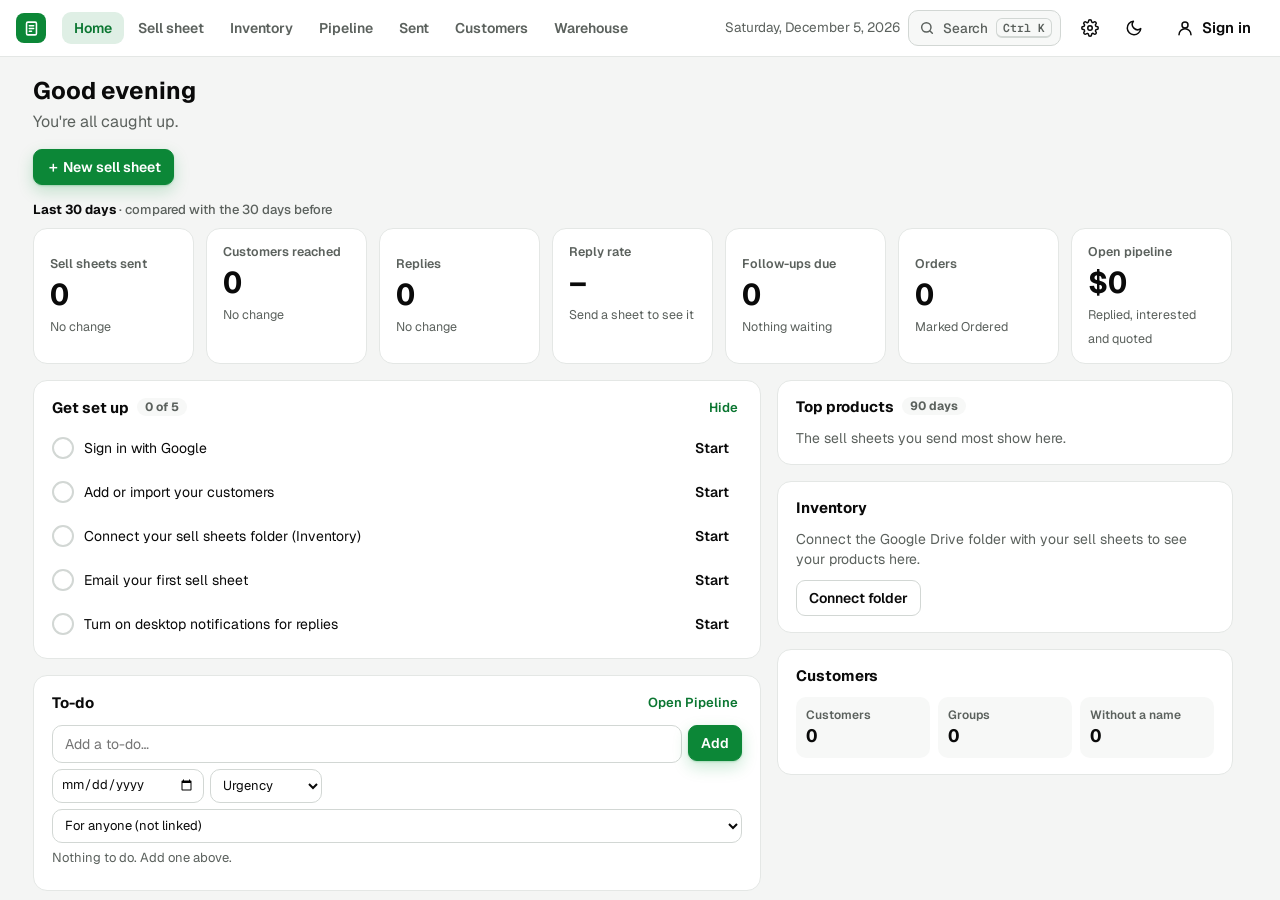
==== index.html @ 372072c5 "Sent: My emails / Whole company switch, multi-level Sort by, tile views; drag to reorder Details row" ====
<!doctype html><html lang="en"><head><meta charset="utf-8"><meta name="google-site-verification" content="Ntc-NxC00tVPQ_yd38bUrmjuLMTfzia7PPmeVUNKjSA"><meta name="viewport" content="width=device-width,initial-scale=1,viewport-fit=cover"><meta name="description" content="Make sell sheets, email them to customers, and track replies, inventory and orders."><meta name="theme-color" content="#0B7F34"><link rel="icon" href="data:image/svg+xml,%3Csvg xmlns='http://www.w3.org/2000/svg' viewBox='0 0 64 64'%3E%3Crect width='64' height='64' rx='14' fill='%230B7F34'/%3E%3Cg fill='none' stroke='%23fff' stroke-width='5' stroke-linecap='round' stroke-linejoin='round'%3E%3Crect x='17' y='10' width='30' height='44' rx='4'/%3E%3Cpath d='M25 22h14M25 32h14M25 42h7'/%3E%3C/g%3E%3C/svg%3E"><style>[hidden]{display:none!important}body{margin:0}img{max-width:100%}</style></head><body>
<title>Rakaposhica Dashboard</title>
<link rel="preconnect" href="https://fonts.googleapis.com">
<link rel="preconnect" href="https://fonts.gstatic.com" crossorigin>
<link rel="stylesheet" href="https://fonts.googleapis.com/css2?family=Geist:wght@400;500;600;700&family=Geist+Mono:wght@500&display=swap">
<style>
/* Layout: app shell — top bar, left tab rail + form panel, centre canvas with the live letter-size sheet (dot grid, floating zoom pill). Phones stack Edit / Preview. */
:root{
  --bg:#F4F5F4; --panel:#FFFFFF; --raise:#F7F8F7; --ink:#0A0A0A; --muted:#5B615D; --faint:#6B716D; --accent-fg:#087530; --line:#E4E7E5; --line2:#D2D7D4;
  --accent:#0B7F34; --accent-ink:#FFFFFF; --accent-soft:#E2F4E8; --good:#0B7F34; --warn:#B7791F; --bad:#C2413B;
  --dot:#D3D9D5; --shadow:0 1px 2px rgba(19,24,38,.05),0 6px 20px rgba(19,24,38,.07); --shadow-lg:0 2px 6px rgba(19,24,38,.06),0 24px 60px rgba(19,24,38,.16);
  --ui:"Geist",system-ui,-apple-system,"Segoe UI",Roboto,Arial,sans-serif; --mono:"Geist Mono",ui-monospace,Menlo,Consolas,monospace;
  --r:12px; --ease:cubic-bezier(.2,.8,.2,1); --spring:cubic-bezier(.34,1.56,.64,1);
}
@media (prefers-color-scheme:dark){:root:not([data-theme="light"]){
  --bg:#000000; --panel:#0B0B0B; --raise:#151515; --ink:#F2F2F2; --muted:#A3A3A3; --faint:#8A8A8A; --accent-fg:#2DC463; --line:#1F1F1F; --line2:#2E2E2E;
  --accent:#0B7F34; --accent-ink:#FFFFFF; --accent-soft:#0E2716; --good:#22B455; --warn:#E3B04B; --bad:#F2837C; --dot:#1C1C1C;
  --shadow:0 1px 2px rgba(0,0,0,.3),0 6px 20px rgba(0,0,0,.3); --shadow-lg:0 2px 6px rgba(0,0,0,.4),0 24px 60px rgba(0,0,0,.5); color-scheme:dark}}
:root[data-theme="dark"]{
  --bg:#000000; --panel:#0B0B0B; --raise:#151515; --ink:#F2F2F2; --muted:#A3A3A3; --faint:#8A8A8A; --accent-fg:#2DC463; --line:#1F1F1F; --line2:#2E2E2E;
  --accent:#0B7F34; --accent-ink:#FFFFFF; --accent-soft:#0E2716; --good:#22B455; --warn:#E3B04B; --bad:#F2837C; --dot:#1C1C1C;
  --shadow:0 1px 2px rgba(0,0,0,.3),0 6px 20px rgba(0,0,0,.3); --shadow-lg:0 2px 6px rgba(0,0,0,.4),0 24px 60px rgba(0,0,0,.5); color-scheme:dark}
*{box-sizing:border-box}
html,body{height:100%}
body{background:var(--bg);color:var(--ink);font:400 16px/1.45 var(--ui);-webkit-font-smoothing:antialiased}
button,input,select{font:inherit;color:inherit}
svg{flex:none}
.app{height:100%;display:flex;flex-direction:column;min-height:0}
.app>.main{flex:1 1 auto}
/* top bar */
.top{display:flex;align-items:center;gap:12px;padding:10px 16px;background:var(--panel);border-bottom:1px solid var(--line);min-width:0;flex-wrap:wrap}
.brand{display:flex;align-items:center;gap:10px;font-weight:700;font-size:17px;letter-spacing:-.01em;white-space:nowrap;border:0;background:none;color:var(--ink);font-family:inherit;cursor:pointer;padding:4px 10px 4px 4px;margin-left:-4px;border-radius:12px}
.brand:hover,.brand:focus-visible{background:var(--raise);outline:none}.brand .brand-m{width:16px;height:16px;color:var(--muted)}
.nav-dlg{margin:0;inset:0 auto 0 0;height:100%;max-height:100%;width:min(320px,88vw);border-radius:0 18px 18px 0}.nav-dlg[open]{animation:navin .24s var(--ease)}
@keyframes navin{from{transform:translateX(-100%)}}
.nav-wrap{display:grid;grid-template-rows:auto 1fr;height:100%}
.nav-h{display:flex;align-items:center;gap:10px;padding:14px 14px 10px 16px;font-size:16px}.nav-h b{flex:1}
.nav-list{display:grid;align-content:start;gap:2px;padding:6px 10px;overflow:auto}
.nav-it{display:flex;align-items:center;gap:12px;text-align:left;border:0;background:none;border-radius:10px;padding:11px 12px;cursor:pointer;color:var(--ink);font:inherit}
.nav-it:hover,.nav-it:focus-visible{background:var(--raise);outline:none}.nav-it[aria-current=page]{background:var(--accent-soft)}.nav-it svg{width:20px;height:20px;flex:none;color:var(--accent-fg)}
.nav-it span{display:grid;gap:1px;min-width:0}.nav-it.nav-sub{padding:7px 12px 7px 44px}.nav-it.nav-sub b{font-size:14px;font-weight:600;color:var(--muted)}.nav-it.nav-sub svg{width:16px;height:16px}.nav-it b{font-size:15px}.nav-it small{color:var(--muted);font-size:12.5px}.nav-list .menu-h{padding-top:16px}
#custDlg{width:min(1500px,calc(100vw - 24px));height:min(900px,calc(100vh - 24px))}
#invDlg{width:min(1500px,calc(100vw - 24px));height:min(940px,calc(100vh - 24px))}
#lineDlg{width:min(1400px,calc(100vw - 24px));height:min(940px,calc(100vh - 24px))}#plDlg{width:min(1600px,calc(100vw - 24px));height:min(940px,calc(100vh - 24px))}
.ln-wrap{grid-template-rows:auto minmax(0,1fr) auto}.ln-main{display:grid;grid-template-columns:minmax(300px,420px) minmax(0,1fr);min-height:0}
.ln-form{overflow:auto;padding:16px 18px;border-right:1px solid var(--line);display:grid;gap:14px;align-content:start}.ln-form .field{margin:0}.ln-form h4{margin:4px 0 0;font:700 12.5px var(--ui);text-transform:uppercase;letter-spacing:.06em;color:var(--muted)}
.ln-row{display:grid;grid-template-columns:1fr 1fr;gap:10px}.ln-togs{display:flex;flex-wrap:wrap;gap:6px}
.ln-items{display:grid;gap:4px}.ln-it{display:grid;grid-template-columns:40px minmax(0,1fr) auto;gap:8px;align-items:center;padding:4px;border:1px solid var(--line);border-radius:8px;background:var(--panel)}
.ln-it img,.ln-it .iv-ph{width:40px;height:50px;object-fit:cover;object-position:top;border-radius:4px;font-size:12px}.ln-it b{display:block;font-size:13px;overflow:hidden;text-overflow:ellipsis;white-space:nowrap}.ln-it small{color:var(--muted);font-size:12px}
.ln-it .acts{display:flex;gap:2px}.ln-it .acts button{border:0;background:none;width:26px;height:26px;border-radius:6px;cursor:pointer;color:var(--muted);font-size:14px}.ln-it .acts button:hover{background:var(--raise);color:var(--ink)}
.ln-prev{position:relative;background:#525659;min-height:0;overflow:hidden}.ln-pages{position:absolute;inset:0;overflow:auto;padding:18px;display:grid;gap:16px;justify-items:center;align-content:start}.ln-pages canvas{width:min(100%,760px);height:auto;background:#fff;box-shadow:0 4px 18px rgba(0,0,0,.35);border-radius:2px}.ln-wait{position:absolute;top:12px;left:50%;transform:translateX(-50%);background:rgba(0,0,0,.7);color:#fff;border-radius:999px;padding:6px 14px;font-size:13px}.ln-wait[hidden]{display:none}
.ml-line{display:flex;gap:12px;align-items:center;background:var(--accent-soft);border:1px solid var(--accent);border-radius:12px;padding:12px 14px;font-size:14px}.ml-line svg{width:28px;height:28px;color:var(--accent-fg);flex:none}.ml-line small{display:block;color:var(--muted)}.ml-line[hidden]{display:none}
@media (max-width:860px){.ln-main{grid-template-columns:1fr;grid-template-rows:auto minmax(320px,1fr);overflow:auto}.ln-form{border-right:0;border-bottom:1px solid var(--line);overflow:visible}}
.pl-wrap{grid-template-rows:auto auto minmax(0,1fr)}.pl-bar{display:flex;flex-wrap:wrap;gap:8px 12px;align-items:center;padding:10px 16px;border-bottom:1px solid var(--line);background:var(--raise)}.pl-bar #plQ{flex:1 1 240px;min-width:0;height:38px}.pl-bar select{height:38px;width:auto}
.pl-kpis{display:flex;flex-wrap:wrap;gap:6px 18px;font-size:13.5px;color:var(--muted)}.pl-kpis b{color:var(--ink);font-size:16px;font-variant-numeric:tabular-nums}
.pl-board{display:grid;grid-auto-flow:column;grid-auto-columns:minmax(215px,1fr);gap:12px;overflow:auto;padding:14px 16px;min-height:0;background:var(--bg)}
.pl-col{display:flex;flex-direction:column;min-height:0;background:var(--raise);border:1px solid var(--line);border-radius:12px;max-height:100%}.pl-col.over{border-color:var(--accent);box-shadow:0 0 0 2px var(--accent-soft)}
.pl-ch{padding:10px 12px 8px;border-bottom:1px solid var(--line)}.pl-ch b{display:flex;align-items:center;gap:8px;font-size:14px}.pl-ch b i{width:10px;height:10px;border-radius:50%;background:var(--c)}.pl-ch b span{margin-left:auto;font:600 12px var(--ui);color:var(--muted);background:var(--panel);border-radius:999px;padding:1px 8px}.pl-ch small{display:block;color:var(--muted);font-size:12.5px;margin-top:2px;font-variant-numeric:tabular-nums}
.pl-cards{overflow:auto;padding:8px;display:grid;gap:8px;align-content:start;min-height:80px}
.pl-card{background:var(--panel);border:1px solid var(--line);border-radius:10px;padding:10px 11px;display:grid;gap:5px;cursor:grab;font-size:13px}.pl-card:active{cursor:grabbing}.pl-card.drag{opacity:.4}.pl-card:hover{border-color:var(--line2)}
.pl-card .who{border:0;background:none;padding:0;text-align:left;font:700 14px var(--ui);color:var(--ink);cursor:pointer}.pl-card .who:hover{color:var(--accent-fg)}.pl-card .pl-sub{color:var(--muted);font-size:12.5px;overflow:hidden;text-overflow:ellipsis;white-space:nowrap}
.pl-card .pl-sheet{font-weight:600;overflow:hidden;text-overflow:ellipsis;white-space:nowrap}.pl-card .pl-row{display:flex;gap:6px;align-items:center}.pl-card .pl-row .spacer{flex:1}
.pl-val{width:96px;height:30px;border:1px solid var(--line2);border-radius:7px;padding:0 8px;font:600 13px var(--ui);background:var(--panel);color:var(--ink);font-variant-numeric:tabular-nums}.pl-mv{height:30px;border:1px solid var(--line2);border-radius:7px;background:var(--panel);color:var(--muted);font:12.5px var(--ui);max-width:120px}
.pl-rp{font-size:11.5px;font-weight:700;color:#fff;background:var(--accent);border-radius:6px;padding:1px 6px}
.pl-wrap{position:relative}.pl-bar .spacer{flex:1}.pl-bar #plView button{height:32px;font-size:13.5px}.pl-kpis .due b{color:var(--bad)}
.pl-main{display:grid;grid-template-columns:minmax(0,1fr) 300px;min-height:0}.pl-main .pl-board{min-width:0}
.pl-todo{border-left:1px solid var(--line);background:var(--panel);overflow:auto;padding:14px;display:flex;flex-direction:column;gap:10px;min-height:0}
@media (max-width:900px){.pl-main{display:block;overflow:auto}.pl-main .pl-board{height:min(72vh,640px)}.pl-todo{border-left:0;border-top:1px solid var(--line);overflow:visible}}
.pl-cards{grid-template-columns:minmax(0,1fr)}.pl-card{min-width:0}.pl-top .who{min-width:0;overflow-wrap:anywhere}.pl-card>*{min-width:0;max-width:100%}.pl-top .who{flex:1 1 auto}.pl-card .pl-row .spacer{flex:0 0 0}.pl-card .pl-row .pl-mv{width:0;min-width:0;flex:1 1 0}.pl-card .pl-val{min-width:60px;flex:0 1 84px;width:auto}
.pl-todo h3{margin:0;font-size:15px;display:flex;align-items:center;gap:8px}.pl-todo h3 small{margin-left:auto;font:600 12px var(--ui);color:var(--muted)}
.pl-top{display:flex;gap:6px;align-items:flex-start;justify-content:space-between}
.pl-tmp{font:700 11px var(--ui);border-radius:999px;padding:1px 7px;white-space:nowrap;color:var(--ink);background:var(--raise);border:1px solid var(--line)}
.pl-tmp.hot{background:color-mix(in srgb,var(--bad) 15%,var(--panel));border-color:color-mix(in srgb,var(--bad) 45%,var(--panel))}
.pl-tmp.warm{background:color-mix(in srgb,#E0A030 20%,var(--panel));border-color:color-mix(in srgb,#E0A030 50%,var(--panel))}
.pl-tmp.cold{background:color-mix(in srgb,#3B6FD8 15%,var(--panel));border-color:color-mix(in srgb,#3B6FD8 45%,var(--panel))}
.pl-kind{font:700 10.5px var(--ui);text-transform:uppercase;letter-spacing:.04em;color:var(--muted)}
.pl-next{font-size:12.5px;font-weight:600;color:var(--muted);overflow:hidden;text-overflow:ellipsis;white-space:nowrap}.pl-next.today{color:var(--ink)}.pl-next.late{color:var(--bad)}
.pl-nn{font-size:11.5px;color:var(--muted);white-space:nowrap}
.pl-addc{border:1px dashed var(--line2);border-radius:8px;background:none;height:34px;font:600 12.5px var(--ui);color:var(--muted);cursor:pointer}.pl-addc:hover{color:var(--accent-fg);border-color:var(--accent)}
.td-add{display:grid;grid-template-columns:minmax(0,1fr) auto;gap:6px}.td-add .in{height:38px;font-size:14px}.td-add .btn{height:38px}
.td-more{grid-column:1/-1;display:grid;grid-template-columns:minmax(0,9.5em) minmax(0,1fr);gap:6px}.td-more .in{height:34px;font-size:13px;padding:0 8px}.td-more:has(>:only-child){grid-template-columns:minmax(0,11em)}
.pl-main.td-min{grid-template-columns:minmax(0,1fr) 44px}.pl-main.td-min .pl-todo{padding:8px 4px;align-items:center}
.td-tab{display:flex;flex-direction:column;align-items:center;gap:10px;border:0;background:none;cursor:pointer;color:var(--ink);padding:6px 4px;border-radius:8px;font:inherit}.td-tab:hover{background:var(--raise)}
.td-tab b{writing-mode:vertical-rl;font-size:14px}.td-tab .ar{font-size:18px;line-height:1}.td-tab .n{font:700 12px var(--ui);background:var(--raise);border:1px solid var(--line);border-radius:999px;padding:1px 7px}.td-tab .n.due{background:var(--bad);border-color:var(--bad);color:#fff}
@media (max-width:900px){.pl-main.td-min .pl-todo{padding:6px 12px}.td-tab{flex-direction:row;width:100%}.td-tab b{writing-mode:horizontal-tb}.td-tab .ar{transform:rotate(-90deg)}}
.pl-todo h3 .btn{width:30px;height:30px;font-size:18px}
.td-more{grid-template-columns:minmax(0,9.5em) minmax(0,7em) minmax(0,1fr)}.td-more .td-w{grid-column:1/-1}
.td-sort{display:flex;align-items:center;gap:8px;font-size:12.5px;color:var(--muted)}.td-sort .in{height:30px;width:auto;font-size:12.5px;padding:0 6px}
.td-u{border:1px solid transparent;border-radius:999px;font:700 11px var(--ui);padding:1px 4px;background:none;color:var(--muted);cursor:pointer}
.td-u.high{background:color-mix(in srgb,var(--bad) 15%,var(--panel));border-color:color-mix(in srgb,var(--bad) 45%,var(--panel));color:var(--ink)}
.td-u.med{background:color-mix(in srgb,#E0A030 20%,var(--panel));border-color:color-mix(in srgb,#E0A030 50%,var(--panel));color:var(--ink)}
.td-u.low{background:var(--raise);border-color:var(--line);color:var(--ink)}
.td-list{display:grid}.td-empty{color:var(--muted);font-size:13px;margin:6px 0}
.td{display:grid;grid-template-columns:auto minmax(0,1fr) auto auto;gap:4px 8px;align-items:start;padding:8px 0;border-top:1px solid var(--line)}
.td>input[type=checkbox]{width:18px;height:18px;margin:4px 0 0;accent-color:var(--accent);cursor:pointer}
.td-t{display:block;width:100%;border:0;background:none;font:500 14px var(--ui);color:var(--ink);padding:2px 4px;margin-left:-4px;border-radius:5px;text-overflow:ellipsis}.td-t:hover{background:var(--raise)}.td-t:focus{outline:2px solid var(--accent);background:var(--panel)}
.td.done .td-t{color:var(--muted);text-decoration:line-through}
.td-open{width:26px;height:26px;padding:0;min-width:0;display:grid;place-items:center;color:var(--muted)}.td-open svg{width:15px;height:15px}.td-open:hover{color:var(--accent-fg)}
.td-ind{font-weight:600;color:var(--muted)}
/* a to-do opened as its own page */
.tdp{border:0;border-radius:16px;padding:0;width:min(720px,calc(100vw - 24px));max-height:calc(100vh - 32px);background:var(--panel);color:var(--ink);box-shadow:0 24px 70px rgba(10,14,22,.35);overflow:hidden}
.tdp[open]{display:grid;grid-template-rows:auto minmax(0,1fr)}.tdp::backdrop{background:rgba(10,14,22,.45)}
.tdp-top{display:flex;align-items:center;gap:8px;padding:10px 14px;border-bottom:1px solid var(--line)}.tdp-top .sp{flex:1;font-size:12.5px;color:var(--muted)}
.tdp-b{overflow:auto;padding:22px 32px 28px;display:grid;gap:18px;align-content:start}
.tdp-title{border:0;background:none;resize:none;font:700 26px/1.25 var(--ui);color:var(--ink);padding:2px 0;width:100%;overflow:hidden;outline:none}.tdp-title::placeholder{color:var(--muted)}
.tdp.done .tdp-title{text-decoration:line-through;color:var(--muted)}
.tdp-props{display:grid;grid-template-columns:110px minmax(0,1fr);gap:6px 12px;align-items:center;font-size:14px}.tdp-props>:nth-child(odd){color:var(--muted);font-size:13.5px}
.tdp-props .in{height:34px;max-width:280px}.tdp-props select.in{max-width:340px}
.tdp-pill{display:inline-flex;align-items:center;gap:6px;height:26px;padding:0 10px;border-radius:13px;font:600 12.5px var(--ui);background:var(--raise);border:1px solid var(--line)}.tdp-pill.done{background:var(--accent-soft);border-color:var(--accent);color:var(--accent-fg)}
.tdp h4{margin:0;font-size:14px;display:flex;align-items:center;gap:8px}.tdp h4 small{font-weight:600;color:var(--muted)}
.tdp-subs{display:grid;gap:2px}.tdp-sub{display:grid;grid-template-columns:auto minmax(0,1fr) auto;gap:8px;align-items:center}
.tdp-sub input[type=checkbox]{width:18px;height:18px;accent-color:var(--accent);margin:0}.tdp-sub .st{border:0;background:none;font:14px var(--ui);color:var(--ink);padding:5px 4px;border-radius:5px;width:100%}.tdp-sub .st:hover{background:var(--raise)}.tdp-sub .st:focus{outline:2px solid var(--accent);background:var(--panel)}
.tdp-sub.done .st{text-decoration:line-through;color:var(--muted)}
.tdp-subadd .in{height:34px;width:100%}
.tdp-notes{width:100%;min-height:220px;resize:vertical;border:1px solid var(--line);border-radius:10px;padding:12px 14px;font:15px/1.6 var(--ui);color:var(--ink);background:var(--panel)}
.tdp-notes:focus{outline:2px solid var(--accent);border-color:transparent}
@media (max-width:600px){.tdp-b{padding:16px}.tdp-props{grid-template-columns:90px minmax(0,1fr)}.tdp-title{font-size:22px}}
.td-m{display:flex;flex-wrap:wrap;gap:2px 10px;align-items:center;font-size:12px;color:var(--muted)}
.td-m input[type=date]{border:0;background:none;font:12px var(--ui);color:inherit;padding:0;width:8.6em;cursor:pointer}
.td-m .late{color:var(--bad);font-weight:700}.td-m .today{color:var(--ink);font-weight:700}
.td-who{border:0;background:none;padding:0;font:600 12px var(--ui);color:var(--accent-fg);cursor:pointer;text-align:left}.td-who:hover{text-decoration:underline}
.td-sd{justify-self:start;align-self:flex-start;margin-top:2px}
.pl-person{position:absolute;top:0;right:0;bottom:0;width:min(600px,100%);background:var(--panel);border-left:1px solid var(--line);box-shadow:-16px 0 40px rgba(0,0,0,.16);display:flex;flex-direction:column;z-index:6;animation:fade .2s var(--ease)}
.pl-person[hidden]{display:none}
.pp-h{display:flex;gap:12px;align-items:center;padding:14px 16px;border-bottom:1px solid var(--line)}
.pp-h .av{width:44px;height:44px;border-radius:12px;display:grid;place-items:center;font:700 15px var(--ui);color:#fff;background:#1F2A44;flex:none}
.pp-h h3{margin:0;font-size:18px;overflow-wrap:anywhere}.pp-h small{display:block;color:var(--muted);font-size:13px;overflow-wrap:anywhere}.pp-h small a{color:var(--accent-fg)}
.pp-b{overflow:auto;padding:14px 16px 28px;display:grid;gap:16px;align-content:start;min-height:0;flex:1}
.pp-acts{display:flex;flex-wrap:wrap;gap:8px;align-items:center}
.pp-sec{display:grid;gap:10px;min-width:0}.pp-sec>h4{margin:0;font:700 11.5px var(--ui);text-transform:uppercase;letter-spacing:.05em;color:var(--muted)}
.pp-grid{display:grid;grid-template-columns:repeat(auto-fit,minmax(150px,1fr));gap:10px}.pp-b .in,.pp-log .in{height:40px;font-size:14px}.pp-b textarea.in{height:auto;padding:9px 11px;resize:vertical;line-height:1.45}
.pp-err{margin:0;color:var(--bad);font-weight:600;font-size:13.5px}
.pp-facts{margin:0;font-size:13.5px;color:var(--muted)}.pp-note{font-size:14px;background:var(--raise);border:1px solid var(--line);border-radius:8px;padding:8px 10px;white-space:pre-wrap;overflow-wrap:anywhere}
.pp-log{border:1px solid color-mix(in srgb,var(--accent) 35%,var(--line));background:color-mix(in srgb,var(--accent) 5%,var(--panel));border-radius:12px;padding:12px;display:grid;gap:10px}
.pp-log .seg{display:flex;flex-wrap:wrap}.pp-log .seg button{height:34px;font-size:13px;flex:1 1 auto;padding:0 10px}
.pp-log:not([data-t=call]) .oc{display:none}
.pp-th{display:grid;grid-template-columns:minmax(0,1fr) auto auto;gap:8px;align-items:center;font-size:14px;padding:8px 0;border-top:1px solid var(--line)}.pp-th small{display:block;color:var(--muted);font-size:12px}
.pp-tl{display:grid}.pp-e{display:grid;grid-template-columns:auto minmax(0,1fr);gap:10px;padding:10px 0;border-top:1px solid var(--line)}
.pp-e .k{width:36px;height:36px;border-radius:9px;display:grid;place-items:center;font:700 9.5px var(--ui);letter-spacing:.02em;background:var(--raise);color:var(--ink);border:1px solid var(--line)}
.pp-e .k.call{background:color-mix(in srgb,#7650C9 16%,var(--panel))}.pp-e .k.out{background:color-mix(in srgb,#3B6FD8 16%,var(--panel))}.pp-e .k.in{background:color-mix(in srgb,#14857C 18%,var(--panel))}.pp-e .k.meet{background:color-mix(in srgb,#E0A030 22%,var(--panel))}.pp-e .k.app{background:var(--accent-soft)}
.pp-e .r{display:flex;flex-wrap:wrap;justify-content:space-between;gap:2px 10px}.pp-e b{font-size:14px}.pp-e .when,.pp-e .meta{font-size:12.5px;color:var(--muted)}
.pp-e .note{margin-top:4px;font-size:14px;background:var(--raise);border:1px solid var(--line);border-radius:8px;padding:7px 9px;white-space:pre-wrap;overflow-wrap:anywhere}
.pp-e .ea{display:flex;gap:14px;margin-top:4px}.pp-e .ea button{border:0;background:none;padding:2px 0;font:600 12.5px var(--ui);color:var(--accent-fg);cursor:pointer}.pp-e .ea button.x{color:var(--muted)}
.pp-ne{display:grid;gap:6px;margin-top:6px}
.pp-pick{display:grid;gap:2px}
.np-hist{display:grid;gap:10px}.np-hist>h4{margin:0}.np-hist .pp-log .in{height:40px;font-size:14px}.np-hist .pp-log textarea.in{height:auto;padding:9px 11px}
.pp-pref{display:block;color:var(--ink);font-weight:600}.ld-pref{color:var(--ink);font-weight:600}
.pp-grpl{display:grid;grid-template-columns:minmax(0,1fr) auto;gap:8px;align-items:end;margin-top:6px}.pp-grpl .btn{height:40px}
.pp-from{display:grid;gap:4px;background:var(--raise);border:1px solid var(--line);border-radius:10px;padding:10px}.pp-from .hint{margin:0}
.gm-q{display:grid;grid-template-columns:minmax(0,1fr) auto;gap:6px}.gm-q .btn{height:40px}
.gm-list{display:grid;gap:6px;max-height:min(50vh,520px);overflow:auto}
.gm-r{display:grid;grid-template-columns:auto minmax(0,1fr) auto;gap:10px;align-items:start;border:1px solid var(--line);border-radius:10px;padding:9px 10px;cursor:pointer;background:var(--panel)}
.gm-r:has(input:checked){border-color:var(--accent);background:var(--accent-soft)}.gm-r.off{opacity:.65;cursor:default}
.gm-r input{width:18px;height:18px;margin:2px 0 0;accent-color:var(--accent)}
.gm-r b{display:block;font-size:14px;overflow-wrap:anywhere}.gm-r small{display:block;color:var(--muted);font-size:12.5px}.gm-r .sn{overflow:hidden;text-overflow:ellipsis;white-space:nowrap}.gm-r em{font-style:normal;font-size:12px;font-weight:700;color:var(--accent-fg)}

.ml-sh{display:flex;align-items:center;gap:8px;margin:0;font-size:15px}.ml-step{display:inline-grid;place-items:center;width:22px;height:22px;border-radius:50%;background:var(--ink);color:var(--panel);font:700 12px var(--ui);flex:none}
.ml-sh .ml-tplname{margin-left:auto;font:600 12px var(--ui);color:var(--muted)}
.ml-track{display:flex;flex-wrap:wrap;gap:6px 10px;align-items:center}.ml-track[hidden]{display:none}.ml-track .seg button{height:34px;font-size:13.5px}.ml-tnote{flex:1 1 100%;color:var(--muted);font-size:12.5px}
.ml-ci{display:grid;gap:6px}.ml-look{display:flex;flex-wrap:wrap;gap:6px 10px;align-items:center}.ml-look .seg button{height:34px;font-size:13.5px}.ml-how.is-plain .styled-only{display:none}.inc-opt:disabled{opacity:.45;cursor:not-allowed}.ci-where{display:flex;flex-wrap:wrap;gap:6px 10px;align-items:center;font-weight:600;font-size:14px}.ci-where .seg button{height:34px;font-size:13.5px}.ci-r{display:grid;grid-template-columns:7.5em minmax(0,1fr);gap:8px;align-items:center}.ci-r .in{height:38px;font-size:14px}.ci-on{display:flex;gap:8px;align-items:center;font-weight:600;font-size:14px;cursor:pointer}.ci-on input{width:18px;height:18px;accent-color:var(--accent);margin:0}.ml-ci .hint{margin:0}
.ml-aud{display:flex}.ml-aud button{flex:1}.ml-aud[hidden]{display:none}
.inc-opts{display:grid;grid-template-columns:repeat(auto-fit,minmax(150px,1fr));gap:8px}
.inc-opt{text-align:left;border:1.5px solid var(--line2);border-radius:12px;background:var(--panel);padding:10px 12px;cursor:pointer;display:grid;gap:2px;font:inherit;color:var(--ink)}
.inc-opt b{font-size:14.5px}.inc-opt small{color:var(--muted);font-size:12.5px}.inc-opt[aria-pressed=true]{border-color:var(--accent);background:var(--accent-soft);box-shadow:0 0 0 1px var(--accent)}
.ml-more>summary{cursor:pointer;font:600 13.5px var(--ui);color:var(--accent-fg);padding:4px 0;width:max-content;max-width:100%}.ml-more[open]>summary{margin-bottom:12px}.ml-more{display:grid;gap:12px}
.ml-toks{display:flex;flex-wrap:wrap;gap:6px;align-items:center;font-size:12.5px;color:var(--muted)}
.ml-toks button{height:28px;padding:0 10px;border-radius:7px;border:1px dashed color-mix(in srgb,var(--accent) 55%,var(--line2));background:var(--accent-soft);font:600 12.5px var(--ui);color:var(--accent-fg);cursor:pointer}
.ml-tpl{display:flex;flex-wrap:wrap;gap:8px;align-items:center;font-size:13.5px;background:var(--raise);border:1px solid var(--line);border-radius:10px;padding:8px 10px}.ml-tpl[hidden]{display:none}.ml-tpl span{flex:1 1 160px}
.ml-summ{flex:1 1 260px;font-size:14px;min-width:0}.ml-summ b{font-size:15px}
.ml-opt{font-weight:500;color:var(--muted)}
.sent-today{display:block;color:var(--warn);font-weight:700;font-size:12px}
.wk-note{display:none;white-space:normal;overflow:visible;text-overflow:clip;margin-top:3px;padding:5px 8px;border-radius:7px;background:color-mix(in srgb,var(--warn) 12%,transparent);color:var(--ink);font-size:12.5px;font-weight:600;line-height:1.35}.wk-note em{font-style:normal;font-weight:500;color:var(--muted)}
.cu.on .wk-note{display:block}.wk-note.today{color:var(--warn)}
.ml-count .week{display:grid;gap:4px}.ml-count .week ul{margin:0;padding-left:18px;max-height:120px;overflow:auto}.ml-count .today{color:var(--warn);display:grid;gap:4px}.ml-count .today ul{margin:0;padding-left:18px;max-height:96px;overflow:auto}
.ml-preset{display:flex;flex-wrap:wrap;gap:8px;align-items:center}.ml-preset label{font:600 13.5px var(--ui)}.ml-preset select{height:34px;flex:1 1 180px;min-width:0;max-width:340px}.ml-preset select[hidden]{display:none}
.ml-whys{display:flex;flex-wrap:wrap;gap:6px;margin-top:-6px}.ml-whys:empty{display:none}
.ml-whys button{height:30px;padding:0 12px;border-radius:15px;border:1px solid var(--line2);background:var(--panel);font:500 13px var(--ui);color:var(--ink);cursor:pointer;max-width:100%;overflow:hidden;text-overflow:ellipsis;white-space:nowrap}
.ml-whys button:hover,.ml-whys button[aria-pressed=true]{border-color:var(--accent);background:var(--accent-soft)}
.ml-gets{display:grid;border:1px solid var(--line);border-radius:12px;background:var(--raise);padding:2px 12px}
.ml-get{display:grid;grid-template-columns:20px minmax(0,1fr) auto;gap:10px;align-items:center;padding:9px 0;font-size:14px;min-width:0}.ml-get+.ml-get{border-top:1px solid var(--line)}
.ml-get svg{width:18px;height:18px;color:var(--muted)}.ml-get span{min-width:0;overflow-wrap:anywhere}.ml-get small{display:block;color:var(--muted);font-size:12.5px}
.ml-get.bad span{color:var(--bad)}.ml-get .lnk{font-size:13px;white-space:nowrap}
.ml-keynote{margin:0;font-size:13px;color:var(--muted);display:flex;flex-wrap:wrap;gap:4px 8px;align-items:center;line-height:1.4}.ml-keynote[hidden]{display:none}
.ml-opts>summary{cursor:pointer;font:600 14px var(--ui);color:var(--accent-fg);padding:4px 0;width:max-content;max-width:100%}
.ml-opts-b{display:grid;gap:14px;padding-top:10px}.ml-opts-b .group{gap:10px}
.own-tag{font:700 11px var(--ui);border-radius:999px;padding:1px 7px;margin-left:4px;white-space:nowrap;color:#7650C9;background:color-mix(in srgb,#7650C9 12%,var(--panel));border:1px solid color-mix(in srgb,#7650C9 40%,var(--panel))}
.own-row{display:flex;flex-wrap:wrap;gap:8px;align-items:center;font-size:13.5px}.own-row>span:first-child{font:700 11.5px var(--ui);text-transform:uppercase;letter-spacing:.05em;color:var(--muted)}.own-row .own-sel{height:34px;width:auto;max-width:260px;font-size:13.5px}.own-v{font-weight:600}
.tm-inv,.tm-mem{display:flex;flex-wrap:wrap;gap:8px;align-items:center;padding:10px 0;border-top:1px solid var(--line)}.tm-inv:first-of-type,.tm-mem:first-of-type{border-top:0}
.tm-inv>span,.tm-mem>span{flex:1 1 200px;min-width:0}.tm-inv small,.tm-mem small{display:block;color:var(--muted);font-size:12.5px;overflow-wrap:anywhere}.tm-mem em{font-style:normal;color:var(--muted);font-size:13px}.tm-mem select.in{height:34px;width:auto;font-size:13px}
.tm-invf{display:grid;grid-template-columns:minmax(0,1fr) auto auto;gap:8px;margin-top:10px}.tm-invf .in{height:38px}@media (max-width:560px){.tm-invf{grid-template-columns:minmax(0,1fr) auto}.tm-invf .btn{grid-column:1/-1}}
.st-note{margin:0 0 8px;color:var(--muted);font-size:13.5px;line-height:1.45}
.pg-sel{display:none;flex:1 1 auto;min-width:0;max-width:220px;height:36px;margin-left:4px;padding:0 30px 0 10px;border:1px solid var(--line2);border-radius:9px;background:var(--panel) url("data:image/svg+xml,%3Csvg xmlns='http://www.w3.org/2000/svg' viewBox='0 0 24 24' fill='none' stroke='%23888' stroke-width='2.4' stroke-linecap='round' stroke-linejoin='round'%3E%3Cpath d='M6 9l6 6 6-6'/%3E%3C/svg%3E") no-repeat right 8px center/16px;-webkit-appearance:none;appearance:none;font:700 15px var(--ui);color:var(--ink);text-overflow:ellipsis}
.lg-lk{display:flex;gap:8px;flex-wrap:wrap}.lg-sum{margin:4px 0;padding-left:20px;display:grid;gap:6px;font-size:14px}.lg-url{display:block;font-size:13px;background:var(--raise);border:1px solid var(--line);border-radius:8px;padding:8px 10px;overflow-wrap:anywhere;user-select:all}
.tm-acts{display:flex;justify-content:flex-end;margin-top:10px}.tm-rn,.tm-sync{display:flex;gap:8px;align-items:center;flex-wrap:wrap}.tm-rn .in{height:36px;width:220px;max-width:100%}.tm-sync small{color:var(--muted)}
#whDlg{width:min(1600px,calc(100vw - 24px));height:min(940px,calc(100vh - 24px))}
.wh-wrap{--up:#1f4fa3;--beam:#d9660f;--fill:#fff3e6;--fill-line:#f0c39a;--hit:#ffd84a;--hit-fg:#3a2c00;grid-template-rows:auto auto minmax(0,1fr);position:relative}
html.dark .wh-wrap{--up:#5c8de3;--beam:#f08a3a;--fill:#2a2017;--fill-line:#6b4524;--hit:#e8bd2c;--hit-fg:#1d1600}
.wh-bar{display:flex;flex-wrap:wrap;gap:8px 12px;align-items:center;padding:10px 16px;border-bottom:1px solid var(--line);background:var(--raise)}.wh-bar .spacer{flex:1}
.wh-search{flex:1 1 260px;min-width:0;display:flex;align-items:center;gap:8px;background:var(--panel);border:1px solid var(--line2);border-radius:8px;padding:0 10px;height:38px}.wh-search svg{width:16px;height:16px;flex:none;color:var(--muted)}
.wh-search input{flex:1;min-width:0;border:0;background:none;font:inherit;color:var(--ink);outline:none;text-transform:uppercase}.wh-search input::placeholder{text-transform:none}.wh-search:focus-within{border-color:var(--accent);box-shadow:0 0 0 3px var(--accent-soft)}
.wh-step{display:flex;align-items:center;border:1px solid var(--line2);border-radius:8px;background:var(--panel);overflow:hidden;height:38px}.wh-step span{padding:0 10px;font:600 12px var(--ui);text-transform:uppercase;letter-spacing:.06em;color:var(--muted)}
.wh-step input{width:3.4em;height:100%;text-align:center;border:0;border-inline:1px solid var(--line);background:none;color:var(--ink);font:600 15px var(--ui)}.wh-step button{border:0;background:none;color:var(--ink);font:600 18px var(--ui);width:36px;height:100%;cursor:pointer}.wh-step button:hover{background:var(--raise)}
.wh-sync{display:inline-flex;align-items:center;gap:8px}.wh-sync small{font-size:12px;color:var(--muted);white-space:nowrap}.wh-sync small.late{color:var(--bad);font-weight:600}
.wh-remind{display:flex;flex-wrap:wrap;align-items:center;gap:8px 12px;border:1px solid #E0A030;background:color-mix(in srgb,#E0A030 12%,var(--panel));border-radius:10px;padding:10px 12px;font-size:13.5px;line-height:1.45}.wh-remind[hidden]{display:none}.wh-remind.bad{border-color:var(--bad);background:color-mix(in srgb,var(--bad) 8%,var(--panel))}.wh-remind p{margin:0;flex:1 1 260px}
.wh-dot{display:inline-block;width:8px;height:8px;border-radius:50%;background:#1d7a46;margin-right:6px;vertical-align:1px}.wh-dot.busy{background:#E0A030}.wh-dot.bad{background:var(--bad)}.wh-bad{color:var(--bad)}
.wh-main{overflow:auto;padding:16px;display:grid;gap:16px;align-content:start;min-height:0}
.wh-whs{display:grid;gap:6px}.wh-tabs{display:flex;flex-wrap:wrap;gap:8px}
.wh-tab{display:grid;gap:1px;text-align:left;min-width:140px;padding:8px 14px;border-radius:10px;border:1px solid var(--line2);background:var(--panel);color:var(--ink);font:inherit;cursor:pointer}
.wh-tab b{font-size:14px}.wh-tab small{font-size:12px;color:var(--muted)}.wh-tab[aria-pressed=true]{border-color:var(--accent);background:var(--accent-soft);box-shadow:inset 0 0 0 1px var(--accent)}
.wh-tab.add{place-items:center;min-width:0;border-style:dashed;color:var(--accent-fg);font-weight:600}.wh-tabx{display:flex;flex-wrap:wrap;gap:4px 14px;font-size:13px}.wh-tabx .x{color:var(--bad)}
.wh-rh{display:grid;grid-template-columns:minmax(0,2fr) minmax(0,1.2fr) minmax(0,1fr) minmax(0,1.3fr);gap:12px;padding:6px 14px;font:700 11px var(--ui);letter-spacing:.06em;text-transform:uppercase;color:var(--muted);border-bottom:1px solid var(--line)}
.wh-res:has(.wh-r.multi) .wh-rh{grid-template-columns:minmax(0,2fr) minmax(0,1.2fr) minmax(0,1fr) minmax(0,1fr) minmax(0,1.3fr)}
.wh-res .wh-r{grid-template-columns:minmax(0,2fr) minmax(0,1.2fr) minmax(0,1fr) minmax(0,1.3fr);align-items:center}.wh-res .wh-r.multi{grid-template-columns:minmax(0,2fr) minmax(0,1.2fr) minmax(0,1fr) minmax(0,1fr) minmax(0,1.3fr)}
.wh-r small{display:none}.wh-r .code{font-family:var(--mono,ui-monospace,monospace)}.wh-r .sp,.wh-r .rk,.wh-r .wn{font-size:13px;min-width:0;overflow-wrap:anywhere}
@media (max-width:700px){.wh-rh{display:none}.wh-res .wh-r,.wh-res .wh-r.multi{grid-template-columns:minmax(0,1fr) auto}.wh-r .wn,.wh-r .rk,.wh-r .sp{grid-column:1/-1}.wh-r small{display:inline;color:var(--muted);margin-right:6px;font-size:11.5px;text-transform:uppercase;letter-spacing:.05em}.wh-tab{min-width:0;flex:1 1 130px}}
.wh-res{background:var(--panel);border:1px solid var(--line);border-radius:10px;overflow:clip}.wh-res h3{font:700 11.5px var(--ui);letter-spacing:.08em;text-transform:uppercase;color:var(--muted);margin:0;padding:10px 14px;border-bottom:1px solid var(--line)}
.wh-r{display:grid;grid-template-columns:4.6em minmax(0,1fr);gap:12px;padding:10px 14px;border:0;border-bottom:1px solid var(--line);background:none;width:100%;text-align:left;color:inherit;font:inherit;cursor:pointer}.wh-r:last-child{border-bottom:0}.wh-r:hover{background:var(--fill)}
.wh-r .code{font:700 15px var(--ui);color:var(--beam)}.wh-r .lines{font-size:13.5px;text-transform:uppercase;min-width:0}.wh-r .lines div{overflow-wrap:anywhere}.wh-r i{color:var(--muted);text-transform:none}
.wh-racks{display:grid;grid-template-columns:repeat(auto-fill,minmax(270px,1fr));gap:16px;align-items:start}
.wh-rack{background:var(--panel);border:1px solid var(--line);border-radius:10px;padding:12px 12px 14px;display:grid;gap:8px;min-width:0}.wh-rack header{display:flex;align-items:center;gap:10px}
.wh-letter{font:800 30px/1 var(--ui);color:var(--up)}.wh-name{display:block;font:700 14.5px var(--ui);color:var(--ink);overflow:hidden;text-overflow:ellipsis;white-space:nowrap}.wh-meta{flex:1;font-size:12px;color:var(--muted);font-variant-numeric:tabular-nums}
.wh-frame{border-inline:6px solid var(--up);padding:0 4px}.wh-shelf{display:grid;gap:6px;padding:6px 0 8px;border-bottom:5px solid var(--beam)}
.wh-floor{border-top:2px dashed var(--line2);padding-top:8px;margin-top:2px}.wh-fg{display:grid;gap:6px;padding:0 10px}.wh-fl{font:600 10.5px var(--ui);letter-spacing:.12em;text-transform:uppercase;color:var(--muted);margin-bottom:4px}
.wh-rack.skinny .wh-frame,.wh-rack.skinny .wh-floor{width:100%;max-width:180px;justify-self:center}.wh-rack.skinny .wh-fg{padding:0 4px}
.wh-slot{all:unset;box-sizing:border-box;display:grid;gap:2px;align-content:start;min-height:66px;padding:7px 8px;border:1px dashed var(--line2);border-radius:5px;cursor:pointer;min-width:0}.wh-slot:hover{border-color:var(--muted)}.wh-slot:focus-visible{outline:2px solid var(--accent);outline-offset:2px}
.wh-slot .c{font:700 12.5px var(--ui);color:var(--muted)}.wh-slot .s{font-size:12.5px;line-height:1.3;overflow:hidden;display:-webkit-box;-webkit-line-clamp:2;-webkit-box-orient:vertical;overflow-wrap:anywhere;text-transform:uppercase}.wh-slot .q{font-size:11.5px;color:var(--muted);font-variant-numeric:tabular-nums}
.wh-slot.full{border:1px solid var(--fill-line);background:var(--fill)}.wh-slot.full .c{color:var(--beam)}.wh-slot.empty .s{color:var(--muted);text-transform:none}
.searching .wh-slot.full:not(.hit){opacity:.35}.wh-slot.hit{background:var(--hit);border-color:var(--hit);color:var(--hit-fg)}.wh-slot.hit .c,.wh-slot.hit .q{color:var(--hit-fg)}
.wh-addrack{border:2px dashed var(--line2);background:none;color:var(--up);font:800 16px var(--ui);text-transform:uppercase;letter-spacing:.03em;border-radius:10px;padding:18px;cursor:pointer;min-height:120px}.wh-addrack:hover{border-color:var(--up);background:var(--panel)}.wh-addrack:disabled{opacity:.45;cursor:default}
.wh-orph{background:var(--panel);border:1px solid var(--bad);border-radius:10px;padding:12px;display:grid;gap:8px}.wh-orph h3{margin:0;font:800 16px var(--ui);text-transform:uppercase;color:var(--bad)}.wh-orph p{margin:0;font-size:13px;color:var(--muted)}.wh-og{display:grid;grid-template-columns:repeat(auto-fill,minmax(150px,1fr));gap:8px}
.wh-side{position:absolute;top:0;right:0;bottom:0;width:min(560px,100%);background:var(--panel);border-left:1px solid var(--line);box-shadow:-16px 0 40px rgba(0,0,0,.16);display:flex;flex-direction:column;z-index:6;animation:fade .2s var(--ease)}.wh-side[hidden]{display:none}
.wh-sh{display:flex;align-items:center;justify-content:space-between;gap:10px;padding:14px 16px;border-bottom:1px solid var(--line)}.wh-code{font:800 28px/1 var(--ui);color:var(--beam)}.wh-where{font-size:13px;color:var(--muted);margin-top:2px}
.wh-sb{flex:1;overflow:auto;padding:14px 16px;display:grid;gap:12px;align-content:start;min-height:0}
.wh-sf{display:flex;flex-wrap:wrap;gap:8px;padding:12px 16px;border-top:1px solid var(--line);align-items:center}.wh-tot{flex:1;font-size:13px;color:var(--muted);font-variant-numeric:tabular-nums}
.wh-row{border:1px solid var(--line);background:var(--raise);border-radius:8px;padding:10px;display:grid;grid-template-columns:repeat(6,minmax(0,1fr));gap:8px}
.wh-f{display:grid;gap:3px;min-width:0}.wh-f label{font:600 10.5px var(--ui);letter-spacing:.08em;text-transform:uppercase;color:var(--muted)}.wh-f .in{height:38px;font-size:14px;padding:0 9px;min-width:0}.wh-f textarea.in{height:auto;padding:8px 9px;resize:vertical}
.wh-row .wh-f input:not([type=number]),.wh-f textarea{text-transform:uppercase}.wh-f input::placeholder,.wh-f textarea::placeholder{text-transform:none}
.wh-f.wide{grid-column:1/-1}.wh-f.half{grid-column:span 2}.wh-f.third{grid-column:span 2}.wh-f input.auto{background:transparent;border-style:dashed}
.wh-qu{display:flex;gap:4px;min-width:0}.wh-qu input{flex:1;min-width:0}.wh-qu select.in{flex:0 0 auto;width:auto;padding:0 6px}
@media (max-width:520px){.wh-f.half{grid-column:span 3}.wh-f.half:nth-of-type(4){grid-column:1/-1}.wh-f.third{grid-column:span 3}}
.wh-sug{display:grid;border:1px solid var(--accent);border-radius:6px;overflow:hidden;background:var(--panel);margin-top:2px}.wh-sug[hidden]{display:none}
.wh-sug button{all:unset;box-sizing:border-box;padding:8px 10px;font-size:13.5px;text-transform:uppercase;cursor:pointer;border-bottom:1px solid var(--line);overflow-wrap:anywhere}.wh-sug button:last-child{border-bottom:0}.wh-sug button:hover,.wh-sug button:focus-visible{background:var(--accent-soft)}
.wh-rt{grid-column:1/-1;display:flex;flex-wrap:wrap;gap:12px;justify-content:flex-end}.wh-rt button{border:0;background:none;color:var(--accent-fg);font:600 12.5px var(--ui);cursor:pointer;padding:2px 0}.wh-rt button.x{color:var(--muted)}.wh-rt button.x:hover{color:var(--bad)}
.wh-bk{grid-column:1/-1;display:grid;gap:6px;margin-left:10px;padding:2px 0 2px 14px;border-left:2px solid var(--line2)}.wh-bkh{font:600 10.5px var(--ui);letter-spacing:.08em;text-transform:uppercase;color:var(--muted)}.wh-bkn{font-size:12px;color:var(--muted);margin-top:-4px;overflow-wrap:anywhere}
.wh-bkr{position:relative;display:grid;grid-template-columns:minmax(0,1fr) minmax(0,1fr) 84px 30px;gap:6px;align-items:center}.wh-bkr::before{content:'';position:absolute;left:-14px;top:50%;width:10px;border-top:2px solid var(--line2)}.wh-bkr .in{height:36px;font-size:14px;padding:0 8px;min-width:0}.wh-bkr input:not([type=number]){text-transform:uppercase}.wh-bkr input::placeholder{text-transform:none}
.wh-bkr button,.wh-bk .lnk{border:0;background:none;cursor:pointer;font:600 12.5px var(--ui);color:var(--muted);padding:2px}.wh-bkr button:hover{color:var(--bad)}.wh-bk .lnk{color:var(--accent-fg);justify-self:start}
.wh-bkm{display:grid;gap:6px}.wh-bkmr{display:grid;grid-template-columns:minmax(0,1fr) 84px auto;gap:8px;align-items:center;font-size:13.5px;text-transform:uppercase}.wh-bkmr .in{height:36px}.wh-bkmr small{color:var(--muted);text-transform:none}
.wh-r .it .wh-kids{display:grid;gap:1px;margin:3px 0 0 4px;padding-left:10px;border-left:2px solid var(--line2);list-style:none}.wh-r .it .wh-kids li{color:var(--muted);font-size:12px;text-transform:uppercase;overflow-wrap:anywhere}.wh-r .it .wh-kids b{color:var(--ink);font-weight:700}
.wh-view{justify-self:start}.wh-view button{min-width:120px}
.wh-io{display:none}.wh-main[data-view=io]>.wh-io{display:grid;gap:16px}
.wh-rec{display:none}.wh-main[data-view=rec]>.wh-rec{display:grid;gap:12px}
.wh-main:is([data-view=io],[data-view=rec])>:not(.wh-whs):not(.wh-view):not(.wh-io):not(.wh-rec):not(.wh-remind){display:none!important}
.io-pn:empty{display:none}.io-pn{margin-top:4px;font-size:12.5px}.io-pc.ok{color:var(--good);font-weight:600}button.io-pc{font-weight:600;font-size:12.5px}
.io-all{padding:10px 14px;border-top:1px solid var(--line);display:flex;justify-content:flex-end}
.rc-bar{display:flex;flex-wrap:wrap;gap:10px 12px;align-items:end;background:var(--panel);border:1px solid var(--line);border-radius:10px;padding:12px 14px}
.rc-q{flex:1 1 260px}.rc-q input{height:38px}.rc-bar .wh-f{flex:0 1 auto;min-width:130px}.rc-bar .wh-f .in{height:38px}.rc-dir button{height:32px;font-size:13.5px}.rc-acts{display:flex;gap:8px;margin-left:auto}
.rc-sum{font-size:13.5px;color:var(--muted)}.rc-sum b{color:var(--ink)}.rc-none{margin:0;padding:24px;text-align:center;color:var(--muted);background:var(--panel);border:1px solid var(--line);border-radius:10px}
.rc-list{display:grid;gap:12px;background:var(--panel);border:1px solid var(--line);border-radius:10px;overflow:clip}.rc-list:has(.rc-g){background:none;border:0;overflow:visible}
.rc-g{background:var(--panel);border:1px solid var(--line);border-radius:10px;overflow:clip}.rc-g h4{display:flex;flex-wrap:wrap;gap:4px 12px;align-items:baseline;margin:0;padding:10px 14px;border-bottom:1px solid var(--line);background:var(--fill)}
.rc-g h4 b{font-size:15px}.rc-g h4 span{font:500 12.5px var(--ui);color:var(--muted)}
.rc-rh,.rc-r{display:grid;grid-template-columns:7.2em 3.6em 9.5em minmax(0,1.3fr) minmax(0,1fr) minmax(0,.8fr) minmax(0,1.4fr) 9em;gap:10px;padding:9px 14px;align-items:center}
.rc-rh.multi,.rc-r.multi{grid-template-columns:7.2em 3.6em 9.5em minmax(0,1.3fr) minmax(0,1fr) minmax(0,.8fr) minmax(0,1.4fr) minmax(0,.9fr) 9em}
.rc-rh{font:700 11px var(--ui);letter-spacing:.06em;text-transform:uppercase;color:var(--muted);border-bottom:1px solid var(--line);padding-block:6px}
.rc-r{width:100%;border:0;border-bottom:1px solid var(--line);background:none;color:inherit;font:inherit;font-size:14px;text-align:left;cursor:pointer}.rc-r:last-child{border-bottom:0}.rc-r:hover{background:var(--fill)}
.rc-r .d{color:var(--muted);font-size:13px}.rc-r .no{font-weight:700;font-variant-numeric:tabular-nums}.rc-r .pt,.rc-r .it,.rc-r .cr,.rc-r .po,.rc-r .wn{overflow-wrap:anywhere}.rc-r .pt,.rc-r .it{font-weight:600}
.rc-r small{display:block;color:var(--muted);font-weight:400;font-size:12px}.rc-r .it small{display:inline}.rc-r .am{font-weight:700;text-align:right}.rc-r .cr,.rc-r .po,.rc-r .wn{color:var(--muted);font-size:13px}
.rc-r .io-b.io-in,.rc-r .am.io-in{color:var(--good)}.rc-r .am.io-out{color:var(--bad)}.rc-r .am.io-move{color:var(--accent-fg)}
@media (max-width:700px){.rc-bar .wh-f{flex:1 1 calc(50% - 6px);min-width:0}.rc-dir{flex:1 1 100%;display:flex}.rc-dir button{flex:1}.rc-acts{flex:1 1 100%;margin:0}.rc-acts .btn{flex:1}
  .rc-rh{display:none}.rc-r,.rc-r.multi{grid-template-columns:auto auto minmax(0,1fr) auto;gap:3px 10px}.rc-r .pt,.rc-r .it{grid-column:1/-1}.rc-r .am{grid-row:1;grid-column:4}.rc-r .cr,.rc-r .po,.rc-r .wn{grid-column:1/-1}.rc-r .cr:empty,.rc-r .po:empty{display:none}}
.io-form .wh-f textarea{text-transform:none}.io-nm{text-transform:uppercase}
.io-form{display:grid;gap:14px;background:var(--panel);border:1px solid var(--line);border-radius:10px;padding:14px}
.io-top{display:flex;flex-wrap:wrap;align-items:center;gap:8px 14px}.io-doc{font:700 11.5px var(--ui);letter-spacing:.08em;text-transform:uppercase;color:var(--muted)}
.io-dir button{min-width:130px}.io-dir button[data-iodir=in][aria-pressed=true]{color:var(--good)}.io-dir button[data-iodir=out][aria-pressed=true]{color:var(--bad)}
.io-g{display:grid;grid-template-columns:repeat(4,minmax(0,1fr));gap:10px 12px;align-items:start}.io-g .io-w{grid-column:span 2}
.io-lines{display:grid;gap:8px;border-top:1px solid var(--line);padding-top:12px}.io-lines>.btn{justify-self:start}
.io-lh{font:700 11.5px var(--ui);letter-spacing:.08em;text-transform:uppercase;color:var(--muted)}
.io-ln{display:grid;grid-template-columns:1.6em minmax(0,2fr) minmax(0,1.2fr) minmax(0,1fr) 2em;gap:10px;align-items:end;padding:8px;border:1px solid var(--line);border-radius:9px;background:var(--fill)}
.io-ln.mv{grid-template-columns:1.6em minmax(0,2fr) minmax(0,1.1fr) minmax(0,1.1fr) minmax(0,1fr) 2em}.io-ln{align-items:start}.io-ln>.wh-f{align-self:start}
.io-find{position:relative}.io-find .in.picked{font-weight:600;border-color:var(--accent)}.io-where{display:block;margin-top:4px;color:var(--muted);font-size:12px;line-height:1.35}
.io-sug{position:absolute;left:0;right:0;top:100%;z-index:5;display:grid;margin-top:2px;max-height:320px;overflow:auto;background:var(--panel);border:1px solid var(--accent);border-radius:8px;box-shadow:0 10px 26px rgba(0,0,0,.14)}.io-sug[hidden]{display:none}
.io-sug button{all:unset;box-sizing:border-box;display:grid;gap:2px;padding:8px 10px;cursor:pointer;border-bottom:1px solid var(--line);overflow-wrap:anywhere}.io-sug button:last-child{border-bottom:0}
.io-sug button:hover,.io-sug button:focus-visible{background:var(--accent-soft)}.io-sug b{font-size:13.5px}.io-sug small{color:var(--muted);font-size:12px}.io-none{margin:0;padding:10px;color:var(--muted);font-size:13px}
.io-b.io-move,.io-r .am.io-move,.io-tbl .io-move{color:var(--accent-fg)}.io-b.io-move{background:var(--accent-soft)}.io-dir button[data-iodir=move][aria-pressed=true]{color:var(--accent-fg)}
.io-k{margin-top:28px;font:700 13px var(--ui);color:var(--muted);text-align:center}.io-ln .io-w{display:grid;gap:6px}.io-nm{margin-top:0}
.io-x{margin-top:22px;height:38px;border:0;background:none;color:var(--muted);font-size:15px;cursor:pointer;border-radius:8px}.io-x:hover{color:var(--bad);background:var(--panel)}
.io-u{align-self:center;padding:0 10px;color:var(--muted);font-size:14px}
.io-go{display:flex;align-items:center;justify-content:flex-end;gap:12px}.io-sum{color:var(--muted);font-size:13.5px}
.io-log{background:var(--panel);border:1px solid var(--line);border-radius:10px;overflow:clip}
.io-log h3{font:700 11.5px var(--ui);letter-spacing:.08em;text-transform:uppercase;color:var(--muted);margin:0;padding:10px 14px;border-bottom:1px solid var(--line)}
.io-log>.wh-hint{padding:10px 14px}
.io-rh,.io-r{display:grid;grid-template-columns:7.5em 3.4em 9.5em minmax(0,1.3fr) minmax(0,1.6fr) 9em;gap:10px;padding:9px 14px;align-items:center}
.io-rh{font:700 11px var(--ui);letter-spacing:.06em;text-transform:uppercase;color:var(--muted);border-bottom:1px solid var(--line);padding-block:6px}
.io-r{width:100%;border:0;border-bottom:1px solid var(--line);background:none;color:inherit;font:inherit;font-size:14px;text-align:left;cursor:pointer}.io-r:last-of-type{border-bottom:0}.io-r:hover{background:var(--fill)}
.io-r .d{color:var(--muted);font-size:13px}.io-r .no{font-weight:700;font-variant-numeric:tabular-nums}.io-r .it,.io-r .pt{overflow-wrap:anywhere}.io-r .it{font-weight:600}
.io-r small{color:var(--muted);font-weight:400;font-size:12px}.io-r .pt small{display:block}.io-r .am{font-weight:700;text-align:right}
.io-b{justify-self:start;font:700 11px var(--ui);letter-spacing:.04em;text-transform:uppercase;padding:3px 7px;border-radius:6px}
.io-b.io-in,.io-r .am.io-in,.io-tbl .io-in{color:var(--good)}.io-b.io-in{background:color-mix(in srgb,var(--good) 14%,transparent)}
.io-b.io-out,.io-r .am.io-out,.io-tbl .io-out{color:var(--bad)}.io-b.io-out{background:color-mix(in srgb,var(--bad) 14%,transparent)}
.io-kv{display:grid;grid-template-columns:8.5em minmax(0,1fr);gap:10px;padding:6px 0;border-bottom:1px solid var(--line);font-size:14px}.io-kv span{color:var(--muted)}.io-kv b{font-weight:600;overflow-wrap:anywhere;white-space:pre-wrap}
.io-tbl{width:100%;border-collapse:collapse;margin:12px 0;font-size:14px}.io-tbl th{font:700 11px var(--ui);letter-spacing:.06em;text-transform:uppercase;color:var(--muted);text-align:left}
.io-tbl th,.io-tbl td{padding:7px 6px;border-bottom:1px solid var(--line)}.io-tbl td:last-child,.io-tbl th:last-child{text-align:right;white-space:nowrap}.io-tbl tfoot td{font-weight:700;border-bottom:0}
@media (max-width:700px){.io-g{grid-template-columns:minmax(0,1fr) minmax(0,1fr)}.io-g .io-w{grid-column:1/-1}.io-dir,.wh-view{justify-self:stretch;display:flex;flex:1 1 100%}.io-dir button,.wh-view button{flex:1;min-width:0}
  .io-go{flex-wrap:wrap}.io-go .btn{flex:1 1 100%;height:44px}
  .io-ln,.io-ln.mv{grid-template-columns:1.4em minmax(0,1fr) 2em;gap:8px}.io-ln>.wh-f{grid-column:2}.io-ln .io-k{grid-column:1;grid-row:1/5}.io-x{grid-column:3;grid-row:1}.io-dir button{padding:0 6px;font-size:13px}.io-pp{display:none}
  .io-rh{display:none}.io-r{grid-template-columns:auto auto minmax(0,1fr) auto;gap:4px 10px}.io-r .pt,.io-r .it{grid-column:1/-1}.io-r .am{grid-row:1;grid-column:4}}
.wh-hint{margin:0;font-size:13px;color:var(--muted);line-height:1.45}.wh-hint.warn{color:var(--bad)}.wh-hint a{color:var(--accent-fg)}
.wh-mv{display:grid;gap:10px;padding:14px 16px;border-top:2px solid var(--beam);background:var(--raise)}.wh-mv[hidden]{display:none}.wh-mvh{font:800 15px var(--ui);text-transform:uppercase;overflow-wrap:anywhere}.wh-mvb{display:flex;gap:8px;justify-content:flex-end}
.wh-sect{font:700 11px var(--ui);letter-spacing:.08em;text-transform:uppercase;color:var(--muted);margin:4px 0 -4px}
.wh-pre{display:grid;grid-template-columns:repeat(auto-fit,minmax(180px,1fr));gap:8px}.wh-pre button{border:1.5px solid var(--line2);background:var(--panel);color:var(--ink);border-radius:10px;padding:10px 12px;text-align:left;cursor:pointer;font:inherit;display:grid;gap:2px}.wh-pre b{font-size:14.5px}.wh-pre span{font-size:12.5px;color:var(--muted)}.wh-pre [aria-pressed=true]{border-color:var(--accent);background:var(--accent-soft)}
.wh-lvls{display:grid;gap:6px}.wh-lvl{display:flex;align-items:center;gap:10px;background:var(--raise);border:1px solid var(--line);border-radius:8px;padding:6px 6px 6px 12px}.wh-lvl .nm{flex:1;font-size:14px}.wh-lvl small{display:block;color:var(--muted);font-size:12px}
.wh-mini{display:flex;align-items:center;border:1px solid var(--line2);border-radius:6px;overflow:hidden;background:var(--panel)}.wh-mini button{border:0;background:none;color:var(--ink);font:600 17px var(--ui);width:34px;height:34px;cursor:pointer}.wh-mini button:hover{background:var(--raise)}.wh-mini output{min-width:2em;text-align:center;font-weight:700}
.wh-lvl .lnk.x{color:var(--muted)}.wh-lvl .lnk.x:hover{color:var(--bad)}
.ld-st{font:700 11px var(--ui);border-radius:999px;padding:1px 7px;background:var(--raise);border:1px solid var(--line);color:var(--muted);white-space:nowrap}
.pl-empty{color:var(--muted);font-size:12.5px;text-align:center;padding:14px 6px;border:1px dashed var(--line2);border-radius:8px}
#homeDlg{width:min(1320px,calc(100vw - 24px));height:min(940px,calc(100vh - 24px))}
.hm-wrap{grid-template-rows:auto minmax(0,1fr)}.hm-scroll{overflow:auto;min-height:0;background:var(--bg)}
.hm{max-width:1240px;margin:0 auto;padding:20px 20px 32px;display:grid;grid-template-columns:minmax(0,1fr);gap:16px}
.hm-hello h3{margin:0;font:700 24px/1.2 var(--ui)}.hm-hello p{margin:4px 0 0;color:var(--muted)}
.hm-actions{display:flex;flex-wrap:wrap;gap:8px}.hm-actions .btn svg{width:16px;height:16px}
.hm-kpis{display:grid;grid-template-columns:repeat(auto-fit,minmax(140px,1fr));gap:12px}.hm-per{font:700 13px var(--ui);color:var(--ink);margin-bottom:-6px}.hm-per span{font-weight:500;color:var(--muted)}
.hm-kpi{background:var(--panel);border:1px solid var(--line);border-radius:14px;padding:14px 16px;text-align:left;font:inherit;color:inherit}button.hm-kpi{cursor:pointer}button.hm-kpi:hover{border-color:var(--line2)}
.hm-kpi small{display:block;color:var(--muted);font:600 12.5px var(--ui)}.hm-kpi b{display:block;font:700 30px/1.15 var(--ui);margin:6px 0 2px;font-variant-numeric:tabular-nums}.hm-kpi span{font-size:12.5px;color:var(--muted)}
.hm-kpi .up::before{content:'▲ ';font-size:10px}.hm-kpi .down::before{content:'▼ ';font-size:10px}.hm-kpi.alert{border-color:var(--warn)}.hm-kpi.alert b{color:var(--warn)}
.hm-grid{display:grid;grid-template-columns:minmax(0,1.6fr) minmax(0,1fr);gap:16px;align-items:start}.hm-grid.one{grid-template-columns:minmax(0,1fr)}.hm-col{display:grid;gap:16px;min-width:0}
.hm-card{background:var(--panel);border:1px solid var(--line);border-radius:14px;padding:16px 18px;min-width:0}
.hm-card h4{display:flex;align-items:center;gap:8px;margin:0 0 12px;font:700 15px var(--ui)}.hm-card h4 .n{background:var(--raise);border-radius:999px;padding:1px 8px;font-size:12px;color:var(--muted)}.hm-card h4 .lnk{margin-left:auto;font-size:13px}
.hm-empty{color:var(--muted);font-size:14px;margin:0}
.hm-list{display:grid;gap:2px}.hm-item{display:grid;grid-template-columns:auto minmax(0,1fr) auto;gap:10px;align-items:center;padding:8px 6px;border-radius:8px;text-align:left;border:0;background:none;font:inherit;color:inherit;cursor:pointer;width:100%}
.hm-item:hover{background:var(--raise)}.hm-item .ic{width:30px;height:30px;border-radius:50%;display:grid;place-items:center;font:700 12px var(--ui);color:#fff;background:color-mix(in srgb,var(--c,var(--accent)) 62%,#000)}
.hm-item b{display:block;font-size:14px;overflow:hidden;text-overflow:ellipsis;white-space:nowrap}.hm-item small{display:block;color:var(--muted);font-size:12.5px;overflow:hidden;text-overflow:ellipsis;white-space:nowrap}.hm-item em{font-style:normal;font-size:12.5px;color:var(--muted);white-space:nowrap}
.hm-chart{position:relative;height:220px;display:grid;grid-template-columns:34px minmax(0,1fr);gap:6px}
.hm-yax{position:relative;font:12px var(--ui);color:var(--muted);font-variant-numeric:tabular-nums}.hm-yax span{position:absolute;right:0;transform:translateY(50%)}
.hm-plot{position:relative;border-bottom:1px solid var(--line2)}.hm-plot .gl{position:absolute;left:0;right:0;border-top:1px solid var(--line)}
.hm-bars{position:absolute;inset:0;display:flex;align-items:flex-end;gap:2px}.hm-bar{flex:1;height:100%;display:flex;align-items:flex-end;justify-content:center;cursor:default;position:relative}
.hm-bar i{display:block;width:min(70%,34px);background:var(--accent);border-radius:4px 4px 0 0;min-height:0}.hm-bar:hover i,.hm-bar:focus i{filter:brightness(1.12)}.hm-bar:hover,.hm-bar:focus{background:var(--raise);outline:none}
.hm-xax{display:flex;gap:2px;margin-left:40px;margin-top:6px;font:12px var(--ui);color:var(--muted)}.hm-xax span{flex:1;text-align:center;white-space:nowrap;overflow:hidden}
.hm-tip{position:fixed;z-index:1000;pointer-events:none;background:var(--ink);color:var(--panel);border-radius:8px;padding:7px 10px;font:13px/1.4 var(--ui);box-shadow:0 6px 20px rgba(0,0,0,.2);white-space:nowrap}.hm-tip b{font-weight:700}
.hm-top{display:grid;gap:10px}.hm-top .r{display:grid;grid-template-columns:minmax(0,1fr) auto;gap:4px 12px;align-items:center;font-size:14px;cursor:pointer;border-radius:8px;padding:4px 6px}.hm-top .r:hover{background:var(--raise)}
.hm-top .r b{overflow:hidden;text-overflow:ellipsis;white-space:nowrap;font-weight:600}.hm-top .r em{font-style:normal;color:var(--muted);font-size:12.5px;font-variant-numeric:tabular-nums}
.hm-top .track{grid-column:1/-1;height:8px;border-radius:4px;background:var(--raise);overflow:hidden}.hm-top .track i{display:block;height:100%;border-radius:4px;background:var(--accent)}
.hm-steps{display:grid;gap:8px}.hm-step{display:grid;grid-template-columns:auto minmax(0,1fr) auto;gap:10px;align-items:center;font-size:14px}.hm-step .ck{width:22px;height:22px;border-radius:50%;border:2px solid var(--line2);display:grid;place-items:center;font-size:12px;color:#fff}.hm-step.done .ck{background:var(--accent);border-color:var(--accent)}.hm-step.done span{color:var(--muted);text-decoration:line-through}
.hm-mini{display:grid;grid-template-columns:repeat(3,1fr);gap:8px}.hm-mini div{background:var(--raise);border-radius:10px;padding:10px}.hm-mini small{display:block;color:var(--muted);font-size:12px;font-weight:600}.hm-mini b{font:700 18px var(--ui);font-variant-numeric:tabular-nums}
.hm-foot{display:flex;justify-content:flex-end;align-items:center;gap:8px;font-size:13px;color:var(--muted);flex-wrap:wrap}.hm-foot .spacer{flex:1}.hm-sync{font-size:12.5px;color:var(--muted)}
.hm-spark{display:block;width:100%;height:26px;margin-top:8px;overflow:visible}.hm-spark .l{fill:none;stroke:var(--accent);stroke-width:2;vector-effect:non-scaling-stroke;stroke-linejoin:round;stroke-linecap:round}.hm-spark .a{fill:var(--accent-soft);opacity:.8}.hm-foot input{accent-color:var(--accent)}
@media (max-width:900px){.hm-grid{grid-template-columns:1fr}.hm{padding:14px}.hm-kpis{grid-template-columns:repeat(2,minmax(0,1fr))}.hm-kpi b{font-size:24px}}
/* inventory extras */
.iv-card{position:relative}.iv-card.off .iv-img img,.iv-card.off .iv-img .iv-ph{filter:grayscale(1);opacity:.55}.iv-card.off h4{color:var(--muted)}
.iv-selbox{position:absolute;top:10px;left:10px;z-index:2;width:22px;height:22px;margin:0;accent-color:var(--accent);opacity:0;transition:opacity .15s}.iv-card:hover .iv-selbox,.iv-selbox:checked,.iv-grid.selecting .iv-selbox,.iv-selbox:focus-visible{opacity:1}
.iv-star{position:absolute;top:8px;right:8px;z-index:2;width:30px;height:30px;border-radius:50%;border:0;background:rgba(255,255,255,.9);color:#9aa09c;font-size:16px;line-height:30px;cursor:pointer;box-shadow:0 1px 3px rgba(0,0,0,.15)}.iv-star.on{color:#E8A600}
.iv-off{position:absolute;top:44px;right:8px;z-index:2;background:rgba(10,10,10,.75);color:#fff;border-radius:6px;padding:2px 7px;font:700 11px var(--ui)}
.iv-sent{font-size:12.5px;color:var(--muted)}.iv-sent b{color:var(--ink)}.iv-sent .rp{color:var(--accent-fg);font-weight:600}
.iv-seg{display:inline-flex;border:1px solid var(--line2);border-radius:10px;overflow:hidden}.iv-seg button{border:0;background:var(--panel);padding:0 12px;height:36px;font:600 13px var(--ui);color:var(--muted);cursor:pointer;white-space:nowrap}.iv-seg button small{font-weight:500;margin-left:4px;opacity:.8}.iv-seg button[aria-pressed=true]{background:var(--ink);color:var(--panel)}
.iv-chip{border:1px solid var(--line2);background:var(--panel);border-radius:10px;height:38px;padding:0 12px;font:600 13px var(--ui);color:var(--ink);cursor:pointer}.iv-chip[aria-pressed=true]{background:#FFF4D6;border-color:#E8A600;color:#7A5500}
.iv-bulk{position:sticky;top:-18px;z-index:3;display:flex;flex-wrap:wrap;align-items:center;gap:8px;background:var(--ink);color:var(--panel);border-radius:12px;padding:8px 12px;margin-bottom:12px;font-size:14px}.iv-bulk .btn{background:transparent;color:inherit;border-color:rgba(255,255,255,.35)}.iv-bulk .btn:hover{background:rgba(255,255,255,.12)}.iv-bulk .spacer{flex:1}
.ivd-state{display:flex;flex-wrap:wrap;gap:8px;align-items:center;margin:12px 0 0}.ivd-state .switch{margin:0}
.iv-line{display:block;font-size:12.5px;color:var(--muted);line-height:1.4;overflow:hidden;text-overflow:ellipsis;white-space:nowrap}.iv-line b{color:var(--ink);font-weight:700}.iv-line .k{color:var(--faint)}.iv-note{white-space:normal;display:-webkit-box;-webkit-line-clamp:2;-webkit-box-orient:vertical;font-style:italic}
.iv-grid.nopic .iv-card{padding-top:30px}.iv-grid.nopic .iv-selbox{opacity:1}
.ivf-list{display:grid;gap:4px}.ivf-row{display:flex;align-items:center;gap:8px;border:1px solid var(--line);border-radius:10px;padding:4px 6px 4px 10px;background:var(--panel)}.ivf-row.on{border-color:var(--accent);background:var(--accent-soft)}
.ivf-row label{flex:1;display:flex;align-items:center;gap:10px;cursor:pointer;min-height:34px;font-size:14px}.ivf-row input{width:18px;height:18px;accent-color:var(--accent);margin:0}.ivf-row small{color:var(--muted);font-size:12px;margin-left:auto}
.ivf-acts{display:flex;gap:2px}.ivf-acts button{border:0;background:none;width:30px;height:30px;border-radius:7px;cursor:pointer;color:var(--muted);font-size:15px}.ivf-acts button:hover:not(:disabled){background:var(--raise);color:var(--ink)}.ivf-acts button:disabled{opacity:.3;cursor:default}
.iv-type{display:inline-block;background:var(--accent-soft);color:var(--accent-fg);border-radius:6px;padding:1px 7px;font:700 11.5px var(--ui);margin-right:6px;vertical-align:2px}
.ivd-note{width:100%;min-height:70px;resize:vertical;border:1px solid var(--line2);border-radius:10px;padding:8px 10px;font:14px/1.45 var(--ui);background:var(--panel);color:var(--ink)}
.ivd-sent{display:grid;gap:2px;max-height:320px;overflow:auto}.ivd-sent .r{display:grid;grid-template-columns:minmax(0,1fr) auto auto;gap:10px;align-items:center;padding:7px 8px;border-radius:8px;font-size:13.5px;cursor:pointer}.ivd-sent .r:hover{background:var(--raise)}
.ivd-sent .r b{display:block;overflow:hidden;text-overflow:ellipsis;white-space:nowrap}.ivd-sent .r small{display:block;color:var(--muted);font-size:12px}.ivd-sent .st{font-size:12px;border-radius:6px;padding:2px 7px;background:var(--raise);color:var(--muted);white-space:nowrap}.ivd-sent .st.rp{background:var(--accent-soft);color:var(--accent-fg);font-weight:600}
.ivd-sentsum{font-size:13.5px;color:var(--muted);margin:0 0 8px}.ivd-sentsum b{color:var(--ink)}
.iv-wrap{grid-template-rows:auto auto minmax(0,1fr)}
.iv-bar{display:flex;flex-wrap:wrap;align-items:center;gap:8px 10px;padding:10px 16px;border-bottom:1px solid var(--line);background:var(--raise);font-size:13.5px}.iv-bar:empty{display:none}
.iv-bar .spacer{flex:1 1 0}.iv-folder{display:inline-flex;align-items:center;gap:8px;font-weight:600;min-width:0}.iv-folder svg{width:18px;height:18px;color:var(--accent-fg);flex:none}.iv-folder span{overflow:hidden;text-overflow:ellipsis;white-space:nowrap;max-width:280px}
.iv-sync{color:var(--muted)}.iv-prog{display:inline-flex;align-items:center;gap:8px;color:var(--muted)}.iv-prog i{display:block;width:120px;height:6px;border-radius:3px;background:var(--line);overflow:hidden}.iv-prog i b{display:block;height:100%;background:var(--accent);transition:width .3s}
.iv-main{position:relative;min-height:0;display:grid}.iv-scroll{overflow:auto;min-height:0;padding:18px 18px 28px}
.iv-stats{display:grid;grid-template-columns:repeat(auto-fit,minmax(150px,1fr));gap:10px;margin-bottom:16px}
.iv-stat{background:var(--panel);border:1px solid var(--line);border-radius:12px;padding:12px 14px}.iv-stat small{display:block;color:var(--muted);font-size:12.5px;font-weight:600;letter-spacing:.02em}.iv-stat b{display:block;font:700 24px/1.2 var(--ui);margin-top:4px;font-variant-numeric:tabular-nums}
.iv-tools{display:flex;flex-wrap:wrap;gap:8px;align-items:center;margin-bottom:14px}.iv-tools #ivQ{flex:1 1 260px;min-width:0;height:38px}.iv-tools select{height:38px;width:auto}
.iv-cats{display:flex;flex-wrap:wrap;gap:6px;margin-bottom:14px}.iv-cats:empty{display:none}
.iv-cat{border:1px solid var(--line2);background:var(--panel);color:var(--ink);border-radius:999px;padding:5px 12px;font:600 13px var(--ui);cursor:pointer}.iv-cat small{color:var(--muted);font-weight:500;margin-left:4px}.iv-cat[aria-pressed=true]{background:var(--ink);border-color:var(--ink);color:var(--panel)}.iv-cat[aria-pressed=true] small{color:inherit;opacity:.7}
.iv-view{display:inline-flex;border:1px solid var(--line2);border-radius:10px;overflow:hidden}.iv-view button{border:0;background:var(--panel);padding:0 12px;height:36px;font:600 13px var(--ui);color:var(--muted);cursor:pointer}.iv-view button[aria-pressed=true]{background:var(--accent-soft);color:var(--accent-fg)}
.iv-grid{display:grid;grid-template-columns:repeat(auto-fill,minmax(var(--ivw,220px),1fr));gap:16px}
.iv-card{display:flex;flex-direction:column;text-align:left;background:var(--panel);border:1px solid var(--line);border-radius:14px;overflow:hidden;cursor:pointer;padding:0;font:inherit;color:inherit;transition:transform .15s var(--ease),box-shadow .15s var(--ease),border-color .15s}
.iv-card:hover,.iv-card:focus-visible{transform:translateY(-2px);box-shadow:0 10px 28px rgba(10,14,22,.12);border-color:var(--line2);outline:none}.iv-card.on{border-color:var(--accent);box-shadow:0 0 0 2px var(--accent)}
.iv-img{position:relative;aspect-ratio:4/5;background:var(--raise);display:grid;place-items:center;overflow:hidden;border-bottom:1px solid var(--line)}.iv-img img{width:100%;height:100%;object-fit:cover;object-position:top}.iv-img img.contain{object-fit:contain;background:#fff}
.iv-ph{display:grid;place-items:center;width:100%;height:100%;font:700 34px var(--ui);color:#fff;background:var(--c,#1F2A44);letter-spacing:.04em}
.iv-img .iv-tag{position:absolute;bottom:10px;left:10px;background:rgba(255,255,255,.92);color:#111;border-radius:999px;padding:3px 9px;font:600 11.5px var(--ui);box-shadow:0 1px 3px rgba(0,0,0,.15)}
.iv-img .iv-fmt{position:absolute;bottom:10px;right:10px;display:flex;gap:4px}.iv-img .iv-fmt span{background:rgba(10,10,10,.72);color:#fff;border-radius:6px;padding:2px 6px;font:700 10.5px var(--mono)}
.iv-skel{width:100%;height:100%;background:linear-gradient(100deg,var(--raise) 30%,var(--line) 50%,var(--raise) 70%);background-size:300% 100%;animation:ivsk 1.3s linear infinite}@keyframes ivsk{to{background-position:-100% 0}}
.iv-info{padding:12px 14px 14px;display:grid;gap:6px}.iv-info h4{margin:0;font:700 15px/1.3 var(--ui);overflow:hidden;text-overflow:ellipsis;display:-webkit-box;-webkit-line-clamp:2;-webkit-box-orient:vertical}
.iv-code{font:600 12px var(--mono);color:var(--muted);letter-spacing:.03em}.iv-meta{display:flex;flex-wrap:wrap;gap:4px 12px;font-size:13px;color:var(--muted)}.iv-meta b{color:var(--ink);font-weight:700;font-variant-numeric:tabular-nums}
.iv-price{font:700 14px var(--ui);color:var(--accent-fg)}
.iv-sw{display:flex;flex-wrap:wrap;gap:4px;align-items:center}.iv-sw i{width:14px;height:14px;border-radius:50%;border:1px solid rgba(0,0,0,.18);background:var(--c)}.iv-sw i.q{background:conic-gradient(#e5e5e5 0 25%,#bbb 0 50%,#e5e5e5 0 75%,#bbb 0)}.iv-sw small{color:var(--muted);font-size:12px;margin-left:2px}
.iv-bad{color:var(--warn);font-size:12.5px}
.iv-list{width:100%;border-collapse:separate;border-spacing:0;font-size:14px}.iv-list th{position:sticky;top:-18px;background:var(--bg);text-align:left;font:600 12px var(--ui);color:var(--muted);padding:8px 10px;border-bottom:1px solid var(--line);z-index:1}
.iv-list td{padding:8px 10px;border-bottom:1px solid var(--line);background:var(--panel);vertical-align:middle}.iv-list tr{cursor:pointer}.iv-list tr:hover td{background:var(--raise)}.iv-list tr.on td{background:var(--accent-soft)}
.iv-list .th{width:44px;height:55px;border-radius:6px;overflow:hidden;background:var(--raise);display:grid;place-items:center}.iv-list .th img{width:100%;height:100%;object-fit:cover;object-position:top}.iv-list .th .iv-ph{font-size:14px}
.iv-list .num{text-align:right;font-variant-numeric:tabular-nums}
.iv-empty{max-width:560px;margin:40px auto;text-align:center;display:grid;gap:12px;justify-items:center}.iv-empty svg{width:56px;height:56px;color:var(--accent-fg)}.iv-empty h3{margin:0;font-size:20px}.iv-empty p{margin:0;color:var(--muted);line-height:1.5}
.iv-empty .row{display:flex;gap:8px;width:100%;max-width:460px}.iv-empty .row .in{flex:1;min-width:0}
.iv-detail{position:absolute;top:0;right:0;bottom:0;width:min(900px,100%);z-index:6;border-left:1px solid var(--line);box-shadow:-18px 0 40px rgba(10,14,22,.2);background:var(--panel);display:grid;grid-template-rows:minmax(0,1fr) auto;animation:cpin .2s var(--ease)}
.ivd-b{overflow:auto;display:grid;grid-template-columns:minmax(0,1fr) minmax(0,1.1fr);gap:24px;padding:22px 24px}
.ivd-pv{background:var(--raise);border:1px solid var(--line);border-radius:12px;overflow:hidden;align-self:start;position:sticky;top:0}.ivd-pv img{display:block;width:100%;height:auto;background:#fff}.ivd-pv .iv-ph{aspect-ratio:4/5}
.ivd-photos{display:flex;gap:6px;margin-top:8px;flex-wrap:wrap}.ivd-photos img{width:64px;height:64px;object-fit:cover;border-radius:8px;border:1px solid var(--line);cursor:pointer}
.ivd-h h3{margin:0 0 4px;font:700 22px/1.25 var(--ui)}.ivd-h .iv-code{font-size:13px}.ivd-h .iv-price{font-size:18px;margin-top:6px;display:block}
.ivd-kpis{display:grid;grid-template-columns:repeat(3,1fr);gap:8px;margin:16px 0}.ivd-kpis div{background:var(--raise);border-radius:10px;padding:10px 12px}.ivd-kpis small{display:block;color:var(--muted);font-size:12px;font-weight:600}.ivd-kpis b{font:700 18px var(--ui);font-variant-numeric:tabular-nums}
.ivd-sec{margin-top:18px}.ivd-sec h4{margin:0 0 8px;font:700 12.5px var(--ui);text-transform:uppercase;letter-spacing:.06em;color:var(--muted)}
.ivd-t{width:100%;border-collapse:collapse;font-size:13.5px}.ivd-t th,.ivd-t td{padding:6px 8px;border-bottom:1px solid var(--line);text-align:center;font-variant-numeric:tabular-nums}.ivd-t th{font-weight:600;color:var(--muted);font-size:12px}.ivd-t td:first-child,.ivd-t th:first-child{text-align:left}.ivd-t tr.tot td{font-weight:700;background:var(--raise)}
.ivd-t td:first-child i{display:inline-block;width:11px;height:11px;border-radius:50%;background:var(--c);border:1px solid rgba(0,0,0,.18);margin-right:7px;vertical-align:-1px}
.ivd-kv{display:grid;grid-template-columns:auto 1fr;gap:6px 16px;font-size:14px}.ivd-kv dt{color:var(--muted)}.ivd-kv dd{margin:0;overflow-wrap:anywhere}
.ivd-files{display:flex;flex-wrap:wrap;gap:6px}.ivd-files a{display:inline-flex;gap:6px;align-items:center;border:1px solid var(--line2);border-radius:8px;padding:5px 10px;font:600 13px var(--ui);color:var(--ink);text-decoration:none}.ivd-files a:hover{border-color:var(--accent);color:var(--accent-fg)}
.ivd-f{display:flex;flex-wrap:wrap;gap:8px;align-items:center;padding:12px 24px;border-top:1px solid var(--line);background:var(--raise)}.ivd-f .spacer{flex:1}
@media (max-width:760px){.iv-detail{position:fixed;inset:0;width:100%;z-index:20}.ivd-b{grid-template-columns:1fr;padding:16px}.ivd-pv{position:static}.iv-grid{grid-template-columns:repeat(auto-fill,minmax(140px,1fr));gap:10px}.iv-stats{grid-template-columns:repeat(3,1fr);gap:8px}.iv-stat{padding:10px}.iv-stat b{font-size:19px}.iv-info{padding:10px}.iv-scroll{padding:12px}.iv-list .hide-sm{display:none}}
.cp-tools #cpQ{flex:1 1 280px;min-width:0;height:38px}.cp-tools .spacer{flex:1 1 0}
.cp-main{display:grid;grid-template-columns:minmax(0,1fr);min-height:0}
.cp-tw{overflow:auto;min-height:0}
.cp-t{border-collapse:separate;border-spacing:0;font-size:13.5px;min-width:100%}
.cp-t th{position:sticky;top:0;z-index:1;background:var(--raise);text-align:left;font:700 12px var(--ui);color:var(--muted);text-transform:uppercase;letter-spacing:.03em;padding:9px 10px;border-bottom:1px solid var(--line);white-space:nowrap}
.cp-t td{padding:8px 10px;border-bottom:1px solid var(--line);vertical-align:top;max-width:280px;overflow:hidden;text-overflow:ellipsis;white-space:nowrap}
.cp-t td.ml{white-space:pre-line;min-width:160px}.cp-t tbody tr{cursor:pointer}.cp-t tbody tr:hover td{background:var(--raise)}.cp-t tbody tr.on td{background:var(--accent-soft)}
.cp-t th:first-child,.cp-t td:first-child{position:sticky;left:0;z-index:1;background:var(--panel);width:34px;padding-right:4px}.cp-t th:first-child{z-index:2;background:var(--raise)}
.cp-t input[type=checkbox]{width:17px;height:17px;accent-color:var(--accent);margin:0}
.cp-t .nn{font-size:11px;font-weight:700;color:var(--bad);margin-left:4px}.cp-t .sub{display:block;color:var(--muted);font-size:12px}

.src-menu{min-width:230px;right:auto}
.gchip{display:inline-flex;align-items:center;gap:4px;font:600 11.5px var(--ui);color:var(--ink);background:color-mix(in srgb,var(--gc) 14%,var(--panel));border:1px solid color-mix(in srgb,var(--gc) 55%,transparent);border-radius:999px;padding:1px 8px 1px 6px;margin-left:4px;white-space:nowrap;vertical-align:1px}
.gchip:before{content:"";width:8px;height:8px;border-radius:50%;background:var(--gc);flex:none}
.gchip button{border:0;background:none;padding:0 0 0 2px;margin:0;cursor:pointer;color:var(--muted);font:700 12px var(--ui);line-height:1}
.cu-groups .gtog{display:inline-flex;align-items:center;gap:6px}.cu-groups .gtog i{width:9px;height:9px;border-radius:50%;background:var(--gc)}
.cu-groups .gtog[aria-pressed="true"]{background:color-mix(in srgb,var(--gc) 16%,var(--panel));border-color:var(--gc);color:var(--ink)}
.cdot{display:inline-block;width:10px;height:10px;border-radius:50%;margin-right:6px;vertical-align:0}
.menu.g-sug{position:fixed;right:auto;min-width:240px;max-height:300px;overflow:auto;z-index:70;animation:none}.g-sug button{display:flex;align-items:center;gap:8px;grid-template-columns:none}.g-sug button i{width:10px;height:10px;border-radius:50%;flex:none}
.g-sug button span{flex:1}.g-sug button small{color:var(--muted)}.g-sug button[aria-selected="true"]{background:var(--raise)}.g-sug .on b:after{content:" ✓";color:var(--accent-fg)}
.cp-chips{flex-basis:100%}.cp-chips:empty{display:none}#cpColor{flex:0 1 170px;height:38px}
.cp-t td.acts{white-space:nowrap;width:1%}.cp-t .ra{display:inline-flex;align-items:center;gap:2px}
/* customer tab: Notion-style page */
.cp-detail.is-np{display:block}
.np{display:grid;grid-template-rows:minmax(0,1fr) auto;height:100%;position:relative;min-height:0}.np .np-close{position:absolute;top:10px;right:12px;z-index:3}
.np .cpd-b.np-page{display:block;padding:0;overflow:auto}.np-inner{max-width:760px;margin:0 auto;padding:34px 40px 40px}
.np-head{display:flex;align-items:flex-start;gap:14px;margin-bottom:18px}.np-tw{flex:1;min-width:0;display:grid;gap:4px}
.np-icon{width:52px;height:52px;border-radius:14px;border:1.5px dashed var(--line2);background:var(--tag,transparent);display:grid;place-items:center;color:var(--faint);cursor:pointer;flex:none;padding:0}.np-icon svg{width:24px;height:24px}
.np-icon.on{border:0;box-shadow:0 0 0 3px color-mix(in srgb,var(--tag) 22%,transparent)}.np-icon:hover{filter:brightness(1.05);border-color:var(--accent)}
.np-title{font:700 32px/1.15 var(--ui);letter-spacing:-.02em;border:0;background:none;color:var(--ink);padding:4px 0;width:100%;outline:none;border-radius:6px}.np-title::placeholder{color:var(--faint)}.np-title:hover,.np-title:focus{background:var(--raise)}.np-title:focus,.np-title:focus-visible{outline:none;box-shadow:none;border:0}
.np-warn{color:var(--bad);font-size:13px}
.np-props{display:grid;gap:2px}
.np-prop{display:grid;grid-template-columns:170px minmax(0,1fr);align-items:start;min-height:36px;border-radius:6px;position:relative}.np-prop:hover{background:color-mix(in srgb,var(--raise) 70%,transparent)}
.np-k{display:flex;align-items:center;gap:8px;color:var(--muted);font-size:14px;padding:8px 6px;min-width:0}.np-k svg{width:16px;height:16px;flex:none;opacity:.8}
.np-v{display:flex;flex-wrap:wrap;align-items:center;gap:6px;padding:3px 30px 3px 0;min-width:0}
.np-in{border:1px solid transparent;background:none;border-radius:6px;padding:5px 8px;font:14px/1.45 var(--ui);color:var(--ink);width:100%;min-width:0;resize:none;outline:none}
.np-in:hover{background:var(--panel);border-color:var(--line)}.np-in:focus{background:var(--panel);border-color:var(--accent);box-shadow:0 0 0 3px var(--accent-soft)}.np-in::placeholder{color:var(--faint)}
textarea.np-in{display:block;overflow:hidden}
.np-x{position:absolute;right:4px;top:7px;border:0;background:none;color:var(--faint);cursor:pointer;border-radius:5px;width:22px;height:22px;opacity:0}.np-prop:hover .np-x,.np-mail:hover .np-x,.np-x:focus{opacity:1}.np-x:hover{background:var(--raise);color:var(--bad)}
.np-send{display:inline-flex;align-items:center;gap:5px;font:600 11.5px var(--ui);color:var(--muted);border:1px solid var(--line);border-radius:999px;padding:2px 9px;cursor:pointer;white-space:nowrap}.np-send input{position:absolute;opacity:0;pointer-events:none}
.np-send.on{color:var(--accent-fg);border-color:var(--accent);background:var(--accent-soft)}
.np-add{display:inline-flex;align-items:center;gap:6px;border:0;background:none;color:var(--muted);font:13px var(--ui);cursor:pointer;padding:5px 8px;border-radius:6px;justify-self:start}.np-add svg{width:14px;height:14px}.np-add:hover{background:var(--raise);color:var(--ink)}
.np-grps{display:flex;flex-wrap:wrap;gap:6px;align-items:center;width:100%;padding-left:6px}.np-grps .gchip{margin:0;font-size:12.5px;padding:3px 8px 3px 7px;cursor:pointer}.np-gin{flex:1 1 140px;width:auto}
.np-colbtn{display:inline-flex;align-items:center;gap:8px;border:1px solid transparent;background:none;border-radius:6px;padding:5px 8px;font:14px var(--ui);color:var(--ink);cursor:pointer}.np-colbtn:hover{border-color:var(--line);background:var(--panel)}.np-colbtn i{width:14px;height:14px;border-radius:50%}
.np-empty{color:var(--faint);font-size:14px;margin:0}
.np-multi{display:grid;gap:4px;width:100%}.np-main{display:flex;align-items:center;gap:6px;min-width:0}.np-main>.np-in{flex:1}
.np-dd{display:inline-flex;align-items:center;gap:3px;flex:none;border:1px solid transparent;background:none;border-radius:999px;padding:2px 7px 2px 9px;font:600 11.5px var(--ui);color:var(--faint);cursor:pointer;white-space:nowrap}
.np-dd svg{width:13px;height:13px;transition:transform .15s}.np-dd.open svg{transform:rotate(180deg)}.np-dd:hover,.np-dd.open{border-color:var(--line);background:var(--panel);color:var(--ink)}
.np-dd.has{color:var(--accent-fg);background:var(--accent-soft);border-color:color-mix(in srgb,var(--accent) 40%,transparent)}
.np-prop:not(:hover):not(:focus-within) .np-dd:not(.has):not(.open){opacity:0}
.np-altlist{display:grid;gap:3px;margin:2px 0 6px 8px;padding:6px 0 4px 12px;border-left:2px solid var(--line2)}.np-alth{font:700 10.5px var(--ui);text-transform:uppercase;letter-spacing:.05em;color:var(--faint);padding:0 8px}
.np-altrow{display:grid;grid-template-columns:minmax(0,1fr) auto 24px;gap:6px;align-items:center}.np-altrow.np-mailrow{grid-template-columns:minmax(0,1fr) auto auto 24px}.np-altrow .np-x{position:static}
.np-mk{border:1px solid var(--line);background:var(--panel);border-radius:6px;padding:2px 8px;font:600 11.5px var(--ui);color:var(--muted);cursor:pointer;white-space:nowrap;opacity:0}.np-altrow:hover .np-mk,.np-mk:focus{opacity:1}.np-mk:hover{color:var(--ink);border-color:var(--line2)}
.np-tsub{display:flex;align-items:center;gap:10px;flex-wrap:wrap;min-height:22px}.np-tsub .np-dd:not(.has){opacity:.75}
.np-v>.np-rmprop{top:7px}.np-info .np-v{align-items:flex-start}
.np-quick{display:flex;flex-wrap:wrap;align-items:center;gap:6px;padding:8px 6px 2px;font-size:13px;color:var(--muted)}
.np-quick button{display:inline-flex;align-items:center;gap:4px;border:1px dashed var(--line2);background:none;border-radius:999px;padding:3px 10px 3px 7px;font:600 12.5px var(--ui);color:var(--ink);cursor:pointer}.np-quick button svg{width:13px;height:13px;color:var(--accent-fg)}.np-quick button:hover{border-color:var(--accent);background:var(--accent-soft)}
.np-newprop .np-k{padding:3px 6px}.np-newprop .np-k .np-in{padding:4px 6px;font-size:14px}.np-newprop{opacity:.75}.np-newprop:focus-within,.np-newprop:hover{opacity:1}
.np-hr{border:0;border-top:1px solid var(--line);margin:22px 0}
.np-sec{margin-top:22px}.np-sec h4{display:flex;align-items:center;gap:8px;margin:0 0 8px;font:700 16px var(--ui)}.np-sec h4 svg{width:18px;height:18px;color:var(--muted)}
.np-count{font:600 12px var(--ui);color:var(--muted);background:var(--raise);border-radius:999px;padding:1px 8px}
.np-body{display:block;width:100%;font:15px/1.6 var(--ui);color:var(--ink);resize:none;overflow:hidden;outline:none;min-height:90px;padding:10px 12px;border:1px solid var(--line);background:var(--raise);border-radius:10px}
.np-list{display:grid;border:1px solid var(--line);border-radius:10px;overflow:hidden}.np-row{display:grid;grid-template-columns:auto minmax(0,1fr) auto auto;gap:10px;align-items:center;padding:9px 12px;font-size:14px;border-top:1px solid var(--line)}.np-row:first-child{border-top:0}
.np-row span{color:var(--muted);font-size:13px}.np-row em{font-style:normal;font-size:12px;font-weight:600;background:var(--raise);border:1px solid var(--line);border-radius:999px;padding:1px 8px}.np-dot{width:9px;height:9px;border-radius:50%}
.np-state{font-size:12.5px;color:var(--warn)}
@media (max-width:760px){#custDlg .cp-detail{position:fixed;inset:0;width:100%;z-index:20}.np-inner{padding:22px 16px 30px}.np-prop{grid-template-columns:1fr}.np-k{padding-bottom:0}.np-v{padding-right:28px}.np-altrow.np-mailrow{grid-template-columns:minmax(0,1fr) auto 24px}.np-mailrow .np-mk{grid-column:1/-1;justify-self:start;grid-row:2}.np-mk{opacity:1}.np-title{font-size:26px}}
.cp-t tr[data-color] td:first-child{box-shadow:inset 5px 0 0 var(--tag)}
.cp-view{flex:none}.cp-view button{height:32px;padding:0 9px;display:grid;place-items:center}.cp-view svg{width:17px;height:17px}
.cp-t.anim tbody>tr{animation:lgIn .32s var(--ease) both;animation-delay:calc(var(--i,0)*22ms)}
.cp-t.tiles{display:block;min-width:0}.cp-t.tiles thead{display:none}
.cp-t.tiles tbody{display:grid;grid-template-columns:repeat(auto-fill,minmax(230px,1fr));gap:12px;padding:12px}
.cp-t.tiles tbody tr{position:relative;display:flex;flex-direction:column;gap:3px;min-width:0;background:var(--panel);border:1px solid var(--line);border-radius:12px;padding:12px 12px 10px;transition:transform .2s var(--ease),box-shadow .2s var(--ease),border-color .2s}
.cp-t.tiles tbody tr:hover{transform:translateY(-2px);box-shadow:0 10px 24px rgba(19,24,38,.10)}.cp-t.tiles tbody tr:hover td,.cp-t.tiles tbody tr.on td{background:none}
.cp-t.tiles tbody tr.on{border-color:var(--accent);background:var(--accent-soft)}
.lg-tile[data-color]::before,.cp-t.tiles tr[data-color]::before{content:'';position:absolute;left:-1px;right:-1px;top:-1px;height:5px;border-radius:12px 12px 0 0;background:var(--tag)}
.cp-t.tiles td{display:block;border:0;padding:0;max-width:none;min-width:0;position:static;background:none}.cp-t.tiles td:empty{display:none}
.cp-t.tiles td:first-child{position:absolute;top:8px;right:6px;left:auto;width:auto;padding:0;background:none;box-shadow:none!important}
.cp-t.tiles td:nth-child(2){font-weight:700;font-size:15px;padding-right:96px;white-space:normal;overflow-wrap:anywhere}
.cp-t.tiles td:nth-child(3){color:var(--ink)}.cp-t.tiles td:nth-child(4){color:var(--muted);font-size:12.5px}
.cp-t.tiles td:nth-child(5){margin-top:4px;white-space:normal}.cp-t.tiles td:nth-child(6){font-style:italic;font-size:12.5px;margin-top:2px}.cp-t.tiles td:nth-child(n+7){display:none}
.cp-t.tiles tr.cp-more,.cp-t.tiles tr:has(.cu-empty){grid-column:1/-1;border:0;background:none;box-shadow:none;transform:none}.cp-t.tiles tr.cp-more td:first-child{display:none}
.cp-main{position:relative}
#custDlg .cp-main{grid-template-columns:230px minmax(0,1fr)}
.cp-folders{border-right:1px solid var(--line);overflow:auto;padding:10px 8px 14px;background:var(--raise);min-height:0}
.cpf-h{display:flex;align-items:center;justify-content:space-between;padding:2px 6px 8px;font-size:12.5px;text-transform:uppercase;letter-spacing:.05em;color:var(--muted)}
.cpf-row{display:flex;align-items:center;gap:2px;padding-left:calc(var(--d)*16px);border-radius:8px;position:relative}
.cpf-row.on{background:var(--accent-soft)}.cpf-row.on .cpf-go{color:var(--accent-fg);font-weight:600}.cpf-row.drop{outline:2px dashed var(--accent);outline-offset:-2px;background:var(--accent-soft)}
.cpf-row:not(.on):hover{background:color-mix(in srgb,var(--ink) 5%,transparent)}
.cpf-car{width:20px;height:28px;flex:none;border:0;background:none;color:var(--muted);cursor:pointer;font-size:11px;padding:0;transition:transform .15s}.cpf-car:disabled{cursor:default}
.cpf-row[aria-expanded="true"]>.cpf-car{transform:rotate(90deg)}
.cpf-go{flex:1;min-width:0;display:flex;align-items:center;gap:8px;border:0;background:none;color:var(--ink);font:inherit;font-size:14px;padding:6px 4px;cursor:pointer;text-align:left}
.cpf-go svg{width:18px;height:18px;flex:none;fill:color-mix(in srgb,var(--gc,var(--muted)) 75%,transparent);stroke:var(--gc,var(--muted));stroke-width:1.2}
.cpf-all .cpf-go svg{fill:none;stroke:var(--muted);stroke-width:1.8}
.cpf-go span{flex:1;min-width:0;overflow:hidden;text-overflow:ellipsis;white-space:nowrap}.cpf-go small{color:var(--muted);font-size:12px}
.cpf-more{border:0;background:none;color:var(--muted);width:24px;height:26px;border-radius:6px;cursor:pointer;opacity:0;flex:none}.cpf-row:hover .cpf-more,.cpf-more:focus-visible{opacity:1}
.cpf-tip{font-size:12px;color:var(--muted);margin:12px 8px 0;line-height:1.4}
.gtog-up{color:var(--muted);font-weight:400}
@media (max-width:760px){#custDlg .cp-main{grid-template-columns:minmax(0,1fr);grid-template-rows:auto minmax(0,1fr)}.cp-folders{border-right:0;border-bottom:1px solid var(--line);max-height:34vh}.cpf-more{opacity:1}}
.cp-detail{position:absolute;top:0;right:0;bottom:0;width:min(1000px,100%);z-index:6;border-left:1px solid var(--line);box-shadow:-18px 0 40px rgba(10,14,22,.2);background:var(--panel);display:grid;grid-template-rows:auto minmax(0,1fr) auto;padding:0;gap:0;animation:cpin .2s var(--ease)}
@keyframes cpin{from{transform:translateX(30px);opacity:0}}
.cpd-h{display:flex;align-items:center;gap:12px;padding:14px 18px;border-bottom:1px solid var(--line)}.cpd-h h3{margin:0;font-size:19px;flex:1;min-width:0;display:grid}.cpd-h h3 small{font:400 13px var(--ui);color:var(--muted);overflow:hidden;text-overflow:ellipsis;white-space:nowrap}
.cpd-dot{width:28px;height:28px;border-radius:50%;border:2px dashed var(--line2);background:var(--tag,transparent);cursor:pointer;flex:none;padding:0}.cpd-dot.on{border:3px solid var(--panel);box-shadow:0 0 0 1px var(--tag)}
.cpd-b{overflow:auto;padding:16px 18px;display:grid;grid-template-columns:minmax(0,1fr) minmax(0,1fr);gap:18px 26px;align-content:start}
.cpd-s{display:grid;gap:9px;align-content:start}.cpd-s h4{margin:0;font:700 11.5px var(--ui);text-transform:uppercase;letter-spacing:.05em;color:var(--faint)}
.cpd-b label{display:grid;gap:4px;font-size:12.5px;font-weight:600;color:var(--muted)}.cpd-b .in{height:38px;font-size:14px;color:var(--ink)}.cpd-b textarea.in{height:auto;min-height:38px;resize:vertical;padding-top:8px;line-height:1.4}
.cpd-mail{display:grid;grid-template-columns:auto minmax(0,1fr) auto;gap:6px;align-items:center}.cpd-mail input[type=radio]{width:17px;height:17px;accent-color:var(--accent);margin:0}
.cpd-grps{display:flex;flex-wrap:wrap;gap:6px;align-items:center}.cpd-grps .gchip{margin:0;font-size:12.5px;padding:3px 8px 3px 7px;cursor:pointer}
.cpd-info{display:grid;grid-template-columns:minmax(0,1fr) auto;gap:4px 6px;align-items:start}.cpd-info label{grid-column:1}.cpd-info .tiny{margin-top:22px}
.cpd-hint{font-size:12px;color:var(--muted);font-weight:400}
.cpd-act{display:grid;gap:6px;font-size:13px}.cpd-act div{border:1px solid var(--line);border-radius:8px;padding:7px 10px;background:var(--raise)}.cpd-act small{display:block;color:var(--muted)}
.cpd-f{display:flex;gap:8px;align-items:center;flex-wrap:wrap;padding:12px 18px;border-top:1px solid var(--line)}.cpd-f .spacer{flex:1}
.cp-dupe{border:1px solid var(--line);border-radius:10px;padding:10px 12px;display:grid;gap:6px;background:var(--raise)}.cp-dupe ul{margin:0;padding-left:18px;font-size:13px}
.cp-grp{display:grid;grid-template-columns:auto minmax(0,1fr) minmax(0,190px) auto auto auto;gap:8px;align-items:center;border-bottom:1px solid var(--line);padding:6px 0}.cp-grp .in{height:34px}@media (max-width:760px){.cp-grp{grid-template-columns:auto minmax(0,1fr) auto auto}.cp-grp .cp-gpar{grid-column:2/-1;grid-row:2}}
.lg-pal .hex{width:96px;height:30px;font-family:ui-monospace,Menlo,Consolas,monospace;text-transform:uppercase}.lg-pal .hex[aria-invalid=true]{border-color:var(--bad)}
@media (max-width:760px){.cpd-b{grid-template-columns:1fr}.cp-detail{width:100%}}
.logo{width:32px;height:32px;border-radius:9px;background:var(--accent);color:#fff;display:grid;place-items:center}
.sheetpick{display:flex;align-items:center;gap:6px;min-width:0;flex:1 1 260px}
.sel{appearance:none;background:var(--raise) url("data:image/svg+xml,%3Csvg xmlns='http://www.w3.org/2000/svg' width='12' height='12' viewBox='0 0 24 24' fill='none' stroke='%238A93A3' stroke-width='3'%3E%3Cpath d='M6 9l6 6 6-6'/%3E%3C/svg%3E") no-repeat right 12px center;border:1px solid var(--line);border-radius:10px;padding:0 34px 0 12px;height:42px;min-width:0;max-width:340px;width:100%;font-weight:600;cursor:pointer}
.status{font-size:13.5px;color:var(--faint);display:flex;align-items:center;gap:6px;white-space:nowrap}
.status i{width:7px;height:7px;border-radius:50%;background:var(--good);display:inline-block}
.spacer{flex:1}
.btn{display:inline-flex;align-items:center;justify-content:center;gap:8px;height:44px;padding:0 16px;border-radius:10px;border:1px solid var(--line2);background:var(--panel);font-weight:600;font-size:15px;cursor:pointer;white-space:nowrap;transition:background .15s,border-color .15s,transform .12s var(--ease),box-shadow .15s}
.btn:hover{background:var(--raise)}
.btn:active{transform:scale(.97)}
.btn.primary{background:var(--accent);border-color:var(--accent);color:var(--accent-ink);box-shadow:0 1px 2px rgba(14,153,63,.25),0 6px 16px rgba(14,153,63,.22)}
.btn.primary:hover{filter:brightness(1.06);background:var(--accent)}
.btn.ghost{border-color:transparent;background:transparent}
.btn.ghost:hover{background:var(--raise)}
.btn.icon{width:44px;padding:0}
#themeBtn .i-sun,.dark #themeBtn .i-moon,.pg-theme .i-sun,.dark .pg-theme .i-moon{display:none}.dark #themeBtn .i-sun,.dark .pg-theme .i-sun{display:block}
#themeBtn svg{transition:transform .35s var(--spring)}#themeBtn:active svg{transform:rotate(-30deg)}
.btn.sm{height:36px;padding:0 12px;font-size:14px;border-radius:9px}
.btn.danger{color:var(--bad)}
.db{border:0;border-radius:16px;padding:0;width:min(640px,calc(100vw - 24px));height:min(640px,calc(100vh - 40px));background:var(--panel);color:var(--ink);box-shadow:0 24px 70px rgba(10,14,22,.35)}.db::backdrop{background:rgba(10,14,22,.35)}
.db-wrap{display:grid;grid-template-rows:auto auto auto minmax(0,1fr) auto;height:100%}
.db-bar{display:flex;flex-wrap:wrap;gap:8px;align-items:center;padding:10px 14px;border-bottom:1px solid var(--line)}.db-bar .in{flex:1 1 180px;height:36px}
.db-places{display:flex;gap:4px;flex-wrap:wrap}.db-places button{border:1px solid var(--line);background:var(--panel);color:var(--ink);border-radius:999px;padding:6px 12px;font:600 13px var(--ui);cursor:pointer}.db-places button[aria-pressed=true]{background:var(--accent-soft);border-color:var(--accent);color:var(--accent-fg)}
.db-crumbs{padding:8px 16px;font-size:13.5px;color:var(--muted);border-bottom:1px solid var(--line);overflow:hidden;text-overflow:ellipsis;white-space:nowrap}.db-crumbs b{color:var(--ink)}
.db-list{overflow:auto;padding:6px 8px}
.db-row{display:flex;align-items:center;gap:10px;width:100%;border:0;background:none;color:var(--ink);font:inherit;font-size:14px;padding:9px 10px;border-radius:8px;cursor:pointer;text-align:left}.db-row:hover:not(:disabled){background:color-mix(in srgb,var(--accent) 8%,transparent)}.db-row:disabled{opacity:.45;cursor:default}
.db-row .db-n{flex:1;min-width:0;overflow:hidden;text-overflow:ellipsis;white-space:nowrap}.db-row small{color:var(--muted);font-size:12px}.db-row.fold .db-n::after{content:' ›';color:var(--muted)}
.db-ic{width:22px;text-align:center;flex:none}.db-msg{color:var(--muted);padding:18px 10px;margin:0}.db-err{color:var(--bad);padding:18px 10px;margin:0}
.ask{border:0;border-radius:16px;padding:0;width:min(440px,calc(100vw - 32px));background:var(--panel);color:var(--ink);box-shadow:0 24px 70px rgba(10,14,22,.35)}.ask::backdrop{background:rgba(10,14,22,.35)}
.ask form{padding:20px 22px 18px;display:grid;gap:10px}.ask h3{margin:0;font-size:18px}.ask p{margin:0;color:var(--muted);font-size:14px;line-height:1.45;white-space:pre-line}
.ask-acts{display:flex;justify-content:flex-end;gap:8px;flex-wrap:wrap;margin-top:8px}.ask .btn.danger.sm{background:var(--bad);color:#fff;border-color:var(--bad)}
.btn:disabled{opacity:.45;cursor:not-allowed;transform:none}
.btn svg{width:18px;height:18px}
:focus-visible{outline:3px solid var(--accent);outline-offset:2px;border-radius:6px}
/* body */
.main{display:grid;grid-template-columns:76px var(--pw,minmax(300px,380px)) 1fr;min-height:0;grid-template-rows:minmax(0,1fr)}
.rail{background:var(--panel);border-right:1px solid var(--line);display:flex;flex-direction:column;gap:4px;padding:10px 8px;overflow-y:auto}
.tab{display:grid;justify-items:center;gap:4px;padding:10px 4px;border-radius:10px;border:0;background:transparent;color:var(--muted);font-size:12px;font-weight:600;cursor:pointer;transition:background .15s,color .15s}
.tab svg{width:22px;height:22px}
.tab:hover{background:var(--raise);color:var(--ink)}
.tab[aria-selected="true"]{background:var(--accent-soft);color:var(--accent-fg)}
.panel{background:var(--panel);border-right:1px solid var(--line);overflow-y:auto;min-width:0}
.pane{padding:22px 20px 40px;display:grid;gap:18px;animation:fade .22s var(--ease)}
@keyframes fade{from{opacity:0;transform:translateY(4px)}}
.pane h2{margin:0;font-size:20px;letter-spacing:-.015em}
.pane .lead{margin:-10px 0 0;color:var(--muted);font-size:14.5px}
.field{display:grid;gap:6px;min-width:0}
.hint{font-size:12.5px;color:var(--faint);line-height:1.35}
.field>span,.lbl{font-size:13.5px;font-weight:600;color:var(--muted)}
.in{height:46px;border:1px solid var(--line2);border-radius:10px;background:var(--panel);padding:0 12px;width:100%;min-width:0;transition:border-color .15s,box-shadow .15s}
.in:hover{border-color:var(--faint)}
.in:focus{outline:none;border-color:var(--accent);box-shadow:0 0 0 4px var(--accent-soft)}
.in.num{font-family:var(--mono);font-size:15px;text-align:center;padding:0 6px}
.row2{display:grid;grid-template-columns:1fr 1fr;gap:12px}
.group{border:1px solid var(--line);border-radius:var(--r);background:var(--raise);padding:14px;display:grid;gap:12px}
.group h3{margin:0;font-size:15px;display:flex;align-items:center;justify-content:space-between;gap:8px}
.seg{display:inline-grid;grid-auto-flow:column;grid-auto-columns:1fr;background:var(--raise);border:1px solid var(--line);border-radius:11px;padding:3px;gap:3px}
.seg button{height:38px;border:0;border-radius:8px;background:transparent;font-weight:600;font-size:14px;color:var(--muted);cursor:pointer;padding:0 12px;transition:background .15s,color .15s,box-shadow .15s}
.seg button[aria-pressed="true"]{background:var(--panel);color:var(--ink);box-shadow:0 1px 3px rgba(19,24,38,.12)}
.list{display:grid;gap:8px}
.item.off .grow>input,.item.off .grow>.row2,.item.off .grow>.sizes,.item.off .grow>.field{opacity:.6}
.sheet .ed[data-goto]{cursor:pointer}
.byseg{display:flex;gap:2px;min-width:0;background:var(--raise);border:1px solid var(--line);border-radius:8px;padding:2px;align-self:start}
.byseg button{flex:1 1 auto;min-width:0;border:0;background:transparent;border-radius:6px;font-size:12.5px;font-weight:600;color:var(--muted);padding:3px 6px;cursor:pointer;line-height:1.2}
.byseg button[aria-pressed="true"]{background:var(--panel);color:var(--ink);box-shadow:0 1px 2px rgba(19,24,38,.12)}
.item{display:grid;grid-template-columns:1fr auto;gap:8px;align-items:center;background:var(--panel);border:1px solid var(--line);border-radius:10px;padding:10px;animation:fade .2s var(--ease)}
.item .grow{display:grid;gap:8px;min-width:0}
.item .acts{display:flex;flex-direction:column;gap:4px}
.item.dr{grid-template-columns:auto minmax(0,1fr) auto;padding-left:4px;transition:box-shadow .2s var(--ease),border-color .2s,background .4s}
.grip{width:26px;align-self:stretch;min-height:34px;border:0;border-radius:7px;background:transparent;color:var(--faint,var(--muted));display:grid;place-items:center;cursor:grab;touch-action:none;padding:0;transition:color .15s,background .15s,transform .15s var(--spring)}
.grip svg{width:16px;height:16px}.grip:hover,.grip:focus-visible{color:var(--ink);background:var(--raise)}.grip:active{cursor:grabbing;transform:scale(.92)}
.list.sorting>.item:not(.dragging){transition:transform .22s var(--ease)}
.item.dragging{position:relative;z-index:5;border-color:var(--accent);box-shadow:0 16px 34px rgba(19,24,38,.18),0 2px 6px rgba(19,24,38,.08);cursor:grabbing}.item.dragging .grip{color:var(--accent-fg);background:var(--accent-soft)}
.item.settling{transition:transform .22s var(--ease),box-shadow .22s var(--ease)!important}
.item.dropped{animation:rowDrop .7s var(--ease)!important}
@keyframes rowDrop{0%{background:var(--accent-soft);border-color:var(--accent)}100%{background:var(--panel)}}
body.rdragging,body.rdragging *{cursor:grabbing!important;user-select:none!important;-webkit-user-select:none!important}
.tiny{width:34px;height:34px;border-radius:8px;border:1px solid transparent;background:transparent;color:var(--muted);display:grid;place-items:center;cursor:pointer}
.tiny:hover{background:var(--raise);color:var(--ink);border-color:var(--line)}
.tiny svg{width:16px;height:16px}
.tiny.x:hover{color:var(--bad)}
.add{height:46px;border:1.5px dashed var(--line2);border-radius:10px;background:transparent;color:var(--accent-fg);font-weight:600;display:flex;align-items:center;justify-content:center;gap:8px;cursor:pointer;transition:border-color .15s,background .15s}
.add:hover{border-color:var(--accent);background:var(--accent-soft)}
.add svg{width:18px;height:18px}
.opts{display:grid;gap:8px}
.opt{display:grid;gap:7px;text-align:left;padding:10px 12px;border:1.5px solid var(--line2);border-radius:10px;background:var(--panel);cursor:pointer;transition:border-color .15s,background .15s}
.opt:hover{border-color:var(--faint)}
.opt[aria-pressed="true"]{border-color:var(--accent);background:var(--accent-soft)}
.opt b{font-size:14.5px;display:flex;align-items:center;gap:8px}
.opt b::before{content:"";width:14px;height:14px;border-radius:50%;border:2px solid var(--line2);flex:none;box-sizing:border-box}
.opt[aria-pressed="true"] b::before{border:4px solid var(--accent);background:var(--panel)}
.opt .cols{display:flex;flex-wrap:wrap;gap:3px}
.opt .cols i{font:600 10.5px/1 var(--ui);font-style:normal;text-transform:uppercase;letter-spacing:.02em;color:var(--muted);background:var(--raise);border:1px solid var(--line);border-radius:5px;padding:4px 6px}
.check{display:inline-flex;width:max-content;max-width:100%;align-items:center;gap:10px;font-size:14.5px;cursor:pointer}
.check input{width:20px;height:20px;accent-color:var(--accent)}
.badge{font-size:11.5px;font-weight:700;letter-spacing:.04em;text-transform:uppercase;padding:3px 8px;border-radius:999px;background:var(--accent-soft);color:var(--accent-fg)}
.note{font-size:13.5px;color:var(--muted);margin:0}
.warn{font-size:13.5px;color:var(--warn);margin:0;font-weight:600}
.sizes{display:grid;gap:8px}
.sizes .hdr,.sizes .r{display:grid;grid-template-columns:repeat(var(--n),minmax(0,1fr)) 34px;gap:6px;align-items:center}
.sizes .hdr span{font-size:12px;font-weight:600;color:var(--faint);text-align:center}
.qty{display:grid;grid-template-columns:repeat(var(--n),minmax(0,1fr));gap:6px}
.qty label{display:grid;gap:3px;font-size:12px;color:var(--faint);text-align:center;font-weight:600}
.swatches{display:grid;grid-template-columns:repeat(auto-fill,minmax(96px,1fr));gap:10px}
.sw{border:2px solid var(--line);border-radius:12px;padding:8px;background:var(--panel);cursor:pointer;display:grid;gap:8px;text-align:left;font-size:13px;font-weight:600;transition:border-color .15s,transform .12s var(--ease)}
.sw:hover{transform:translateY(-1px)}
.sw[aria-pressed="true"]{border-color:var(--accent)}
.sw .chip{height:36px;border-radius:7px;position:relative;overflow:hidden}
.sw .chip::after{content:"";position:absolute;left:0;right:0;bottom:0;height:7px;background:var(--a)}
.colorpick{display:flex;align-items:center;gap:10px}
.colorpick input[type=color]{width:52px;height:44px;border:1px solid var(--line2);border-radius:10px;background:var(--panel);padding:3px;cursor:pointer}
.photos{display:grid;gap:10px}.ph-add{display:grid;grid-template-columns:1fr 1fr;gap:8px}
.ph{display:grid;grid-template-columns:72px 1fr;gap:12px;align-items:center;background:var(--panel);border:1px solid var(--line);border-radius:12px;padding:10px}
.ph img{width:72px;height:72px;object-fit:contain;background:#fff;border-radius:8px;border:1px solid var(--line)}
.ph .b{display:flex;gap:6px;flex-wrap:wrap}
/* canvas */
.canvas{position:relative;overflow:auto;min-width:0;background-color:var(--bg);background-image:radial-gradient(var(--dot) 1.2px,transparent 1.3px);background-size:22px 22px}
.stagewrap{min-height:100%;display:grid;place-items:start center;padding:36px 28px 110px}
.paper{position:relative;transform-origin:top left}
.sizer{position:relative}
.pill{position:sticky;bottom:18px;margin:-80px auto 18px;width:max-content;display:flex;align-items:center;gap:4px;background:var(--panel);border:1px solid var(--line);border-radius:999px;padding:5px;box-shadow:var(--shadow);z-index:3}
.pill .z{font-family:var(--mono);font-size:13.5px;min-width:52px;text-align:center;color:var(--muted)}
.pill .btn{height:38px;border-radius:999px}
.pill .btn.icon{width:38px}
.overflow{position:absolute;top:10px;left:50%;transform:translateX(-50%);background:var(--warn);color:#fff;font-size:13px;font-weight:700;padding:6px 12px;border-radius:999px;z-index:2;white-space:nowrap}
.mtoggle{display:none}
/* the sheet (US Letter at 96 dpi) */
.sheet{--p:#1F2A44;--a:#4F8FD6;--tint:#EEF2F8;--line:#DDE3EC;--pale:#9FB4D6;--ink2:#222222;
  width:816px;height:1056px;background:#fff;color:var(--ink2);padding:35px 58px;font-family:var(--f,Arial),Arial,Helvetica,sans-serif;box-shadow:var(--shadow-lg);overflow:hidden;position:relative}
.sheet .hd{background:var(--p);border-bottom:4px solid var(--a);display:flex;align-items:center;justify-content:space-between;gap:16px;padding:15px 20px 15px 20px}
.sheet .ed.up{text-transform:uppercase}
.sheet .hd .t{color:#fff;font-weight:700;font-size:var(--s-title);line-height:1.15;min-width:0}
.sheet .hd .c{text-align:right;flex:none;max-width:45%}
.sheet .hd .c small{display:block;color:var(--pale);font-weight:700;font-size:10px;letter-spacing:.02em}
.sheet .hd .c b{display:block;color:#fff;font-size:var(--s-code);line-height:1.15}
.sheet .phs{display:grid;gap:21px;margin-top:var(--gap);grid-auto-rows:var(--phH);position:relative}
.sheet .phs{grid-template-columns:repeat(var(--np,1),minmax(0,1fr))}
.sheet .phbox{border:1px solid var(--line);background:#fff;display:grid;place-items:center;overflow:hidden;cursor:pointer;position:relative}
.sheet .phbox img{max-width:100%;max-height:calc(var(--phH) - 14px);display:block}
.sheet .phadd{border:2px dashed #C8D0DC;background:#F8FAFC;color:#6B7588;font:600 15px var(--ui);display:grid;place-items:center;gap:6px;cursor:pointer}
.sheet .blk.selected .phbox:hover::after{content:"Click to edit photo";position:absolute;inset:auto 8px 8px auto;background:rgba(17,24,39,.8);color:#fff;font:600 12px var(--ui);padding:5px 9px;border-radius:7px}
.sheet .sh{color:var(--a);font-weight:700;font-size:var(--s-heading);margin:var(--gap) 0 6px;letter-spacing:.01em}
.sheet table{width:100%;border-collapse:collapse;table-layout:fixed}
.sheet .ct th{background:var(--tint);border-top:3px solid var(--a);color:var(--a);font-size:var(--s-thead);font-weight:700;text-align:center;padding:6px 4px;text-transform:uppercase}
.sheet .ct th:first-child,.sheet .ct td:first-child{text-align:left;padding-left:15px}
.sheet .ct td{font-size:var(--s-table);text-align:center;padding:4px;border-bottom:1px solid var(--line);font-variant-numeric:tabular-nums}
.sheet .ct tr.tot td{background:var(--tint);color:var(--p);font-weight:700}
.sheet .dt td{border-bottom:1px solid var(--line);font-size:var(--s-value);padding:6px 15px;vertical-align:middle;min-height:23px}
.sheet .dt td:first-child{background:var(--tint);color:var(--p);font-weight:700;font-size:var(--s-label);width:var(--lw);padding:6px 11px;text-transform:uppercase}
.sheet .dt tr.price td:last-child{color:var(--p);font-weight:700}
.sheet .ft{margin-top:calc(var(--gap) + 1px);background:var(--p);border-top:3px solid var(--a);text-align:center;padding:11px 14px}
.sheet .ft .h{color:#fff;font-weight:700;font-size:var(--s-contactH)}
.sheet .ft .e{color:var(--pale);font-weight:700;font-size:var(--s-email)}
.sheet .dt{position:relative}
.sheet .blk{position:relative;margin-inline:auto;transition:width .18s var(--ease)}
.sheet .ct td,.sheet .dt td{height:var(--rh,auto)}
.main{position:relative}
.pw-rz{position:absolute;left:var(--rzx,456px);top:0;bottom:0;width:10px;margin-left:-5px;cursor:col-resize;z-index:8;touch-action:none}
.pw-rz::after{content:"";position:absolute;left:4px;top:0;bottom:0;width:2px;background:transparent;transition:background .15s}
.pw-rz:hover::after,.pw-rz.on::after,.pw-rz:focus-visible::after{background:var(--accent)}
body.pw-drag{cursor:col-resize;user-select:none}body.pw-drag iframe{pointer-events:none}
@media (max-width:900px){.pw-rz{display:none}}
.cszs{display:grid;grid-template-columns:repeat(auto-fill,minmax(150px,1fr));gap:6px;margin-top:8px}
.csz{display:grid;grid-template-columns:minmax(2.6em,auto) minmax(0,1fr) auto;gap:6px;align-items:center;background:var(--raise);border:1px solid var(--line);border-radius:9px;padding:4px 4px 4px 10px}
.csz .nm{font-weight:700;font-size:13.5px;overflow:hidden;text-overflow:ellipsis;white-space:nowrap}
.csz .in{height:34px;font-size:15px;text-align:right;padding:0 8px;min-width:0;-moz-appearance:textfield;appearance:textfield}
.csz .in::-webkit-outer-spin-button,.csz .in::-webkit-inner-spin-button{-webkit-appearance:none;margin:0}
.csz .tiny.x{width:26px;height:26px;min-width:0;padding:0}
.csz-add{display:grid;grid-template-columns:minmax(0,1fr) auto;gap:6px;margin-top:8px}.csz-add .in{height:36px;font-size:14px}.csz-add .btn{height:36px}
/* hide anything: a small button shows when you point at it on the sheet (never in downloads) */
.sheet.live .hzp{position:relative}
.sheet .hz{position:absolute;top:2px;right:2px;z-index:3;width:24px;height:24px;display:grid;place-items:center;border:1px solid rgba(0,0,0,.18);border-radius:7px;background:#fff;color:#333;cursor:pointer;opacity:0;transition:opacity .12s;padding:0;box-shadow:0 1px 4px rgba(0,0,0,.15)}
.sheet .hz svg{width:15px;height:15px}
.sheet.live .hzp:hover>.hz,.sheet .hz:focus-visible{opacity:1}
.sheet .hz:hover{background:#fdecec;color:#b42318;border-color:#f3b4ae}
.sheet .ct th.hzp .hz{top:-12px;right:50%;transform:translateX(50%)}
.sheet .dt td.hzp .hz{top:50%;right:4px;transform:translateY(-50%)}
@media (hover:none){.sheet.live .hzp>.hz{opacity:.75}}
.hidbar{position:absolute;left:12px;bottom:12px;max-width:calc(50% - 110px);z-index:5;display:flex;flex-wrap:wrap;gap:6px;align-items:center;padding:8px 10px;border-radius:12px;background:var(--panel);border:1px solid var(--line);box-shadow:0 6px 20px rgba(0,0,0,.12);font:600 12.5px var(--ui);color:var(--muted)}
.hidbar button{display:inline-flex;align-items:center;gap:5px;height:28px;padding:0 10px;border-radius:999px;border:1px dashed var(--line2);background:var(--raise);font:600 12.5px var(--ui);color:var(--ink);cursor:pointer}
.hidbar button i{display:inline-grid;width:14px;height:14px}.hidbar button i svg{width:14px;height:14px}
.hidbar button:hover{border-style:solid;border-color:var(--accent);color:var(--accent-fg)}
.hidbar button.all{border-style:solid;background:none;color:var(--accent-fg)}
.eyerow{display:grid;grid-template-columns:minmax(0,1fr) auto;gap:8px;align-items:end}
.eyerow>.tiny.eye{margin-bottom:6px}
.eyerow.off .field .in{opacity:.55}
.chks{display:flex;flex-wrap:wrap;gap:6px 14px}
.chk{display:inline-flex;align-items:center;gap:6px;font-size:13.5px;cursor:pointer}.chk input{width:16px;height:16px;accent-color:var(--accent);margin:0}
.szgrid{display:flex;flex-wrap:wrap;gap:8px;align-items:flex-end}
.szc{display:grid;gap:4px;width:84px;position:relative}
.szc .in{height:36px;font-size:14px;text-align:center;padding:0 6px;min-width:0}
.szc .rt{display:grid;gap:2px}.szc .rt small{font:600 10.5px var(--ui);text-transform:uppercase;letter-spacing:.06em;color:var(--muted);text-align:center}
.szc>.tiny.x{position:absolute;top:-8px;right:-8px;width:22px;height:22px;min-width:0;padding:0;border-radius:50%;background:var(--panel);box-shadow:0 1px 3px rgba(0,0,0,.2)}
.szadd{height:36px;padding:0 12px}
.sheet.live .blk{cursor:default}
.sheet.live .blk:hover{outline:1px dashed rgba(14,153,63,.45);outline-offset:5px}
.sheet.live .blk.selected{outline:none}
.sheet .ct-add{position:absolute;right:0;bottom:-13px;z-index:3;height:24px;padding:0 10px;border-radius:12px;border:1px solid #0E993F;background:#fff;color:#0E993F;font:700 12px var(--ui);cursor:pointer;opacity:0;transition:opacity .15s;box-shadow:0 1px 3px rgba(0,0,0,.15)}
.sheet.live .blk:hover .ct-add,.sheet.live .blk.selected .ct-add,.sheet .ct-add:focus-visible{opacity:1}
.sheet .ct-add:hover{background:#0E993F;color:#fff}
.sheet .ct th .ed{display:inline-block;min-width:1.2em}
.sheet .ct td .ed[data-num]{display:inline-block;min-width:1.4em}
.qe{width:300px}.qe .in{height:40px}.qe .hint{margin:0 4px}
.qe .r .in{flex:1}
.frame{position:absolute;inset:-6px;border:2px solid #0E993F;border-radius:4px;pointer-events:none;animation:fade .18s var(--ease);z-index:5}
.flbl{position:absolute;left:-2px;top:-27px;background:#0E993F;color:#fff;font:600 12px/1 var(--ui);padding:6px 9px;border-radius:7px 7px 7px 0;white-space:nowrap}
.bh{position:absolute;pointer-events:auto;background:#fff;border:2.5px solid #0E993F;box-shadow:0 2px 6px rgba(0,0,0,.25);touch-action:none;transition:transform .15s var(--spring)}
.bh:hover{transform:scale(1.15)}
.bh::before{content:"";position:absolute;inset:-10px}
.bh-w,.bh-e{top:50%;width:12px;height:40px;margin-top:-20px;border-radius:6px;cursor:ew-resize}.bh-w{left:-7px}.bh-e{right:-7px}
.bh-s{left:50%;bottom:-7px;width:40px;height:12px;margin-left:-20px;border-radius:6px;cursor:ns-resize}
.bh-sw,.bh-se{bottom:-9px;width:16px;height:16px;border-radius:50%}.bh-sw{left:-9px;cursor:nesw-resize}.bh-se{right:-9px;cursor:nwse-resize}
.sheet img.fresh{animation:popin .55s var(--spring)}
@keyframes popin{from{opacity:0;transform:scale(.85)}}
/* right-click menu */
.ctx{position:fixed;z-index:60;width:336px;background:var(--panel);border:1px solid var(--line);border-radius:14px;box-shadow:var(--shadow-lg);padding:10px;display:grid;gap:10px;transform-origin:top left;animation:ctxin .18s var(--spring)}
@keyframes ctxin{from{opacity:0;transform:scale(.92)}}
.ctx .ttl{font-size:12.5px;font-weight:700;color:var(--faint);text-transform:uppercase;letter-spacing:.05em;padding:2px 4px 0}
.ctx .r{display:flex;align-items:center;gap:6px;flex-wrap:wrap}
.ctx .r>.lbl{min-width:52px}
.ctx .tg{width:40px;height:40px;border-radius:9px;border:1px solid var(--line);background:var(--panel);display:grid;place-items:center;cursor:pointer;font-size:16px;transition:background .15s,border-color .15s,transform .12s var(--ease)}
.ctx .tg:hover{background:var(--raise)}.ctx .tg:active{transform:scale(.92)}
.ctx .tg[aria-pressed="true"]{background:var(--accent-soft);border-color:var(--accent);color:var(--accent-fg)}
.ctx .tg svg{width:18px;height:18px}
.ctx .sep{width:1px;height:28px;background:var(--line);margin:0 4px}
.ctx .v{font-family:var(--mono);font-size:13.5px;min-width:52px;text-align:center}
.ctx select{height:40px;border:1px solid var(--line2);border-radius:9px;background:var(--panel);padding:0 8px;flex:1;min-width:0}
.ctx .sw2{width:28px;height:28px;border-radius:50%;border:2px solid var(--panel);box-shadow:0 0 0 1px var(--line2);cursor:pointer;transition:transform .15s var(--spring)}
.ctx .sw2:hover{transform:scale(1.15)}.ctx .sw2[aria-pressed="true"]{box-shadow:0 0 0 2px var(--accent)}
.ctx .sw2.def{background:conic-gradient(#ddd 0 25%,#fff 0 50%,#ddd 0 75%,#fff 0);position:relative}
.ctx input[type=color]{width:34px;height:30px;border:1px solid var(--line2);border-radius:8px;padding:2px;background:var(--panel);cursor:pointer}
.ctx .foot{display:flex;gap:6px;border-top:1px solid var(--line);padding-top:10px}
.ctx .foot .btn{flex:1}
/* motion */
.rail{position:relative}
.rail .ind{position:absolute;left:8px;top:0;width:calc(100% - 16px);height:0;border-radius:10px;background:var(--accent-soft);transition:transform .38s var(--spring),height .3s var(--ease),width .3s var(--ease);z-index:0;pointer-events:none}
.rail .tab{position:relative;z-index:1}
.rail .tab[aria-selected="true"]{background:transparent}
.tab svg{transition:transform .25s var(--spring)}.tab:hover svg{transform:translateY(-2px)}
.btn:not(.icon):not(:disabled):hover{transform:translateY(-1px) scale(1.04)}.btn:disabled:hover{transform:none}
.btn.primary:not(:disabled):hover{box-shadow:0 2px 4px rgba(14,153,63,.25),0 10px 22px rgba(14,153,63,.28)}
.intro .top{animation:drop .5s var(--ease) both}
.intro .rail .tab{animation:fade .45s var(--ease) both;animation-delay:calc(var(--i) * 45ms + 120ms)}
.intro .panel .pane{animation:fade .5s var(--ease) both .18s}
.intro .paper .sheet{animation:rise .7s var(--spring) both .25s}
@keyframes drop{from{opacity:0;transform:translateY(-10px)}}
@keyframes rise{from{opacity:0;transform:translateY(28px) scale(.98)}}
.status i.pulse{animation:dotp .6s var(--spring)}
@keyframes dotp{50%{transform:scale(1.8)}}
.paper{transition:transform .22s var(--ease)}
.toast{transition:opacity .2s,transform .4s var(--spring)}
.rz{position:absolute;z-index:4;opacity:0;transition:opacity .15s;touch-action:none}
.sheet:hover .rz,.rz.on{opacity:1}
.rz-y{left:50%;bottom:-11px;width:64px;height:16px;margin-left:-32px;cursor:ns-resize;display:grid;place-items:center}
.rz-x{top:0;bottom:0;width:16px;margin-left:-8px;cursor:ew-resize;display:grid;place-items:center}
.rz::before{content:"";background:#0E993F;border-radius:99px;box-shadow:0 0 0 3px #fff,0 2px 6px rgba(0,0,0,.3)}
.rz-y::before{width:48px;height:6px}.rz-x::before{width:6px;height:44px}
.rz .tipz{position:absolute;white-space:nowrap;background:#111827;color:#fff;font:600 12px var(--ui);padding:4px 8px;border-radius:6px;bottom:22px;left:50%;transform:translateX(-50%);pointer-events:none}
.rz-x .tipz{bottom:auto;top:-28px}
.fbar{position:absolute;z-index:6;display:flex;align-items:center;gap:2px;background:var(--panel);border:1px solid var(--line);border-radius:12px;padding:4px;box-shadow:var(--shadow-lg);animation:fade .15s var(--ease)}
.fbar .btn{height:36px;border-radius:8px}
.fbar .btn.icon{width:36px;font-size:15px;font-weight:700}
.fbar .v{font-family:var(--mono);font-size:13px;min-width:46px;text-align:center;color:var(--muted)}
.fbar .nm{font-size:12.5px;font-weight:600;color:var(--faint);padding:0 8px 0 6px;white-space:nowrap}
.fonts{display:grid;grid-template-columns:1fr 1fr;gap:8px}
.fonts button{height:54px;border:2px solid var(--line);border-radius:10px;background:var(--panel);cursor:pointer;text-align:left;padding:0 12px;display:grid;line-height:1.15;transition:border-color .15s}
.fonts button b{font-size:18px;font-weight:700}.fonts button span{font-size:12px;color:var(--faint);font-family:var(--ui)}
.fonts button[aria-pressed="true"]{border-color:var(--accent)}
.szrow{display:grid;grid-template-columns:1fr auto auto auto;gap:6px;align-items:center}
.szrow .v{font-family:var(--mono);font-size:14px;min-width:46px;text-align:center;color:var(--muted)}
.rng{display:grid;gap:4px}.rng input{width:100%;accent-color:var(--accent);height:28px}
.rng .top2{display:flex;justify-content:space-between;font-size:13.5px;font-weight:600;color:var(--muted)}
.sheet .ed{border-radius:2px;outline:1.5px dashed transparent;outline-offset:2px;transition:outline-color .15s,background .15s;cursor:text}
.sheet .ed:hover{outline-color:rgba(14,153,63,.7)}
.sheet .ed:focus{outline:2px solid #0E993F;background:rgba(14,153,63,.08)}
.sheet .ed:empty::before{content:attr(data-ph);color:#A0A8B6;font-weight:400}
.exporting .sheet .ed:empty::before{content:none}
/* modal */
dialog{border:0;padding:0;border-radius:18px;background:var(--panel);color:var(--ink);box-shadow:var(--shadow-lg);width:min(980px,calc(100vw - 24px));max-height:calc(100vh - 24px);overflow:hidden}
dialog::backdrop{background:rgba(10,14,22,.55);backdrop-filter:blur(3px)}
dialog[open]{animation:pop .22s var(--ease)}
/* pages: Home, Inventory, Pipeline, Sent, Customers fill the window and have their own address (#home, #inventory…) */
dialog.page{width:100vw!important;height:100vh!important;height:100dvh!important;max-width:none!important;max-height:none!important;margin:0;border-radius:0!important;box-shadow:none}
dialog.page[open]{animation:none}dialog.page{background:var(--bg)}dialog.page::backdrop{background:var(--bg);backdrop-filter:none}
dialog.page .ml-top{padding:8px 12px;gap:8px;flex-wrap:nowrap;background:var(--panel)}dialog.page .lg-wrap{grid-template-columns:minmax(0,1fr)}dialog.page #lgDone,dialog.page #cpDone{display:none}dialog.page .lg-wrap:focus{outline:none}dialog.page .ml-top>button[aria-label="Back to the editor"]{display:none}#edClose{margin-left:4px}
/* the page bar: on the editor too, with the editor's toolbar below it (the arrow hides the toolbar, like Google Docs) */
.pg-bar{display:flex;align-items:center;gap:8px;padding:8px 12px;background:var(--panel);border-bottom:1px solid var(--line);min-width:0}
.pg-bar .pg-nav .brand{margin:0 6px 0 0;padding:5px 8px 5px 4px;font-size:15px}.pg-bar .brand .brand-m{display:none}
.pg-right{display:flex;align-items:center;gap:6px;flex:none}.pg-right .acct{height:38px}.pg-right .btn.icon{width:38px;height:38px}
#tbToggle svg{transition:transform .2s var(--ease)}.tb-min #tbToggle svg{transform:rotate(180deg)}.tb-min .top{display:none}
@media (max-width:760px){.pg-right .acct span{display:none}.pg-right .acct{padding:0 10px}.pg-bar .brand .brand-t{display:none}.pg-bar{padding:6px 8px;gap:4px}.pg-right .btn.icon{width:34px;height:34px}}
#setDlg .st-wrap{grid-template-rows:auto minmax(0,1fr)}.st-main{display:grid;grid-template-columns:230px minmax(0,1fr);min-height:0;background:var(--bg)}
.st-nav{display:flex;flex-direction:column;gap:2px;padding:16px 10px;border-right:1px solid var(--line);background:var(--panel);overflow:auto}
.st-nav button{display:flex;align-items:center;gap:10px;border:0;background:none;text-align:left;padding:10px 12px;border-radius:10px;font:600 14px var(--ui);color:var(--muted);cursor:pointer}.st-nav button svg{width:18px;height:18px;flex:none}
.st-nav button:hover{background:var(--raise);color:var(--ink)}.st-nav button[aria-current=true]{background:var(--accent-soft);color:var(--accent-fg)}
.st-body{overflow:auto;padding:22px 26px 40px;scrollbar-gutter:stable;min-width:0}.st-in{max-width:760px;display:grid;grid-template-columns:minmax(0,1fr);gap:18px}
.st-body h3{margin:0;font:700 22px var(--ui)}.st-body .st-lead{margin:-10px 0 0;color:var(--muted);font-size:14px}
.st-card{background:var(--panel);border:1px solid var(--line);border-radius:14px;padding:6px 18px}.st-card h4{margin:12px 0 2px;font:700 12.5px var(--ui);text-transform:uppercase;letter-spacing:.06em;color:var(--muted)}
.st-row{display:grid;grid-template-columns:minmax(0,1fr) auto;gap:6px 18px;align-items:center;padding:13px 0;border-bottom:1px solid var(--line)}.st-row:last-child{border-bottom:0}
.st-row>span b{display:block;font-size:14.5px}.st-row>span small{display:block;color:var(--muted);font-size:12.5px;margin-top:2px}.st-row .st-wide{grid-column:1/-1}
.st-seg{display:inline-flex;flex-wrap:wrap;border:1px solid var(--line2);border-radius:10px;overflow:hidden}.st-seg button{border:0;background:var(--panel);padding:0 12px;height:36px;font:600 13px var(--ui);color:var(--muted);cursor:pointer}.st-seg button+button{border-left:1px solid var(--line)}.st-seg button[aria-pressed=true]{background:var(--accent);color:#fff}
.st-row select.in,.st-row input.in{height:38px;width:auto;min-width:120px}.st-row input[type=number].in{width:90px;min-width:0}
.st-sw{display:flex;flex-wrap:wrap;gap:8px;align-items:center}.st-sw button{width:30px;height:30px;border-radius:50%;border:2px solid var(--panel);box-shadow:0 0 0 1px var(--line2);cursor:pointer;background:var(--c)}.st-sw button[aria-pressed=true]{box-shadow:0 0 0 2px var(--ink)}.st-sw input[type=color]{width:38px;height:32px;padding:0;border:1px solid var(--line2);border-radius:8px;background:none;cursor:pointer}
.st-list{display:grid;gap:4px;margin:6px 0}.st-list .ivf-row select{height:30px;border:1px solid var(--line2);border-radius:7px;background:var(--panel);color:var(--ink);font:12.5px var(--ui)}
.st-sw2{position:relative;width:44px;height:26px;flex:none}.st-sw2 input{position:absolute;inset:0;opacity:0;margin:0;cursor:pointer}.st-sw2 i{position:absolute;inset:0;pointer-events:none;border-radius:13px;background:var(--line2);transition:background .2s}.st-sw2 i::after{content:'';position:absolute;top:3px;left:3px;width:20px;height:20px;border-radius:50%;background:#fff;box-shadow:0 1px 3px rgba(0,0,0,.25);transition:transform .2s var(--ease)}.st-sw2 input:checked+i{background:var(--accent)}.st-sw2 input:checked+i::after{transform:translateX(18px)}.st-sw2 input:focus-visible+i{outline:2px solid var(--accent);outline-offset:2px}
.st-acts{display:flex;flex-wrap:wrap;gap:8px}.pg-gear svg{transition:transform .5s var(--ease)}.pg-gear:hover svg{transform:rotate(60deg)}.pg-gear[aria-pressed=true]{background:var(--accent-soft);color:var(--accent-fg)}
@media (max-width:760px){.st-main{grid-template-columns:minmax(0,1fr);grid-template-rows:auto minmax(0,1fr)}.st-nav{flex-direction:row;overflow-x:auto;border-right:0;border-bottom:1px solid var(--line);padding:8px}.st-nav button{white-space:nowrap;padding:8px 10px}.st-body{padding:16px}.st-row{grid-template-columns:minmax(0,1fr)}.st-row>*{min-width:0}}
/* motion and density settings */
.mo-off *,.mo-off *::before,.mo-off *::after{animation:none!important;transition:none!important}
.mo-off *:hover,.mo-less *:hover{transform:none!important}.mo-less .anim *,.mo-less dialog.page[open]>.lg-wrap>*,.mo-less .app.pg-enter>*{animation:none!important}
.dense .btn{height:36px;padding:0 12px;font-size:14px}.dense .btn.sm{height:32px}.dense .hm{gap:10px;padding:14px}.dense .hm-card{padding:12px 14px}.dense .hm-kpi{padding:10px 12px}.dense .hm-kpi b{font-size:24px}
.dense .iv-grid{gap:10px}.dense .iv-info{padding:9px 11px;gap:4px}.dense .lg-row{padding:6px 10px}.dense .pl-card{padding:7px 9px}.dense .top,.dense .pg-bar{padding-top:5px;padding-bottom:5px}.dense .iv-scroll{padding:12px}
#cmdDlg{width:min(640px,calc(100vw - 24px));margin:10vh auto auto;padding:0;border-radius:16px}#cmdDlg::backdrop{background:rgba(10,14,22,.45)}
.cmd{display:grid;grid-template-rows:auto minmax(0,1fr) auto;max-height:min(560px,75vh)}.cmd-in{display:flex;align-items:center;gap:10px;padding:12px 16px;border-bottom:1px solid var(--line)}.cmd-in svg{width:20px;height:20px;color:var(--muted);flex:none}
.cmd-in input{flex:1;border:0;background:none;font:500 17px var(--ui);color:var(--ink);outline:none;min-width:0}.cmd-in input::-webkit-search-cancel-button{display:none}
kbd{font:600 11.5px var(--mono);border:1px solid var(--line2);border-bottom-width:2px;border-radius:6px;padding:1px 6px;color:var(--muted);background:var(--raise);white-space:nowrap}
.cmd-list{overflow:auto;padding:6px 8px 10px}.cmd-g{font:700 11.5px var(--ui);text-transform:uppercase;letter-spacing:.06em;color:var(--muted);padding:10px 10px 4px}
.cmd-it{display:flex;align-items:baseline;gap:10px;padding:9px 10px;border-radius:9px;cursor:pointer;min-width:0}.cmd-it b{font-weight:600;font-size:14.5px;white-space:nowrap;overflow:hidden;text-overflow:ellipsis}.cmd-it small{color:var(--muted);font-size:12.5px;white-space:nowrap;overflow:hidden;text-overflow:ellipsis}
.cmd-it.on{background:var(--accent-soft)}.cmd-it.on b{color:var(--accent-fg)}.cmd-none{padding:24px;text-align:center;color:var(--muted)}
.cmd-key{display:flex;justify-content:space-between;gap:12px;padding:8px 10px;font-size:14px;border-bottom:1px solid var(--line)}.cmd-foot{display:flex;gap:16px;padding:8px 16px;border-top:1px solid var(--line);font-size:12px;color:var(--muted)}.cmd-foot kbd{margin-right:3px}
.pg-search{display:inline-flex;align-items:center;gap:8px;height:36px;padding:0 8px 0 10px;border:1px solid var(--line2);border-radius:10px;background:var(--raise);color:var(--muted);font:500 13.5px var(--ui);cursor:pointer;margin-right:4px}.pg-search svg{width:16px;height:16px}.pg-search:hover{border-color:var(--accent);color:var(--ink)}
@media (max-width:900px){.pg-search span,.pg-search kbd{display:none}.pg-search{width:36px;justify-content:center;padding:0}}@media (max-width:760px){.cmd-foot{display:none}}
.vh{position:absolute!important;width:1px!important;height:1px!important;overflow:hidden!important;clip:rect(0 0 0 0)!important;white-space:nowrap!important}
.pg-nav{display:flex;align-items:center;gap:2px;flex:1 1 auto;min-width:0;overflow-x:auto;scrollbar-width:none}.pg-nav::-webkit-scrollbar{display:none}.pg-nav:focus{outline:none}
.pg-nav a{display:inline-flex;align-items:center;gap:6px;padding:7px 12px;border-radius:9px;color:var(--muted);font:600 14px var(--ui);text-decoration:none;white-space:nowrap;position:relative}
.pg-nav a:hover{background:var(--raise);color:var(--ink)}.pg-nav a[aria-current=page]{background:var(--accent-soft);color:var(--accent-fg)}
.pg-nav .pg-brand{display:inline-flex;align-items:center;gap:8px;border:0;background:none;cursor:pointer;color:var(--ink);font:700 15px var(--ui);padding:5px 8px 5px 4px;margin-right:6px;border-radius:9px;white-space:nowrap}.pg-nav .pg-brand:hover{background:var(--raise)}.pg-nav .pg-brand span.logo{width:30px;height:30px;border-radius:8px;display:grid;place-items:center;background:var(--accent);color:#fff}.pg-nav .pg-brand span.logo svg{width:17px;height:17px}
.pg-nav a i{font-style:normal;min-width:18px;height:18px;border-radius:9px;background:var(--warn);color:#fff;font:700 11px/18px var(--ui);text-align:center;padding:0 5px}.pg-nav a i.rp{background:var(--accent)}.pg-nav a i[hidden]{display:none}
@media (max-width:760px){.pg-nav a{padding:7px 9px;font-size:13.5px}.pg-nav .pg-brand b{display:none}dialog.page .ml-top .note{display:none}}
@keyframes pop{from{opacity:0;transform:scale(.97)}}
#editor{height:min(920px,calc(100vh - 24px));width:min(1180px,calc(100vw - 24px))}
.ed-wrap{display:grid;grid-template-rows:auto auto minmax(min(280px,50vh),1fr) auto;height:100%;overflow:auto}
.ed-top,.ed-bot,.ed-opts{display:flex;align-items:center;gap:10px 14px;padding:10px 16px;border-bottom:1px solid var(--line);flex-wrap:wrap}
.ed-opts{background:var(--raise);min-height:58px}
.ed-bot{border-bottom:0;border-top:1px solid var(--line);justify-content:space-between}
.ed-top h2{margin:0;font-size:18px;flex:1}
.ed-body{min-height:0;overflow:auto;background-color:var(--bg);background-image:repeating-conic-gradient(var(--line) 0 25%,transparent 0 50%);background-size:20px 20px;display:flex;padding:20px;overscroll-behavior:contain}
.stage{position:relative;line-height:0;touch-action:none;user-select:none;-webkit-user-select:none;margin:auto;flex:none}
.stage canvas{display:block}
.clip{position:relative;overflow:hidden}
.shade{position:absolute;box-shadow:0 0 0 9999px rgba(10,14,22,.5);pointer-events:none}
.box{position:absolute;border:2.5px solid #fff;outline:1px solid rgba(0,0,0,.25);cursor:move}
.box .hdl{position:absolute;width:30px;height:30px;margin:-15px 0 0 -15px;border-radius:50%;background:#fff;border:3px solid #0E993F;box-shadow:0 2px 6px rgba(0,0,0,.35);touch-action:none}
.box .hdl::before{content:"";position:absolute;inset:-12px;border-radius:50%}
.hdl[data-h="nw"]{left:0;top:0;cursor:nwse-resize}.hdl[data-h="ne"]{left:100%;top:0;cursor:nesw-resize}.hdl[data-h="sw"]{left:0;top:100%;cursor:nesw-resize}.hdl[data-h="se"]{left:100%;top:100%;cursor:nwse-resize}
.hdl[data-h="n"]{left:50%;top:0;cursor:ns-resize}.hdl[data-h="s"]{left:50%;top:100%;cursor:ns-resize}.hdl[data-h="w"]{left:0;top:50%;cursor:ew-resize}.hdl[data-h="e"]{left:100%;top:50%;cursor:ew-resize}
.brushring{position:absolute;border:2px solid #fff;box-shadow:0 0 0 1px rgba(0,0,0,.55),inset 0 0 0 1px rgba(0,0,0,.35);border-radius:50%;pointer-events:none;transform:translate(-50%,-50%);z-index:3}
.brushring.square{border-radius:0}.brushring.diamond{border-radius:0;transform:translate(-50%,-50%) rotate(45deg)}
.stage.brush{cursor:none}.stage.pan,.stage.pan *{cursor:grab!important}.stage.panning,.stage.panning *{cursor:grabbing!important}.stage.pick{cursor:crosshair}
.stage.brush.pan .brushring,.stage.pick .brushring{display:none}
.bgrp{display:flex;align-items:center;gap:6px;flex-wrap:wrap}
.vsep{width:1px;height:26px;background:var(--line2);margin:0 4px}
.lvl{font-family:var(--mono);min-width:52px;text-align:center;color:var(--muted);font-size:13.5px}
.sl{display:grid;gap:2px;font-size:12.5px;font-weight:600;color:var(--muted);min-width:120px}
.sl span{display:flex;justify-content:space-between;gap:8px}.sl b{font-family:var(--mono);font-weight:500;color:var(--ink)}
.sl input{width:100%;accent-color:var(--accent);height:22px;margin:0}
#brushOpts,.adj{gap:10px 16px}
.shapes button{width:40px;padding:0}.shapes svg{width:18px;height:18px}
.swatch2{display:flex;gap:5px;flex-wrap:wrap}
.swatch2 button{width:26px;height:26px;border-radius:50%;border:2px solid var(--line2);cursor:pointer;padding:0}
.swatch2 button[aria-pressed="true"]{box-shadow:0 0 0 2px var(--panel),0 0 0 4px var(--accent)}
#bCol{width:40px;height:32px;border:1px solid var(--line2);border-radius:8px;background:var(--panel);padding:2px;cursor:pointer}
#pickBtn[aria-pressed="true"]{background:var(--accent-soft);color:var(--accent-fg);border-color:var(--accent)}
.keys{font-size:13px;color:var(--muted)}.keys summary{cursor:pointer;font-weight:600}
.keys div{position:absolute;bottom:64px;background:var(--panel);border:1px solid var(--line);border-radius:12px;box-shadow:var(--shadow-lg);padding:12px 14px;display:grid;grid-template-columns:auto auto;gap:6px 16px;z-index:5;color:var(--ink)}
.keys kbd{justify-self:start;font:500 12px var(--mono);background:var(--raise);border:1px solid var(--line2);border-radius:5px;padding:2px 6px;white-space:nowrap}
.wait{display:grid;justify-items:center;gap:14px;color:var(--muted);font-weight:600;padding:60px 20px;text-align:center;line-height:1.4}
.spin{width:38px;height:38px;border-radius:50%;border:4px solid var(--line2);border-top-color:var(--accent);animation:spin .9s linear infinite}
@keyframes spin{to{transform:rotate(360deg)}}
.toast{position:fixed;left:50%;bottom:24px;transform:translateX(-50%) translateY(20px);opacity:0;background:var(--ink);color:var(--panel);padding:12px 18px;border-radius:12px;font-weight:600;box-shadow:var(--shadow-lg);transition:opacity .2s,transform .25s var(--ease);z-index:50;pointer-events:none;max-width:calc(100vw - 32px)}
.offline{position:fixed;inset:auto auto 0 50%;bottom:auto;top:12px;transform:translateX(-50%);margin:0;border:0;background:#7A5500;color:#fff;padding:9px 16px;border-radius:999px;font:600 13.5px var(--ui);box-shadow:var(--shadow-lg);z-index:60;width:max-content;max-width:calc(100vw - 24px)}
.toast.on{opacity:1;transform:translateX(-50%)}.toast.act{display:flex;align-items:center;gap:14px}.toast.act.on{pointer-events:auto}.toast.act button{border:0;background:none;color:var(--accent-soft);font:700 14px var(--ui);text-decoration:underline;cursor:pointer;padding:4px 2px}
.toast[popover]{top:auto;right:auto;margin:0;border:0;overflow:visible;width:max-content;height:auto;inset-inline-start:50%;bottom:24px}
.hide,[hidden]{display:none!important}
/* email dialog */
#mailDlg{width:min(1560px,calc(100vw - 24px));height:min(900px,calc(100vh - 24px))}
.ml-wrap{display:grid;grid-template-rows:auto minmax(0,1fr) auto;height:100%}
.ml-top,.ml-bot{display:flex;align-items:center;gap:10px;padding:12px 16px;border-bottom:1px solid var(--line);flex-wrap:wrap}
.ml-top h2{margin:0;font-size:18px;flex:1}
.ml-bot{border-bottom:0;border-top:1px solid var(--line);justify-content:space-between}
.ml-main{display:grid;grid-template-columns:minmax(250px,320px) 1fr;min-height:0}
.ml-cust{border-right:1px solid var(--line);background:var(--raise);padding:14px;display:flex;flex-direction:column;gap:10px;min-height:0}
.ml-form{display:grid;grid-template-columns:minmax(0,1fr);overflow:auto;min-width:0;min-height:0}
#mlWrite{padding:16px 20px}#mlPrev{padding:16px 20px;border-top:1px solid var(--line);background:var(--raise)}
@media (min-width:1180px){.ml-form{grid-template-columns:minmax(0,1fr) minmax(0,1fr);overflow:hidden}#mlWrite,#mlPrev{overflow:auto;min-height:0}#mlPrev{border-top:0;border-left:1px solid var(--line);display:flex;flex-direction:column;gap:12px}#mlPrevFrame{flex:1 1 auto;min-height:380px;height:auto}}
.ml-ch{display:flex;align-items:center;justify-content:space-between;gap:8px}.ml-ch h3{margin:0;font-size:15px}
.lnk{border:0;background:none;color:var(--accent-fg);font:600 13px var(--ui);cursor:pointer;padding:2px 4px}
.cu-groups{display:flex;gap:6px;flex-wrap:wrap}.cu-groups:empty{display:none}
.cu-groups button{border:1px solid var(--line2);background:var(--panel);border-radius:999px;padding:4px 10px;font:600 12.5px var(--ui);cursor:pointer;color:var(--muted)}
.cu-groups button[aria-pressed="true"]{background:var(--accent-soft);border-color:var(--accent);color:var(--accent-fg)}
.cu-list{overflow:auto;display:grid;gap:6px;align-content:start;min-height:80px;flex:1 1 auto}
.cu{display:grid;grid-template-columns:auto 1fr auto;gap:8px;align-items:center;background:var(--panel);border:1px solid var(--line);border-radius:10px;padding:8px 8px 8px 10px}
.cu.on{border-color:var(--accent);background:var(--accent-soft)}
.cu input{width:18px;height:18px;accent-color:var(--accent);margin:0}
.cu .who{min-width:0;font-size:14px;line-height:1.3;cursor:pointer}.cu .who small{display:block;color:var(--muted);overflow:hidden;text-overflow:ellipsis;white-space:nowrap}
.cu .gp{font-size:11px;font-weight:700;color:var(--muted);background:var(--raise);border:1px solid var(--line);border-radius:5px;padding:1px 5px;margin-left:4px}
.cu .acts{display:flex;gap:2px}
.cu-empty{color:var(--muted);font-size:13.5px;padding:10px 4px}.cu-more{justify-self:center;margin:4px 0}
.cu-form{background:var(--panel);border:1px solid var(--accent);border-radius:10px;padding:10px;display:grid;gap:8px}
.cu-form .in{height:38px}
.ml-from{display:flex;align-items:center;gap:10px;flex-wrap:wrap}
.ml-acct{font-size:13.5px;color:var(--muted);display:flex;align-items:center;gap:8px;flex-wrap:wrap}
.ml-fromsel{height:32px;padding:0 28px 0 10px;font-size:13.5px;max-width:min(340px,100%);min-width:0}
.chips{display:flex;gap:6px;flex-wrap:wrap}.chips:empty{display:none}
.chip{display:inline-flex;align-items:center;gap:4px;background:var(--accent-soft);color:var(--ink);border:1px solid var(--accent);border-radius:999px;padding:3px 4px 3px 10px;font-size:13px;font-weight:600}
.chip button{border:0;background:none;color:var(--muted);cursor:pointer;font-size:14px;line-height:1;padding:2px 5px}
textarea.in{height:auto;padding:10px 12px;resize:vertical;line-height:1.45;font:inherit}
.att{display:flex;gap:8px;flex-wrap:wrap}
.opt2{display:grid;grid-template-columns:auto 1fr;column-gap:8px;align-items:center;border:1.5px solid var(--line2);border-radius:10px;padding:8px 12px;cursor:pointer;min-width:150px;background:var(--panel)}
.opt2 input{grid-row:span 2;width:18px;height:18px;accent-color:var(--accent);margin:0}.opt2 small{color:var(--muted);font-size:12px}
.opt2:has(input:checked){border-color:var(--accent);background:var(--accent-soft)}
@media (max-width:760px){.ml-main{display:block;overflow:auto}.ml-cust{border-right:0;border-bottom:1px solid var(--line)}.cu-list{max-height:260px;flex:none}.ml-form{overflow:visible}}
#setupDlg{width:min(640px,calc(100vw - 24px))}
.su-wrap{display:grid;grid-template-rows:auto minmax(0,1fr) auto;max-height:calc(100vh - 24px)}
.su-body{padding:16px 20px;display:grid;grid-template-columns:minmax(0,1fr);gap:14px;overflow:auto}.su-body p{margin:0;line-height:1.5}
.kv{display:grid;grid-template-columns:minmax(0,1fr) auto;gap:4px 10px;align-items:center}.kv span{grid-column:1/-1;font-size:13.5px;color:var(--muted)}
.kv code{font:500 13px var(--mono);background:var(--panel);border:1px solid var(--line);border-radius:8px;padding:8px 10px;overflow-wrap:anywhere}
.cu-mails{grid-column:1/-1;display:grid;gap:4px;padding:6px 0 2px 28px;border-top:1px dashed var(--line2);margin-top:2px}
.cu-pick{grid-column:2/-1;height:32px;font-size:13px;padding:0 8px}
.cu .nn,.ml-count .nn{font-size:11px;font-weight:700;color:var(--bad);background:color-mix(in srgb,var(--bad) 10%,transparent);border-radius:5px;padding:1px 6px;margin-left:4px;white-space:nowrap}
.cu-groups .nn-chip{color:var(--bad);border-color:color-mix(in srgb,var(--bad) 45%,transparent)}.cu-groups .nn-chip[aria-pressed="true"]{background:color-mix(in srgb,var(--bad) 12%,transparent);color:var(--bad);border-color:var(--bad)}
.cu-count{color:var(--muted);font-size:12.5px;margin-top:-4px}.cu-count:empty{display:none}
.ml-count{display:grid;gap:6px;background:var(--accent-soft);border:1px solid var(--accent);border-radius:10px;padding:10px 12px;font-size:13.5px}
.ml-count .big{font-size:15px}.ml-count .big b{font-size:22px;color:var(--accent-fg);margin-right:4px}
.ml-count .warn{color:var(--bad);display:grid;gap:4px}.ml-count .warn ul{margin:0;padding-left:18px;max-height:96px;overflow:auto}.ml-count .warn button{border:0;background:none;color:var(--accent-fg);font:600 12.5px var(--ui);cursor:pointer;padding:0 4px}
.lg-more{display:grid;justify-items:center;padding:8px}.lg-gh{position:sticky;top:-12px;z-index:2;display:flex;align-items:baseline;gap:8px;padding:10px 4px 4px;background:var(--panel);font-size:14px}.lg-gh span{color:var(--muted);font-size:12.5px}.lg-gh:first-child{padding-top:0}
.cu-mails label{display:flex;align-items:center;gap:8px;font-size:13px;cursor:pointer;min-width:0}.cu-mails input{width:16px;height:16px;accent-color:var(--accent);margin:0;flex:none}
.cu-mails span{overflow:hidden;text-overflow:ellipsis;white-space:nowrap}.cu-mails em{font-style:normal;color:var(--muted);font-size:11.5px;flex:none}
#driveDlg{width:min(620px,calc(100vw - 24px))}
.dl-menu{position:relative}.chev{width:14px!important;height:14px!important;margin-left:-2px}
.menu{position:absolute;right:0;top:calc(100% + 6px);min-width:250px;background:var(--panel);border:1px solid var(--line);border-radius:12px;box-shadow:var(--shadow-lg);padding:6px;display:grid;gap:2px;z-index:45;animation:fade .15s var(--ease)}
.menu button{display:grid;gap:1px;text-align:left;border:0;background:none;border-radius:8px;padding:9px 12px;cursor:pointer;color:var(--ink);font:inherit}
.menu button:hover,.menu button:focus-visible{background:var(--raise);outline:none}.menu b{font-size:14.5px}.menu-h{font:700 11px var(--ui);text-transform:uppercase;letter-spacing:.04em;color:var(--faint);padding:8px 12px 2px}.menu small{color:var(--muted);font-size:12.5px}
#logDlg{width:min(1180px,calc(100vw - 24px));height:min(860px,calc(100vh - 24px))}
.lg-wrap{display:grid;grid-template-rows:auto auto minmax(0,1fr) auto;height:100%}#logDlg .lg-wrap{grid-template-rows:auto auto auto minmax(0,1fr) auto}
.lg-filters{display:flex;flex-wrap:wrap;gap:8px;align-items:end;padding:12px 16px;border-bottom:1px solid var(--line);background:var(--raise)}
.lg-filters .in{height:38px}#lgQ{flex:1 1 240px;min-width:0}
.lg-date{display:grid;gap:2px;font-size:12px;font-weight:600;color:var(--muted)}.lg-date .in{width:150px}
.lg-list{overflow:auto;padding:12px 16px;display:grid;gap:8px;align-content:start}
.lg-row{display:grid;grid-template-columns:auto minmax(150px,1.3fr) minmax(130px,1fr) minmax(120px,.9fr) 160px 150px auto;gap:6px 12px;align-items:center;background:var(--panel);border:1px solid var(--line);border-radius:10px;padding:10px 12px}
.lg-row.due{border-color:var(--warn)}.lg-row.on{border-color:var(--accent);background:var(--accent-soft)}
.lg-row input[type=checkbox]{width:18px;height:18px;accent-color:var(--accent);margin:0}
.lg-row .c{min-width:0;font-size:14px;line-height:1.3}.lg-row .c small{display:block;color:var(--muted);font-size:12.5px;overflow:hidden;text-overflow:ellipsis;white-space:nowrap}
.lg-row .who{border:0;background:none;padding:0;font:600 14px var(--ui);color:var(--ink);cursor:pointer;text-align:left}.lg-row .who:hover{color:var(--accent-fg)}
.lg-row .in{height:36px;font-size:14px}.lg-row .note-in{grid-column:2/-1}
.lg-st{border-radius:8px;font-weight:600}.lg-st[data-s=none]{background:var(--raise)}.lg-st[data-s=replied]{background:#E8F0FE;color:#1D4ED8}.lg-st[data-s=interested]{background:#FEF3C7;color:#92400E}.lg-st[data-s=ordered]{background:#DCFCE7;color:#166534}.lg-st[data-s=declined]{background:#F3F4F6;color:#4B5563}
.lg-fups{grid-column:2/-1;display:grid;gap:6px;border-left:3px solid var(--line2);padding-left:12px;margin-top:2px}
.lg-fu{display:grid;grid-template-columns:auto minmax(150px,1fr) minmax(150px,1.2fr) auto;gap:4px 12px;align-items:center;background:var(--raise);border:1px solid var(--line);border-radius:8px;padding:7px 10px}
.fu-tag{font:700 11px var(--ui);text-transform:uppercase;letter-spacing:.03em;color:var(--accent-fg);background:var(--accent-soft);border-radius:6px;padding:3px 7px;white-space:nowrap}
.lg-row[data-color]{border-left:6px solid var(--tag)}
.lg-pick{display:flex;flex-direction:column;align-items:center;gap:8px}
.lg-dot{width:18px;height:18px;border-radius:50%;border:2px dashed var(--line2);background:transparent;cursor:pointer;padding:0}.lg-row[data-color] .lg-dot{border:2px solid var(--panel);background:var(--tag);box-shadow:0 0 0 1px var(--tag)}
.lg-pal{position:absolute;z-index:60;display:grid;gap:8px;background:var(--panel);border:1px solid var(--line);border-radius:12px;box-shadow:var(--shadow-lg);padding:10px;max-width:calc(100% - 16px)}
.lg-pal .row{display:flex;gap:6px;flex-wrap:wrap;align-items:center}
.lg-pal .sw{width:26px;height:26px;border-radius:50%;border:2px solid var(--panel);box-shadow:0 0 0 1px var(--line2);cursor:pointer;padding:0;color:var(--muted);font-size:12px;flex:none}
.lg-pal .sw[aria-pressed=true]{box-shadow:0 0 0 2px var(--ink)}.lg-pal .none{background:var(--raise)}
.lg-pal .lbl{font-size:12px;color:var(--muted);font-weight:600}
.lg-pal input[type=color]{width:34px;height:30px;padding:2px;border:1px solid var(--line2);border-radius:8px;background:var(--panel);cursor:pointer;flex:none}
.lg-pal #lgHex{width:96px;height:30px;font-family:ui-monospace,Menlo,Consolas,monospace;text-transform:uppercase}.lg-pal #lgHex[aria-invalid=true]{border-color:var(--bad)}
.flag{display:inline-block;font:700 11px var(--ui);color:#fff;background:var(--warn);border-radius:6px;padding:2px 6px;margin-left:6px;vertical-align:1px}
.lg-empty{color:var(--muted);padding:30px 10px;text-align:center;line-height:1.5}
.badge.rp{right:auto;left:-6px;background:var(--accent)}
.lg-rp{display:flex;flex-wrap:wrap;align-items:center;gap:6px 14px;font-size:13.5px;background:var(--raise);border:1px solid var(--line);border-radius:0;border-width:0 0 1px;padding:8px 16px}.lg-rp:empty{display:none}
.lg-rp .rp-s{flex:1 1 260px;min-width:0;color:var(--ink)}.lg-rp .rp-s small{display:block;color:var(--muted);font-size:12.5px}.lg-rp .rp-n{display:flex;align-items:center;gap:8px;color:var(--muted)}.lg-rp.bad .rp-s{color:var(--bad)}
.rp-chip{display:inline-block;font:700 11px var(--ui);color:#fff;background:var(--accent);border-radius:6px;padding:2px 6px;margin-left:6px;vertical-align:1px}.rp-chip.new{box-shadow:0 0 0 3px var(--accent-soft);animation:rpPulse 1.6s ease-in-out 3}
@keyframes rpPulse{50%{box-shadow:0 0 0 6px var(--accent-soft)}}
.lg-row .rp-line{display:block;font-size:12.5px;color:var(--ink);margin-top:2px;overflow:hidden;text-overflow:ellipsis;white-space:nowrap}.lg-row .rp-line a{color:var(--accent-fg);font-weight:600;margin-left:6px}
.lg-row.replied.fresh{border-color:var(--accent)}
.sent-btn{position:relative}#sentBtn{display:none!important}.badge{position:absolute;top:-6px;right:-6px;min-width:20px;height:20px;border-radius:10px;background:var(--warn);color:#fff;font:700 11.5px/20px var(--ui);font-style:normal;padding:0 5px;text-align:center}
.cu .last{color:var(--accent-fg)}
@media (max-width:900px){.lg-fups{grid-column:1/-1}.lg-fu{grid-template-columns:auto 1fr auto}.lg-fu>.c:nth-of-type(2){grid-column:2/-1}.lg-row{grid-template-columns:auto 1fr 1fr}.lg-row>*:nth-child(n+4){grid-column:2/-1}.lg-row .note-in{grid-column:2/-1}.lg-date .in{width:140px}}
/* Sent: scope switch, Sort by, view switch, chips and tiles */
.lg-bar{position:relative;z-index:6;align-items:center}
.lg-bar .seg button{height:32px;font-size:13.5px}.lg-view button{padding:0 9px;display:grid;place-items:center}.lg-view svg{width:17px;height:17px}
.lg-scope button:disabled{opacity:.45;cursor:not-allowed}
.lg-sortbtn{gap:6px}.lg-sortbtn svg{width:16px;height:16px;transition:transform .3s var(--ease)}.lg-sortbtn[aria-expanded=true] svg{transform:rotate(180deg)}
.lg-sortbtn b{min-width:18px;height:18px;border-radius:9px;background:var(--accent);color:#fff;font:700 11px/18px var(--ui);padding:0 5px;text-align:center}.lg-sortbtn b:empty{display:none}
.lg-sortbtn.on,.lg-sortbtn[aria-expanded=true]{border-color:var(--accent);color:var(--accent-fg)}
.lg-chips{flex:1 1 100%;display:flex;flex-wrap:wrap;gap:6px;align-items:center}.lg-chips:empty{display:none}
.lg-chip{display:inline-flex;align-items:center;gap:2px;height:28px;border-radius:14px;border:1px solid var(--line);background:var(--panel);font-size:12.5px;padding:0 4px 0 10px;color:var(--ink);animation:lgChip .25s var(--spring) both;animation-delay:calc(var(--i,0)*30ms)}
.lg-chip.so{background:var(--accent-soft);border-color:transparent;color:var(--accent-fg)}
.lg-chip .lc-main{border:0;background:none;font:inherit;color:inherit;padding:0 4px 0 0;cursor:default;display:inline-flex;align-items:center;gap:4px;white-space:nowrap}.lg-chip button.lc-main{cursor:pointer}
.lc-dir{font-style:normal;display:inline-block;transition:transform .25s var(--ease)}.lc-dir.up{transform:rotate(180deg)}
.lg-chip .lc-x{width:20px;height:20px;border-radius:50%;border:0;background:transparent;color:inherit;display:grid;place-items:center;cursor:pointer;opacity:.7;padding:0}.lg-chip .lc-x:hover{opacity:1;background:rgba(0,0,0,.08)}.lg-chip .lc-x svg{width:11px;height:11px}
.lg-chip:not(.so) .lc-x{margin-left:0}.lg-chip.fl{padding-left:8px}.lc-dot{width:10px;height:10px;border-radius:50%;display:inline-block;flex:none}
.lg-clr{font-size:12.5px}
@keyframes lgChip{from{opacity:0;transform:scale(.85)}}
.lg-sortpop{position:absolute;z-index:20;top:calc(100% - 6px);right:16px;width:min(640px,calc(100% - 32px));max-height:min(70vh,620px);overflow:auto;background:var(--panel);border:1px solid var(--line);border-radius:14px;box-shadow:0 18px 50px rgba(19,24,38,.22),0 2px 6px rgba(19,24,38,.08);padding:14px 16px;display:grid;gap:10px;transform-origin:top right;animation:lpIn .2s var(--ease)}
.lg-sortpop.out{animation:lpOut .16s ease-in forwards}
@keyframes lpIn{from{opacity:0;transform:translateY(-6px) scale(.97)}}@keyframes lpOut{to{opacity:0;transform:translateY(-6px) scale(.97)}}
.lp-h{display:flex;align-items:baseline;gap:8px;flex-wrap:wrap}.lp-h b{font-size:14px}.lp-h .note{font-size:12.5px}.lp-h:not(:first-child){border-top:1px solid var(--line);padding-top:12px;margin-top:2px}
.lp-sorts{display:grid;gap:6px}
.lp-lvl{display:grid;grid-template-columns:58px minmax(150px,1fr) auto auto;gap:8px;align-items:center;animation:lpLvl .25s var(--ease) both;animation-delay:calc(var(--i)*35ms)}
@keyframes lpLvl{from{opacity:0;transform:translateX(-8px)}}
.lp-n{font-size:12.5px;font-weight:600;color:var(--muted)}.lp-lvl .in{height:34px;font-size:13.5px;min-width:0}
.lp-dir button{height:30px;font-size:12.5px;padding:0 8px;white-space:nowrap}.lp-mv{display:flex;gap:2px}.lp-mv .tiny{width:30px;height:30px}.lp-mv .tiny:disabled{opacity:.3;pointer-events:none}
.lp-add{justify-self:start}.lp-hd{font-size:13.5px}
.lp-sec{display:grid;grid-template-columns:80px minmax(0,1fr);gap:8px;align-items:start}.lp-l{font-size:12.5px;font-weight:600;color:var(--muted);padding-top:6px}
.lp-chips{display:flex;flex-wrap:wrap;gap:6px}.lp-sheets{max-height:120px;overflow:auto}
.lp-chip{height:28px;border-radius:14px;border:1px solid var(--line);background:var(--panel);font:600 12.5px var(--ui);color:var(--ink);padding:0 10px;cursor:pointer;display:inline-flex;align-items:center;gap:5px;transition:background .15s,border-color .15s,color .15s,transform .15s var(--spring);max-width:100%;overflow:hidden;text-overflow:ellipsis;white-space:nowrap}
.lp-chip:hover{border-color:var(--line2)}.lp-chip:active{transform:scale(.94)}.lp-chip[aria-pressed=true]{background:var(--accent-soft);border-color:var(--accent);color:var(--accent-fg)}
.lp-chip[aria-pressed=true]::before{content:'✓';font-size:11px}
.lp-dates{display:flex;gap:8px;flex-wrap:wrap}
.lp-foot{display:flex;justify-content:space-between;align-items:center;border-top:1px solid var(--line);padding-top:10px}
@media (max-width:640px){.lg-sortpop{position:fixed;left:8px;right:8px;top:auto;bottom:8px;width:auto;max-height:80vh;transform-origin:bottom center}.lp-lvl{grid-template-columns:minmax(0,1fr) auto;}.lp-n{grid-column:1/-1}.lp-dir{grid-column:1/2}.lp-sec{grid-template-columns:minmax(0,1fr)}.lp-l{padding-top:0}.lg-scope{flex:1 1 auto}}
.by-chip{display:inline-block;font:700 11px var(--ui);color:var(--accent-fg);background:var(--accent-soft);border-radius:6px;padding:2px 6px;margin-left:6px;vertical-align:1px}
/* list entrance: each row slides in, a little after the one before */
.lg-list.anim>.lg-row,.lg-list.anim>.lg-tile,.lg-list.anim>.lg-gh{animation:lgIn .32s var(--ease) both;animation-delay:calc(var(--i,0)*22ms)}
@keyframes lgIn{from{opacity:0;transform:translateY(8px)}}
.lg-list.tiles{grid-template-columns:repeat(auto-fill,minmax(250px,1fr));gap:12px}.lg-list.tiles>.lg-gh,.lg-list.tiles>.lg-more,.lg-list.tiles>.lg-empty{grid-column:1/-1}
.lg-tile{position:relative;display:flex;flex-direction:column;gap:6px;min-width:0;background:var(--panel);border:1px solid var(--line);border-radius:12px;padding:12px 14px;transition:transform .2s var(--ease),box-shadow .2s var(--ease),border-color .2s}
.lg-tile:hover{transform:translateY(-2px);box-shadow:0 10px 24px rgba(19,24,38,.10)}
.lg-tile.due{border-color:var(--warn)}.lg-tile.on{border-color:var(--accent);background:var(--accent-soft)}.lg-tile.replied.fresh{border-color:var(--accent)}
.lt-top{display:flex;align-items:center;gap:8px}.lt-top input[type=checkbox]{width:18px;height:18px;accent-color:var(--accent);margin:0}.lg-tile[data-color] .lg-dot{border:2px solid var(--panel);background:var(--tag);box-shadow:0 0 0 1px var(--tag)}
.lt-when{margin-left:auto;font-size:12.5px;color:var(--muted)}.lt-top .tiny{width:28px;height:28px;margin-right:-6px}
.lg-tile .who{border:0;background:none;padding:0;font:700 15px var(--ui);color:var(--ink);cursor:pointer;text-align:left;overflow:hidden;text-overflow:ellipsis;white-space:nowrap}.lg-tile .who:hover{color:var(--accent-fg)}
.lt-sub{color:var(--muted);font-size:12.5px;overflow:hidden;text-overflow:ellipsis;white-space:nowrap;margin-top:-4px}
.lt-sheet{background:var(--raise);border-radius:8px;padding:7px 9px;min-width:0}.lt-sheet b{display:block;font-size:13.5px;overflow:hidden;text-overflow:ellipsis;white-space:nowrap}.lt-sheet small{display:block;color:var(--muted);font-size:12px;overflow:hidden;text-overflow:ellipsis;white-space:nowrap}
.lt-tags{display:flex;flex-wrap:wrap;gap:4px}.lt-tags:empty{display:none}.lt-tags>*{margin-left:0!important}.lt-tags a.rp-chip{text-decoration:none}
.lt-note{margin:0;font-size:12.5px;color:var(--ink);font-style:italic;display:-webkit-box;-webkit-line-clamp:2;-webkit-box-orient:vertical;overflow:hidden}
.lg-tile .lg-st{height:32px;font-size:13px;margin-top:auto}
.prev-h{display:flex;align-items:center;gap:10px}.prev-h h3{margin:0;font-size:15px;white-space:nowrap}.prev-h select{flex:1;min-width:0;height:38px}
.ml-pane{display:grid;grid-template-columns:minmax(0,1fr);gap:14px;align-content:start}.ml-pane[hidden]{display:none}
.gr-def{display:flex;flex-wrap:wrap;align-items:center;gap:6px 10px;font-size:13.5px}.gr-def label{font-weight:600}.gr-def select{height:34px;width:auto}.gr-def small{flex-basis:100%;color:var(--muted)}
.gr-ctl{display:inline-flex;flex-wrap:wrap;gap:6px;align-items:center}.gr-ctl .in{height:32px;font-size:13.5px;padding:0 8px;width:auto}.gr-ctl .gr-hon{width:84px}.gr-ctl .gr-name{width:160px}.gr-out{display:block;margin-top:4px;color:var(--muted);font-size:12.5px}
.tok{background:#eaf1ff;color:inherit;border-radius:3px;box-shadow:0 0 0 1px #c6d8fb;padding:0 1px}.tok.empty{background:#fdeceb;color:#b42318;box-shadow:0 0 0 1px #f3bfba}
.ml-subj{display:block;outline:none;border-radius:6px;padding:1px 4px;margin:-1px -4px;cursor:text}.ml-subj:hover{background:var(--panel)}.ml-subj:focus{box-shadow:0 0 0 2px var(--accent)}
.prev-tip{color:var(--muted);font-size:12.5px;margin-top:-4px}
.ml-msgprev{font-size:13px;color:var(--ink);background:var(--accent-soft);border-radius:8px;padding:6px 10px;line-height:1.4}.ml-msgprev:empty{display:none}
.how-row{display:flex;gap:14px 22px;align-items:end;flex-wrap:wrap}
.dd{position:relative}.dd-btn{display:flex;align-items:center;justify-content:space-between;gap:10px;min-width:210px;height:42px;cursor:pointer;text-align:left;font-weight:600}.dd-btn svg{width:14px;height:14px;flex:none}
.dd .menu{left:0;right:auto;min-width:240px}.mi{display:flex;gap:10px;align-items:center;border-radius:8px;padding:8px 10px;cursor:pointer}.mi:hover{background:var(--raise)}
.mi input{width:18px;height:18px;accent-color:var(--accent);margin:0;flex:none}.mi span{display:grid}.mi small{color:var(--muted);font-size:12.5px}.mi-note{color:var(--faint);font-size:12px;padding:4px 10px 2px}
.switch{display:flex;gap:10px;align-items:center;cursor:pointer;padding-bottom:4px}.switch input{position:absolute;opacity:0;width:1px;height:1px}
.sw-ui{width:42px;height:24px;border-radius:12px;background:var(--line2);position:relative;flex:none;transition:background .15s}.sw-ui::after{content:"";position:absolute;top:3px;left:3px;width:18px;height:18px;border-radius:50%;background:#fff;box-shadow:0 1px 3px rgba(0,0,0,.3);transition:transform .15s var(--ease)}
.switch input:checked+.sw-ui{background:var(--accent)}.switch input:checked+.sw-ui::after{transform:translateX(18px)}.switch input:focus-visible+.sw-ui{outline:3px solid var(--accent);outline-offset:2px}
.switch b{display:block;font-size:14.5px}.switch small{color:var(--muted);font-size:12.5px}
.togs{display:flex;gap:8px;flex-wrap:wrap}.tog{cursor:pointer}.tog input{position:absolute;opacity:0;width:1px;height:1px}
.tog span{display:inline-flex;align-items:center;gap:6px;border:1.5px solid var(--line2);border-radius:999px;padding:7px 14px;font-weight:600;font-size:14px;background:var(--panel);color:var(--muted)}
.tog span::before{content:"+";font-weight:700}.tog input:checked+span{border-color:var(--accent);background:var(--accent-soft);color:var(--ink)}.tog input:checked+span::before{content:"✓"}.tog input:focus-visible+span{outline:3px solid var(--accent);outline-offset:2px}
.ml-meta{display:grid;grid-template-columns:auto 1fr;gap:4px 12px;font-size:13.5px;background:var(--raise);border:1px solid var(--line);border-radius:10px;padding:10px 12px}.ml-meta b{color:var(--muted);font-weight:600}.ml-meta span{overflow-wrap:anywhere}
#mlPrevFrame{width:100%;height:520px;border:1px solid var(--line);border-radius:10px;background:#f4f5f4}
.dv-folder{display:flex;gap:8px;align-items:center}.dv-folder select{flex:1;min-width:0}
.dv-form{display:grid;grid-template-columns:minmax(0,1fr);gap:14px}.dv-form[hidden],.dv-done[hidden]{display:none}
.dv-target{display:flex;gap:10px;align-items:center;justify-content:space-between;flex-wrap:wrap;background:var(--accent-soft);border:1px solid var(--accent);border-radius:10px;padding:10px 12px;font-size:14px}
.dv-done{display:grid;justify-items:center;text-align:center;gap:10px;padding:18px 4px 6px}
.dv-done .big{width:58px;height:58px;border-radius:50%;background:var(--accent);color:#fff;display:grid;place-items:center;font-size:30px;font-weight:700;animation:pop .3s var(--spring)}
.dv-done h3{margin:0;font-size:19px}.dv-done p{margin:0;color:var(--muted)}
.dv-files{display:grid;gap:8px;width:100%;margin-top:6px}.dv-file{display:flex;align-items:center;justify-content:space-between;gap:10px;background:var(--raise);border:1px solid var(--line);border-radius:10px;padding:10px 12px;text-align:left}
.dv-file b{overflow-wrap:anywhere}.dv-file small{display:block;color:var(--muted)}.dv-file a{flex:none;font-weight:600;color:var(--accent-fg);text-decoration:none}.dv-file a:hover{text-decoration:underline}
.acct{max-width:230px}.acct span{overflow:hidden;text-overflow:ellipsis;white-space:nowrap}
.acct-menu{position:fixed;top:64px;right:16px;width:300px;background:var(--panel);border:1px solid var(--line);border-radius:14px;box-shadow:var(--shadow-lg);padding:14px;display:grid;gap:8px;z-index:40;animation:fade .15s var(--ease)}
.acct-menu p{margin:0 0 4px;font-size:14px;line-height:1.45}
/* motion: things you can click grow a touch on hover and press in on click; pages and panels ease in */
:root{--spring:cubic-bezier(.2,.8,.2,1)}
.btn,.pg-nav a,.pg-nav .pg-brand,.brand,.nav-it,.iv-cat,.iv-chip,.iv-seg button,.iv-view button,.seg button,.tog,.chip,.np-dd,.np-add,.np-quick button,.hm-item,.hm-top .r,.ivd-sent .r,.ivd-files a,.ivd-photos img,.iv-star,.lnk,.tiny,.lg-dot,.gchip,.cdot,.cpd-dot,.menu button,.menu .mi,.pl-card .who,.ln-it .acts button,.iv-list tr,.cp-t tbody tr,.cu,.np-icon,.np-colbtn,.lg-row .who,button.hm-kpi{transition:transform .18s var(--spring),box-shadow .2s var(--ease),background-color .15s,border-color .15s,color .15s,opacity .15s}
@media (hover:hover){
  .btn:hover,.pg-nav .pg-brand:hover,.brand:hover,.iv-chip:hover,.iv-seg button:hover,.iv-view button:hover,.seg button:hover,.np-dd:hover,.np-add:hover,.np-quick button:hover,.ivd-files a:hover,.np-colbtn:hover,.lg-row .who:hover,.pl-card .who:hover{transform:scale(1.04)}
  .pg-nav a:hover,.iv-cat:hover,.lnk:hover,.gchip:hover{transform:scale(1.06)}
  .btn.icon:hover,.tiny:hover,.iv-star:hover,.lg-dot:hover,.cdot:hover,.cpd-dot:hover,.np-icon:hover,.ln-it .acts button:hover{transform:scale(1.12)}
  .btn.primary:hover{box-shadow:0 6px 18px rgba(14,153,63,.28)}
  .nav-it:hover,.hm-item:hover,.hm-top .r:hover,.ivd-sent .r:hover,.menu button:hover{transform:translateX(3px)}
  /* toggles, chips and checkbox rows are labels: they light up instead of moving, so a click can't slip between them */
  .tog:hover,.chip:hover{border-color:var(--accent);box-shadow:0 0 0 3px var(--accent-soft)}.menu .mi:hover,.cu:hover{background:var(--raise)}
  .iv-card:hover,.iv-card:focus-visible{transform:translateY(-3px) scale(1.015)}
  button.hm-kpi:hover{transform:translateY(-2px) scale(1.02);box-shadow:0 10px 26px rgba(10,14,22,.1)}
  .hm-card,.iv-stat,.lg-row,.pl-card{transition:transform .2s var(--spring),box-shadow .2s var(--ease),border-color .15s}
  .lg-row:hover{transform:translateY(-1px);box-shadow:0 6px 18px rgba(10,14,22,.08)}
  .pl-card:hover{transform:translateY(-2px) scale(1.02);box-shadow:0 8px 20px rgba(10,14,22,.12)}
  .ivd-photos img:hover{transform:scale(1.08)}
  .iv-list tr:hover td,.cp-t tbody tr:hover td{background:var(--raise)}}
/* pressing: only buttons dip (a shrinking toggle could slip out from under the pointer and lose the click) */
.btn:not(:disabled):active{transform:scale(.97)}
/* a control growing on hover must never make its panel scroll sideways (that would shift the layout under the pointer) */
.ml-pane,#mlWrite,#mlPrev,.cpd-b,.np-page,.iv-scroll,.hm-scroll,.lg-list,.ln-form,.pl-cards,.su-body,.panel,.side,.ivd-b,.cu-list{overflow-x:hidden}
.ml-pane,#mlWrite,#mlPrev,.cpd-b,.np-page,.iv-scroll,.hm-scroll,.lg-list,.ln-form,.pl-cards,.su-body,.panel,.ivd-b,.cu-list{scrollbar-gutter:stable}
/* pages fade up as they open; the editor too when you come back to it */
@keyframes pgIn{from{opacity:0;transform:translateY(10px)}to{opacity:1;transform:none}}
dialog.page[open]>.lg-wrap>:not(.ml-top){animation:pgIn .32s var(--ease) both}
.app.pg-enter>:not(.pg-bar){animation:pgIn .3s var(--ease) both}
/* Home: tiles and cards arrive one after another */
@keyframes cardIn{from{opacity:0;transform:translateY(14px) scale(.98)}to{opacity:1;transform:none}}
.hm.anim .hm-hello,.hm.anim .hm-actions,.hm.anim .hm-kpi,.hm.anim .hm-card{animation:cardIn .42s var(--ease) both}
.hm.anim .hm-actions{animation-delay:.04s}.hm.anim .hm-kpi:nth-child(1){animation-delay:.06s}.hm.anim .hm-kpi:nth-child(2){animation-delay:.09s}.hm.anim .hm-kpi:nth-child(3){animation-delay:.12s}.hm.anim .hm-kpi:nth-child(4){animation-delay:.15s}.hm.anim .hm-kpi:nth-child(5){animation-delay:.18s}.hm.anim .hm-kpi:nth-child(6){animation-delay:.21s}
.hm.anim .hm-col .hm-card:nth-child(1){animation-delay:.2s}.hm.anim .hm-col .hm-card:nth-child(2){animation-delay:.26s}.hm.anim .hm-col .hm-card:nth-child(3){animation-delay:.32s}.hm.anim .hm-col .hm-card:nth-child(4){animation-delay:.38s}
.hm.anim .hm-bar i{animation:barUp .6s var(--ease) both;animation-delay:.35s;transform-origin:bottom}@keyframes barUp{from{transform:scaleY(0)}to{transform:none}}
.hm.anim .hm-top .track i{animation:barX .7s var(--ease) both;animation-delay:.3s;transform-origin:left}@keyframes barX{from{transform:scaleX(0)}to{transform:none}}
/* inventory cards and pipeline cards ease in when a view first opens */
.iv-grid.anim .iv-card,.pl-board.anim .pl-card{animation:cardIn .36s var(--ease) both}
.iv-grid.anim .iv-card:nth-child(2){animation-delay:.03s}.iv-grid.anim .iv-card:nth-child(3){animation-delay:.06s}.iv-grid.anim .iv-card:nth-child(4){animation-delay:.09s}.iv-grid.anim .iv-card:nth-child(5){animation-delay:.12s}.iv-grid.anim .iv-card:nth-child(6){animation-delay:.15s}.iv-grid.anim .iv-card:nth-child(n+7){animation-delay:.18s}
/* panels and menus */
.iv-detail,.cp-detail{animation:cpin .26s var(--ease)}
.menu:not(.hide),.acct-menu:not(.hide){animation:menuIn .16s var(--ease)}@keyframes menuIn{from{opacity:0;transform:translateY(-6px) scale(.98)}to{opacity:1;transform:none}}
.toast,#toast{transition:transform .25s var(--spring),opacity .2s}
.pg-nav a[aria-current=page]{animation:tabOn .25s var(--spring)}@keyframes tabOn{from{transform:scale(.92)}to{transform:none}}
@media (prefers-reduced-motion:reduce){.btn:hover,.pg-nav a:hover,.iv-card:hover,.nav-it:hover,.hm-item:hover,.pl-card:hover,button.hm-kpi:hover,.lg-row:hover{transform:none!important}}
@media (prefers-reduced-motion:reduce){*{animation:none!important;transition:none!important}}
/* phones / small tablets */
@media (max-width:900px){
  .rail .ind{left:0;top:6px;height:calc(100% - 12px)!important;width:0}
  .main{grid-template-columns:1fr;grid-template-rows:auto minmax(0,1fr)}
  .rail{flex-direction:row;border-right:0;border-bottom:1px solid var(--line);overflow-x:auto;padding:6px 8px}
  .tab{grid-auto-flow:column;gap:6px;padding:8px 12px;font-size:13.5px;white-space:nowrap}
  .tab svg{width:18px;height:18px}
  .panel{border-right:0}
  .mtoggle{display:flex;justify-content:center;padding:8px 16px;background:var(--panel);border-bottom:1px solid var(--line)}
  .app[data-view="edit"] .canvas{display:none}
  .app[data-view="preview"] .panel,.app[data-view="preview"] .rail{display:none}
  .app[data-view="preview"] .main{grid-template-rows:1fr}
  .stagewrap{padding:18px 12px 100px}
  .status{display:none}
  .top .dl-word span{display:none}
}

/* phones: the page tabs become a dropdown, every Settings section shows, Company rows stack neatly */
@media (max-width:600px){
.pg-nav a{display:none}.pg-nav .pg-sel{display:block}.pg-nav{overflow:visible;flex:1 1 auto}
.st-nav{flex-wrap:wrap;overflow:visible;gap:6px;padding:10px 12px}
.st-nav button{padding:6px 10px;font-size:13px;gap:6px;background:var(--raise);border:1px solid var(--line)}.st-nav button svg{width:15px;height:15px}
.st-nav button[aria-current=true]{background:var(--accent-soft);border-color:var(--accent)}
.st-row:has(>.st-sw2){grid-template-columns:minmax(0,1fr) auto}
.tm-mem>span,.tm-inv>span{flex:1 0 100%}.tm-mem select.in{flex:1 1 auto}
.tm-rn{width:100%}.tm-rn .in{flex:1 1 auto;width:auto}
.hidbar{max-width:calc(100% - 24px);bottom:64px}
}

/* ---------- phones: thumb-first layout ----------
   A bottom tab bar for the main pages (like most CRM and shop apps), filters folded behind one button,
   full-screen panels with the main action pinned at the bottom, 16px inputs (no zoom-in on iPhone),
   bigger tap targets, and board columns that snap one at a time. */
.pg-tabs{display:none}
.m-ft{display:none}
@media (max-width:600px){
  :root{--tabs-h:calc(58px + env(safe-area-inset-bottom))}
  .pg-tabs{display:grid;grid-template-columns:repeat(5,minmax(0,1fr));position:fixed;left:0;right:0;bottom:0;z-index:40;height:var(--tabs-h);padding-bottom:env(safe-area-inset-bottom);box-sizing:border-box;background:color-mix(in srgb,var(--panel) 94%,transparent);backdrop-filter:blur(12px);-webkit-backdrop-filter:blur(12px);border-top:1px solid var(--line)}
  .pg-tabs a{position:relative;display:flex;flex-direction:column;align-items:center;justify-content:center;gap:3px;color:var(--muted);text-decoration:none;font:600 11px var(--ui);-webkit-tap-highlight-color:transparent;touch-action:manipulation}
  .pg-tabs a svg{width:23px;height:23px}
  .pg-tabs a[aria-current=page]{color:var(--accent-fg)}
  .pg-tabs a[aria-current=page]::before{content:'';position:absolute;top:0;left:30%;right:30%;height:3px;border-radius:0 0 3px 3px;background:var(--accent)}
  .pg-tabs a:active{background:var(--raise)}
  .pg-tabs a i{position:absolute;top:5px;left:calc(50% + 6px);font-style:normal;min-width:17px;height:17px;border-radius:9px;background:var(--warn);color:#fff;font:700 10.5px/17px var(--ui);text-align:center;padding:0 4px;box-sizing:border-box}.pg-tabs a i.rp{background:var(--accent)}
  dialog.page{box-sizing:border-box;padding-bottom:var(--tabs-h)!important}
  body.has-tabs .stagewrap{padding-bottom:calc(var(--tabs-h) + 24px)}
  .toast{bottom:calc(var(--tabs-h) + 12px)}
  /* no zoom-in when a field is tapped on iPhone, and quicker taps */
  input:not([type=checkbox]):not([type=radio]),select,textarea{font-size:16px!important}
  button,a,input,select,label{touch-action:manipulation}
  /* filters fold behind one button; the search stays */
  .m-ft{display:inline-flex;align-items:center;gap:6px;height:42px;padding:0 14px;border:1px solid var(--line2);border-radius:10px;background:var(--panel);color:var(--ink);font:600 14px var(--ui);flex:none;cursor:pointer}
  .m-ft svg{width:17px;height:17px}.m-ft b{min-width:19px;height:19px;border-radius:10px;background:var(--accent);color:#fff;font:700 11px/19px var(--ui);text-align:center;padding:0 5px;box-sizing:border-box}.m-ft b:empty{display:none}
  .m-ft[aria-expanded=true]{background:var(--accent-soft);border-color:var(--accent);color:var(--accent-fg)}
  .m-fold:not(.m-open) .m-f{display:none!important}
  .lg-filters{padding:10px 12px;gap:8px}.lg-filters .in{height:42px}#lgQ{flex:1 1 calc(100% - 130px);min-width:0}.lg-filters.m-open .m-f:not(.lnk){flex:1 1 calc(50% - 4px)!important}.lg-filters .lg-date .in{width:100%}
  .pl-bar{padding:10px 12px;gap:8px}.pl-bar #plQ{flex:1 1 calc(100% - 130px);min-width:0;height:42px}.pl-bar #plView{order:-1;flex:1 1 100%;display:flex}.pl-bar #plView button{flex:1;height:38px}
  .pl-bar.m-open .m-f{flex:1 1 calc(50% - 4px)}.pl-bar .spacer{display:none}.pl-kpis{flex:1 1 100%;order:1}
  .pl-bar #plMail,.pl-bar #plLog,.pl-bar #plAdd{order:2;flex:1 1 auto;height:40px}
  /* board: one column at a time, swipe to the next */
  .pl-main .pl-board{height:auto;max-height:none;grid-auto-columns:86%;scroll-snap-type:x mandatory;overscroll-behavior-x:contain;padding:12px;scroll-padding:12px}
  .pl-col{scroll-snap-align:start;max-height:65vh}
  /* panels (a skid, a person) cover the page, with their buttons pinned at the bottom */
  .wh-side,.pl-person{position:fixed;inset:0;width:100%;z-index:45;border-left:0;box-shadow:none;animation:mUp .22s var(--ease)}
  @keyframes mUp{from{transform:translateY(24px);opacity:.4}to{transform:none;opacity:1}}
  .wh-sh{padding:10px 12px}.wh-sb{padding:12px}
  .wh-sf{padding:10px 12px calc(10px + env(safe-area-inset-bottom));gap:8px;box-shadow:0 -6px 18px rgba(0,0,0,.06)}.wh-sf .wh-tot{flex:1 1 100%;order:-1}.wh-sf .btn{flex:1 1 auto;height:44px}
  .wh-row{padding:10px;gap:10px}.wh-rt{gap:4px 16px}.wh-rt button{padding:8px 0}
  .wh-f .in{height:44px}
  /* warehouse: search on its own row, the tools below it */
  .wh-bar{padding:10px 12px;gap:8px}
  .wh-bar .wh-search{flex:1 1 100%}.wh-bar .wh-search input{height:44px}
  .wh-bar .spacer{display:none}
  .wh-main>.wh-hint{display:none}
  .wh-slot{min-height:64px}
  /* tap targets */
  .btn.sm{min-height:38px}
}
</style>

<div class="app intro" id="app" data-view="edit">
  <header class="top">
    <button class="brand" id="navBtn" type="button" aria-haspopup="dialog" aria-controls="navDlg" title="Menu: sent emails, customers, open a sell sheet"><span class="logo"><svg width="18" height="18" viewBox="0 0 24 24" fill="none" stroke="currentColor" stroke-width="2.2" stroke-linecap="round" stroke-linejoin="round"><rect x="5" y="3" width="14" height="18" rx="2"/><path d="M9 8h6M9 12h6M9 16h3"/></svg></span><span class="vh">Menu</span><svg class="brand-m" viewBox="0 0 24 24" fill="none" stroke="currentColor" stroke-width="2.4" stroke-linecap="round" aria-hidden="true"><path d="M4 7h16M4 12h16M4 17h16"/></svg></button>
    <div class="sheetpick">
      <select class="sel" id="sheetSel" aria-label="Choose a sell sheet"></select>
      <button class="btn icon ghost" id="newSheet" title="New sell sheet" aria-label="New sell sheet"><svg viewBox="0 0 24 24" fill="none" stroke="currentColor" stroke-width="2.2" stroke-linecap="round"><path d="M12 5v14M5 12h14"/></svg></button>
      <button class="btn icon ghost" id="dupSheet" title="Copy this sheet" aria-label="Copy this sheet"><svg viewBox="0 0 24 24" fill="none" stroke="currentColor" stroke-width="2" stroke-linecap="round" stroke-linejoin="round"><rect x="8" y="8" width="12" height="12" rx="2"/><path d="M16 8V6a2 2 0 0 0-2-2H6a2 2 0 0 0-2 2v8a2 2 0 0 0 2 2h2"/></svg></button>
      <button class="btn icon ghost" id="openSheet" title="Open a sell sheet (PDF or Word) from this computer or Google Drive" aria-label="Open a sell sheet" aria-haspopup="menu"><svg viewBox="0 0 24 24" fill="none" stroke="currentColor" stroke-width="2" stroke-linecap="round" stroke-linejoin="round"><path d="M3 7a2 2 0 0 1 2-2h4l2 2h8a2 2 0 0 1 2 2v1"/><path d="M3 7v10a2 2 0 0 0 2 2h13l3-8H7l-3 8"/></svg></button>
      <input type="file" id="openFile" accept=".pdf,.docx,.doc,application/pdf,application/vnd.openxmlformats-officedocument.wordprocessingml.document,application/msword" hidden>
      <span class="status" id="status"><i></i>Saved on this device</span>
    </div>
    <div class="spacer"></div>
    <button class="btn icon ghost" id="themeBtn" type="button" title="Switch light / dark" aria-label="Switch to dark mode"><svg class="i-moon" viewBox="0 0 24 24" fill="none" stroke="currentColor" stroke-width="2" stroke-linecap="round" stroke-linejoin="round"><path d="M21 12.8A9 9 0 1 1 11.2 3a7 7 0 0 0 9.8 9.8z"/></svg><svg class="i-sun" viewBox="0 0 24 24" fill="none" stroke="currentColor" stroke-width="2" stroke-linecap="round"><circle cx="12" cy="12" r="4"/><path d="M12 2v2M12 20v2M4.9 4.9l1.4 1.4M17.7 17.7l1.4 1.4M2 12h2M20 12h2M4.9 19.1l1.4-1.4M17.7 6.3l1.4-1.4"/></svg></button>
    <button class="btn ghost acct" id="acctBtn" type="button"><svg viewBox="0 0 24 24" fill="none" stroke="currentColor" stroke-width="2" stroke-linecap="round" stroke-linejoin="round"><circle cx="12" cy="8" r="4"/><path d="M4 21a8 8 0 0 1 16 0"/></svg><span id="acctLbl">Sign in</span></button>
    <button class="btn dl-word sent-btn" id="sentBtn" type="button" title="Sell sheets you've emailed, and how customers responded"><svg viewBox="0 0 24 24" fill="none" stroke="currentColor" stroke-width="2" stroke-linecap="round" stroke-linejoin="round"><path d="M9 6h11M9 12h11M9 18h11M4 6h.01M4 12h.01M4 18h.01"/></svg><span>Sent</span><i class="badge" id="sentBadge" hidden></i><i class="badge rp" id="replyBadge" hidden></i></button>
    <button class="btn dl-word" id="emailBtn" type="button"><svg viewBox="0 0 24 24" fill="none" stroke="currentColor" stroke-width="2" stroke-linecap="round" stroke-linejoin="round"><rect x="3" y="5" width="18" height="14" rx="2"/><path d="M3 7l9 6 9-6"/></svg><span>Email</span></button>
    <div class="dl-menu">
      <button class="btn primary" id="dlBtn" type="button" aria-haspopup="menu" aria-expanded="false" aria-controls="dlMenu" title="Save or download the sell sheet"><svg viewBox="0 0 24 24" fill="none" stroke="currentColor" stroke-width="2.2" stroke-linecap="round" stroke-linejoin="round"><path d="M12 4v11M7 10l5 5 5-5M5 20h14"/></svg><span>Save</span><svg class="chev" viewBox="0 0 24 24" fill="none" stroke="currentColor" stroke-width="2.6" stroke-linecap="round" stroke-linejoin="round"><path d="M6 9l6 6 6-6"/></svg></button>
      <div class="menu hide" id="dlMenu" role="menu" aria-label="Save as">
        <span class="menu-h">Download to this device</span>
        <button type="button" role="menuitem" id="dlPdf" data-dl="pdf"><b>PDF</b><small>Best for printing and sharing</small></button>
        <button type="button" role="menuitem" id="dlWord" data-dl="docx"><b>Word (.docx)</b><small>Edit in Word or Google Docs</small></button>
        <button type="button" role="menuitem" id="dlJpg" data-dl="jpg"><b>Image (.jpg)</b><small>For messages and social media</small></button>
        <span class="menu-h">Cloud</span>
        <button type="button" role="menuitem" id="dlDrive" data-dl="drive"><b>Google Drive…</b><small>Pick a folder and file types</small></button>
      </div>
    </div>
  </header>
  <div class="mtoggle"><div class="seg" role="group" aria-label="View"><button type="button" data-view="edit" aria-pressed="true">Edit</button><button type="button" data-view="preview" aria-pressed="false">Preview</button></div></div>
  <div class="main">
    <nav class="rail" role="tablist" aria-label="Sections" id="rail"></nav>
    <section class="panel" id="panel" role="tabpanel"></section>
    <div class="pw-rz" id="pwRz" role="separator" aria-orientation="vertical" aria-label="Drag to make the side panel wider or narrower" title="Drag to resize the side panel (double-click to reset)" tabindex="0"></div>
    <section class="canvas" id="canvas" aria-label="Sell sheet preview">
      <div class="stagewrap"><div class="sizer" id="sizer"><div class="paper" id="paper"></div></div></div>
      <div class="fbar hide" id="fbar" role="toolbar" aria-label="Text size"><span class="nm" id="fbName"></span><button class="btn icon ghost" type="button" id="fbDn" aria-label="Smaller text">A−</button><span class="v" id="fbV"></span><button class="btn icon ghost" type="button" id="fbUp" aria-label="Bigger text">A+</button></div>
      <div class="pill">
        <button class="btn icon ghost" id="zOut" aria-label="Zoom out" title="Zoom out (Ctrl −)"><svg viewBox="0 0 24 24" fill="none" stroke="currentColor" stroke-width="2.4" stroke-linecap="round"><path d="M5 12h14"/></svg></button>
        <span class="z" id="zLbl">100%</span>
        <button class="btn icon ghost" id="zIn" aria-label="Zoom in" title="Zoom in (Ctrl +)"><svg viewBox="0 0 24 24" fill="none" stroke="currentColor" stroke-width="2.4" stroke-linecap="round"><path d="M12 5v14M5 12h14"/></svg></button>
        <button class="btn ghost sm" id="zFit" title="Fit the whole page (Ctrl 0)">Fit</button>
      </div>
    </section>
  </div>
</div>

<dialog id="editor" aria-label="Edit photo">
  <div class="ed-wrap">
    <div class="ed-top">
      <h2>Edit photo</h2>
      <div class="seg" role="group" aria-label="Tool" id="toolSeg">
        <button type="button" data-tool="crop" aria-pressed="true" title="Crop (C)">Crop</button>
        <button type="button" data-tool="erase" aria-pressed="false" title="Erase background or drawing (E)">Erase</button>
        <button type="button" data-tool="restore" aria-pressed="false" title="Bring back parts of the photo (R)">Restore</button>
        <button type="button" data-tool="draw" aria-pressed="false" title="Draw in colour (B)">Draw</button>
      </div>
      <div class="bgrp">
        <button class="btn icon sm" id="undo" type="button" aria-label="Undo" title="Undo"><svg viewBox="0 0 24 24" fill="none" stroke="currentColor" stroke-width="2.2" stroke-linecap="round" stroke-linejoin="round"><path d="M9 14L4 9l5-5"/><path d="M4 9h10a6 6 0 0 1 0 12h-3"/></svg></button>
        <button class="btn icon sm" id="redo" type="button" aria-label="Redo" title="Redo"><svg viewBox="0 0 24 24" fill="none" stroke="currentColor" stroke-width="2.2" stroke-linecap="round" stroke-linejoin="round"><path d="M15 14l5-5-5-5"/><path d="M20 9H10a6 6 0 0 0 0 12h3"/></svg></button>
      </div>
      <div class="bgrp" role="group" aria-label="Zoom">
        <button class="btn icon sm" id="zEdOut" type="button" aria-label="Zoom out" title="Zoom out (Ctrl −)">−</button>
        <span class="lvl" id="zEd">100%</span>
        <button class="btn icon sm" id="zEdIn" type="button" aria-label="Zoom in" title="Zoom in (Ctrl +)">+</button>
        <button class="btn sm" id="zEdFit" type="button" title="Fit the whole photo in view (Ctrl 0)">Fit</button>
      </div>
    </div>
    <div class="ed-opts">
      <div class="bgrp" id="cropOpts">
        <button class="btn sm" id="cropReset" type="button">Fit to product</button>
        <span class="vsep"></span>
        <button class="btn icon sm" id="rotL" type="button" aria-label="Rotate left" title="Rotate left"><svg viewBox="0 0 24 24" fill="none" stroke="currentColor" stroke-width="2" stroke-linecap="round" stroke-linejoin="round"><path d="M3 4v6h6"/><path d="M3.5 15a9 9 0 1 0 2.1-9.4L3 10"/></svg></button>
        <button class="btn icon sm" id="rotR" type="button" aria-label="Rotate right" title="Rotate right"><svg viewBox="0 0 24 24" fill="none" stroke="currentColor" stroke-width="2" stroke-linecap="round" stroke-linejoin="round"><path d="M21 4v6h-6"/><path d="M20.5 15a9 9 0 1 1-2.1-9.4L21 10"/></svg></button>
        <button class="btn icon sm" id="flipH" type="button" aria-label="Flip left to right" title="Flip left to right"><svg viewBox="0 0 24 24" fill="none" stroke="currentColor" stroke-width="2" stroke-linecap="round" stroke-linejoin="round"><path d="M12 3v18"/><path d="M8 7L3 12l5 5V7zM16 7l5 5-5 5V7z"/></svg></button>
        <button class="btn icon sm" id="flipV" type="button" aria-label="Flip upside down" title="Flip upside down"><svg viewBox="0 0 24 24" fill="none" stroke="currentColor" stroke-width="2" stroke-linecap="round" stroke-linejoin="round"><path d="M3 12h18"/><path d="M7 8l5-5 5 5H7zM7 16l5 5 5-5H7z"/></svg></button>
        <span class="note">Drag the corners to crop. Zooming never changes the crop.</span>
      </div>
      <div class="bgrp" id="brushOpts" hidden>
        <label class="sl"><span>Size <b id="bSizeV"></b></span><input type="range" id="bSize" min="2" max="400" step="1"></label>
        <div class="seg shapes" role="group" aria-label="Brush shape" id="shapeSeg">
          <button type="button" data-shape="round" title="Round"><svg viewBox="0 0 24 24"><circle cx="12" cy="12" r="8" fill="currentColor"/></svg></button>
          <button type="button" data-shape="square" title="Square"><svg viewBox="0 0 24 24"><rect x="4.5" y="4.5" width="15" height="15" fill="currentColor"/></svg></button>
          <button type="button" data-shape="diamond" title="Diamond"><svg viewBox="0 0 24 24"><path d="M12 3l9 9-9 9-9-9z" fill="currentColor"/></svg></button>
          <button type="button" data-shape="flat" title="Flat (calligraphy)"><svg viewBox="0 0 24 24"><ellipse cx="12" cy="12" rx="9" ry="3.4" fill="currentColor"/></svg></button>
        </div>
        <label class="sl"><span>Hardness <b id="bHardV"></b></span><input type="range" id="bHard" min="0" max="100" step="1"></label>
        <label class="sl"><span>Opacity <b id="bOpV"></b></span><input type="range" id="bOp" min="1" max="100" step="1"></label>
      </div>
      <div class="bgrp" id="drawOpts" hidden>
        <span class="lbl">Colour</span>
        <div class="swatch2" id="swatches" role="group" aria-label="Colours"></div>
        <input type="color" id="bCol" aria-label="Custom colour" title="Any colour">
        <button class="btn icon sm" id="pickBtn" type="button" aria-label="Pick a colour from the photo" title="Pick a colour from the photo (or Alt+click)"><svg viewBox="0 0 24 24" fill="none" stroke="currentColor" stroke-width="2" stroke-linecap="round" stroke-linejoin="round"><path d="M14.5 4.5l5 5M17 2.5a2.1 2.1 0 0 1 3 3l-2.5 2.5-3-3z"/><path d="M14.5 7.5L5 17v2h2l9.5-9.5"/></svg></button>
      </div>
    </div>
    <div class="ed-body" id="edBody"></div>
    <div class="ed-bot">
      <div class="bgrp adj" role="group" aria-label="Adjust">
        <label class="sl"><span>Brightness <b id="aBV"></b></span><input type="range" id="aB" data-adj="b" min="-10" max="10" step="1"></label>
        <label class="sl"><span>Contrast <b id="aCV"></b></span><input type="range" id="aC" data-adj="c" min="-10" max="10" step="1"></label>
        <label class="sl"><span>Saturation <b id="aSV"></b></span><input type="range" id="aS" data-adj="s" min="-10" max="10" step="1"></label>
        <button class="btn sm ghost" id="adjReset" type="button">Reset</button>
      </div>
      <details class="keys"><summary>Shortcuts</summary><div id="keyList"></div></details>
      <div class="bgrp">
        <button class="btn sm ghost" id="edCancel" type="button">Cancel</button>
        <button class="btn primary" id="edDone" type="button">Use photo</button>
      </div>
    </div>
  </div>
</dialog>
<input type="file" id="file" accept="image/*" hidden>
<div class="acct-menu hide" id="acctMenu" role="dialog" aria-label="Account"></div>
<dialog id="mailDlg" aria-label="Email sell sheet">
  <div class="ml-wrap">
    <div class="ml-top"><h2>Email sell sheet</h2><button class="btn icon sm ghost" id="mlClose" type="button" aria-label="Close">✕</button></div>
    <div class="ml-main">
      <section class="ml-cust" aria-label="Who gets it">
        <div class="ml-ch"><h3 class="ml-sh"><span class="ml-step" aria-hidden="true">1</span>Who gets it</h3><span class="bgrp"><button class="lnk" id="cuAll" type="button">Select shown</button><button class="lnk" id="cuNone" type="button">Clear</button></span></div>
        <div class="seg ml-aud" id="mlAud" role="group" aria-label="Send to"><button type="button" data-aud="cust" aria-pressed="true">Customers</button><button type="button" data-aud="lead" aria-pressed="false">Leads</button></div>
        <input class="in" id="cuSearch" type="search" placeholder="Search customers, or pick a group" aria-label="Search customers or pick a group" autocomplete="off"><small class="cu-count" id="cuCount"></small>
        <div class="cu-groups" id="cuGroups"></div>
        <div class="cu-list" id="cuList"></div>
        <div class="bgrp" id="ldBtns" hidden><button class="btn sm" id="ldAdd" type="button">＋ Add lead</button></div>
        <div class="bgrp" id="cuBtns"><button class="btn sm" id="cuAdd" type="button">＋ Add customer</button><button class="btn sm ghost" id="cuImport" hidden type="button" aria-haspopup="menu" title="Import an Excel (.xlsx) or CSV file with Name, Company and Email columns">Import</button><button class="btn sm ghost" id="cuExport" hidden type="button">Export</button><input type="file" id="cuFile" accept=".xlsx,.csv,.txt,application/vnd.openxmlformats-officedocument.spreadsheetml.sheet,text/csv,text/plain" hidden></div>
        <p class="hint" style="margin:0" id="cuSync"></p>
      </section>
      <section class="ml-form" aria-label="Email">
        <div class="ml-pane" id="mlWrite">
        <h3 class="ml-sh"><span class="ml-step" aria-hidden="true">2</span>Your email<span class="ml-tplname" id="mlTplName"></span></h3>
        <div class="ml-preset"><label for="mlPreset">Preset</label><select class="in" id="mlPreset" aria-label="Start from a saved preset"></select><button class="btn sm ghost" type="button" id="mlPresetSave">Save as preset</button><button class="lnk" type="button" id="mlPresetDel" hidden>Delete preset</button></div>
        <div class="field"><span>To</span><div class="chips" id="mlChips"></div><input class="in" id="mlTo" type="text" placeholder="Tick customers, or type email addresses separated by commas" aria-label="To"></div>
        <div class="ml-line" id="mlLine" hidden></div>
        <label class="field" id="mlWhyF"><span>Why you're writing <small class="ml-opt">(one line, optional)</small></span><input class="in" id="mlWhy" type="text" maxlength="200" placeholder="e.g. Following up on our call." autocomplete="off"></label>
        <div class="ml-whys" id="mlWhys" role="group" aria-label="Quick picks for why you're writing"></div>
        <label class="field"><span>Subject</span><input class="in" id="mlSubj" type="text"></label>
        <label class="field"><span>Message</span><textarea class="in" id="mlMsg" rows="10"></textarea></label>
        <div class="ml-tpl" id="mlTpl" hidden><span>You changed the wording. It's used for this email only, unless you save it.</span><button class="btn sm" type="button" id="mlTplSave">Save as my customer email</button><button class="btn sm ghost" type="button" id="mlTplUndo">Undo changes</button></div>
        <p class="ml-keynote" id="mlKeyNote" hidden></p>
        <div class="ml-gets" id="mlGets" aria-label="What they get"></div>
        <details class="ml-opts" id="mlOpts"><summary>More options</summary>
        <div class="ml-opts-b">
        <div class="group" id="mlFromG"><h3 class="ml-sh">Sending</h3>
        <div class="field" id="mlFnF"><label for="mlFromName">Name they see in their inbox</label><input class="in" id="mlFromName" type="text" maxlength="80" placeholder="Your name" autocomplete="off"><div class="ml-whys" id="mlFnPicks" role="group" aria-label="Quick picks for the name they see"></div><small class="hint" id="mlFnNote">Shown next to your email address, in bold in their inbox list. {brand} and {product} come from the sell sheet. Leave it empty to show your own name.</small></div>
        <div class="ml-from"><span class="lbl">Send from</span><div class="seg" role="group" aria-label="Email account" id="mlProv"><button type="button" data-prov="google">Gmail</button><button type="button" data-prov="microsoft">Outlook</button></div><span class="ml-acct" id="mlAcct"></span><button class="lnk" id="mlCcBtn" type="button">Add Cc / Bcc</button></div>
        <div class="row2" id="mlCcRow"><label class="field"><span>Cc</span><input class="in" id="mlCc" type="text" aria-label="Cc"></label><label class="field"><span>Bcc</span><input class="in" id="mlBcc" type="text" aria-label="Bcc"></label></div>
        <div class="ml-track" id="mlTrackRow"><span class="lbl">Track in</span><div class="seg" role="group" aria-label="Track this email in" id="mlTrack"><button type="button" data-track="cust" aria-pressed="true">Customer pipeline</button><button type="button" data-track="lead" aria-pressed="false">Leads</button></div><small class="ml-tnote" id="mlTrackNote"></small></div>
        </div>
        <div class="group ml-inc" id="mlIncG"><h3 class="ml-sh">What's included</h3>
        <div class="ml-how">
          <div class="ml-look"><span class="lbl">Email style</span><div class="seg" id="mlLook" role="group" aria-label="Email style"><button type="button" data-look="plain">Plain, like a normal email</button><button type="button" data-look="styled">Styled</button></div><small class="ml-tnote" id="mlLookNote"></small></div>
          <div class="inc-opts" role="group" aria-label="How to include the sell sheet">
            <button type="button" class="inc-opt" data-inc="attach" aria-pressed="false"><b>Attach a file</b><small>A PDF. Best for most buyers</small></button>
            <button type="button" class="inc-opt" data-inc="embed" aria-pressed="false"><b>Show it in the email</b><small>The sell sheet picture, no file</small></button>
            <button type="button" class="inc-opt" data-inc="both" aria-pressed="false"><b>Both</b><small>Picture in the email and the file</small></button>
            <button type="button" class="inc-opt" data-inc="none" aria-pressed="false"><b>Email only</b><small>No sell sheet, just your message</small></button>
          </div>
          <details class="ml-more" id="mlMore"><summary>More options: Word or image files, pictures, tables</summary>
          <div class="how-row">
            <div class="field"><span>Attach as</span>
              <div class="dd" id="mlAttDD"><button type="button" class="in dd-btn" id="mlAttBtn" aria-haspopup="true" aria-expanded="false"><span id="mlAttLbl">PDF</span><svg viewBox="0 0 24 24" fill="none" stroke="currentColor" stroke-width="2.6" stroke-linecap="round" stroke-linejoin="round"><path d="M6 9l6 6 6-6"/></svg></button>
                <div class="menu hide" id="mlAtt" role="group" aria-label="Attach as">
                  <label class="mi"><input type="checkbox" value="pdf"><span><b>PDF</b><small>Best for everyone</small></span></label>
                  <label class="mi"><input type="checkbox" value="docx"><span><b>Word (.docx)</b><small>Editable</small></span></label>
                  <label class="mi"><input type="checkbox" value="jpg"><span><b>Image (.jpg)</b><small>Opens anywhere</small></span></label>
                  <small class="mi-note">Untick all for no attachment.</small>
                </div></div></div>
            <label class="switch styled-only"><input type="checkbox" id="mlSheetPic"><span class="sw-ui" aria-hidden="true"></span><span><b>Embed</b><small>Show the sell sheet picture in the email</small></span></label>
          </div>
          <div class="field styled-only"><span>Also add to the email</span><div class="togs" id="mlShow">
            <label class="tog"><input type="checkbox" value="photos"><span>Pictures</span></label>
            <label class="tog"><input type="checkbox" value="table"><span>Colours &amp; sizes table</span></label>
            <label class="tog"><input type="checkbox" value="details"><span>Product details</span></label>
</div></div>
          </details>
        </div>
        </div>
        <div class="group" id="mlSigG"><h3 class="ml-sh">Your signature</h3>
          <div class="ml-ci" id="mlCI">
            <div class="ci-r"><label class="ci-on"><input type="checkbox" data-cion="name"><span>Name</span></label><input class="in" data-ci="name" placeholder="Your name" aria-label="Your name" autocomplete="name"></div>
            <div class="ci-r"><label class="ci-on"><input type="checkbox" data-cion="company"><span>Company</span></label><input class="in" data-ci="company" placeholder="e.g. Deals4Ever" aria-label="Company" autocomplete="organization"></div>
            <div class="ci-r"><label class="ci-on"><input type="checkbox" data-cion="email"><span>Email</span></label><input class="in" data-ci="email" type="email" placeholder="you@yourcompany.com" aria-label="Your email" autocomplete="email"></div>
            <div class="ci-r"><label class="ci-on"><input type="checkbox" data-cion="phone"><span>Phone</span></label><input class="in" data-ci="phone" type="tel" placeholder="e.g. 604 555 0100" aria-label="Your phone number" autocomplete="tel"></div>
            <div class="ci-r"><label class="ci-on"><input type="checkbox" data-cion="web"><span>Website</span></label><input class="in" data-ci="web" type="url" placeholder="e.g. yourcompany.com" aria-label="Your website" autocomplete="url"></div>
            <small class="hint">Tick the lines to include. Saved for every email, and synced when you're signed in.</small></div>
          <label class="switch"><input type="checkbox" id="mlAvail"><span class="sw-ui" aria-hidden="true"></span><span><b>“Subject to availability”</b><small>Adds this small note at the end of the email</small></span></label>
        </div>
        <div class="group" id="mlWordG"><h3 class="ml-sh">Wording</h3>
        <div class="ml-toks" role="group" aria-label="Insert into the message"><span>Insert:</span><button type="button" data-tok="{name}">Their name</button><button type="button" data-tok="{company}">Company</button><button type="button" data-tok="{product}">Product name</button><button type="button" data-tok="{details}">Product details</button><button type="button" data-tok="{reason}">Why you're writing</button></div>
        <small class="hint">The highlighted words are filled in for each person: {name} becomes their name (never their company), {company} their company and {product} the product. You can also edit the message right in the preview.</small><small class="ml-msgprev" id="mlMsgPrev"></small>
        <div class="gr-def"><label for="mlGreetBy">Greet customers by</label><select class="in" id="mlGreetBy"><option value="first">First name</option><option value="last">Last name</option><option value="full">Full name</option></select><small>Change it for one customer, or add Mr., Mrs. and so on, in the preview or on their customer page.</small></div>
        </div>
        <div class="bgrp"><button class="btn sm ghost" id="mlShare" type="button" title="Open your device's own email or share options with the files attached">Share with another app instead…</button></div>
        </div>
        </details>
        </div>
        <div class="ml-pane" id="mlPrev">
          <div class="ml-count" id="mlCount" role="status"></div>
          <div class="prev-h"><h3>What they see</h3><select class="in" id="mlPrevWho" aria-label="Preview the email for each customer"></select></div>
          <div class="ml-meta" id="mlPrevMeta"></div>
          <small class="prev-tip">This is exactly what they get. You can click the words to change them.</small>
          <iframe id="mlPrevFrame" title="Email preview" sandbox="allow-same-origin allow-popups"></iframe>
        </div>
      </section>
    </div>
    <div class="ml-bot"><span class="ml-summ" id="mlSumm" aria-live="polite"></span><span class="note" id="mlStatus" role="status"></span><div class="bgrp"><button class="btn sm ghost" id="mlCancel" type="button">Cancel</button><button class="btn primary" id="mlSend" type="button">Send</button></div></div>
  </div>
</dialog>
<dialog id="navDlg" class="nav-dlg" aria-label="Menu">
  <div class="nav-wrap">
    <div class="nav-h"><span class="logo"><svg width="18" height="18" viewBox="0 0 24 24" fill="none" stroke="currentColor" stroke-width="2.2" stroke-linecap="round" stroke-linejoin="round"><rect x="5" y="3" width="14" height="18" rx="2"/><path d="M9 8h6M9 12h6M9 16h3"/></svg></span><b>Menu</b><button class="btn icon sm ghost" id="navClose" type="button" aria-label="Close menu">✕</button></div>
    <nav class="nav-list" aria-label="Pages">
      <button type="button" class="nav-it" data-nav="home"><svg viewBox="0 0 24 24" fill="none" stroke="currentColor" stroke-width="2" stroke-linecap="round" stroke-linejoin="round"><path d="M3 11l9-7 9 7"/><path d="M5 10v10h14V10"/><path d="M10 20v-6h4v6"/></svg><span><b>Home</b><small id="navHome">Today at a glance</small></span></button>
      <button type="button" class="nav-it" data-nav="editor"><svg viewBox="0 0 24 24" fill="none" stroke="currentColor" stroke-width="2" stroke-linecap="round" stroke-linejoin="round"><rect x="5" y="3" width="14" height="18" rx="2"/><path d="M9 8h6M9 12h6M9 16h3"/></svg><span><b>Sell sheet editor</b><small id="navEd">Make and edit sell sheets</small></span></button>
      <button type="button" class="nav-it" data-nav="inv"><svg viewBox="0 0 24 24" fill="none" stroke="currentColor" stroke-width="2" stroke-linecap="round" stroke-linejoin="round"><path d="M21 8l-9-5-9 5 9 5 9-5z"/><path d="M3 8v8l9 5 9-5V8"/><path d="M12 13v8"/></svg><span><b>Inventory</b><small id="navInv"></small></span></button>
      <button type="button" class="nav-it" data-nav="pipe"><svg viewBox="0 0 24 24" fill="none" stroke="currentColor" stroke-width="2" stroke-linecap="round" stroke-linejoin="round"><rect x="3" y="4" width="5" height="16" rx="1"/><rect x="10" y="4" width="5" height="11" rx="1"/><rect x="17" y="4" width="4" height="7" rx="1"/></svg><span><b>Pipeline</b><small id="navPipe">Customers from first send to order</small></span></button>
      <button type="button" class="nav-it" data-nav="sent"><svg viewBox="0 0 24 24" fill="none" stroke="currentColor" stroke-width="2" stroke-linecap="round" stroke-linejoin="round"><path d="M22 2L11 13M22 2l-7 20-4-9-9-4 20-7z"/></svg><span><b>Sent emails</b><small id="navSent"></small></span></button>
      <button type="button" class="nav-it" data-nav="cust"><svg viewBox="0 0 24 24" fill="none" stroke="currentColor" stroke-width="2" stroke-linecap="round" stroke-linejoin="round"><circle cx="9" cy="8" r="4"/><path d="M2 21a7 7 0 0 1 14 0M17 4a4 4 0 0 1 0 8M22 21a7 7 0 0 0-4-6.3"/></svg><span><b>Customers</b><small id="navCust"></small></span></button>
      <button type="button" class="nav-it" data-nav="wh"><svg viewBox="0 0 24 24" fill="none" stroke="currentColor" stroke-width="2" stroke-linecap="round" stroke-linejoin="round"><path d="M3 21V8l9-5 9 5v13"/><path d="M7 21v-8h10v8M7 17h10"/></svg><span><b>Warehouse</b><small id="navWh"></small></span></button>
      <button type="button" class="nav-it nav-sub" data-nav="cust-new"><svg viewBox="0 0 24 24" fill="none" stroke="currentColor" stroke-width="2" stroke-linecap="round" stroke-linejoin="round"><path d="M12 5v14M5 12h14"/></svg><span><b>New customer</b></span></button>
      <span class="menu-h">Open a sell sheet</span>
      <button type="button" class="nav-it" data-nav="open-pc"><svg viewBox="0 0 24 24" fill="none" stroke="currentColor" stroke-width="2" stroke-linecap="round" stroke-linejoin="round"><rect x="3" y="4" width="18" height="12" rx="2"/><path d="M8 20h8M12 16v4"/></svg><span><b>From this computer</b><small>PDF or Word</small></span></button>
      <button type="button" class="nav-it" data-nav="open-drive"><svg viewBox="0 0 24 24" fill="none" stroke="currentColor" stroke-width="2" stroke-linecap="round" stroke-linejoin="round"><path d="M8 3h8l6 11-4 7H6l-4-7z"/><path d="M8 3l6 11M2 14h20M16 3L10 14"/></svg><span><b>From Google Drive</b><small>PDF, Word or Google Docs</small></span></button>
    </nav>
  </div>
</dialog>
<dialog id="setDlg" aria-label="Settings">
  <div class="lg-wrap st-wrap">
    <div class="ml-top"><h2>Settings</h2><span class="note" id="stSaved" role="status"></span><button class="btn icon sm ghost" id="stClose" type="button" aria-label="Close">✕</button></div>
    <div class="st-main"><nav class="st-nav" id="stNav" aria-label="Settings sections"></nav><div class="st-body" id="stBody"></div></div>
  </div>
</dialog>
<dialog id="homeDlg" aria-label="Home">
  <div class="lg-wrap hm-wrap">
    <div class="ml-top"><h2 id="hmTitle">Home</h2><span class="note" id="hmDate"></span><button class="btn icon sm ghost" id="hmClose" type="button" aria-label="Close">✕</button></div>
    <div class="hm-scroll"><div class="hm" id="hmBody"></div></div>
  </div>
</dialog>
<div class="hm-tip" id="hmTip" role="tooltip" hidden></div>
<dialog id="lineDlg" aria-label="Line sheet">
  <div class="lg-wrap ln-wrap">
    <div class="ml-top"><h2>Line sheet</h2><span class="note" id="lnSum"></span><button class="btn icon sm ghost" id="lnClose" type="button" aria-label="Close">✕</button></div>
    <div class="ln-main">
      <div class="ln-form" id="lnForm"></div>
      <div class="ln-prev"><div class="ln-pages" id="lnPages" aria-label="Line sheet preview"></div><div class="ln-wait" id="lnWait">Making the preview…</div></div>
    </div>
    <div class="ml-bot"><span class="note" id="lnStatus" role="status"></span><div class="bgrp"><button class="btn sm ghost" id="lnDrive" type="button">Save to Google Drive</button><button class="btn sm" id="lnDl" type="button">Download PDF</button><button class="btn primary" id="lnEmail" type="button">Email it</button></div></div>
  </div>
</dialog>
<dialog id="plDlg" aria-label="Pipeline">
  <div class="lg-wrap pl-wrap">
    <div class="ml-top"><h2>Pipeline</h2><span class="note" id="plSum"></span><button class="btn icon sm ghost" id="plClose" type="button" aria-label="Close">✕</button></div>
    <div class="pl-bar" id="plBar"></div>
    <div class="pl-main"><div class="pl-board" id="plBoard"></div><aside class="pl-todo" id="plTodo" aria-label="To-do"></aside></div>
    <aside class="pl-person" id="plPerson" hidden aria-label="Lead or customer"></aside>
  </div>
</dialog>
<dialog id="whDlg" aria-label="Warehouse">
  <div class="lg-wrap wh-wrap">
    <div class="ml-top"><h2>Warehouse</h2><span class="note" id="whSum"></span><button class="btn icon sm ghost" id="whClose" type="button" aria-label="Close">✕</button></div>
    <div class="wh-bar" id="whBar"></div>
    <div class="wh-main" id="whMain"><div class="wh-whs" id="whWhs"></div><div class="wh-remind" id="whRemind" hidden></div><div class="seg wh-view" id="whView" role="group" aria-label="View"><button type="button" data-whview="map">Rack map</button><button type="button" data-whview="io">In &amp; Out</button><button type="button" data-whview="rec">Records</button></div><div class="wh-io" id="whIO"></div><div class="wh-rec" id="whRec"></div><p class="wh-hint" id="whTeam" hidden></p><p class="wh-hint">Tap any spot to record what's on the skid. Spots are numbered from the bottom up; F = floor in front. Tap Layout on a rack to change its shape.</p><div class="wh-res" id="whRes" hidden></div><div id="whOrph"></div><div class="wh-racks" id="whRacks"></div></div>
    <aside class="wh-side" id="whSide" hidden aria-label="Skid"></aside>
  </div>
</dialog>
<dialog id="invDlg" aria-label="Inventory">
  <div class="lg-wrap iv-wrap">
    <div class="ml-top"><h2>Inventory</h2><span class="note" id="ivSum"></span><button class="btn icon sm ghost" id="ivClose" type="button" aria-label="Close">✕</button></div>
    <div class="iv-bar" id="ivBar"></div>
    <div class="iv-main"><div class="iv-scroll" id="ivScroll"><div id="ivBody"></div></div><aside class="iv-detail" id="ivDetail" hidden aria-label="Product details"></aside></div>
  </div>
</dialog>
<dialog id="custDlg" aria-label="Customers">
  <div class="lg-wrap">
    <div class="ml-top"><h2>Customers</h2><span class="note" id="cpSum"></span><button class="btn icon sm ghost" id="cpClose" type="button" aria-label="Close">✕</button></div>
    <div class="lg-filters cp-tools">
      <input class="in" id="cpQ" type="search" placeholder="Search anything, or pick a group…" aria-label="Search customers or pick a group" autocomplete="off">
      <select class="in" id="cpColor" aria-label="Colour"></select>
      <div class="seg lg-view cp-view" id="cpView" role="group" aria-label="View"><button type="button" data-cpview="list" aria-pressed="true" title="List" aria-label="List view"><svg viewBox="0 0 24 24" fill="none" stroke="currentColor" stroke-width="2" stroke-linecap="round" aria-hidden="true"><path d="M8 6h13M8 12h13M8 18h13M3.5 6h.01M3.5 12h.01M3.5 18h.01"/></svg></button><button type="button" data-cpview="tiles" aria-pressed="false" title="Tiles" aria-label="Tile view"><svg viewBox="0 0 24 24" fill="none" stroke="currentColor" stroke-width="2" stroke-linejoin="round" aria-hidden="true"><rect x="3" y="3" width="7.5" height="7.5" rx="1.5"/><rect x="13.5" y="3" width="7.5" height="7.5" rx="1.5"/><rect x="3" y="13.5" width="7.5" height="7.5" rx="1.5"/><rect x="13.5" y="13.5" width="7.5" height="7.5" rx="1.5"/></svg></button></div>
      <span class="spacer"></span>
      <button class="btn sm ghost" id="cpGroups" type="button" title="Rename, recolour or delete groups">Groups</button>
      <button class="btn sm ghost" id="cpDupes" type="button" hidden></button>
      <button class="btn sm primary" id="cpAdd" type="button">＋ New customer</button>
      <button class="btn sm ghost" id="cpImport" type="button" aria-haspopup="menu" title="Import an Excel (.xlsx) or CSV file from this computer or Google Drive">Import</button>
      <button class="btn sm ghost" id="cpExport" type="button">Export</button>
      <div class="cu-groups cp-chips" id="cpChips"></div>
    </div>
    <div class="cp-main">
      <nav class="cp-folders" id="cpFolders" aria-label="Customer groups"></nav>
      <div class="cp-tw"><table class="cp-t" id="cpTable"></table></div>
      <aside class="cp-detail" id="cpDetail" hidden aria-label="Customer details"></aside>
    </div>
    <div class="ml-bot"><span class="note" id="cpNote"></span><div class="bgrp"><button class="btn sm ghost" id="cpTickGrp" type="button" disabled>Add ticked to group…</button><button class="btn sm ghost" id="cpTickDel" type="button" disabled>Delete ticked</button><button class="btn sm" id="cpEmail" type="button" disabled>Email ticked customers</button><button class="btn sm ghost" id="cpDone" type="button">Close</button></div></div>
  </div>
</dialog>
<div class="menu src-menu hide" id="srcMenu" role="menu"></div>
<div class="menu g-sug hide" id="gSug" role="listbox" aria-label="Groups"></div>
<dialog id="logDlg" aria-label="Sent sell sheets">
  <div class="lg-wrap">
    <div class="ml-top"><h2>Sent sell sheets</h2><span class="note" id="lgSum"></span><button class="btn icon sm ghost" id="lgClose" type="button" aria-label="Close">✕</button></div>
    <div class="lg-rp" id="lgRp" role="status"></div>
    <div class="lg-filters lg-bar">
      <input class="in" id="lgQ" type="search" placeholder="Search customer, email, sell sheet or note" aria-label="Search">
      <div class="seg lg-scope" id="lgScope" role="group" aria-label="Whose emails"><button type="button" data-lgscope="me" aria-pressed="false">My emails</button><button type="button" data-lgscope="all" aria-pressed="true">Whole company</button></div>
      <button class="btn sm lg-sortbtn" id="lgSortBtn" type="button" aria-haspopup="dialog" aria-expanded="false" aria-controls="lgSortPop"><svg viewBox="0 0 24 24" fill="none" stroke="currentColor" stroke-width="2" stroke-linecap="round" stroke-linejoin="round" aria-hidden="true"><path d="M7 4v16M3 16l4 4 4-4M17 20V4M13 8l4-4 4 4"/></svg>Sort by<b id="lgSortN"></b></button>
      <div class="seg lg-view" id="lgView" role="group" aria-label="View"><button type="button" data-lgview="list" aria-pressed="true" title="List" aria-label="List view"><svg viewBox="0 0 24 24" fill="none" stroke="currentColor" stroke-width="2" stroke-linecap="round" aria-hidden="true"><path d="M8 6h13M8 12h13M8 18h13M3.5 6h.01M3.5 12h.01M3.5 18h.01"/></svg></button><button type="button" data-lgview="tiles" aria-pressed="false" title="Tiles" aria-label="Tile view"><svg viewBox="0 0 24 24" fill="none" stroke="currentColor" stroke-width="2" stroke-linejoin="round" aria-hidden="true"><rect x="3" y="3" width="7.5" height="7.5" rx="1.5"/><rect x="13.5" y="3" width="7.5" height="7.5" rx="1.5"/><rect x="3" y="13.5" width="7.5" height="7.5" rx="1.5"/><rect x="13.5" y="13.5" width="7.5" height="7.5" rx="1.5"/></svg></button></div>
      <div class="lg-chips" id="lgChips" aria-live="polite"></div>
      <div class="lg-sortpop" id="lgSortPop" role="dialog" aria-label="Sort and filter" hidden></div>
    </div>
    <div class="lg-list" id="lgList"></div>
    <div class="ml-bot"><span class="note" id="lgNote"></span><div class="bgrp"><button class="btn sm ghost" type="button" id="lgExport">Export CSV</button><button class="btn sm" type="button" id="lgFollow" disabled>Follow up selected</button><button class="btn sm ghost" type="button" id="lgDone">Close</button></div></div>
  </div>
</dialog>
<dialog id="driveDlg" aria-label="Save to Google Drive">
  <div class="su-wrap">
    <div class="ml-top"><h2>Save to Google Drive</h2><button class="btn icon sm ghost" id="dvClose" type="button" aria-label="Close">✕</button></div>
    <div class="su-body">
      <div class="dv-done" id="dvDone" hidden role="status"></div>
      <div class="dv-form" id="dvForm">
      <div class="ml-acct" id="dvAcct"></div>
      <label class="field"><span>File name</span><input class="in" id="dvName" type="text"></label>
      <div class="field"><span>Save as</span><div class="att" id="dvAtt">
        <label class="opt2"><input type="checkbox" value="pdf"><b>PDF</b><small>Best for sharing</small></label>
        <label class="opt2"><input type="checkbox" value="docx"><b>Word</b><small>.docx, editable</small></label>
        <label class="opt2"><input type="checkbox" value="jpg"><b>Image</b><small>.jpg</small></label></div></div>
      <div class="field" id="dvWhereF"><span>Folder</span><div class="dv-folder"><select class="in" id="dvFolder" aria-label="Folder"></select><button class="btn sm" type="button" id="dvPick">Browse Drive…</button></div><small class="hint" id="dvHint"></small></div>
      <div class="dv-target" id="dvTarget" hidden></div>
      <label class="check" id="dvReplaceL"><input type="checkbox" id="dvReplace">Replace a file with the same name in that folder (Drive keeps the old one in its version history)</label>
      </div>
    </div>
    <div class="ml-bot"><span class="note" id="dvStatus" role="status"></span><div class="bgrp"><button class="btn sm ghost" id="dvCancel" type="button">Close</button><button class="btn sm" id="dvAgain" type="button" hidden>Save again</button><button class="btn primary" id="dvSave" type="button">Save to Drive</button></div></div>
  </div>
</dialog>
<dialog id="setupDlg" aria-label="Set up sign-in">
  <div class="su-wrap">
    <div class="ml-top"><h2>Set up sign-in</h2><button class="btn icon sm ghost" id="suClose" type="button" aria-label="Close">✕</button></div>
    <div class="su-body">
      <p>Signing in with Google or Microsoft needs a free <b>Client ID</b>, made once in your own account (about 10 minutes each). The full steps are in <a href="https://github.com/lumiflooshed-alt/sellsheet/blob/main/SETUP-EMAIL.md" target="_blank" rel="noopener">SETUP-EMAIL.md</a>.</p>
      <div class="group"><h3>Your site's address (you'll paste these during setup)</h3>
        <div class="kv"><span>Google: <b>Authorized JavaScript origin</b></span><code id="suOrigin"></code><button class="btn sm" type="button" data-copy="suOrigin">Copy</button></div>
        <div class="kv"><span>Microsoft: <b>Single-page application redirect URI</b>, and Google: <b>Authorized redirect URI</b> (only with the stay-signed-in helper)</span><code id="suRedirect"></code><button class="btn sm" type="button" data-copy="suRedirect">Copy</button></div>
      </div>
      <label class="field"><span>Google Client ID</span><input class="in" id="suGoogle" type="text" spellcheck="false" autocomplete="off" placeholder="1234567890-abc123.apps.googleusercontent.com"><small class="hint" id="suGoogleHint"></small></label>
      <label class="field"><span>Google API key <small style="font-weight:500">(optional, no longer needed: browsing Drive is built in)</small></span><input class="in" id="suKey" type="text" spellcheck="false" autocomplete="off" placeholder="AIzaSy…"><small class="hint" id="suKeyHint"></small></label>
      <label class="field"><span>Stay-signed-in helper <small style="font-weight:500">(optional, keeps Google signed in for good instead of about an hour)</small></span><input class="in" id="suHelper" type="url" spellcheck="false" autocomplete="off" placeholder="https://sellsheet-token.YOUR-NAME.workers.dev"><small class="hint" id="suHelperHint"></small></label>
      <label class="field"><span>Microsoft Application (client) ID</span><input class="in" id="suMs" type="text" spellcheck="false" autocomplete="off" placeholder="11111111-2222-3333-4444-555555555555"><small class="hint" id="suMsHint"></small></label>
      <p class="note">Saved in this browser so you can sign in straight away. To switch sign-in on for every device and everyone using the site, send the IDs to Claude (they're not passwords), or paste them into <code>index.html</code> as SETUP-EMAIL.md explains.</p>
    </div>
    <div class="ml-bot"><span class="note" id="suStatus" role="status"></span><div class="bgrp"><button class="btn sm ghost" id="suCancel" type="button">Cancel</button><button class="btn primary" id="suSave" type="button">Save</button></div></div>
  </div>
</dialog>
<dialog id="dbDlg" class="db" aria-labelledby="dbTitle"><div class="db-wrap">
  <div class="ml-top"><h2 id="dbTitle">Google Drive</h2><button class="btn icon sm ghost" id="dbX" type="button" aria-label="Close">✕</button></div>
  <div class="db-bar"><div class="db-places" id="dbPlaces" role="group" aria-label="Where"></div><input class="in" id="dbQ" type="text" placeholder="Search your Drive" aria-label="Search your Drive" autocomplete="off"></div>
  <div class="db-crumbs" id="dbCrumbs"></div>
  <div class="db-list" id="dbList"></div>
  <div class="ml-bot"><span class="note" id="dbNote"></span><div class="bgrp"><button class="btn sm ghost" id="dbCancel" type="button">Cancel</button><button class="btn sm primary" id="dbOk" type="button">Choose this folder</button></div></div>
</div></dialog>
<dialog id="tdDlg" class="tdp" aria-label="To-do">
  <div class="tdp-top"><button class="btn sm" type="button" id="tdpDone"></button><span class="sp" id="tdpSaved"></span><button class="btn sm ghost" type="button" id="tdpDel">Delete</button><button class="btn icon sm ghost" type="button" id="tdpClose" aria-label="Close">✕</button></div>
  <div class="tdp-b">
    <textarea class="tdp-title" id="tdpTitle" rows="1" maxlength="500" placeholder="Untitled to-do" aria-label="To-do"></textarea>
    <div class="tdp-props">
      <span>Status</span><span id="tdpStatus"></span>
      <label for="tdpDue">Due date</label><input class="in" type="date" id="tdpDue">
      <label for="tdpUrg">Urgency</label><select class="in" id="tdpUrg"></select>
      <label for="tdpWho">For</label><select class="in" id="tdpWho"></select>
      <span>Created</span><span id="tdpCreated"></span>
    </div>
    <h4>Checklist <small id="tdpSubN"></small></h4>
    <div class="tdp-subs" id="tdpSubs"></div>
    <form class="tdp-subadd" id="tdpSubAdd"><input class="in" name="s" maxlength="300" placeholder="＋ Add a step, then press Enter" aria-label="Add a checklist step" autocomplete="off"></form>
    <h4>Notes</h4>
    <textarea class="tdp-notes" id="tdpNotes" maxlength="20000" placeholder="Write anything here: details, links, what was said, next steps…" aria-label="Notes"></textarea>
  </div>
</dialog>
<dialog id="askDlg" class="ask" aria-labelledby="askT"><form method="dialog"><h3 id="askT"></h3><p id="askB"></p><input class="in" id="askI" hidden autocomplete="off" maxlength="60"><div class="ask-acts" id="askA"></div></form></dialog>
<div class="toast" id="toast" role="status" popover="manual"></div>
<div class="offline" id="offline" role="status" popover="manual">You're offline. Everything you do is saved on this device and syncs when you're back online.</div>
<div class="ctx hide" id="ctx" role="menu" aria-label="Text formatting"></div>

<script>
(()=>{
'use strict';
// Optional sign-in (Gmail / Outlook) for emailing sell sheets and syncing customers.
// Paste the Client IDs from SETUP-EMAIL.md here; leave '' to keep that option switched off.
const EMAIL_SETUP={google:'180128706409-k1bv00h2mvb5mlmk141ftcojgb01g02t.apps.googleusercontent.com',microsoft:'',googleApiKey:'AIzaSyAgxcxNqGNxqr9zksVBq1Ogmo-Dz_nUWJU',googleHelper:''};
const EMAIL_CODE={...EMAIL_SETUP}; // IDs pasted in "Set up sign-in" fill any left empty here, for this browser only
try{const o=JSON.parse(localStorage.getItem('ss-email-setup')||'{}')||{};for(const k of['google','microsoft','googleApiKey','googleHelper'])if(!EMAIL_SETUP[k]&&typeof o[k]==='string')EMAIL_SETUP[k]=o[k].trim();}catch(_){}
// The Microsoft sign-in pop-up returns to this page; it only needs to hand the code back to the opener.
if(window.opener&&(window.name==='ss-login'||/[?&]state=/.test(location.search))&&/[?&](code|error)=/.test(location.search)){document.body.innerHTML='<p style="font:16px system-ui,sans-serif;padding:48px;text-align:center">Signing in…</p>';return;}
const $=s=>document.querySelector(s), $$=s=>[...document.querySelectorAll(s)];
const LIBS=Object.assign({
  ort:'https://cdn.jsdelivr.net/npm/onnxruntime-web@1.17.3/dist/ort.min.js',
  jspdf:'https://cdnjs.cloudflare.com/ajax/libs/jspdf/2.5.1/jspdf.umd.min.js',
  h2c:'https://cdnjs.cloudflare.com/ajax/libs/html2canvas/1.4.1/html2canvas.min.js',
  docx:'https://cdn.jsdelivr.net/npm/docx@8.5.0/build/index.umd.js',
  jszip:'https://cdnjs.cloudflare.com/ajax/libs/jszip/3.10.1/jszip.min.js',
  gis:'https://accounts.google.com/gsi/client',
  gapi:'https://apis.google.com/js/api.js',
  pdfjs:'https://cdnjs.cloudflare.com/ajax/libs/pdf.js/3.11.174/pdf.min.js'
},window.__LIBS||{});
const loaded={};
const loadScript=k=>loaded[k]||(loaded[k]=new Promise((res,rej)=>{const s=document.createElement('script');s.src=LIBS[k];s.onload=res;s.onerror=()=>{delete loaded[k];rej(new Error('Could not load '+k));};document.head.appendChild(s);}));
const ESC_MAP={'&':'&amp;','<':'&lt;','>':'&gt;','"':'&quot;'},esc=s=>{s=String(s??'');return /[&<>"]/.test(s)?s.replace(/[&<>"]/g,c=>ESC_MAP[c]):s;};
const uid=()=>Math.random().toString(36).slice(2,9);
// notices sit in the browser's top layer, so they also show above an open window (Email, Sent, Drive…)
// the window on top: a pop-up if one is open, else the page (things outside an open window can't be clicked)
const topDialog=()=>{const o=[...document.querySelectorAll('dialog[open]')];return o.find(d=>!d.classList.contains('page')&&d.id!=='navDlg')||o.find(d=>d.id==='navDlg')||o.find(d=>d.classList.contains('page'))||null;};
const toast=(t,ms=2600,act)=>{const el=$('#toast');const host=topDialog()||document.body;if(el.parentNode!==host){try{el.hidePopover?.();}catch(_){}host.appendChild(el);}el.textContent=t;el.classList.toggle('act',!!act);
  if(act){const b=document.createElement('button');b.type='button';b.textContent=act.label||'Undo';b.onclick=()=>{el.classList.remove('on');try{act.fn();}catch(e){console.error(e);}};el.append(' ',b);}
  clearTimeout(toast.t);clearTimeout(toast.h);
  if(el.showPopover){try{el.hidePopover();}catch(_){}try{el.showPopover();}catch(_){}}
  requestAnimationFrame(()=>el.classList.add('on'));toast.t=setTimeout(()=>{el.classList.remove('on');toast.h=setTimeout(()=>{if(!el.classList.contains('on')&&el.hidePopover)try{el.hidePopover();}catch(_){}},400);},ms);};
const I={eye:'<svg viewBox="0 0 24 24" fill="none" stroke="currentColor" stroke-width="2" stroke-linecap="round" stroke-linejoin="round"><path d="M2 12s3.5-7 10-7 10 7 10 7-3.5 7-10 7S2 12 2 12z"/><circle cx="12" cy="12" r="3"/></svg>',eyeoff:'<svg viewBox="0 0 24 24" fill="none" stroke="currentColor" stroke-width="2" stroke-linecap="round" stroke-linejoin="round"><path d="M17.9 17.9A10 10 0 0 1 12 19c-6.5 0-10-7-10-7a18 18 0 0 1 4.1-5.1M9.9 5.2A9 9 0 0 1 12 5c6.5 0 10 7 10 7a18 18 0 0 1-2.2 3.2M14.1 14.1a3 3 0 1 1-4.2-4.2M2 2l20 20"/></svg>',paste:'<svg viewBox="0 0 24 24" fill="none" stroke="currentColor" stroke-width="2" stroke-linecap="round" stroke-linejoin="round"><rect x="8" y="3" width="8" height="4" rx="1"/><path d="M16 5h2a2 2 0 0 1 2 2v13a2 2 0 0 1-2 2H6a2 2 0 0 1-2-2V7a2 2 0 0 1 2-2h2"/></svg>',
  product:'<svg viewBox="0 0 24 24" fill="none" stroke="currentColor" stroke-width="2" stroke-linecap="round" stroke-linejoin="round"><path d="M20 7l-8-4-8 4 8 4 8-4z"/><path d="M4 7v10l8 4 8-4V7"/><path d="M12 11v10"/></svg>',
  photos:'<svg viewBox="0 0 24 24" fill="none" stroke="currentColor" stroke-width="2" stroke-linecap="round" stroke-linejoin="round"><rect x="3" y="5" width="18" height="14" rx="2"/><circle cx="9" cy="10" r="2"/><path d="M21 16l-5-5-8 8"/></svg>',
  colours:'<svg viewBox="0 0 24 24" fill="none" stroke="currentColor" stroke-width="2" stroke-linecap="round" stroke-linejoin="round"><rect x="3" y="4" width="18" height="16" rx="2"/><path d="M3 10h18M3 15h18M9 4v16"/></svg>',
  details:'<svg viewBox="0 0 24 24" fill="none" stroke="currentColor" stroke-width="2" stroke-linecap="round" stroke-linejoin="round"><path d="M8 6h13M8 12h13M8 18h13M3 6h.01M3 12h.01M3 18h.01"/></svg>',
  contact:'<svg viewBox="0 0 24 24" fill="none" stroke="currentColor" stroke-width="2" stroke-linecap="round" stroke-linejoin="round"><rect x="3" y="5" width="18" height="14" rx="2"/><path d="M3 7l9 6 9-6"/></svg>',
  style:'<svg viewBox="0 0 24 24" fill="none" stroke="currentColor" stroke-width="2" stroke-linecap="round" stroke-linejoin="round"><circle cx="13.5" cy="6.5" r="1.5"/><circle cx="17.5" cy="10.5" r="1.5"/><circle cx="8.5" cy="7.5" r="1.5"/><circle cx="6.5" cy="12.5" r="1.5"/><path d="M12 2a10 10 0 0 0 0 20c1.1 0 2-.9 2-2 0-.5-.2-1-.5-1.3-.3-.4-.5-.8-.5-1.3 0-1.1.9-2 2-2h2.4A5.6 5.6 0 0 0 22 10c0-4.4-4.5-8-10-8z"/></svg>',
  up:'<svg viewBox="0 0 24 24" fill="none" stroke="currentColor" stroke-width="2.4" stroke-linecap="round" stroke-linejoin="round"><path d="M6 15l6-6 6 6"/></svg>',
  down:'<svg viewBox="0 0 24 24" fill="none" stroke="currentColor" stroke-width="2.4" stroke-linecap="round" stroke-linejoin="round"><path d="M6 9l6 6 6-6"/></svg>',
  x:'<svg viewBox="0 0 24 24" fill="none" stroke="currentColor" stroke-width="2.4" stroke-linecap="round"><path d="M6 6l12 12M18 6L6 18"/></svg>',
  plus:'<svg viewBox="0 0 24 24" fill="none" stroke="currentColor" stroke-width="2.4" stroke-linecap="round"><path d="M12 5v14M5 12h14"/></svg>'
};
const phCols=n=>n<=4?Math.max(1,n):Math.ceil(n/Math.ceil(n/4));   // photos per row
const GRIP='<svg viewBox="0 0 24 24" fill="currentColor" aria-hidden="true"><circle cx="9" cy="5.5" r="1.7"/><circle cx="15" cy="5.5" r="1.7"/><circle cx="9" cy="12" r="1.7"/><circle cx="15" cy="12" r="1.7"/><circle cx="9" cy="18.5" r="1.7"/><circle cx="15" cy="18.5" r="1.7"/></svg>';
const TABS=[['product','Product'],['photos','Photos'],['colours','Colours'],['details','Details'],['contact','Contact'],['style','Style']];
const DEF_STYLE={font:'Arial',sz:{title:23,code:22,heading:11.5,thead:10,table:14,label:10.7,value:14,contactH:17,email:13.3},phH:233,lw:166,gap:20,blocks:{header:{w:100,h:0},photos:{w:100},colours:{w:100,h:0},details:{w:100,h:0},footer:{w:100,h:0}}};
const BLOCK_NAMES={header:'Header',photos:'Photos',colours:'Colours table',details:'Details table',footer:'Footer'};
const SZ_NAMES={title:'Product name',code:'Item code',heading:'Section headings',thead:'Table headers',table:'Table text',label:'Detail labels',value:'Detail values',contactH:'Footer heading',email:'Email'};
const FONTS=[['Arial'],['Verdana'],['Georgia'],['Trebuchet MS'],['Tahoma'],['Times New Roman'],['Montserrat',1],['Roboto',1],['Open Sans',1],['Lato',1],['Poppins',1],['Oswald',1]];
const fontLoaded={};
function loadFont(n){const f=FONTS.find(x=>x[0]===n);if(!f||!f[1]||fontLoaded[n])return;fontLoaded[n]=1;const l=document.createElement('link');l.rel='stylesheet';l.href='https://fonts.googleapis.com/css2?family='+encodeURIComponent(n)+':wght@400;700&display=swap';document.head.appendChild(l);}
function ensureStyle(s){const d=JSON.parse(JSON.stringify(DEF_STYLE)),o=s.style||{};s.style=Object.assign(d,o);s.style.sz=Object.assign(JSON.parse(JSON.stringify(DEF_STYLE.sz)),o.sz||{});
  const b=JSON.parse(JSON.stringify(DEF_STYLE.blocks));for(const k in b)Object.assign(b[k],(o.blocks||{})[k]||{});s.style.blocks=b;s.fmt=s.fmt||{};s.gfmt=s.gfmt||{};return fixRows(s);}
// Price, Sizes and Packing rows always come from the Details tab fields. Older sheets could turn
// them into typed text (by editing them on the sheet); bring that text back into the fields, and
// make sure each of the three rows exists (added hidden if it had been removed).
function fixRows(s){if(!Array.isArray(s.rows))s.rows=[];if(!s.price)s.price={amount:'',unit:'piece'};
  const byLabel=r=>{const l=String(r.label||'').trim();return /^price$/i.test(l)?'price':/^sizes?$/i.test(l)?'sizes':/^packing$/i.test(l)?'packing':null;};
  for(const r of s.rows){const w=r.auto?null:r.wasAuto||byLabel(r);delete r.wasAuto;if(!w)continue;if(s.rows.some(x=>x.auto===w))continue;const v=String(r.value||'').trim();
    if(w==='price'){const m=v.replace(/,/g,'').match(/^[^\d.]{0,4}(\d+(?:\.\d+)?)\s*(?:\/|per|an?)?\s*(piece|pc|unit|box|dozen|pack|set|pair)?(?:e?s)?\.?$/i);
      s.price=m?{amount:m[1],unit:!m[2]?s.price.unit:/^(pc|unit)/i.test(m[2])?'piece':m[2].toLowerCase()}:{amount:v,unit:s.price.unit};r.auto='price';r.value='';continue;}
    const m=w==='packing'&&v.match(/^(\d+)\s*(?:pcs?|pieces?)?\s*(?:per|\/|an?)\s*box(?:es)?\.?$/i);if(m)s.perBox=Math.max(1,+m[1]);
    if(!v||m||(w==='sizes'&&v.replace(/\s/g,'')===s.sizes.filter(Boolean).join(','))){r.auto=w;r.value='';}}
  for(const a of AUTOS)if(!s.rows.some(r=>r.auto===a)){const r={id:uid(),label:AUTO_LABEL[a],auto:a,value:'',...(a==='total'?{}:{hidden:true})};if(a==='price')s.rows.unshift(r);
    else if(a==='total'){const i=s.rows.findIndex(x=>x.auto==='packing');s.rows.splice(i<0?s.rows.length:i+1,0,r);}else s.rows.push(r);}
  return s;}
const pt=px=>Math.round(px*.75*2)/2;
const PRESETS=[['Navy','#1F2A44','#4F8FD6'],['Forest','#1E3A2F','#4FA37A'],['Charcoal','#26282D','#E0A030'],['Burgundy','#4A1C2B','#D0566F'],['Teal','#12343B','#2BA6A6'],['Royal','#1C2B6B','#E2B714'],['Graphite','#2F3640','#8A97A8'],['Plum','#3A2147','#B57BD6']];

/* ---------- state ---------- */
/* settings: everything adjustable under Settings (the gear, top right). Saved in this browser and synced with your account. */
const SET_DEF={name:'',start:'home',accent:'#0E993F',motion:'full',density:'comfy',currency:'$',followDays:7,replyEvery:5,
  tabs:['home','editor','inventory','pipeline','sent','customers','warehouse'],tabsOff:[],sideOff:[],
  home:{greet:true,name:'',newBtn:true,layout:'two',days:30,weeks:12,topDays:90,kpis:['sent','reached','replies','rate','due','orders','pipe'],kpiOff:[],
    secs:['steps','todo','attention','chart','activity','top','inv','cust'],secOff:[],side:['top','inv','cust'],tdMain:false},
  inv:{size:'m',auto:true,every:15,folder:{id:'',name:''}},pipe:{colsOff:[],days:90},sheet:{contact:''},presets:[],mc:{name:'',company:'',email:'',phone:'',web:'',where:'below',on:{name:true,company:true,email:true,phone:true,web:true}},upd:0};
// an email preset: your own name for it, the subject, message, why-you're-writing line, inbox name, style and attachments
function cleanPreset(x){if(!x||typeof x!=='object'||!x.id||!String(x.name||'').trim())return null;const st=(v,n)=>String(v==null?'':v).slice(0,n);
  return{id:st(x.id,40),name:st(x.name,60).trim(),subj:st(x.subj,300),msg:st(x.msg,5000),reason:st(x.reason,200),...(typeof x.fromName==='string'?{fromName:st(x.fromName,80)}:{}),
    look:x.look==='styled'||x.look==='plain'?x.look:'',att:Array.isArray(x.att)?x.att.filter(k=>['pdf','docx','jpg'].includes(k)):null,upd:+x.upd||0};}
function setNorm(sv){sv=sv&&typeof sv==='object'?sv:{};const d=JSON.parse(JSON.stringify(SET_DEF));
  const mrg=(a,b)=>{for(const k in b){if(!(k in a))continue;if(b[k]&&typeof b[k]==='object'&&!Array.isArray(b[k])&&a[k]&&typeof a[k]==='object'&&!Array.isArray(a[k]))mrg(a[k],b[k]);else if(typeof b[k]===typeof a[k])a[k]=b[k];}};mrg(d,sv);
  // known items keep your order; a new one goes in after the item it follows by default
  const fix=(arr,def)=>{const out=arr.filter((k,i)=>def.includes(k)&&arr.indexOf(k)===i);def.forEach((k,i)=>{if(out.includes(k))return;const prev=def.slice(0,i).reverse().find(x=>out.includes(x));out.splice(prev?out.indexOf(prev)+1:0,0,k);});return out;};d.tabs=fix(d.tabs,SET_DEF.tabs);d.home.kpis=fix(d.home.kpis,SET_DEF.home.kpis);d.home.secs=fix(d.home.secs,SET_DEF.home.secs);
  // once: the to-do list moves to Home's main column, under Get set up
  if(!d.home.tdMain){d.home.side=d.home.side.filter(k=>k!=='todo');d.home.secOff=d.home.secOff.filter(k=>k!=='todo');const hs=d.home.secs.filter(k=>k!=='todo');hs.splice(hs.indexOf('steps')+1,0,'todo');d.home.secs=hs;d.home.tdMain=true;}
  d.presets=(Array.isArray(d.presets)?d.presets:[]).map(cleanPreset).filter(Boolean).slice(0,50);
  d.currency=String(d.currency).trim().slice(0,6)||'$';if(!d.name&&d.home.name)d.name=d.home.name;if(typeof sv.upd==='number')d.upd=sv.upd;try{if(!sv.start&&localStorage.getItem('ss-home-start')==='0')d.start='editor';}catch(_){}return d;}
const SET=setNorm((()=>{try{return JSON.parse(localStorage.getItem('ss-settings')||'{}');}catch(_){return{};}})());
function setSave(){SET.upd=Date.now();try{localStorage.setItem('ss-settings',JSON.stringify(SET));}catch(_){}if(typeof scheduleSync==='function')scheduleSync();}
const FD=()=>Math.max(1,+SET.followDays||7);
function blankSheet(){return{id:uid(),updated:Date.now(),title:'',code:'',photos:[],sizes:['S','M','L','XL'],ratio:[1,2,2,1],perBox:24,mode:'ratio',showSizes:true,
  colours:[{name:'',boxes:1,qty:[0,0,0,0]},{name:'',boxes:1,qty:[0,0,0,0]},{name:'',boxes:1,qty:[0,0,0,0]}],price:{amount:'',unit:'piece'},
  rows:[{id:uid(),label:'Price',auto:'price',value:''},{id:uid(),label:'Brand',value:''},{id:uid(),label:'Sizes',auto:'sizes',value:''},{id:uid(),label:'Packing',auto:'packing',value:''},{id:uid(),label:'Total pieces',auto:'total',value:''},
        {id:uid(),label:'Style features',value:''},{id:uid(),label:'Style code',value:''},{id:uid(),label:'Location',value:''}],
  headings:{colours:'Available colours & sizes',details:'Product details',contact:'Contact us'},email:SET.sheet.contact||'',theme:{primary:'#1F2A44',accent:'#4F8FD6'},style:JSON.parse(JSON.stringify(DEF_STYLE)),fmt:{},gfmt:{}};}
// Template guidance: grey example text on the sheet (never printed) and a short explanation in the panel.
const COLOUR_EX=['e.g. Black','e.g. Grey','e.g. Navy','e.g. White','e.g. Red'];
const ROW_HELP={price:['Set the price on the Details tab','Type a number (e.g. 12.50) or words (e.g. Call for price).'],
  sizes:['Set sizes on the Details tab','The size names, also used for the colours table.'],
  packing:['Set pieces per box on the Details tab','Also used for the box totals in the colours table.'],
  brand:['e.g. Your brand','The brand or label on the product.'],
  'style features':['e.g. Soft fleece, front pocket, ribbed cuffs','A few key selling points, separated by commas.'],
  'style code':['e.g. ABC-1234','Your own or the supplier’s style number.'],
  location:['e.g. FOB: Your city','Where the goods ship from, or the shipping terms.'],
  total:['Worked out from the colours','']};
const UNITS=['piece','box','dozen','pack','set','pair'],AUTOS=['price','sizes','packing','total'],AUTO_LABEL={price:'Price',sizes:'Sizes',packing:'Packing',total:'Total pieces'};
const rowHelp=r=>ROW_HELP[r.auto||'']||ROW_HELP[(r.label||'').trim().toLowerCase()]||['Add a value',''];
let S=null, sheets=[], tab='product';
const editStates=new Map(); // photo id -> in-memory editing data (not saved)

/* ---------- storage (IndexedDB, per device) ---------- */
let dbp=null;
function db(){return dbp||(dbp=new Promise((res,rej)=>{let r;try{r=indexedDB.open('sellsheets',1);}catch(e){return rej(e);}r.onupgradeneeded=()=>r.result.createObjectStore('sheets',{keyPath:'id'});r.onsuccess=()=>res(r.result);r.onerror=()=>rej(r.error);}).catch(e=>{dbp=null;throw e;}));}
async function dbAll(){try{const d=await db();return await new Promise(res=>{const q=d.transaction('sheets').objectStore('sheets').getAll();q.onsuccess=()=>res(q.result||[]);q.onerror=()=>res([]);});}catch(e){return null;}}
async function dbPut(s){try{const d=await db();await new Promise((res,rej)=>{const t=d.transaction('sheets','readwrite'),os=t.objectStore('sheets');
    // the sheet is plain data, so it can be stored directly (no extra JSON copy of all the photo text); fall back to a clean copy if something isn't storable
    try{os.put(s);}catch(e){if(e&&e.name==='DataCloneError')os.put(JSON.parse(JSON.stringify(s)));else throw e;}
    t.oncomplete=res;t.onerror=()=>rej(t.error);});return true;}catch(e){return false;}}
async function dbDel(id){try{const d=await db();await new Promise(res=>{const t=d.transaction('sheets','readwrite');t.objectStore('sheets').delete(id);t.oncomplete=res;t.onerror=res;});}catch(e){}}
const lsGet=k=>{try{return localStorage.getItem(k);}catch(e){return null;}}, lsSet=(k,v)=>{try{localStorage.setItem(k,v);}catch(e){}};
let saveT=0,saveS=null;
// saves the sheet that was edited (not whichever one is open when the timer fires)
async function flushSave(){clearTimeout(saveT);const s=saveS;if(!s)return;saveS=null;const ok=await dbPut(s);if(typeof scheduleSheetSync==='function')scheduleSheetSync();if(saveS)return;$('#status').innerHTML=ok?'<i class="pulse"></i>Saved on this device':'<i style="background:var(--bad)"></i>Not saved';refreshPicker();}
function touch(){S.updated=Date.now();$('#status').innerHTML='<i style="background:var(--faint)"></i>Saving…';if(saveS&&saveS!==S)dbPut(saveS);clearTimeout(saveT);saveS=S;saveT=setTimeout(flushSave,500);}
window.addEventListener('pagehide',()=>{flushSave();});document.addEventListener('visibilitychange',()=>{if(document.hidden)flushSave();});
const sheetName=s=>[s.code,s.title].filter(Boolean).join(' · ')||'Untitled sheet';
function refreshPicker(){const sel=$('#sheetSel');const i=sheets.findIndex(x=>x.id===S.id);if(i<0)sheets.unshift(S);else sheets[i]=S;
  sel.innerHTML=sheets.map(s=>`<option value="${s.id}"${s.id===S.id?' selected':''}>${esc(sheetName(s))}</option>`).join('')+'<option value="__del">Delete this sheet…</option>';}

/* ---------- derived values ---------- */
const numText=a=>{const t=String(a??'').trim().replace(/^[^\d.,-]{0,4}/,'').replace(/\s+/g,'');let n=NaN;
  if(t&&/^(\d{1,3}(,\d{3})+|\d+)?(\.\d+)?$/.test(t))n=parseFloat(t.replace(/,/g,''));else if(/^(\d{1,3}(\.\d{3})+|\d+),\d{1,2}$/.test(t))n=parseFloat(t.replace(/\./g,'').replace(',','.'));return isFinite(n)?n:NaN;};
const priceText=()=>{const a=String(S.price.amount).trim();if(!a)return'';const n=numText(a);return isFinite(n)?SET.currency+n.toFixed(2)+' per '+S.price.unit:a;};
const totalInTable=()=>S.showColours!==false&&S.colours.length>0&&!(S.hide&&(S.hide['col:total']||S.hide['row:total']));
const shownRows=()=>S.rows.filter(r=>!r.hidden&&!(r.auto==='total'&&totalInTable()));
// in Exact pieces, each colour has its own sizes (c.use lines up with S.sizes; no list means every size)
const cUses=(c,j)=>!Array.isArray(c.use)||c.use[j]!==false;
const anyUses=j=>S.mode!=='manual'||S.colours.some(c=>cUses(c,j));
// a colour counted by its total pieces only (boxes and sizes not known): c.by==='pcs', c.pcs = the total
const byPcs=c=>c?.by==='pcs';
// the whole product counted as one total quantity, whatever the colour or size: S.count==='total', S.totalQty = the total
const allTot=()=>S.count==='total';
function cUseSet(c,j,on){if(!Array.isArray(c.use))c.use=S.sizes.map(()=>true);c.use[j]=on;if(!on)c.qty[j]=0;}
// a size added to one colour: an existing size is switched on for it; a new name becomes a new size that only this colour has
function addSizeTo(i,name){const c=S.colours[i];name=String(name||'').trim().slice(0,20);if(!c||!name)return false;
  let j=S.sizes.findIndex(z=>z.trim().toLowerCase()===name.toLowerCase());
  if(j<0){S.colours.forEach(o=>{if(!Array.isArray(o.use))o.use=S.sizes.map(()=>true);});S.sizes.push(name);S.ratio.push(1);S.colours.forEach(o=>{o.qty.push(0);o.use.push(o===c);});j=S.sizes.length-1;}
  else cUseSet(c,j,true);return j;}
/* Anything on the sheet can be hidden. It stays in the sheet (and keeps feeding totals), it just isn't shown on the
   sheet, in downloads or in emails. Rows keep their own "hidden"; the colours table keeps showColours. */
const HIDE_NAME={title:'Product name',code:'Item code',photos:'Photos','h:colours':'Table heading','col:sizes':'Size columns','col:perbox':'Pcs per box column',
  'col:boxes':'Boxes column','col:total':'Total pcs column','row:total':'TOTAL row',details:'Details table','h:details':'Details heading','h:contact':'Footer heading',email:'Footer email'};
const isHid=k=>!!(S.hide&&S.hide[k]);
function setHid(k,on){if(k==='colours'){S.showColours=!on;return;}if(k.startsWith('r:')){const r=S.rows.find(r=>r.id===k.slice(2));if(r){if(on)r.hidden=true;else delete r.hidden;}return;}
  S.hide={...(S.hide||{})};if(on)S.hide[k]=1;else delete S.hide[k];}
const hidNow=k=>k==='colours'?S.showColours===false:k.startsWith('r:')?!!S.rows.find(r=>r.id===k.slice(2))?.hidden:isHid(k);
// everything hidden right now, with a name for each
const hiddenList=()=>[...(S.showColours===false?[['colours','Colours table']]:[]),...Object.keys(S.hide||{}).filter(k=>HIDE_NAME[k]).map(k=>[k,HIDE_NAME[k]]),
  ...S.rows.filter(r=>r.hidden).map(r=>['r:'+r.id,(r.label||'Unnamed')+' row'])];
// the colours table's columns, in order: the same for the sheet, Word and email
function tableCols(c){if(allTot())return[{k:'name',head:'Colour',w:5500,t:'TOTAL'},...(isHid('col:total')?[]:[{k:'total',hk:'col:total',head:'Total pcs',w:2000,v:()=>'–',t:c.T.tot}])];
  const cols=[{k:'name',head:'Colour',w:S.showSizes?2300:4200,t:'TOTAL'}];
  if(S.showSizes){if(!isHid('col:sizes'))S.sizes.forEach((sz,j)=>anyUses(j)&&cols.push({k:'size',hk:'col:sizes',j,head:sz,w:Math.max(500,Math.floor(5600/Math.max(1,S.sizes.length))),v:r=>r.po?'–':r.q[j]||'–',t:c.T.q[j]}));}
  else if(!isHid('col:perbox'))cols.push({k:'perbox',hk:'col:perbox',head:'Pcs per box',w:2100,v:r=>r.po?'–':S.perBox,t:''});
  if(!isHid('col:boxes'))cols.push({k:'boxes',hk:'col:boxes',head:'Boxes',w:1300,v:r=>r.po?'–':r.boxes,t:c.T.boxes});
  if(!isHid('col:total'))cols.push({k:'total',hk:'col:total',head:'Total pcs',w:1300,v:r=>r.tot,t:c.T.tot});
  return cols;}
// the small "hide" button that shows when you point at something on the sheet
const hz=(k,lbl)=>`<button type="button" class="hz" data-hide="${k}" title="Hide ${esc(lbl)}" aria-label="Hide ${esc(lbl)}">${I.eyeoff}</button>`;
// an eye switch for the editor panel
const eyeBtn=(k,lbl)=>{const off=hidNow(k);return`<button type="button" class="tiny eye" data-hid="${k}" aria-pressed="${!off}" title="${off?'Show':'Hide'} ${esc(lbl)} on the sheet" aria-label="${off?'Show':'Hide'} ${esc(lbl)} on the sheet">${off?I.eyeoff:I.eye}</button>`;};
const withEye=(html,k,lbl)=>`<div class="eyerow${hidNow(k)?' off':''}">${html}${eyeBtn(k,lbl)}</div>`;
const rowVal=r=>r.auto==='price'?priceText():r.auto==='sizes'?S.sizes.filter(Boolean).join(', '):r.auto==='packing'?`${S.perBox} pcs per box`:r.auto==='total'?`${calc().T.tot} pcs`:r.value;
function calc(){
  const n=S.sizes.length, rs=S.ratio.slice(0,n).reduce((a,b)=>a+(+b||0),0);
  const per=S.sizes.map((_,j)=>rs?S.perBox*(+S.ratio[j]||0)/rs:0);
  const uneven=S.mode==='ratio'&&per.some(x=>Math.abs(x-Math.round(x))>1e-6);
  if(allTot()){const z=S.sizes.map(()=>0);return{per,uneven:false,rows:S.colours.map(c=>({name:c.name,q:z.slice(),boxes:0,tot:0,po:true})),T:{q:z,boxes:0,tot:+S.totalQty||0}};}
  const rows=S.colours.map(c=>{if(byPcs(c))return{name:c.name,q:S.sizes.map(()=>0),boxes:0,tot:+c.pcs||0,po:true};
    const q=S.mode==='ratio'?per.map(x=>Math.round(x*c.boxes)):S.sizes.map((_,j)=>cUses(c,j)?+c.qty[j]||0:0);
    const tot=S.mode==='ratio'?S.perBox*c.boxes:q.reduce((a,b)=>a+b,0);return{name:c.name,q,boxes:+c.boxes||0,tot};});
  const T={q:S.sizes.map((_,j)=>rows.reduce((a,r)=>a+r.q[j],0)),boxes:rows.reduce((a,r)=>a+r.boxes,0),tot:rows.reduce((a,r)=>a+r.tot,0)};
  return{per,uneven,rows,T};
}
const hex=h=>{h=h.replace('#','');return[0,2,4].map(i=>parseInt(h.substr(i,2),16));};
const mix=(a,b,t)=>'#'+hex(a).map((v,i)=>Math.round(v+(hex(b)[i]-v)*t).toString(16).padStart(2,'0')).join('');
function themeVars(){const p=S.theme.primary,a=S.theme.accent;return{p,a,tint:mix(a,'#ffffff',.9),line:mix(p,'#ffffff',.86),pale:mix(a,'#ffffff',.45)};}

/* ---------- sheet render ---------- */
const szKey=k=>/^size:/.test(k)?'thead':k==='perBox'?'table':k==='title'?'title':k==='code'?'code':k==='email'?'email':k==='heading:contact'?'contactH':k.startsWith('heading')?'heading':k.startsWith('colour')?'table':k.endsWith(':label')?'label':'value';
const effFmt=(k,g)=>Object.assign({},(S.gfmt||{})[g||szKey(k)]||{},k?(S.fmt||{})[k]||{}:{});
function fmtCss(f){let c='';if(f.color)c+=`color:${f.color};`;if(f.size)c+=`font-size:${f.size}px;`;if(f.bold!=null)c+=`font-weight:${f.bold?700:400};`;if(f.italic)c+='font-style:italic;';if(f.underline)c+='text-decoration:underline;';
  if(f.font)c+=`font-family:'${f.font.replace(/'/g,'')}',Arial,sans-serif;`;if(f.align)c+=`display:block;text-align:${f.align};`;return c;}
const ed=(k,v,ph,up,num)=>`<span class="ed${up?' up':''}" contenteditable="true" spellcheck="false" data-edit="${k}"${num?' data-num="1" inputmode="numeric"':''} data-sz="${szKey(k)}" data-ph="${esc(ph||'')}" style="${fmtCss(effFmt(k))}">${esc(v)}</span>`;
function styleVars(){const st=S.style;return `--f:'${st.font.replace(/'/g,'')}';--phH:${st.phH}px;--lw:${st.lw}px;--gap:${st.gap}px;`+Object.entries(st.sz).map(([k,v])=>`--s-${k}:${v}px`).join(';');}
// Photos are stored as base64 text (often 300 KB-1 MB each). The sheet is rebuilt on every keystroke, so each photo is turned into a short
// blob: address once; putting megabytes of text through the HTML parser on every key made typing lag when a sheet had several photos.
const blobCache=new Map();
function photoSrc(url){if(typeof url!=='string'||!/^data:image\/[a-z+.-]+;base64,/.test(url)||typeof URL==='undefined'||!URL.createObjectURL)return url;
  let b=blobCache.get(url);if(b){blobCache.delete(url);blobCache.set(url,b);return b;}
  try{const i=url.indexOf(','),bin=atob(url.slice(i+1)),u8=new Uint8Array(bin.length);for(let k=0;k<bin.length;k++)u8[k]=bin.charCodeAt(k);b=URL.createObjectURL(new Blob([u8],{type:url.slice(5,url.indexOf(';'))}));}catch(_){return url;}
  blobCache.set(url,b);if(blobCache.size>24){const[k0,v0]=blobCache.entries().next().value;blobCache.delete(k0);URL.revokeObjectURL(v0);}return b;}
function sheetHTML(forExport){
  const c=calc(), tv=themeVars(), sz=S.showSizes, B=S.style.blocks, showCt=S.showColours!==false;
  const ph=S.photos, gT=fmtCss(effFmt(null,'table')), gH=fmtCss(effFmt(null,'thead'));
  const blk=(name,inner,extra='')=>`<div class="blk${selBlock===name&&!forExport?' selected':''}" data-block="${name}" style="width:${B[name].w}%;${extra}">${inner}${forExport||selBlock!==name?'':frame(name)}</div>`;
  let photos='';
  if(isHid('photos'))photos='';
  else if(ph.length) photos=blk('photos',`<div class="phs${forExport?'':' hzp'}" style="--np:${phCols(ph.length)}">${forExport?'':hz('photos','the photos')}${ph.map(p=>`<div class="phbox" data-photo="${p.id}"><img src="${photoSrc(p.url)}" alt=""${p.id===freshPhoto?' class="fresh"':''}></div>`).join('')}</div>`);
  else if(!forExport) photos=blk('photos',`<div class="phs"><div class="phadd" data-addphoto="1"><span>＋ Add product photos<small style="display:block;font-weight:500;font-size:13px;margin-top:4px;opacity:.8">As many as you like · backgrounds are removed automatically</small></span></div></div>`);
  const L=!forExport, th=(t,k,lbl)=>`<th style="${gH}"${k&&L?' class="hzp"':''}>${t}${k&&L?hz(k,lbl):''}</th>`, td=v=>`<td style="${gT}">${v}</td>`;
  const cols=tableCols(c);
  const head=cols.map(col=>col.k==='name'?th('Colour'):th(col.k==='size'&&L?ed('size:'+col.j,col.head,'Size'):esc(col.head),col.hk,col.k==='size'?'the size columns':'the '+col.head+' column')).join('');
  // on the live sheet the numbers you type are editable right there; worked-out numbers stay plain (data-cell lets them update while typing)
  const cellEd=(col,r,i)=>{if(!L||allTot())return null;const co=S.colours[i];
    if(col.k==='boxes')return ed(`colour:${i}:boxes`,r.po?'':r.boxes,'–',0,1);
    if(col.k==='total'&&(r.po||S.mode==='ratio'||!co.qty.some(Boolean)))return ed(`colour:${i}:tot`,r.tot||'','–',0,1);
    if(r.po)return null;
    if(col.k==='perbox')return ed('perBox',S.perBox,'',0,1);
    if(col.k==='size'&&S.mode==='manual'&&cUses(co,col.j))return ed(`colour:${i}:qty:${col.j}`,r.q[col.j]||'','–',0,1);
    return null;};
  const body=c.rows.map((r,i)=>`<tr>${cols.map((col,ci)=>{if(col.k==='name')return`<td>${ed('colour:'+i+':name',r.name,COLOUR_EX[i%COLOUR_EX.length])}</td>`;const e=cellEd(col,r,i);return`<td style="${gT}"${L?` data-cell="${i}:${ci}"`:''}>${e??col.v(r)}</td>`;}).join('')}</tr>`).join('');
  const tot=isHid('row:total')?'':`<tr class="tot">${cols.map((col,ci)=>col.k==='name'?`<td style="${gT}"${L?' class="hzp"':''}>TOTAL${L?hz('row:total','the TOTAL row'):''}</td>`:`<td style="${gT}"${L?` data-cell="t:${ci}"`:''}>${L&&allTot()&&col.k==='total'?ed('totalQty',col.t||'','0',0,1):col.t}</td>`).join('')}</tr>`;
  const rows=shownRows().map(r=>`<tr class="${r.auto==='price'?'price':''}"><td${L?' class="hzp"':''}>${ed('row:'+r.id+':label',r.label,'Label')}${L?hz('r:'+r.id,'the '+(r.label||'')+' row'):''}</td><td>${r.auto?ed('row:'+r.id+':value',rowVal(r),rowHelp(r)[0]).replace('contenteditable="true"',`contenteditable="false" data-goto="${r.auto}" title="Click to change"`):ed('row:'+r.id+':value',rowVal(r),rowHelp(r)[0])}</td></tr>`).join('');
  const rh=n=>B[n].h?`--rh:${B[n].h}px;`:'';
  return `<div class="sheet${forExport?'':' live'}" style="--p:${tv.p};--a:${tv.a};--tint:${tv.tint};--line:${tv.line};--pale:${tv.pale};${styleVars()}">
    ${isHid('title')&&isHid('code')?'':blk('header',`<div class="hd" style="${B.header.h?`min-height:${B.header.h}px`:''}">${isHid('title')?'<div class="t"></div>':`<div class="t${L?' hzp':''}">${ed('title',S.title,'PRODUCT NAME',1)}${L?hz('title','the product name'):''}</div>`}${isHid('code')?'':`<div class="c${L?' hzp':''}"><small>ITEM CODE</small><b>${ed('code',S.code,'CODE',1)}</b>${L?hz('code','the item code'):''}</div>`}</div>`)}
    ${photos}
    ${showCt?blk('colours',`${isHid('h:colours')?'':`<div class="sh${L?' hzp':''}">${ed('heading:colours',S.headings.colours,'HEADING',1)}${L?hz('h:colours','the table heading'):''}</div>`}<table class="ct"><thead><tr>${head}</tr></thead><tbody>${body}${tot}</tbody></table>${L?'<button type="button" class="ct-add" data-cadd-sheet="1" title="Add a colour row">＋ Colour</button>':''}`,rh('colours')):''}
    ${isHid('details')?'':blk('details',`${isHid('h:details')?'':`<div class="sh${L?' hzp':''}">${ed('heading:details',S.headings.details,'HEADING',1)}${L?hz('h:details','the details heading'):''}</div>`}<div class="dtw${L?' hzp':''}" style="position:relative"><table class="dt"><tbody>${rows}</tbody></table>${forExport?'':'<span class="rz rz-x" data-rz="lw" style="left:var(--lw)" title="Drag to resize the label column"></span>'}</div>`,rh('details'))}
    ${isHid('h:contact')&&isHid('email')?'':blk('footer',`<div class="ft" style="${B.footer.h?`min-height:${B.footer.h}px;display:grid;align-content:center`:''}">${isHid('h:contact')?'':`<div class="h${L?' hzp':''}">${ed('heading:contact',S.headings.contact,'CONTACT US',1)}${L?hz('h:contact','the footer heading'):''}</div>`}${isHid('email')?'':`<div class="e${L?' hzp':''}">${ed('email',S.email,'sales@yourcompany.com')}${L?hz('email','the footer email'):''}</div>`}</div>`)}
  </div>`;
}
const frame=n=>`<div class="frame" aria-hidden="true"><span class="flbl">${BLOCK_NAMES[n]}</span>${['w','e','s','sw','se'].map(d=>`<span class="bh bh-${d}" data-bh="${d}"></span>`).join('')}</div>`;
let selBlock=null, freshPhoto=null;
let editingSheet=false;
function renderSheet(){
  if(editingSheet) return;
  // keep the photo elements that are unchanged: the browser has already decoded them, so a keystroke doesn't re-decode every photo
  const keepImg=new Map();$$('#paper .phbox').forEach(b=>{const im=b.querySelector('img');if(im&&b.dataset.photo)keepImg.set(b.dataset.photo+'|'+im.getAttribute('src'),im);});
  $('#paper').innerHTML=sheetHTML(false);freshPhoto=null;
  $$('#paper .phbox').forEach(b=>{const im=b.querySelector('img'),old=im&&keepImg.get(b.dataset.photo+'|'+im.getAttribute('src'));if(old)im.replaceWith(old);});
  const sh=$('#paper .sheet'),ft=sh.lastElementChild,shr=sh.getBoundingClientRect(),scl=sh.offsetHeight?shr.height/sh.offsetHeight:1; const over=!!ft&&(ft.getBoundingClientRect().bottom-shr.top)/(scl||1)>1056-30;
  renderHidBar();
  let ob=$('#overflow'); if(over&&!ob){ob=document.createElement('div');ob.id='overflow';ob.className='overflow';ob.textContent='Content runs past one page';$('#canvas').appendChild(ob);} else if(!over&&ob) ob.remove();
}

// what's hidden on this sheet, under the page: click one to bring it back
function renderHidBar(){const L=hiddenList();let b=$('#hidbar');if(!L.length){b?.remove();return;}
  if(!b){b=document.createElement('div');b.id='hidbar';b.className='hidbar';$('#canvas').appendChild(b);}
  b.innerHTML=`<span>Hidden:</span>${L.map(([k,n])=>`<button type="button" data-unhide="${esc(k)}" title="Show ${esc(n)} again">${esc(n)}<i aria-hidden="true">${I.eye}</i></button>`).join('')}${L.length>1?'<button type="button" class="all" data-unhide="*">Show all</button>':''}`;}
function hideToggle(k,on,undo){setHid(k,on);if(selBlock&&!$('#paper [data-block="'+selBlock+'"]'))selBlock=null;renderSheet();renderPanelIf(tab);touch();
  if(undo){const n=k.startsWith('r:')?((S.rows.find(r=>r.id===k.slice(2))?.label||'Row')+' row'):k==='colours'?'Colours table':HIDE_NAME[k];toast(`${n} hidden`,4000,{label:'Undo',fn:()=>hideToggle(k,!on)});}}
document.addEventListener('click',e=>{const b=e.target.closest('#hidbar [data-unhide]');if(!b)return;const k=b.dataset.unhide;
  if(k==='*'){for(const[x]of hiddenList())setHid(x,false);renderSheet();renderPanelIf(tab);touch();}else hideToggle(k,false);});

/* ---------- the side panel can be made wider or narrower (remembered on this device) ---------- */
function setPanelW(w,save){const m=$('#app .main');if(!m)return;if(w==null){m.style.removeProperty('--pw');if(save)lsDel('ss-panel-w');}
  else{w=Math.round(Math.max(280,Math.min(w,Math.max(320,innerWidth-420))));m.style.setProperty('--pw',w+'px');if(save)lsSet('ss-panel-w',String(w));}
  requestAnimationFrame(()=>{placeRz();try{if(fitMode)fit();}catch(_){}});}   // after start-up, once the zoom is set up
// the handle sits on the panel's right edge
function placeRz(){const m=$('#app .main'),pn=$('#panel');if(m&&pn)m.style.setProperty('--rzx',(pn.getBoundingClientRect().right-m.getBoundingClientRect().left)+'px');}
addEventListener('resize',placeRz);
{const w=+lsGet('ss-panel-w');if(w)setPanelW(w);else requestAnimationFrame(placeRz);
  const h=$('#pwRz');let x0=0,w0=0;
  h.addEventListener('pointerdown',e=>{e.preventDefault();h.setPointerCapture(e.pointerId);x0=e.clientX;w0=$('#panel').getBoundingClientRect().width;h.classList.add('on');document.body.classList.add('pw-drag');});
  h.addEventListener('pointermove',e=>{if(!h.classList.contains('on'))return;setPanelW(w0+e.clientX-x0);});
  const end=()=>{if(!h.classList.contains('on'))return;h.classList.remove('on');document.body.classList.remove('pw-drag');setPanelW($('#panel').getBoundingClientRect().width,true);};
  h.addEventListener('pointerup',end);h.addEventListener('pointercancel',end);
  h.addEventListener('dblclick',()=>setPanelW(null,true));
  h.addEventListener('keydown',e=>{if(e.key!=='ArrowLeft'&&e.key!=='ArrowRight')return;e.preventDefault();setPanelW($('#panel').getBoundingClientRect().width+(e.key==='ArrowRight'?40:-40),true);});}

/* ---------- zoom (the sheet preview; the photo editor has its own) ---------- */
let zoom=1, fitMode=true;
// cx/cy: a screen point that stays put while zooming (pointer for Ctrl+scroll); default is the middle of the view
function setPageZoom(z,cx,cy){const cv=$('#canvas'),sz=$('#sizer'),r0=sz.getBoundingClientRect();
  if(cx==null){const c=cv.getBoundingClientRect();cx=c.left+c.width/2;cy=c.top+c.height/2;}
  const ix=r0.width?(cx-r0.left)/r0.width:.5,iy=r0.height?(cy-r0.top)/r0.height:0;
  zoom=Math.min(2,Math.max(.2,+z.toFixed(3)));applyPageZoom();
  if(!fitMode){const r1=sz.getBoundingClientRect();cv.scrollLeft+=r1.left+ix*r1.width-cx;cv.scrollTop+=r1.top+iy*r1.height-cy;}}
function applyPageZoom(){const p=$('#paper');p.style.transform=`scale(${zoom})`;$('#sizer').style.width=816*zoom+'px';$('#sizer').style.height=1056*zoom+'px';$('#zLbl').textContent=Math.round(zoom*100)+'%';}
// the whole page (width and height) in view, above the zoom bar
function fit(){const cv=$('#canvas'),cs=getComputedStyle(cv.querySelector('.stagewrap'));
  const w=cv.clientWidth-parseFloat(cs.paddingLeft)-parseFloat(cs.paddingRight),h=cv.clientHeight-parseFloat(cs.paddingTop)-parseFloat(cs.paddingBottom);if(w<=0||h<=0)return;
  zoom=Math.max(.2,Math.min(1.5,w/816,h/1056));applyPageZoom();cv.scrollTop=0;cv.scrollLeft=0;}
const ZP=[.25,.33,.5,.67,.75,.8,.9,1,1.1,1.25,1.5,1.75,2];
const pageZoomStep=(dir,cx,cy)=>{fitMode=false;setPageZoom(dir>0?(ZP.find(s=>s>zoom+.01)??2):([...ZP].reverse().find(s=>s<zoom-.01)??.2),cx,cy);};
const pageFit=()=>{fitMode=true;fit();};
$('#zIn').onclick=()=>pageZoomStep(1);
$('#zOut').onclick=()=>pageZoomStep(-1);
$('#zFit').onclick=pageFit;
new ResizeObserver(()=>{if(fitMode)fit();}).observe($('#canvas'));
// Ctrl/⌘ + plus, minus and 0 zoom the sheet (not the whole site) while no window is open; Ctrl/⌘+scroll zooms at the pointer
document.addEventListener('keydown',e=>{if(!(e.ctrlKey||e.metaKey)||e.altKey||document.querySelector('dialog[open]')||$('#canvas').offsetParent===null)return;
  const k=e.key;if(k==='='||k==='+'){e.preventDefault();pageZoomStep(1);}else if(k==='-'||k==='_'){e.preventDefault();pageZoomStep(-1);}else if(k==='0'){e.preventDefault();pageFit();}});
$('#canvas').addEventListener('wheel',e=>{if(!(e.ctrlKey||e.metaKey))return;e.preventDefault();fitMode=false;setPageZoom(zoom*Math.exp(-e.deltaY*.0025),e.clientX,e.clientY);},{passive:false});

/* ---------- keys ---------- */
function setKey(k,v){
  const p=k.split(':');
  switch(p[0]){
    case 'title':S.title=v;break; case 'code':S.code=v;break; case 'email':S.email=v;break;
    case 'heading':S.headings[p[1]]=v;break;
    case 'price':S.price[p[1]]=v;break;
    case 'perBox':S.perBox=Math.max(1,parseInt(v)||1);break;
    case 'totalQty':S.totalQty=Math.max(0,parseInt(String(v).replace(/[^\d]/g,''))||0);break;
    case 'row':{const r=S.rows.find(r=>r.id===p[1]);if(!r||(p[2]==='value'&&r.auto))return;r[p[2]]=v;break;}
    case 'colour':{const c=S.colours[+p[1]];if(!c)return;const n=Math.max(0,parseInt(String(v).replace(/[^\d]/g,''))||0);
      if(p[2]==='name')c.name=v;else if(p[2]==='boxes'){c.boxes=n;delete c.by;}else if(p[2]==='pcs')c.pcs=n;
      // the Total pcs cell on the sheet: a whole number of boxes stays counted in boxes, anything else becomes a total-only colour
      else if(p[2]==='tot'){if(S.mode==='ratio'&&n&&S.perBox>0&&n%S.perBox===0){c.boxes=n/S.perBox;delete c.by;}else{c.by='pcs';c.pcs=n;}}
      else{c.qty[+p[3]]=n;delete c.by;}break;}
    case 'size':S.sizes[+p[1]]=v;break;
    case 'ratio':S.ratio[+p[1]]=Math.max(0,parseFloat(v)||0);break;
    case 'theme':S.theme[p[1]]=v;break;
  }
}

/* ---------- panels ---------- */
function renderRail(){const r=$('#rail');if(!r.firstChild)r.innerHTML='<span class="ind"></span>'+TABS.map(([k,l],i)=>`<button class="tab" role="tab" data-tab="${k}" style="--i:${i}">${I[k]}<span>${l}</span></button>`).join('');
  r.querySelectorAll('.tab').forEach(b=>b.setAttribute('aria-selected',b.dataset.tab===tab));moveInd();}
function moveInd(){const r=$('#rail'),t=r.querySelector(`[data-tab="${tab}"]`),ind=r.querySelector('.ind');if(!t||!ind)return;
  if(getComputedStyle(r).flexDirection==='row'){ind.style.width=t.offsetWidth+'px';ind.style.height='';ind.style.transform=`translateX(${t.offsetLeft}px)`;}
  else{ind.style.width='';ind.style.height=t.offsetHeight+'px';ind.style.transform=`translateY(${t.offsetTop}px)`;}}
window.addEventListener('resize',moveInd);
$('#rail').addEventListener('click',e=>{const b=e.target.closest('[data-tab]');if(!b)return;tab=b.dataset.tab;renderRail();renderPanel();});
const inp=(k,v,o={})=>`<input class="in${o.num?' num':''}" ${o.type?`type="${o.type}"`:''} ${o.mode?`inputmode="${o.mode}"`:''} data-k="${k}" value="${esc(v)}" placeholder="${esc(o.ph||'')}" ${o.id?`id="${o.id}"`:''} aria-label="${esc(o.label||'')}">`;
const fld=(label,html,hint)=>`<label class="field"><span>${label}</span>${html}${hint?`<small class="hint">${hint}</small>`:''}</label>`;
// a colour's amount: its number of boxes, or (when boxes aren't known) just the total pieces
const cntFld=(co,i,rat)=>{const po=byPcs(co);return`<div class="field"><div class="byseg" role="group" aria-label="Count this colour by"><button type="button" data-cby="${i}:boxes" aria-pressed="${!po}">Boxes</button><button type="button" data-cby="${i}:pcs" aria-pressed="${po}" title="Don't know the boxes? Enter just the total quantity">Total Quantity</button></div>${po?inp(`colour:${i}:pcs`,co.pcs||'',{type:'number',mode:'numeric',num:1,ph:'e.g. 1200',label:'Total quantity'}):inp(`colour:${i}:boxes`,co.boxes,{type:'number',mode:'numeric',num:1,label:'Boxes'})}</div>`;};
// one redraw at a time: replacing the panel blurs the box being typed in, and its change event would redraw again mid-way
function renderPanel(){if(renderPanel.on){renderPanel.again=true;return;}renderPanel.on=true;try{renderPanel0();}finally{renderPanel.on=false;}if(renderPanel.again){renderPanel.again=false;renderPanel0();}}
function renderPanel0(){whereSet('editor',tab);
  const P=$('#panel'); let h='';
  if(tab==='product'){
    h=`<h2>Product</h2><p class="lead">The basics at the top of the sheet.</p>
    ${withEye(fld('Product name',inp('title',S.title,{ph:'e.g. Mens Fleece Hoodie',id:'f-title'}),'The big title in the header bar.'),'title','the product name')}
    ${withEye(fld('Item code',inp('code',S.code,{ph:'e.g. ABC-1234',id:'f-code'}),'Shown top-right so buyers can quote it when ordering.'),'code','the item code')}
    <p class="note">Use the eye to hide anything on the sheet. You can also point at something on the sheet and click its <b>hide</b> button. Hidden things are listed under the sheet, ready to show again.</p>
    <p class="note">Price and pieces per box are set on the <button type="button" class="lnk" data-goto="price">Details tab</button>; sizes on the Colours or Details tab.</p>
    <p class="note">Grey text on the sheet is only an example. It disappears when you type, and never shows in downloads.</p>
    <p class="note">Tip: you can also click any text on the sheet and type to change it.</p>`;
  }
  else if(tab==='photos'){
    h=`<h2>Photos</h2><p class="lead">Add as many photos as you like. Up to 4 sit side by side; more continue on the next row. Backgrounds are removed on this device.</p>
    <div class="seg" role="group" aria-label="Photos on the sheet"><button type="button" data-hidset="photos:0" aria-pressed="${!isHid('photos')}">Show photos</button><button type="button" data-hidset="photos:1" aria-pressed="${isHid('photos')}">Hide photos</button></div>
    ${isHid('photos')?'<p class="note">Hidden on the sheet, in downloads and in emails. Your photos are kept.</p>':''}
    <div class="photos">${S.photos.map((p,i)=>`<div class="ph"><img src="${photoSrc(p.url)}" alt="Photo ${i+1}"><div style="display:grid;gap:8px"><strong>Photo ${i+1}</strong><div class="b">
      <button class="btn sm" data-pedit="${p.id}">Edit</button><button class="btn sm" data-pmove="${i}" ${i===0?'disabled':''}>Move left</button><button class="btn sm danger" data-pdel="${p.id}">Remove</button></div></div></div>`).join('')}</div>
    <div class="ph-add"><button class="add" data-addphoto="1">${I.plus}Add photo</button><button class="add" data-pastephoto="1">${I.paste}Paste image</button></div>
    <p class="note">You can also copy a picture (e.g. right-click → Copy image) and press <b>${/Mac|iP/.test(navigator.platform)?'⌘':'Ctrl'}+V</b> anywhere, or drag a picture onto the page.</p>
    <p class="note">Hangers: thin hooks are removed automatically. If part of a hanger is left, open <b>Edit</b> and use <b>Erase</b> to brush it away.</p>`;
  }
  else if(tab==='colours'){
    const c=calc(), n=S.sizes.length, rat=S.mode==='ratio', chk=(k,l)=>`<label class="chk"><input type="checkbox" data-hidc="${k}" ${isHid(k)?'':'checked'}><span>${l}</span></label>`;
    const tq=allTot();
    h=`<h2>Colours &amp; sizes</h2><p class="lead">Your sizes, how pieces are counted, and each colour. Totals are worked out for you.</p>
    <div class="group"><h3>Quantity</h3>
      <div class="seg" role="group" aria-label="How the quantity is given"><button type="button" data-count="split" aria-pressed="${!tq}">By colour &amp; size</button><button type="button" data-count="total" aria-pressed="${tq}">Total quantity only</button></div>
      ${tq?`<label class="field" style="max-width:240px"><span>Total quantity (pcs)</span>${inp('totalQty',S.totalQty||'',{type:'number',mode:'numeric',ph:'e.g. 5000',id:'f-totqty',label:'Total quantity'})}</label>
      <p class="hint" style="margin:0">One number for the whole product, whatever the colour or size. Colours below are optional: they're just listed by name.</p>`
      :'<p class="hint" style="margin:0">Count each colour by boxes or sizes, or give a colour just its total quantity. Only know the total for the whole product? Choose <b>Total quantity only</b>.</p>'}</div>
    <div class="group"><h3>Table on the sheet</h3>
      <div class="seg" role="group" aria-label="Show the table on the sheet"><button type="button" data-ctshow="1" aria-pressed="${S.showColours!==false}">Show table</button><button type="button" data-ctshow="0" aria-pressed="${S.showColours===false}">Hide table</button></div>
      ${S.showColours===false?`<p class="note">Hidden on the sheet and in downloads. Your colours, sizes and formatting are kept, so <b>Show table</b> brings it back as it was.${tq?' The total quantity shows in the Total pieces row under Product details.':''}</p>`
      :tq?`<p class="note">Lists your colours, with the total quantity in the TOTAL row. Hide the table to show just a Total pieces row under Product details.</p><div class="chks">${chk('h:colours','Heading')}${chk('col:total','Total pcs')}${chk('row:total','TOTAL row')}</div>`
      :`<span class="note" style="font-weight:600;color:var(--ink)">Columns</span><div class="opts" role="group" aria-label="Table columns">${[['sizes','One column per size',['Colour',...(isHid('col:sizes')?[]:S.sizes.map(x=>x||'?')),...(isHid('col:boxes')?[]:['Boxes']),...(isHid('col:total')?[]:['Total pcs'])]],['box','Pieces per box',['Colour',...(isHid('col:perbox')?[]:['Pcs per box']),...(isHid('col:boxes')?[]:['Boxes']),...(isHid('col:total')?[]:['Total pcs'])]]].map(([v,l,cols])=>
        `<button type="button" class="opt" data-ctcols="${v}" aria-pressed="${(v==='sizes')===!!S.showSizes}"><b>${l}</b><span class="cols">${cols.map(x=>`<i>${esc(x)}</i>`).join('')}</span></button>`).join('')}</div>
      <span class="note" style="font-weight:600;color:var(--ink)">Show on the sheet</span>
      <div class="chks">${chk('h:colours','Heading')}${S.showSizes?chk('col:sizes','Size columns'):chk('col:perbox','Pcs per box')}${chk('col:boxes','Boxes')}${chk('col:total','Total pcs')}${chk('row:total','TOTAL row')}</div>`}
    </div>
    ${tq?'':`<div class="group"><h3>Sizes</h3>
      <div class="seg" role="group" aria-label="How pieces are counted"><button type="button" data-mode="ratio" aria-pressed="${rat}">Ratio per box</button><button type="button" data-mode="manual" aria-pressed="${!rat}">Exact pieces</button></div>
      <p class="hint" style="margin:0">${rat?'Every box has the same mix of sizes. Enter the ratio (e.g. 1-2-2-1 is twice as many M and L as S and XL) and the pieces per box; each colour just needs its number of boxes.':'Type how many pieces of each size every colour has. Each colour can have its own sizes: add or remove them on the colour below. Boxes are optional, for the Boxes column.'}</p>
      <div class="szgrid">${S.sizes.map((sz,j)=>`<div class="szc">${inp(`size:${j}`,sz,{label:'Size name',ph:'Size'})}${rat?`<label class="rt"><small>ratio</small>${inp(`ratio:${j}`,S.ratio[j]??0,{num:1,type:'number',mode:'decimal',label:'Ratio for '+sz})}</label>`:''}<button class="tiny x" type="button" data-sdelj="${j}" aria-label="Remove size ${esc(sz)}" ${n<=1?'disabled':''}>${I.x}</button></div>`).join('')}
        <button class="add szadd" type="button" data-sadd="1">${I.plus}Size</button></div>
      ${rat?`<label class="field" style="max-width:220px"><span>Pieces per box</span>${inp('perBox',S.perBox,{type:'number',mode:'numeric'})}</label>
      <div class="sizes"><p class="note">Each box: ${S.sizes.map((sz,j)=>`${+c.per[j].toFixed(1)} ${esc(sz)}`).join(', ')}.</p>${c.uneven?`<p class="warn">${S.perBox} pieces don't split evenly at this ratio. Numbers are rounded.</p>`:''}</div>`:''}
    </div>`}
    <h3 style="margin:4px 0 0">Colours${tq?' <small class="note" style="font-weight:500">(optional)</small>':''}</h3>
    <div class="list">${S.colours.map((co,i)=>tq?`<div class="item"><div class="grow">${fld('Colour',inp(`colour:${i}:name`,co.name,{ph:COLOUR_EX[i%COLOUR_EX.length]}))}</div>
      <div class="acts"><button class="tiny" data-cmove="${i}:-1" aria-label="Move up" ${i===0?'disabled':''}>${I.up}</button><button class="tiny x" data-cdel="${i}" aria-label="Remove colour">${I.x}</button></div></div>`:`<div class="item"><div class="grow"><div class="row2">${fld('Colour',inp(`colour:${i}:name`,co.name,{ph:COLOUR_EX[i%COLOUR_EX.length]}))}${cntFld(co,i,rat)}</div>
      ${byPcs(co)?`<small class="hint">${c.rows[i].tot} pcs total quantity. Boxes and sizes show as – on the sheet.</small>`:!rat?`<div class="cszs">${S.sizes.map((sz,j)=>cUses(co,j)?`<div class="csz"><span class="nm" title="${esc(sz)}">${esc(sz)||'?'}</span>${inp(`colour:${i}:qty:${j}`,co.qty[j]||0,{type:'number',mode:'numeric',num:1,label:(sz||'Size')+' pieces'})}<button class="tiny x" type="button" data-cszdel="${i}:${j}" aria-label="Remove ${esc(sz)} from this colour" title="Remove from this colour">${I.x}</button></div>`:'').join('')}</div>
      <div class="csz-add"><input class="in" list="szl-${i}" data-csznew="${i}" placeholder="New size, e.g. 3XL" aria-label="Add a size to this colour" autocomplete="off"><datalist id="szl-${i}">${S.sizes.map((sz,j)=>cUses(co,j)||!sz?'':`<option value="${esc(sz)}">`).join('')}</datalist><button class="btn sm" type="button" data-cszgo="${i}">${I.plus}Add size</button></div>
      <small class="hint">${c.rows[i].tot} pcs</small>`:`<small class="hint">${c.rows[i].q.map((q,j)=>`${q} ${esc(S.sizes[j]||'?')}`).join(' · ')} · ${c.rows[i].tot} pcs</small>`}</div>
      <div class="acts"><button class="tiny" data-cmove="${i}:-1" aria-label="Move up" ${i===0?'disabled':''}>${I.up}</button><button class="tiny x" data-cdel="${i}" aria-label="Remove colour">${I.x}</button></div></div>`).join('')}</div>
    <button class="add" data-cadd="1">${I.plus}Add colour</button>`;
  }
  else if(tab==='details'){
    const n=S.sizes.length;
    const autoIn=r=>r.auto==='price'?`<div class="row2">${fld('Amount ('+esc(SET.currency)+')',inp('price:amount',S.price.amount,{ph:'e.g. 12.50',id:'f-price'}))}
        <label class="field"><span>Per</span><select class="in" data-k="price:unit" id="f-unit">${UNITS.map(u=>`<option value="${u}"${S.price.unit===u?' selected':''}>${u}</option>`).join('')}</select></label></div>`
      :r.auto==='sizes'?`<div class="sizes" style="--n:${n}"><div class="r">${S.sizes.map((s,j)=>inp(`size:${j}`,s,{num:1,label:'Size name',id:j?'':'f-size'})).join('')}<button class="tiny x" data-sdel="1" aria-label="Remove last size" ${n<=1?'disabled':''}>${I.x}</button></div></div>
        <button class="add" data-sadd="1" style="justify-self:start">${I.plus}Add size</button>`
      :r.auto==='total'&&allTot()?`<label class="field" style="max-width:240px"><span>Total quantity (pcs)</span>${inp('totalQty',S.totalQty||'',{type:'number',mode:'numeric',ph:'e.g. 5000',label:'Total quantity'})}</label>${totalInTable()?'<small class="hint">Off on the sheet while the colours table shows the total; it switches on by itself when the table (or its total) is hidden.</small>':''}`
      :r.auto==='total'?`<p class="note" id="f-total"><b>${calc().T.tot} pcs</b>, worked out from the colours. ${totalInTable()?'Off on the sheet while the colours table shows the total; it switches on by itself when the table (or its total) is hidden.':'On the sheet because the colours table isn\'t showing the total.'}</p>`
      :`<label class="field"><span>Pieces per box</span>${inp('perBox',S.perBox,{type:'number',mode:'numeric',id:'f-perbox'})}</label>`;
    h=`<h2>Details</h2><p class="lead">Rows in the Product details table. Add, remove or hide them, and drag the ⠿ handle to reorder. Price, sizes and pieces per box are entered here once and used everywhere on the sheet.</p>
    <div class="seg" role="group" aria-label="Details table on the sheet"><button type="button" data-hidset="details:0" aria-pressed="${!isHid('details')}">Show table</button><button type="button" data-hidset="details:1" aria-pressed="${isHid('details')}">Hide table</button></div>
    <div class="chks"><label class="chk"><input type="checkbox" data-hidc="h:details" ${isHid('h:details')?'':'checked'}><span>Show the heading</span></label></div>
    <div class="list drows">${S.rows.map((r,i)=>`<div class="item dr${r.hidden?' off':''}" data-rid="${r.id}"${r.auto?` data-auto="${r.auto}"`:''}><button class="grip" type="button" data-rgrip="${r.id}" title="Drag to move this row up or down" aria-label="Move row ${esc(r.label||AUTO_LABEL[r.auto]||'')}: drag, or press the up and down arrow keys">${GRIP}</button><div class="grow">${inp(`row:${r.id}:label`,r.label,{ph:r.auto?AUTO_LABEL[r.auto]:'Label',label:'Row label'})}
      ${r.auto?autoIn(r):inp(`row:${r.id}:value`,r.value,{ph:rowHelp(r)[0],label:'Row value'})}
      ${r.hidden?`<small class="hint">Hidden on the sheet.${r.auto?' It is still used for the colours table.':''}</small>`:rowHelp(r)[1]?`<small class="hint">${rowHelp(r)[1]}</small>`:''}</div>
      <div class="acts"><button class="tiny" data-rhide="${r.id}" aria-label="${r.hidden?'Show this row on the sheet':'Hide this row on the sheet'}" title="${r.hidden?'Show on the sheet':'Hide on the sheet'}" aria-pressed="${!r.hidden}">${r.hidden?I.eyeoff:I.eye}</button>${r.auto?'':`<button class="tiny x" data-rdel="${r.id}" aria-label="Remove row">${I.x}</button>`}</div></div>`).join('')}</div>
    <button class="add" data-radd="1">${I.plus}Add row</button>`;
  }
  else if(tab==='contact'){
    h=`<h2>Contact</h2><p class="lead">The footer of the sheet.</p>
    ${withEye(fld('Footer heading',inp('heading:contact',S.headings.contact,{id:'f-ch'})),'h:contact','the footer heading')}
    ${withEye(fld('Email',inp('email',S.email,{type:'email',ph:'sales@yourcompany.com',id:'f-email'}),'Where buyers send orders. New sheets reuse the email from the sheet you are on.'),'email','the footer email')}
    <p class="note">Hide both and the footer is left off the sheet.</p>
    <div class="group"><h3>Section headings</h3><p class="hint" style="margin:0">The small titles above each table.</p>${withEye(fld('Table heading',inp('heading:colours',S.headings.colours)),'h:colours','the table heading')}${withEye(fld('Details heading',inp('heading:details',S.headings.details)),'h:details','the details heading')}</div>`;
  }
  else if(tab==='style'){
    h=`<h2>Colour scheme</h2><p class="lead">Pick a preset or choose your own colours.</p>
    <div class="swatches">${PRESETS.map(([n,p,a])=>`<button class="sw" data-preset="${p},${a}" aria-pressed="${S.theme.primary.toLowerCase()===p.toLowerCase()&&S.theme.accent.toLowerCase()===a.toLowerCase()}"><span class="chip" style="background:${p};--a:${a}"></span>${n}</button>`).join('')}</div>
    <div class="group"><h3>Custom</h3>
      <label class="colorpick"><input type="color" data-k="theme:primary" value="${S.theme.primary}" aria-label="Main colour"><span><b>Main colour</b><br><span class="note">Header and footer</span></span></label>
      <label class="colorpick"><input type="color" data-k="theme:accent" value="${S.theme.accent}" aria-label="Accent colour"><span><b>Accent colour</b><br><span class="note">Lines and headings</span></span></label></div>
    <h2 style="margin-top:8px">Text</h2>
    <div class="group"><h3>Font</h3><div class="fonts">${FONTS.map(([n,g])=>`<button type="button" data-font="${esc(n)}" aria-pressed="${S.style.font===n}" style="font-family:'${n}',var(--ui)"><b>Aa</b><span>${esc(n)}</span></button>`).join('')}</div>
      <p class="note">Montserrat, Roboto, Open Sans, Lato, Poppins and Oswald also work in Google Docs.</p></div>
    <div class="group"><h3>Text size <span style="display:flex;gap:6px"><button class="btn sm" type="button" data-szall="-1" aria-label="All text smaller">A−</button><button class="btn sm" type="button" data-szall="1" aria-label="All text bigger">A+</button></span></h3>
      ${Object.keys(SZ_NAMES).map(k=>`<div class="szrow"><span>${SZ_NAMES[k]}</span><button class="btn icon sm" type="button" data-sz="${k}:-1" aria-label="Smaller">−</button><span class="v">${pt(S.style.sz[k])} pt</span><button class="btn icon sm" type="button" data-sz="${k}:1" aria-label="Bigger">+</button></div>`).join('')}
      <p class="note">Or click any text on the sheet and use the size buttons that pop up.</p></div>
    <h2 style="margin-top:8px">Layout</h2>
    <div class="group">
      ${[['phH','Photo area height',120,420],['lw','Label column width',90,320],['gap','Space between sections',6,40]].map(([k,l,mn,mx])=>`<label class="rng"><span class="top2"><span>${l}</span><span>${S.style[k]} px</span></span><input type="range" min="${mn}" max="${mx}" value="${S.style[k]}" data-lay="${k}"></label>`).join('')}
      <p class="note">On the sheet: click a section (header, photos, a table or the footer) to show its green frame, then drag its edges. Right-click any text for colour, bold, italic, font and size.</p>
      <div style="display:flex;gap:8px;flex-wrap:wrap"><button class="btn sm" type="button" data-resetstyle="1">Reset text and layout</button><button class="btn sm" type="button" data-clearfmt="1">Clear text formatting</button></div></div>
    <div class="group"><h3>App appearance</h3><div class="seg" role="group" aria-label="App appearance">${['system','light','dark'].map(m=>`<button type="button" data-appear="${m}" aria-pressed="${(lsGet('ss-appear')||'system')===m}">${m[0].toUpperCase()+m.slice(1)}</button>`).join('')}</div></div>`;
  }
  P.innerHTML=`<div class="pane">${h}</div>`;
}
const STRUCT=/^(size|ratio|perBox|colour:\d+:boxes)/;
$('#panel').addEventListener('input',e=>{const ly=e.target.dataset.lay;if(ly){S.style[ly]=+e.target.value;e.target.closest('.rng').querySelector('.top2 span:last-child').textContent=S.style[ly]+' px';renderSheet();touch();return;}
  const k=e.target.dataset.k;if(!k)return;setKey(k,e.target.value);renderSheet();touch();
  {const m=k.match(/^colour:(\d+):pcs$/),h=m&&e.target.closest('.item')?.querySelector('.grow>.hint');if(h)h.textContent=`${calc().rows[+m[1]].tot} pcs total quantity. Boxes and sizes show as – on the sheet.`;}
  if(tab==='colours'&&/^(ratio|perBox|size)/.test(k)) softRefreshColours();});
$('#panel').addEventListener('keydown',e=>{const t=e.target;if(e.key==='Enter'&&t.dataset.csznew!==undefined){e.preventDefault();const i=+t.dataset.csznew;if(addSizeTo(i,t.value)!==false){renderPanel();renderSheet();touch();$(`#panel [data-csznew="${i}"]`)?.focus();}}});
$('#panel').addEventListener('change',e=>{const t=e.target;if(t.dataset.csznew!==undefined)return;if(t.dataset.hidc){setHid(t.dataset.hidc,!t.checked);renderPanel();renderSheet();touch();return;}
  if(t.dataset.k&&tab==='colours'&&STRUCT.test(t.dataset.k)) renderPanel(); if(t.dataset.k==='price:unit'){setKey('price:unit',t.value);renderSheet();touch();}});
function softRefreshColours(){const c=calc();const pane=$('#panel .pane');const note=[...pane.querySelectorAll('.note,.warn')];
  const n=pane.querySelector('.sizes .note');if(n)n.textContent='Each box: '+S.sizes.map((s,j)=>`${+c.per[j].toFixed(1)} ${s}`).join(', ')+'.';
  let w=pane.querySelector('.sizes .warn');if(c.uneven&&!w&&n){w=document.createElement('p');w.className='warn';n.after(w);} if(w){if(c.uneven)w.textContent=`${S.perBox} pieces don't split evenly at this ratio. Numbers are rounded.`;else w.remove();}}
$('#panel').addEventListener('click',e=>{
  const b=e.target.closest('button');if(!b)return; const d=b.dataset; let struct=true;
  if(d.addphoto){pickPhoto();return;}
  if(d.goto){gotoAuto(d.goto);return;}
  if(d.pastephoto){pasteFromClipboard();return;}
  if(d.pedit){openEditorFor(d.pedit);return;}
  if(d.pdel){S.photos=S.photos.filter(p=>p.id!==d.pdel);editStates.delete(d.pdel);}
  else if(d.pmove){const i=+d.pmove;[S.photos[i-1],S.photos[i]]=[S.photos[i],S.photos[i-1]];}
  else if(d.ctshow){S.showColours=d.ctshow==='1';if(!S.showColours&&selBlock==='colours')selBlock=null;}
  else if(d.ctcols){S.showSizes=d.ctcols==='sizes';}
  else if(d.count){if(d.count==='total'){if(!allTot()){S.totalQty=S.totalQty||calc().T.tot||0;S.count='total';}}else delete S.count;
    renderPanel();renderSheet();touch();if(allTot())$('#f-totqty')?.focus();return;}
  else if(d.cby){const[i,by]=d.cby.split(':'),co=S.colours[+i];if(!co)return;
    if(by==='pcs'){if(!byPcs(co)){co.pcs=calc().rows[+i].tot||0;co.by='pcs';}}else delete co.by;
    renderPanel();renderSheet();touch();$(`#panel [data-k="colour:${i}:${by}"]`)?.focus();return;}
  else if(d.cadd){S.colours.push({name:'',boxes:1,qty:S.sizes.map(()=>0)});}
  else if(d.cdel){S.colours.splice(+d.cdel,1);}
  else if(d.cmove){const[i,dir]=d.cmove.split(':').map(Number);const j=i+dir;[S.colours[i],S.colours[j]]=[S.colours[j],S.colours[i]];}
  else if(d.mode){S.mode=d.mode;if(d.mode==='manual'){const c=calc();S.colours.forEach((co,i)=>{if(!co.qty.some(Boolean))co.qty=c.rows[i].q.slice();});}}
  else if(d.sadd){S.sizes.push('');S.ratio.push(1);S.colours.forEach(c=>{c.qty.push(0);if(Array.isArray(c.use))c.use.push(true);});}
  else if(d.sdel){S.sizes.pop();S.ratio.pop();S.colours.forEach(c=>{c.qty.pop();if(Array.isArray(c.use))c.use.pop();});}
  else if(d.radd){S.rows.push({id:uid(),label:'',value:''});}
  else if(d.rdel){S.rows=S.rows.filter(r=>r.id!==d.rdel);}
  else if(d.rmove){const[i,dir]=d.rmove.split(':').map(Number);const j=i+dir;[S.rows[i],S.rows[j]]=[S.rows[j],S.rows[i]];}
  else if(d.rhide){const r=S.rows.find(r=>r.id===d.rhide);if(r)setHid('r:'+r.id,!r.hidden);}
  else if(d.hid){setHid(d.hid,!hidNow(d.hid));}
  else if(d.hidset){const[k,v]=d.hidset.split(':');setHid(k,v==='1');}
  else if(d.sdelj!==undefined){const j=+d.sdelj;if(S.sizes.length>1){S.sizes.splice(j,1);S.ratio.splice(j,1);S.colours.forEach(c=>{c.qty.splice(j,1);if(Array.isArray(c.use))c.use.splice(j,1);});}}
  else if(d.cszdel){const[i,j]=d.cszdel.split(':').map(Number);const c=S.colours[i];if(c)cUseSet(c,j,false);}
  else if(d.cszgo!==undefined){const inp0=$(`#panel [data-csznew="${d.cszgo}"]`);if(addSizeTo(+d.cszgo,inp0?.value)===false){inp0?.focus();return;}}
  else if(d.preset){const[p,a]=d.preset.split(',');S.theme={primary:p,accent:a};}
  else if(d.appear){lsSet('ss-appear',d.appear);applyAppear();}
  else if(d.font){S.style.font=d.font;loadFont(d.font);}
  else if(d.sz){const[k,dir]=d.sz.split(':');bumpSize(k,+dir);}
  else if(d.szall){Object.keys(S.style.sz).forEach(k=>bumpSize(k,+d.szall));}
  else if(d.resetstyle){const f=S.style.font;S.style=JSON.parse(JSON.stringify(DEF_STYLE));S.style.font=f;}
  else if(d.clearfmt){S.fmt={};S.gfmt={};}
  else struct=false;
  if(struct){renderPanel();renderSheet();touch();
    if(d.radd){const ins=$$('#panel .item input');ins[ins.length-2]?.focus();}
    if(d.cadd){const ins=$$('#panel .list .item');ins[ins.length-1]?.querySelector('input')?.focus();}}
});
// price, sizes and pieces per box live on the Details tab only: open it at that field
function gotoAuto(a){if(a==='total'){tab='colours';renderRail();renderPanel();return;}const r=S.rows.find(r=>r.auto===a);if(r&&r.hidden){r.hidden=false;renderSheet();touch();}tab='details';renderRail();renderPanel();
  const f=$({price:'#f-price',sizes:'#f-size',packing:'#f-perbox'}[a]||'#f-price');if(f){f.closest('.item')?.scrollIntoView({block:'nearest'});f.focus();f.select?.();}}
function bumpSize(k,dir){const v=S.style.sz[k];S.style.sz[k]=Math.min(60,Math.max(6,+(v+dir*4/3).toFixed(2)));}
const darkMQ=matchMedia('(prefers-color-scheme: dark)');
const isDark=()=>{const m=lsGet('ss-appear')||'system';return m==='dark'||(m==='system'&&darkMQ.matches);};
function applyAppear(){const m=lsGet('ss-appear')||'system',r=document.documentElement;if(m==='system')r.removeAttribute('data-theme');else r.setAttribute('data-theme',m);
  const dk=isDark();r.classList.toggle('dark',dk);$('#themeBtn').setAttribute('aria-label',dk?'Switch to light mode':'Switch to dark mode');}
darkMQ.addEventListener?.('change',applyAppear);
$('#themeBtn').onclick=()=>{lsSet('ss-appear',isDark()?'light':'dark');applyAppear();renderPanelIf('style');};

/* ---------- inline editing on the sheet ---------- */
const paper=$('#paper');
paper.addEventListener('focusin',e=>{if(e.target.dataset?.edit){editingSheet=true;showFbar(e.target);}});
paper.addEventListener('input',e=>{const k=e.target.dataset?.edit;if(!k)return;const v=e.target.textContent;
  setKey(k,v);touch();const f=$(`#panel [data-k="${CSS.escape(k)}"]`);if(f&&f!==document.activeElement)f.value=v;if(/^(colour|perBox)/.test(k))liveNums();});
// the colours table's other numbers, redone in place while a number on the sheet is typed (the sheet itself is redrawn when you leave the box)
function liveNums(){const c=calc(),cols=tableCols(c),ae=document.activeElement;
  $$('#paper [data-cell]').forEach(td=>{if(td.contains(ae))return;const[a,b]=td.dataset.cell.split(':'),col=cols[+b];if(!col)return;const r=a==='t'?null:c.rows[+a];if(a!=='t'&&!r)return;
    const v=r?col.v(r):col.t,e=td.querySelector('.ed');if(e){const t=v==='–'&&e.dataset.ph==='–'?'':String(v);if(e.textContent!==t)e.textContent=t;}else td.textContent=v;});}
paper.addEventListener('focusout',e=>{if(!e.target.dataset?.edit)return;editingSheet=false;$('#fbar').classList.add('hide');fbEl=null;renderSheet();if(['details','colours','product','contact'].includes(tab))renderPanel();});
paper.addEventListener('keydown',e=>{if(!e.target.dataset?.edit)return;if(e.key==='Enter'){e.preventDefault();e.target.blur();return;}
  // number cells take digits only
  if(e.target.dataset.num&&e.key.length===1&&!e.ctrlKey&&!e.metaKey&&!/\d/.test(e.key))e.preventDefault();});
paper.addEventListener('paste',e=>{const el=e.target.closest?.('[data-edit]');if(!el)return;e.preventDefault();let t=(e.clipboardData?.getData('text/plain')||'').replace(/\s+/g,' ');if(el.dataset.num)t=t.replace(/[^\d]/g,'');document.execCommand('insertText',false,t);});
paper.addEventListener('mousedown',e=>{if(e.button!==0||e.target.closest('.ed'))return;e.preventDefault();const ae=document.activeElement;if(ae&&ae.dataset&&ae.dataset.edit)ae.blur();});
paper.addEventListener('click',e=>{e.stopPropagation();if(e.target.closest('.bh,.rz'))return;const hb=e.target.closest('[data-hide]');if(hb){hideToggle(hb.dataset.hide,true,true);return;}const a=e.target.closest('[data-addphoto]');if(a){pickPhoto();return;}
  const p=e.target.closest('[data-photo]');if(p){if(selBlock==='photos')openEditorFor(p.dataset.photo);else selectBlock('photos');return;}
  const g=e.target.closest('[data-goto]');if(g){qeOpen(g.dataset.goto,g);return;}
  if(e.target.closest('[data-cadd-sheet]')){S.colours.push({name:'',boxes:1,qty:S.sizes.map(()=>0)});renderSheet();renderPanelIf('colours');touch();$(`#paper [data-edit="colour:${S.colours.length-1}:name"]`)?.focus();return;}
  if(e.target.closest('.ed'))return;const b=e.target.closest('.blk');selectBlock(b?b.dataset.block:null);});
$('#canvas').addEventListener('click',e=>{if(!e.target.closest('.sheet,.fbar,.pill'))selectBlock(null);});
function selectBlock(n){if(selBlock===n)return;selBlock=n;renderSheet();}
document.addEventListener('keydown',e=>{if(e.key==='Escape'){if($('#qe')){qeClose(true);return;}if(!$('#ctx').classList.contains('hide')){closeCtx();return;}if(!dlMenu.classList.contains('hide')){dlOpen(false);return;}if(!dlg.open&&selBlock&&!editingSheet)selectBlock(null);}});

/* ---------- quick editor: price, sizes and packing, changed right on the sheet ---------- */
function setSizesList(txt){const L=String(txt||'').split(',').map(x=>x.trim().slice(0,20)).filter(Boolean).slice(0,20);if(!L.length||L.join(',')===S.sizes.join(','))return false;
  while(S.sizes.length>L.length){S.sizes.pop();S.ratio.pop();S.colours.forEach(c=>{c.qty.pop();if(Array.isArray(c.use))c.use.pop();});}
  while(S.sizes.length<L.length){S.sizes.push('');S.ratio.push(1);S.colours.forEach(c=>{c.qty.push(0);if(Array.isArray(c.use))c.use.push(true);});}
  L.forEach((x,j)=>S.sizes[j]=x);return true;}
const qeRefresh=()=>{renderSheet();touch();renderPanelIf('details');renderPanelIf('colours');};
function qeOpen(a,el){qeClose();if(a==='total'&&!allTot()){gotoAuto('total');return;}
  const m=document.createElement('div');m.id='qe';m.className='ctx qe';m.setAttribute('role','dialog');m.dataset.a=a;
  const body=a==='price'?`<div class="ttl">Price</div><div class="r"><input class="in" data-qk="price:amount" value="${esc(S.price.amount)}" placeholder="e.g. 12.50" inputmode="decimal" aria-label="Price (${esc(SET.currency)})"><select data-qk="price:unit" aria-label="Per">${UNITS.map(u=>`<option value="${u}"${S.price.unit===u?' selected':''}>per ${u}</option>`).join('')}</select></div>`
    :a==='total'?`<div class="ttl">Total quantity</div><div class="r"><input class="in" data-qk="totalQty" type="number" min="0" inputmode="numeric" value="${esc(S.totalQty||'')}" aria-label="Total quantity"><span class="lbl">pcs</span></div>`
    :a==='sizes'?`<div class="ttl">Sizes</div><input class="in" data-qsizes="1" value="${esc(S.sizes.join(', '))}" placeholder="S, M, L, XL" aria-label="Sizes"><small class="hint">Separate with commas. Sizes added at the end start empty.</small>`
    :`<div class="ttl">Packing</div><div class="r"><input class="in" data-qk="perBox" type="number" min="1" inputmode="numeric" value="${esc(S.perBox)}" aria-label="Pieces per box"><span class="lbl">pcs per box</span></div>`;
  m.innerHTML=`${body}<div class="foot"><button class="btn sm ghost" type="button" data-qmore="1">More options</button><button class="btn sm primary" type="button" data-qdone="1">Done</button></div>`;
  document.body.appendChild(m);
  const r=el.getBoundingClientRect(),w=m.offsetWidth,h=m.offsetHeight;let x=Math.min(r.left,innerWidth-w-8),y=r.bottom+6;if(y+h>innerHeight-8)y=Math.max(8,r.top-h-6);
  m.style.left=Math.max(8,x)+'px';m.style.top=y+'px';const f=m.querySelector('input');f?.focus();f?.select?.();
  m.addEventListener('input',e=>{const k=e.target.dataset.qk;if(!k)return;setKey(k,e.target.value);qeRefresh();});
  m.addEventListener('change',e=>{if(e.target.tagName==='SELECT'){setKey(e.target.dataset.qk,e.target.value);qeRefresh();}});
  m.addEventListener('keydown',e=>{if(e.key==='Enter'&&e.target.tagName==='INPUT'){e.preventDefault();qeClose(true);}});
  m.addEventListener('click',e=>{if(e.target.closest('[data-qdone]'))qeClose(true);else if(e.target.closest('[data-qmore]')){qeClose(true);gotoAuto(a);}});}
// the sizes box is applied when you're done, so a half-typed list doesn't drop sizes
function qeClose(){const m=$('#qe');if(!m)return;const sz=m.querySelector('[data-qsizes]');m.parentNode.removeChild(m);if(sz&&setSizesList(sz.value))qeRefresh();}
document.addEventListener('pointerdown',e=>{if($('#qe')&&!e.target.closest('#qe'))qeClose();},true);
$('#canvas').addEventListener('scroll',()=>{const m=$('#qe');if(m&&!m.contains(document.activeElement))qeClose();},{passive:true});

/* ---------- drag section edges ---------- */
const BH_LIM={header:[40,260],photos:[100,460],colours:[18,64],details:[18,64],footer:[36,220]};
let bdrag=null;
paper.addEventListener('pointerdown',e=>{const bh=e.target.closest('.bh');if(!bh)return;e.preventDefault();e.stopPropagation();
  const el=bh.closest('.blk'),n=el.dataset.block,st=S.style.blocks[n];let h0;
  if(n==='photos')h0=S.style.phH;else if(n==='header')h0=st.h||el.querySelector('.hd').offsetHeight;else if(n==='footer')h0=st.h||el.querySelector('.ft').offsetHeight;else h0=st.h||(el.querySelector('tbody td')?.offsetHeight||30);
  bdrag={n,dir:bh.dataset.bh,el,sx:e.clientX,sy:e.clientY,w0:st.w,h0,lbl:el.querySelector('.flbl')};try{bh.setPointerCapture(e.pointerId);}catch(_){}});
window.addEventListener('pointermove',e=>{if(!bdrag)return;const{n,dir,el}=bdrag,st=S.style.blocks[n],dx=(e.clientX-bdrag.sx)/zoom,dy=(e.clientY-bdrag.sy)/zoom;
  if(dir.includes('e')||dir.includes('w')){st.w=Math.round(Math.min(100,Math.max(30,bdrag.w0+(dir.includes('e')?1:-1)*2*dx/7)));el.style.width=st.w+'%';}
  let h=null;if(dir.includes('s')){const[mn,mx]=BH_LIM[n];h=Math.round(Math.min(mx,Math.max(mn,bdrag.h0+dy)));
    if(n==='photos'){S.style.phH=h;$('#paper .sheet').style.setProperty('--phH',h+'px');}
    else if(n==='header'){st.h=h;el.querySelector('.hd').style.minHeight=h+'px';}
    else if(n==='footer'){st.h=h;const f=el.querySelector('.ft');f.style.minHeight=h+'px';f.style.display='grid';f.style.alignContent='center';}
    else{st.h=h;el.style.setProperty('--rh',h+'px');}}
  bdrag.lbl.textContent=`${BLOCK_NAMES[n]} · ${st.w}% wide`+(h!=null?` · ${n==='colours'||n==='details'?'rows ':''}${h}px tall`:'');});
for(const ev of['pointerup','pointercancel'])window.addEventListener(ev,()=>{if(!bdrag)return;bdrag=null;renderSheet();touch();renderPanelIf('style');});

/* ---------- right-click formatting menu ---------- */
const BOLD_DEF={title:1,code:1,heading:1,thead:1,label:1,contactH:1,email:1};
const ICN={B:'<b>B</b>',I:'<i style="font-family:Georgia,serif">I</i>',U:'<u>U</u>',
  L:'<svg viewBox="0 0 24 24" fill="none" stroke="currentColor" stroke-width="2.4" stroke-linecap="round"><path d="M4 6h16M4 12h10M4 18h14"/></svg>',
  C:'<svg viewBox="0 0 24 24" fill="none" stroke="currentColor" stroke-width="2.4" stroke-linecap="round"><path d="M4 6h16M7 12h10M5 18h14"/></svg>',
  R:'<svg viewBox="0 0 24 24" fill="none" stroke="currentColor" stroke-width="2.4" stroke-linecap="round"><path d="M4 6h16M10 12h10M6 18h14"/></svg>'};
let CX=null;
paper.addEventListener('contextmenu',e=>{const edEl=e.target.closest('[data-edit]');const cellEl=!edEl&&e.target.closest('.ct th,.ct td');if(!edEl&&!cellEl)return;e.preventDefault();
  if(document.activeElement&&document.activeElement.dataset?.edit)document.activeElement.blur();
  const key=edEl?edEl.dataset.edit:null,group=edEl?edEl.dataset.sz:(cellEl.tagName==='TH'?'thead':'table');
  CX={key,group,scope:key?'one':'all',x:e.clientX,y:e.clientY,t:Date.now(),text:(edEl||cellEl).textContent};renderCtx(true);});
function ctxTarget(){if(CX.scope==='one'){S.fmt[CX.key]=S.fmt[CX.key]||{};return S.fmt[CX.key];}S.gfmt[CX.group]=S.gfmt[CX.group]||{};return S.gfmt[CX.group];}
function curFmt(){return CX.scope==='one'?effFmt(CX.key,CX.group):effFmt(null,CX.group);}
function renderCtx(place){const m=$('#ctx'),f=curFmt(),g=CX.group,isPrice=CX.key&&S.rows.find(r=>CX.key==='row:'+r.id+':value'&&r.auto==='price');
  const bold=f.bold!=null?f.bold:!!(BOLD_DEF[g]||isPrice), size=f.size||S.style.sz[g], tv=themeVars();
  const cols=[['',''],[tv.p,'Main colour'],[tv.a,'Accent colour'],['#222222','Black'],['#6B7280','Grey'],['#C2413B','Red'],['#1D7F55','Green'],['#FFFFFF','White']];
  m.innerHTML=`<div class="ttl">${esc(SZ_NAMES[g])}</div>
    ${CX.key?`<div class="seg" role="group" aria-label="Apply to"><button type="button" data-c="scope:one" aria-pressed="${CX.scope==='one'}">This text</button><button type="button" data-c="scope:all" aria-pressed="${CX.scope==='all'}">All ${esc(SZ_NAMES[g].toLowerCase())}</button></div>`:''}
    <div class="r"><button class="tg" data-c="bold" aria-pressed="${bold}" aria-label="Bold">${ICN.B}</button><button class="tg" data-c="italic" aria-pressed="${!!f.italic}" aria-label="Italic">${ICN.I}</button><button class="tg" data-c="underline" aria-pressed="${!!f.underline}" aria-label="Underline">${ICN.U}</button>
      ${CX.key?`<span class="sep"></span>${['left','center','right'].map((a,i)=>`<button class="tg" data-c="align:${a}" aria-pressed="${f.align===a}" aria-label="Align ${a}">${ICN['LCR'[i]]}</button>`).join('')}`:''}</div>
    <div class="r"><span class="lbl">Size</span><button class="tg" data-c="size:-1" aria-label="Smaller">−</button><span class="v">${pt(size)} pt</span><button class="tg" data-c="size:1" aria-label="Bigger">+</button></div>
    <div class="r"><span class="lbl">Font</span><select id="ctxFont" aria-label="Font"><option value="">Sheet font (${esc(S.style.font)})</option>${FONTS.map(([n])=>`<option${f.font===n?' selected':''}>${esc(n)}</option>`).join('')}</select></div>
    <div class="r"><span class="lbl">Colour</span>${cols.map(([c,n])=>`<button class="sw2${c?'':' def'}" data-c="color:${c}" style="${c?`background:${c}`:''}" aria-pressed="${(f.color||'')===c}" aria-label="${n||'Default colour'}" title="${n||'Default'}"></button>`).join('')}<input type="color" id="ctxCol" value="${f.color||'#222222'}" aria-label="Custom colour"></div>
    <div class="foot">${CX.key?'<button class="btn sm" data-c="copy">Copy text</button>':''}<button class="btn sm" data-c="clear">Clear formatting</button></div>`;
  m.classList.remove('hide');
  if(place){m.style.animation='none';void m.offsetWidth;m.style.animation='';const w=m.offsetWidth,h=m.offsetHeight;m.style.left=Math.max(8,Math.min(CX.x,innerWidth-w-8))+'px';m.style.top=Math.max(8,Math.min(CX.y,innerHeight-h-8))+'px';}
  $('#ctxFont').onchange=ev=>{const v=ev.target.value,t=ctxTarget();if(v){t.font=v;loadFont(v);}else delete t.font;afterFmt();};
  $('#ctxCol').oninput=ev=>{ctxTarget().color=ev.target.value;afterFmt(false);};$('#ctxCol').onchange=()=>renderCtx();}
function afterFmt(re=true){renderSheet();touch();renderPanelIf('style');if(re)renderCtx();}
function closeCtx(){$('#ctx').classList.add('hide');CX=null;}
$('#ctx').addEventListener('click',async e=>{const b=e.target.closest('[data-c]');if(!b||!CX)return;const[c,v]=b.dataset.c.split(/:(.*)/s);const f=curFmt();
  if(c==='scope'){CX.scope=v;renderCtx();return;}
  if(c==='copy'){try{await navigator.clipboard.writeText(CX.text);toast('Copied');}catch(_){toast('Could not copy here');}closeCtx();return;}
  const t=ctxTarget();
  if(c==='bold'){const isPrice=CX.key&&S.rows.some(r=>CX.key==='row:'+r.id+':value'&&r.auto==='price');t.bold=!(f.bold!=null?f.bold:!!(BOLD_DEF[CX.group]||isPrice));}
  else if(c==='italic')t.italic=!f.italic;else if(c==='underline')t.underline=!f.underline;
  else if(c==='align'){if(f.align===v)delete t.align;else t.align=v;}
  else if(c==='size'){if(CX.scope==='all')bumpSize(CX.group,+v);else t.size=Math.min(60,Math.max(6,+((f.size||S.style.sz[CX.group])+(+v)*4/3).toFixed(2)));}
  else if(c==='color'){if(v)t.color=v;else delete t.color;}
  else if(c==='clear'){if(CX.scope==='one')delete S.fmt[CX.key];else delete S.gfmt[CX.group];}
  afterFmt();});
document.addEventListener('pointerdown',e=>{if(CX&&!e.target.closest('#ctx'))closeCtx();},true);
$('#canvas').addEventListener('scroll',()=>{if(CX&&Date.now()-CX.t>400)closeCtx();},{passive:true});
window.addEventListener('resize',()=>{if(CX)closeCtx();});

/* ---------- floating text-size bar ---------- */
let fbEl=null;
function showFbar(el){fbEl=el;const k=el.dataset.sz,cv=$('#canvas'),r=el.getBoundingClientRect(),c=cv.getBoundingClientRect(),fb=$('#fbar');
  $('#fbName').textContent=SZ_NAMES[k];$('#fbV').textContent=pt(S.style.sz[k])+' pt';fb.classList.remove('hide');
  let left=r.left-c.left+cv.scrollLeft;left=Math.max(8,Math.min(left,cv.scrollWidth-fb.offsetWidth-8));
  let top=r.top-c.top+cv.scrollTop-fb.offsetHeight-10;if(top<cv.scrollTop+4)top=r.bottom-c.top+cv.scrollTop+10;fb.style.left=left+'px';fb.style.top=top+'px';}
['fbDn','fbUp'].forEach((id,i)=>{const b=$('#'+id);b.addEventListener('pointerdown',e=>e.preventDefault());b.addEventListener('mousedown',e=>e.preventDefault());
  b.addEventListener('click',()=>{if(!fbEl)return;const k=fbEl.dataset.sz;bumpSize(k,i?1:-1);$('#paper .sheet').style.setProperty('--s-'+k,S.style.sz[k]+'px');touch();showFbar(fbEl);renderPanelIf('style');});});
$('#canvas').addEventListener('scroll',()=>{if(fbEl)showFbar(fbEl);},{passive:true});
/* Details rows: hold the grip and drag a row up or down (or focus the grip and use the arrow keys).
   The other rows slide out of the way while you drag; the row settles into its new spot when you let go. */
let rdrag=null;
function rowsMoved(from,to,focus){if(from===to||!S.rows[from]||to<0||to>=S.rows.length)return false;const [r]=S.rows.splice(from,1);S.rows.splice(to,0,r);
  const pn=$('#panel'),y=pn.scrollTop;renderPanel();pn.scrollTop=y;$$('#panel .list.drows>.item').forEach(x=>{x.style.animation='none';});
  const it=$(`#panel .list.drows>.item[data-rid="${r.id}"]`);if(it){void it.offsetWidth;it.classList.add('dropped');setTimeout(()=>it.classList.remove('dropped'),700);if(focus)it.querySelector('[data-rgrip]')?.focus({preventScroll:true});}
  renderSheet();touch();return true;}
function rdragUpdate(){const d=rdrag;if(!d)return;const pn=$('#panel'),dy=d.y-d.y0+(pn.scrollTop-d.sc0);d.dy=dy;
  const mid=d.rects[d.from].top+d.rects[d.from].height/2+dy;let to=d.from;
  for(let i=d.from+1;i<d.items.length;i++)if(mid>d.rects[i].top+d.rects[i].height/2)to=i;
  for(let i=d.from-1;i>=0;i--)if(mid<d.rects[i].top+d.rects[i].height/2)to=i;
  d.to=to;d.it.style.transform=`translateY(${dy}px) scale(1.02)`;
  d.items.forEach((x,i)=>{if(i===d.from)return;const s=d.from<i&&i<=to?-d.H:to<=i&&i<d.from?d.H:0;x.style.transform=s?`translateY(${s}px)`:'';});}
function rdragTick(){const d=rdrag;if(!d)return;const pn=$('#panel'),r=pn.getBoundingClientRect(),edge=48;let v=0;
  if(d.y<r.top+edge)v=-Math.ceil((r.top+edge-d.y)/4);else if(d.y>r.bottom-edge)v=Math.ceil((d.y-(r.bottom-edge))/4);
  if(v){const b=pn.scrollTop;pn.scrollTop+=v;if(pn.scrollTop!==b)rdragUpdate();}d.raf=requestAnimationFrame(rdragTick);}
function rdragEnd(cancel){const d=rdrag;if(!d)return;rdrag=null;cancelAnimationFrame(d.raf);document.body.classList.remove('rdragging');
  const to=cancel?d.from:d.to,R=d.rects,off=to>d.from?R[to].bottom-R[d.from].bottom:to<d.from?R[to].top-R[d.from].top:0;
  if(cancel)d.items.forEach((x,i)=>{if(i!==d.from)x.style.transform='';});
  d.it.classList.add('settling');d.it.style.transform=`translateY(${off}px) scale(1)`;
  let done=false;const fin=()=>{if(done)return;done=true;d.list.classList.remove('sorting');d.it.classList.remove('dragging','settling');
    if(to===d.from||!rowsMoved(d.from,to,false)){d.items.forEach(x=>{x.style.transform='';});}};
  d.it.addEventListener('transitionend',e=>{if(e.propertyName==='transform')fin();},{once:false});setTimeout(fin,280);}
$('#panel').addEventListener('pointerdown',e=>{const g=e.target.closest('[data-rgrip]');if(!g||e.button>0||rdrag)return;e.preventDefault();
  const it=g.closest('.item'),list=it.parentElement,items=[...list.children].filter(x=>x.classList.contains('item')),from=items.indexOf(it);if(from<0)return;
  const rects=items.map(x=>x.getBoundingClientRect()),gap=parseFloat(getComputedStyle(list).rowGap)||8;
  rdrag={g,it,list,items,rects,from,to:from,y0:e.clientY,y:e.clientY,sc0:$('#panel').scrollTop,H:rects[from].height+gap,dy:0,raf:0};
  try{g.setPointerCapture(e.pointerId);}catch(_){}items.forEach(x=>{x.style.animation='none';});
  list.classList.add('sorting');it.classList.add('dragging');document.body.classList.add('rdragging');rdrag.raf=requestAnimationFrame(rdragTick);});
$('#panel').addEventListener('pointermove',e=>{if(!rdrag)return;if(!rdrag.it.isConnected){rdragEnd(true);return;}rdrag.y=e.clientY;rdragUpdate();});
$('#panel').addEventListener('pointerup',()=>{if(rdrag)rdragEnd(false);});
$('#panel').addEventListener('pointercancel',()=>{if(rdrag)rdragEnd(true);});
$('#panel').addEventListener('keydown',e=>{const g=e.target.closest?.('[data-rgrip]');if(!g)return;
  if(e.key==='Escape'&&rdrag){e.preventDefault();rdragEnd(true);return;}
  const i=S.rows.findIndex(r=>r.id===g.dataset.rgrip);if(i<0)return;
  const to=e.key==='ArrowUp'?i-1:e.key==='ArrowDown'?i+1:e.key==='Home'?0:e.key==='End'?S.rows.length-1:null;if(to==null)return;e.preventDefault();rowsMoved(i,to,true);});
window.addEventListener('keydown',e=>{if(e.key==='Escape'&&rdrag){e.preventDefault();e.stopPropagation();rdragEnd(true);}},true);
function renderPanelIf(t){if(tab===t){const y=$('#panel').scrollTop;renderPanel();$('#panel').scrollTop=y;}}

/* ---------- resize handles on the sheet ---------- */
const RZ={phH:[120,420,'Photo area'],lw:[90,320,'Label column'],};
let rz=null;
paper.addEventListener('pointerdown',e=>{const h=e.target.closest('.rz');if(!h)return;e.preventDefault();e.stopPropagation();const k=h.dataset.rz;
  rz={k,h,sx:e.clientX,sy:e.clientY,v:S.style[k]};h.classList.add('on');const t=document.createElement('span');t.className='tipz';h.appendChild(t);rz.t=t;t.textContent=RZ[k][2]+': '+S.style[k]+' px';
  try{h.setPointerCapture(e.pointerId);}catch(_){}});
window.addEventListener('pointermove',e=>{if(!rz)return;const[mn,mx,nm]=RZ[rz.k];const d=(rz.k==='lw'?e.clientX-rz.sx:e.clientY-rz.sy)/zoom;
  S.style[rz.k]=Math.round(Math.min(mx,Math.max(mn,rz.v+d)));$('#paper .sheet').style.setProperty('--'+rz.k,S.style[rz.k]+'px');rz.t.textContent=nm+': '+S.style[rz.k]+' px';});
for(const ev of['pointerup','pointercancel'])window.addEventListener(ev,()=>{if(!rz)return;rz=null;renderSheet();touch();renderPanelIf('style');});

/* ---------- sheets ---------- */
let making=0;const madeBusy=()=>{if(!making)return false;toast('One moment, the file for this sheet is still being made.');refreshPicker();return true;};
async function switchTo(s){if(madeBusy())return false;flushSave();S=ensureStyle(s);loadFont(S.style.font);editStates.clear();lsSet('ss-last',S.id);refreshPicker();renderPanel();renderSheet();return true;}
$('#sheetSel').addEventListener('change',async e=>{const v=e.target.value;
  if(v==='__del'){e.target.value=S.id;$('#delBar')?.remove();const bar=document.createElement('div');bar.id='delBar';bar.className='pane';bar.style.cssText='padding:16px 20px;border-bottom:1px solid var(--line);background:var(--raise)';
    bar.innerHTML=`<strong>Delete “${esc(sheetName(S))}”?</strong><p class="note">This removes it from this device.</p><div style="display:flex;gap:8px"><button class="btn sm danger" id="delYes">Delete</button><button class="btn sm" id="delNo">Keep it</button></div>`;
    $('#panel').prepend(bar);$('#delNo').onclick=()=>bar.remove();
    $('#delYes').onclick=async()=>{if(madeBusy())return;{const tm=lsJ('ss-sheet-del')||{};tm[S.id]=Date.now();lsSet('ss-sheet-del',JSON.stringify(tm));scheduleSync();}await dbDel(S.id);sheets=sheets.filter(x=>x.id!==S.id);bar.remove();switchTo(sheets[0]||blankSheet());touch();toast('Sheet deleted');};return;}
  const s=sheets.find(x=>x.id===v);if(s)switchTo(s);});
$('#newSheet').onclick=()=>{if(madeBusy())return;const s=blankSheet();s.theme={...S.theme};s.style=JSON.parse(JSON.stringify(S.style));s.email=S.email;s.headings={...S.headings};sheets.unshift(s);switchTo(s);tab='product';renderRail();renderPanel();touch();setTimeout(()=>$('#f-title')?.focus(),50);toast('New sheet started');};
$('#dupSheet').onclick=()=>{if(madeBusy())return;const s=JSON.parse(JSON.stringify(S));s.id=uid();s.code=s.code?s.code+' copy':'';s.rows.forEach(r=>{const o=r.id;r.id=uid();for(const k of Object.keys(s.fmt||{}))if(k.startsWith('row:'+o+':')){s.fmt[k.replace('row:'+o+':','row:'+r.id+':')]=s.fmt[k];delete s.fmt[k];}});sheets.unshift(s);switchTo(s);touch();toast('Copy made');};

/* ---------- mobile view toggle ---------- */
$$('.mtoggle [data-view]').forEach(b=>b.onclick=()=>{$('#app').dataset.view=b.dataset.view;whereSet('view',b.dataset.view==='preview'?'preview':'');$$('.mtoggle [data-view]').forEach(x=>x.setAttribute('aria-pressed',x===b));if(fitMode)requestAnimationFrame(fit);});

/* ---------- background removal ---------- */
const M=320; let session=null, modelP=null;
function getModel(){return modelP||(modelP=(async()=>{await loadScript('ort');ort.env.wasm.wasmPaths=new URL('./',location.href).href;ort.env.wasm.numThreads=1;ort.env.wasm.proxy=false;
  const r=await fetch('u2netp-model.wasm');if(!r.ok)throw new Error('model');const buf=await r.arrayBuffer();
  for(const ep of['wasm','webgl']){try{session=await ort.InferenceSession.create(buf.slice(0),{executionProviders:[ep]});return session;}catch(e){}}throw new Error('engine');})().catch(e=>{modelP=null;throw e;}));}
async function predict(src){
  const c=document.createElement('canvas');c.width=M;c.height=M;const x=c.getContext('2d',{willReadFrequently:true});x.imageSmoothingQuality='high';x.drawImage(src,0,0,M,M);
  const d=x.getImageData(0,0,M,M).data;let mx=1e-6;for(let i=0;i<d.length;i+=4)mx=Math.max(mx,d[i],d[i+1],d[i+2]);
  const mean=[.485,.456,.406],sd=[.229,.224,.225],t=new Float32Array(3*M*M);
  for(let p=0;p<M*M;p++)for(let ch=0;ch<3;ch++)t[ch*M*M+p]=(d[p*4+ch]/mx-mean[ch])/sd[ch];
  const out=await session.run({[session.inputNames[0]]:new ort.Tensor('float32',t,[1,3,M,M])});
  const m=out[session.outputNames[0]].data;let lo=Infinity,hi=-Infinity;for(const v of m){if(v<lo)lo=v;if(v>hi)hi=v;}
  const a=new Float32Array(M*M);for(let i=0;i<a.length;i++)a[i]=(m[i]-lo)/(hi-lo||1);return a;
}
function morph(b,r,grow){const n=M*M;let cur=b;for(let k=0;k<r;k++){const o=new Uint8Array(n);for(let i=0;i<n;i++){const x=i%M;const nb=[cur[i],x>0?cur[i-1]:cur[i],x<M-1?cur[i+1]:cur[i],i>=M?cur[i-M]:cur[i],i<n-M?cur[i+M]:cur[i]];o[i]=grow?(nb.some(Boolean)?1:0):(nb.every(Boolean)?1:0);}cur=o;}return cur;}
function cleanMask(a){
  const n=M*M;let b=new Uint8Array(n);for(let i=0;i<n;i++)b[i]=a[i]>=.5?1:0;
  b=morph(morph(b,2,false),2,true); // opening: drops thin hanger hooks and wires
  const lab=new Int32Array(n),q=new Int32Array(n);let best=0,bs=0,cur=0;
  for(let i=0;i<n;i++){if(!b[i]||lab[i])continue;cur++;let h=0,t=0,size=0;q[t++]=i;lab[i]=cur;
    while(h<t){const p=q[h++];size++;const x=p%M;for(const k of[x>0?p-1:-1,x<M-1?p+1:-1,p-M,p+M])if(k>=0&&k<n&&b[k]&&!lab[k]){lab[k]=cur;q[t++]=k;}}
    if(size>bs){bs=size;best=cur;}}
  let keep=new Uint8Array(n);for(let i=0;i<n;i++)keep[i]=lab[i]===best?1:0;
  keep=morph(keep,1,true);
  const o=new Float32Array(n);for(let i=0;i<n;i++)o[i]=keep[i]?a[i]:0;return o;
}
async function cleanImage(img){
  let W=img.naturalWidth||img.width,H=img.naturalHeight||img.height;const sc=Math.min(1,1800/Math.max(W,H));W=Math.round(W*sc);H=Math.round(H*sc);
  const src=document.createElement('canvas');src.width=W;src.height=H;const sx=src.getContext('2d',{willReadFrequently:true});sx.drawImage(img,0,0,W,H);
  await getModel();const a=cleanMask(await predict(src));
  const mc=document.createElement('canvas');mc.width=M;mc.height=M;const mx=mc.getContext('2d'),md=mx.createImageData(M,M);
  for(let i=0;i<M*M;i++){const v=Math.round(a[i]*255);md.data[i*4]=md.data[i*4+1]=md.data[i*4+2]=v;md.data[i*4+3]=255;}mx.putImageData(md,0,0);
  const bc=document.createElement('canvas');bc.width=W;bc.height=H;const bx=bc.getContext('2d',{willReadFrequently:true});bx.imageSmoothingQuality='high';bx.drawImage(mc,0,0,W,H);
  const big=bx.getImageData(0,0,W,H).data,alpha=new Uint8Array(W*H);let x0=W,y0=H,x1=0,y1=0;
  const lut=new Uint8Array(256),on=new Uint8Array(256);for(let v=0;v<256;v++){const f=Math.min(1,Math.max(0,(v/255-.15)/.7));lut[v]=Math.round(f*255);on[v]=f>.5?1:0;}
  for(let y=0,j=0;y<H;y++)for(let x=0;x<W;x++,j++){const v=big[j*4];alpha[j]=lut[v];if(on[v]){if(x<x0)x0=x;if(x>x1)x1=x;if(y<y0)y0=y;if(y>y1)y1=y;}}
  if(x1<=x0)throw new Error('No product was found in this photo.');
  const st={W,H,px:sx.getImageData(0,0,W,H).data,alpha,orig:alpha.slice(),adj:{b:4,c:0,s:0},undo:[],redo:[]};
  st.auto=autoCrop(st);st.crop={...st.auto};return st;
}
function autoCrop(st){const{W,H,alpha}=st;let x0=W,y0=H,x1=0,y1=0;for(let y=0,j=0;y<H;y++)for(let x=0;x<W;x++,j++)if(alpha[j]>127){if(x<x0)x0=x;if(x>x1)x1=x;if(y<y0)y0=y;if(y>y1)y1=y;}
  if(x1<=x0)return{x:0,y:0,w:W,h:H};const m=Math.round(Math.max(W,H)*.03);const x=Math.max(0,x0-m),y=Math.max(0,y0-m);return{x,y,w:Math.min(W,x1+m)-x,h:Math.min(H,y1+m)-y};}

/* ---------- photo editor ---------- */
// E holds the photo being edited: px (original RGBA), alpha (background mask), paint (colour strokes, RGBA),
// adj (brightness/contrast/saturation), crop, zoom and the undo/redo history.
const dlg=$('#editor'); let E=null, tool='crop', target=null;
const MOD=/Mac|iP(hone|ad|od)/.test(navigator.platform||navigator.userAgent)?'⌘':'Ctrl';
if(MOD!=='Ctrl')$$('#zIn,#zOut,#zFit,#zEdIn,#zEdOut,#zEdFit').forEach(b=>b.title=b.title.replace('Ctrl',MOD));
const BR=Object.assign({size:0,shape:'round',hard:70,op:100,color:'#C2413B'},(()=>{try{return JSON.parse(lsGet('ss-brush')||'{}');}catch(_){return{};}})());
const saveBrush=()=>lsSet('ss-brush',JSON.stringify(BR));
const SWATCHES=['#000000','#FFFFFF','#7F7F7F','#C2413B','#E0A030','#F2D541','#0E993F','#2F6FEB','#7C4DFF','#8B5A2B'];
const hexRgb=h=>[1,3,5].map(i=>parseInt(h.substr(i,2),16)), rgbHex=(r,g,b)=>'#'+[r,g,b].map(v=>v.toString(16).padStart(2,'0')).join('').toUpperCase();
const warmModel=()=>{getModel().catch(()=>{});}; // loads while the person is still choosing a file
function pickPhoto(replaceId){target=replaceId||null;warmModel();$('#file').click();}
function addPhotoFile(f){
  if(!/^image\//.test(f.type||'')&&!/\.(jpe?g|png|webp|gif|bmp|avif|heic)$/i.test(f.name||'')){toast('That isn\'t a picture. Paste or choose a JPG or PNG image.');return;}
  warmModel();const url=URL.createObjectURL(f);const img=new Image();img.onload=()=>startEdit(img,null,url);img.onerror=()=>{URL.revokeObjectURL(url);toast('That image could not be opened. Try a JPG or PNG.');};img.src=url;}
$('#file').addEventListener('change',()=>{const f=$('#file').files[0];$('#file').value='';if(f)addPhotoFile(f);});
// paste an image anywhere (Ctrl+V / ⌘+V); text pastes into fields work as before
const clipImage=dt=>{for(const it of dt?.items||[])if(it.kind==='file'&&/^image\//.test(it.type))return it.getAsFile();return null;};
document.addEventListener('paste',e=>{if(document.querySelector('dialog[open]'))return;const f=clipImage(e.clipboardData);if(!f)return;
  const t=e.target,inField=t.closest?.('input,textarea,[contenteditable="true"]');if(inField&&(e.clipboardData.getData('text/plain')||'').trim())return;
  e.preventDefault();e.stopPropagation();addPhotoFile(new File([f],f.name&&f.name!=='image.png'?f.name:'pasted-image.'+(f.type.split('/')[1]||'png'),{type:f.type}));},true);
// "Paste image" button: reads the clipboard directly where the browser allows it
async function pasteFromClipboard(){try{if(!navigator.clipboard?.read)throw 0;const items=await navigator.clipboard.read();
    for(const it of items){const ty=it.types.find(x=>/^image\//.test(x));if(ty){const b=await it.getType(ty);addPhotoFile(new File([b],'pasted-image.'+(ty.split('/')[1]||'png'),{type:ty}));return;}}
    toast('There\'s no picture on the clipboard. Copy an image first (right-click it → Copy image).',5000);}
  catch(_){toast(`Press ${/Mac|iP/.test(navigator.platform)?'⌘':'Ctrl'}+V to paste the image.`,4000);}}
let edGen=0;
async function startEdit(img,photoId,url){const tok=++edGen;E=null;
  openDlg();$('#edBody').innerHTML=`<div class="wait" style="margin:auto"><div class="spin"></div>${session?'Removing the background…':'Preparing the photo cleaner (first time takes a few seconds)…'}</div>`;
  try{const st=await cleanImage(img);if(url)URL.revokeObjectURL(url);if(tok!==edGen||!dlg.open)return;st.photoId=photoId;st.sheet=S.id;E=st;mountStage();}
  catch(e){if(tok!==edGen)return;$('#edBody').innerHTML=`<div class="wait" style="margin:auto;color:var(--bad)">${esc(e.message==='model'||e.message==='engine'||/load/.test(e.message)?'The photo cleaner could not start in this browser.':e.message)}</div>`;}
}
function openEditorFor(id){const p=S.photos.find(p=>p.id===id);if(!p)return;const st=editStates.get(id);
  if(st){++edGen;E=st;E.photoId=id;E.undo=[];E.redo=[];openDlg();mountStage();return;}
  const img=new Image();img.onload=()=>startEdit(img,id);img.src=p.url;}
function openDlg(){setTool('crop');updHist();if(!dlg.open)dlg.showModal();}
function mountStage(){
  $('#edBody').innerHTML=`<div class="stage" id="stage"><div class="clip"><canvas id="ecv"></canvas><div class="shade" id="shade"></div></div>
    <div class="box" id="box" tabindex="0" aria-label="Crop area">${['nw','n','ne','e','se','s','sw','w'].map(h=>`<span class="hdl" data-h="${h}"></span>`).join('')}</div><div class="brushring hide" id="ring"></div></div>`;
  const cv=$('#ecv');cv.width=E.W;cv.height=E.H;E.ctx=cv.getContext('2d',{willReadFrequently:true});E.out=E.ctx.createImageData(E.W,E.H);E.cv=cv;
  if(!E.paint)E.paint=new Uint8ClampedArray(E.W*E.H*4);if(!E.adj)E.adj={b:4,c:0,s:0};if(!E.redo)E.redo=[];E.cov=null;E.zoom=1;
  if(!BR.size)BR.size=Math.round(Math.max(E.W,E.H)*.06);
  E.lut=null;composite();placeBox();setTool(tool);syncAdj();syncBrush();updHist();applyZoom(1);
}
function makeLut(){const{b,c}=E.adj,g=1-b*.03,k=1+c*.06,l=new Uint8ClampedArray(256);for(let i=0;i<256;i++){const v=255*Math.pow(i/255,g)*(1+b*.005);l[i]=(v-128)*k+128;}E.lut=l;}
function composite(r){if(!E.lut)makeLut();const{W,H,px,alpha,lut,paint}=E,o=E.out.data,sat=1+E.adj.s*.1,doSat=sat!==1;const x0=r?Math.max(0,r.x0|0):0,y0=r?Math.max(0,r.y0|0):0,x1=r?Math.min(W,Math.ceil(r.x1)):W,y1=r?Math.min(H,Math.ceil(r.y1)):H;
  if(x1<=x0||y1<=y0)return;
  for(let y=y0;y<y1;y++){let j=y*W+x0,i=j*4;for(let x=x0;x<x1;x++,j++,i+=4){const a=alpha[j],pa=paint[i+3];
    if(a===0&&pa===0){o[i]=o[i+1]=o[i+2]=o[i+3]=255;continue;} // fully removed background: plain white
    let R=lut[px[i]],G=lut[px[i+1]],B=lut[px[i+2]];
    if(doSat){const L=.299*R+.587*G+.114*B;R=L+(R-L)*sat;G=L+(G-L)*sat;B=L+(B-L)*sat;R=R<0?0:R>255?255:R;G=G<0?0:G>255?255:G;B=B<0?0:B>255?255:B;}
    if(a!==255){const f=a/255,w=255*(1-f);R=R*f+w;G=G*f+w;B=B*f+w;}
    if(pa){const q=pa/255;R+=(paint[i]-R)*q;G+=(paint[i+1]-G)*q;B+=(paint[i+2]-B)*q;}
    o[i]=R;o[i+1]=G;o[i+2]=B;o[i+3]=255;}}
  E.ctx.putImageData(E.out,0,0,x0,y0,x1-x0,y1-y0);}
let raf=0;const recomposite=()=>{if(raf)return;raf=requestAnimationFrame(()=>{raf=0;if(E&&E.cv)composite();});};
function placeBox(){const c=E.crop;for(const b of[$('#box'),$('#shade')]){if(!b)continue;b.style.left=c.x/E.W*100+'%';b.style.top=c.y/E.H*100+'%';b.style.width=c.w/E.W*100+'%';b.style.height=c.h/E.H*100+'%';}}
function setTool(t){tool=t;pickMode=false;$('#pickBtn').setAttribute('aria-pressed','false');$$('#toolSeg button').forEach(b=>b.setAttribute('aria-pressed',b.dataset.tool===t));
  $('#cropOpts').hidden=t!=='crop';$('#brushOpts').hidden=t==='crop';$('#drawOpts').hidden=t!=='draw';
  const box=$('#box'),stage=$('#stage');if(box)box.classList.toggle('hide',t!=='crop');if(stage){stage.classList.toggle('brush',t!=='crop');stage.classList.remove('pick');}if(t==='crop')$('#ring')?.classList.add('hide');}
$('#toolSeg').addEventListener('click',e=>{const b=e.target.closest('[data-tool]');if(b)setTool(b.dataset.tool);});

/* brush settings */
function syncBrush(){const mx=E?Math.max(40,Math.round(Math.max(E.W,E.H)*.4)):400;BR.size=Math.min(mx,Math.max(2,Math.round(BR.size)));
  const s=$('#bSize');s.max=mx;s.value=BR.size;$('#bSizeV').textContent=BR.size+' px';$('#bHard').value=BR.hard;$('#bHardV').textContent=BR.hard+'%';$('#bOp').value=BR.op;$('#bOpV').textContent=BR.op+'%';
  $$('#shapeSeg button').forEach(b=>b.setAttribute('aria-pressed',b.dataset.shape===BR.shape));
  $('#swatches').innerHTML=SWATCHES.map(c=>`<button type="button" data-col="${c}" style="background:${c}" aria-label="Colour ${c}" aria-pressed="${c===BR.color.toUpperCase()}"></button>`).join('');
  $('#bCol').value=BR.color.toLowerCase();updRing();}
$('#bSize').addEventListener('input',e=>{BR.size=+e.target.value;syncBrush();});
$('#bHard').addEventListener('input',e=>{BR.hard=+e.target.value;$('#bHardV').textContent=BR.hard+'%';});
$('#bOp').addEventListener('input',e=>{BR.op=+e.target.value;$('#bOpV').textContent=BR.op+'%';});
['bSize','bHard','bOp'].forEach(id=>$('#'+id).addEventListener('change',saveBrush));
$('#shapeSeg').addEventListener('click',e=>{const b=e.target.closest('[data-shape]');if(!b)return;BR.shape=b.dataset.shape;saveBrush();syncBrush();});
$('#swatches').addEventListener('click',e=>{const b=e.target.closest('[data-col]');if(!b)return;BR.color=b.dataset.col;saveBrush();syncBrush();});
$('#bCol').addEventListener('input',e=>{BR.color=e.target.value.toUpperCase();$$('#swatches button').forEach(b=>b.setAttribute('aria-pressed',b.dataset.col===BR.color));});
$('#bCol').addEventListener('change',saveBrush);
let pickMode=false;
$('#pickBtn').onclick=()=>{pickMode=!pickMode;$('#pickBtn').setAttribute('aria-pressed',pickMode);$('#stage')?.classList.toggle('pick',pickMode);};
function pickColour(e){const p=imgPt(e),x=Math.min(E.W-1,Math.max(0,p.x|0)),y=Math.min(E.H-1,Math.max(0,p.y|0)),i=(y*E.W+x)*4,d=E.out.data;
  BR.color=rgbHex(d[i],d[i+1],d[i+2]);saveBrush();syncBrush();pickMode=false;$('#pickBtn').setAttribute('aria-pressed','false');$('#stage')?.classList.remove('pick');toast('Colour picked');}
let lastPtr=null;
function updRing(e){if(e)lastPtr={x:e.clientX,y:e.clientY};const ring=$('#ring'),stage=$('#stage');if(!ring||!stage||!E)return;
  if(tool==='crop'||!lastPtr){ring.classList.add('hide');return;}
  const st=stage.getBoundingClientRect(),inside=lastPtr.x>=st.left&&lastPtr.x<=st.right&&lastPtr.y>=st.top&&lastPtr.y<=st.bottom;ring.classList.toggle('hide',!inside);if(!inside)return;
  const sc=st.width/E.W,d=BR.size*sc;ring.className='brushring '+BR.shape;
  if(BR.shape==='diamond'){ring.style.width=ring.style.height=d/Math.SQRT2+'px';}else{ring.style.width=d+'px';ring.style.height=(BR.shape==='flat'?d*.35:d)+'px';}
  ring.style.left=lastPtr.x-st.left+'px';ring.style.top=lastPtr.y-st.top+'px';}

/* painting: each stroke paints from a snapshot, so overlapping dabs never build up past the chosen opacity */
const SHAPES={round:(x,y)=>Math.hypot(x,y),square:(x,y)=>Math.max(Math.abs(x),Math.abs(y)),diamond:(x,y)=>Math.abs(x)+Math.abs(y),flat:(x,y)=>Math.hypot(x,y/.35)};
const imgPt=e=>{const r=E.cv.getBoundingClientRect();return{x:(e.clientX-r.left)*E.W/r.width,y:(e.clientY-r.top)*E.H/r.height};};
let stroke=null;
function beginStroke(e){const n=E.W*E.H;if(!E.cov||E.cov.length!==n){E.cov=new Float32Array(n);E.snapA=new Uint8Array(n);E.snapP=new Uint8ClampedArray(n*4);}
  E.snapA.set(E.alpha);E.snapP.set(E.paint);stroke={a:E.snapA,p:E.snapP,bb:[E.W,E.H,0,0],last:null,col:hexRgb(BR.color),tool};strokeTo(e);}
function strokeTo(e){const st=stroke,pt=imgPt(e),R=Math.max(1,BR.size/2),l=st.last||pt,n=Math.max(1,Math.ceil(Math.hypot(pt.x-l.x,pt.y-l.y)/Math.max(1,R*.15)));
  const u=[Infinity,Infinity,-Infinity,-Infinity];
  for(let s=st.last?1:0;s<=n;s++){const t=s/n,r=stamp(l.x+(pt.x-l.x)*t,l.y+(pt.y-l.y)*t,R);u[0]=Math.min(u[0],r[0]);u[1]=Math.min(u[1],r[1]);u[2]=Math.max(u[2],r[2]);u[3]=Math.max(u[3],r[3]);}
  st.last=pt;if(u[2]<=u[0]||u[3]<=u[1])return;const b=st.bb;b[0]=Math.min(b[0],u[0]);b[1]=Math.min(b[1],u[1]);b[2]=Math.max(b[2],u[2]);b[3]=Math.max(b[3],u[3]);
  composite({x0:u[0],y0:u[1],x1:u[2],y1:u[3]});}
function stamp(cx,cy,R){const{W,H,alpha,paint,cov}=E,st=stroke,fn=SHAPES[BR.shape],ey=BR.shape==='flat'?R*.35:R,h=Math.min(.999,BR.hard/100),op=BR.op/100,[cr,cg,cb]=st.col,mode=st.tool;
  const x0=Math.max(0,Math.floor(cx-R)),x1=Math.min(W,Math.ceil(cx+R+1)),y0=Math.max(0,Math.floor(cy-ey)),y1=Math.min(H,Math.ceil(cy+ey+1));
  for(let y=y0;y<y1;y++)for(let x=x0;x<x1;x++){const d=fn(x+.5-cx,y+.5-cy)/R;if(d>1)continue;const f=d<=h?1:(1-d)/(1-h),j=y*W+x;if(f<=cov[j])continue;cov[j]=f;const k=f*op,i=j*4;
    if(mode==='erase'){alpha[j]=Math.round(st.a[j]*(1-k));paint[i+3]=st.p[i+3]*(1-k);}
    else if(mode==='restore'){alpha[j]=Math.round(st.a[j]+(255-st.a[j])*k);}
    else{const da=st.p[i+3]/255,oa=k+da*(1-k);paint[i]=(cr*k+st.p[i]*da*(1-k))/oa;paint[i+1]=(cg*k+st.p[i+1]*da*(1-k))/oa;paint[i+2]=(cb*k+st.p[i+2]*da*(1-k))/oa;paint[i+3]=oa*255;}}
  return[x0,y0,x1,y1];}
const cut=(arr,n,x0,y0,x1,y1)=>{const W=E.W,w=(x1-x0)*n,o=new arr.constructor(w*(y1-y0));for(let y=y0;y<y1;y++)o.set(arr.subarray((y*W+x0)*n,(y*W+x1)*n),(y-y0)*w);return o;};
const paste=(arr,n,src,x0,y0,x1,y1)=>{const W=E.W,w=(x1-x0)*n;for(let y=y0;y<y1;y++)arr.set(src.subarray((y-y0)*w,(y-y0+1)*w),(y*W+x0)*n);};
function finishStroke(keep){const st=stroke;stroke=null;if(!st)return;const[x0,y0,x1,y1]=st.bb;if(x1<=x0)return;
  for(let y=y0;y<y1;y++)E.cov.fill(0,y*E.W+x0,y*E.W+x1);
  if(!keep){paste(E.alpha,1,cut(st.a,1,x0,y0,x1,y1),x0,y0,x1,y1);paste(E.paint,4,cut(st.p,4,x0,y0,x1,y1),x0,y0,x1,y1);composite({x0,y0,x1,y1});return;}
  pushHist({px:1,x0,y0,x1,y1,a0:cut(st.a,1,x0,y0,x1,y1),p0:cut(st.p,4,x0,y0,x1,y1),a1:cut(E.alpha,1,x0,y0,x1,y1),p1:cut(E.paint,4,x0,y0,x1,y1)});}

/* undo / redo: every stroke, crop, adjustment, rotation and flip */
function pushHist(h){E.undo.push(h);if(E.undo.length>40)E.undo.shift();E.redo=[];updHist();}
function updHist(){$('#undo').disabled=!E||!E.undo?.length;$('#redo').disabled=!E||!E.redo?.length;}
const INV={cw:'ccw',ccw:'cw',flipH:'flipH',flipV:'flipV'};
function applyHist(h,back){
  if(h.px){paste(E.alpha,1,back?h.a0:h.a1,h.x0,h.y0,h.x1,h.y1);paste(E.paint,4,back?h.p0:h.p1,h.x0,h.y0,h.x1,h.y1);composite(h);}
  else if(h.crop){E.crop={...(back?h.c0:h.c1)};placeBox();}
  else if(h.adj){E.adj={...(back?h.a0:h.a1)};E.lut=null;syncAdj();composite();}
  else if(h.xf)transform(back?INV[h.xf]:h.xf);}
function undo(){if(!E||stroke)return;const h=E.undo.pop();if(!h){toast('Nothing to undo');return;}applyHist(h,true);E.redo.push(h);updHist();}
function redo(){if(!E||stroke)return;const h=E.redo.pop();if(!h){toast('Nothing to redo');return;}applyHist(h,false);E.undo.push(h);updHist();}
$('#undo').onclick=undo;$('#redo').onclick=redo;

/* rotate / flip */
function transform(op){const{W,H}=E,turn=op==='cw'||op==='ccw',nW=turn?H:W,nH=turn?W:H;
  const tf=a=>{const o=new a.constructor(a.length);let y,x,s=0;
    if(op==='cw'){for(y=0;y<H;y++)for(x=0;x<W;x++)o[x*nW+(H-1-y)]=a[s++];}
    else if(op==='ccw'){for(y=0;y<H;y++)for(x=0;x<W;x++)o[(W-1-x)*nW+y]=a[s++];}
    else if(op==='flipH'){for(y=0;y<H;y++){const r=y*W;for(x=0;x<W;x++)o[r+W-1-x]=a[s++];}}
    else{for(y=0;y<H;y++)o.set(a.subarray(y*W,y*W+W),(H-1-y)*W);}
    return o;};
  const tf4=a=>new a.constructor(tf(new Uint32Array(a.buffer,a.byteOffset,a.length/4)).buffer); // RGBA as one 32-bit value
  E.px=tf4(E.px);E.alpha=tf(E.alpha);E.orig=tf(E.orig);E.paint=tf4(E.paint);
  const c=E.crop;E.crop=op==='cw'?{x:H-c.y-c.h,y:c.x,w:c.h,h:c.w}:op==='ccw'?{x:c.y,y:W-c.x-c.w,w:c.h,h:c.w}:op==='flipH'?{...c,x:W-c.x-c.w}:{...c,y:H-c.y-c.h};
  E.W=nW;E.H=nH;mountStage();}
const doXf=op=>{if(!E)return;transform(op);pushHist({xf:op});};
$('#rotL').onclick=()=>doXf('ccw');$('#rotR').onclick=()=>doXf('cw');$('#flipH').onclick=()=>doXf('flipH');$('#flipV').onclick=()=>doXf('flipV');
$('#cropReset').onclick=()=>{if(!E)return;const c0={...E.crop};E.crop=autoCrop(E);placeBox();pushHist({crop:1,c0,c1:{...E.crop}});};

/* adjustments */
let adj0=null;
function syncAdj(){for(const[k,id]of[['b','aB'],['c','aC'],['s','aS']]){$('#'+id).value=E.adj[k];$('#'+id+'V').textContent=(E.adj[k]>0?'+':'')+E.adj[k];}}
$$('[data-adj]').forEach(inp=>{inp.addEventListener('input',()=>{if(!E)return;if(!adj0)adj0={...E.adj};E.adj[inp.dataset.adj]=+inp.value;E.lut=null;syncAdj();recomposite();});
  inp.addEventListener('change',()=>{if(!E||!adj0)return;if(JSON.stringify(adj0)!==JSON.stringify(E.adj))pushHist({adj:1,a0:adj0,a1:{...E.adj}});adj0=null;});});
$('#adjReset').onclick=()=>{if(!E)return;const a0={...E.adj};E.adj={b:4,c:0,s:0};if(JSON.stringify(a0)===JSON.stringify(E.adj))return;E.lut=null;syncAdj();composite();pushHist({adj:1,a0,a1:{...E.adj}});};

/* zoom: changes only how big the photo looks, never the crop */
function fitScale(){const b=$('#edBody');return Math.max(.01,Math.min((b.clientWidth-40)/E.W,(b.clientHeight-40)/E.H));}
function applyZoom(z,cx,cy){if(!E||!E.cv)return;const b=$('#edBody'),cv=E.cv;z=Math.min(8,Math.max(.25,z??E.zoom??1));
  const r0=cv.getBoundingClientRect();if(cx==null){const br=b.getBoundingClientRect();cx=br.left+br.width/2;cy=br.top+br.height/2;}
  const ix=r0.width?(cx-r0.left)/r0.width:.5,iy=r0.height?(cy-r0.top)/r0.height:.5;E.zoom=z;const s=fitScale()*z;
  cv.style.width=Math.max(1,Math.round(E.W*s))+'px';cv.style.height=Math.max(1,Math.round(E.H*s))+'px';
  const r1=cv.getBoundingClientRect();b.scrollLeft+=r1.left+ix*r1.width-cx;b.scrollTop+=r1.top+iy*r1.height-cy;$('#zEd').textContent=Math.round(z*100)+'%';updRing();}
const ZSTEPS=[.25,.33,.5,.67,.75,1,1.25,1.5,2,3,4,6,8];
const zoomStep=(dir,cx,cy)=>{if(!E)return;const z=E.zoom;applyZoom(dir>0?(ZSTEPS.find(s=>s>z+.01)??8):([...ZSTEPS].reverse().find(s=>s<z-.01)??.25),cx,cy);};
$('#zEdIn').onclick=()=>zoomStep(1);$('#zEdOut').onclick=()=>zoomStep(-1);$('#zEdFit').onclick=()=>applyZoom(1);
$('#edBody').addEventListener('wheel',e=>{if(!E||!(e.ctrlKey||e.metaKey))return;e.preventDefault();applyZoom(E.zoom*Math.exp(-e.deltaY*.0025),e.clientX,e.clientY);},{passive:false});
// keep the zoom relative to "fit" whenever the photo area changes size (window resize, toolbars wrapping)
new ResizeObserver(()=>{if(dlg.open&&E&&E.cv)applyZoom();}).observe($('#edBody'));

$('#edCancel').onclick=()=>dlg.close();
dlg.addEventListener('close',()=>{if(stroke)finishStroke(false);if(E&&!E.photoId)E=null;++edGen;});
$('#edDone').onclick=async()=>{if(!E||!E.cv||!$('#ecv')){return;}if(E.sheet&&E.sheet!==S.id){toast('This photo belongs to another sheet. Switch back to it to use the photo.');return;}if(stroke)finishStroke(true);const c=E.crop;const sc=Math.min(1,1400/Math.max(c.w,c.h));const o=document.createElement('canvas');o.width=Math.round(c.w*sc);o.height=Math.round(c.h*sc);
  const ox=o.getContext('2d');ox.imageSmoothingQuality='high';ox.drawImage(E.cv,Math.round(c.x),Math.round(c.y),Math.round(c.w),Math.round(c.h),0,0,o.width,o.height);
  const url=o.toDataURL('image/jpeg',.9);
  if(E.photoId){const p=S.photos.find(p=>p.id===E.photoId);if(p)p.url=url;}else{const id=uid();S.photos.push({id,url});E.photoId=id;}freshPhoto=E.photoId;
  editStates.clear();editStates.set(E.photoId,E); // keep only the latest editable photo in memory
  E.undo=[];E.redo=[];dlg.close();renderSheet();if(tab==='photos')renderPanel();touch();toast('Photo added to the sheet');};

/* pointer: crop handles, brushes, panning (Space+drag, middle button, or dragging outside the crop box) and two-finger pinch zoom */
let drag=null,spaceDown=false,overStage=false;const ptrs=new Map();let pinch=null;
$('#edBody').addEventListener('pointerdown',e=>{if(!E||!$('#stage'))return;ptrs.set(e.pointerId,{x:e.clientX,y:e.clientY});
  if(ptrs.size===2){if(stroke)finishStroke(false);if(drag&&drag.crop){E.crop=drag.c;placeBox();}drag=null;const[a,b]=[...ptrs.values()];pinch={d0:Math.hypot(a.x-b.x,a.y-b.y)||1,z0:E.zoom};return;}
  if(ptrs.size>2)return;
  const body=$('#edBody'),onStage=!!e.target.closest('#stage');
  if(spaceDown||e.button===1||(tool==='crop'&&!e.target.closest('#box'))){e.preventDefault();drag={pan:1,sx:e.clientX,sy:e.clientY,sl:body.scrollLeft,st:body.scrollTop};$('#stage').classList.add('panning');}
  else if(tool==='crop'){e.preventDefault();const r=E.cv.getBoundingClientRect();drag={crop:1,h:e.target.dataset.h||'move',sx:e.clientX,sy:e.clientY,k:E.W/r.width,c:{...E.crop}};}
  else if(onStage&&e.button===0){e.preventDefault();if(pickMode||e.altKey){pickColour(e);return;}beginStroke(e);}
  else return;
  try{e.target.setPointerCapture(e.pointerId);}catch(_){}
});
window.addEventListener('pointermove',e=>{if(!E||!dlg.open)return;if(ptrs.has(e.pointerId))ptrs.set(e.pointerId,{x:e.clientX,y:e.clientY});
  const stg=$('#stage');if(stg){const r=stg.getBoundingClientRect();overStage=e.clientX>=r.left&&e.clientX<=r.right&&e.clientY>=r.top&&e.clientY<=r.bottom;}
  if(pinch&&ptrs.size>=2){const[a,b]=[...ptrs.values()];applyZoom(pinch.z0*Math.hypot(a.x-b.x,a.y-b.y)/pinch.d0,(a.x+b.x)/2,(a.y+b.y)/2);return;}
  updRing(e);
  if(stroke){strokeTo(e);return;}
  if(!drag)return;
  if(drag.pan){const b=$('#edBody');b.scrollLeft=drag.sl-(e.clientX-drag.sx);b.scrollTop=drag.st-(e.clientY-drag.sy);return;}
  const dx=(e.clientX-drag.sx)*drag.k,dy=(e.clientY-drag.sy)*drag.k,c={...drag.c},h=drag.h,min=Math.max(40,E.W*.05);
  if(h==='move'){c.x=Math.min(Math.max(0,c.x+dx),E.W-c.w);c.y=Math.min(Math.max(0,c.y+dy),E.H-c.h);}
  else{if(h.includes('w')){const nx=Math.min(Math.max(0,c.x+dx),c.x+c.w-min);c.w+=c.x-nx;c.x=nx;}if(h.includes('e'))c.w=Math.min(Math.max(min,c.w+dx),E.W-c.x);
    if(h.includes('n')){const ny=Math.min(Math.max(0,c.y+dy),c.y+c.h-min);c.h+=c.y-ny;c.y=ny;}if(h.includes('s'))c.h=Math.min(Math.max(min,c.h+dy),E.H-c.y);}
  E.crop=c;placeBox();});
function endPtr(e){ptrs.delete(e.pointerId);if(ptrs.size<2)pinch=null;if(!E)return;
  if(stroke&&ptrs.size===0)finishStroke(true);
  if(drag&&ptrs.size===0){if(drag.crop&&JSON.stringify(drag.c)!==JSON.stringify(E.crop))pushHist({crop:1,c0:drag.c,c1:{...E.crop}});drag=null;$('#stage')?.classList.remove('panning');}}
window.addEventListener('pointerup',endPtr);window.addEventListener('pointercancel',endPtr);
$('#edBody').addEventListener('keydown',e=>{if(e.target.id!=='box'||!E)return;const s=Math.max(4,E.W*.01),m={ArrowLeft:[-s,0],ArrowRight:[s,0],ArrowUp:[0,-s],ArrowDown:[0,s]}[e.key];if(!m)return;e.preventDefault();
  const c0={...E.crop},c=E.crop;c.x=Math.min(Math.max(0,c.x+m[0]),E.W-c.w);c.y=Math.min(Math.max(0,c.y+m[1]),E.H-c.h);placeBox();pushHist({crop:1,c0,c1:{...c}});});

/* keyboard shortcuts (only while the photo editor is open) */
const KEYS=[[`${MOD}+Z`,'Undo'],[`${MOD}+Shift+Z  or  ${MOD}+Y`,'Redo'],['C · E · R · B','Crop · Erase · Restore · Draw'],['[  and  ]','Smaller / bigger brush'],['Alt+click','Pick a colour (Draw)'],
  [`${MOD}+scroll · pinch`,'Zoom'],[`${MOD}+ +  /  ${MOD}+ −`,'Zoom in / out'],[`${MOD}+0`,'Fit photo in view'],['Space+drag','Move around when zoomed in'],['Esc','Cancel']];
$('#keyList').innerHTML=KEYS.map(([k,v])=>`<kbd>${esc(k)}</kbd><span>${esc(v)}</span>`).join('');
document.addEventListener('keydown',e=>{if(!dlg.open||!E||!E.cv)return;const mod=e.ctrlKey||e.metaKey,k=e.key.toLowerCase(),inField=e.target.matches?.('input[type=color],input[type=text]');
  if(mod&&k==='z'){e.preventDefault();e.shiftKey?redo():undo();return;}
  if(mod&&k==='y'){e.preventDefault();redo();return;}
  if(mod&&(k==='='||k==='+')){e.preventDefault();zoomStep(1);return;}
  if(mod&&(k==='-'||k==='_')){e.preventDefault();zoomStep(-1);return;}
  if(mod&&k==='0'){e.preventDefault();applyZoom(1);return;}
  if(mod||e.altKey||inField)return;
  if(e.key===' '&&overStage){e.preventDefault();if(!spaceDown){spaceDown=true;$('#stage')?.classList.add('pan');}return;}
  if(e.target.id==='box'&&e.key.startsWith('Arrow'))return;
  if(e.key==='['||e.key===']'){e.preventDefault();BR.size*=e.key===']'?1.2:1/1.2;syncBrush();saveBrush();return;}
  const t={c:'crop',e:'erase',r:'restore',b:'draw'}[k];if(t&&!e.target.matches?.('input')){setTool(t);updRing();}});
document.addEventListener('keyup',e=>{if(e.key===' '&&spaceDown){spaceDown=false;$('#stage')?.classList.remove('pan');}});
$('#undo').title=`Undo (${MOD}+Z)`;$('#redo').title=`Redo (${MOD}+Shift+Z)`;

/* ---------- exports ---------- */
let downloads=null;(async()=>{try{downloads=window.claude&&await window.claude.use('downloads');}catch(e){}})();
async function save(name,blob){if(!downloads){
    if(!window.claude){const a=document.createElement('a');a.href=URL.createObjectURL(blob);a.download=name;document.body.appendChild(a);a.click();setTimeout(()=>{URL.revokeObjectURL(a.href);a.remove();},4000);toast('Downloaded '+name);return;}
    toast('Saving files is not available in this view.');return;}
  try{await downloads.save({filename:name,data:blob});toast('Saved '+name);}catch(e){toast(e&&e.code==='declined'?'Not saved.':'Could not save. Please try again.');}}
const fileBase=()=>(S.code||S.title||'Sell sheet').replace(/[\\/:*?"<>|]+/g,'').trim()+' Sell Sheet';
// attached to an email: a plain name like Hi-vis-vest-sherpa-lining-sell-sheet.pdf
const mailBase=()=>{const t=String(S.title||S.code||'').normalize('NFKD').replace(/[\u0300-\u036f]/g,'').replace(/[^A-Za-z0-9]+/g,'-').replace(/^-+|-+$/g,'').toLowerCase().slice(0,80).replace(/-+$/,''),v=(t?t+'-':'')+'sell-sheet';return v.charAt(0).toUpperCase()+v.slice(1);};
async function busy(btn,fn){const t=btn.innerHTML;btn.disabled=true;btn.innerHTML='<span class="spin" style="width:18px;height:18px;border-width:3px"></span>Preparing…';try{await fn();}catch(e){console.error(e);toast('Something went wrong while making the file.');}finally{btn.disabled=false;btn.innerHTML=t;}}
// scale: 2.5 for the saved PDF / image; the sheet picture inside an email only needs ~1.5 (it is shown 544 px wide)
async function sheetCanvas(scale=2.5){await loadScript('h2c');
  const host=document.createElement('div');host.className='exporting';host.style.cssText='position:fixed;left:-10000px;top:0;width:816px';host.innerHTML=sheetHTML(true);document.body.appendChild(host);
  const el=host.firstElementChild;el.style.boxShadow='none';el.querySelectorAll('[contenteditable]').forEach(x=>x.removeAttribute('contenteditable'));
  await Promise.all([...el.querySelectorAll('img')].map(i=>i.complete?0:new Promise(r=>{i.onload=i.onerror=r;})));
  try{await Promise.all([document.fonts.load(`700 20px "${S.style.font}"`),document.fonts.load(`400 14px "${S.style.font}"`)]);await document.fonts.ready;}catch(_){}
  // html2canvas clones the whole page before drawing; skipping every other part of the page (windows, lists, scripts; styles are kept) keeps that fast
  try{return await html2canvas(el,{scale,backgroundColor:'#ffffff',logging:false,width:816,height:1056,ignoreElements:n=>n.parentNode===document.body&&n!==host&&n.nodeName!=='STYLE'&&n.nodeName!=='LINK'});}finally{host.remove();}}
// kind: 'pdf' | 'docx' | 'jpg'. PDF and Word carry the sheet's data so they can be re-opened here.
async function makeFile(kind,cv){making++;try{return await makeFile_(kind,cv);}finally{making--;}}
async function makeFile_(kind,cv){
  if(kind==='docx'){await Promise.all([loadScript('docx'),loadScript('jszip')]);return embedDocx(await buildDocx());}
  const own=!cv;if(own)cv=await sheetCanvas();
  try{if(kind==='jpg')return await new Promise(r=>cv.toBlob(r,'image/jpeg',.92));
    await loadScript('jspdf');const pdf=new jspdf.jsPDF({unit:'pt',format:'letter'});pdf.addImage(cv.toDataURL('image/jpeg',.92),'JPEG',0,0,612,792);return embedPdf(pdf.output('arraybuffer'));}
  finally{if(own)cv.width=cv.height=0;}}
// Download menu: one button, pick the file type
const dlMenu=$('#dlMenu'),dlBtn=$('#dlBtn');
function dlOpen(on){dlMenu.classList.toggle('hide',!on);dlBtn.setAttribute('aria-expanded',on);if(on)dlMenu.querySelector('button').focus();}
dlBtn.onclick=e=>{e.stopPropagation();dlOpen(dlMenu.classList.contains('hide'));};
document.addEventListener('pointerdown',e=>{if(!e.target.closest('.dl-menu'))dlOpen(false);},true); // capture: the sheet stops ordinary clicks from bubbling
dlMenu.addEventListener('keydown',e=>{const items=[...dlMenu.querySelectorAll('button')],i=items.indexOf(document.activeElement);
  if(e.key==='ArrowDown'||e.key==='ArrowUp'){e.preventDefault();items[(i+(e.key==='ArrowDown'?1:-1)+items.length)%items.length].focus();}else if(e.key==='Escape'){e.preventDefault();dlOpen(false);dlBtn.focus();}});
dlMenu.addEventListener('click',e=>{const b=e.target.closest('[data-dl]');if(!b)return;const k=b.dataset.dl;dlOpen(false);if(k==='drive'){openDrive();return;}
  busy(dlBtn,async()=>{await save(fileBase()+MAIL_TYPES[k][1],await makeFile(k));});});
for(const[id,libs]of[['dlBtn',['jspdf','h2c','docx','jszip']],['openSheet',['jszip']],['emailBtn',['jspdf','h2c']]])for(const ev of['pointerenter','focus'])$('#'+id).addEventListener(ev,()=>libs.forEach(k=>loadScript(k).catch(()=>{})),{once:true});

/* ---------- re-opening downloads: each PDF / Word file carries a copy of its sheet ---------- */
const MARK='SELLSHEET-DATA';
const sheetData=()=>JSON.stringify({app:'sellsheet',v:1,sheet:S});
const b64=str=>{const u=new TextEncoder().encode(str);let o='';for(let i=0;i<u.length;i+=0x8000)o+=String.fromCharCode.apply(null,u.subarray(i,i+0x8000));return btoa(o);};
const unb64=t=>{const bin=atob(t),u=new Uint8Array(bin.length);for(let i=0;i<bin.length;i++)u[i]=bin.charCodeAt(i);return new TextDecoder().decode(u);};
// PDF: the data goes in comment lines after the file, then the end-of-file marker is repeated so readers still find it.
function embedPdf(buf){const tail=new TextDecoder('latin1').decode(new Uint8Array(buf).slice(-200)),m=tail.match(/startxref\s+(\d+)/);
  const lines=b64(sheetData()).match(/.{1,4000}/g)||[];
  const extra=`\n%${MARK}-BEGIN\n${lines.map(l=>'%'+l).join('\n')}\n%${MARK}-END\n`+(m?`startxref\n${m[1]}\n%%EOF\n`:'');
  return new Blob([buf,extra],{type:'application/pdf'});}
// Word: the data is a small extra part inside the .docx package that Word ignores.
async function embedDocx(blob){const z=await JSZip.loadAsync(blob);z.file('sellsheet/data.json',sheetData());
  const ct=await z.file('[Content_Types].xml').async('string');
  if(!/Extension="json"/.test(ct))z.file('[Content_Types].xml',ct.replace(/(<Types[^>]*>)/,'$1<Default Extension="json" ContentType="application/json"/>'));
  return z.generateAsync({type:'blob',mimeType:'application/vnd.openxmlformats-officedocument.wordprocessingml.document'});}
// Opening a file: files saved here carry an exact copy of the sheet; anything else is read from its own tables / text.
const fail=(code,extra)=>Object.assign(new Error(code),{extra});
async function readSheetFile(f){const buf=await f.arrayBuffer(),u8=new Uint8Array(buf,0,Math.min(8,buf.byteLength)),head=new TextDecoder('latin1').decode(u8);
  if(head.startsWith('%PDF')){const t=new TextDecoder('latin1').decode(buf),a=t.lastIndexOf('%'+MARK+'-BEGIN'),b=t.lastIndexOf('%'+MARK+'-END');
    if(a>=0&&b>a){try{return fromData(unb64(t.slice(a,b).split('\n').slice(1).map(l=>l.replace(/^%/,'').trim()).join('')));}catch(_){}}
    return parseSheet(await pdfRows(buf),'PDF');}
  if(head.startsWith('PK')){await loadScript('jszip');let z;try{z=await JSZip.loadAsync(buf);}catch(_){throw fail('damaged');}
    const e=z.file('sellsheet/data.json');if(e){try{return fromData(await e.async('string'));}catch(_){}}
    if(!z.file('word/document.xml'))throw fail('type');return parseSheet(await docxRows(z),'Word');}
  if(u8[0]===0xD0&&u8[1]===0xCF&&u8[2]===0x11&&u8[3]===0xE0)throw fail('olddoc');
  throw fail('type');}
function fromData(json){const d=JSON.parse(json);if(!d||d.app!=='sellsheet'||!d.sheet)throw fail('nodata');const s=fixRows(cleanSheet(d.sheet));s._how='exact';return s;}
// Word: walk paragraphs and tables in reading order -> rows of cell texts, plus pictures and the header colours
async function docxRows(z){const xml=await z.file('word/document.xml').async('string'),doc=new DOMParser().parseFromString(xml,'application/xml');
  if(doc.getElementsByTagName('parsererror').length)throw fail('damaged');
  const W='http://schemas.openxmlformats.org/wordprocessingml/2006/main',R='http://schemas.openxmlformats.org/officeDocument/2006/relationships';
  const rels={};const rx=await z.file('word/_rels/document.xml.rels')?.async('string');
  if(rx)for(const r of new DOMParser().parseFromString(rx,'application/xml').getElementsByTagName('Relationship'))rels[r.getAttribute('Id')]=r.getAttribute('Target');
  const kids=(n,name)=>[...n.childNodes].filter(c=>c.namespaceURI===W&&c.localName===name);
  const text=n=>{let t='';const walk=x=>{for(const c of x.childNodes){if(c.namespaceURI===W){if(c.localName==='t')t+=c.textContent;else if(c.localName==='tab')t+=' ';else if(c.localName==='br'||c.localName==='cr')t+='\n';else if(c.localName==='p'&&t&&!t.endsWith('\n'))t+='\n';}if(c.childNodes?.length&&c.localName!=='t')walk(c);}};walk(n);return t.replace(/\n+$/,'');};
  const blips=n=>[...n.getElementsByTagNameNS('*','blip')].map(b=>b.getAttributeNS(R,'embed')||b.getAttribute('r:embed')).filter(Boolean);
  const rows=[],pics=[];let theme=null;
  const body=doc.getElementsByTagNameNS(W,'body')[0];if(!body)throw fail('damaged');
  for(const n of body.childNodes){if(n.namespaceURI!==W)continue;
    if(n.localName==='p'){const t=text(n).trim();for(const id of blips(n))pics.push({id,at:rows.length});if(t)rows.push({cells:[t]});}
    else if(n.localName==='tbl'){for(const tr of kids(n,'tr')){const tcs=kids(tr,'tc');
        if(!theme&&tcs[0]){const fill=tcs[0].getElementsByTagNameNS(W,'shd')[0]?.getAttributeNS(W,'fill'),bc=[...tcs[0].getElementsByTagNameNS(W,'bottom')].map(b=>b.getAttributeNS(W,'color')).find(c=>/^[0-9a-f]{6}$/i.test(c||''));
          if(/^[0-9a-f]{6}$/i.test(fill||'')&&!/^f{6}$/i.test(fill))theme={primary:'#'+fill,accent:bc&&!/^f{6}$/i.test(bc)?'#'+bc:null};}
        for(const id of blips(tr))pics.push({id,at:rows.length});
        const cells=tcs.map(tc=>text(tc).trim());if(cells.some(Boolean))rows.push({cells,tbl:1});}}}
  const photos=[];for(const p of pics){const tg=rels[p.id];if(!tg||photos.length>=6)continue;const path=tg.startsWith('/')?tg.slice(1):'word/'+tg.replace(/^\.\//,''),e=z.file(path);
    if(!e||!/\.(png|jpe?g|gif|bmp|webp)$/i.test(path))continue;const url=await toJpeg(new Blob([await e.async('uint8array')],{type:/png$/i.test(path)?'image/png':'image/jpeg'}));if(url)photos.push({url,at:p.at});}
  return{rows,photos,theme};}
async function toJpeg(blob){try{const bm=await createImageBitmap(blob);if(bm.width<80||bm.height<80)return null;const sc=Math.min(1,1400/Math.max(bm.width,bm.height)),c=document.createElement('canvas');
  c.width=Math.round(bm.width*sc);c.height=Math.round(bm.height*sc);const x=c.getContext('2d');x.fillStyle='#fff';x.fillRect(0,0,c.width,c.height);x.drawImage(bm,0,0,c.width,c.height);return c.toDataURL('image/jpeg',.9);}catch(_){return null;}}
// PDF: text lines grouped by height on the page, split into cells where there's a wide gap
async function pdfRows(buf){await loadScript('pdfjs');const L=window.pdfjsLib;L.GlobalWorkerOptions.workerSrc=LIBS.pdfjs.replace(/pdf(\.min)?\.js$/,'pdf.worker$1.js');
  let pdf;try{pdf=await L.getDocument({data:new Uint8Array(buf.slice(0)),isEvalSupported:false}).promise;}catch(e){throw fail(/password/i.test(e?.name+e?.message)?'locked':'damaged');}
  const rows=[];let chars=0;
  for(let n=1;n<=Math.min(pdf.numPages,3);n++){const pg=await pdf.getPage(n),tc=await pg.getTextContent();
    const items=tc.items.filter(i=>i.str&&i.str.trim()).map(i=>({s:i.str,x:i.transform[4],y:i.transform[5],w:i.width,h:Math.hypot(i.transform[2],i.transform[3])||10}));chars+=items.reduce((a,i)=>a+i.s.trim().length,0);
    items.sort((a,b)=>b.y-a.y||a.x-b.x);const lines=[];for(const it of items){const ln=lines.find(l=>Math.abs(l.y-it.y)<=Math.max(2,it.h*.35));ln?ln.items.push(it):lines.push({y:it.y,items:[it]});}
    lines.sort((a,b)=>b.y-a.y);
    for(const ln of lines){ln.items.sort((a,b)=>a.x-b.x);const cells=[];let cur=null,end=0;
      for(const it of ln.items){const gap=it.x-end;if(cur&&gap<Math.max(6,it.h*.9)){cur.t+=(gap>it.h*.15&&!cur.t.endsWith(' ')?' ':'')+it.s;}else{cur={t:it.s};cells.push(cur);}end=it.x+it.w;}
      rows.push({cells:cells.map(c=>c.t.replace(/\s+/g,' ').trim()).filter(Boolean),size:Math.max(...ln.items.map(i=>i.h))});}}
  if(chars<15)throw fail('notext');return{rows,photos:[],theme:null};}
// Turn rows into a sheet. Needs a title or item code, plus the colours & sizes table or a product details table.
function parseSheet({rows,photos,theme},from){const T=v=>String(v||'').replace(/\s+/g,' ').trim(),EM=/[^\s<>()",;:]+@[^\s<>()",;:]+\.[a-z]{2,}/i;
  const nice=v=>{v=T(v);return v&&v===v.toUpperCase()&&/[A-Z]/.test(v)?v.charAt(0)+v.slice(1).toLowerCase():v;},cap=v=>{v=T(v);return v===v.toUpperCase()?v.toLowerCase().replace(/\b\p{L}/gu,c=>c.toUpperCase()):v;};
  const num=v=>{const m=T(v).replace(/,/g,'').match(/^-?\d+(\.\d+)?$/);return m?+m[0]:(/^[–—-]?$/.test(T(v))?0:NaN);};
  let title='',code='',hi=-1;
  for(let i=0;i<rows.length&&hi<0;i++){const c=rows[i].cells;for(let k=0;k<c.length;k++){const m=c[k].match(/ITEM\s*(CODE|#|NO\.?|NUMBER)\s*:?/i);if(!m)continue;
      hi=i;const after=T(c[k].slice(m.index+m[0].length)),before=T(c[k].slice(0,m.index)),codeCell=after?-1:T(c[k+1])?k+1:-1;
      code=after||(codeCell>0?T(c[codeCell]):'');if(!code&&rows[i+1])code=T(rows[i+1].cells[0]);
      title=T(c.filter((_,j)=>j!==k&&j!==codeCell).join(' '))||before;
      if(!title&&i>0)title=T(rows[i-1].cells.join(' '));break;}}
  // colours & sizes table: a header with "Colour" and "Boxes"/"Total"
  let ci=-1,head=[];for(let i=0;i<rows.length;i++){const h=rows[i].cells.map(x=>T(x).toUpperCase());if((h.length>=3||/^TOTAL/.test(h[1]||''))&&/^COLOU?RS?$/.test(h[0])&&h.some(x=>/^(BOXES|TOTAL( PCS| PIECES)?|PCS PER BOX)$/.test(x))){ci=i;head=h;break;}}
  let colours=[],sizes=[],layout='',perBoxCol=null,ce=ci,totAll=0;
  if(ci>=0){const bi=head.findIndex(x=>x==='BOXES'),pi=head.findIndex(x=>/PCS PER BOX|PIECES PER BOX/.test(x)),ti=head.findIndex(x=>/^TOTAL/.test(x));layout=pi>0?'box':'sizes';
    sizes=layout==='sizes'?rows[ci].cells.slice(1,bi>0?bi:head.length-1).map(T):[];
    for(let i=ci+1;i<rows.length;i++){const c=rows[i].cells.map(T);if(/^TOTAL$/i.test(c[0])){ce=i;totAll=num(c[c.length-1])||0;break;}const nums=c.slice(1).map(num);if(c.length<2||nums.some(isNaN)){ce=i-1;break;}
      let co;if(layout==='box'){perBoxCol=perBoxCol??(nums[pi-1]||null);co={name:c[0]==='–'?'':c[0],boxes:nums[bi>0?bi-1:1]||0,qty:[]};}
      else co={name:c[0]==='–'?'':c[0],boxes:bi>0?nums[bi-1]||0:0,qty:sizes.map((_,j)=>nums[j]||0)};
      // a total with no boxes (and no sizes): the colour was entered as a total only
      const tt=ti>0?nums[ti-1]||0:0;if(tt&&!co.boxes&&!co.qty.some(Boolean)){co.by='pcs';co.pcs=tt;}
      colours.push(co);ce=i;}}
  // product details: label | value rows (after the header and colours table)
  const details=[];let di=-1,start=Math.max(hi,ce)+1;
  for(let i=start;i<rows.length;i++){const c=rows[i].cells.map(T).filter(Boolean);if(c.length===2&&c[0].length<=40&&!EM.test(c[0])&&!/contact/i.test(c[0])){if(di<0)di=i;details.push([c[0],c[1]]);}
    else if(details.length&&c.length===1&&EM.test(c[0]))break;}
  // contact email and its heading
  let email='',contactH='';for(let i=rows.length-1;i>=0&&!email;i--){const t=rows[i].cells.join('\n'),m=t.match(EM);if(m&&!details.some(d=>d[1].includes(m[0]))){email=m[0];const lines=t.split('\n').map(T).filter(x=>x&&!x.includes(m[0]));contactH=lines[0]||(rows[i-1]&&rows[i-1].cells.length===1&&!EM.test(rows[i-1].cells[0])?T(rows[i-1].cells[0]):'');}}
  const single=i=>i>=0&&rows[i]&&rows[i].cells.filter(Boolean).length===1&&T(rows[i].cells[0]).length<60?T(rows[i].cells[0]):'';
  // no "Item code" label: use the first short line above the tables as the product name
  if(!title&&!code&&(colours.length||details.length>=2)){const lim=Math.min(...[ci,di].filter(x=>x>=0));const r=rows.slice(0,lim).find(r=>{const t=T(r.cells.join(' '));return t&&t.length<=80&&!EM.test(t);});if(r&&r!==rows[ci-1]&&r!==rows[di-1])title=T(r.cells.join(' '));}
  const missing=[];if(!title&&!code)missing.push('the product name or item code');if(!colours.length&&details.length<2)missing.push('the colours & sizes table or the product details');
  if(missing.length)throw fail('notsheet',missing);
  // build the sheet
  const t=blankSheet();t.title=cap(title);t.code=code;
  if(colours.length){if(layout==='box'){t.showSizes=false;t.mode='ratio';t.colours=colours.map(c=>({name:c.name,boxes:c.boxes,qty:t.sizes.map(()=>0),...(c.by?{by:c.by,pcs:c.pcs}:{})}));if(perBoxCol>0)t.perBox=perBoxCol;}
    else{t.sizes=sizes.length?sizes:t.sizes;t.showSizes=true;t.colours=colours;const per=colours.find(c=>c.boxes>0&&!c.by);
      const ratio=per?per.qty.map(q=>q/per.boxes):null,same=ratio&&colours.every(c=>c.by||c.qty.every((q,j)=>Math.abs(q-ratio[j]*c.boxes)<1e-6));
      if(same&&ratio.every(r=>Number.isInteger(r))){t.mode='ratio';t.ratio=ratio;t.perBox=ratio.reduce((a,b)=>a+b,0)||t.perBox;}else{t.mode='manual';t.ratio=sizes.map(()=>1);}}}
  else t.showColours=false;
  // only a grand total, nothing per colour or size: the whole product was given as one total quantity
  const noSplit=!colours.some(c=>c.boxes||c.qty.some(Boolean)||c.by);
  if(colours.length&&noSplit&&totAll){t.count='total';t.totalQty=totAll;t.colours.forEach(c=>{delete c.by;});}
  if(details.length){t.rows=details.map(([l,v])=>{const r={id:uid(),label:nice(l),value:v};
      if(/^price$/i.test(l)){const m=v.replace(/,/g,'').match(/([\d.]+)\s*(?:\/|per|an?)\s*(piece|pc|unit|box|dozen|pack|set|pair)/i);if(m){t.price={amount:m[1],unit:/^(pc|unit)/i.test(m[2])?'piece':m[2].toLowerCase()};r.auto='price';r.value='';}}
      else if(/^total( pieces| pcs| quantity)?$/i.test(l)&&noSplit){const m=v.replace(/,/g,'').match(/^(\d+)\s*(?:pcs?|pieces?)?$/i);if(m){t.count='total';t.totalQty=+m[1];r.auto='total';r.value='';}}
      else if(/^packing$/i.test(l)){const m=v.match(/(\d+)\s*(?:pcs?|pieces?)\s*(?:per|\/|a)\s*box/i);if(m){t.perBox=+m[1];r.auto='packing';r.value='';}}
      else if(/^sizes?$/i.test(l)&&t.showSizes&&v.replace(/\s/g,'')===t.sizes.join(',')){r.auto='sizes';r.value='';}
      return r;});}
  const hc=single(ci-1),hd=single(di-1);if(hc&&hc!==T(title)&&!/item\s*code/i.test(hc))t.headings.colours=nice(hc);if(hd&&hd!==hc&&!/item\s*code/i.test(hd))t.headings.details=nice(hd);
  if(email)t.email=email;if(contactH&&contactH.length<40)t.headings.contact=nice(contactH);
  if(theme){t.theme.primary=theme.primary;if(theme.accent)t.theme.accent=theme.accent;}
  const lim=ci>=0?ci:di>=0?di:Infinity;t.photos=photos.filter(p=>p.at<=lim).map(p=>({id:uid(),url:p.url}));
  const s=fixRows(cleanSheet(t));s._how=from;s._read=[t.title&&'name',code&&'item code',colours.length&&`${colours.length} colour${colours.length>1?'s':''}`,details.length&&`${details.length} detail${details.length>1?'s':''}`,s.photos.length&&`${s.photos.length} photo${s.photos.length>1?'s':''}`,email&&'contact email'].filter(Boolean);
  return s;}
// Rebuild an opened sheet field by field so only expected, well-formed values come in.
function cleanSheet(r){const t=blankSheet(),str=(v,n=500)=>typeof v==='string'?v.slice(0,n):'',num=(v,d,mn,mx)=>{v=+v;return isFinite(v)?Math.min(mx,Math.max(mn,v)):d;},
    hex=v=>typeof v==='string'&&/^#[0-9a-f]{6}$/i.test(v)?v:null,arr=v=>Array.isArray(v)?v:[],obj=v=>v&&typeof v==='object'&&!Array.isArray(v)?v:{},
    fontOk=v=>FONTS.some(([n])=>n===v)?v:null,id=v=>typeof v==='string'&&/^[a-z0-9]{1,12}$/i.test(v)?v:uid(),autoOk=v=>['price','sizes','packing','total'].includes(v)?v:null;
  t.title=str(r.title,200);t.code=str(r.code,100);t.email=str(r.email,200);
  t.price={amount:str(r.price?.amount,40),unit:UNITS.includes(r.price?.unit)?r.price.unit:'piece'};
  const sz=arr(r.sizes).slice(0,20).map(x=>str(x,20));if(sz.length){t.sizes=sz;t.ratio=sz.map((_,j)=>num(arr(r.ratio)[j],1,0,9999));}
  t.perBox=num(r.perBox,24,1,99999);if(r.count==='total'){t.count='total';t.totalQty=num(r.totalQty,0,0,999999999);}t.mode=r.mode==='manual'?'manual':'ratio';t.showSizes=r.showSizes!==false;t.showColours=r.showColours!==false;{const hd=obj(r.hide);t.hide=Object.fromEntries(Object.keys(HIDE_NAME).filter(k=>hd[k]).map(k=>[k,1]));}
  const co=arr(r.colours).slice(0,100).map(c=>({name:str(c?.name,100),boxes:num(c?.boxes,1,0,99999),qty:t.sizes.map((_,j)=>num(arr(c?.qty)[j],0,0,9999999)),...(Array.isArray(c?.use)?{use:t.sizes.map((_,j)=>c.use[j]!==false)}:{}),...(c?.by==='pcs'?{by:'pcs',pcs:num(c?.pcs,0,0,99999999)}:{})}));if(co.length)t.colours=co;
  const rw=arr(r.rows).slice(0,60).map(x=>({id:id(x?.id),label:str(x?.label,100),value:str(x?.value,1000),auto:autoOk(x?.auto),wasAuto:autoOk(x?.wasAuto),...(x?.hidden===true?{hidden:true}:{})}));if(rw.length||Array.isArray(r.rows))t.rows=rw;
  const h=obj(r.headings);for(const k of['colours','details','contact'])if(typeof h[k]==='string')t.headings[k]=str(h[k],200);
  t.theme={primary:hex(r.theme?.primary)||t.theme.primary,accent:hex(r.theme?.accent)||t.theme.accent};
  t.photos=arr(r.photos).filter(p=>typeof p?.url==='string'&&/^data:image\/(png|jpeg|webp);base64,[A-Za-z0-9+\/=]+$/.test(p.url)).map(p=>({id:uid(),url:p.url}));
  const st=obj(r.style),so=t.style;so.font=fontOk(st.font)||so.font;so.phH=num(st.phH,so.phH,100,460);so.lw=num(st.lw,so.lw,60,400);so.gap=num(st.gap,so.gap,0,60);
  for(const k in so.sz)so.sz[k]=num(obj(st.sz)[k],so.sz[k],6,60);
  for(const k in so.blocks){const b=obj(obj(st.blocks)[k]);so.blocks[k].w=num(b.w,so.blocks[k].w,30,100);if('h'in so.blocks[k])so.blocks[k].h=num(b.h,0,0,460);}
  const cf=f=>{f=obj(f);const o={};if(hex(f.color))o.color=f.color;if(f.size!=null&&isFinite(+f.size))o.size=num(f.size,14,6,60);for(const k of['bold','italic','underline'])if(typeof f[k]==='boolean')o[k]=f[k];
    if(fontOk(f.font))o.font=f.font;if(['left','center','right'].includes(f.align))o.align=f.align;return o;};
  for(const [src,dst] of[[r.fmt,t.fmt],[r.gfmt,t.gfmt]])for(const [k,v] of Object.entries(obj(src)).slice(0,500))if(/^[\w:.-]{1,60}$/.test(k))dst[k]=cf(v);
  t.updated=Date.now();return t;}
async function openSheetFile(f){if(madeBusy())return;toast('Opening '+f.name+'…',20000);
  try{const s=await readSheetFile(f),how=s._how,read=s._read;delete s._how;delete s._read;loadFont(s.style.font);sheets.unshift(s);await switchTo(s);touch();
    toast(how==='exact'?`Opened “${sheetName(s)}”`:`Read from the ${how} file: ${read.join(', ')}. Check it over and add anything missing${how==='PDF'?' (photos can\'t be taken from a PDF)':''}.`,how==='exact'?2600:9000);}
  catch(e){console.error(e);const m=e.message,msg={type:'That isn\'t a sell sheet file. Choose a PDF or Word (.docx) file.',olddoc:'This is an old Word .doc file. Open it in Word, choose File → Save As → Word Document (.docx), then open that here.',
      damaged:'That file couldn\'t be read. It may be damaged, or not really a PDF or Word file.',locked:'That PDF is password-protected. Save an unlocked copy, then open it here.',
      notext:'This PDF is only a picture of the page, so there\'s no text to read. Open the Word version of the sell sheet instead, or a PDF downloaded from this site.',
      nodata:'That file couldn\'t be read as a sell sheet.',notsheet:`This doesn't look like a sell sheet. Couldn't find ${(e.extra||[]).join(', and ')}.`}[m];
    toast(msg||'That file couldn\'t be opened.',msg&&msg.length>60?9000:4000);}}
$('#openSheet').onclick=e=>srcMenu(e.currentTarget,'Open a sell sheet',()=>$('#openFile').click(),async()=>{const f=await driveOpen('sheet');if(f)openSheetFile(f);});
$('#openFile').addEventListener('change',()=>{const f=$('#openFile').files[0];$('#openFile').value='';if(f)openSheetFile(f);});
window.addEventListener('dragover',e=>{if([...(e.dataTransfer?.items||[])].some(i=>i.kind==='file'))e.preventDefault();});
window.addEventListener('drop',e=>{const f=e.dataTransfer?.files?.[0];if(!f)return;e.preventDefault();if(document.querySelector('dialog[open]:not(.page)')){toast('Close this window first, then drop the file.');return;}if(/\.(pdf|docx?)$/i.test(f.name))openSheetFile(f);else if(/^image\//.test(f.type)||/\.(jpe?g|png|webp|gif|bmp)$/i.test(f.name))addPhotoFile(f);else toast('Drop a picture to add it as a photo, or a PDF or Word file to open a sell sheet.');});
async function buildDocx(){
  const D=window.docx,{Document,Packer,Paragraph,TextRun,Table,TableRow,TableCell,WidthType,ShadingType,BorderStyle,AlignmentType,VerticalAlign,HeightRule,ImageRun,TableLayoutType}=D;
  const tv=themeVars(),h6=x=>x.replace('#','').toUpperCase(),P=h6(tv.p),A=h6(tv.a),T=h6(tv.tint),L=h6(tv.line),PA=h6(tv.pale),INK='222222';
  const none={style:BorderStyle.NONE,size:0,color:'FFFFFF'};
  const bd=o=>({top:o.top||none,bottom:o.bottom||none,left:o.left||none,right:o.right||none});
  const ln=(c,s)=>({style:BorderStyle.SINGLE,size:s,color:c});
  const F=S.style.font,G=S.style.gap,B=S.style.blocks,FULL=10512;
  const AL={left:AlignmentType.LEFT,center:AlignmentType.CENTER,right:AlignmentType.RIGHT};
  // text run honouring the sheet's per-text formatting (key = editable field, g = size group)
  const tx=(k,g,text,col,bold)=>{const f=effFmt(k,g);return new TextRun({text:String(text??''),size:Math.round((f.size||S.style.sz[g])*1.5),color:f.color?h6(f.color):col,
      bold:f.bold!=null?f.bold:!!bold,italics:!!f.italic,underline:f.underline?{}:undefined,font:f.font||F});};
  const al=(k,g,def)=>{const f=effFmt(k,g);return f.align?AL[f.align]:def;};
  const run=(t,sz,col,b)=>new TextRun({text:String(t??''),size:sz,color:col,bold:!!b,font:F});
  const para=(runs,a)=>new Paragraph({alignment:a||AlignmentType.LEFT,spacing:{after:0},children:Array.isArray(runs)?runs:[runs]});
  const cell=(w,kids,o={})=>new TableCell({width:{size:w,type:WidthType.DXA},children:kids,shading:o.fill?{fill:o.fill,type:ShadingType.CLEAR,color:'auto'}:undefined,borders:bd(o.b||{}),
    margins:{top:o.m?.[0]??60,left:o.m?.[1]??220,bottom:o.m?.[2]??60,right:o.m?.[3]??160},verticalAlign:VerticalAlign.CENTER});
  const scale=(ws,pct)=>{const t=Math.round(FULL*pct/100),sum=ws.reduce((a,b)=>a+b,0);const o=ws.map(w=>Math.floor(w*t/sum));o[o.length-1]+=t-o.reduce((a,b)=>a+b,0);return o;};
  const table=(widths,rows)=>new Table({width:{size:widths.reduce((a,b)=>a+b,0),type:WidthType.DXA},columnWidths:widths,layout:TableLayoutType.FIXED,alignment:AlignmentType.CENTER,rows});
  const gap=a=>new Paragraph({spacing:{after:a,before:0},children:[]});
  const heading=(k,t,w)=>new Paragraph({alignment:al(k,'heading'),indent:{left:Math.round(FULL*(100-w)/200),right:Math.round(FULL*(100-w)/200)},spacing:{before:60,after:80},children:[tx(k,'heading',t.toUpperCase(),A,1)]});
  const out=[];
  // header
  if(!(isHid('title')&&isHid('code'))){const hw=scale([7300,3212],B.header.w);
  out.push(table(hw,[new TableRow({height:B.header.h?{value:B.header.h*15,rule:HeightRule.ATLEAST}:undefined,children:[
    cell(hw[0],[para(tx('title','title',isHid('title')?'':S.title.toUpperCase(),'FFFFFF',1),al('title','title'))],{fill:P,b:{bottom:ln(A,24)},m:[220,300,220,160]}),
    cell(hw[1],isHid('code')?[para(run('',15))]:[para(run('ITEM CODE',15,PA,1),AlignmentType.RIGHT),para(tx('code','code',S.code.toUpperCase(),'FFFFFF',1),al('code','code',AlignmentType.RIGHT))],{fill:P,b:{bottom:ln(A,24)},m:[220,160,220,300]})]})]));
  out.push(gap(G*10));}
  // photos
  if(S.photos.length&&!isHid('photos')){
    const imgs=await Promise.all(S.photos.map(async p=>{const b=await (await fetch(p.url)).arrayBuffer();const im=await new Promise(r=>{const i=new Image();i.onload=()=>r(i);i.src=p.url;});return{b,w:im.naturalWidth,h:im.naturalHeight};}));
    const n=phCols(imgs.length),SP=312,iw=(FULL-SP*(n-1))/n, pw=scale(Array.from({length:n},(_,i)=>i?[SP,iw]:[iw]).flat(),B.photos.w), maxH=S.style.phH-14;
    const pcell=(im,w)=>{const maxW=(w-200)/15;let hh=maxH,ww=hh*im.w/im.h;if(ww>maxW){ww=maxW;hh=ww*im.h/im.w;}
      return cell(w,[para(new ImageRun({data:im.b,transformation:{width:Math.round(ww),height:Math.round(hh)}}),AlignmentType.CENTER)],{fill:'FFFFFF',b:{top:ln(L,6),bottom:ln(L,6),left:ln(L,6),right:ln(L,6)},m:[60,60,60,60]});};
    const prow=row=>new TableRow({height:{value:S.style.phH*15,rule:HeightRule.EXACT},children:pw.map((w,i)=>i%2||!row[i/2]?cell(w,[para(run('',20))],{m:[90,40,90,40]}):pcell(row[i/2],w))});
    const prs=[];for(let i=0;i<imgs.length;i+=n){if(i)prs.push(new TableRow({height:{value:300,rule:HeightRule.EXACT},children:pw.map(w=>cell(w,[para(run('',2))],{m:[0,0,0,0]}))}));prs.push(prow(imgs.slice(i,i+n)));}
    out.push(table(pw,prs));
    out.push(gap(G*6));
  }
  // colours table
  if(S.showColours!==false){
  if(!isHid('h:colours'))out.push(heading('heading:colours',S.headings.colours,B.colours.w));
  const c=calc(),cols=tableCols(c);
  const hdr=cols.map(col=>col.head);
  const cw=scale(cols.map(col=>col.w),B.colours.w), rH=B.colours.h?{value:B.colours.h*15,rule:HeightRule.ATLEAST}:undefined;
  const trow=(vals,o={})=>new TableRow({height:o.h?undefined:rH,children:vals.map((v,i)=>{const key=(!o.h&&!o.t&&i===0)?o.key:null,g=o.h?'thead':'table';
    const r=key?tx(key,'table',v,INK,0):tx(null,g,v,o.h?A:(o.t?P:INK),o.h||o.t);
    return cell(cw[i],[para(r,i===0?AlignmentType.LEFT:AlignmentType.CENTER)],{fill:o.h||o.t?T:undefined,b:o.h?{top:ln(A,18)}:{bottom:ln(L,4)},m:o.h?[80,i===0?220:60,80,60]:[60,i===0?220:60,60,60]});})});
  const rows=[trow(hdr.map(x=>String(x).toUpperCase()),{h:1})];
  c.rows.forEach((r,i)=>rows.push(trow(cols.map(col=>col.k==='name'?r.name:String(col.v(r))),{key:'colour:'+i+':name'})));
  if(!isHid('row:total'))rows.push(trow(cols.map(col=>String(col.t)),{t:1}));
  out.push(table(cw,rows));out.push(gap(G*7));
  }
  // details table
  if(!isHid('details')&&shownRows().length){
  if(!isHid('h:details'))out.push(heading('heading:details',S.headings.details,B.details.w));
  const dw=scale([Math.round(S.style.lw*15),FULL-Math.round(S.style.lw*15)],B.details.w);
  out.push(table(dw,shownRows().map(r=>{const kl='row:'+r.id+':label',kv='row:'+r.id+':value',pr=r.auto==='price';return new TableRow({height:{value:Math.max(340,(B.details.h||0)*15),rule:HeightRule.ATLEAST},children:[
    cell(dw[0],[para(tx(kl,'label',r.label.toUpperCase(),P,1),al(kl,'label'))],{fill:T,b:{bottom:ln(L,4)},m:[90,160,90,160]}),
    cell(dw[1],[para(tx(kv,'value',rowVal(r),pr?P:INK,pr),al(kv,'value'))],{b:{bottom:ln(L,4)},m:[90,220,90,160]})]});})));
  out.push(gap(G*8));}
  // footer
  if(!(isHid('h:contact')&&isHid('email'))){const fw=scale([FULL],B.footer.w);
  out.push(table(fw,[new TableRow({height:B.footer.h?{value:B.footer.h*15,rule:HeightRule.ATLEAST}:undefined,children:[cell(fw[0],[
    ...(isHid('h:contact')?[]:[para(tx('heading:contact','contactH',S.headings.contact.toUpperCase(),'FFFFFF',1),al('heading:contact','contactH',AlignmentType.CENTER))]),
    ...(isHid('email')?[]:[para(tx('email','email',S.email,PA,1),al('email','email',AlignmentType.CENTER))])],{fill:P,b:{top:ln(A,18)},m:[160,200,160,200]})]})]));}
  const doc=new Document({styles:{default:{document:{run:{font:F,size:20}}}},sections:[{properties:{page:{size:{width:12240,height:15840},margin:{top:520,bottom:520,left:864,right:864}}},children:out}]});
  return Packer.toBlob(doc);
}

/* ---------- email: customers, sign-in (Gmail / Outlook) and sending ---------- */
// Sending runs entirely in the browser with the person's own account; see SETUP-EMAIL.md for the one-time sign-in setup.
const MAIL_TYPES={pdf:['application/pdf','.pdf'],docx:['application/vnd.openxmlformats-officedocument.wordprocessingml.document','.docx'],jpg:['image/jpeg','.jpg']};
const MAIL_DEF_SUBJ='{product} – details for {company}',FUP_DEF_SUBJ='Following up on {product}',FUP_DEF_MSG="Hi {name},\n\nI wanted to follow up on the sell sheet I sent for {product}. Let me know if you have any questions, or if you'd like to place an order.\n\nThank you,";
const PLAIN_DEF_SUBJ='Quick introduction',PLAIN_DEF_MSG="Hi {name},\n\nI'd love to tell you about what we carry and how we could help {company}. Would you have a few minutes for a quick call this week?\n\nThank you,",PFUP_DEF_SUBJ='Following up',PFUP_DEF_MSG="Hi {name},\n\nI wanted to follow up on my last email. Let me know if you'd like to talk, or if I can send you anything.\n\nThank you,";
const CPLAIN_DEF_SUBJ='What are you looking for this season?',CPLAIN_DEF_MSG="Hi {name},\n\nI wanted to check in and see what {company} is looking for this season. Are there any styles, colours or quantities you need? Let me know and I'll put some options together for you.\n\nThank you,";
const LEAD_DEF_SUBJ='{product} – details for {company}',LEAD_DEF_MSG="Hi {name},\n\n{reason}\n\nI'd like to introduce {product}:\n{details}\n\nThe sell sheet is attached as a PDF. If it's a fit, I'd be happy to send samples or answer any questions.\n\nThank you,";
const MAIL_DEF_MSG="Hi {name},\n\n{reason}\n\nHere are the key details on {product}:\n{details}\n\nThe sell sheet is attached as a PDF. Let me know if you'd like samples, a quote or to place an order.\n\nThank you,";
const MAIL=Object.assign({prov:'google',att:['pdf'],mode:'each'},(()=>{try{return JSON.parse(lsGet('ss-mail')||'{}');}catch(_){return{};}})());
// deliver: 'embed' | 'attach' | 'both'. embed: parts shown inside the email. Older settings (one "summary" checkbox) carry over.
if(!MAIL.deliver){const had=lsGet('ss-mail')!=null;MAIL.deliver=had&&MAIL.summary===false?'attach':'both';MAIL.embed=had&&MAIL.summary!==false?['photos','table','details','contact']:['sheet'];}
if(!Array.isArray(MAIL.embed))MAIL.embed=['sheet'];
// current model: att = attachment types (may be none), sheetPic = embed the sell sheet picture, show = extra parts in the email
if(MAIL.sheetPic===undefined){MAIL.sheetPic=MAIL.deliver!=='attach'&&MAIL.embed.includes('sheet');MAIL.show=MAIL.deliver!=='attach'?MAIL.embed.filter(x=>x!=='sheet'):[];if(MAIL.deliver==='embed')MAIL.att=[];}
if(!Array.isArray(MAIL.show))MAIL.show=[];MAIL.show=MAIL.show.filter(x=>x!=='contact');if(!Array.isArray(MAIL.att))MAIL.att=['pdf'];
if(!['first','last','full'].includes(MAIL.greetBy))MAIL.greetBy='first';
const saveMail=()=>lsSet('ss-mail',JSON.stringify({prov:MAIL.prov,att:MAIL.att,mode:MAIL.mode,sheetPic:MAIL.sheetPic,show:MAIL.show,avail:MAIL.avail!==false,looks:MAIL.looks,greetBy:MAIL.greetBy,from:MAIL.from||'',v2:MAIL.v2||0,fromName:MAIL.fromName}));
const AVAIL_NOTE='Subject to availability.',availOn=()=>MAIL.avail!==false;
// your contact details under the message: each one shows when it has a value and is ticked
const ciEmail=()=>String(SET.mc.email||authGet()?.email||'').trim(),webHref=v=>/^https?:\/\//i.test(v)?v:'https://'+v;
// your signature: plain lines under the message (name, company, email, phone, website), from your settings
const sigName=()=>String(SET.mc.name||SET.name||'').trim();
const sigLines=()=>[['name',sigName()],['company',String(SET.mc.company||'').trim()],['email',ciEmail()],['phone',String(SET.mc.phone||'').trim()],['web',String(SET.mc.web||'').trim()]].filter(([k,v])=>v&&SET.mc.on[k]!==false).map(x=>x[1]);
/* Email style. Plain: just your words, like an email typed in Gmail (text plus a bare <p>/<br> copy, no card, banner, images or links).
   Styled: the card layout with the sell sheet picture and tables. First emails to new leads always go plain. */
if(!MAIL.looks||typeof MAIL.looks!=='object')MAIL.looks={};
const lookNow=()=>MAIL.looks[MAIL.aud==='lead'?'lead':'cust']||'plain';
// once: everyone moves to what lands in the inbox, not spam: plain text with the sell sheet attached as a PDF, and a website in the signature.
// Styled emails can still be picked under More options.
if(!MAIL.v2){MAIL.v2=1;MAIL.looks={cust:'plain',lead:'plain'};MAIL.sheetPic=false;MAIL.show=[];if(!MAIL.att.includes('pdf'))MAIL.att=['pdf',...MAIL.att];
  if(SET.mc&&SET.mc.on&&SET.mc.on.web!==true){SET.mc.on.web=true;SET.upd=Date.now();try{localStorage.setItem('ss-settings',JSON.stringify(SET));}catch(_){}}saveMail();}
const toLead=()=>(MAIL.kind==='follow'?MAIL.aud:(MAIL.track||MAIL.aud))==='lead';
const firstContact=p=>!!p&&!LG.list.some(e=>(p.lead&&e.cust==='lead:'+p.lead)||[e.email,...(e.emails||[])].some(a=>a&&ck(a)===ck(p.email)));
const msgPlain=m=>lookNow()==='plain'||(toLead()&&firstContact(m?.person));
const paras=t=>String(t).replace(/\r\n?/g,'\n').split(/\n[ \t]*\n+/).map(x=>x.trim()).filter(Boolean).map(x=>`<p>${esc(x).replace(/\n/g,'<br>')}</p>`).join('');
function plainHTML(msg,edit){const sig=sigLines();
  return`<!doctype html><html><head><meta charset="utf-8"></head><body>${edit?`<div id="ssEdit" contenteditable="true" spellcheck="true" aria-label="Message (edit it here)">${tokHTML(edit.tpl,edit.person)}</div>`:paras(msg)}${sig.length?`<p>${sig.map(esc).join('<br>')}</p>`:''}${availOn()?`<p>${AVAIL_NOTE}</p>`:''}</body></html>`;}
const plainText=msg=>String(msg).replace(/\s+$/,'')+(sigLines().length?'\n\n'+sigLines().join('\n'):'')+(availOn()?'\n\n'+AVAIL_NOTE:'');
const embedParts=()=>MAIL.line||MAIL.plain||lookNow()==='plain'?[]:[...(MAIL.sheetPic?['sheet']:[]),...MAIL.show.filter(x=>['photos','table','details'].includes(x))], attachParts=()=>MAIL.line||MAIL.plain?[]:MAIL.att;
const howOf=()=>MAIL.att.length&&embedParts().length?'both':MAIL.att.length?'attach':'embed';
const mailDlg=$('#mailDlg'), EMAIL_RE=/^[^\s@<>()",;:\\]+@[^\s@<>()",;:\\]+\.[^\s@<>()",;:\\]+$/;
const splitAddr=v=>String(v||'').split(/[,;\s]+/).map(x=>x.trim().replace(/^<|>$/g,'')).filter(Boolean);

/* customers: kept in this browser; when signed in, also synced to a private app folder in the person's Google Drive / OneDrive */
const CU={list:[],deleted:[],sel:new Set(),q:'',gsel:new Set(),nn:false,gmeta:{}};
const ck=e=>String(e||'').trim().toLowerCase();
const cuKey=()=>{const a=authGet();return a?`ss-customers:${a.prov}:${ck(a.email)}`:'ss-customers';};
// cached views of the customer list (groups, detail names, duplicates, search text, sort order): rebuilt only after customers change.
// cuV is bumped by cuLoad and cuSave, which every change goes through.
let cuV=0;const CUC={v:-1,n:-1},COLL=new Intl.Collator(undefined,{sensitivity:'base'});
function cuc(){if(CUC.v!==cuV||CUC.n!==CU.list.length){CUC.v=cuV;CUC.n=CU.list.length;CUC.groups=CUC.keys=CUC.dupes=CUC.order=CUC.colors=null;CUC.nn=-1;CUC.hay=new Map();}return CUC;}
function cuLoad(){cuV++;try{const d=JSON.parse(lsGet(cuKey())||'[]');const list=Array.isArray(d)?d:d.customers||[];
  CU.list=list.filter(c=>c&&typeof c.email==='string'&&EMAIL_RE.test(c.email.trim())).map(c=>{const g=grpsOf(c);delete c.group;c.groups=g;return c;});
  CU.deleted=Array.isArray(d.deleted)?d.deleted:[];CU.gmeta=!Array.isArray(d)&&d.groups&&typeof d.groups==='object'?d.groups:{};}catch(_){CU.list=[];CU.deleted=[];CU.gmeta={};}
  const keep=new Set(allGroups().map(g=>gKey(g.name)));CU.gsel=new Set([...CU.gsel].filter(k=>keep.has(k)));}
const cuSave=()=>{cuV++;lsSet(cuKey(),JSON.stringify({customers:CU.list,deleted:CU.deleted,groups:CU.gmeta}));scheduleSync();};
// groups: a customer can be in several; each group has a colour (kept with the customers and synced)
const okOwner=v=>EMAIL_RE.test(String(v||'').trim());
const gKey=n=>String(n||'').replace(/\s+/g,' ').trim().toLowerCase();
const grpsOf=c=>{const g=Array.isArray(c?.groups)?c.groups:(c?.group?String(c.group).split(/\s*[;,]\s*/):[]);const m=new Map();
  for(const x of g){const t=String(x||'').replace(/\s+/g,' ').trim().slice(0,40);if(t&&!m.has(t.toLowerCase()))m.set(t.toLowerCase(),t);}return[...m.values()];};
const GCOL=['#2563EB','#16A34A','#EA7317','#9333EA','#DC2626','#0891B2','#CA8A04','#DB2777','#4B5563'];
const gColor=n=>{const m=CU.gmeta[gKey(n)];if(m&&!m.del&&tagHex(m.color))return tagHex(m.color);let h=0;for(const ch of gKey(n))h=(h*31+ch.charCodeAt(0))>>>0;return GCOL[h%GCOL.length];};
const allGroups=()=>cuc().groups||(cuc().groups=allGroupsRaw());
function allGroupsRaw(){const m=new Map();for(const c of CU.list)for(const g of grpsOf(c)){const k=gKey(g);if(!m.has(k))m.set(k,{name:CU.gmeta[k]?.name||g,n:0});m.get(k).n++;}
  for(const[k,v]of Object.entries(CU.gmeta))if(v&&!v.del&&v.name&&!m.has(k))m.set(k,{name:v.name,n:0});return[...m.values()].sort((a,b)=>a.name.localeCompare(b.name,undefined,{sensitivity:'base'}));}
const gName=n=>CU.gmeta[gKey(n)]?.name||n;
/* groups as folders: a group can sit inside another (gmeta[key].parent). A folder shows its own customers and everyone in its subfolders. */
function gParent(k){const seen=new Set([k]);let p=CU.gmeta[k]?.parent||'';const ok=new Set(allGroups().map(g=>gKey(g.name)));
  for(let q=p;q;q=CU.gmeta[q]?.parent||''){if(seen.has(q)||!ok.has(q))return'';seen.add(q);}return p;}
function gTree(){const gs=allGroups(),by=new Map(gs.map(g=>[gKey(g.name),{k:gKey(g.name),name:g.name,n:g.n,kids:[]}])),roots=[];
  for(const nd of by.values()){const p=gParent(nd.k);(p&&by.has(p)?by.get(p).kids:roots).push(nd);}return{roots,by};}
function gDesc(k){const out=new Set([k]),{by}=gTree(),walk=nd=>{for(const c of nd.kids){out.add(c.k);walk(c);}};if(by.has(k))walk(by.get(k));return out;}
let gxC={k:'',v:null};const gExpand=sel=>{if(!sel.size)return sel;const key=cuV+'#'+[...sel].sort().join('|');if(gxC.k===key)return gxC.v;const out=new Set();for(const k of sel)for(const d of gDesc(k))out.add(d);gxC={k:key,v:out};return out;};
function gPath(k){const parts=[];for(let q=k,i=0;q&&i<12;q=gParent(q),i++)parts.unshift(CU.gmeta[q]?.name||allGroups().find(g=>gKey(g.name)===q)?.name||q);return parts.join(' › ');}
// customers in a folder or any of its subfolders
const gCount=k=>{const d=gDesc(k);return CU.list.filter(c=>grpsOf(c).some(g=>d.has(gKey(g)))).length;};
function gMove(k,parent){if(parent&&gDesc(k).has(parent)){toast('A folder can\'t go inside itself or one of its own subfolders.');return false;}const name=allGroups().find(g=>gKey(g.name)===k)?.name||k;setGroupMeta(name,{parent:parent||''});cuSave();return true;}
const gChip=(g,extra='')=>`<span class="gchip" style="--gc:${gColor(g)}">${esc(gName(g))}${extra}</span>`;
function setGroupMeta(name,patch){const k=gKey(name);if(!k)return;CU.gmeta[k]={...(CU.gmeta[k]||{}),name:CU.gmeta[k]?.name||String(name).trim(),...patch,upd:Date.now()};if(!patch.del)delete CU.gmeta[k].del;}
function renameGroup(from,to){to=String(to||'').replace(/\s+/g,' ').trim().slice(0,40);const kf=gKey(from),kt=gKey(to);if(!to||!kf)return;const now=Date.now();
  for(const c of CU.list){const g=grpsOf(c);if(g.some(x=>gKey(x)===kf)){c.groups=grpsOf({groups:g.map(x=>gKey(x)===kf?to:x)});c.upd=now;}}
  const col=CU.gmeta[kf]?.color,par=CU.gmeta[kf]?.parent||'';if(kf!==kt){for(const[ck2,v]of Object.entries(CU.gmeta))if(v&&!v.del&&v.parent===kf)setGroupMeta(v.name||ck2,{parent:kt});setGroupMeta(from,{del:1});}
  setGroupMeta(to,{name:to,...(col?{color:col}:{}),...(par&&par!==kt?{parent:par}:{})});CU.gmeta[kt].name=to;
  if(CU.gsel.delete(kf))CU.gsel.add(kt);cuSave();}
function deleteGroup(name){const k=gKey(name),now=Date.now(),up=gParent(k);for(const[ck2,v]of Object.entries(CU.gmeta))if(v&&!v.del&&v.parent===k)setGroupMeta(v.name||ck2,{parent:up});for(const c of CU.list){const g=grpsOf(c);if(g.some(x=>gKey(x)===k)){c.groups=g.filter(x=>gKey(x)!==k);c.upd=now;}}setGroupMeta(name,{del:1});CU.gsel.delete(k);cuSave();}
// duplicates: same name and company (ignoring case, spaces and punctuation)
const nrm=v=>ck(v).replace(/[^\p{L}\p{N}]/gu,'');
const dupKey=c=>{const n=ck(c.name).replace(/[^\p{L}\p{N}]/gu,''),co=ck(c.company).replace(/[^\p{L}\p{N}]/gu,'');return n&&co?n+'|'+co:'';};
const findDupes=()=>cuc().dupes||(cuc().dupes=findDupesRaw());
function findDupesRaw(){const m=new Map();for(const c of CU.list){const k=dupKey(c);if(!k)continue;if(!m.has(k))m.set(k,[]);m.get(k).push(c);}return[...m.values()].filter(g=>g.length>1);}
const richness=c=>(c.name?3:0)+(c.company?1:0)+altOf(c).length+Object.keys(infoOf(c)).length+(c.note?1:0)+grpsOf(c).length;
// fold other customers into one: their emails become alternates; differing names/companies and details are kept as alternate options
function mergeCustomers(main,others){const now=Date.now();
  for(const o of others){if(o===main)continue;const inf=infoOf(main);
    main.alt=[...altOf(main)];for(const a of[o.email,...altOf(o)])if(ck(a)!==ck(main.email)&&!main.alt.some(x=>ck(x)===ck(a)))main.alt.push(a);
    if(o.name&&nrm(o.name)!==nrm(main.name)){if(!String(main.name||'').trim())main.name=o.name;else addInfo(inf,{'Other names':o.name});}
    if(o.company&&nrm(o.company)!==nrm(main.company)){if(!String(main.company||'').trim())main.company=o.company;else addInfo(inf,{'Other companies':o.company});}
    addInfo(inf,infoOf(o));main.info=inf;main.groups=grpsOf({groups:[...grpsOf(main),...grpsOf(o)]});
    if(!cleanGreet(main.greet)&&cleanGreet(o.greet))main.greet=cleanGreet(o.greet);
    if(o.note&&!String(main.note||'').includes(o.note))main.note=[main.note,o.note].filter(Boolean).join('\n');if(!main.color&&o.color)main.color=o.color;
    CU.list=CU.list.filter(x=>x!==o);CU.deleted.push({email:ck(o.email),at:now});if(CU.sel.delete(ck(o.email)))CU.sel.add(ck(main.email));}
  main.upd=now;return main;}
const mergeDupes=g=>mergeCustomers(g.slice().sort((a,b)=>richness(b)-richness(a))[0],g);
const altOf=c=>Array.isArray(c.alt)?c.alt.filter(a=>typeof a==='string'&&EMAIL_RE.test(a)):[];
// the one address a customer's email goes to (chosen from a dropdown when they have several; main address by default)
const useOf=c=>{const all=[c.email,...altOf(c)],u=Array.isArray(c.use)?all.find(a=>c.use.some(x=>ck(x)===ck(a))):null;return[u||c.email];};
const noName=c=>!String(c?.name||'').trim();
// how a customer is greeted: by {first|last|full|custom}, name (when custom), hon (Mr., Mrs.…). Missing = the Email window's default.
const GREET_BY=['first','last','full','custom'];
function cleanGreet(g){if(!g||typeof g!=='object')return undefined;const o={};if(GREET_BY.includes(g.by))o.by=g.by;
  const nm=String(g.name||'').replace(/\s+/g,' ').trim().slice(0,80),h=String(g.hon||'').replace(/\s+/g,' ').trim().slice(0,20);if(nm)o.name=nm;if(h)o.hon=h;return Object.keys(o).length?o:undefined;}
// extra details from imported sheets (phone, address, notes…): {label: text}; several values are kept one per line
const cleanInfo=o=>{const r={};if(o&&typeof o==='object'&&!Array.isArray(o))for(const[k,v]of Object.entries(o).slice(0,40)){const kk=String(k).replace(/\s+/g,' ').trim().slice(0,60),vv=String(v??'').trim().slice(0,4000);if(kk&&vv)r[kk]=vv;}return r;};
const infoOf=c=>cleanInfo(c?.info);
function addInfo(to,from){for(const[k,v]of Object.entries(from||{})){const have=String(to[k]||'').split('\n').filter(Boolean);for(const x of String(v).split('\n'))if(x&&!have.includes(x))have.push(x);if(have.length)to[k]=have.slice(0,60).join('\n');}return to;}
const infoKeys=()=>cuc().keys||(cuc().keys=infoKeysRaw());
const nnCount=()=>{const c=cuc();return c.nn<0?(c.nn=CU.list.filter(noName).length):c.nn;},
  cuColors=()=>{const c=cuc();return c.colors||(c.colors=[...new Set(CU.list.map(x=>normHex(x.color)).filter(Boolean))].sort());},
  cuSorted=()=>{const c=cuc();return c.order||(c.order=CU.list.map(x=>[x.name||x.company||x.email||'',x]).sort((a,b)=>COLL.compare(a[0],b[0])).map(q=>q[1]));},
  hay=c=>{const m=cuc().hay;let h=m.get(c);if(h===undefined){h=[c.name,c.company,c.email,c.note,...grpsOf(c),...altOf(c),...Object.values(infoOf(c))].join('\n').toLowerCase();m.set(c,h);}return h;};
const infoKeysRaw=()=>{const ks=[];for(const c of CU.list)for(const k of Object.keys(infoOf(c)))if(!ks.includes(k))ks.push(k);return ks;};
// search text matches any field; picked groups narrow to customers in any of them
const custMatch=(c,q,gsel)=>(!gsel.size||(gs=>grpsOf(c).some(g=>gs.has(gKey(g))))(gExpand(gsel)))&&(!q||hay(c).includes(q));
const cuShown=()=>{const q=CU.q.trim().toLowerCase();return cuSorted().filter(c=>(!CU.nn||noName(c))&&custMatch(c,q,CU.gsel));};
function renderCust(reset){renderAud();if(MAIL.aud==='lead'){renderLeadPick();return;}const nn=nnCount();if(!nn)CU.nn=false;
  $('#cuGroups').innerHTML=groupToggles(CU.gsel)
    +(nn?`<button type="button" class="nn-chip" data-nn aria-pressed="${CU.nn}" title="Show only customers without a name, so you can add one">⚠ No name (${nn})</button>`:'');
  const shown=cuShown();CU.rows=shown;CU.n=Math.min(shown.length,Math.max(60,reset?0:CU.n||0));
  $('#cuCount').textContent=CU.list.length?(shown.length===CU.list.length?`${CU.list.length} customer${CU.list.length>1?'s':''}`:`Showing ${shown.length} of ${CU.list.length}`)+(CU.sel.size?` · ${CU.sel.size} ticked`:''):'';
  const last=new Map();for(const t of threads()){const c=t.root.cust;if(c&&(!last.has(c)||last.get(c).last<t.last))last.set(c,t);}
  const row=(c,n)=>`<div class="cu${CU.sel.has(ck(c.email))?' on':''}"><input type="checkbox" id="cu-${n}" data-cu="${esc(ck(c.email))}" ${CU.sel.has(ck(c.email))?'checked':''}>
      <label class="who" for="cu-${n}">${tagHex(c.color)?`<i class="cdot" style="background:${tagHex(c.color)}"></i>`:''}<b>${esc(c.name||c.company||c.email)}</b>${noName(c)?'<span class="nn">No name</span>':''}${ownTag(c.owner)}${grpsOf(c).map(g=>gChip(g)).join('')}<small>${esc([c.name&&c.company?c.company:'',altOf(c).length?`${altOf(c).length+1} emails`:c.email].filter(Boolean).join(' · '))}${last.has(ck(c.email))?(t=>`<span class="last" style="display:block">${t.fups.length?'Followed up':'Sent'} ${esc(ago(t.last))}: ${esc(t.root.sheet)} · ${esc(ST_NAME[t.root.status||'none'])}</span>`)(last.get(ck(c.email))):''}${weekNote([c.email,...altOf(c)])}</small></label>
      <span class="acts"><button class="tiny" type="button" data-cuedit="${esc(ck(c.email))}" aria-label="${noName(c)?'Add a name for':'Open'} ${esc(c.name||c.company||c.email)}" title="${noName(c)?'Add a name':'Open and edit'}">✎</button><button class="tiny x" type="button" data-cudel="${esc(ck(c.email))}" aria-label="Delete ${esc(c.name||c.email)}">${I.x}</button></span>${altOf(c).length?`<select class="in cu-pick" data-use="${esc(ck(c.email))}" aria-label="Email address to send to for ${esc(c.name||c.company||c.email)}" title="Which address gets the email">${[c.email,...altOf(c)].map(a=>`<option value="${esc(a)}"${ck(a)===ck(useOf(c)[0])?' selected':''}>${esc(a)}</option>`).join('')}</select>`:''}</div>`;CU.row=row;
  const moreBtn=()=>`<button class="btn sm ghost cu-more" type="button" data-cumore>Show ${Math.min(60,shown.length-CU.n)} more</button>`;
  $('#cuList').innerHTML=shown.length?shown.slice(0,CU.n).map(row).join('')+(CU.n<shown.length?moreBtn():'')
    :`<div class="cu-empty">${CU.list.length?'No customers match.':'No customers yet. Add one here, or type email addresses in To. You can import a list on the Customers page.'}</div>`;
  renderChips();renderSync();cuObserve();}
// the next 100 customers, appended when the list is scrolled near its end (or "Show more" is clicked)
let cuIO=null;
function cuObserve(){const mb=$('#cuList .cu-more');if(!mb)return;if(!cuIO&&'IntersectionObserver' in window)cuIO=new IntersectionObserver(es=>{if(es.some(e=>e.isIntersecting))cuMore();},{root:$('#cuList'),rootMargin:'200px'});if(cuIO){cuIO.disconnect();cuIO.observe(mb);}}
function cuMore(){const rows=CU.rows||[],a=CU.n,L=$('#cuList'),mb=L.querySelector('.cu-more');if(!mb||a>=rows.length||!CU.row)return;CU.n=Math.min(rows.length,a+60);
  mb.insertAdjacentHTML('beforebegin',rows.slice(a,CU.n).map((c,i)=>CU.row(c,a+i)).join(''));if(CU.n>=rows.length){cuIO?.disconnect();mb.remove();}else{mb.textContent=`Show ${Math.min(60,rows.length-CU.n)} more`;cuObserve();}}
$('#cuList').addEventListener('click',e=>{if(e.target.closest('[data-cumore]'))cuMore();});
function cuUpsert(edit,v){const email=String(v.email||'').trim();if(!EMAIL_RE.test(email))return'Enter a valid email address';
  const altIn=splitAddr(v.alt),badAlt=altIn.filter(a=>!EMAIL_RE.test(a));if(badAlt.length)return'Check these addresses: '+badAlt.join(', ');
  const alt=altIn.filter((a,i)=>ck(a)!==ck(email)&&altIn.findIndex(x=>ck(x)===ck(a))===i),mine=new Set([ck(email),...alt.map(ck)]);
  const clash=CU.list.find(c=>(edit==='new'||ck(c.email)!==edit)&&[c.email,...altOf(c)].some(a=>mine.has(ck(a))));if(clash)return`${[clash.email,...altOf(clash)].find(a=>mine.has(ck(a)))} is already saved for ${clash.name||clash.company||clash.email}`;
  const old=edit==='new'?null:CU.list.find(c=>ck(c.email)===edit),now=Date.now(),all=[email,...alt];
  const data={email,alt,use:v.use&&all.some(a=>ck(a)===ck(v.use))?[all.find(a=>ck(a)===ck(v.use))]:old?useOf({...old,email,alt}):[email],upd:now};
  for(const k of['name','company','note'])if(v[k]!==undefined||!old)data[k]=String(v[k]||'').trim();
  if(v.groups!==undefined||!old)data.groups=grpsOf({groups:Array.isArray(v.groups)?v.groups:String(v.groups||'').split(/[;,]/)});
  if(v.color!==undefined)data.color=v.color||'';if(v.info)data.info=cleanInfo(v.info);if(v.greet!==undefined)data.greet=cleanGreet(v.greet);
  for(const g of data.groups||[])if(CU.gmeta[gKey(g)]?.del)setGroupMeta(g,{});
  if(!old){if(teamOn())data.owner=meEmail();CU.list.push(data);if(mailDlg.open)CU.sel.add(ck(email));}
  else{if(ck(old.email)!==ck(email)){CU.deleted.push({email:ck(old.email),at:now});if(CU.sel.delete(ck(old.email)))CU.sel.add(ck(email));}Object.assign(old,data);}
  CU.deleted=CU.deleted.filter(d=>d.email!==ck(email));cuSave();return'';}
$('#cuAdd').onclick=()=>openCustomer('new');
let cuQt=0;$('#cuSearch').addEventListener('input',e=>{CU.q=e.target.value;clearTimeout(cuQt);cuQt=setTimeout(()=>renderCust(true),90);});
$('#cuGroups').addEventListener('click',e=>{if(MAIL.aud==='lead')return;if(e.target.closest('[data-nn]')){CU.nn=!CU.nn;renderCust(true);return;}const b=e.target.closest('[data-gtog]');if(!b)return;const k=b.dataset.gtog;CU.gsel.has(k)?CU.gsel.delete(k):CU.gsel.add(k);renderCust(true);});
groupSuggest($('#cuSearch'),{off:()=>MAIL.aud==='lead',selected:()=>CU.gsel,pick:k=>{CU.gsel.has(k)?CU.gsel.delete(k):CU.gsel.add(k);CU.q='';renderCust(true);}});
$('#cuList').addEventListener('change',e=>{const u=e.target.dataset.use;
  if(u){const c=CU.list.find(c=>ck(c.email)===u);if(!c)return;c.use=[e.target.value];c.upd=Date.now();cuSave();renderChips();return;}
  const ld=e.target.dataset.ld;if(ld){e.target.checked?LSEL.add(ld):LSEL.delete(ld);e.target.closest('.cu').classList.toggle('on',e.target.checked);renderLeadPick();return;}
  const id=e.target.dataset.cu;if(!id)return;e.target.checked?CU.sel.add(id):CU.sel.delete(id);e.target.closest('.cu').classList.toggle('on',e.target.checked);renderCustCount();renderChips();});
const renderCustCount=()=>{const t=$('#cuCount');t.textContent=t.textContent.replace(/ · \d+ ticked$/,'')+(CU.sel.size?` · ${CU.sel.size} ticked`:'');};
$('#cuList').addEventListener('click',e=>{const lo=e.target.closest('[data-ldopen]');if(lo){mailDlg.close();openPerson('lead:'+lo.dataset.ldopen);return;}const ed=e.target.closest('[data-cuedit]'),del=e.target.closest('[data-cudel]');
  if(ed)openCustomer(ed.dataset.cuedit);
  if(del){const c=CU.list.find(c=>ck(c.email)===del.dataset.cudel);if(!c)return;ask({title:`Remove ${c.name||c.email}?`,body:'They\'re removed from your customer list. You can undo it for a few seconds afterwards.',ok:'Remove customer',danger:true}).then(r=>{if(r!=='ok')return;removeCustomers([c]);renderCust();});}});
$('#cuAll').onclick=()=>{if(MAIL.aud==='lead'){(CU.lrows||[]).filter(l=>l.email).forEach(l=>LSEL.add(l.id));renderCust();return;}cuShown().forEach(c=>CU.sel.add(ck(c.email)));renderCust();};
$('#cuNone').onclick=()=>{if(MAIL.aud==='lead')LSEL.clear();else CU.sel.clear();renderCust();};
// Import: Excel (.xlsx) or CSV, e.g. exports from Gmail / Outlook contacts or any sheet with Name, Company and Email columns.
// Name, company, email and group become the customer; every other filled-in column (phone, address, notes…) is kept as a detail.
function parseCSV(t){const rows=[];let row=[],f='',q=false;const d=(t.split('\n')[0].match(/;/g)||[]).length>(t.split('\n')[0].match(/,/g)||[]).length?';':t.split('\n')[0].includes('\t')?'\t':',';
  for(let i=0;i<t.length;i++){const ch=t[i];if(q){if(ch==='"'){if(t[i+1]==='"'){f+='"';i++;}else q=false;}else f+=ch;}
    else if(ch==='"')q=true;else if(ch===d){row.push(f);f='';}else if(ch==='\n'||ch==='\r'){if(ch==='\r'&&t[i+1]==='\n')i++;row.push(f);rows.push(row);row=[];f='';}else f+=ch;}
  if(f||row.length){row.push(f);rows.push(row);}return rows.filter(r=>r.some(x=>x.trim()));}
// .xlsx is a zip of XML files: read the first sheet that has an "email" column (formulas use their saved result)
async function readXlsx(file){await loadScript('jszip');let zip;try{zip=await JSZip.loadAsync(file);}catch(_){throw new Error('That Excel file could not be opened.');}
  const txt=async p=>{const f=zip.file(p);return f?f.async('string'):'';},xml=t=>new DOMParser().parseFromString(t||'<x/>','application/xml');
  const tx=el=>[...el.getElementsByTagName('t')].filter(t=>t.parentNode.nodeName!=='rPh').map(t=>t.textContent).join('');
  const ss=[...xml(await txt('xl/sharedStrings.xml')).getElementsByTagName('si')].map(tx);
  const rels=[...xml(await txt('xl/_rels/workbook.xml.rels')).getElementsByTagName('Relationship')];
  const path=id=>{const t=rels.find(r=>r.getAttribute('Id')===id)?.getAttribute('Target')||'';return t.startsWith('/')?t.slice(1):'xl/'+t.replace(/^\.\//,'');};
  const sheets=[...xml(await txt('xl/workbook.xml')).getElementsByTagName('sheet')].map(x=>path(x.getAttribute('r:id')||x.getAttributeNS('http://schemas.openxmlformats.org/officeDocument/2006/relationships','id')));
  const colN=ref=>{let n=0;for(const ch of ref.replace(/[^A-Z]/gi,'').toUpperCase())n=n*26+ch.charCodeAt(0)-64;return n-1;};
  let first=null;
  for(const sp of sheets){const rows=[];
    for(const r of xml(await txt(sp)).getElementsByTagName('row')){const row=[];let i=0;
      for(const c of r.getElementsByTagName('c')){const ref=c.getAttribute('r'),k=ref?colN(ref):i;i=k+1;const t=c.getAttribute('t'),v=c.getElementsByTagName('v')[0]?.textContent??'';
        row[k]=t==='s'?(ss[+v]??''):t==='inlineStr'?tx(c):t==='b'?(v==='1'?'TRUE':'FALSE'):v;}
      rows.push(Array.from(row,x=>x??''));}
    if(!first&&rows.length)first=rows;if(rows.slice(0,10).some(r=>r.some(x=>/e-?mail/i.test(x))))return rows;}
  return first||[];}
// rows → customers. Rows sharing an email, or with the same name and company, become one customer (their emails go in a dropdown).
// Emails already saved are never duplicated: new details fill gaps in the saved customer instead.
function importRows(rows){rows=rows.map(r=>r.map(x=>String(x??'')));
  const isMailHead=x=>/^\s*e-?mail/i.test(x)||/e-?mail( address(es)?)?\s*$/i.test(x),hi=rows.slice(0,10).findIndex(r=>r.some(isMailHead));
  const hasHead=hi>=0,h=hasHead?rows[hi].map(x=>x.trim().toLowerCase()):[],body=hasHead?rows.slice(hi+1):rows;
  const col=re=>h.findIndex(x=>re.test(x));
  const ci={name:col(/^(full |customer |contact )?name$|^display name$|^contact( person)?$/),first:col(/^first name$|^given name$/),last:col(/^last name$|^family name$|^surname$/),
    company:col(/company|organi[sz]ation( 1)?( - name)?$|business/),group:col(/^group|^labels?$|categor/)};
  const mailCols=h.map((x,i)=>/e-?mail/.test(x)&&!/type|label|display|subject|preferred|method/.test(x)?i:-1).filter(i=>i>=0);ci.note=col(/^my note$/);ci.color=col(/^colou?r( tag)?$/);
  const used=new Set([ci.name,ci.first,ci.last,ci.company,ci.group,ci.note,ci.color,...mailCols]),infoCols=hasHead?h.map((x,i)=>x&&!used.has(i)?i:-1).filter(i=>i>=0):[];
  const label=i=>clean(rows[hi][i]).slice(0,60),dateCol=i=>/date|added|created|last contact|birthday/i.test(rows[hi][i]);
  // Excel keeps dates as day numbers; show them as dates
  const val=(i,v)=>{v=clean(v);if(dateCol(i)&&/^\d{5}(\.\d+)?$/.test(v)){const d=new Date(Math.round((+v-25569)*864e5));if(!isNaN(d))return d.toISOString().slice(0,10);}return v;};
  const recs=[];let noMail=0;const clean=v=>String(v||'').replace(/\s+/g,' ').trim();
  for(const r of body){if(!r.some(x=>x.trim()))continue;const cell=i=>i>=0?clean(r[i]):'';
    const mails=[];const addM=v=>{for(const x of String(v||'').split(/:::|[;,\s/|]+/)){const a=x.trim().replace(/^<|>$/g,'').replace(/^mailto:/i,'');if(EMAIL_RE.test(a)&&!mails.some(m=>ck(m)===ck(a)))mails.push(a);}};
    if(hasHead)mailCols.forEach(i=>addM(r[i]));else{r.forEach(x=>addM(x));if(!mails.length){const m=r.join(' ').match(/[^\s<>",;]+@[^\s<>",;]+\.[^\s<>",;]+/);if(m)addM(m[0]);}}
    if(!mails.length){noMail++;continue;}
    const others=r.map(clean).filter(x=>x&&!mails.some(m=>x.includes(m)));
    const name=(hasHead?(cell(ci.name)||[cell(ci.first),cell(ci.last)].filter(Boolean).join(' ')):(others[0]||'')).replace(/<.*>/,'').trim();
    const info={};for(const i of infoCols){const v=val(i,r[i]);if(v)info[label(i)]=v;}
    recs.push({note:cell(ci.note),color:(c=>COLOR_HEX[c.toLowerCase()]?c.toLowerCase():normHex(c))(cell(ci.color)),info,name,company:hasHead?cell(ci.company):(others[1]||''),group:(hasHead?cell(ci.group):(others[2]||'')).replace(/^\* ?myContacts ?(::: ?)?/i,'').split(':::')[0].trim(),mails});}
  // group rows: same email, or same name + company
  const par=recs.map((_,i)=>i),find=i=>par[i]===i?i:(par[i]=find(par[i])),join=(a,b)=>{a=find(a);b=find(b);if(a!==b)par[b]=a;},seenK=new Map();
  recs.forEach((r,i)=>{const keys=r.mails.map(m=>'@'+ck(m));if(dupKey(r))keys.push('#'+dupKey(r));for(const k of keys){if(seenK.has(k))join(seenK.get(k),i);else seenK.set(k,i);}});
  const groups=new Map();recs.forEach((r,i)=>{const g=find(i);if(!groups.has(g))groups.set(g,[]);groups.get(g).push(r);});
  const owner=new Map();for(const c of CU.list)for(const a of[c.email,...altOf(c)])owner.set(ck(a),c);
  const now=Date.now();let added=0,merged=0,combined=recs.length-groups.size;
  for(const rs of groups.values()){const mails=[];for(const r of rs)for(const m of r.mails)if(!mails.some(x=>ck(x)===ck(m)))mails.push(m);
    const pick=k=>(rs.find(r=>r[k])||{})[k]||'',data={name:pick('name'),company:(rs.find(r=>r.name&&r.company)||rs.find(r=>r.company)||{}).company||''};
    const groups=grpsOf({groups:rs.flatMap(r=>String(r.group||'').split(/[;,]/))}),info={};for(const r of rs)addInfo(info,r.info);
    // the same customer written differently: keep the other names / companies as alternates
    const alts=(k,lab)=>{const o=[...new Map(rs.map(r=>r[k]).filter(x=>x&&nrm(x)!==nrm(data[k])).map(x=>[nrm(x),x])).values()];if(o.length)addInfo(info,{[lab]:o.join('\n')});};
    alts('name','Other names');alts('company','Other companies');
    const ex=mails.map(m=>owner.get(ck(m))).find(Boolean)||(dupKey(data)&&CU.list.find(c=>dupKey(c)===dupKey(data)));
    if(ex){let ch=false;for(const k of['name','company'])if(!clean(ex[k])&&data[k]){ex[k]=data[k];ch=true;}
      const ng=groups.filter(g=>!grpsOf(ex).some(x=>gKey(x)===gKey(g)));if(ng.length){ex.groups=[...grpsOf(ex),...ng];ch=true;}
      const ei=infoOf(ex),before=JSON.stringify(ei);addInfo(ei,info);if(JSON.stringify(ei)!==before){ex.info=ei;ch=true;} // adds new values as alternates; never changes or removes yours
      for(const[k,lab]of[['name','Other names'],['company','Other companies']])if(data[k]&&clean(ex[k])&&nrm(ex[k])!==nrm(data[k])){const i2=infoOf(ex),b2=JSON.stringify(i2);addInfo(i2,{[lab]:data[k]});if(JSON.stringify(i2)!==b2){ex.info=i2;ch=true;}}
      const add=mails.filter(a=>!owner.has(ck(a)));if(add.length){ex.alt=[...altOf(ex),...add];add.forEach(a=>owner.set(ck(a),ex));ch=true;}
      if(ch){ex.upd=now;merged++;}continue;}
    data.note=rs.map(r=>r.note).filter(Boolean).join('\n');data.color=pick('color');
    const c={...data,groups,email:mails[0],alt:mails.slice(1),use:[mails[0]],info,upd:now,...(teamOn()?{owner:meEmail()}:{})};CU.list.push(c);mails.forEach(a=>owner.set(ck(a),c));added++;
    CU.deleted=CU.deleted.filter(d=>!mails.some(m=>ck(m)===d.email));}
  cuSave();renderCust();return{added,merged,combined,noMail,rows:recs.length+noMail};}
const importCustomers=text=>importRows(parseCSV(text.replace(/^\uFEFF/,''))).added;
const custImportFrom=b=>srcMenu(b,'Import customers',()=>{loadScript('jszip').catch(()=>{});$('#cuFile').click();},async()=>{const f=await driveOpen('cust');if(f)importCustFile(f);});
$('#cuImport').onclick=e=>{loadScript('jszip').catch(()=>{});custImportFrom(e.currentTarget);};
$('#cuFile').addEventListener('change',()=>{const f=$('#cuFile').files[0];$('#cuFile').value='';if(f)importCustFile(f);});
async function importCustFile(f){
  try{if(/\.xls$/i.test(f.name)){toast('Old .xls files can\'t be read. In Excel use File → Save As → Excel Workbook (.xlsx), then import that.',6000);return;}
    const head=new Uint8Array(await f.slice(0,4).arrayBuffer()),isZip=head[0]===0x50&&head[1]===0x4B;
    const r=importRows(isZip?await readXlsx(f):parseCSV((await f.text()).replace(/^\uFEFF/,'')));
    const nn=nnCount();
    toast(r.added||r.merged?[`Imported ${r.added} new customer${r.added===1?'':'s'}`,r.merged?`updated ${r.merged}`:'',r.combined?`${r.combined} repeated row${r.combined===1?'':'s'} combined`:'',r.noMail?`${r.noMail} row${r.noMail===1?'':'s'} without an email skipped`:''].filter(Boolean).join(' · ')+(nn?`. ${nn} have no name: tap "⚠ No name" to fix them.`:'.')
      :r.rows?'No new customers: everyone in that file is already saved'+(r.noMail?` (${r.noMail} rows had no email)`:'')+'.':'No customers found in that file. It needs an Email column.',7000);}
  catch(e){console.error(e);toast(e.message&&!/^[A-Z]\w+Error/.test(e.name)?e.message:'That file could not be read',5000);}
  if(custDlg.open)renderCP();}
$('#cuExport').onclick=()=>{if(!CU.list.length){toast('No customers to export yet');return;}const q=v=>`"${String(v||'').replace(/"/g,'""')}"`;
  const ks=infoKeys();save('Customers.csv',new Blob(['\uFEFF'+[['Name','Company','Email','Other emails','Groups','Colour','My note',...ks].map(q).join(','),...CU.list.map(c=>[c.name,c.company,c.email,altOf(c).join('; '),grpsOf(c).map(gName).join('; '),tagName(c.color)||'',c.note,...ks.map(k=>infoOf(c)[k]||'')].map(q).join(','))].join('\r\n')],{type:'text/csv'}));};

/* recipients */
function renderChips(){setTimeout(updMsgPrev);schedPreview();if(MAIL.aud==='lead'){const sel=CRM.leads.filter(l=>LSEL.has(l.id)&&l.email&&!l.conv);$('#mlChips').innerHTML=sel.slice(0,40).map(l=>`<span class="chip" title="${esc(l.email)}">${esc(l.name||l.company||l.email)}<button type="button" data-unsel="lead:${esc(l.id)}" aria-label="Remove ${esc(l.name||l.email)}">✕</button></span>`).join('')+(sel.length>40?`<span class="chip">+${sel.length-40} more</span>`:'');updMode();return;}
  const sel=CU.list.filter(c=>CU.sel.has(ck(c.email)));
  $('#mlChips').innerHTML=sel.slice(0,40).map(c=>`<span class="chip" title="${esc(useOf(c).join(', '))}">${esc(c.name||c.company||c.email)}${useOf(c).length>1?` <small>(${useOf(c).length})</small>`:''}<button type="button" data-unsel="${esc(ck(c.email))}" aria-label="Remove ${esc(c.name||c.email)}">✕</button></span>`).join('')+(sel.length>40?`<span class="chip" title="Everyone ticked is included">+${sel.length-40} more</span>`:'');updMode();}
$('#mlChips').addEventListener('click',e=>{const b=e.target.closest('[data-unsel]');if(!b)return;const k=b.dataset.unsel;if(k.startsWith('lead:'))LSEL.delete(k.slice(5));else CU.sel.delete(k);renderCust();});
/* the email page: send to customers or to leads (each with its own saved wording) */
const LSEL=new Set();let LPF='';MAIL.aud='cust';
function renderTrack(){if(MAIL.plain)MAIL.track=MAIL.aud;const t=MAIL.track||'cust',a=MAIL.aud;$$('#mlTrack button').forEach(b=>b.setAttribute('aria-pressed',String(b.dataset.track===t)));$('#mlTrackRow').hidden=MAIL.kind==='follow'||!!MAIL.plain;const cc=!!($('#mlCc').value||$('#mlBcc').value);$('#mlCcRow').hidden=toLead()||!cc;$('#mlCcBtn').hidden=toLead()||cc;
  $('#mlTrackNote').textContent=t==='lead'?(a==='lead'?'Shows on their lead card. Typed addresses are added as leads.':'These customers are added as leads (and to the Leads group in Customers). Typed addresses become leads too.')
    :a==='lead'?'These leads become customers when it\'s sent, and it shows in the customer pipeline.':'Shows in the customer pipeline.';}
$('#mlTrack').addEventListener('click',e=>{const b=e.target.closest('[data-track]');if(!b)return;MAIL.track=b.dataset.track;renderTrack();updMode();});
function renderAud(){const lead=MAIL.aud==='lead';$$('#mlAud button').forEach(b=>b.setAttribute('aria-pressed',String(b.dataset.aud===MAIL.aud)));$('#mlAud').hidden=MAIL.kind==='follow';
  $('#cuBtns').hidden=lead;$('#ldBtns').hidden=!lead;$('#cuSearch').placeholder=lead?'Search leads':'Search customers, or pick a group';$('#cuSearch').setAttribute('aria-label',$('#cuSearch').placeholder);
  renderTrack();$('#mlTo').placeholder=lead?'Tick leads, or type email addresses separated by commas':'Tick customers, or type email addresses separated by commas';}
// "Email only": a lead email with no sell sheet; it has its own saved wording and is tracked in Leads
async function setPlain(v){if(!!MAIL.plain===v)return true;
  if(tplDirty()){const r=await ask({title:'Keep your changes?',body:`You changed the wording of this email. The ${v?'email-only':'sell sheet'} email has its own wording.`,ok:'Save them first',alt:'Switch without saving',cancel:'Stay here'});if(!r)return false;if(r==='ok')saveTpl();}
  MAIL.plain=v;if(v)MAIL.track=MAIL.aud;loadWording();renderHow();renderTrack();updMsgPrev();updMode();schedPreview();if(MAIL.aud==='lead')renderLeadPick();return true;}
async function setAud(a){if(MAIL.aud===a)return;
  if(MAIL.kind==='new'&&tplDirty()){const r=await ask({title:'Keep your changes?',body:`You changed the wording of this email. The ${a==='lead'?'lead':'customer'} email has its own wording.`,ok:'Save them first',alt:'Switch without saving',cancel:'Stay here'});if(!r)return;if(r==='ok')saveTpl();}
  MAIL.aud=a;MAIL.track=a;CU.q='';$('#cuSearch').value='';renderHow();if(MAIL.kind==='new')loadWording();renderAud();renderCust(true);updTpl();schedPreview();}
$('#mlAud').addEventListener('click',e=>{const b=e.target.closest('[data-aud]');if(b)setAud(b.dataset.aud);});
const leadGot=(l,sid)=>MAIL.plain?LG.list.filter(e=>e.cust==='lead:'+l.id&&e.plain).sort((a,b)=>b.at-a.at)[0]:LG.list.filter(e=>e.cust==='lead:'+l.id&&e.sheetId===sid).sort((a,b)=>b.at-a.at)[0];
function renderLeadPick(){const q=CU.q.trim().toLowerCase(),all=CRM.leads.filter(l=>!l.conv),sid=MAIL.line?'line:'+MAIL.line.id:S.id;
  const cnt=k=>all.filter(l=>k==='hot'?l.temp==='hot':l.stage===k).length,chips=[['','All',all.length],...PL_COLS.filter(([k])=>k!=='ordered'&&cnt(k)).map(([k,n])=>[k,n,cnt(k)]),...(cnt('hot')?[['hot','Hot',cnt('hot')]]:[])];
  $('#cuGroups').innerHTML=all.length?chips.map(([k,n,c])=>`<button type="button" data-lpf="${k}" aria-pressed="${LPF===k}">${esc(n)} · ${c}</button>`).join(''):'';
  const shown=all.filter(l=>(!LPF||(LPF==='hot'?l.temp==='hot':l.stage===LPF))&&(!q||[l.name,l.company,l.email,l.city,l.sheet].some(v=>String(v||'').toLowerCase().includes(q))))
    .sort((a,b)=>LEAD_ST.indexOf(a.stage)-LEAD_ST.indexOf(b.stage)||COLL.compare(a.name||a.company||a.email,b.name||b.company||b.email));CU.lrows=shown;
  const nSel=[...LSEL].filter(id=>all.some(l=>l.id===id&&l.email)).length;
  $('#cuCount').textContent=all.length?(shown.length===all.length?`${all.length} lead${all.length>1?'s':''}`:`Showing ${shown.length} of ${all.length}`)+(nSel?` · ${nSel} ticked`:''):'';
  $('#cuList').innerHTML=shown.length?shown.slice(0,300).map((l,n)=>{const on=LSEL.has(l.id)&&!!l.email,g=leadGot(l,sid);
    return`<div class="cu${on?' on':''}"><input type="checkbox" id="ld-${n}" data-ld="${esc(l.id)}" ${on?'checked':''} ${l.email?'':'disabled'}><label class="who" for="ld-${n}"><b>${esc(l.name||l.company||l.email||'(no name)')}</b> <span class="ld-st">${esc(colName(l.stage))}</span>${l.email?weekNote(l.email):''}${ownTag(l.owner)}${l.temp==='hot'?' <span class="pl-tmp hot">Hot</span>':''}
      <small>${l.email?esc([l.name?l.company:'',l.email].filter(Boolean).join(' · ')):'<span class="nn">No email address</span>'}${l.pref&&l.pref!=='email'?` · <span class="ld-pref">Prefers ${esc(prefText(l.pref,l.prefAt).toLowerCase())}</span>`:''}</small>${g?`<span class="last" style="display:block">${MAIL.plain?'Emailed':'Already got this sheet'} ${esc(ago(g.at))}</span>`:''}</label>
      <span class="acts"><button class="tiny" type="button" data-ldopen="${esc(l.id)}" aria-label="Open ${esc(l.name||l.company||l.email)} in the Pipeline" title="Open in the Pipeline">✎</button></span></div>`;}).join('')
    :`<div class="cu-empty">${all.length?'No leads match.':'No leads yet. Add one here or on the Pipeline page.'}</div>`;
  renderChips();renderSync();}
$('#cuGroups').addEventListener('click',e=>{const b=e.target.closest('[data-lpf]');if(!b)return;LPF=b.dataset.lpf;renderCust(true);});
$('#ldAdd').onclick=()=>{mailDlg.close();openPerson('new');};
// one entry per person; a customer can have several chosen addresses
function people(){const out=[],seen=new Set();if(MAIL.aud==='lead')for(const l of CRM.leads.filter(l=>LSEL.has(l.id)&&l.email&&!l.conv)){const k=ck(l.email);if(seen.has(k))continue;seen.add(k);out.push({email:l.email,emails:[l.email],name:l.name,company:l.company,lead:l.id,key:'lead:'+l.id});}
  else for(const c of CU.list.filter(c=>CU.sel.has(ck(c.email)))){const emails=useOf(c).filter(a=>!seen.has(ck(a)));emails.forEach(a=>seen.add(ck(a)));if(emails.length)out.push({email:emails[0],emails,name:c.name,company:c.company,greet:c.greet,cust:1,key:ck(c.email)});}
  for(const a of splitAddr($('#mlTo').value)){const k=ck(a);if(!seen.has(k)){seen.add(k);out.push({email:a,emails:[a]});}}return out;}
// every customer gets their own email; the side panel says how many, and who has no name yet
let nnOk=false,teamOk=false;
function updMode(){const P=people(),n=P.length,nn=P.filter(p=>!greetName(p));nnOk=false;teamOk=false;
  const lead=MAIL.aud==='lead',att=MAIL.att.map(k=>ATT_NAME[k]).join(' + '),inEm=embedParts().length,fromA=MAIL.from||authGet()?.email||'';
  const inc=MAIL.plain?'email only, no sell sheet':MAIL.line?'line sheet PDF attached':att&&inEm?`in the email + ${att} attached`:att?`${att} attached`:inEm?'shown in the email':'nothing of the sell sheet included';
  $('#mlSumm').innerHTML=n?`<b>${n} email${n>1?'s':''}</b>${n>1?` · one at a time, about ${gapMins(n)} min in all`:''}`:`Tick ${lead?'leads':'customers'} on the left`;
  $('#mlSend').textContent=n>1?`Send ${n} emails`:'Send';updGets();
  $('#mlCount').innerHTML=!n?'<span>Tick customers on the left (or type addresses in To). Each one gets their own email.</span>'
    :`<div class="big"><b>${n}</b>email${n>1?'s':''} will be sent${n>1?', one to each customer. Nobody sees who else got it.':'.'}</div>`
      +(splitAddr($('#mlCc').value).length||splitAddr($('#mlBcc').value).length?`<small>Cc/Bcc get a copy of every email${n>1?` (${n} each)`:''}.</small>`:'')
      +(()=>{const wk=P.map(p=>[p,sentWeek(p.emails)[0]]).filter(x=>x[1]&&!sentToday(x[0].emails));return wk.length?`<div class="week"><b>${wk.length} ${wk.length>1?'were':'was'} emailed earlier this week</b><ul>${wk.slice(0,50).map(([p,e])=>`<li>${esc(p.name||p.company||p.email)}: ${esc(weekDay(e.at))}, ${esc(sentWhat(e))}</li>`).join('')}</ul></div>`:'';})()
      +(()=>{const td=P.map(p=>[p,sentToday(p.emails)]).filter(x=>x[1]);return td.length?`<div class="today"><b>⚠ ${td.length} already got an email today</b><ul>${td.slice(0,50).map(([p,e])=>`<li>${esc(p.name||p.company||p.email)}, ${esc(sentAtBy(e))}: ${esc(sentWhat(e))}</li>`).join('')}</ul><small>You'll be asked before it sends. One email a day is plenty.</small></div>`:'';})()
      +(nn.length?`<div class="warn"><b>⚠ ${nn.length} ${nn.length>1?'have':'has'} no name, so the email starts “${esc(fillTokens(($('#mlMsg').value.split(/\r?\n/).find(l=>l.includes('{name}'))||'Hi {name},').trim(),null))}”:</b><ul>${nn.slice(0,50).map(p=>`<li>${esc(p.company||p.email)}${p.cust?` <button type="button" data-fixname="${esc(p.key)}">Add name</button>`:p.lead?' <small>(lead: add their name on the Pipeline page)</small>':' <small>(typed address: save as a customer to add a name)</small>'}</li>`).join('')}${nn.length>50?`<li>and ${nn.length-50} more</li>`:''}</ul></div>`:'');}
$('#mlCount').addEventListener('click',e=>{const b=e.target.closest('[data-fixname]');if(!b)return;const c=CU.list.find(c=>ck(c.email)===b.dataset.fixname);if(c)openCustomer(ck(c.email));});
for(const id of['mlTo','mlCc','mlBcc'])$('#'+id).addEventListener('input',updMode);

/* sign-in: Google (Google Identity Services) and Microsoft (OAuth with PKCE in a pop-up).
   The signed-in account ({prov,email}) is remembered in this browser until Sign out. Access tokens last about an hour;
   they're kept per provider and renewed when needed: Microsoft silently with its refresh token, Google with a pop-up
   that closes by itself (no clicks) once permission has been given. */
const PROV_NAME={google:'Gmail',microsoft:'Outlook'};
// read-only Gmail access, used only to spot replies from customers you've sent sell sheets to
const GMAIL_READ='https://www.googleapis.com/auth/gmail.readonly',DRIVE_READ='https://www.googleapis.com/auth/drive.readonly';
const lsJ=k=>{try{return JSON.parse(lsGet(k)||'null');}catch(_){return null;}},lsDel=k=>{try{localStorage.removeItem(k);}catch(_){}};
const authGet=()=>{const a=lsJ('ss-acct');return a&&a.prov?a:null;};
const authSet=a=>a?lsSet('ss-acct',JSON.stringify({prov:a.prov,email:a.email||''})):lsDel('ss-acct');
const toksAll=()=>lsJ('ss-toks')||{};
const tokGet=p=>{const t=toksAll()[p];return t&&t.token&&t.exp>Date.now()+60e3?t:null;};
// tokSet(p,null) only drops the access token; the email (used as a sign-in hint) and any refresh token are kept
const tokSet=(p,t)=>{const m=toksAll();m[p]=t||(m[p]?{...m[p],token:'',exp:0}:undefined);if(!m[p])delete m[p];lsSet('ss-toks',JSON.stringify(m));};
const meFor=p=>{const a=authGet();return a&&a.prov===p?a.email:toksAll()[p]?.email||'';};
(()=>{try{const o=JSON.parse(sessionStorage.getItem('ss-auth')||'null');sessionStorage.removeItem('ss-auth');
  if(o&&o.prov&&!authGet()){authSet(o);if(o.exp>Date.now()+60e3)tokSet(o.prov,{token:o.token,exp:o.exp,email:o.email,scope:o.scope});}}catch(_){}})();
const MS_SCOPE='openid profile offline_access User.Read Mail.Send Files.ReadWrite.AppFolder',MS_TOKEN='https://login.microsoftonline.com/common/oauth2/v2.0/token';
async function msRefresh(){const o=toksAll().microsoft;if(!o?.rt||!EMAIL_SETUP.microsoft)return null;
  try{const r=await fetch(MS_TOKEN,{method:'POST',headers:{'Content-Type':'application/x-www-form-urlencoded'},body:new URLSearchParams({client_id:EMAIL_SETUP.microsoft,scope:MS_SCOPE,grant_type:'refresh_token',refresh_token:o.rt})});
    const j=await r.json().catch(()=>({}));if(!r.ok||!j.access_token){tokSet('microsoft',{...o,token:'',exp:0,rt:''});return null;}
    const t={...o,token:j.access_token,exp:Date.now()+(+j.expires_in||3600)*1000,rt:j.refresh_token||o.rt};tokSet('microsoft',t);return t;}catch(_){return null;}}
/* Stay signed in (Google): with the optional helper (worker/google-token.js) Google gives a lasting sign-in.
   The helper keeps the Client secret; this browser keeps only a sealed copy of the lasting sign-in, and swaps it for a fresh hour-long token when needed. */
const GMAIL_SEND='https://www.googleapis.com/auth/gmail.send';
const gHelper=()=>String(EMAIL_SETUP.googleHelper||'').replace(/\/+$/,'');
async function helperCall(path,body,base=gHelper()){let r;try{r=await fetch(base+'/'+path,{method:'POST',headers:{'Content-Type':'application/json'},body:JSON.stringify(body)});}
  catch(_){throw Object.assign(new Error('Couldn\'t reach the stay-signed-in helper. Check your connection, and its address under Sign in → Sign-in setup.'),{net:1});}
  const j=await r.json().catch(()=>({}));if(!r.ok)throw Object.assign(new Error(j.detail||j.error||('The stay-signed-in helper replied '+r.status)),{code:j.error,status:r.status});return j;}
// '' when the helper answers and is set up, else what's wrong
async function helperCheck(base){try{const r=await fetch(base,{method:'GET'});const j=await r.json().catch(()=>null);if(!j||j.app!=='sellsheet-google-token')return'That address didn\'t answer like the helper. Check it\'s the Worker\'s address from Cloudflare.';
    if(!j.configured)return'The helper is running but not set up yet: add GOOGLE_CLIENT_ID, GOOGLE_CLIENT_SECRET, SEAL_KEY and ALLOWED_ORIGINS in Cloudflare (see SETUP-EMAIL.md).';return'';}
  catch(_){return'Couldn\'t reach that address. Check it, and that the Worker is deployed.';}}
const gKeys=()=>Object.keys(toksAll()).filter(k=>k==='google'||k.startsWith('gx:'));
// can this Google account get a token without showing anything? (a current token, or a lasting sign-in)
const gCan=k=>!!(tokGet(k)||(gHelper()&&toksAll()[k]?.rt));
const gRefP={};
function gRefresh(k){const o=toksAll()[k];if(!o?.rt||!gHelper())return Promise.resolve(null);
  return gRefP[k]||(gRefP[k]=(async()=>{try{const j=await helperCall('refresh',{rt:o.rt});const t={...toksAll()[k],token:j.access_token,exp:Date.now()+(+j.expires_in||3600)*1000,scope:j.scope||o.scope};tokSet(k,t);return t;}
    catch(e){if(e.code==='invalid_grant')tokSet(k,{...toksAll()[k],token:'',exp:0,rt:''});return null;}finally{delete gRefP[k];}})());}
// a working token without showing anything, or null
async function silentTok(p){return tokGet(p)||(p==='microsoft'?await msRefresh():await gRefresh(p));}
// which slot a Google sign-in is kept in: 'google' is the site's account; other Gmail accounts used only for sending are 'gx:<email>'
const gSlot=(key,email)=>key!=='extra'?key:(authGet()?.prov==='google'&&ck(authGet().email)===ck(email))?'google':'gx:'+ck(email);
/* On phones and tablets (and wherever the sign-in window is blocked, e.g. in the Gmail or Instagram app), sign-in happens in this
   tab instead: off to Google or Microsoft and straight back. A sign-in window on a phone opens as a separate tab that the
   browser pauses, so the site never sees it finish. */
const SIGNIN={site:null},SIGNIN_KEY='ss-signin-pending';
const byRedirect=()=>matchMedia('(pointer: coarse)').matches&&Math.min(screen.width,innerWidth)<820;
function goSignIn(url,o){try{sessionStorage.setItem(SIGNIN_KEY,JSON.stringify({...o,site:SIGNIN.site,back:location.hash,at:Date.now()}));}catch(_){throw new Error('This browser blocks what sign-in needs. Open the site in Safari or Chrome and try again.');}
  location.assign(url);return new Promise(()=>{});}
async function finishSignIn(){const sp=new URLSearchParams(location.search),st=sp.get('state');if(!st||!(sp.get('code')||sp.get('error'))||window.opener)return;
  let P=null;try{P=JSON.parse(sessionStorage.getItem(SIGNIN_KEY)||'null');}catch(_){}if(!P||P.state!==st||Date.now()-P.at>15*60e3)return;
  try{sessionStorage.removeItem(SIGNIN_KEY);}catch(_){}history.replaceState(null,'',location.pathname+(P.back||''));
  if(sp.get('error')){toast(sp.get('error')==='access_denied'?'Sign-in was cancelled, or Google said "access denied". If the app is in Testing, add this address under Audience → Test users (see SETUP-EMAIL.md).':'Sign-in failed: '+(sp.get('error_description')||sp.get('error')),8000);return;}
  try{const t=P.kind==='ms'?await msFinish(sp.get('code'),P.verifier,P.hint):await gCodeFinish(sp.get('code'),P.verifier,P.key,P.hint,P.scope);
    if(P.site){authSet({prov:P.site.p,email:t.email});afterLogin(P.site.before);}else{renderTopAcct();if(setDlg.open)renderSettings();}
    toast(t.email?'Signed in as '+t.email:'Signed in');}
  catch(e){toast(e.message,8000);}}
// the sign-in window comes back to this page with ?code=…; it is read here (same origin) and closed
function popupCode(w,state){return new Promise((res,rej)=>{const iv=setInterval(()=>{if(w.closed){clearInterval(iv);rej(new Error('Sign-in was cancelled.'));return;}
    let u;try{u=new URL(w.location.href);}catch(_){return;}if(u.origin!==location.origin)return;const sp=u.searchParams;if(!sp.get('code')&&!sp.get('error'))return;
    clearInterval(iv);w.close();if(sp.get('state')!==state){rej(new Error('Sign-in failed. Please try again.'));return;}
    sp.get('error')?rej(new Error(sp.get('error')==='access_denied'?'Google said "access denied". If the app is in Testing, add this Google address under Audience → Test users (see SETUP-EMAIL.md).':sp.get('error_description')||sp.get('error'))):res(sp.get('code'));},250);});}
async function pkce(){const rnd=n=>crypto.getRandomValues(new Uint8Array(n)),verifier=b64url(rnd(48));return{verifier,challenge:b64url(new Uint8Array(await crypto.subtle.digest('SHA-256',new TextEncoder().encode(verifier)))),state:b64url(rnd(16))};}
async function gUserEmail(token){try{return(await (await fetch('https://www.googleapis.com/oauth2/v3/userinfo',{headers:{Authorization:'Bearer '+token}})).json()).email||'';}catch(_){return'';}}
async function gCodeLogin(choose,hint,scope,key){const w=byRedirect()?null:window.open('about:blank','ss-login','width=520,height=680');
  try{const{verifier,challenge,state}=await pkce(),url='https://accounts.google.com/o/oauth2/v2/auth?'+new URLSearchParams({client_id:EMAIL_SETUP.google,redirect_uri:redirectUri(),response_type:'code',scope,access_type:'offline',include_granted_scopes:'true',
      prompt:choose?'select_account consent':'consent',state,code_challenge:challenge,code_challenge_method:'S256',...(!choose&&hint?{login_hint:hint}:{})});
    if(!w)return goSignIn(url,{kind:'g',state,verifier,key,hint,scope});
    w.location.href=url;
    let code;try{code=await popupCode(w,state);}catch(e){if(/cancelled/.test(e.message))e.message+=` If Google showed "redirect_uri_mismatch", add ${redirectUri()} under Authorized redirect URIs in your Google client (SETUP-EMAIL.md, "Stay signed in").`;throw e;}
    return await gCodeFinish(code,verifier,key,hint,scope);}
  catch(e){try{w&&w.close();}catch(_){}throw e;}}
async function gCodeFinish(code,verifier,key,hint,scope){const j=await helperCall('exchange',{code,redirect_uri:redirectUri(),code_verifier:verifier});
    if(!String(j.scope||'').split(/\s+/).includes(GMAIL_SEND))throw new Error('Please allow "Send email on your behalf" so the site can send the sell sheet.');
    const email=(await gUserEmail(j.access_token))||hint||'',k=gSlot(key,email);
    const t={token:j.access_token,exp:Date.now()+(+j.expires_in||3600)*1000,email,scope:j.scope||scope,rt:j.rt||toksAll()[k]?.rt||''};tokSet(k,t);return t;}
const b64url=u=>btoa(String.fromCharCode(...u)).replace(/\+/g,'-').replace(/\//g,'_').replace(/=+$/,'');
const redirectUri=()=>location.origin+location.pathname.replace(/index\.html$/,'');
// key: 'google' (the site's account), 'gx:<email>' (a sending account), or 'extra' (add a sending account)
function googleLogin(choose,hint,extra,key='google'){
  const scope='openid email profile '+GMAIL_SEND+' '+GMAIL_READ+' https://www.googleapis.com/auth/drive.appdata https://www.googleapis.com/auth/drive.file'+(extra&&extra.length?' '+extra.join(' '):'');
  if(gHelper())return gCodeLogin(choose,hint,scope,key);
  return new Promise((res,rej)=>{if(!window.google?.accounts?.oauth2){loadScript('gis').catch(()=>{});rej(new Error('Google sign-in is still loading. Please click again.'));return;}
  const c=google.accounts.oauth2.initTokenClient({client_id:EMAIL_SETUP.google,scope,prompt:choose?'select_account':'',...(!choose&&hint?{login_hint:hint}:{}),
    callback:async r=>{if(r.error){rej(new Error(r.error==='access_denied'?'Google said "access denied". If the app is in Testing, add this Google address under Audience → Test users (see SETUP-EMAIL.md).':(r.error_description||r.error)));return;}
      if(!google.accounts.oauth2.hasGrantedAllScopes(r,'https://www.googleapis.com/auth/gmail.send')){rej(new Error('Please allow "Send email on your behalf" so the site can send the sell sheet.'));return;}
      const email=(await gUserEmail(r.access_token))||hint||'',k=gSlot(key,email);
      const t={...toksAll()[k],token:r.access_token,exp:Date.now()+(+r.expires_in||3600)*1000,email,scope:r.scope||scope};tokSet(k,t);res(t);},
    error_callback:e=>rej(new Error(e?.type==='popup_failed_to_open'?'Your browser blocked the sign-in window. Allow pop-ups for this site and try again.':'The sign-in window was closed. If Google showed an error such as "origin_mismatch" or "invalid_client", check the steps under "If sign-in doesn\'t work" in SETUP-EMAIL.md.'))});
  c.requestAccessToken();});}
async function msLogin(choose,hint){const w=byRedirect()?null:window.open('about:blank','ss-login','width=520,height=680');
  try{const scope=MS_SCOPE;
    const{verifier,challenge,state}=await pkce(),url='https://login.microsoftonline.com/common/oauth2/v2.0/authorize?'+new URLSearchParams({client_id:EMAIL_SETUP.microsoft,response_type:'code',redirect_uri:redirectUri(),response_mode:'query',scope,code_challenge:challenge,code_challenge_method:'S256',state,...(!choose&&hint?{login_hint:hint}:{prompt:'select_account'})});
    if(!w)return goSignIn(url,{kind:'ms',state,verifier,hint});
    w.location.href=url;
    return await msFinish(await popupCode(w,state),verifier,hint);}
  catch(e){try{w&&w.close();}catch(_){}throw e;}}
async function msFinish(code,verifier,hint){const scope=MS_SCOPE;
    const r=await fetch(MS_TOKEN,{method:'POST',headers:{'Content-Type':'application/x-www-form-urlencoded'},
      body:new URLSearchParams({client_id:EMAIL_SETUP.microsoft,scope,code,redirect_uri:redirectUri(),grant_type:'authorization_code',code_verifier:verifier})});
    const j=await r.json();if(!r.ok||!j.access_token)throw new Error(j.error_description||'Sign-in failed.');
    let email='';try{const me=await (await fetch('https://graph.microsoft.com/v1.0/me',{headers:{Authorization:'Bearer '+j.access_token}})).json();email=me.mail||me.userPrincipalName||'';}catch(_){}
    const t={token:j.access_token,exp:Date.now()+(+j.expires_in||3600)*1000,email:email||hint||'',rt:j.refresh_token||''};tokSet('microsoft',t);return t;}
// signs in as the site's account (customers and sent log sync to it). Reuses or renews the current sign-in first, unless fresh.
async function login(p,choose,fresh,extra){const before=cuKey(),hint=choose?'':meFor(p);SIGNIN.site={p,before};
  const t=(!choose&&!fresh&&authGet()?.prov===p&&await silentTok(p))||await (p==='google'?googleLogin(choose,hint,extra):msLogin(choose,hint));SIGNIN.site=null;
  authSet({prov:p,email:t.email});afterLogin(before);return t;}
function afterLogin(prevKey){const a=authGet();if(!a)return;
  // the first time an account signs in on this browser, copy the customers saved here into it
  const flag='ss-merged:'+a.prov+':'+ck(a.email);if(prevKey==='ss-customers'&&!lsGet(flag)){try{const g=JSON.parse(lsGet('ss-customers')||'[]');const gl=Array.isArray(g)?g:g.customers||[];
      if(gl.length){const k=cuKey(),cur=JSON.parse(lsGet(k)||'{}'),m=mergeCust({customers:cur.customers||[],deleted:cur.deleted||[],groups:cur.groups},{customers:gl.map(c=>({...c,upd:c.upd||1})),deleted:[],groups:Array.isArray(g)?{}:g.groups});lsSet(k,JSON.stringify(m));}
      const gLog=JSON.parse(lsGet('ss-log')||'{}')||{};if((gLog.entries||[]).length){const lk=lgKey(),cl=JSON.parse(lsGet(lk)||'{}')||{};lsSet(lk,JSON.stringify(mergeLog({entries:cl.entries||[],deleted:cl.deleted||[]},{entries:gLog.entries,deleted:[]})));}
      const gc=lsJ('ss-crm');if(gc){const k=crmKey();lsSet(k,JSON.stringify(mergeCRM(lsJ(k),gc)));}
      const gr=lsJ('ss-racks');if(gr){const k=rkKey();lsSet(k,JSON.stringify(mergeRacks(lsJ(k),gr)));}}catch(_){}lsSet(flag,'1');}
  crmLoad();lgLoad();renderBadge();CU.sel.clear();cuLoad();if(mailDlg.open)renderCust();renderTopAcct();syncNow();teamStart();}
function signOut(){const all=toksAll(),g=all.google;if(g?.token&&window.google?.accounts?.oauth2)try{google.accounts.oauth2.revoke(g.token,()=>{});}catch(_){}
  if(gHelper())for(const k of gKeys())if(all[k]?.rt)helperCall('revoke',{rt:all[k].rt}).catch(()=>{});
  authSet(null);lsDel('ss-toks');TEAM.info=null;TEAM.err='';CU.sel.clear();cuLoad();lgLoad();renderBadge();if(logDlg.open)renderLog();if(mailDlg.open){renderCust();renderAcct();}renderTopAcct();toast('Signed out. Customers saved in this browser are shown.');}
function renderAcct(){$$('#mlProv button').forEach(b=>b.setAttribute('aria-pressed',b.dataset.prov===MAIL.prov));const p=MAIL.prov,t=authGet()?.prov===p?authGet():null,el=$('#mlAcct');
  const other=authGet();if(!t&&other){el.innerHTML=`<span>Signed in with ${PROV_NAME[other.prov]} (${esc(other.email||'')}). Sending from ${PROV_NAME[p]} needs a ${p==='google'?'Google':'Microsoft'} sign-in, which switches accounts.</span>`+(EMAIL_SETUP[p]?`<button class="btn sm" type="button" id="mlSignIn">Sign in with ${p==='google'?'Google':'Microsoft'}</button>`:'');return;}
  if(!EMAIL_SETUP[p]){el.innerHTML=`<span>${p==='google'?'Google':'Microsoft'} sign-in isn't set up yet.</span><button class="btn sm primary" type="button" id="mlSetup">Set up sign-in</button>`;return;}
  if(t&&p==='google'){const L=senders(),f=curFrom(),accts=[...new Set(L.map(x=>x.acct))];
    el.innerHTML=`<select class="in ml-fromsel" id="mlFrom" aria-label="Send from address" title="The address your customers see. Add more under Gmail → Settings → Accounts → Send mail as, or add another Gmail account.">${accts.map(ac=>`<optgroup label="${esc(ac)}${ck(ac)===ck(t.email)?' (signed in)':''}">${L.filter(x=>x.acct===ac).map(x=>`<option value="${esc(x.key+'|'+x.email)}"${f&&x.key===f.key&&ck(x.email)===ck(f.email)?' selected':''}>${esc(x.name?x.name+' <'+x.email+'>':x.email)}</option>`).join('')}</optgroup>`).join('')}<option value="+">＋ Add another Gmail account…</option></select><button class="lnk" type="button" id="mlSwitch" title="Change the account your customers and Sent list sync to">Switch account</button>`;
    if(!SA_DONE.has('google'))loadSendAs('google').then(ch=>{if(ch&&mailDlg.open)renderAcct();});return;}
  el.innerHTML=t?`<span>Signed in as <b>${esc(t.email||PROV_NAME[p]+' account')}</b></span><button class="lnk" type="button" id="mlSwitch">Switch account</button>`
    :`<span>Not signed in.</span><button class="btn sm" type="button" id="mlSignIn">Sign in with ${p==='google'?'Google':'Microsoft'}</button>`;}
$('#mlProv').addEventListener('click',e=>{const b=e.target.closest('[data-prov]');if(!b)return;MAIL.prov=b.dataset.prov;saveMail();renderAcct();if(MAIL.prov==='google')loadScript('gis').catch(()=>{});});
$('#mlAcct').addEventListener('click',async e=>{if(e.target.id==='mlSetup'){openSetup();return;}const sw=e.target.id==='mlSwitch';if(!sw&&e.target.id!=='mlSignIn')return;
  try{await login(MAIL.prov,sw);renderAcct();toast('Signed in');}catch(err){mlStatus(err.message,true);}});
async function chooseFrom(v){if(v!=='+'){MAIL.from=v;saveMail();return;}
  try{const t=await googleLogin(true,'',[],'extra');const k=gSlot('extra',t.email);await loadSendAs(k,true);const l=lsJ('ss-sendas:'+ck(t.email))||[];MAIL.from=k+'|'+((l.find(x=>x.def)||l[0])?.email||t.email);saveMail();toast(`You can now send from ${t.email}`);}
  catch(err){toast(err.message,6000);}}
$('#mlAcct').addEventListener('change',async e=>{if(e.target.id!=='mlFrom')return;await chooseFrom(e.target.value);renderAcct();buildPreview();});
const mlStatus=(m,bad)=>{const s=$('#mlStatus');s.textContent=m||'';s.style.color=bad?'var(--bad)':'';};

/* sync: merge by email; newest edit wins; deletions are remembered so they don't come back */
function mergeCust(a,b){const del=new Map();for(const d of[...(a.deleted||[]),...(b.deleted||[])]){const k=ck(d?.email);if(k&&(!del.has(k)||del.get(k)<d.at))del.set(k,+d.at||0);}
  const m=new Map();for(const c of[...(a.customers||[]),...(b.customers||[])]){if(!c||!EMAIL_RE.test(String(c.email||'').trim()))continue;const k=ck(c.email),o=m.get(k);if(!o||(+c.upd||0)>(+o.upd||0))m.set(k,c);}
  const cutoff=Date.now()-180*864e5;
  return{customers:[...m.values()].filter(c=>!((del.get(ck(c.email))||0)>(+c.upd||0))).map(c=>{const ok=v=>Array.isArray(v)?v.filter(a=>typeof a==='string'&&EMAIL_RE.test(a.trim())).map(a=>a.trim()):[];return{name:String(c.name||''),company:String(c.company||''),email:String(c.email).trim(),alt:ok(c.alt),use:ok(c.use),groups:grpsOf(c),color:COLOR_HEX[c.color]?c.color:normHex(c.color),note:String(c.note||'').slice(0,4000),info:cleanInfo(c.info),greet:cleanGreet(c.greet),...(okOwner(c.owner)?{owner:ck(c.owner)}:{}),upd:+c.upd||0};}),
    deleted:[...del].filter(([,at])=>at>cutoff).map(([email,at])=>({email,at})),groups:mergeGroupMeta(a.groups,b.groups)};}
// group colours/names: newest change wins; deleted groups are remembered
function mergeGroupMeta(...srcs){const gm={};for(const src of srcs)if(src&&typeof src==='object'&&!Array.isArray(src))for(const[k,v]of Object.entries(src)){if(!v||typeof v!=='object')continue;const kk=gKey(k);if(!kk)continue;
    if(!gm[kk]||(+v.upd||0)>(+gm[kk].upd||0))gm[kk]={name:String(v.name||k).slice(0,40),color:COLOR_HEX[v.color]?v.color:normHex(v.color),upd:+v.upd||0,...(v.del?{del:1}:{}),...(v.parent&&gKey(v.parent)!==kk?{parent:gKey(v.parent).slice(0,40)}:{})};}return gm;}
const SYNC_FILE='sellsheet-data.json';let syncT=0,syncing=null,lastSync=0,syncErr='';
// when this device last synced with the account (kept across reloads, per account)
const syncAtKey=()=>{const a=authGet();return a?`ss-synced:${a.prov}:${ck(a.email)}`:'';},syncedAt=()=>{const k=syncAtKey();return k?Math.max(lastSync,+lsGet(k)||0):0;};
const markSynced=()=>{lastSync=Date.now();const k=syncAtKey();if(k)lsSet(k,String(lastSync));};
const httpErr=async(what,r)=>{let j={};try{j=await r.json();}catch(_){}return Object.assign(new Error(j.error?.message||what+' '+r.status),{status:r.status,off:/has not been used|is disabled|accessNotConfigured|SERVICE_DISABLED/i.test(JSON.stringify(j))});};
async function cloud(a,method,body){const H={Authorization:'Bearer '+a.token};
  if(a.prov==='google'){
    if(method==='GET'||method==='META'){const r=await fetch(`https://www.googleapis.com/drive/v3/files?spaces=appDataFolder&q=${encodeURIComponent(`name='${SYNC_FILE}'`)}&orderBy=createdTime&fields=files(id,version)`,{headers:H});if(!r.ok)throw await httpErr('Drive',r);
      const fl=(await r.json()).files?.[0],id=fl?.id;if(!id)return{data:null};if(method==='META')return{id,version:String(fl.version||'')};
      const f=await fetch(`https://www.googleapis.com/drive/v3/files/${id}?alt=media`,{headers:H});if(!f.ok)throw await httpErr('Drive',f);return{id,version:String(fl.version||''),data:await f.json().catch(()=>null)};}
    if(body.id){const r=await fetch(`https://www.googleapis.com/upload/drive/v3/files/${body.id}?uploadType=media&fields=id,version`,{method:'PATCH',headers:{...H,'Content-Type':'application/json'},body:body.json});if(!r.ok)throw await httpErr('Drive',r);return await r.json().catch(()=>({}));}
    const B='b'+uid()+uid(),mp=`--${B}\r\nContent-Type: application/json; charset=UTF-8\r\n\r\n${JSON.stringify({name:SYNC_FILE,parents:['appDataFolder']})}\r\n--${B}\r\nContent-Type: application/json\r\n\r\n${body.json}\r\n--${B}--`;
    const r=await fetch('https://www.googleapis.com/upload/drive/v3/files?uploadType=multipart&fields=id,version',{method:'POST',headers:{...H,'Content-Type':`multipart/related; boundary=${B}`},body:mp});if(!r.ok)throw await httpErr('Drive',r);return await r.json().catch(()=>({}));}
  const url=`https://graph.microsoft.com/v1.0/me/drive/special/approot:/${SYNC_FILE}:/content`;
  if(method==='GET'){const r=await fetch(url,{headers:H});if(r.status===404)return{data:null};if(!r.ok)throw await httpErr('OneDrive',r);return{data:await r.json().catch(()=>null)};}
  const r=await fetch(url,{method:'PUT',headers:{...H,'Content-Type':'application/json'},body:body.json});if(!r.ok)throw await httpErr('OneDrive',r);}
const WORD_SYNC=[['mailMsg','ss-mailmsg','new','#mlMsg'],['mailSubj','ss-mailsubj','new','#mlSubj'],['leadMsg','ss-leadmsg','lead','#mlMsg'],['leadSubj','ss-leadsubj','lead','#mlSubj'],['plainMsg','ss-plainmsg','plain','#mlMsg'],['cplainMsg','ss-cplainmsg','cplain','#mlMsg'],['cplainSubj','ss-cplainsubj','cplain','#mlSubj'],['plainSubj','ss-plainsubj','plain','#mlSubj'],['pfupMsg','ss-pfupmsg','pfollow','#mlMsg'],['pfupSubj','ss-pfupsubj','pfollow','#mlSubj'],['fupMsg','ss-fupmsg','follow','#mlMsg'],['fupSubj','ss-fupsubj','follow','#mlSubj'],['lineMsg','ss-linemsg','line','#mlMsg'],['lineSubj','ss-linesubj','line','#mlSubj']];
/* what was last synced: the cloud file's version and a fingerprint of the local data. When neither changed, a sync only asks Drive for the version. */
const SYNC={ver:'',fp:''};
const hashS=str=>{let h=2166136261;for(let i=0;i<str.length;i++){h^=str.charCodeAt(i);h=Math.imul(h,16777619);}return(h>>>0).toString(36)+':'+str.length;};
const syncFp=()=>hashS([lsGet(cuKey()),lsGet(lgKey()),lsGet(crmKey()),lsGet(rkKey()),lsGet('ss-inv-meta'),JSON.stringify(SET),...WORD_SYNC.map(w=>lsGet(w[1])+'@'+lsGet(w[1]+'-upd')),lsGet('ss-sheet-del'),sheets.map(x=>x.id+':'+x.updated).join(',')].join('\n'));
const blankS=x=>!x.title&&!x.code&&!(x.photos||[]).length;
/* sell sheets: each saved sheet is its own small file in the app's private Drive folder; the sync file keeps the list (and deletions).
   The newest version of each sheet wins. */
async function syncSheets(a,ri){ri=ri&&typeof ri==='object'&&!Array.isArray(ri)?ri:{};const H={Authorization:'Bearer '+a.token},tomb=lsJ('ss-sheet-del')||{},cut=Date.now()-180*864e5,M={},up=[],down=[],rm=[],gone=[];
  const local=new Map(sheets.map(x=>[x.id,x])),ids=new Set([...local.keys(),...Object.keys(ri),...Object.keys(tomb)].filter(id=>/^[a-z0-9]{1,24}$/i.test(id)));
  for(const id of ids){const L=local.get(id),r=ri[id]&&typeof ri[id]==='object'?ri[id]:{},del=Math.max(+r.del||0,+tomb[id]||0),lu=L?+L.updated||0:0,ru=+r.upd||0;
    if(del&&del>=Math.max(lu,ru)){if(del>cut)M[id]={del};if(L)rm.push(id);if(ru)gone.push(id);continue;}
    if(L&&lu>ru&&(ru||!blankS(L))){up.push(L);M[id]={upd:lu};}else if(ru>lu){down.push([id,ru]);M[id]={upd:ru};}else if(ru)M[id]={upd:ru};}
  for(const[id,at]of Object.entries(tomb))if(at<cut)delete tomb[id];lsSet('ss-sheet-del',JSON.stringify(tomb));
  let changed=false;
  for(const id of rm){await dbDel(id);sheets=sheets.filter(x=>x.id!==id);changed=true;if(S&&S.id===id){S=null;}}
  if(up.length||down.length||gone.length){const names=new Map();let pt='';
    do{const r=await fetch(`https://www.googleapis.com/drive/v3/files?spaces=appDataFolder&pageSize=1000&q=${encodeURIComponent("name contains 'ss-sheet-'")}&fields=nextPageToken,files(id,name)${pt?'&pageToken='+encodeURIComponent(pt):''}`,{headers:H});if(!r.ok)throw await httpErr('Drive',r);const j=await r.json();for(const f of j.files||[])names.set(f.name,f.id);pt=j.nextPageToken||'';}while(pt);
    const fn=id=>`ss-sheet-${id}.json`;
    for(const x of up){try{const json=JSON.stringify({app:'sellsheet',v:1,sheet:x}),fid=names.get(fn(x.id));let r;
        if(fid)r=await fetch(`https://www.googleapis.com/upload/drive/v3/files/${fid}?uploadType=media&fields=id`,{method:'PATCH',headers:{...H,'Content-Type':'application/json'},body:json});
        else{const B='b'+uid()+uid();r=await fetch('https://www.googleapis.com/upload/drive/v3/files?uploadType=multipart&fields=id',{method:'POST',headers:{...H,'Content-Type':`multipart/related; boundary=${B}`},body:`--${B}\r\nContent-Type: application/json; charset=UTF-8\r\n\r\n${JSON.stringify({name:fn(x.id),parents:['appDataFolder']})}\r\n--${B}\r\nContent-Type: application/json\r\n\r\n${json}\r\n--${B}--`});}
        if(!r.ok)throw await httpErr('Drive',r);}
      catch(e){if(e.status===401)throw e;console.error(e);if(ri[x.id]?.upd)M[x.id]={upd:+ri[x.id].upd};else delete M[x.id];}}
    const busyHere=()=>saveS||editingSheet||document.activeElement?.closest?.('#panel,#paper,#editor');
    for(const[id,ru]of down){const fid=names.get(fn(id));if(!fid){delete M[id];continue;}
      if(S&&S.id===id&&busyHere()){const L=local.get(id);if(L&&L.updated)M[id]={upd:ru};continue;}// being edited here: picked up next time
      try{const r=await fetch(`https://www.googleapis.com/drive/v3/files/${fid}?alt=media`,{headers:H});if(!r.ok)throw await httpErr('Drive',r);const d=await r.json();if(!d||d.app!=='sellsheet'||!d.sheet)continue;
        const c=ensureStyle(cleanSheet(d.sheet));c.id=id;c.updated=ru;await dbPut(c);const i=sheets.findIndex(x=>x.id===id);if(i>=0)sheets[i]=c;else sheets.push(c);if(S&&S.id===id)S=c;changed=true;}
      catch(e){if(e.status===401)throw e;console.error(e);}}
    for(const id of gone){const fid=names.get(fn(id));if(fid)await fetch(`https://www.googleapis.com/drive/v3/files/${fid}`,{method:'DELETE',headers:H}).catch(()=>{});}}
  if(changed){sheets.sort((x,y)=>y.updated-x.updated);if(!S){const nx=sheets[0]||blankSheet();if(!sheets.length){sheets=[nx];dbPut(nx);}S=nx;lsSet('ss-last',S.id);loadFont(S.style.font);}
    refreshPicker();if(!busyEditing()){renderPanel();renderSheet();}}
  return M;}
const busyEditing=()=>editingSheet||document.activeElement?.closest?.('#panel');
function syncNow(){if(syncing)return syncing.then(()=>syncNow());const acct=authGet();if(!acct)return Promise.resolve();
  syncing=(async()=>{renderSync();try{const tk=await silentTok(acct.prov);if(!tk){syncErr='';return;}const a={...acct,token:tk.token};
      if(acct.prov==='google'&&SYNC.ver&&SYNC.fp===syncFp()){const mt=await cloud(a,'META');if(mt.id&&mt.version===SYNC.ver){markSynced();syncErr='';return;}}
      const key=cuKey(),lkey=lgKey(),remote=await cloud(a,'GET'),rd=remote.data&&typeof remote.data==='object'?remote.data:{};
      const lLocal=(()=>{try{return JSON.parse(lsGet(lkey)||'{}')||{};}catch(_){return{};}})(),lr=rd.log&&typeof rd.log==='object'?rd.log:{};
      const lm=mergeLog({entries:lLocal.entries||[],deleted:lLocal.deleted||[]},{entries:Array.isArray(lr.entries)?lr.entries:[],deleted:Array.isArray(lr.deleted)?lr.deleted:[]});lsSet(lkey,JSON.stringify(lm));
      const local=(()=>{try{const d=JSON.parse(lsGet(key)||'{}');return Array.isArray(d)?{customers:d,deleted:[]}:d;}catch(_){return{};}})();
      const m=mergeCust(local,{customers:Array.isArray(rd.customers)?rd.customers:[],deleted:Array.isArray(rd.deleted)?rd.deleted:[],groups:rd.groups});
      // remembered wording: the newest edit wins (new-email and follow-up message and subject)
      const W8={};let wChanged=false;for(const[rk,ls,kind,inp]of WORD_SYNC){const L={text:lsGet(ls),upd:+lsGet(ls+'-upd')||0},R=rd[rk]&&typeof rd[rk].text==='string'?rd[rk]:{},w=(+R.upd||0)>L.upd?R:L;
        if(w.text&&w!==L){const here=mailDlg.open&&wordKind()===kind&&!tplDirty();lsSet(ls,String(w.text));lsSet(ls+'-upd',String(w.upd));if(here&&document.activeElement!==$(inp)&&!$('#mlPrev').contains(document.activeElement)){$(inp).value=w.text;wChanged=true;}}
        if(w.text)W8[rk]={text:String(w.text),upd:+w.upd||0};}
      if(wChanged){updMsgPrev();updMode();schedPreview();}if(mailDlg.open)updTpl();
      lsSet(key,JSON.stringify(m));
      // inventory: active / starred / notes per product, newest change wins
      const im=mergeInvMeta(ivMetaAll(),rd.invMeta);lsSet('ss-inv-meta',JSON.stringify(im));
      // leads, calls & notes, to-dos: the newest change of each wins
      const ckey=crmKey(),cm=mergeCRM(lsJ(ckey),rd.crm);lsSet(ckey,JSON.stringify(cm));
      // warehouse rack map: the newest change of each spot wins
      const rkey=rkKey(),rm=mergeRacks(lsJ(rkey),rd.racks);lsSet(rkey,JSON.stringify(rm));
      // settings: the newest change wins
      if(rd.settings&&typeof rd.settings==='object'&&(+rd.settings.upd||0)>(+SET.upd||0)){setReplace(rd.settings,true);invFolderFromSet();}
      const SHX=acct.prov==='google'?await syncSheets(a,rd.sheets):null;SYNC.ver=remote.version||'';
      if((SHX&&JSON.stringify(SHX)!==JSON.stringify(rd.sheets||{}))||JSON.stringify([m.customers,m.deleted,m.groups,WORD_SYNC.map(w=>W8[w[0]]?.text||null),lm.entries,lm.deleted,im,cm,rm])!==JSON.stringify([rd.customers||[],rd.deleted||[],rd.groups||{},WORD_SYNC.map(w=>rd[w[0]]?.text||null),lr.entries||[],lr.deleted||[],rd.invMeta||{},rd.crm||{},rd.racks||null])||JSON.stringify(SET)!==JSON.stringify(rd.settings||null))
        {const pr=await cloud(a,'PUT',{id:remote.id,json:JSON.stringify({app:'sellsheet',v:1,customers:m.customers,deleted:m.deleted,groups:m.groups,log:lm,...W8,invMeta:im,crm:cm,racks:rm,settings:SET,...(SHX?{sheets:SHX}:rd.sheets?{sheets:rd.sheets}:{}),updated:Date.now()})});SYNC.ver=String(pr?.version||'');}
      if(invDlg.open)renderInv(true);
      if(ckey===crmKey()){crmLoad();crmRefresh();}
      if(rkey===rkKey()){rkLoad();if(whDlg.open)renderWh();}
      if(lkey===lgKey()){lgLoad();if(logDlg.open)renderLog();else renderBadge();}
      if(key===cuKey()){const sel=CU.sel;cuLoad();if(custDlg.open)renderCP();CU.sel=new Set([...sel].filter(k=>CU.list.some(c=>ck(c.email)===k)));if(mailDlg.open)renderCust();}
      markSynced();syncErr='';SYNC.fp=syncFp();if(homeDlg.open)renderHome();}
    catch(e){console.error(e);syncErr=e.off?'off':e.status===401?'expired':e.status===403?'denied':'failed';if(e.status===401)tokSet(acct.prov,null);}
    finally{syncing=null;renderSync();renderTopAcct();if(whDlg.open)renderWhSync();}})();return syncing;}
function scheduleSync(){if(!authGet())return;clearTimeout(syncT);syncT=setTimeout(syncNow,1200);}
// sheet edits sync a little later (a sheet with photos is a bigger upload)
let shSyncT=0;const scheduleSheetSync=()=>{if(!authGet())return;clearTimeout(shSyncT);shSyncT=setTimeout(syncNow,12e3);};
// changes made on other devices: checked every 90 seconds while the site is open, and whenever you come back to it
setInterval(()=>{if(authGet()&&!document.hidden&&navigator.onLine)syncNow();},90e3);
const syncBack=()=>{if(authGet()&&!document.hidden&&navigator.onLine&&Date.now()-lastSync>20e3)syncNow();};
document.addEventListener('visibilitychange',syncBack);window.addEventListener('focus',syncBack);
function renderSync(){const el=$('#cuSync');if(!el)return;const a=authGet();
  el.innerHTML=a?(syncErr==='off'?`Customers can't sync yet: the ${a.prov==='google'?'Google Drive API':'OneDrive access'} is switched off. In console.cloud.google.com open APIs &amp; Services → Library → Google Drive API → <b>Enable</b>. Customers are saved in this browser meanwhile.`
      :syncErr==='denied'?`Couldn't save to your ${a.prov==='google'?'Google Drive':'OneDrive'} (permission was not given). Customers are saved in this browser.`
      :syncErr?'Couldn\'t sync just now. Customers are saved in this browser and will sync next time.':`Synced to <b>${esc(a.email||'your account')}</b>${syncing?' · syncing…':lastSync?' · up to date':''}. Sign in on any device to get them back.`)
    :(EMAIL_SETUP.google||EMAIL_SETUP.microsoft?'Saved privately in this browser. <b>Sign in</b> (optional) to keep them on every device.':'Saved privately in this browser. Other people who open the site can\'t see your customers.');}

/* account button in the top bar (optional sign-in) */
function renderTopAcct(){renderTopAcct0();const l=$('#acctLbl')?.textContent||'Sign in',t=$('#acctBtn')?.title||'';$$('.pg-acct').forEach(b=>{b.title=t;const s=b.querySelector('.pg-acct-lbl');if(s)s.textContent=l;});}
function renderTopAcct0(){const b=$('#acctBtn');if(!b)return;const on=!!(EMAIL_SETUP.google||EMAIL_SETUP.microsoft),a=authGet();
  if(!on){$('#acctLbl').textContent='Sign in';b.title='Sign-in needs a one-time setup';$('#acctMenu').innerHTML=`<p><b>Sign-in isn't set up yet</b><br><span class="note">It needs a free Client ID from Google and/or Microsoft, made once in your own account. Everything else on the site works without signing in.</span></p><button class="btn sm primary" type="button" data-am="setup">Set up sign-in</button>`;return;}
  $('#acctLbl').textContent=a?(SET.name.trim()||a.email||'Signed in'):'Sign in';b.title=a?`Signed in as ${a.email} (${PROV_NAME[a.prov]})`:'Sign in (optional) to keep your customers on every device';
  $('#acctMenu').innerHTML=a?`<p>Signed in as <b>${esc(a.email||'')}</b><br><span class="note">${a.prov==='google'?'Google':'Microsoft'} account. Your customers sync to it${syncing?' (syncing…)':tokGet(a.prov)?(lastSync?' (up to date)':''):'. The site reconnects by itself when you send an email or save to Drive'}.</span></p>${!tokGet(a.prov)&&!syncing?'<button class="btn sm" type="button" data-am="re">Sync now</button>':''}<button class="btn sm" type="button" data-am="out">Sign out</button>`
    :`<p><b>Sign in (optional)</b><br><span class="note">Keeps your customers on every device and lets you email sell sheets. Everything else works without signing in.</span></p>
      ${['google','microsoft'].filter(p=>EMAIL_SETUP[p]).map(p=>`<button class="btn sm" type="button" data-am="${p}">Sign in with ${p==='google'?'Google':'Microsoft'}</button>`).join('')}
      <button class="lnk" type="button" data-am="setup" style="justify-self:start">Sign-in setup${EMAIL_SETUP.google&&EMAIL_SETUP.microsoft?'':' (add '+(EMAIL_SETUP.google?'Microsoft':'Google')+')'}</button>`;}
$('#acctBtn').onclick=e=>{e.stopPropagation();if(e.isTrusted&&$('#acctMenu').parentNode!==document.body)document.body.appendChild($('#acctMenu'));if(EMAIL_SETUP.google)loadScript('gis').catch(()=>{});renderTopAcct();$('#acctMenu').classList.toggle('hide');};
document.addEventListener('click',e=>{if(!e.target.closest('#acctMenu,#acctBtn,.pg-acct'))$('#acctMenu').classList.add('hide');});
$('#acctMenu').addEventListener('click',async e=>{const b=e.target.closest('[data-am]');if(!b)return;const v=b.dataset.am;
  if(v==='out'){signOut();$('#acctMenu').classList.add('hide');return;}
  if(v==='setup'){$('#acctMenu').classList.add('hide');openSetup();return;}
  if(v==='re'){const a=authGet();if(!a)return;$('#acctMenu').classList.add('hide');try{await login(a.prov,false);toast('Reconnected. Syncing…');}catch(err){toast(err.message);}return;}
  try{await login(v,true);MAIL.prov=v;saveMail();$('#acctMenu').classList.add('hide');toast('Signed in. Your customers will sync to this account.');}catch(err){toast(err.message);}});

/* "Set up sign-in": paste the Client IDs (kept in this browser) */
const setupDlg=$('#setupDlg'),ID_RE={googleHelper:/^https:\/\/[^\s\/?#]+(\/[^\s?#]*)?$/,googleApiKey:/^AIza[0-9A-Za-z_-]{30,45}$/,google:/^[\w-]+\.apps\.googleusercontent\.com$/,microsoft:/^[0-9a-f]{8}-[0-9a-f]{4}-[0-9a-f]{4}-[0-9a-f]{4}-[0-9a-f]{12}$/i};
function openSetup(){$('#suOrigin').textContent=location.origin;$('#suRedirect').textContent=redirectUri();
  for(const[k,id,hint]of[['google','suGoogle','suGoogleHint'],['googleApiKey','suKey','suKeyHint'],['googleHelper','suHelper','suHelperHint'],['microsoft','suMs','suMsHint']]){const inp=$('#'+id);inp.value=EMAIL_SETUP[k]||'';inp.disabled=!!EMAIL_CODE[k];
    $('#'+hint).textContent=EMAIL_CODE[k]?'Already switched on for everyone in the site\'s code.':'';}
  $('#suStatus').textContent='';if(!setupDlg.open)setupDlg.showModal();}
setupDlg.addEventListener('click',async e=>{const c=e.target.closest('[data-copy]');if(!c)return;try{await navigator.clipboard.writeText($('#'+c.dataset.copy).textContent);toast('Copied');}catch(_){toast('Select the text and copy it');}});
$('#suSave').onclick=async()=>{const v={google:$('#suGoogle').value.trim().replace(/\s+/g,''),googleApiKey:$('#suKey').value.trim().replace(/\s+/g,''),googleHelper:$('#suHelper').value.trim().replace(/\s+/g,'').replace(/\/+$/,''),microsoft:$('#suMs').value.trim().replace(/\s+/g,'')};
  for(const k of['google','googleApiKey','googleHelper','microsoft'])if(!EMAIL_CODE[k]&&v[k]&&!ID_RE[k].test(v[k])){const s=$('#suStatus');s.textContent=k==='googleHelper'?'The helper\'s address should start with https:// (copy it from Cloudflare).':k==='googleApiKey'?'That doesn\'t look like a Google API key. It starts with AIza.':k==='google'?'That doesn\'t look like a Google Client ID. It ends in .apps.googleusercontent.com.':'That doesn\'t look like a Microsoft Application ID (it looks like 11111111-2222-3333-4444-555555555555).';s.style.color='var(--bad)';return;}
  if(v.googleHelper&&!EMAIL_CODE.googleHelper&&v.googleHelper!==EMAIL_SETUP.googleHelper){const s=$('#suStatus');s.style.color='';s.textContent='Checking the helper…';
    const why=await helperCheck(v.googleHelper);if(why){s.textContent=why;s.style.color='var(--bad)';return;}}
  const keep={};for(const k of['google','googleApiKey','googleHelper','microsoft'])if(!EMAIL_CODE[k]){keep[k]=v[k];EMAIL_SETUP[k]=v[k];}lsSet('ss-email-setup',JSON.stringify(keep));
  setupDlg.close();renderTopAcct();if(mailDlg.open){renderAcct();renderSync();}if(EMAIL_SETUP.google)loadScript('gis').catch(()=>{});
  toast(EMAIL_SETUP.google||EMAIL_SETUP.microsoft?'Sign-in is set up in this browser. Click "Sign in" to try it.':'Sign-in setup cleared');};
$('#suClose').onclick=$('#suCancel').onclick=()=>setupDlg.close();

/* ---------- sent log: who got which sell sheet, when, and how they responded ----------
   One entry per recipient. Kept in this browser, and synced with the customers when signed in. */
const logDlg=$('#logDlg'),LG={list:[],deleted:[],sel:new Set(),fresh:new Set()};
const COLORS=[['red','Red','#DC2626'],['orange','Orange','#EA7317'],['yellow','Yellow','#EAB308'],['green','Green','#16A34A'],['blue','Blue','#2563EB'],['purple','Purple','#9333EA'],['grey','Grey','#6B7280']],COLOR_HEX=Object.fromEntries(COLORS.map(c=>[c[0],c[2]]));
// a colour tag is a preset name above or any custom '#RRGGBB'
const normHex=v=>{v=String(v||'').trim().replace(/^#?/,'#');if(/^#[0-9a-f]{3}$/i.test(v))v='#'+[...v.slice(1)].map(c=>c+c).join('');return /^#[0-9a-f]{6}$/i.test(v)?v.toUpperCase():'';};
const tagHex=c=>COLOR_HEX[c]||normHex(c),tagName=c=>(COLORS.find(x=>x[0]===c)||[])[1]||normHex(c);
const lgRecent=()=>{const r=lsJ('ss-lgcolors');return Array.isArray(r)?r.map(normHex).filter(Boolean).slice(0,8):[];};
const STATUSES=[['none','No reply yet'],['replied','Replied'],['interested','Interested'],['quoted','Quoted'],['ordered','Ordered'],['declined','Not interested']],ST_NAME=Object.fromEntries(STATUSES);
const lgKey=()=>{const a=authGet();return a?`ss-log:${a.prov}:${ck(a.email)}`:'ss-log';};
let lgV=0,thC=null; // lgV is bumped by lgLoad and lgSave, so the grouped threads are only rebuilt when the log changes
function lgLoad(){lgV++;try{const d=JSON.parse(lsGet(lgKey())||'{}')||{};LG.list=Array.isArray(d.entries)?d.entries.filter(e=>e&&e.id&&e.at):[];LG.deleted=Array.isArray(d.deleted)?d.deleted:[];}catch(_){LG.list=[];LG.deleted=[];}}
const lgSave=()=>{lgV++;lsSet(lgKey(),JSON.stringify({entries:LG.list,deleted:LG.deleted}));scheduleSync();renderBadge();};
const dayStr=d=>{const x=new Date(d);return `${x.getFullYear()}-${String(x.getMonth()+1).padStart(2,'0')}-${String(x.getDate()).padStart(2,'0')}`;};
// A thread is the first send of a sell sheet to someone; later sends of the same sheet to them are its follow-ups.
const recipKey=e=>e.cust||ck((e.emails&&e.emails[0])||e.email)||'id:'+e.id;
function threads(){if(thC&&thC.v===lgV&&thC.n===LG.list.length)return thC.t;const t=threadsRaw();thC={v:lgV,n:LG.list.length,t};return t;}
function threadsRaw(){const g=new Map();for(const e of LG.list.slice().sort((a,b)=>a.at-b.at)){const k=e.sheetId+'|'+recipKey(e);if(g.has(k))g.get(k).fups.push(e);else g.set(k,{root:e,fups:[]});}
  return[...g.values()].map(t=>({...t,last:Math.max(t.root.at,...t.fups.map(f=>f.at))}));}
// response status lives on the original; any send (original or follow-up) restarts the wait
// a reply (found in Gmail) after the latest send counts as a response
const replyFresh=t=>!!(t.root.reply&&t.root.reply.at>t.last);
const needsFollow=t=>{const e=t.root;if(e.status==='ordered'||e.status==='declined'||replyFresh(t))return false;if(e.follow)return e.follow<=dayStr(Date.now())&&dayStr(t.last)<e.follow;return(e.status||'none')==='none'&&Date.now()-t.last>=FD()*864e5;};
// date formatters are built once (building one per call is slow when listing hundreds of rows)
const DTF_WHEN=new Intl.DateTimeFormat(undefined,{day:'numeric',month:'short',year:'numeric',hour:'numeric',minute:'2-digit'}),DTF_DAY=new Intl.DateTimeFormat(undefined,{day:'numeric',month:'short',year:'numeric'}),DTF_LONG=new Intl.DateTimeFormat(undefined,{weekday:'long',day:'numeric',month:'long',year:'numeric'});
const fmtWhen=t=>DTF_WHEN.format(t);
// when an email went out: "today, 2:14 PM", "yesterday, 9:05 AM" or "Nov 3, 9:05 AM"
const DTF_TIME=new Intl.DateTimeFormat(undefined,{hour:'numeric',minute:'2-digit'}),DTF_MD=new Intl.DateTimeFormat(undefined,{day:'numeric',month:'short'});
const dayStart=()=>{const d=new Date();d.setHours(0,0,0,0);return+d;};
function fmtSent(t){const t0=dayStart(),d=new Date(t);return(t>=t0?'today':t>=t0-864e5?'yesterday':DTF_MD.format(d))+', '+DTF_TIME.format(d);}
// the latest sell sheet or follow-up sent to any of these addresses since midnight (by you or a teammate)
function sentToday(addrs){const a=new Set((Array.isArray(addrs)?addrs:[addrs]).filter(Boolean).map(ck)),t0=dayStart();let best=null;
  for(const e of LG.list)if(e.at>=t0&&[e.email,...(e.emails||[])].some(x=>x&&a.has(ck(x)))&&(!best||e.at>best.at))best=e;return best;}
// "at 2:14 PM", plus "by Jo" when a teammate sent it
const sentAtBy=e=>'at '+DTF_TIME.format(e.at)+(e.by&&ck(e.by)!==ck(authGet()?.email||'')?' by '+memberName(e.by):'');
function sentWeek(addrs){const a=new Set((Array.isArray(addrs)?addrs:[addrs]).filter(Boolean).map(ck)),cut=Date.now()-7*864e5;
  return LG.list.filter(e=>e.at>=cut&&[e.email,...(e.emails||[])].some(x=>x&&a.has(ck(x)))).sort((x,y)=>y.at-x.at);}
// "Tue, Nov 3 at 2:14 PM" ("today" / "yesterday" when it was)
const weekDay=t=>{const t0=dayStart();return(t>=t0?'Today':t>=t0-864e5?'Yesterday':DTF_WD.format(new Date(t)))+' at '+DTF_TIME.format(t);};
const sentWhat=e=>e.subj?`“${e.subj}”`:e.plain?`“${e.sheet}”`:`${e.sheet} sell sheet`;
// shown under a customer or lead only while they're ticked: when you last emailed them this week, and what it was
function weekNote(addrs){const L=sentWeek(addrs);if(!L.length)return'';const e=L[0],t=e.at>=dayStart();
  return`<span class="wk-note${t?' today':''}">⚠ Emailed ${esc(weekDay(e.at).replace(/^T/,t?'t':'T').replace(/^Y/,'y'))}${e.by&&ck(e.by)!==ck(authGet()?.email||'')?' by '+esc(memberName(e.by)):''}: ${esc(sentWhat(e))}${L.length>1?` <em>(${L.length} emails in the past week)</em>`:''}</span>`;}
const todayTag=addrs=>{const e=sentToday(addrs);return e?`<span class="sent-today">⚠ Emailed today ${esc(sentAtBy(e))}</span>`:'';};
const ago=t=>{const d=Math.floor((dayStr(Date.now())>dayStr(t)?(new Date(dayStr(Date.now()))-new Date(dayStr(t)))/864e5:0));return d<=0?'today':d===1?'yesterday':d<31?`${d} days ago`:DTF_DAY.format(t);};
const HOW_NAME={embed:'In the email',attach:'Attached',both:'In the email + attached'};
function renderBadge(){const th=threads(),n=th.filter(needsFollow).length,r=th.filter(t=>t.root.reply&&!t.root.reply.seen).length,b=$('#sentBadge'),rb=$('#replyBadge');
  b.hidden=!n;b.textContent=n>99?'99+':n;rb.hidden=!r;rb.textContent=r>99?'99+':r;rb.title=r?`${r} new repl${r>1?'ies':'y'}`:'';b.title=n?`${n} need${n>1?'':'s'} a follow-up`:'';
  $('#sentBtn').title=[r&&`${r} new repl${r>1?'ies':'y'} from customers`,n&&`${n} sent sell sheet${n>1?'s':''} need${n>1?'':'s'} a follow-up`].filter(Boolean).join(' · ')||'Sell sheets you\'ve emailed, and how customers responded';
  $$('.pg-nav a[href="#sent"] i,.pg-tabs a[href="#sent"] i').forEach(i=>{i.hidden=!(r+n);i.textContent=r+n>99?'99+':r+n;i.className=r?'rp':'';});
  const base=document.title.replace(/^\(\d+\+?\) /,'');document.title=r+n?`(${r+n>99?'99+':r+n}) ${base}`:base;}
// called after each successful email
function logSent(m,prov,from,kinds,parts,res){lgLoad();crmLoad();cuLoad();const now=Date.now(),track=MAIL.kind==='follow'?'':MAIL.track||MAIL.aud||'cust';let crmCh=false;
  const ppl=(m.people&&m.people.length?m.people:[{emails:[...m.to,...m.cc,...m.bcc]}]).map(p=>{const em=(p.emails||[])[0];
    // tracked as a lead: a customer or a typed address gets a lead (customers also go in the Leads group)
    if(track==='lead'&&!p.lead&&em){let l=leadByEmail(em);if(!l){const c=CU.list.find(c=>[c.email,...altOf(c)].some(a=>ck(a)===ck(em))),inf=c?infoOf(c):{},pv=String(inf[PREF_KEY]||'').split('\n')[0],pk=Object.keys(PREF_NAME).find(x=>pv.startsWith(PREF_NAME[x]))||'';
        l=cleanLead({id:newId(),name:p.name||c?.name||'',company:p.company||c?.company||'',email:em,phone:c?phoneOf(c):'',city:String(inf.City||'').split('\n')[0],pref:pk,prefAt:pk?pv.slice(PREF_NAME[pk].length).replace(/^\s*·\s*/,''):'',source:c?'Customer':'Email',stage:'new',created:now,upd:now});pushLead(l);crmCh=true;if(c)leadGroup(c.email,true);}
      return{...p,lead:l.id,cust:0,name:p.name||l.name,company:p.company||l.company};}
    // tracked in the customer pipeline: a lead becomes a customer
    if(track==='cust'&&p.lead){const l=leadById(p.lead);if(l&&!l.conv&&l.email)convertLead(l,true);return{...p,lead:'',cust:1,key:l?.conv||ck(em)};}
    if(track==='cust'||p.lead||p.cust)return p;const l=leadByEmail(em);return l?{...p,lead:l.id,name:p.name||l.name,company:p.company||l.company}:p;});
  if(crmCh)crmSave();
  let moved=false;for(const p of ppl){const l=p.lead&&leadById(p.lead);if(l&&l.stage==='new'){l.stage='none';touchX(l);moved=true;}}if(moved)crmSave();
  const L=MAIL.line;
  for(const p of ppl)LG.list.push({id:uid()+uid(),at:now,by:meEmail(),sheetId:MAIL.plain?'plain':L?'line:'+L.id:S.id,sheet:MAIL.plain?(fillTokens($('#mlSubj').value,p).trim()||'Email'):L?L.title+' (line sheet)':sheetName(S),...(m.subject?{subj:String(m.subject).slice(0,200)}:{}),...(MAIL.plain?{plain:1}:{}),...(L?{line:L.items}:{}),name:p.name||'',company:p.company||'',email:(p.emails||[])[0]||'',emails:p.emails||[],cust:p.lead?'lead:'+p.lead:p.cust?(p.key||ck(p.email)):'',
    how:howOf(),files:kinds,parts,from:from||'',prov,status:'none',note:'',follow:'',gthread:res?.threadId||'',upd:now});}
const cleanReply=r=>r&&+r.at?{at:+r.at,subj:String(r.subj||'').slice(0,200),snip:String(r.snip||'').slice(0,300),thread:String(r.thread||'').slice(0,40),seen:!!r.seen}:undefined;
function mergeLog(a,b){const del=new Map();for(const d of[...(a.deleted||[]),...(b.deleted||[])])if(d&&d.id&&(!del.has(d.id)||del.get(d.id)<d.at))del.set(String(d.id),+d.at||0);
  const m=new Map();for(const e of[...(a.entries||[]),...(b.entries||[])]){if(!e||!e.id||!e.at)continue;const o=m.get(e.id);if(!o||(+e.upd||0)>(+o.upd||0))m.set(String(e.id),e);}
  const str=v=>String(v??'').slice(0,500),arr=v=>Array.isArray(v)?v.map(x=>String(x)).slice(0,20):[];
  return{entries:[...m.values()].filter(e=>!((del.get(e.id)||0)>=(+e.upd||0))).map(e=>({id:str(e.id),at:+e.at,sheetId:str(e.sheetId),sheet:str(e.sheet),...(e.subj?{subj:str(e.subj).slice(0,200)}:{}),name:str(e.name),company:str(e.company),email:str(e.email),emails:arr(e.emails),cust:str(e.cust),...(e.ext?{ext:1}:{}),...(EMAIL_RE.test(String(e.by||''))?{by:ck(e.by)}:{}),...(e.plain?{plain:1}:{}),
      how:['embed','attach','both'].includes(e.how)?e.how:'attach',files:arr(e.files),parts:arr(e.parts),from:str(e.from),prov:e.prov==='microsoft'?'microsoft':'google',status:ST_NAME[e.status]?e.status:'none',note:str(e.note).slice(0,2000),follow:/^\d{4}-\d{2}-\d{2}$/.test(e.follow||'')?e.follow:'',color:COLOR_HEX[e.color]?e.color:normHex(e.color),gthread:str(e.gthread),reply:cleanReply(e.reply),value:Math.max(0,Math.min(1e9,+e.value||0))||undefined,line:Array.isArray(e.line)?e.line.map(x=>String(x).slice(0,200)).slice(0,120):undefined,upd:+e.upd||0})).sort((x,y)=>x.at-y.at),
    deleted:[...del].filter(([,at])=>at>Date.now()-365*864e5).map(([id,at])=>({id,at}))};}
/* ---------- leads, calls & notes, and to-dos ----------
   One store per account (like customers and the Sent log), synced with the rest: the newest change of each item wins.
   A person is 'lead:<id>' or 'cust:<email>'. Calls, emails sent outside this app, meetings and notes are "acts" on a person. */
const CRM={leads:[],acts:[],todos:[],deleted:[]};
const crmKey=()=>{const a=authGet();return a?`ss-crm:${a.prov}:${ck(a.email)}`:'ss-crm';};
const LEAD_ST=['new','none','replied','interested','quoted','ordered','declined'];
const TEMP_NAME={hot:'Hot',warm:'Warm',cold:'Cold'};
const ACT_NAME={call:'Phone call',emailOut:'Email I sent',emailIn:'Email they sent',meeting:'Meeting',note:'Note'};
const RES_NAME={talked:'Talked',voicemail:'Left a voicemail',noanswer:'No answer'};
const PREF_NAME={email:'Email',call:'Phone call',text:'Text message',whatsapp:'WhatsApp',visit:'In person',social:'Instagram or social media'},PREF_KEY='Preferred contact';
// a customer's preferred contact is one of their details ("Phone call · cell 604…"); a lead keeps it as two fields
const prefText=(k,at)=>[PREF_NAME[k]||'',String(at||'').trim()].filter(Boolean).join(' · ');
const LEAD_SOURCES=['Trade show','Referral','Website','Instagram','Cold call','Walk-in','Email list'];
const cs=(v,n)=>String(v??'').slice(0,n),isWho=v=>/^(lead|cust):./.test(String(v||''));
const cleanLead=l=>!l||typeof l!=='object'||!l.id?null:{id:cs(l.id,40),name:cs(l.name,120),company:cs(l.company,160),email:EMAIL_RE.test(String(l.email||'').trim())?String(l.email).trim():'',phone:cs(l.phone,60),city:cs(l.city,120),
  source:cs(l.source,120),temp:TEMP_NAME[l.temp]?l.temp:'',stage:LEAD_ST.includes(l.stage)?l.stage:'new',value:+l.value>0?+l.value:0,sheet:cs(l.sheet,200),note:cs(l.note,4000),pref:PREF_NAME[l.pref]?l.pref:'',prefAt:cs(l.prefAt,200),conv:EMAIL_RE.test(String(l.conv||'').trim())?ck(l.conv):'',owner:EMAIL_RE.test(String(l.owner||'').trim())?ck(l.owner):'',created:+l.created||+l.upd||0,upd:+l.upd||0};
const cleanAct=a=>!a||typeof a!=='object'||!a.id||!+a.at||!isWho(a.who)?null:{id:cs(a.id,40),who:cs(a.who,200),type:ACT_NAME[a.type]?a.type:'note',at:+a.at,dur:Math.max(0,Math.min(1440,parseInt(a.dur)||0)),dir:a.dir==='in'?'in':'out',
  result:RES_NAME[a.result]?a.result:'',sheet:cs(a.sheet,200),note:cs(a.note,4000),by:EMAIL_RE.test(String(a.by||'').trim())?ck(a.by):'',upd:+a.upd||0};
const URG_NAME={high:'High',med:'Medium',low:'Low'},URG_RANK={high:0,med:1,low:2,'':3},isTdWho=v=>isWho(v)||/^grp:./.test(String(v||''));
const cleanTodo=t=>!t||typeof t!=='object'||!t.id?null:{id:cs(t.id,40),text:cs(t.text,500),due:/^\d{4}-\d\d-\d\d$/.test(t.due||'')?t.due:'',done:+t.done||0,who:isTdWho(t.who)?cs(t.who,200):'',urg:URG_NAME[t.urg]?t.urg:'',created:+t.created||+t.upd||0,upd:+t.upd||0,notes:cs(t.notes,20000),subs:(Array.isArray(t.subs)?t.subs:[]).slice(0,100).map(x=>x&&typeof x==='object'&&x.id?{id:cs(x.id,40),text:cs(x.text,300),done:+x.done?1:0}:null).filter(Boolean)};
function mergeCRM(a,b){a=a&&typeof a==='object'?a:{};b=b&&typeof b==='object'?b:{};const arr=v=>Array.isArray(v)?v:[],del=new Map();
  const dk=new Map();for(const d of[...arr(a.deleted),...arr(b.deleted)])if(d&&d.id){const k=String(d.id);if(!del.has(k)||del.get(k)<+d.at)del.set(k,+d.at||0);if(['leads','acts','todos'].includes(d.k))dk.set(k,d.k);}
  const one=(k,clean)=>{const m=new Map();for(const x of[...arr(a[k]),...arr(b[k])]){const c=clean(x);if(!c)continue;const o=m.get(c.id);if(!o||c.upd>o.upd)m.set(c.id,c);}return[...m.values()].filter(x=>!((del.get(x.id)||0)>=x.upd));};
  const cut=Date.now()-180*864e5;
  return{leads:one('leads',cleanLead),acts:one('acts',cleanAct),todos:one('todos',cleanTodo),deleted:[...del].filter(([,at])=>at>cut).map(([id,at])=>dk.has(id)?{id,at,k:dk.get(id)}:{id,at})};}
function crmLoad(){Object.assign(CRM,mergeCRM(lsJ(crmKey()),null));}
function crmSave(){lsSet(crmKey(),JSON.stringify({leads:CRM.leads,acts:CRM.acts,todos:CRM.todos,deleted:CRM.deleted}));scheduleSync();crmRefresh();}
// a change is stamped so it wins over older copies on other devices
const touchX=x=>{x.upd=Math.max(Date.now(),(+x.upd||0)+1);return x;};
function crmDel(kind,id){const x=CRM[kind].find(y=>y.id===id);CRM[kind]=CRM[kind].filter(y=>y.id!==id);CRM.deleted.push({id,at:Math.max(Date.now(),(+x?.upd||0)+1),k:kind});}
const newId=()=>uid()+uid();
// everything that shows leads, calls or to-dos follows a change
function crmRefresh(){if($('#tdDlg')?.open)renderTdp();if(plDlg.open){renderPipe();renderPersonTodos();}if(custDlg.open&&typeof renderCustHist==='function'&&!$('#np-hist')?.contains(document.activeElement))renderCustHist();if(homeDlg.open)renderHome();if(mailDlg.open&&MAIL.aud==='lead')renderCust();}
/* ---------- Company: several people sharing customers, leads and history ----------
   Data goes through the helper Worker (a D1 database). Each person signs in with their own Google or Microsoft account;
   the Worker checks who they are. What's shared is chosen by an admin in Settings → Company. It syncs every 3 minutes,
   when you press Sync now, and just before you send. Each customer and lead has an owner: you're warned before
   emailing someone a teammate owns, or contacted lately. */
const TEAM={info:null,busy:null,last:0,err:'',loading:null,infoAt:0};
const meEmail=()=>ck(authGet()?.email||'');
const teamKey=()=>{const a=authGet();return a&&gHelper()?`ss-team:${a.prov}:${ck(a.email)}`:'';};
const SHARE_NAME=[['cust','Customers and groups'],['lead','Leads'],['log','Pipeline and Sent history','Every sell sheet and email sent from here, its stage, value and replies'],['act','Calls, outside emails and notes','What people log on a customer or lead'],['todo','To-dos'],['tpl','Email templates','Everyone starts from the same saved wording'],['rack','Warehouse rack map','Racks, skids and the linked Google Sheet']];
function teamLoadInfo(){const k=teamKey();TEAM.info=k?lsJ(k):null;}
const teamOn=()=>!!(teamKey()&&TEAM.info?.company);
const teamShare=k=>!!(teamOn()&&TEAM.info.company.share?.[k]);
const isAdmin=()=>teamOn()&&TEAM.info.role==='admin';
function memberName(e){e=ck(e);if(!e)return'';if(e===meEmail())return'You';const m=(TEAM.info?.members||[]).find(x=>x.email===e),u=e.split('@')[0];return m?.name||u.charAt(0).toUpperCase()+u.slice(1);}
async function teamCall(op,body={}){const a=authGet();if(!a)throw new Error('Sign in first.');if(!gHelper())throw new Error('The helper Worker isn\'t set up yet.');
  const tk=await silentTok(a.prov);if(!tk)throw Object.assign(new Error('Your sign-in expired. Sign in again.'),{status:401});
  let r;try{r=await fetch(gHelper()+'/team/'+op,{method:'POST',headers:{'Content-Type':'application/json',Authorization:'Bearer '+tk.token,'X-Prov':a.prov},body:JSON.stringify(body)});}
  catch(_){throw new Error('Could not reach the company server. Check your connection.');}
  const j=await r.json().catch(()=>({}));if(!r.ok)throw Object.assign(new Error(j.detail||j.error||('Company server error '+r.status)),{status:r.status,code:j.error});return j;}
async function teamRefresh(){if(!teamKey())return;if(TEAM.loading)return TEAM.loading;
  TEAM.loading=(async()=>{try{const j=await teamCall('me');TEAM.info=j;lsSet(teamKey(),JSON.stringify(j));TEAM.err='';}catch(e){TEAM.err=e.code==='team_off'?'off':e.message;}finally{TEAM.loading=null;TEAM.infoAt=Date.now();teamUI();}})();return TEAM.loading;}
// what changed here since the last push, as items the server stores
function teamGather(T,sh,first){const out=[],me=meEmail(),now=Date.now(),add=(kind,id,data,upd,del)=>out.push(del?{kind,id,upd:del,del}:{kind,id,data,upd:Math.max(1,+upd||0)}),fresh=u=>first||(+u||0)>T;
  if(sh.cust){cuLoad();if(first){let ch=false;for(const c of CU.list)if(!c.owner){c.owner=me;c.upd=now;ch=true;}if(ch)cuSave();}
    for(const c of CU.list)if(fresh(c.upd))add('cust',ck(c.email),c,c.upd);for(const d of CU.deleted)if(fresh(d.at))add('cust',d.email,null,0,+d.at||now);
    for(const[k,v]of Object.entries(CU.gmeta||{}))if(v&&fresh(v.upd))add('grp',k,v,v.upd);}
  if(sh.lead||sh.act||sh.todo){crmLoad();if(first&&sh.lead){let ch=false;for(const l of CRM.leads)if(!l.owner){l.owner=me;touchX(l);ch=true;}if(ch)lsSet(crmKey(),JSON.stringify({leads:CRM.leads,acts:CRM.acts,todos:CRM.todos,deleted:CRM.deleted}));}
    for(const[k,kind]of[['leads','lead'],['acts','act'],['todos','todo']])if(sh[kind]){for(const x of CRM[k])if(fresh(x.upd))add(kind,x.id,x,x.upd);for(const d of CRM.deleted)if(d.k===k&&fresh(d.at))add(kind,d.id,null,0,d.at);}}
  if(sh.log){lgLoad();for(const e of LG.list)if(fresh(e.upd||e.at))add('log',e.id,e,e.upd||e.at);for(const d of LG.deleted)if(fresh(d.at))add('log',d.id,null,0,+d.at||now);}
  if(sh.tpl)for(const w of WORD_SYNC){const u=+lsGet(w[1]+'-upd')||0;if(u&&fresh(u)&&lsGet(w[1]))add('tpl',w[1],{text:lsGet(w[1])},u);}
  if(sh.rack){rkLoad();for(const[loc,x]of Object.entries(RK.skids))if(fresh(x.upd))add('skid',loc,x,x.upd);for(const d of RK.deleted)if(fresh(d.at))add('skid',d.loc,null,0,d.at);if(RK.cfg.upd&&fresh(RK.cfg.upd))add('rackcfg','cfg',RK.cfg,RK.cfg.upd);for(const x of RK.adj)if(fresh(x.upd))add('rkadj',x.id,x,x.upd);}
  return out;}
// what came from the company, merged the same way as between your own devices (the newest change of each item wins)
function teamApply(items){if(!items.length)return false;const of=k=>items.filter(x=>x.kind===k),live=k=>of(k).filter(x=>!x.del&&x.data&&typeof x.data==='object');
  if(of('cust').length||of('grp').length){const raw=lsJ(cuKey()),loc=Array.isArray(raw)?{customers:raw,deleted:[]}:raw||{};
    const m=mergeCust({customers:loc.customers||[],deleted:loc.deleted||[],groups:loc.groups},{customers:live('cust').map(x=>({...x.data,upd:x.upd})),deleted:of('cust').filter(x=>x.del).map(x=>({email:x.id,at:x.del})),groups:Object.fromEntries(live('grp').map(x=>[x.id,x.data]))});
    lsSet(cuKey(),JSON.stringify(m));const sel=CU.sel;cuLoad();CU.sel=new Set([...sel].filter(k=>CU.list.some(c=>ck(c.email)===k)));}
  if(of('lead').length||of('act').length||of('todo').length){const d=[];for(const[kind,k]of[['lead','leads'],['act','acts'],['todo','todos']])for(const x of of(kind))if(x.del)d.push({id:x.id,at:x.del,k});
    const m=mergeCRM(lsJ(crmKey()),{leads:live('lead').map(x=>x.data),acts:live('act').map(x=>x.data),todos:live('todo').map(x=>x.data),deleted:d});lsSet(crmKey(),JSON.stringify(m));crmLoad();}
  if(of('log').length){const raw=lsJ(lgKey())||{},m=mergeLog({entries:raw.entries||[],deleted:raw.deleted||[]},{entries:live('log').map(x=>x.data),deleted:of('log').filter(x=>x.del).map(x=>({id:x.id,at:x.del}))});lsSet(lgKey(),JSON.stringify(m));lgLoad();}
  if(of('skid').length||of('rackcfg').length||of('rkadj').length){const cf=live('rackcfg').find(x=>x.id==='cfg');
    lsSet(rkKey(),JSON.stringify(mergeRacks(lsJ(rkKey()),{skids:Object.fromEntries(live('skid').map(x=>[x.id,{...x.data,upd:x.upd}])),deleted:of('skid').filter(x=>x.del).map(x=>({loc:x.id,at:x.del})),cfg:cf?{...cf.data,upd:cf.upd}:null,adj:live('rkadj').map(x=>({...x.data,upd:x.upd}))})));rkLoad();rkSheetSoon();}
  const okT=new Set(WORD_SYNC.map(w=>w[1]));for(const x of live('tpl'))if(okT.has(x.id)&&typeof x.data.text==='string'&&x.upd>(+lsGet(x.id+'-upd')||0)){lsSet(x.id,x.data.text);lsSet(x.id+'-upd',String(x.upd));}
  return true;}
function teamRedraw(){renderBadge();if(custDlg.open)renderCP();if(plDlg.open){renderPipe();if(PL.person&&!$('#plPerson').contains(document.activeElement))renderPerson();}if(homeDlg.open)renderHome();if(logDlg.open)renderLog();if(mailDlg.open)renderCust();if(whDlg.open)renderWh();if(setDlg.open&&ST.sec==='team')renderSettings();}
async function teamSync(){if(!teamOn())return;if(TEAM.busy){TEAM.again=true;return TEAM.busy.then(()=>TEAM.busy);}
  TEAM.busy=(async()=>{try{const co=TEAM.info.company,K=`ss-teamsync:${co.id}:${meEmail()}`,st=lsJ(K)||{seq:0,pushT:0,share:''},sig=JSON.stringify(co.share||{});
      // a newly shared kind: send everything of it, and fetch everything already there
      if(st.share!==sig){st.seq=0;st.pushT=0;st.share=sig;}
      const t0=Date.now(),items=teamGather(st.pushT,co.share||{},!st.pushT),got=[];let since=st.seq;
      for(let i=0;i===0||i<items.length;i+=300){let j=await teamCall('sync',{since,items:items.slice(i,i+300)});got.push(...j.items);since=j.seq;
        while(j.more){j=await teamCall('sync',{since,items:[]});got.push(...j.items);since=j.seq;}
        if(j.share&&JSON.stringify(j.share)!==sig){co.share=j.share;TEAM.info.role=j.role||TEAM.info.role;lsSet(teamKey(),JSON.stringify(TEAM.info));}}
      const mem=new Set((TEAM.info.members||[]).filter(m=>m.status==='active').map(m=>m.email));if(got.some(x=>x.by&&!mem.has(x.by))||Date.now()-TEAM.infoAt>15*60e3)teamRefresh();
      const changed=teamApply(got);st.seq=since;st.pushT=t0;lsSet(K,JSON.stringify(st));TEAM.last=Date.now();TEAM.err='';
      if(changed){scheduleSync();teamRedraw();}}
    catch(e){TEAM.err=e.message;if(e.code==='no_company'||e.code==='not_admin')await teamRefresh().catch(()=>{});}
    finally{TEAM.busy=null;if(setDlg.open&&ST.sec==='team')renderSettings();if(TEAM.again){TEAM.again=false;teamSync();}}})();return TEAM.busy;}
const TEAM_EVERY=180e3; // sync every 3 minutes while the page is open
setInterval(()=>{if(teamOn()&&!document.hidden&&navigator.onLine)teamSync();},TEAM_EVERY);
document.addEventListener('visibilitychange',()=>{if(!document.hidden&&teamOn()&&Date.now()-TEAM.last>TEAM_EVERY)teamSync();});

/* owners */
const pushLead=l=>{if(!l.owner)l.owner=meEmail();CRM.leads.push(l);return l;};
const pushAct=a=>{if(a&&!a.by)a.by=meEmail();CRM.acts.push(a);return a;};
const ownerOfWho=w=>{const i=whoInfo(w);return ck(i?.lead?.owner||i?.cust?.owner||'');};
function ownerCtl(w,attr){if(!teamOn())return'';const o=ownerOfWho(w),me=meEmail(),act=(TEAM.info.members||[]).filter(m=>m.status==='active');
  if(isAdmin())return`<select class="in own-sel" ${attr}="${esc(w)}" aria-label="Owner"><option value="">No owner</option>${act.map(m=>`<option value="${esc(m.email)}"${m.email===o?' selected':''}>${esc(m.email===me?'You':m.name||m.email)}</option>`).join('')}</select>`;
  return`<span class="own-v">${o?esc(memberName(o)):'No owner'}</span>${o!==me?`<button class="btn sm" type="button" ${attr}="${esc(w)}" data-take="1">${o?'Take over':'Make me the owner'}</button>`:''}`;}
async function setOwner(w,to,ask1){const i=whoInfo(w),x=i?.lead||i?.cust;if(!x)return;to=ck(to);const from=ck(x.owner||'');if(from===to)return;
  if(ask1&&from&&from!==meEmail()&&await ask({title:`Take over ${i.name}?`,body:`${memberName(from)} is the owner now. You'll be shown as the owner to everyone in the company.`,ok:'Take over'})!=='ok')return false;
  x.owner=to;if(i.lead){touchX(x);crmSave();}else{x.upd=Date.now();cuSave();}toast(to?`${memberName(to)==='You'?'You are':memberName(to)+' is'} now the owner`:'Owner removed');teamSync();return true;}
const ownTag=o=>teamOn()&&o&&ck(o)!==meEmail()?`<span class="own-tag" title="Owner">${esc(memberName(o))}</span>`:'';
/* before sending: anyone a teammate owns, or has emailed or called lately */
function teamClashes(plan){if(!teamOn())return[];const me=meEmail(),cut=Date.now()-14*864e5,out=[];
  for(const m of plan){const p=m.person;if(!p)continue;const em=ck(p.email);
    const l=p.lead?leadById(p.lead):leadByEmail(em),c=CU.list.find(c=>[c.email,...altOf(c)].some(a=>ck(a)===em)),o=ck((p.lead?l?.owner:c?.owner||l?.owner)||'');
    const why=[];if(o&&o!==me)why.push(`${memberName(o)}'s ${p.lead||!c?'lead':'customer'}`);
    const sent=LG.list.filter(e=>e.by&&ck(e.by)!==me&&e.at>cut&&[e.email,...(e.emails||[])].some(a=>ck(a)===em)).sort((a,b)=>b.at-a.at)[0];if(sent)why.push(`${memberName(sent.by)} emailed them ${ago(sent.at)}`);
    const ws=new Set([l&&'lead:'+l.id,c&&'cust:'+ck(c.email)].filter(Boolean)),call=CRM.acts.filter(a=>ws.has(a.who)&&a.by&&ck(a.by)!==me&&a.at>cut&&a.type!=='note').sort((a,b)=>b.at-a.at)[0];
    if(call&&!sent)why.push(`${memberName(call.by)} ${ACT_VERB[call.type].toLowerCase()} them ${ago(call.at)}`);
    if(why.length)out.push({m,name:p.name||p.company||p.email,why:why.join(', ')});}
  return out;}

/* Settings → Company */
function teamSettingsHTML(row,card){const a=authGet(),me=meEmail();
  let h=`<h3>Company</h3><p class="st-lead">Work as a team: share customers, leads and history with your coworkers, so two people don't email the same customer.</p>`;
  if(!gHelper())return h+card('',`<p class="st-note">This needs the helper Worker with a company database. See “Company” in SETUP-EMAIL.md, or open the invite link a coworker sent you.</p>`);
  if(!a)return h+card('',`<p class="st-note">Sign in with Google or Microsoft first. Everyone in the company uses their own sign-in.</p><button class="btn sm primary" type="button" data-tm="signin">Sign in</button>`);
  if(!TEAM.info&&!TEAM.err){teamRefresh();return h+card('','<p class="st-note">Checking…</p>');}
  if(TEAM.err==='off')return h+card('',`<p class="st-note">The helper Worker doesn't have a company database yet. Add a D1 database binding named <b>TEAM_DB</b> to it (see “Company” in SETUP-EMAIL.md), then <button class="lnk" type="button" data-tm="retry">check again</button>.</p>`);
  if(!TEAM.loading&&Date.now()-TEAM.infoAt>30e3)teamRefresh();
  const I=TEAM.info||{},C=I.company,err=TEAM.err?`<p class="st-note" style="color:var(--bad)">${esc(TEAM.err)} <button class="lnk" type="button" data-tm="retry">Try again</button></p>`:'';
  if(!C){const inv=(I.invites||[]).map(v=>`<div class="tm-inv"><span><b>${esc(v.name)}</b><small>Invited by ${esc(v.invited_by)}</small></span><button class="btn sm primary" type="button" data-tm="accept" data-co="${esc(v.id)}">Join</button><button class="btn sm ghost" type="button" data-tm="decline" data-co="${esc(v.id)}">Decline</button></div>`).join('');
    return h+err+(inv?card('Invitations',inv+'<p class="st-note">When you join, your customers, leads and history (whatever the company shares) are added to the company, and you become the owner of the ones you already have.</p>'):'')
      +card('Start a company',row('Company name','You\'ll be its admin and can invite coworkers by their sign-in email',`<input class="in" id="tmName" placeholder="e.g. Deals4Ever" maxlength="80">`)+row('Your name','How coworkers see you',`<input class="in" id="tmYou" value="${esc(SET.name||'')}" placeholder="e.g. Sam Lee" maxlength="80">`)+`<div class="tm-acts"><button class="btn sm primary" type="button" data-tm="create">Create company</button></div>`);}
  const adm=I.role==='admin',sh=C.share||{},mem=I.members||[],link=`${location.origin}${location.pathname}#join=${encodeURIComponent(gHelper())}`;
  return h+err+card('',row('Company',adm?'You\'re an admin':'You\'re a member',adm?`<span class="tm-rn"><input class="in" id="tmRen" value="${esc(C.name)}" maxlength="80" aria-label="Company name"><button class="btn sm" type="button" data-tm="rename">Rename</button></span>`:`<b>${esc(C.name)}</b>`)
      +row('Sync','Every 3 minutes, and just before you send',`<span class="tm-sync"><small>${TEAM.busy?'Syncing…':TEAM.last?'Synced '+esc(agoMin(TEAM.last)):'Not synced yet'}</small><button class="btn sm" type="button" data-tm="sync">Sync now</button></span>`))
    +card('What\'s shared',`<p class="st-note">${adm?'Tick what everyone in the company shares.':'Your admin chooses what\'s shared.'} Things not ticked stay on your own account only.</p>`+SHARE_NAME.map(([k,n,sub])=>{const old=!(k in sh);return row(n,old?'<span style="color:var(--bad)">Your company server is running older code. To share this, paste the latest <b>worker/google-token.js</b> into your Cloudflare Worker and deploy (SETUP-EMAIL.md → Company, step 4).</span>':sub||'',`<label class="st-sw2"><input type="checkbox" data-tshare="${k}" ${sh[k]?'checked':''} ${adm&&!old?'':'disabled'}><i></i></label>`);}).join(''))
    +card('People',mem.map(m=>`<div class="tm-mem"><span><b>${esc(m.email===me?'You':m.name||m.email)}</b><small>${esc(m.email)}${m.status==='invited'?' · invited, not joined yet':''}</small></span>${adm&&m.email!==me?`<select class="in" data-trole="${esc(m.email)}" aria-label="Role for ${esc(m.email)}"><option value="member"${m.role==='member'?' selected':''}>Member</option><option value="admin"${m.role==='admin'?' selected':''}>Admin</option></select><button class="btn sm ghost" type="button" data-tm="remove" data-em="${esc(m.email)}">Remove</button>`:`<em>${m.role==='admin'?'Admin':'Member'}</em>`}</div>`).join('')
      +(adm?`<div class="tm-invf"><input class="in" id="tmInv" type="email" placeholder="coworker@deals4ever.ca" aria-label="Email to invite"><select class="in" id="tmInvRole" aria-label="Role"><option value="member">Member</option><option value="admin">Admin</option></select><button class="btn sm primary" type="button" data-tm="invite">Invite</button></div>
        <p class="st-note">They sign in with that email, then open Settings → Company and press Join. Send them this link so their browser finds the company server: <button class="lnk" type="button" data-tm="copylink" data-link="${esc(link)}">Copy invite link</button></p>`:''))
    +card('',row('Leave the company','Your own copy of everything stays in this browser',`<button class="btn sm ghost" type="button" data-tm="leave" style="color:var(--bad)">Leave</button>`));}
function teamUI(){if(setDlg.open&&ST.sec==='team')renderSettings();}
async function teamAct(b){const t=b.dataset.tm,run=async(op,body,msg)=>{try{const j=await teamCall(op,body);TEAM.info=j;lsSet(teamKey(),JSON.stringify(j));TEAM.err='';if(msg)toast(msg);}catch(e){toast(e.message,6000);}renderSettings();};
  if(t==='signin'){$('#acctBtn')?.click();return;}
  if(t==='retry'){TEAM.err='';TEAM.info=null;renderSettings();return;}
  if(t==='sync'){teamSync();renderSettings();return;}
  if(t==='copylink'){try{await navigator.clipboard.writeText(b.dataset.link);toast('Invite link copied');}catch(_){prompt('Copy this link',b.dataset.link);}return;}
  if(t==='create'){const n=$('#tmName').value.trim();if(!n){$('#tmName').focus();return;}await run('create',{name:n,you:$('#tmYou').value.trim()},`${n} is set up. Invite your coworkers below.`);if(teamOn())teamSync();return;}
  if(t==='accept'){if(await ask({title:'Join this company?',body:'Your customers, leads and history (whatever the company shares) are added to it, and you become the owner of the ones you already have.',ok:'Join'})!=='ok')return;await run('accept',{company:b.dataset.co,you:SET.name||''},'You joined the company');if(teamOn())teamSync();return;}
  if(t==='decline'){await run('decline',{company:b.dataset.co});return;}
  if(t==='rename'){await run('rename',{name:$('#tmRen').value.trim()},'Renamed');return;}
  if(t==='invite'){const e=$('#tmInv').value.trim();if(!EMAIL_RE.test(e)){toast('Check the email address');$('#tmInv').focus();return;}await run('invite',{email:e,role:$('#tmInvRole').value},`Invited ${e}`);return;}
  if(t==='remove'){if(await ask({title:`Remove ${b.dataset.em}?`,body:'They stop seeing the company\'s shared data. What they already have stays in their browser.',ok:'Remove',danger:true})!=='ok')return;await run('remove',{email:b.dataset.em},'Removed');return;}
  if(t==='leave'){if(await ask({title:'Leave the company?',body:'You stop sharing and stop receiving changes. Your own copy stays in this browser. If you\'re the last person, the company\'s shared data is deleted.',ok:'Leave',danger:true})!=='ok')return;await run('leave',{},'You left the company');return;}}
async function teamChange(t){
  if(t.dataset.tshare){const share=Object.fromEntries($$('#stBody [data-tshare]').map(x=>[x.dataset.tshare,x.checked]));
    try{const j=await teamCall('share',{share});TEAM.info=j;lsSet(teamKey(),JSON.stringify(j));toast('Saved. Everyone gets this on their next sync.');teamSync();}catch(e){toast(e.message,6000);}renderSettings();return;}
  try{const j=await teamCall('role',{email:t.dataset.trole,role:t.value});TEAM.info=j;lsSet(teamKey(),JSON.stringify(j));toast('Role changed');}catch(e){toast(e.message,6000);}renderSettings();}
// on sign-in and when the page opens: check the company, then sync
function teamStart(){teamLoadInfo();if(teamKey())teamRefresh().then(()=>teamSync());}
setTimeout(teamStart,1200);
// a coworker's invite link points this browser at the company server
(()=>{const m=location.hash.match(/^#join=(.+)$/);if(!m)return;let u='';try{u=decodeURIComponent(m[1]).replace(/\/+$/,'');}catch(_){}
  if(/^https:\/\/[^\s\/?#]+(\/[^\s?#]*)?$/.test(u)&&!EMAIL_CODE.googleHelper){EMAIL_SETUP.googleHelper=u;const o=lsJ('ss-email-setup')||{};o.googleHelper=u;lsSet('ss-email-setup',JSON.stringify(o));}
  history.replaceState(null,'','#settings');setTimeout(()=>openSettings('team'),300);})();

/* people */
const leadById=id=>CRM.leads.find(l=>l.id===id),leadByEmail=e=>{const k=ck(e);return k?CRM.leads.find(l=>!l.conv&&ck(l.email)===k):null;};
const whoId=w=>String(w).slice(String(w).indexOf(':')+1);
const phoneOf=c=>{const i=infoOf(c);const k=Object.keys(i).find(k=>/phone|mobile|cell|tel/i.test(k));return k?String(i[k]).split('\n')[0]:'';};
function whoInfo(who){if(!isWho(who))return null;const id=whoId(who);
  if(who.startsWith('lead:')){const l=leadById(id);return l?{who,kind:'lead',lead:l,name:l.name||l.company||l.email||'(no name)',company:l.name?l.company:'',email:l.email,phone:l.phone,pref:prefText(l.pref,l.prefAt)}:null;}
  const c=CU.list.find(c=>ck(c.email)===id);if(c)return{who,kind:'cust',cust:c,key:id,name:c.name||c.company||c.email,company:c.name?c.company:'',email:c.email,phone:phoneOf(c),pref:String(infoOf(c)[PREF_KEY]||'').split('\n')[0]};
  const e=LG.list.find(e=>(e.cust||ck(e.email))===id)||CRM.leads.find(l=>l.conv===id);
  return e?{who,kind:'cust',key:id,name:e.name||e.company||e.email,company:e.name?e.company:'',email:e.email,phone:e.phone||''}:null;}
const whoName=w=>String(w).startsWith('grp:')?(k=>{const g=allGroups().find(g=>gKey(g.name)===k);return g?'Group: '+gPath(k):'';})(whoId(w)):whoInfo(w)?.name||'';
// the history of a customer includes what happened while they were a lead
const whoKeys=w=>w.startsWith('cust:')?[w,...CRM.leads.filter(l=>l.conv===whoId(w)).map(l=>'lead:'+l.id)]:[w];
function sendsOf(w){const ks=new Set(whoKeys(w).map(k=>k.startsWith('lead:')?k:whoId(k)));return LG.list.filter(e=>ks.has(e.cust||ck(e.email)));}
const actsOf=w=>{const ks=new Set(whoKeys(w));return CRM.acts.filter(a=>ks.has(a.who));};
const todosOf=w=>{const ks=new Set(whoKeys(w));return CRM.todos.filter(t=>ks.has(t.who));};
const byDue=(a,b)=>(a.due||'9999')<(b.due||'9999')?-1:(a.due||'9999')>(b.due||'9999')?1:0,byUrg=(a,b)=>URG_RANK[a.urg||'']-URG_RANK[b.urg||''];
// soonest first (most urgent first on the same day), or most urgent first when sorting by urgency
const todoSort=(a,b)=>(lsGet('ss-td-sort')==='urg'?byUrg(a,b)||byDue(a,b):byDue(a,b)||byUrg(a,b))||a.created-b.created;
const nextTodo=w=>todosOf(w).filter(t=>!t.done).sort(todoSort)[0]||null;
const ACT_VERB={call:'Called',emailOut:'Emailed',emailIn:'They emailed',meeting:'Met',note:'Note added'};
function lastTouch(w){let best=null;for(const a of actsOf(w))if(a.type!=='note'&&(!best||a.at>best.at))best={at:a.at,txt:`${ACT_VERB[a.type]} ${ago(a.at)}`};
  for(const e of sendsOf(w)){if(!best||e.at>best.at)best={at:e.at,txt:`${e.plain?'Emailed':'Sell sheet sent'} ${ago(e.at)}`};if(e.reply&&e.reply.at>best.at)best={at:e.reply.at,txt:`Replied ${ago(e.reply.at)}`};}return best;}
const noteCount=w=>actsOf(w).filter(a=>a.note).length+sendsOf(w).filter(e=>e.note).length;

/* dates for to-dos */
const DTF_WD=new Intl.DateTimeFormat(undefined,{weekday:'short',day:'numeric',month:'short'});
function dueInfo(d){if(!d)return{cls:'',txt:'No date'};const t=dayStr(Date.now());const n=Math.round((Date.parse(d)-Date.parse(t))/864e5);
  if(n<0)return{cls:'late',txt:n===-1?'1 day late':-n+' days late'};if(!n)return{cls:'today',txt:'Today'};if(n===1)return{cls:'',txt:'Tomorrow'};return{cls:'',txt:n<7?DTF_WD.format(new Date(d+'T12:00')):DTF_DAY.format(new Date(d+'T12:00'))};}
const todosDue=()=>CRM.todos.filter(t=>!t.done&&t.due&&t.due<=dayStr(Date.now())).length;

/* to-do lists (Pipeline, Home and each person) */
function whoOptions(sel){const L=CRM.leads.filter(l=>!l.conv).map(l=>['lead:'+l.id,l.name||l.company||l.email||'(no name)']).sort((a,b)=>COLL.compare(a[1],b[1]));
  const C=CU.list.map(c=>['cust:'+ck(c.email),c.name||c.company||c.email]).sort((a,b)=>COLL.compare(a[1],b[1]));const o=([v,n])=>`<option value="${esc(v)}"${v===sel?' selected':''}>${esc(n)}</option>`;
  const G=gFlat().map(g=>['grp:'+g.k,gPath(g.k)]);
  return`<option value="">For anyone (not linked)</option>${L.length?`<optgroup label="Leads">${L.map(o).join('')}</optgroup>`:''}${C.length?`<optgroup label="Customers">${C.map(o).join('')}</optgroup>`:''}${G.length?`<optgroup label="Customer groups">${G.map(o).join('')}</optgroup>`:''}`;}
const todoForm=(who,id)=>`<form class="td-add" data-tdform="${esc(who||'')}"><input class="in" name="t" id="${id}" placeholder="Add a to-do…" aria-label="New to-do" maxlength="500" autocomplete="off"><button class="btn sm primary" type="submit">Add</button>
  <div class="td-more"><input class="in" type="date" name="d" aria-label="Due date (optional)" title="Due date (optional)"><select class="in" name="u" aria-label="Urgency"><option value="">Urgency</option>${Object.entries(URG_NAME).map(([k,n])=>`<option value="${k}">${n}</option>`).join('')}</select>${who?'':`<select class="in td-w" name="w" aria-label="Who it's for (optional)">${whoOptions('')}</select>`}</div></form>`;
function todoItems(list,showWho){return list.map(t=>{const d=dueInfo(t.due),wn=showWho&&t.who?whoName(t.who):'';
  return`<div class="td${t.done?' done':''}" data-tdrow="${esc(t.id)}"><input type="checkbox" data-tddone="${esc(t.id)}" ${t.done?'checked':''} aria-label="Done: ${esc(t.text)}"><div style="min-width:0"><input class="td-t" data-tdtext="${esc(t.id)}" value="${esc(t.text)}" aria-label="To-do" maxlength="500">
    <div class="td-m">${t.done?`<span>Done ${esc(ago(t.done))}</span>`:`<span class="${d.cls}">${d.txt}</span><input type="date" data-tddue="${esc(t.id)}" value="${t.due}" aria-label="Due date for ${esc(t.text)}"><select class="td-u ${t.urg||'none'}" data-tdurg="${esc(t.id)}" aria-label="Urgency for ${esc(t.text)}"><option value="">No urgency</option>${Object.entries(URG_NAME).map(([k,n])=>`<option value="${k}"${t.urg===k?' selected':''}>${n}</option>`).join('')}</select>`}${wn?`<button class="td-who" type="button" data-tdwho="${esc(t.who)}">${esc(wn)}</button>`:''}${t.subs?.length?`<span class="td-ind" title="Checklist">☑ ${t.subs.filter(x=>x.done).length}/${t.subs.length}</span>`:''}${t.notes?.trim()?`<span class="td-ind" title="Has notes">✎ Notes</span>`:''}</div></div>
    <button class="tiny td-open" type="button" data-tdopen="${esc(t.id)}" aria-label="Open to-do: ${esc(t.text)}" title="Open for notes and a checklist"><svg viewBox="0 0 24 24" fill="none" stroke="currentColor" stroke-width="2.2" stroke-linecap="round" stroke-linejoin="round"><path d="M14 4h6v6"/><path d="M20 4l-8 8"/><path d="M18 14v5a1 1 0 0 1-1 1H5a1 1 0 0 1-1-1V7a1 1 0 0 1 1-1h5"/></svg></button><button class="tiny x" type="button" data-tddel="${esc(t.id)}" aria-label="Delete to-do: ${esc(t.text)}">${I.x}</button></div>`;}).join('');}
// open ones first (soonest due first), then the done ones behind a button
function todoBlock(list,showWho,key){const open=list.filter(t=>!t.done).sort(todoSort),done=list.filter(t=>t.done).sort((a,b)=>b.done-a.done),sd=TD_SHOW.has(key);
  return`<div class="td-list">${open.length?todoItems(open,showWho):'<p class="td-empty">Nothing to do. Add one above.</p>'}</div>${done.length?`<button class="lnk td-sd" type="button" data-tdshow="${key}">${sd?'Hide':'Show'} ${done.length} done</button>${sd?`<div class="td-list">${todoItems(done,showWho)}</div>`:''}`:''}`;}
const TD_SHOW=new Set();
function addTodo(text,due,who,urg){const now=Date.now();const t={id:newId(),text:String(text).trim().slice(0,500),due:/^\d{4}-\d\d-\d\d$/.test(due||'')?due:'',done:0,who:isTdWho(who)?who:'',urg:URG_NAME[urg]?urg:'',created:now,upd:now};if(!t.text)return null;CRM.todos.push(t);return t;}
document.addEventListener('submit',e=>{const f=e.target.closest('[data-tdform]');if(!f)return;e.preventDefault();const t=f.elements.t.value.trim();if(!t){f.elements.t.focus();return;}
  addTodo(t,f.elements.d.value,f.dataset.tdform||f.elements.w?.value||'',f.elements.u?.value||'');const id=f.elements.t.id;f.reset();crmSave();const n=id&&document.getElementById(id);if(n)n.focus();});
document.addEventListener('change',e=>{const el=e.target,d=el.dataset||{};if(el.id==='tdSort'){lsSet('ss-td-sort',el.value);crmRefresh();return;}const id=d.tddone||d.tddue||d.tdtext||d.tdurg;if(!id)return;const t=CRM.todos.find(x=>x.id===id);if(!t)return;
  if(d.tddone){t.done=el.checked?Date.now():0;if(el.checked)toast('To-do done',5000,{label:'Undo',fn:()=>{t.done=0;touchX(t);crmSave();}});}
  else if(d.tddue)t.due=el.value;else if(d.tdurg)t.urg=URG_NAME[el.value]?el.value:'';else{const v=el.value.trim();if(!v){el.value=t.text;return;}t.text=v.slice(0,500);}touchX(t);crmSave();});
document.addEventListener('keydown',e=>{if(e.key==='Enter'&&e.target.dataset?.tdtext)e.target.blur();});
/* a to-do opened as its own page: title, properties, a checklist and notes. Every change saves (and syncs) as you type. */
const tdDlg=$('#tdDlg');let TDP='',tdpT=0;
const tdpGet=()=>CRM.todos.find(x=>x.id===TDP)||null;
function openTodo(id){if(!CRM.todos.some(x=>x.id===id))return;TDP=id;renderTdp(true);if(!tdDlg.open)tdDlg.showModal();const t=$('#tdpTitle');if(!t.value)t.focus();else $('#tdpClose').focus();}
const tdpGrow=()=>{const t=$('#tdpTitle');t.style.height='auto';t.style.height=t.scrollHeight+'px';};
function renderTdp(all){const t=tdpGet();if(!t){if(tdDlg.open)tdDlg.close();return;}const ae=document.activeElement,set=(id,v)=>{const el=$('#'+id);if(all||ae!==el)el.value=v;};
  tdDlg.classList.toggle('done',!!t.done);set('tdpTitle',t.text);tdpGrow();set('tdpNotes',t.notes||'');set('tdpDue',t.due||'');
  $('#tdpUrg').innerHTML=`<option value="">No urgency</option>${Object.entries(URG_NAME).map(([k,n])=>`<option value="${k}"${t.urg===k?' selected':''}>${n}</option>`).join('')}`;
  if(all||ae!==$('#tdpWho'))$('#tdpWho').innerHTML=whoOptions(t.who||'');
  const d=dueInfo(t.due);$('#tdpStatus').innerHTML=t.done?`<span class="tdp-pill done">✓ Done ${esc(ago(t.done))}</span>`:`<span class="tdp-pill">Open${t.due?' · '+esc(d.txt):''}</span>`;
  $('#tdpDone').textContent=t.done?'Mark as not done':'✓ Mark done';$('#tdpCreated').textContent=t.created?DTF_DAY.format(new Date(t.created)):'–';
  const subs=t.subs||[];$('#tdpSubN').textContent=subs.length?`${subs.filter(x=>x.done).length} of ${subs.length} done`:'';
  if(all||!$('#tdpSubs').contains(ae))$('#tdpSubs').innerHTML=subs.map(x=>`<div class="tdp-sub${x.done?' done':''}"><input type="checkbox" data-subdone="${esc(x.id)}" ${x.done?'checked':''} aria-label="Done: ${esc(x.text)}"><input class="st" data-subtext="${esc(x.id)}" value="${esc(x.text)}" maxlength="300" aria-label="Step"><button class="tiny x" type="button" data-subdel="${esc(x.id)}" aria-label="Remove step: ${esc(x.text)}">${I.x}</button></div>`).join('');}
function tdpSave(fn,now){const t=tdpGet();if(!t)return;fn(t);touchX(t);clearTimeout(tdpT);$('#tdpSaved').textContent='Saving…';const go=()=>{crmSave();$('#tdpSaved').textContent='Saved';};if(now)go();else tdpT=setTimeout(go,500);}
$('#tdpTitle').addEventListener('input',e=>{tdpGrow();const v=e.target.value.replace(/\s*\n\s*/g,' ');if(v!==e.target.value)e.target.value=v;if(v.trim())tdpSave(t=>{t.text=v.trim().slice(0,500);});});
$('#tdpTitle').addEventListener('keydown',e=>{if(e.key==='Enter'){e.preventDefault();$('#tdpNotes').focus();}});
$('#tdpNotes').addEventListener('input',e=>tdpSave(t=>{t.notes=e.target.value.slice(0,20000);}));
$('#tdpDue').addEventListener('change',e=>tdpSave(t=>{t.due=/^\d{4}-\d\d-\d\d$/.test(e.target.value)?e.target.value:'';},true));
$('#tdpUrg').addEventListener('change',e=>tdpSave(t=>{t.urg=URG_NAME[e.target.value]?e.target.value:'';},true));
$('#tdpWho').addEventListener('change',e=>tdpSave(t=>{t.who=isTdWho(e.target.value)?e.target.value:'';},true));
$('#tdpDone').onclick=()=>{tdpSave(t=>{t.done=t.done?0:Date.now();},true);renderTdp();};
$('#tdpDel').onclick=()=>{const t=tdpGet();if(!t)return;tdDlg.close();crmDel('todos',t.id);crmSave();toast('To-do deleted',6000,{label:'Undo',fn:()=>{CRM.deleted=CRM.deleted.filter(z=>z.id!==t.id);touchX(t);CRM.todos.push(t);crmSave();}});};
$('#tdpClose').onclick=()=>tdDlg.close();
tdDlg.addEventListener('close',()=>{if(tdpT){clearTimeout(tdpT);tdpT=0;crmSave();}const t=$('#tdpTitle');if(!t.value.trim()){const x=tdpGet();if(x)t.value=x.text;}TDP='';});
$('#tdpSubAdd').addEventListener('submit',e=>{e.preventDefault();const i=e.target.elements.s,v=i.value.trim();if(!v)return;tdpSave(t=>{t.subs=[...(t.subs||[]),{id:newId(),text:v.slice(0,300),done:0}].slice(0,100);},true);i.value='';renderTdp(true);$('#tdpSubAdd input').focus();});
$('#tdpSubs').addEventListener('change',e=>{const d=e.target.dataset;if(d.subdone)tdpSave(t=>{const x=(t.subs||[]).find(y=>y.id===d.subdone);if(x)x.done=e.target.checked?1:0;},true);
  else if(d.subtext){const v=e.target.value.trim();tdpSave(t=>{if(v){const x=(t.subs||[]).find(y=>y.id===d.subtext);if(x)x.text=v.slice(0,300);}else t.subs=(t.subs||[]).filter(y=>y.id!==d.subtext);},true);}renderTdp(true);});
$('#tdpSubs').addEventListener('keydown',e=>{if(e.key==='Enter'&&e.target.dataset.subtext){e.preventDefault();e.target.blur();$('#tdpSubAdd input').focus();}});
$('#tdpSubs').addEventListener('click',e=>{const b=e.target.closest('[data-subdel]');if(!b)return;tdpSave(t=>{t.subs=(t.subs||[]).filter(y=>y.id!==b.dataset.subdel);},true);renderTdp(true);});
document.addEventListener('click',e=>{const x=e.target.closest('[data-tddel],[data-tdwho],[data-tdshow],[data-tdmin],[data-tdopen]');if(!x)return;const d=x.dataset;
  if(d.tdopen){openTodo(d.tdopen);return;}
  if(d.tdmin!==undefined){lsSet('ss-pl-todo',d.tdmin==='1'?'min':'');renderPlTodo();$('#plTodo button')?.focus();return;}
  if(d.tdshow){TD_SHOW.has(d.tdshow)?TD_SHOW.delete(d.tdshow):TD_SHOW.add(d.tdshow);crmRefresh();return;}
  if(d.tdwho){if(d.tdwho.startsWith('grp:')){const k=whoId(d.tdwho);if(plDlg.open)plDlg.close();if(homeDlg.open)homeDlg.close();openCP();CP.gsel=new Set([k]);renderCP(true);return;}openPerson(d.tdwho);return;}
  const t=CRM.todos.find(y=>y.id===d.tddel);if(!t)return;crmDel('todos',t.id);crmSave();
  toast('To-do deleted',6000,{label:'Undo',fn:()=>{CRM.deleted=CRM.deleted.filter(z=>z.id!==t.id);touchX(t);CRM.todos.push(t);crmSave();}});});
const lgF={q:'',status:[],sheet:[],from:'',to:'',color:[]};
// filters are lists (any of them matches); older code and links still set a single value, so read them through lgArr
const lgArr=v=>Array.isArray(v)?v:(v?[v]:[]);
/* Sort by: one or more levels ("then by"), each with a direction. The first level also names the headings the list is grouped under. */
const LG_SORT={sent:['Date first sent','Newest first','Oldest first','desc'],last:['Latest activity','Newest first','Oldest first','desc'],cust:['Customer','A to Z','Z to A','asc'],sheet:['Sell sheet','A to Z','Z to A','asc'],
  status:['Response','No reply first','Ordered first','asc'],reply:['Replied','Replied first','Not replied first','asc'],follow:['Follow-up date','Soonest first','Latest first','asc'],color:['Colour','In palette order','Reverse order','asc'],sender:['Sent by','A to Z','Z to A','asc']};
function lgSortGet(){const v=lsJ('ss-lgsort');const ok=Array.isArray(v)?v.filter(x=>x&&LG_SORT[x.k]).map(x=>({k:x.k,d:x.d==='asc'?'asc':'desc'})):[];
  if(ok.length)return ok.filter((x,i)=>ok.findIndex(y=>y.k===x.k)===i);return lsGet('ss-lggroup')==='sheet'?[{k:'sheet',d:'asc'},{k:'sent',d:'desc'}]:[{k:'sent',d:'desc'}];}
const lgSortSet=v=>lsSet('ss-lgsort',JSON.stringify(v));
const lgHeads=()=>lsGet('ss-lghead')!=='0';
const lgViewNow=()=>lsGet('ss-lgview')==='tiles'?'tiles':'list';
// My emails / Whole company. Without a company everything here is yours, so the switch stays on "My emails".
const lgScope=()=>teamOn()&&lsGet('ss-lgscope')!=='me'?'all':'me';
const lgMine=t=>{const me=meEmail();return[t.root,...t.fups].some(e=>!e.by||!me||ck(e.by)===me);};
const lgSender=t=>{const e=t.root;return e.by?memberName(e.by):'You';};
const lgName=t=>{const e=t.root;return String(e.name||e.company||e.email||'').trim();};
const ST_ORDER=Object.fromEntries(STATUSES.map(([v],i)=>[v,i]));
const lgColorRank=e=>{const c=e.color;if(!tagHex(c))return null;const i=COLORS.findIndex(x=>x[0]===c);return i>=0?String(i).padStart(3,'0'):'900'+normHex(c);};
// the value each sort level compares (null sorts last either way), and the heading it groups under
const LG_VAL={sent:t=>t.root.at,last:t=>t.last,cust:t=>lgName(t).toLowerCase()||null,sheet:t=>String(t.root.sheet||'').toLowerCase()||null,status:t=>ST_ORDER[t.root.status||'none']??0,
  reply:t=>t.root.reply?0:1,follow:t=>t.root.follow||null,color:t=>lgColorRank(t.root),sender:t=>lgSender(t).toLowerCase()};
const lgDay=ts=>{const d=ago(ts);return(d==='today'?'Today · ':d==='yesterday'?'Yesterday · ':'')+DTF_LONG.format(ts);};
const LG_HEAD={sent:t=>[dayStr(t.root.at),lgDay(t.root.at)],last:t=>[dayStr(t.last),lgDay(t.last)],cust:t=>{const c=(lgName(t)[0]||'#').toUpperCase();return[c,/[A-Z]/.test(c)?c:'#'];},
  sheet:t=>[t.root.sheetId,t.root.sheet],status:t=>[t.root.status||'none',ST_NAME[t.root.status||'none']],reply:t=>t.root.reply?['y','Replied']:['n','No reply yet'],
  follow:t=>t.root.follow?[t.root.follow,'Follow up by '+DTF_DAY.format(new Date(t.root.follow+'T12:00'))]:['','No follow-up date'],color:t=>tagHex(t.root.color)?[t.root.color,tagName(t.root.color)]:['','No colour'],sender:t=>[lgSender(t),lgSender(t)]};
function lgCmp(sort){return(a,b)=>{for(const{k,d}of sort){const x=LG_VAL[k](a),y=LG_VAL[k](b);if(x===y)continue;if(x==null)return 1;if(y==null)return -1;
    const r=typeof x==='number'&&typeof y==='number'?x-y:String(x).localeCompare(String(y),undefined,{numeric:true});if(r)return d==='asc'?r:-r;}return b.last-a.last;};}
function lgShown(){const q=lgF.q.trim().toLowerCase(),inRange=e=>(!lgF.from||dayStr(e.at)>=lgF.from)&&(!lgF.to||dayStr(e.at)<=lgF.to),sts=lgArr(lgF.status),shs=lgArr(lgF.sheet),cls=lgArr(lgF.color),mine=lgScope()==='me';
  return threads().filter(t=>{const e=t.root,all=[e,...t.fups];return(!mine||lgMine(t))&&(!sts.length||sts.some(s=>s==='follow'?needsFollow(t):s==='reply'?!!e.reply:(e.status||'none')===s))
    &&(!shs.length||shs.some(s=>s==='@cur'?e.sheetId===S.id:e.sheetId===s))&&(!cls.length||cls.some(c=>c==='none'?!tagHex(e.color):e.color===c||normHex(e.color)===c))&&all.some(inRange)
    &&(!q||all.some(x=>[x.name,x.company,x.email,...x.emails,x.sheet,x.note,ST_NAME[x.status]].some(v=>String(v||'').toLowerCase().includes(q))));}).sort(lgCmp(lgSortGet()));}
const lgStName=s=>s==='follow'?'⚑ Needs follow-up':s==='reply'?'↩ Has a reply':ST_NAME[s]||s;
const lgSheetName=id=>id==='@cur'?'This sell sheet':(LG.list.find(e=>e.sheetId===id)||{}).sheet||'Sell sheet';
const lgFilterN=()=>lgArr(lgF.status).length+lgArr(lgF.sheet).length+lgArr(lgF.color).length+(lgF.from?1:0)+(lgF.to?1:0);
// the bar under the search: each sort level and filter as a chip you can remove
function renderLgChips(){const so=lgSortGet(),x='<svg viewBox="0 0 24 24" fill="none" stroke="currentColor" stroke-width="2.6" stroke-linecap="round" aria-hidden="true"><path d="M6 6l12 12M18 6L6 18"/></svg>';
  const sc=so.map((s,i)=>`<span class="lg-chip so" style="--i:${i}"><button type="button" class="lc-main" data-lgflip="${i}" title="Click to reverse">${i?'then ':''}<b>${esc(LG_SORT[s.k][0])}</b> · ${esc(LG_SORT[s.k][s.d===LG_SORT[s.k][3]?1:2])}<i class="lc-dir${s.d==='asc'?' up':''}">↓</i></button>${so.length>1?`<button type="button" class="lc-x" data-lgsortdel="${i}" aria-label="Remove sort: ${esc(LG_SORT[s.k][0])}">${x}</button>`:''}</span>`).join('');
  const fc=[...lgArr(lgF.status).map(v=>['status',v,lgStName(v)]),...lgArr(lgF.color).map(v=>['color',v,v==='none'?'No colour':tagName(v)]),...lgArr(lgF.sheet).map(v=>['sheet',v,lgSheetName(v)]),
    ...(lgF.from?[['from','','From '+DTF_DAY.format(new Date(lgF.from+'T12:00'))]]:[]),...(lgF.to?[['to','','To '+DTF_DAY.format(new Date(lgF.to+'T12:00'))]]:[])]
    .map(([k,v,n],i)=>`<span class="lg-chip fl" style="--i:${so.length+i}">${k==='color'&&v!=='none'?`<i class="lc-dot" style="background:${tagHex(v)}"></i>`:''}<span class="lc-main">${esc(n)}</span><button type="button" class="lc-x" data-lgfdel="${k}" data-v="${esc(v)}" aria-label="Remove filter: ${esc(n)}">${x}</button></span>`).join('');
  $('#lgChips').innerHTML=sc+fc+(fc?'<button class="lnk lg-clr" type="button" data-lgclear>Clear filters</button>':'');
  const n=lgFilterN();$('#lgSortN').textContent=so.length+n>1?String(so.length+n):'';$('#lgSortBtn').classList.toggle('on',n>0||so.length>1);}
// the Sort by pop-up: sort levels on top, "Show only" filters below
function renderLgPop(){const pop=$('#lgSortPop');if(pop.hidden)return;const so=lgSortGet(),used=new Set(so.map(s=>s.k)),free=Object.keys(LG_SORT).filter(k=>!used.has(k)&&(k!=='sender'||teamOn()));
  const sts=lgArr(lgF.status),cls=lgArr(lgF.color),shs=lgArr(lgF.sheet),all=LG.list,sheetsSeen=[...new Map(all.slice().reverse().map(e=>[e.sheetId,e.sheet])).entries()];
  const cus=[...new Set(all.map(e=>normHex(e.color)).filter(Boolean))].sort(),ch=(k,v,on,n,extra='')=>`<button type="button" class="lp-chip" data-lgf="${k}" data-v="${esc(v)}" aria-pressed="${on}"${extra}>${n}</button>`;
  pop.innerHTML=`<div class="lp-h"><b>Sort by</b><span class="note">Add more to break ties: “then by”.</span></div>
    <div class="lp-sorts">${so.map((s,i)=>`<div class="lp-lvl" style="--i:${i}"><span class="lp-n">${i?'Then by':'Sort by'}</span>
      <select class="in" data-lgsk="${i}" aria-label="${i?'Then by':'Sort by'}">${Object.entries(LG_SORT).filter(([k])=>k===s.k||!used.has(k)).filter(([k])=>k!=='sender'||teamOn()||k===s.k).map(([k,v])=>`<option value="${k}"${k===s.k?' selected':''}>${esc(v[0])}</option>`).join('')}</select>
      <div class="seg lp-dir" role="group" aria-label="Direction">${['asc','desc'].map(d=>{const def=LG_SORT[s.k][3];return`<button type="button" data-lgsd="${i}:${d}" aria-pressed="${s.d===d}">${esc(LG_SORT[s.k][d===def?1:2])}</button>`;}).join('')}</div>
      <span class="lp-mv"><button class="tiny" type="button" data-lgsm="${i}:-1" aria-label="Move up" ${i?'':'disabled'}>${I.up}</button><button class="tiny x" type="button" data-lgsortdel="${i}" aria-label="Remove" ${so.length>1?'':'disabled'}>${I.x}</button></span></div>`).join('')}</div>
    ${free.length?`<button class="add lp-add" type="button" data-lgsadd>${I.plus}Add another sort</button>`:''}
    <label class="check lp-hd"><input type="checkbox" data-lghead ${lgHeads()?'checked':''}>Group under headings for “${esc(LG_SORT[so[0].k][0])}”</label>
    <div class="lp-h"><b>Show only</b><span class="note">Pick any number. Nothing picked shows everything.</span></div>
    <div class="lp-sec"><span class="lp-l">Status</span><div class="lp-chips">${[['follow','⚑ Needs follow-up'],['reply','↩ Has a reply'],...STATUSES].map(([v,n])=>ch('status',v,sts.includes(v),esc(n))).join('')}</div></div>
    <div class="lp-sec"><span class="lp-l">Colour</span><div class="lp-chips">${[...COLORS.map(c=>c[0]),...cus].map(v=>ch('color',v,cls.includes(v),`<i class="lc-dot" style="background:${tagHex(v)}"></i>${esc(tagName(v))}`)).join('')}${ch('color','none',cls.includes('none'),'No colour')}</div></div>
    <div class="lp-sec"><span class="lp-l">Sell sheet</span><div class="lp-chips lp-sheets">${ch('sheet','@cur',shs.includes('@cur'),'This sell sheet ('+esc(sheetName(S))+')')}${sheetsSeen.map(([id,n])=>ch('sheet',id,shs.includes(id),esc(n))).join('')}</div></div>
    <div class="lp-sec"><span class="lp-l">Date sent</span><div class="lp-dates"><label class="lg-date"><span>From</span><input class="in" type="date" data-lgdate="from" value="${esc(lgF.from)}"></label><label class="lg-date"><span>To</span><input class="in" type="date" data-lgdate="to" value="${esc(lgF.to)}"></label></div></div>
    <div class="lp-foot"><button class="lnk" type="button" data-lgreset>Reset sort and filters</button><button class="btn sm primary" type="button" data-lgpopdone>Done</button></div>`;}
function lgPopOpen(on){const pop=$('#lgSortPop'),b=$('#lgSortBtn');if(on===undefined)on=pop.hidden;if(!on&&pop.hidden)return;b.setAttribute('aria-expanded',String(on));
  if(on){pop.hidden=false;pop.classList.remove('out');renderLgPop();pop.querySelector('select,button')?.focus({preventScroll:true});}
  else{pop.classList.add('out');setTimeout(()=>{if(pop.classList.contains('out')){pop.hidden=true;pop.classList.remove('out');}},160);}}
// redraw after a sort, filter or view change: the list animates in again
function lgRe(){LG.keepN=0;LG.anim=true;renderLog();renderLgPop();}
function renderLog(){whereSet('sent',lgArr(lgF.status));const scope=lgScope(),mineOnly=scope==='me',th0=threads(),th=mineOnly?th0.filter(lgMine):th0,ids=new Set(th.flatMap(t=>[t.root.id,...t.fups.map(f=>f.id)])),all=LG.list.filter(e=>ids.has(e.id)),due=th.filter(needsFollow).length,nf=all.length-th.length;
  $('#lgSum').textContent=all.length?`${th.length} sent${nf?` · ${nf} follow-up${nf>1?'s':''}`:''} · ${due} need${due===1?'s':''} follow-up`:'';
  const tm=teamOn();$$('#lgScope [data-lgscope]').forEach(b=>{b.setAttribute('aria-pressed',String(b.dataset.lgscope===scope));if(b.dataset.lgscope==='all'){b.disabled=!tm;b.title=tm?'Every email sent by anyone in your company':'Join or start a company (Settings → Company) to see your coworkers\' emails here';}});
  $('#lgScope').dataset.on=scope;
  const view=lgViewNow();$$('#lgView [data-lgview]').forEach(b=>b.setAttribute('aria-pressed',String(b.dataset.lgview===view)));$('#lgView').dataset.on=view;
  renderLgChips();
  const shown=lgShown(),shownIds=new Set(shown.map(t=>t.root.id));LG.sel=new Set([...LG.sel].filter(id=>shownIds.has(id)));
  const sentAs=e=>e.plain?'Email only (no sell sheet)':e.ext?'Sent from Gmail (outside this site)':`${esc(HOW_NAME[e.how]||'')}${e.files.length?' · '+e.files.map(f=>f.toUpperCase()).join(', '):''}`;
  const byChip=t=>scope==='all'&&t.root.by&&ck(t.root.by)!==meEmail()?`<span class="by-chip" title="Sent by ${esc(t.root.by)}">${esc(memberName(t.root.by))}</span>`:'';
  // one listing per customer, under a heading for the first sort level (a day, a sell sheet, a status…)
  const so=lgSortGet(),hk=LG_HEAD[so[0].k],groups=[];
  if(lgHeads()){let cur=null;for(const t of shown){const[k,label]=hk(t);if(!cur||cur.k!==k){cur={k,label,ts:[]};groups.push(cur);}cur.ts.push(t);}}else if(shown.length)groups.push({k:'',label:'',ts:shown});
  const head=g=>g.label===''&&!lgHeads()?'':`<div class="lg-gh" role="heading" aria-level="3"><b>${esc(g.label||'—')}</b><span>${g.ts.length} customer${g.ts.length>1?'s':''}${so[0].k==='sheet'?` · last sent ${esc(ago(Math.max(...g.ts.map(t=>t.last))))}`:''}</span></div>`;
  LG.row=t=>{const e=t.root,d=needsFollow(t),rp=e.reply,fresh=rp&&LG.fresh.has(e.id);return`<div class="lg-row${d?' due':''}${rp?' replied':''}${fresh?' fresh':''}${LG.sel.has(e.id)?' on':''}" data-id="${esc(e.id)}"${tagHex(e.color)?` style="--tag:${tagHex(e.color)}" data-color="${esc(e.color)}"`:''}>
      <span class="lg-pick"><input type="checkbox" data-lsel ${LG.sel.has(e.id)?'checked':''} aria-label="Select"><button class="lg-dot" type="button" data-lcolor title="Colour: ${esc(tagName(e.color)||'none')}" aria-label="Colour code this email"></button></span>
      <div class="c"><button class="who" type="button" data-lwho title="Show everything sent to this customer">${esc(e.name||e.company||e.email||'(Cc/Bcc only)')}</button>${byChip(t)}${d?`<span class="flag" title="${e.follow?'No reply by the follow-up date':'No reply after '+FD()+' days'}">${e.follow?'No reply by '+esc(DTF_DAY.format(new Date(e.follow+'T12:00'))):'Follow up'}</span>`:''}${rp?`<span class="rp-chip${fresh?' new':''}" title="Reply found in Gmail">${fresh?'New reply':'Replied'} ${esc(ago(rp.at))}</span>`:''}<small>${esc([e.name&&e.company?e.company:'',(e.emails.length?e.emails:[e.email]).join(', ')].filter(Boolean).join(' · '))}</small>${rp?`<span class="rp-line" title="${esc(rp.snip)}">↩ ${esc(rp.subj||'(no subject)')}${rp.snip?' · '+esc(rp.snip):''}</span><span class="rp-line"><a href="${esc(gmailLink(rp.thread,e.from))}" target="_blank" rel="noopener">Open in Gmail ↗</a>${rp.at<t.last?' <small style="display:inline">(before your latest follow-up)</small>':''}</span>`:''}</div>
      <div class="c">${esc(e.sheet)}<small>${sentAs(e)}</small></div>
      <div class="c">${esc(fmtWhen(e.at))}<small>${esc(ago(e.at))}${e.from?' · from '+esc(e.from):''}</small></div>
      <select class="in lg-st" data-lst data-s="${e.status||'none'}" aria-label="Response">${STATUSES.map(([v,n])=>`<option value="${v}"${(e.status||'none')===v?' selected':''}>${n}</option>`).join('')}</select>
      <input class="in" type="date" data-lfollow value="${esc(e.follow)}" aria-label="Follow-up date" title="Follow-up date">
      <button class="tiny x" type="button" data-ldel aria-label="Delete this entry${t.fups.length?' and its follow-ups':''}">${I.x}</button>
      <input class="in note-in" type="text" data-lnote value="${esc(e.note)}" placeholder="Add a note, e.g. wants 20 boxes of Navy" aria-label="Note">
      ${t.fups.length?`<div class="lg-fups">${t.fups.map((f,n)=>`<div class="lg-fu" data-id="${esc(f.id)}"><span class="fu-tag">Follow-up${t.fups.length>1?' '+(n+1):''}</span>
        <div class="c">${esc(fmtWhen(f.at))}<small>${esc(ago(f.at))}${f.from?' · from '+esc(f.from):''}</small></div><div class="c">${sentAs(f)||'&nbsp;'}<small>${esc((f.emails.length?f.emails:[f.email]).join(', '))}</small></div>
        <button class="tiny x" type="button" data-ldel aria-label="Delete this follow-up">${I.x}</button></div>`).join('')}</div>`:''}</div>`;};
  // the same send as a tile: who, which sell sheet, when, and how they responded
  LG.tile=t=>{const e=t.root,d=needsFollow(t),rp=e.reply,fresh=rp&&LG.fresh.has(e.id);return`<div class="lg-tile${d?' due':''}${rp?' replied':''}${fresh?' fresh':''}${LG.sel.has(e.id)?' on':''}" data-id="${esc(e.id)}"${tagHex(e.color)?` style="--tag:${tagHex(e.color)}" data-color="${esc(e.color)}"`:''}>
      <div class="lt-top"><input type="checkbox" data-lsel ${LG.sel.has(e.id)?'checked':''} aria-label="Select"><button class="lg-dot" type="button" data-lcolor title="Colour: ${esc(tagName(e.color)||'none')}" aria-label="Colour code this email"></button><span class="lt-when" title="${esc(fmtWhen(e.at))}">${esc(ago(e.at))}</span><button class="tiny x" type="button" data-ldel aria-label="Delete this entry${t.fups.length?' and its follow-ups':''}">${I.x}</button></div>
      <button class="who" type="button" data-lwho title="Show everything sent to this customer">${esc(e.name||e.company||e.email||'(Cc/Bcc only)')}</button>
      <small class="lt-sub">${esc([e.name&&e.company?e.company:'',(e.emails.length?e.emails:[e.email]).join(', ')].filter(Boolean).join(' · '))}</small>
      <div class="lt-sheet"><b>${esc(e.sheet)}</b><small>${sentAs(e)}${t.fups.length?` · ${t.fups.length} follow-up${t.fups.length>1?'s':''}`:''}</small></div>
      <div class="lt-tags">${byChip(t)}${d?`<span class="flag">${e.follow?'No reply by '+esc(DTF_DAY.format(new Date(e.follow+'T12:00'))):'Follow up'}</span>`:''}${rp?`<a class="rp-chip${fresh?' new':''}" href="${esc(gmailLink(rp.thread,e.from))}" target="_blank" rel="noopener" title="${esc((rp.subj||'')+(rp.snip?' · '+rp.snip:''))}">${fresh?'New reply':'Replied'} ${esc(ago(rp.at))} ↗</a>`:''}</div>
      ${e.note?`<p class="lt-note" title="${esc(e.note)}">${esc(e.note)}</p>`:''}
      <select class="in lg-st" data-lst data-s="${e.status||'none'}" aria-label="Response">${STATUSES.map(([v,n])=>`<option value="${v}"${(e.status||'none')===v?' selected':''}>${n}</option>`).join('')}</select></div>`;};
  LG.head=head;LG.item=view==='tiles'?LG.tile:LG.row;
  LG.items=[];for(const g of groups){if(lgHeads())LG.items.push({h:g});for(const t of g.ts)LG.items.push({t});}
  LG.n=Math.min(LG.items.length,Math.max(40,LG.keepN||0));
  const list=$('#lgList');list.classList.toggle('tiles',view==='tiles');
  list.innerHTML=shown.length?LG.items.slice(0,LG.n).map(it=>it.h?LG.head(it.h):LG.item(it.t)).join('')+(LG.n<LG.items.length?lgMoreRow():'')
    :`<div class="lg-empty">${all.length?'Nothing matches these filters.':mineOnly&&th0.length?'You haven\'t sent anything yet. Switch to “Whole company” to see what your coworkers have sent.':'Nothing sent yet. Every sell sheet you email from here is listed automatically, with the date, who it went to and how they responded.'}</div>`;
  list.classList.remove('anim');if(LG.anim){LG.anim=false;[...list.children].slice(0,16).forEach((x,i)=>x.style.setProperty('--i',i));void list.offsetWidth;list.classList.add('anim');}
  $('#lgFollow').disabled=!LG.sel.size;$('#lgFollow').textContent=LG.sel.size?`Follow up selected (${LG.sel.size})`:'Follow up selected';lgObserve();
  const a=authGet();$('#lgNote').innerHTML=a?`Synced to <b>${esc(a.email||'your account')}</b>.`:'Saved in this browser. Sign in (optional) to keep it on every device.';renderBadge();}
const lgMoreRow=()=>`<div class="lg-more"><button class="btn sm ghost" type="button" data-lgmore>Show more (${LG.items.length-LG.n} left)</button></div>`;
let lgIO=null;
function lgObserve(){const mr=$('#lgList .lg-more');if(!mr)return;if(!lgIO&&'IntersectionObserver' in window)lgIO=new IntersectionObserver(es=>{if(es.some(e=>e.isIntersecting))lgMore();},{root:$('#lgList'),rootMargin:'300px'});if(lgIO){lgIO.disconnect();lgIO.observe(mr);}}
function lgMore(){const a=LG.n,mr=$('#lgList .lg-more');if(!mr||a>=LG.items.length)return;LG.n=Math.min(LG.items.length,a+40);LG.keepN=LG.n;
  mr.insertAdjacentHTML('beforebegin',LG.items.slice(a,LG.n).map(it=>it.h?LG.head(it.h):LG.item(it.t)).join(''));if(LG.n>=LG.items.length){lgIO?.disconnect();mr.remove();}else{mr.outerHTML=lgMoreRow();lgObserve();}}
$('#lgList').addEventListener('click',e=>{if(e.target.closest('[data-lgmore]'))lgMore();});
function openLog(){if(PG.boot&&!logDlg.open){const v=whereGet().sent;if(typeof v==='string'||Array.isArray(v))lgF.status=lgArr(v).map(String);}pageShown('sent');LG.keepN=0;lgLoad();LG.fresh=new Set(threads().filter(t=>t.root.reply&&!t.root.reply.seen).map(t=>t.root.id));
  if(LG.fresh.size){for(const t of threads())if(LG.fresh.has(t.root.id)){t.root.reply.seen=true;t.root.upd=Date.now();}lgSave();}
  if(Date.now()-RP.last>2*60e3)checkReplies();renderRP();if(authGet())syncNow().then(()=>{if(logDlg.open){lgLoad();renderLog();}});$('#lgQ').value=lgF.q;LG.anim=true;renderLog();if(!logDlg.open)logDlg.showModal();renderRP();}
$('#sentBtn').onclick=()=>{if(document.activeElement?.dataset?.edit)document.activeElement.blur();openLog();};
$('#lgClose').onclick=$('#lgDone').onclick=()=>logDlg.close();
logDlg.addEventListener('close',()=>{LG.fresh.clear();});
let lgQt=0;$('#lgQ').addEventListener('input',e=>{lgF.q=e.target.value;LG.keepN=0;clearTimeout(lgQt);lgQt=setTimeout(()=>{renderLog();$('#lgQ').focus();},90);});
// Sort by, the scope switch, the view switch and the filter chips
$('#lgSortBtn').onclick=e=>{e.stopPropagation();lgPopOpen();};
logDlg.addEventListener('click',e=>{const t=e.target,pop=$('#lgSortPop');
  if(!pop.hidden&&!t.closest('#lgSortPop,#lgSortBtn')&&t.isConnected){lgPopOpen(false);}
  const sc=t.closest('[data-lgscope]');if(sc){if(sc.disabled)return;lsSet('ss-lgscope',sc.dataset.lgscope);LG.sel.clear();lgRe();return;}
  const vw=t.closest('[data-lgview]');if(vw){if(lgViewNow()===vw.dataset.lgview)return;lsSet('ss-lgview',vw.dataset.lgview);lgRe();return;}
  const so=lgSortGet();
  const fl=t.closest('[data-lgflip]');if(fl){const s=so[+fl.dataset.lgflip];if(s){s.d=s.d==='asc'?'desc':'asc';lgSortSet(so);lgRe();}return;}
  const sd=t.closest('[data-lgsortdel]');if(sd){if(so.length>1){so.splice(+sd.dataset.lgsortdel,1);lgSortSet(so);lgRe();}return;}
  const dir=t.closest('[data-lgsd]');if(dir){const[i,d]=dir.dataset.lgsd.split(':');if(so[+i]&&so[+i].d!==d){so[+i].d=d;lgSortSet(so);lgRe();}return;}
  const mv=t.closest('[data-lgsm]');if(mv){const[i,dd]=mv.dataset.lgsm.split(':').map(Number),j=i+dd;if(so[j]){[so[i],so[j]]=[so[j],so[i]];lgSortSet(so);lgRe();}return;}
  if(t.closest('[data-lgsadd]')){const used=new Set(so.map(s=>s.k)),k=Object.keys(LG_SORT).find(k=>!used.has(k)&&(k!=='sender'||teamOn()));if(k){so.push({k,d:LG_SORT[k][3]});lgSortSet(so);lgRe();$$('#lgSortPop [data-lgsk]').pop()?.focus();}return;}
  const f=t.closest('[data-lgf]');if(f){const k=f.dataset.lgf,v=f.dataset.v,cur=lgArr(lgF[k]);lgF[k]=cur.includes(v)?cur.filter(x=>x!==v):[...cur,v];lgRe();return;}
  const fd=t.closest('[data-lgfdel]');if(fd){const k=fd.dataset.lgfdel;if(k==='from'||k==='to')lgF[k]='';else lgF[k]=lgArr(lgF[k]).filter(x=>x!==fd.dataset.v);lgRe();return;}
  if(t.closest('[data-lgclear]')){Object.assign(lgF,{status:[],sheet:[],from:'',to:'',color:[]});lgRe();return;}
  if(t.closest('[data-lgreset]')){Object.assign(lgF,{status:[],sheet:[],from:'',to:'',color:[]});lgSortSet([{k:'sent',d:'desc'}]);lsSet('ss-lghead','1');lgRe();return;}
  if(t.closest('[data-lgpopdone]')){lgPopOpen(false);$('#lgSortBtn').focus();}});
$('#lgSortPop').addEventListener('change',e=>{const t=e.target,so=lgSortGet();
  if(t.dataset.lgsk!==undefined){const s=so[+t.dataset.lgsk];if(s){s.k=t.value;s.d=LG_SORT[t.value][3];lgSortSet(so);lgRe();}return;}
  if(t.dataset.lghead!==undefined){lsSet('ss-lghead',t.checked?'1':'0');lgRe();return;}
  if(t.dataset.lgdate){lgF[t.dataset.lgdate]=t.value;lgRe();}});
logDlg.addEventListener('keydown',e=>{if(e.key==='Escape'&&!$('#lgSortPop').hidden){e.preventDefault();e.stopPropagation();lgPopOpen(false);$('#lgSortBtn').focus();}},true);
logDlg.addEventListener('close',()=>{const p=$('#lgSortPop');p.hidden=true;p.classList.toggle('out',false);$('#lgSortBtn').setAttribute('aria-expanded','false');});
let lgSure={};
// colour palette for one email (stored on the original; follow-ups share it)
function openPalette(btn,en){let pal=$('#lgPal');if(!pal){pal=document.createElement('div');pal.id='lgPal';pal.className='lg-pal';pal.setAttribute('role','group');pal.setAttribute('aria-label','Colour');logDlg.appendChild(pal);}
  const sw=(v,n,h)=>`<button class="sw" type="button" data-pc="${esc(v)}" style="background:${h}" title="${esc(n)}" aria-label="${esc(n)}" aria-pressed="${en.color===v}"></button>`,cur=normHex(en.color)||tagHex(en.color)||'#0E993F',rec=lgRecent();
  pal.innerHTML=`<div class="row">${COLORS.map(([v,n,h])=>sw(v,n,h)).join('')}<button class="sw none" type="button" data-pc="" title="No colour" aria-label="No colour" aria-pressed="${!en.color}">✕</button></div>`
    +(rec.length?`<div class="row"><span class="lbl">Recent</span>${rec.map(h=>sw(h,h,h)).join('')}</div>`:'')
    +`<div class="row"><span class="lbl">Custom</span><input type="color" id="lgCol" value="${cur.toLowerCase()}" aria-label="Pick any colour"><input class="in" id="lgHex" value="${normHex(en.color)||''}" placeholder="${cur}" maxlength="7" spellcheck="false" autocomplete="off" aria-label="Hex code, for example #0E993F"><button class="btn sm primary" type="button" data-pcapply>Apply</button></div>`;
  const r=btn.getBoundingClientRect(),d=logDlg.getBoundingClientRect();pal.style.left=Math.max(8,Math.min(r.left-d.left,d.width-340))+'px';pal.style.top=(r.bottom-d.top+6)+'px';pal.hidden=false;pal.dataset.id=en.id;pal.querySelector('[aria-pressed=true]')?.focus();}
logDlg.addEventListener('click',e=>{const pal=$('#lgPal');if(!pal||pal.hidden)return;const b=e.target.closest('[data-pc]');
  if(b){setTag(pal.dataset.id,b.dataset.pc);return;}
  if(e.target.closest('[data-pcapply]')){applyHex();return;}
  if(!e.target.closest('#lgPal,[data-lcolor]'))pal.hidden=true;});
logDlg.addEventListener('keydown',e=>{const pal=$('#lgPal');if(e.key==='Escape'&&pal&&!pal.hidden){e.preventDefault();pal.hidden=true;}
  if(e.key==='Enter'&&e.target.id==='lgHex'){e.preventDefault();applyHex();}});
function setTag(id,c){const en=LG.list.find(x=>x.id===id);if(en){en.color=c;en.upd=Date.now();lgSave();}const pal=$('#lgPal');if(pal)pal.hidden=true;renderLog();}
// custom colour: the picker and the hex box follow each other; Apply (or Enter) uses the hex box, or the picker if the box is empty
function applyHex(){const pal=$('#lgPal'),box=$('#lgHex');const h=normHex(box.value)||(!box.value.trim()&&normHex($('#lgCol').value));
  if(!h){box.setAttribute('aria-invalid','true');box.title='Use a hex code like #0E993F or #F80';box.focus();return;}
  lsSet('ss-lgcolors',JSON.stringify([h,...lgRecent().filter(x=>x!==h)].slice(0,8)));setTag(pal.dataset.id,h);}
logDlg.addEventListener('input',e=>{if(e.target.id==='lgCol'){const b=$('#lgHex');b.value=e.target.value.toUpperCase();b.removeAttribute('aria-invalid');}
  else if(e.target.id==='lgHex'){const h=normHex(e.target.value);e.target.removeAttribute('aria-invalid');if(h)$('#lgCol').value=h.toLowerCase();}});
// "click ✕ again" confirmation, kept outside the list so a background refresh doesn't reset it
const lgEntry=el=>{const row=el.closest('[data-id]');return row&&LG.list.find(e=>e.id===row.dataset.id);};
$('#lgList').addEventListener('change',e=>{const en=lgEntry(e.target);if(!en)return;const t=e.target;
  if(t.matches('[data-lsel]')){t.checked?LG.sel.add(en.id):LG.sel.delete(en.id);renderLog();return;}
  if(t.matches('[data-lst]'))en.status=t.value;else if(t.matches('[data-lfollow]'))en.follow=t.value;else if(t.matches('[data-lnote]'))en.note=t.value.trim();else return;
  en.upd=Date.now();lgSave();renderLog();});
$('#lgList').addEventListener('keydown',e=>{if(e.key==='Enter'&&e.target.matches('[data-lnote]')){e.preventDefault();e.target.blur();}});
$('#lgList').addEventListener('click',e=>{const en=lgEntry(e.target);if(!en)return;
  const dot=e.target.closest('[data-lcolor]');if(dot){openPalette(dot,en);return;}
  if(e.target.closest('[data-lwho]')){lgF.q=en.email||en.name;$('#lgQ').value=lgF.q;renderLog();return;}
  const del=e.target.closest('[data-ldel]');if(del){const th=threads().find(t=>t.root.id===en.id),gone=th?[th.root,...th.fups]:[en];
    ask({title:gone.length>1?`Delete this entry and its ${gone.length-1} follow-up${gone.length>2?'s':''}?`:'Delete this entry?',body:`${en.name||en.email||'This send'} · ${en.sheet}. You can undo it for a few seconds afterwards.`,ok:'Delete',danger:true}).then(r=>{if(r!=='ok')return;
    const now=Date.now();LG.list=LG.list.filter(x=>!gone.includes(x));gone.forEach(x=>{LG.deleted.push({id:x.id,at:now});LG.sel.delete(x.id);});lgSave();renderLog();
    toast(gone.length>1?`Deleted with ${gone.length-1} follow-up${gone.length>2?'s':''}`:'Entry deleted',7000,{label:'Undo',fn:()=>{const t=Date.now(),ids=new Set(gone.map(x=>x.id));lgLoad();LG.deleted=LG.deleted.filter(d=>!ids.has(d.id));for(const x of gone)if(!LG.list.some(y=>y.id===x.id))LG.list.push({...x,upd:t});lgSave();if(logDlg.open)renderLog();toast('Restored');}});});}});
$('#lgExport').onclick=()=>{const th=lgShown();if(!th.length){toast('Nothing to export');return;}const q=v=>`"${String(v??'').replace(/"/g,'""')}"`;
  const line=(e,type,root)=>[fmtWhen(e.at),type,tagName(root.color),e.name,e.company,(e.emails.length?e.emails:[e.email]).join('; '),e.sheet,HOW_NAME[e.how],e.files.join(' '),e.from,ST_NAME[root.status||'none'],root.follow,type==='Original'?root.note:''].map(q).join(',');
  save('Sent sell sheets.csv',new Blob(['\uFEFF'+['Date,Type,Colour,Customer,Company,Email,Sell sheet,Sent as,Files,From,Status,Follow-up date,Note',...th.flatMap(t=>[line(t.root,'Original',t.root),...t.fups.map((f,n)=>line(f,'Follow-up '+(n+1),t.root))])].join('\r\n')],{type:'text/csv'}));};
// follow up: opens the Email window for the chosen entries' sell sheet, with those people already filled in
$('#lgFollow').onclick=async()=>{const picked=threads().filter(t=>LG.sel.has(t.root.id)).map(t=>t.root);if(!picked.length)return;const ids=[...new Set(picked.map(e=>e.sheetId))];
  if(ids.length>1){toast('Pick entries for one sell sheet at a time to follow up together');return;}
  const plainFu=ids[0]==='plain';if(!plainFu&&ids[0]!==S.id){const sh=sheets.find(x=>x.id===ids[0]);if(!sh){toast('That sell sheet is no longer saved on this device. Open it first, then follow up.');return;}if(!await switchTo(sh))return;}
  logDlg.close();openMail(plainFu?{plain:true,aud:picked.every(e=>String(e.cust).startsWith('lead:'))?'lead':'cust'}:undefined);if(!plainFu)MAIL.aud='cust';cuLoad();CU.sel.clear();const typed=[];
  for(const e of picked){const c=e.cust&&CU.list.find(c=>ck(c.email)===e.cust);if(c)CU.sel.add(ck(c.email));else typed.push(...(e.emails.length?e.emails:[e.email]).filter(Boolean));}
  $('#mlTo').value=[...new Set(typed)].join(', ');MAIL.kind='follow';loadWording();renderAud();renderHow();
  renderCust();updMode();updMsgPrev();toast('Follow-up ready to send. Check the message, then click Send.');};

/* ---------- replies and reminders ----------
   While the site is open, Gmail is checked every few minutes for emails from the customers you've sent sell sheets to
   (read-only access; only messages from those addresses, after the date you sent, are looked at). A reply marks the
   entry Replied, shows a badge on Sent and, if switched on, a desktop notification. Entries with no reply by their
   follow-up date (or after FOLLOW_DAYS with no date set) get a reminder too.
   Google sign-ins last an hour and can only be renewed with a click, so checks pause until the next sign-in, send or "Check now". */
const RP={busy:null,last:+lsGet('ss-rpchk')||0,err:'',meta:new Map()};
const canRead=t=>!!t&&String(t.scope||'').split(/\s+/).includes(GMAIL_READ);
const gmailLink=(thread,acct)=>`https://mail.google.com/mail/?authuser=${encodeURIComponent(acct||meFor('google')||'')}#all/${encodeURIComponent(thread||'')}`;
const myAddrs=email=>new Set([email,...(lsJ('ss-sendas:'+ck(email))||[]).map(x=>x.email)].filter(Boolean).map(ck));
const SA_DONE=new Set();
async function loadSendAs(k,force){const t=await silentTok(k).catch(()=>null);if(!t||!t.email||!canRead(t)||(!force&&SA_DONE.has(k)))return false;SA_DONE.add(k);
  try{const j=await gmailGet(t,'settings/sendAs'),l=(j.sendAs||[]).filter(x=>x.isPrimary||x.verificationStatus==='accepted').map(x=>({email:String(x.sendAsEmail||''),name:String(x.displayName||''),primary:!!x.isPrimary,def:!!x.isDefault})).filter(x=>EMAIL_RE.test(x.email));
    if(l.length){lsSet('ss-sendas:'+ck(t.email),JSON.stringify(l));return true;}}catch(_){}return false;}
// every address you can send from: the site's Gmail account and its send-as addresses, then any other Gmail accounts added for sending
function senders(){const a=authGet(),out=[];if(!a||a.prov!=='google')return out;
  const add=(key,acct)=>{const l=lsJ('ss-sendas:'+ck(acct))||[];for(const x of l.length?l:[{email:acct,name:'',primary:true,def:true}])out.push({key,acct,...x});};
  add('google',a.email);for(const k of gKeys())if(k!=='google'){const e=toksAll()[k]?.email;if(e&&ck(e)!==ck(a.email))add(k,e);}return out;}
function curFrom(){const L=senders();if(!L.length)return null;const[k,e]=String(MAIL.from||'').split('|');
  return L.find(x=>x.key===k&&ck(x.email)===ck(e))||L.find(x=>x.key==='google'&&x.def)||L.find(x=>x.key==='google'&&x.primary)||L[0];}
const fromHdr=f=>{const n=hdr(f.name||'').trim(),e=hdr(f.email);return n?(/^[\x20-\x7e]*$/.test(n)?'"'+n.replace(/["\\]/g,'')+'"':encWord(n))+' <'+e+'>':e;};
function removeSender(k){const o=toksAll()[k];if(!o)return;if(o.rt&&gHelper())helperCall('revoke',{rt:o.rt}).catch(()=>{});const m=toksAll();delete m[k];lsSet('ss-toks',JSON.stringify(m));
  if(String(MAIL.from||'').startsWith(k+'|')){MAIL.from='';saveMail();}}
async function gmailGet(tok,path){const r=await fetch('https://gmail.googleapis.com/gmail/v1/users/me/'+path,{headers:{Authorization:'Bearer '+tok.token}});
  if(!r.ok){const j=await r.json().catch(()=>({})),msg=j.error?.message||'',e=new Error(msg||'Gmail error '+r.status);e.status=r.status;
    e.kind=r.status===401?'expired':/has not been used|is disabled|SERVICE_DISABLED|accessNotConfigured/i.test(msg+JSON.stringify(j.error?.errors||''))?'api':/insufficient|scope/i.test(msg+JSON.stringify(j.error?.details||''))?'scope':'failed';throw e;}
  return r.json();}
const mHdr=(m,n)=>(m.payload?.headers||[]).find(h=>h.name.toLowerCase()===n.toLowerCase())?.value||'';
// out-of-office and other automatic answers don't count as a reply
const isAuto=m=>{const as=mHdr(m,'Auto-Submitted').toLowerCase();return(as&&as!=='no')||!!mHdr(m,'X-Autoreply')||!!mHdr(m,'X-Autorespond')||/auto_reply|junk/i.test(mHdr(m,'Precedence'))
  ||/^\s*(automatic reply|auto[- ]?reply|autoreply|out of (the )?office|away from (the )?office)\b/i.test(mHdr(m,'Subject'));};
// sent sell sheets still waiting for a reply, from this Gmail account, in the last 4 months
function rpWaiting(mine,main){const cut=Date.now()-120*864e5;return threads().filter(t=>{const e=t.root;return e.prov!=='microsoft'&&(e.from?mine.has(ck(e.from)):main)&&t.last>cut&&e.status!=='ordered'&&e.status!=='declined'&&!replyFresh(t);});}
async function checkReplies(manual){if(RP.busy)return RP.busy;const a=authGet();
  if(!a||a.prov!=='google'){RP.err='signin';renderRP();return;}
  let tok=await silentTok('google');
  if(manual&&(!tok||!canRead(tok))){try{tok=await login('google',false,true);}catch(e){RP.err='';toast(e.message);renderRP();return;}}
  if(!tok){RP.err='expired';renderRP();return;}if(!canRead(tok)){RP.err='scope';renderRP();return;}
  RP.busy=(async()=>{RP.err='';renderRP();lgLoad();const groups=new Map(),accts=[{k:'google',tok,mine:myAddrs(tok.email||a.email)}];
    for(const k of gKeys())if(k!=='google'){const t2=await silentTok(k).catch(()=>null);if(t2&&canRead(t2))accts.push({k,tok:t2,mine:myAddrs(t2.email)});}
    for(const ac of accts)for(const t of rpWaiting(ac.mine,ac.k==='google')){const addrs=[...new Set([t.root,...t.fups].flatMap(x=>[x.email,...(x.emails||[])]).map(ck).filter(x=>EMAIL_RE.test(x)))].sort();if(!addrs.length)continue;
      const k=ac.k+'#'+addrs.join(' ');if(!groups.has(k))groups.set(k,{addrs,ts:[],tok:ac.tok,k:ac.k});groups.get(k).ts.push(t);}
    const found=[],jobs=[...groups.values()];
    const work=async g=>{try{await work1(g);}catch(e){if(g.k==='google')throw e;if(e.kind==='expired')tokSet(g.k,null);}};
    const work1=async g=>{const since=Math.min(...g.ts.map(t=>t.last)),q=`from:(${g.addrs.join(' OR ')}) after:${Math.floor(since/1000)-60} -in:chats`;
      const list=await gmailGet(g.tok,'messages?maxResults=15&q='+encodeURIComponent(q)),msgs=[];
      for(const x of list.messages||[]){let m=RP.meta.get(x.id);
        if(!m){const j=await gmailGet(g.tok,`messages/${x.id}?format=metadata`+['Subject','From','Auto-Submitted','X-Autoreply','X-Autorespond','Precedence'].map(h=>'&metadataHeaders='+h).join(''));
          m={id:j.id,thread:j.threadId,at:+j.internalDate||0,subj:mHdr(j,'Subject'),snip:String(j.snippet||'').replace(/&#39;/g,"'").replace(/&quot;/g,'"').replace(/&amp;/g,'&').replace(/&lt;/g,'<').replace(/&gt;/g,'>'),auto:isAuto(j)};RP.meta.set(x.id,m);}
        if(!m.auto)msgs.push(m);}
      msgs.sort((x,y)=>x.at-y.at);const done=new Set();
      // a message in the same Gmail conversation belongs to that sell sheet; otherwise to the latest one sent before it
      for(const m of msgs){const open=g.ts.filter(t=>!done.has(t)&&t.last<m.at);if(!open.length)continue;
        const t=open.find(t=>[t.root,...t.fups].some(x=>x.gthread&&x.gthread===m.thread))||open.sort((x,y)=>y.last-x.last)[0];done.add(t);found.push([t,m]);}};
    try{for(let i=0;i<jobs.length;i+=3)await Promise.all(jobs.slice(i,i+3).map(work));
      RP.last=Date.now();lsSet('ss-rpchk',String(RP.last));
      if(found.length){lgLoad();const byId=new Map(LG.list.map(e=>[e.id,e])),now=Date.now(),fresh=[];
        for(const[t,m]of found){const e=byId.get(t.root.id);if(!e||(e.reply&&e.reply.at>=m.at&&e.reply.at>t.last))continue;
          const seen=logDlg.open&&!document.hidden;e.reply={at:m.at,subj:m.subj,snip:m.snip,thread:m.thread,seen};if((e.status||'none')==='none')e.status='replied';e.upd=now;if(seen)LG.fresh.add(e.id);fresh.push(e);}
        if(fresh.length){lgSave();if(logDlg.open)renderLog();announceReplies(fresh);
          // a lead who answers moves to Replied (unless you've already moved them further along)
          crmLoad();let mv=false;for(const e of fresh)if(String(e.cust).startsWith('lead:')){const l=leadById(e.cust.slice(5));if(l&&(l.stage==='new'||l.stage==='none')){l.stage='replied';touchX(l);mv=true;}}if(mv)crmSave();else if(plDlg.open)renderPipe();}}}
    catch(e){console.error(e);RP.err=e.kind||'failed';if(e.kind==='expired')tokSet('google',null);}
    finally{RP.busy=null;renderRP();}})();return RP.busy;}
// desktop notifications (optional; the browser asks for permission once)
const NT={has:()=>'Notification' in window,on:()=>lsGet('ss-notify')==='1'&&'Notification' in window&&Notification.permission==='granted'};
const NT_ICON='data:image/svg+xml,'+encodeURIComponent('<svg xmlns="http://www.w3.org/2000/svg" viewBox="0 0 64 64"><rect width="64" height="64" rx="14" fill="#0E993F"/><g fill="none" stroke="#fff" stroke-width="5" stroke-linecap="round" stroke-linejoin="round"><rect x="17" y="10" width="30" height="44" rx="4"/><path d="M25 22h14M25 32h14M25 42h7"/></g></svg>');
function notify(title,body,tag,then){if(!NT.on())return false;try{const n=new Notification(title,{body,tag,icon:NT_ICON});n.onclick=()=>{try{window.focus();}catch(_){}n.close();then?.();};return true;}catch(_){return false;}}
const who=e=>e.name||e.company||e.email||'A customer';
function announceReplies(list){const one=list[0];
  toast(list.length>1?`${list.length} new replies from customers`:`${who(one)} replied about ${one.sheet}`,4000);
  notify(list.length>1?`${list.length} new replies`:`${who(one)} replied`,list.length>1?list.slice(0,4).map(e=>`${who(e)}: ${e.sheet}`).join('\n'):`${one.sheet}${one.reply?.snip?'\n“'+one.reply.snip.slice(0,120)+'”':''}`,'ss-reply',()=>openLog());}
// reminders for sell sheets with no reply by their follow-up date: once each (per follow-up date and latest send) on this device
function dueNotify(){const due=threads().filter(needsFollow);if(!due.length)return;let seen=[];try{seen=JSON.parse(lsGet('ss-notified')||'[]');}catch(_){}
  const key=t=>`${t.root.id}|${t.root.follow||'auto'}|${t.last}`,fresh=due.filter(t=>!seen.includes(key(t)));if(!fresh.length)return;
  const e=fresh[0].root,body=fresh.length>1?fresh.slice(0,4).map(t=>`${who(t.root)}: ${t.root.sheet}`).join('\n'):`${e.sheet}${e.follow?' · follow-up date '+DTF_DAY.format(new Date(e.follow+'T12:00')):''}`;
  const shown=notify(fresh.length>1?`${fresh.length} sell sheets have no reply yet`:`No reply yet from ${who(e)}`,body,'ss-due',()=>{lgF.status='follow';openLog();});
  if(!shown&&!document.hidden)toast(fresh.length>1?`${fresh.length} sell sheets are past their follow-up date with no reply`:`No reply yet from ${who(e)} about ${e.sheet}`,4000);
  if(shown||!document.hidden)lsSet('ss-notified',JSON.stringify([...seen,...fresh.map(key)].slice(-500)));}
const agoMin=t=>{const m=Math.round((Date.now()-t)/60e3);return m<1?'just now':m<60?`${m} min ago`:m<1440?`${Math.round(m/60)} h ago`:ago(t);};
function renderRP(){const el=$('#lgRp');if(!el||!logDlg.open)return;const a=authGet(),tok=tokGet('google')||(gCan('google')?toksAll().google:null);
  const btn=(id,t,cls='btn sm')=>`<button class="${cls}" type="button" id="${id}">${t}</button>`;let s,b='',bad=false;
  if(!a||a.prov!=='google'){s=`<b>Reply checking</b><small>Sign in with Google to have replies from customers spotted automatically.</small>`;b=EMAIL_SETUP.google?btn('rpSign','Sign in with Google'):'';}
  else if(RP.busy){s='Checking Gmail for replies…';}
  else if(RP.err==='scope'||(tok&&!canRead(tok))){s=`<b>Turn on reply checking</b><small>Lets this site read your Gmail (read-only) to spot replies from customers you've sent sell sheets to. Google will ask once.</small>`;b=btn('rpNow','Turn on','btn sm primary');}
  else if(RP.err==='api'){bad=true;s='Gmail API is switched off in your Google Cloud project. Enable it, then click Check now.';b=btn('rpNow','Check now');}
  else if(RP.err==='failed'){bad=true;s='Couldn\'t check Gmail for replies just now.';b=btn('rpNow','Try again');}
  else if(!tok){s=`<b>Replies last checked ${RP.last?esc(agoMin(RP.last)):'never'}</b><small>Checking pauses when the Google sign-in runs out (after an hour). Click to check and keep checking. To never have this pause, set up “Stay signed in” (Sign in → Sign-in setup).</small>`;b=btn('rpNow','Check now','btn sm primary');}
  else s=`Replies checked ${RP.last?esc(agoMin(RP.last)):'just now'}. Gmail is checked every ${SET.replyEvery} minute${SET.replyEvery===1?'':'s'} while this site is open.`,b=btn('rpNow','Check now');
  const n=!NT.has()?'':Notification.permission==='denied'?'<span class="rp-n">Desktop notifications are blocked in your browser\'s site settings.</span>'
    :NT.on()?`<span class="rp-n">Desktop notifications on ${btn('rpNotOff','Turn off','lnk')}</span>`:`<span class="rp-n">${btn('rpNotOn','Turn on desktop notifications','btn sm ghost')}</span>`;
  el.className='lg-rp'+(bad?' bad':'');el.innerHTML=`<span class="rp-s">${s}</span>${b}${n}`;}
$('#lgRp').addEventListener('click',async e=>{const id=e.target.closest('button')?.id;if(!id)return;
  if(id==='rpNow'){await checkReplies(true);dueNotify();}
  else if(id==='rpSign'){try{await login('google',false);await checkReplies(true);}catch(err){toast(err.message);}}
  else if(id==='rpNotOn'){let p=Notification.permission;if(p==='default')p=await Notification.requestPermission();if(p==='granted'){lsSet('ss-notify','1');notify('Notifications are on','You\'ll be told about replies and sell sheets with no reply by their follow-up date.','ss-test');}else toast('Notifications weren\'t allowed. You can allow them in your browser\'s site settings.');}
  else if(id==='rpNotOff'){lsSet('ss-notify','0');}
  renderRP();});
// every minute: Gmail at most every 5 minutes (while a sign-in is active), reminders always. Also when coming back to the tab.
setInterval(async()=>{if(authGet()?.prov==='google'&&gCan('google')&&Date.now()-RP.last>Math.max(60e3,SET.replyEvery*60e3-30e3))await checkReplies();dueNotify();renderBadge();if(logDlg.open)renderRP();},60e3);
document.addEventListener('visibilitychange',()=>{if(!document.hidden&&authGet()?.prov==='google'&&gCan('google')&&Date.now()-RP.last>2*60e3)checkReplies().then(dueNotify);});
setTimeout(async()=>{if(authGet()?.prov==='google'&&gCan('google'))await checkReplies();dueNotify();},2500);

/* ---------- save to Google Drive ----------
   Saving uses the drive.file permission (only files the site saves). Browse Drive… asks once for permission to see and save in your folders. */
const driveDlg=$('#driveDlg'),DRIVE_FILE='https://www.googleapis.com/auth/drive.file',FOLDER_MIME='application/vnd.google-apps.folder';
const DV=Object.assign({att:['pdf'],replace:true,recent:{},last:{}},(()=>{try{return JSON.parse(lsGet('ss-drive')||'{}')||{};}catch(_){return{};}})());
const saveDV=()=>lsSet('ss-drive',JSON.stringify(DV));
const hasScope=(t,sc)=>String(t?.scope||'').split(/\s+/).includes(sc);
const dvStatus=(m,bad)=>{const s=$('#dvStatus');s.textContent=m||'';s.style.color=bad?'var(--bad)':'';};
const dvKey=()=>ck(meFor('google'));
function renderDrive(){const g=meFor('google'),a=authGet(),el=$('#dvAcct');
  if(!EMAIL_SETUP.google){el.innerHTML='<span>Saving to Drive needs Google sign-in, which isn\'t set up yet.</span><button class="btn sm primary" type="button" id="dvSetup">Set up sign-in</button>';}
  else el.innerHTML=g?`<span>Saving to the Google Drive of <b>${esc(g)}</b></span>`:a?`<span>Signed in with ${PROV_NAME[a.prov]}. Saving to Drive asks once for your Google account; you stay signed in with ${PROV_NAME[a.prov]}.</span>`:'<span>You\'ll be asked to sign in with Google the first time you save.</span>';
  const recent=(DV.recent[dvKey()]||[]),last=DV.last[dvKey()]||'app';
  $('#dvFolder').innerHTML=`<option value="app">Sell Sheets folder (created for you)</option><option value="root">My Drive (top level)</option>${recent.map(f=>`<option value="${esc(f.id)}">${esc(f.name)}</option>`).join('')}`;
  $('#dvFolder').value=[...$('#dvFolder').options].some(o=>o.value===last)?last:'app';
  $('#dvPick').disabled=!EMAIL_SETUP.google;
  $('#dvHint').textContent='Browse Drive… shows your folders and files. Pick a folder to save into, or an existing PDF, Word or JPG to replace it.';}
// a picked Drive file to overwrite (set from Browse Drive…, cleared when the window opens fresh)
let dvTarget=null;const DRIVE_KIND={'application/pdf':'pdf','application/vnd.openxmlformats-officedocument.wordprocessingml.document':'docx','image/jpeg':'jpg'};
function renderTarget(){const on=!!dvTarget;$('#dvTarget').hidden=!on;$('#dvWhereF').hidden=on;$('#dvReplaceL').hidden=on;$('#dvName').disabled=on;
  $$('#dvAtt input').forEach(i=>{i.disabled=on&&i.value!==dvTarget.kind;if(on)i.checked=i.value===dvTarget.kind;});
  if(on)$('#dvTarget').innerHTML=`<span>Replacing <b>${esc(dvTarget.name)}</b> with this sell sheet. Drive keeps the old version in its history.</span><button class="lnk" type="button" id="dvUntarget">Save to a folder instead</button>`;
  else $$('#dvAtt input').forEach(i=>i.checked=DV.att.includes(i.value));}
function showDone(on){$('#dvDone').hidden=!on;$('#dvForm').hidden=on;$('#dvSave').hidden=on;$('#dvAgain').hidden=!on;$('#dvCancel').textContent=on?'Done':'Close';}
function openDrive(keep){if(!keep){dvTarget=null;showDone(false);}$('#dvName').value=fileBase();$$('#dvAtt input').forEach(i=>i.checked=DV.att.includes(i.value));$('#dvReplace').checked=DV.replace!==false;dvStatus('');renderDrive();
  ['jspdf','h2c'].forEach(k=>loadScript(k).catch(()=>{}));if(EMAIL_SETUP.google)loadScript('gis').catch(()=>{});if(EMAIL_SETUP.googleApiKey)loadScript('gapi').catch(()=>{});
  renderTarget();if(!driveDlg.open)driveDlg.showModal();}
$('#dvClose').onclick=$('#dvCancel').onclick=()=>driveDlg.close();
$('#dvAgain').onclick=()=>{showDone(false);dvStatus('');};
$('#dvTarget').addEventListener('click',e=>{if(e.target.id==='dvUntarget'){dvTarget=null;renderTarget();dvStatus('');}});
$('#dvAcct').addEventListener('click',e=>{if(e.target.id==='dvSetup'){driveDlg.close();openSetup();}});
$('#dvAtt').addEventListener('change',()=>{DV.att=$$('#dvAtt input:checked').map(i=>i.value);saveDV();});
$('#dvReplace').addEventListener('change',e=>{DV.replace=e.target.checked;saveDV();});
$('#dvFolder').addEventListener('change',e=>{DV.last[dvKey()]=e.target.value;saveDV();});
// a Google token that includes drive.file (asks again once if an older sign-in didn't include it)
// signed in with Microsoft: a Google token just for Drive, without switching the site's account
async function driveToken(){const t=await silentTok('google');if(t&&hasScope(t,DRIVE_FILE))return t;
  const a=authGet();return (a&&a.prov!=='google'?googleLogin(false,meFor('google')):login('google',false,true)).then(n=>{if(!hasScope(n,DRIVE_FILE))throw new Error('Google didn\'t give permission to save files. Try again and allow "See, edit, create and delete only the specific Google Drive files you use with this app".');renderDrive();return n;});}
async function driveFetch(t,url,opt={}){let r;try{r=await fetch(url,{...opt,headers:{Authorization:'Bearer '+t.token,...(opt.headers||{})}});}
  catch(_){throw new Error('Could not reach Google Drive. Check your connection and any ad-blockers, then try again.');}
  if(!r.ok){const e=await httpErr('Drive',r);if(e.off)e.message='The Google Drive API is switched off. In console.cloud.google.com open APIs & Services → Library → Google Drive API → Enable, then try again.';
    else if(r.status===401){tokSet('google',null);e.message='Your Google sign-in expired. Click Save to Drive again.';}throw e;}
  return r.json();}
async function appFolder(t){const q=encodeURIComponent(`name='Sell Sheets' and mimeType='${FOLDER_MIME}' and trashed=false`);
  const f=(await driveFetch(t,`https://www.googleapis.com/drive/v3/files?q=${q}&spaces=drive&fields=files(id,name)`)).files?.[0];if(f)return f;
  return driveFetch(t,'https://www.googleapis.com/drive/v3/files?fields=id,name',{method:'POST',headers:{'Content-Type':'application/json'},body:JSON.stringify({name:'Sell Sheets',mimeType:FOLDER_MIME})});}
const qs=v=>String(v).replace(/\\/g,'\\\\').replace(/'/g,"\\'");
async function driveUpload(t,folderId,name,type,blob,replace){const all='supportsAllDrives=true',fields='fields=id,name,webViewLink';
  if(replace){const q=encodeURIComponent(`name='${qs(name)}' and '${qs(folderId)}' in parents and trashed=false`);
    const ex=(await driveFetch(t,`https://www.googleapis.com/drive/v3/files?q=${q}&${all}&includeItemsFromAllDrives=true&fields=files(id)`)).files?.[0];
    if(ex)return{...(await driveFetch(t,`https://www.googleapis.com/upload/drive/v3/files/${ex.id}?uploadType=media&${all}&${fields}`,{method:'PATCH',headers:{'Content-Type':type},body:blob})),replaced:true};}
  const B='dv'+uid()+uid();
  const body=new Blob([`--${B}\r\nContent-Type: application/json; charset=UTF-8\r\n\r\n${JSON.stringify({name,parents:[folderId],mimeType:type})}\r\n--${B}\r\nContent-Type: ${type}\r\n\r\n`,blob,`\r\n--${B}--`]);
  return driveFetch(t,`https://www.googleapis.com/upload/drive/v3/files?uploadType=multipart&${all}&${fields}`,{method:'POST',headers:{'Content-Type':`multipart/related; boundary=${B}`},body});}
/* Google Drive browser, built into the site. Google's own picker runs inside an embedded Google page, which Firefox (and other browsers
   that block third-party cookies) stops from seeing your Google sign-in, so it fails there. This lists your Drive with the Drive API instead. */
const dbDlg=$('#dbDlg'),DB={res:null,o:null,t:null,stack:[],q:'',items:[],busy:false};
// a Google token that can see your Drive (scope: drive.readonly, or drive to save into any folder); asks once if needed
async function browseToken(scope){const ok=x=>x&&(hasScope(x,scope)||hasScope(x,'https://www.googleapis.com/auth/drive'));const t=await silentTok('google');if(ok(t))return t;
  const a=authGet(),n=await (a&&a.prov!=='google'?googleLogin(false,meFor('google'),[scope]):login('google',false,true,[scope]));
  if(!ok(n))throw new Error('Google didn\'t give permission to '+(/readonly/.test(scope)?'see your Drive files':'see and save in your Drive folders')+'. Try again and allow it.');renderDrive();return n;}
// o: {title, mode:'folder'|'save'|'file', mimes:[…], scope, ok}. Resolves {id,name,mimeType} or null.
function driveBrowse(o){if(DB.res)dbDone(null);return new Promise(res=>{DB.res=res;DB.o=o;DB.q='';DB.t=null;DB.items=[];DB.stack=[{id:'root',name:'My Drive'}];
  $('#dbTitle').textContent=o.title;$('#dbOk').textContent=o.ok||'Choose this folder';$('#dbOk').hidden=o.mode==='file';$('#dbQ').value='';
  if(!dbDlg.open)dbDlg.showModal();dbRender('Checking your Google sign-in…');
  browseToken(o.scope).then(t=>{if(DB.res!==res)return;DB.t=t;dbLoad();},e=>{if(DB.res===res)dbRender('',e.message);});});}
function dbDone(v){const r=DB.res;DB.res=null;if(dbDlg.open)dbDlg.close();r?.(v);}
dbDlg.addEventListener('close',()=>{if(DB.res)dbDone(null);});
const dbKind=m=>m===FOLDER_MIME?'folder':/pdf/.test(m)?'pdf':/word|google-apps\.document|msword/.test(m)?'doc':/sheet|csv|excel|text\/plain/.test(m)?'sheet':/image/.test(m)?'img':'file';
const DB_ICON={folder:'📁',pdf:'📄',doc:'📝',sheet:'📊',img:'🖼️',file:'📄'};
async function dbLoad(){const cur=DB.stack[DB.stack.length-1],o=DB.o,t=DB.t,base='https://www.googleapis.com/drive/v3/';DB.busy=true;DB.items=[];dbRender('Loading…');const want=DB.o;
  try{if(cur.id==='drives'&&!DB.q){const j=await driveFetch(t,base+'drives?pageSize=100&fields=drives(id,name)');DB.items=(j.drives||[]).map(d=>({id:d.id,name:d.name,mimeType:FOLDER_MIME}));}
    else{const q=DB.q.trim(),types=`(mimeType='${FOLDER_MIME}'${(o.mode==='folder'?[]:o.mimes||[]).map(m=>` or mimeType='${qs(m)}'`).join('')})`,
        where=q?`name contains '${qs(q)}' and `:cur.id==='shared'?'sharedWithMe and ':`'${qs(cur.id)}' in parents and `,corp=q||DB.stack[0].id==='drives'?'allDrives':'user';
      let pt='';do{const j=await driveFetch(t,`${base}files?q=${encodeURIComponent(where+'trashed=false and '+types)}&orderBy=${encodeURIComponent('folder,name')}&pageSize=300&fields=${encodeURIComponent('nextPageToken,files(id,name,mimeType,modifiedTime)')}&corpora=${corp}&supportsAllDrives=true&includeItemsFromAllDrives=true${pt?'&pageToken='+encodeURIComponent(pt):''}`);
        DB.items.push(...(j.files||[]));pt=j.nextPageToken||'';}while(pt&&DB.items.length<1500);}
    if(DB.o!==want)return;DB.busy=false;dbRender();}
  catch(e){if(DB.o!==want)return;DB.busy=false;dbRender('',e.message||'Couldn\'t read your Drive.');}}
function dbRender(msg,err){const o=DB.o,cur=DB.stack[DB.stack.length-1],places=[['root','My Drive'],['drives','Shared drives'],['shared','Shared with me']];
  $('#dbPlaces').innerHTML=places.map(([id,n])=>`<button type="button" data-dbplace="${id}" aria-pressed="${!DB.q&&DB.stack[0].id===id}">${n}</button>`).join('');
  $('#dbCrumbs').innerHTML=DB.q?`Search results for “${esc(DB.q)}”`:DB.stack.map((x,i)=>i<DB.stack.length-1?`<button class="lnk" type="button" data-dbup="${i}">${esc(x.name)}</button> › `:`<b>${esc(x.name)}</b>`).join('');
  $('#dbOk').disabled=!!DB.busy||!!err||!!DB.q||['drives','shared'].includes(cur.id)||!DB.t;
  $('#dbNote').textContent=o.mode==='file'?'Click a file to open it.':o.mode==='save'?'Open a folder, then click Save here. Or click a PDF, Word or JPG to replace it.':`Open the folder, then click ${o.ok||'Choose this folder'}.`;
  $('#dbList').innerHTML=err?`<p class="db-err">${esc(err)} <button class="lnk" type="button" data-dbretry>Try again</button></p>`:msg?`<p class="db-msg">${esc(msg)}</p>`
    :!DB.items.length?`<p class="db-msg">${DB.q?'Nothing matches.':'This folder is empty.'}</p>`
    :DB.items.map((f,i)=>{const k=dbKind(f.mimeType);return`<button type="button" class="db-row${k==='folder'?' fold':''}" data-dbi="${i}"><span class="db-ic" aria-hidden="true">${DB_ICON[k]}</span><span class="db-n">${esc(f.name)}</span><small>${k!=='folder'&&f.modifiedTime?esc(dayStr(Date.parse(f.modifiedTime))):''}</small></button>`;}).join('');}
dbDlg.addEventListener('click',e=>{const t=e.target;
  const pl=t.closest('[data-dbplace]');if(pl){DB.q='';$('#dbQ').value='';DB.stack=[{id:pl.dataset.dbplace,name:pl.textContent}];dbLoad();return;}
  const up=t.closest('[data-dbup]');if(up){DB.stack=DB.stack.slice(0,+up.dataset.dbup+1);dbLoad();return;}
  if(t.closest('[data-dbretry]')){if(DB.t)dbLoad();else{const o=DB.o,r=DB.res;dbRender('Checking your Google sign-in…');browseToken(o.scope).then(x=>{if(DB.res===r){DB.t=x;dbLoad();}},err=>{if(DB.res===r)dbRender('',err.message);});}return;}
  const row=t.closest('[data-dbi]');if(row){const f=DB.items[+row.dataset.dbi];if(!f)return;
    if(f.mimeType===FOLDER_MIME){if(DB.q){DB.q='';$('#dbQ').value='';DB.stack=[{id:'root',name:'My Drive'}];}DB.stack.push({id:f.id,name:f.name});dbLoad();}else dbDone({id:f.id,name:f.name,mimeType:f.mimeType});return;}
  if(t.closest('#dbOk')){const cur=DB.stack[DB.stack.length-1];dbDone({id:cur.id,name:cur.name,mimeType:FOLDER_MIME});return;}
  if(t.closest('#dbCancel,#dbX'))dbDone(null);});
let dbQt=0;$('#dbQ').addEventListener('input',e=>{clearTimeout(dbQt);dbQt=setTimeout(()=>{if(!DB.t)return;DB.q=e.target.value.trim();dbLoad();},300);});
$('#dvPick').onclick=async()=>{dvStatus('');if(!EMAIL_SETUP.google){dvStatus('Google sign-in isn\'t set up yet. Click "Set up sign-in".',true);return;}
  const f=await driveBrowse({title:'Choose where to save',mode:'save',mimes:Object.keys(DRIVE_KIND),scope:'https://www.googleapis.com/auth/drive',ok:'Save here'});if(!f)return;
  if(f.mimeType&&f.mimeType!==FOLDER_MIME){const kind=DRIVE_KIND[f.mimeType];
    if(!kind){dvStatus(`“${f.name}” can't be replaced with a sell sheet. Pick a folder, or a PDF, Word or JPG file.`,true);return;}
    dvTarget={id:f.id,name:f.name,kind,mime:f.mimeType};renderTarget();dvStatus('');return;}
  dvTarget=null;const k=dvKey();if(f.id!=='root'){const list=(DV.recent[k]||[]).filter(x=>x.id!==f.id);DV.recent[k]=[{id:f.id,name:f.name},...list].slice(0,6);}DV.last[k]=f.id;saveDV();renderDrive();renderTarget();dvStatus(`Folder chosen: ${f.name}`);};
let drSaving=false;
$('#dvSave').onclick=async()=>{if(drSaving)return;dvStatus('');
  if(!EMAIL_SETUP.google){dvStatus('Google sign-in isn\'t set up yet. Click "Set up sign-in".',true);return;}
  const kinds=dvTarget?[dvTarget.kind]:$$('#dvAtt input:checked').map(i=>i.value);if(!kinds.length){dvStatus('Choose at least one file type.',true);return;}
  const base=$('#dvName').value.trim().replace(/[\\/:*?"<>|]+/g,'').replace(/\.(pdf|docx|jpg)$/i,'')||fileBase();
  drSaving=true;const btn=$('#dvSave'),label=btn.innerHTML;btn.disabled=true;btn.innerHTML='<span class="spin" style="width:18px;height:18px;border-width:3px"></span>Saving…';
  try{const t=await driveToken();
    if(dvTarget){const tg=dvTarget,[f]=await buildAttachments(kinds,dvStatus);dvStatus(`Replacing ${tg.name}…`);
      const r=await driveFetch(t,`https://www.googleapis.com/upload/drive/v3/files/${encodeURIComponent(tg.id)}?uploadType=media&supportsAllDrives=true&fields=id,name,webViewLink`,{method:'PATCH',headers:{'Content-Type':f.type},body:f.blob});
      doneView('Replaced in Google Drive',`The old version is kept in Drive's version history.`,[{...r,replaced:true}]);return;}
    let fv=$('#dvFolder').value,fname=$('#dvFolder').selectedOptions[0]?.textContent||'';
    if(fv==='app'){dvStatus('Finding the Sell Sheets folder…');const f=await appFolder(t);fv=f.id;fname='Sell Sheets';}else if(fv==='root')fname='My Drive';
    const files=await buildAttachments(kinds,dvStatus);const done=[];
    for(const f of files){dvStatus(`Saving ${f.name.split('.').pop().toUpperCase()} to ${fname}…`);done.push(await driveUpload(t,fv,base+MAIL_TYPES[kinds[files.indexOf(f)]][1],f.type,f.blob,$('#dvReplace').checked));}
    DV.last[dvKey()]=$('#dvFolder').value;saveDV();
    doneView('Saved to Google Drive',`In <b>${esc(fname)}</b>${done.some(d=>d.replaced)?' (older copies with the same name were replaced; Drive keeps them in version history)':''}.`,done);}
  catch(e){console.error(e);dvStatus(e.message||'Saving to Drive failed.',true);}
  finally{drSaving=false;btn.disabled=false;btn.innerHTML=label;}};
function doneView(title,sub,files){dvStatus('');$('#dvDone').innerHTML=`<div class="big" aria-hidden="true">✓</div><h3>${esc(title)}</h3><p>${sub}</p>
    <div class="dv-files">${files.map(d=>`<div class="dv-file"><span><b>${esc(d.name)}</b><small>${d.replaced?'Replaced':'New file'} · ${esc(new Date().toLocaleTimeString(undefined,{hour:'numeric',minute:'2-digit'}))}</small></span>${d.webViewLink?`<a href="${esc(d.webViewLink)}" target="_blank" rel="noopener">Open in Drive ↗</a>`:''}</div>`).join('')}</div>`;
  showDone(true);toast(title);}

/* the email itself */
// {product} is the product name only (the item code stays in the product summary and the attached sheet)
const productLabel=()=>MAIL.line?MAIL.line.title:String(S.title||'').trim()||String(S.code||'').trim()||'this product';
// a name split into first / last / full. "LEE, SARAH" → Sarah / Lee; titles (Mr, Mrs…) and suffixes (Jr, III…) are skipped; ALL-CAPS is tidied.
const HON_RE=/^(mr|mrs|ms|miss|mx|dr|prof|sir)\.?$/i,SUF_RE=/^(jr|sr|ii|iii|iv|phd|md|esq)\.?$/i;
const tidyName=f=>f&&f===f.toUpperCase()&&f!==f.toLowerCase()?f.toLowerCase().replace(/(^|[-'’\s])(\p{L})/gu,(m,a,b)=>a+b.toUpperCase()):f;
function nameParts(nm){nm=String(nm||'').trim();const words=t=>t.trim().split(/\s+/).map(x=>x.replace(/[^\p{L}\p{M}'’.-]/gu,'').replace(/^\.+|\.+$/g,'')).filter(Boolean);
  let F,L;if(nm.includes(',')){const i=nm.indexOf(',');F=words(nm.slice(i+1)).filter(x=>!HON_RE.test(x)&&!SUF_RE.test(x));L=words(nm.slice(0,i)).filter(x=>!SUF_RE.test(x)&&!HON_RE.test(x));}
  else{const w=words(nm);while(w.length>1&&HON_RE.test(w[0]))w.shift();while(w.length>1&&SUF_RE.test(w[w.length-1]))w.pop();F=w.slice(0,w.length>1?w.length-1:1);L=w.length>1?[w[w.length-1]]:[];}
  const first=tidyName(F[0]||''),last=tidyName(L.join(' '));return{first,last,full:tidyName([...F,...L].join(' '))};}
// greeting choices for addresses typed into To (not saved customers): kept while this page is open
const TYPED_GREET=new Map();
const greetOf=p=>p?(p.cust||'greet' in p?(p.greet||{}):TYPED_GREET.get(ck(p.email))||{}):{};
const BY_NAME={first:'First name',last:'Last name',full:'Full name',custom:'Typed name'};
// {name}: the name this customer is greeted by, with their title. Never the company.
function greetName(p){if(!p)return'';const g=greetOf(p),by=g.by||MAIL.greetBy,n=nameParts(p.name);
  const v=by==='custom'?String(g.name||'').trim():by==='last'?n.last||n.first:by==='full'?n.full:n.first;if(!v)return'';const h=String(g.hon||'').trim();return h?h+' '+v:v;}
// the key facts from the sell sheet as real lines of text, so the email says it even without the picture or the file
const rowFind=re=>S.rows.find(r=>!r.auto&&!r.hidden&&re.test(String(r.label||''))&&String(r.value||'').trim());
const KEY_MOQ=/\bmoq\b|minimum/i,KEY_LEAD=/lead|delivery|ready|ship|eta|availab/i;
function keyInfo(){if(MAIL.line)return'';const L=[],sz=S.sizes.filter((z,j)=>String(z||'').trim()&&anyUses(j)),co=S.colours.map(c=>String(c.name||'').trim()).filter(Boolean);
  const pr=S.rows.find(r=>r.auto==='price'&&!r.hidden)?priceText():'',moq=rowFind(KEY_MOQ),lead=rowFind(KEY_LEAD);
  const a=[sz.length&&'Sizes: '+sz.join(', '),co.length&&(co.length>6?co.length+' colours':'Colours: '+co.join(', '))].filter(Boolean);if(a.length)L.push('- '+a.join(' · '));
  const b=[pr&&'Price: '+pr,moq&&moq.label.trim()+': '+String(moq.value).trim()].filter(Boolean);if(b.length)L.push('- '+b.join(' · '));
  if(lead)L.push('- '+lead.label.trim()+': '+String(lead.value).trim());return L.join('\n');}
const keyMissing=()=>[!(S.rows.find(r=>r.auto==='price'&&!r.hidden)&&priceText())&&'a price',!rowFind(KEY_MOQ)&&'an MOQ',!rowFind(KEY_LEAD)&&'a lead time'].filter(Boolean);
const MAIL_TOK=/(\s?)\{(name|company|product|reason|details)\}/g;
const reasonText=p=>String(MAIL.reason||'').trim().replace(/\{(name|company|product)\}/g,(m,k)=>({name:greetName(p),company:p?.company||'',product:productLabel()})[k]||'');
const tokVals=p=>({name:greetName(p),company:p?.company||'',product:productLabel(),reason:reasonText(p),details:keyInfo()});
function fillTokens(text,p){const v=tokVals(p);
  return text.replace(MAIL_TOK,(m,sp,k)=>v[k]?sp+v[k]:'').replace(/[ \t]+\n/g,'\n').replace(/\n{3,}/g,'\n\n');}
// a subject never ends on a dangling "for" when the customer has no company
const fillSubj=(t,p)=>fillTokens(t,p).replace(/\s+(for|to|at|with)\s*$/i,'').replace(/\s*[–—-]\s*$/,'').trim();
// the same text as HTML for editing in the preview: filled-in words are highlighted chips that turn back into {name}, {company}, {product}
const TOK_TIP={name:'Each customer\'s name',company:'Each customer\'s company',product:'The product name',reason:'Why you\'re writing (the line above)',details:'Sizes, colours, price, MOQ and lead time from the sell sheet'};
function tokHTML(text,p){const v=tokVals(p),lit=t=>esc(t).replace(/\r?\n/g,'<br>');let out='',i=0;
  String(text).replace(MAIL_TOK,(m,sp,k,at)=>{out+=lit(String(text).slice(i,at));i=at+m.length;
    out+=v[k]?lit(sp)+`<span class="tok" data-tok="${k}" contenteditable="false" title="${TOK_TIP[k]}: filled in for each email">${lit(v[k])}</span>`
      :`<span class="tok empty" data-tok="${k}" data-sp="${esc(sp)}" contenteditable="false" title="${TOK_TIP[k]}: missing for this customer, so it's left out">${sp===' '?' ':''}${k==='reason'?'no reason line':k==='details'?'no product details':'no '+k}</span>`;return m;});
  return out+lit(String(text).slice(i));}
// …and back to text with {tokens}
function tokText(root){let s='';const BLOCK=/^(DIV|P|LI|H\d|TR)$/;
  const walk=n=>{for(const c of n.childNodes){if(c.nodeType===3)s+=c.nodeValue.replace(/ /g,' ');else if(c.nodeType===1){
    if(c.dataset.tok){s+=(c.hasAttribute('data-sp')?c.dataset.sp:'')+'{'+c.dataset.tok+'}';continue;}
    if(c.nodeName==='BR'){s+='\n';continue;}const blk=BLOCK.test(c.nodeName);if(blk&&s&&!s.endsWith('\n'))s+='\n';walk(c);}}};
  walk(root);return s.replace(/\n$/,'');}
// greeting controls: title (Mr., Mrs.… or anything typed) + which name, or a name typed in
function greetCtl(g,nm,attr){const n=nameParts(nm),by=g.by||'',opt=(v,l)=>`<option value="${v}"${by===v?' selected':''}>${esc(l)}</option>`;
  return`<span class="gr-ctl"><input class="in gr-hon" ${attr}="hon" list="honList" value="${esc(g.hon||'')}" placeholder="Title" maxlength="20" autocomplete="off" aria-label="Title, like Mr. or Mrs. (optional)"><select class="in gr-by" ${attr}="by" aria-label="Which name to greet them by">${opt('',`Default (${BY_NAME[MAIL.greetBy].toLowerCase()}${n[MAIL.greetBy]?': '+n[MAIL.greetBy]:''})`)}${opt('first',`First name${n.first?': '+n.first:''}`)}${opt('last',`Last name${n.last?': '+n.last:''}`)}${opt('full',`Full name${n.full?': '+n.full:''}`)}${opt('custom','Type a name…')}</select>${by==='custom'?`<input class="in gr-name" ${attr}="name" value="${esc(g.name||'')}" placeholder="Name to use" maxlength="80" autocomplete="off" aria-label="Name to use in the greeting">`:''}</span>`;}
// change how one recipient is greeted (saved on the customer; typed addresses keep it while the page is open)
function setGreet(p,k,v){if(!p)return;if(p.cust){const c=CU.list.find(c=>ck(c.email)===p.key);if(!c)return;c.greet=cleanGreet({...(c.greet||{}),[k]:v});c.upd=Date.now();cuSave();p.greet=c.greet;}
  else{const g=cleanGreet({...(TYPED_GREET.get(ck(p.email))||{}),[k]:v});g?TYPED_GREET.set(ck(p.email),g):TYPED_GREET.delete(ck(p.email));}}
// pictures shown inside the email, made once per opening of the Email window
let inlineCache=null,sheetPicCache=null;
const hashStr=t=>{let h=2166136261;for(let i=0;i<t.length;i++){h^=t.charCodeAt(i);h=Math.imul(h,16777619);}return(h>>>0).toString(36)+'.'+t.length;};
function emailInline(parts){if(!inlineCache)inlineCache={};const want=k=>parts.includes(k);
  const job=async()=>{const out=[];
    if(want('sheet')){
      // the rendered sheet picture is kept between openings of this window until the sheet itself changes
      if(!inlineCache.sig)inlineCache.sig=hashStr(sheetHTML(true));
      if(!sheetPicCache||sheetPicCache.sig!==inlineCache.sig){const sig=inlineCache.sig,pr=(async()=>{const cv=await sheetCanvas(1.5);const w=1200,c=document.createElement('canvas');c.width=w;c.height=Math.round(cv.height*w/cv.width);
        const x=c.getContext('2d');x.imageSmoothingQuality='high';x.drawImage(cv,0,0,c.width,c.height);cv.width=cv.height=0;return{cid:'sheet@sellsheet',name:'sell-sheet.jpg',b64:c.toDataURL('image/jpeg',.85).split(',')[1],w:544,h:Math.round(544*c.height/c.width),sheet:1};})();
        sheetPicCache={sig,pr};pr.catch(()=>{if(sheetPicCache?.pr===pr)sheetPicCache=null;});}
      out.push(await sheetPicCache.pr);}
    if(want('photos')){inlineCache.photos=inlineCache.photos||emailPhotos();out.push(...await inlineCache.photos);}
    return out;};
  return job();}
async function emailPhotos(){const out=[];for(const [i,p] of S.photos.entries()){const img=new Image();img.src=p.url;await img.decode().catch(()=>{});if(!img.naturalWidth)continue;
  const sc=Math.min(1,560/img.naturalWidth),c=document.createElement('canvas');c.width=Math.round(img.naturalWidth*sc);c.height=Math.round(img.naturalHeight*sc);
  const x=c.getContext('2d');x.fillStyle='#fff';x.fillRect(0,0,c.width,c.height);x.drawImage(img,0,0,c.width,c.height);
  out.push({cid:`photo${i+1}@sellsheet`,name:`photo${i+1}.jpg`,b64:c.toDataURL('image/jpeg',.85).split(',')[1],w:c.width,h:c.height});}return out;}
function emailHTML(msg,inline,parts,edit){const tv=themeVars(),F="Arial,Helvetica,sans-serif",para=edit?tokHTML(edit.tpl,edit.person):esc(msg).replace(/\r?\n/g,'<br>'),has=k=>parts.includes(k);
  const sheetImg=inline.find(p=>p.sheet),photos=has('photos')&&!isHid('photos')?inline.filter(p=>!p.sheet):[];
  let sum='';
  if(sheetImg)sum+=`<tr><td style="padding:0 28px 6px"><img src="cid:${sheetImg.cid}" width="544" alt="Sell sheet: ${esc(sheetName(S))}" style="display:block;width:100%;max-width:544px;height:auto;border:1px solid ${tv.line}"></td></tr>`;
  if(['photos','table','details','contact'].some(has)){if(sheetImg)sum+='<tr><td style="height:14px"></td></tr>';const c=calc(),sz=S.showSizes,cell=(v,o='')=>`<td style="padding:7px 10px;border-bottom:1px solid ${tv.line};font:14px ${F};color:#222;${o}">${v}</td>`;
    const th=v=>`<th style="padding:7px 10px;background:${tv.tint};border-top:3px solid ${tv.a};color:${tv.a};font:bold 11px ${F};text-transform:uppercase;text-align:center">${v}</th>`;
    const pn=phCols(photos.length),pw=photos.length?Math.floor((544-(pn-1)*12)/pn):0;
    if(!(isHid('title')&&isHid('code')))sum+=`<tr><td style="padding:0 28px"><table role="presentation" width="100%" cellpadding="0" cellspacing="0" style="background:${tv.p};border-bottom:4px solid ${tv.a}"><tr>
      <td style="padding:16px 20px;font:bold 20px ${F};color:#fff">${isHid('title')?'':esc(S.title.toUpperCase())}</td>
      <td align="right" style="padding:16px 20px;white-space:nowrap">${S.code&&!isHid('code')?`<div style="font:bold 10px ${F};color:${tv.pale}">ITEM CODE</div><div style="font:bold 18px ${F};color:#fff">${esc(S.code.toUpperCase())}</div>`:''}</td></tr></table></td></tr>`;
    if(photos.length)for(let r0=0;r0<photos.length;r0+=pn)sum+=`<tr><td style="padding:${r0?12:16}px 28px 0"><table role="presentation" width="100%" cellpadding="0" cellspacing="0"><tr>${photos.slice(r0,r0+pn).map((p,k)=>`${k?'<td width="12"></td>':''}<td align="center" valign="middle" width="${pw}" style="border:1px solid ${tv.line};padding:6px;background:#fff"><img src="cid:${p.cid}" width="${Math.min(pw-14,p.w)}" alt="Product photo ${r0+k+1}" style="display:block;max-width:100%;height:auto;border:0"></td>`).join('')}${Array.from({length:pn-photos.slice(r0,r0+pn).length},()=>`<td width="12"></td><td width="${pw}"></td>`).join('')}</tr></table></td></tr>`;
    if(has('table')&&S.showColours!==false&&c.rows.length){const cols=tableCols(c);
      sum+=`<tr><td style="padding:18px 28px 0">${isHid('h:colours')?'':`<div style="font:bold 13px ${F};color:${tv.a};margin-bottom:6px">${esc(S.headings.colours.toUpperCase())}</div>`}<table role="presentation" width="100%" cellpadding="0" cellspacing="0" style="border-collapse:collapse"><tr>${cols.map(col=>th(esc(col.head))).join('')}</tr>
        ${c.rows.map(r=>`<tr>${cols.map(col=>col.k==='name'?cell(esc(r.name||'–')):cell(col.v(r),'text-align:center')).join('')}</tr>`).join('')}
        ${isHid('row:total')?'':`<tr>${cols.map(col=>col.k==='name'?cell('<b>TOTAL</b>',`background:${tv.tint};color:${tv.p}`):cell(`<b>${col.t}</b>`,`text-align:center;background:${tv.tint};color:${tv.p}`)).join('')}</tr>`}</table></td></tr>`;}
    const rows=shownRows().map(r=>[r.label,rowVal(r)]).filter(([l,v])=>String(v||'').trim());
    if(has('details')&&rows.length&&!isHid('details'))sum+=`<tr><td style="padding:18px 28px 0">${isHid('h:details')?'':`<div style="font:bold 13px ${F};color:${tv.a};margin-bottom:6px">${esc(S.headings.details.toUpperCase())}</div>`}<table role="presentation" width="100%" cellpadding="0" cellspacing="0" style="border-collapse:collapse">
      ${rows.map(([l,v])=>`<tr><td width="34%" style="padding:8px 12px;background:${tv.tint};border-bottom:1px solid ${tv.line};font:bold 11px ${F};color:${tv.p};text-transform:uppercase">${esc(l)}</td><td style="padding:8px 12px;border-bottom:1px solid ${tv.line};font:14px ${F};color:#222">${esc(v)}</td></tr>`).join('')}</table></td></tr>`;
  }
  return `<!doctype html><html><head><meta charset="utf-8"><meta name="viewport" content="width=device-width"></head><body style="margin:0;padding:0;background:#f4f5f4">
<table role="presentation" width="100%" cellpadding="0" cellspacing="0" style="background:#f4f5f4"><tr><td align="center" style="padding:24px 10px">
<table role="presentation" width="600" cellpadding="0" cellspacing="0" style="width:100%;max-width:600px;background:#ffffff;border-radius:8px">
<tr><td${edit?' id="ssEdit" contenteditable="true" spellcheck="true" aria-label="Message (edit it here)"':''} style="padding:26px 28px 20px;font:15px/1.55 ${F};color:#222">${para}</td></tr>${sigLines().length?`<tr><td style="padding:0 28px 20px;font:15px/1.55 ${F};color:#222">${sigLines().map(esc).join('<br>')}</td></tr>`:''}${sum}${availOn()?`<tr><td style="padding:18px 28px 0;font:italic 12px ${F};color:#777">${AVAIL_NOTE}</td></tr>`:''}<tr><td style="height:26px"></td></tr></table></td></tr></table></body></html>`;}
function emailText(msg,parts){let t=String(msg).replace(/\s+$/,'')+(sigLines().length?'\n\n'+sigLines().join('\n'):'');if(parts.includes('details')){t+='\n\n'+[!isHid('title')&&S.title,!isHid('code')&&S.code&&'Item code: '+S.code].filter(Boolean).join('\n');if(!isHid('details'))for(const r of shownRows()){const v=rowVal(r);if(String(v||'').trim())t+=`\n${r.label}: ${v}`;}}
  if(parts.includes('sheet'))t+='\n\n(The sell sheet is shown in the HTML version of this email.)';if(availOn())t+='\n\n'+AVAIL_NOTE;return t;}
const blobB64=b=>new Promise((res,rej)=>{const r=new FileReader();r.onload=()=>res(String(r.result).split(',')[1]);r.onerror=rej;r.readAsDataURL(b);});
const wrap76=s=>s.replace(/.{1,76}/g,'$&\r\n');
const hdr=v=>String(v).replace(/[\r\n]+/g,' ');
const encWord=v=>/^[\x20-\x7e]*$/.test(v)?hdr(v):'=?UTF-8?B?'+b64(hdr(v))+'?=';
function mime(m){const B='ss'+uid()+uid(),R='rel'+uid(),A='alt'+uid(),L=[];
  const h=(k,v)=>{if(v&&v.length)L.push(`${k}: ${Array.isArray(v)?v.map(hdr).join(', '):v}`);};
  if(m.from)h('From',fromHdr(m.from));h('To',m.to);h('Cc',m.cc);h('Bcc',m.bcc);if(m.replyTo)h('Reply-To',hdr(m.replyTo));h('Subject',encWord(m.subject));L.push('MIME-Version: 1.0');
  // a plain email is text only; a styled one has the text and its HTML copy
  const txt=['Content-Type: text/plain; charset=UTF-8','Content-Transfer-Encoding: base64','',wrap76(b64(m.text))];
  const alt=m.html?[`Content-Type: multipart/alternative; boundary="${A}"`,'',`--${A}`,...txt,`--${A}`,'Content-Type: text/html; charset=UTF-8','Content-Transfer-Encoding: base64','',wrap76(b64(m.html)),`--${A}--`]:txt;
  const body=m.inline.length?[`Content-Type: multipart/related; boundary="${R}"`,'',`--${R}`,...alt,...m.inline.flatMap(p=>[`--${R}`,'Content-Type: image/jpeg',`Content-ID: <${p.cid}>`,`Content-Disposition: inline; filename="${p.name}"`,'Content-Transfer-Encoding: base64','',wrap76(p.b64)]),`--${R}--`]:alt;
  if(!m.files.length){L.push(...body,'');return L.join('\r\n');}
  L.push(`Content-Type: multipart/mixed; boundary="${B}"`,'',`--${B}`,...body);
  for(const f of m.files){const ascii=f.name.replace(/[^\x20-\x7e]/g,'_').replace(/"/g,"'");L.push(`--${B}`,`Content-Type: ${f.type}; name="${ascii}"`,`Content-Disposition: attachment; filename="${ascii}"; filename*=UTF-8''${encodeURIComponent(f.name)}`,'Content-Transfer-Encoding: base64','',wrap76(f.b64));}
  L.push(`--${B}--`,'');return L.join('\r\n');}
function graphMail(m){const r=a=>a.map(x=>({emailAddress:{address:x}}));
  return{message:{subject:m.subject,body:m.html?{contentType:'HTML',content:m.html}:{contentType:'Text',content:m.text},...(m.replyTo?{replyTo:r([m.replyTo])}:{}),toRecipients:r(m.to),ccRecipients:r(m.cc),bccRecipients:r(m.bcc),
    attachments:[...m.files.map(f=>({'@odata.type':'#microsoft.graph.fileAttachment',name:f.name,contentType:f.type,contentBytes:f.b64})),
      ...m.inline.map(p=>({'@odata.type':'#microsoft.graph.fileAttachment',name:p.name,contentType:'image/jpeg',contentBytes:p.b64,isInline:true,contentId:p.cid}))]},saveToSentItems:true};}
async function sendOne(p,tok,m){
  if(p==='google'){
    // Gmail's JSON endpoint: unlike the /upload endpoint, its error replies carry CORS headers, so the real reason reaches the page
    const raw=btoa(mime(m)).replace(/\+/g,'-').replace(/\//g,'_').replace(/=+$/,'');
    if(raw.length>4.5e6)throw new Error('Too large to send through Gmail from the browser. Untick an attachment (Image or Word) and try again.');
    let r;try{r=await fetch('https://gmail.googleapis.com/gmail/v1/users/me/messages/send',{method:'POST',headers:{Authorization:'Bearer '+tok.token,'Content-Type':'application/json'},body:JSON.stringify({raw})});}
    catch(_){throw new Error('Could not reach Gmail. Check your internet connection, and turn off ad-blockers or privacy extensions for this site, then try again.');}
    if(!r.ok){const j=await r.json().catch(()=>({})),msg=j.error?.message||'',why=(j.error?.errors||[]).map(x=>x.reason).join(' ')+' '+(j.error?.details||[]).map(x=>x.reason||'').join(' ');
      const e=new Error(/has not been used|is disabled|SERVICE_DISABLED|accessNotConfigured/i.test(msg+why)?'The Gmail API is switched off in your Google Cloud project. Open console.cloud.google.com → APIs & Services → Library → Gmail API → Enable, wait a minute, then send again.'
        :/insufficient|scope/i.test(msg+why)?'Google didn\'t give permission to send email. Sign out (top right), sign in again and tick "Send email on your behalf".'
        :r.status===401?'Your Google sign-in expired. Click Send again to sign in.':(msg||('Gmail error '+r.status)));e.status=r.status===401?401:r.status;throw e;}return await r.json().catch(()=>({}));}
  const body=JSON.stringify(graphMail(m));if(body.length>3.9e6){throw new Error('Too large for Outlook (4 MB limit). Untick an attachment or the product summary and try again.');}
  const r=await fetch('https://graph.microsoft.com/v1.0/me/sendMail',{method:'POST',headers:{Authorization:'Bearer '+tok.token,'Content-Type':'application/json'},body});
  if(!r.ok){const j=await r.json().catch(()=>({}));const e=new Error(j.error?.message||('Outlook error '+r.status));e.status=r.status;throw e;}}
// lead outreach: one person per email, never Cc or Bcc
function planMessages(meEmail){const P=people(),solo=toLead(),cc=solo?[]:splitAddr($('#mlCc').value),bcc=solo?[]:splitAddr($('#mlBcc').value);
  const all=[...P.flatMap(x=>x.emails),...cc,...bcc],bad=all.filter(a=>!EMAIL_RE.test(a)),acc=all.filter(a=>EMAIL_RE.test(a)&&/[^\x21-\x7e]/.test(a));if(bad.length)throw new Error('Check these addresses: '+bad.join(', '));
  if(acc.length)throw new Error('These addresses have accented or special letters, which can\'t be sent from here: '+acc.join(', '));
  if(!P.length&&!cc.length&&!bcc.length)throw new Error(solo?'Add at least one recipient: tick a lead or type an email address.':'Add at least one recipient: tick a customer or type an email address.');
  if(P.length)return P.map(p=>({to:p.emails,cc,bcc,person:p,people:[p]}));
  return[{to:[],cc,bcc,person:null,people:[]}];}
async function buildAttachments(kinds,say=mlStatus,base=fileBase){const out=[];let cv=null;
  for(const k of kinds){say(`Preparing ${k==='docx'?'Word file':k==='jpg'?'image':'PDF'}…`);
    if((k==='pdf'||k==='jpg')&&!cv)cv=await sheetCanvas();
    const blob=await makeFile(k,cv);out.push({name:base()+MAIL_TYPES[k][1],type:MAIL_TYPES[k][0],blob,b64:await blobB64(blob)});}
  if(cv)cv.width=cv.height=0;return out;}
const attKinds=()=>$$('#mlAtt input:checked').map(i=>i.value);
function checkHow(){if(!MAIL.line&&!MAIL.plain&&lookNow()==='plain'&&!attachParts().length)return'Pick "Attach a file" or "Email only" (a plain email can\'t show the sell sheet inside it).';return MAIL.line||MAIL.plain||attachParts().length||embedParts().length?'':'Nothing of the sell sheet is included. Choose a file type under "Attach as", turn on Embed, or add something to the email.';}
let sending=false,stopReq=false;
// several emails go out one at a time, 30 to 90 seconds apart, the way you'd send them yourself
const SEND_GAP={min:30,max:90};
async function gapWait(secs,say){const end=Date.now()+secs*1000;while(Date.now()<end){if(stopReq)return false;say(Math.ceil((end-Date.now())/1000));await new Promise(r=>setTimeout(r,Math.min(250,Math.max(1,end-Date.now()))));}return!stopReq;}
const gapMins=n=>Math.max(1,Math.round((n-1)*(SEND_GAP.min+SEND_GAP.max)/2/60));
addEventListener('beforeunload',e=>{if(sending){e.preventDefault();e.returnValue='';}});
const dropSent=sent=>{const typed=new Set();for(const m of sent){if(m.person?.cust)CU.sel.delete(m.person.key);else if(m.person)m.to.forEach(a=>typed.add(ck(a)));}
  if(typed.size)$('#mlTo').value=splitAddr($('#mlTo').value).filter(a=>!typed.has(ck(a))).join(', ');renderCust();updMode();};
$('#mlSend').onclick=async()=>{if(sending)return;const p=MAIL.prov;mlStatus('');const sent=[];
  if(!EMAIL_SETUP[p]){mlStatus(`${p==='google'?'Google':'Microsoft'} sign-in isn't set up yet. Click "Set up sign-in", or use "Share instead…".`,true);return;}
  let plan;try{plan=planMessages(meFor(p));}catch(e){mlStatus(e.message,true);return;}
  pullSubject();const howErr=checkHow();if(howErr){mlStatus(howErr,true);return;}const kinds=attachParts(),parts=embedParts();
  const subj=$('#mlSubj').value.trim();if(!subj){mlStatus('Add a subject.',true);$('#mlSubj').focus();return;}
  const nn=plan.filter(m=>m.person&&!greetName(m.person)&&/\{name\}/.test($('#mlMsg').value+subj));
  if(nn.length&&!nnOk){ask({title:`${nn.length} ${nn.length>1?'customers have':'customer has'} no name`,body:'Their email will start without a name (e.g. “Hello,”). You can add names in the list on the right first.',ok:'Send anyway',cancel:'Add names first'}).then(r=>{if(r==='ok'){nnOk=true;$('#mlSend').click();}});return;}
  {const td=plan.filter(m=>m.person&&sentToday(m.to));if(td.length){const at=m=>sentAtBy(sentToday(m.to));
    const r=await ask({title:td.length>1?`${td.length} of these were already emailed today`:`${td[0].person.name||td[0].person.company||td[0].to[0]} was already emailed today`,
      body:td.slice(0,8).map(m=>`${m.person.name||m.person.company||m.to[0]}: ${at(m)}`).join('\n')+(td.length>8?`\nand ${td.length-8} more`:'')+'\n\nMore than one email a day can feel like too much, and makes spam filters more likely to step in.',
      ok:'Send anyway',alt:plan.length>td.length?(td.length>1?'Skip them':'Skip them, send the rest'):'',cancel:'Don\'t send'});
    if(!r)return;if(r==='alt'){const skip=new Set(td);plan=plan.filter(m=>!skip.has(m));toast(`Skipped ${td.length} already emailed today`);}}}
  if(teamOn()&&!teamOk){$('#mlSend').disabled=true;mlStatus('Checking with your company…');await Promise.race([teamSync(),new Promise(r=>setTimeout(r,6000))]);$('#mlSend').disabled=false;mlStatus('');
    const cl=teamClashes(plan);if(cl.length){const r=await ask({title:cl.length>1?`${cl.length} of these are a teammate's`:'A teammate has this one',body:cl.slice(0,8).map(c=>`${c.name}: ${c.why}`).join('\n')+(cl.length>8?`\nand ${cl.length-8} more`:'')+'\n\nCheck with them first so they don\'t get two emails.',ok:'Send anyway',alt:plan.length>cl.length?'Skip those':'',cancel:'Don\'t send'});
      if(!r)return;if(r==='alt'){const skip=new Set(cl.map(c=>c.m));plan=plan.filter(m=>!skip.has(m));toast(`Skipped ${cl.length}`);}}}
  sending=true;stopReq=false;$('#mlSend').disabled=true;$('#mlCancel').textContent='Stop sending';
  const fr=p==='google'?curFrom():null,fk=fr&&fr.key!=='google'?fr.key:p;
  try{let tok=await silentTok(fk);if(!tok){mlStatus(authGet()?.prov===p?'Reconnecting…':'Signing in…');tok=fk===p?await login(p,false):await googleLogin(false,fr.acct,[],fk);renderAcct();}
    const files=MAIL.line?[{name:MAIL.line.name,type:'application/pdf',blob:MAIL.line.blob,b64:await blobB64(MAIL.line.blob)}]:kinds.length?await buildAttachments(kinds,mlStatus,mailBase):[];mlStatus('Preparing email…');const inline=parts.length?await emailInline(parts):[];const tpl=$('#mlMsg').value;
    let done=0,fpFiles=null,stopped=false;const fails=[];
    for(const [i,m] of plan.entries()){
      if(i>0){const sec=Math.round(SEND_GAP.min+Math.random()*(SEND_GAP.max-SEND_GAP.min));
        if(sec>0&&!await gapWait(sec,left=>mlStatus(`Sent ${done} of ${plan.length}. The next one goes in ${left} s, so they arrive one at a time like emails you send yourself. Keep this window open.`))){stopped=true;break;}
        tok=(await silentTok(fk).catch(()=>null))||tok;}
      if(stopReq){stopped=true;break;}
      mlStatus(plan.length>1?`Sending ${done+fails.length+1} of ${plan.length}…`:'Sending…');const msg=fillTokens(tpl,m.person);
      const pl=msgPlain(m),mp=pl?[]:parts;let fl=files,kk=kinds;
      if(pl&&!files.length&&parts.length&&!MAIL.plain&&!MAIL.line){fpFiles=fpFiles||await buildAttachments(['pdf'],mlStatus,mailBase);fl=fpFiles;kk=['pdf'];}// a first email to a lead stays plain: the sell sheet goes as a PDF instead of a picture
      const full={...m,from:fromFor(fr),replyTo:fr?.email||tok.email||'',subject:fillSubj(subj,m.person),text:pl?plainText(msg):emailText(msg,mp),html:pl?'':emailHTML(msg,inline,mp),files:fl,inline:pl?[]:inline};
      try{const res=await sendOne(p,tok,full);done++;sent.push(m);logSent({...m,subject:full.subject},p,fr?.email||tok.email,kk,mp,res);lgSave();}catch(e){if(e.status===401){tokSet(fk,null);renderAcct();throw new Error(`Your sign-in expired${done?` after ${done} of ${plan.length} were sent (they're taken off the list)`:''}. Click Send again to sign in and send the rest.`);}fails.push(`${m.to.join(', ')||'Bcc list'}: ${e.message}`);if(e.message.startsWith('Too large'))break;}
      if(p==='microsoft'&&plan.length>25)await new Promise(r=>setTimeout(r,2100));} // Outlook allows about 30 emails a minute
    const left=plan.length-done-fails.length;
    if(fails.length){mlStatus(`Sent ${done} of ${plan.length}${done?' (taken off the list)':''}. Not sent: ${fails.join(' · ')}${left>0?` · ${left} more not tried`:''}`,true);}
    else if(stopped){mlStatus(`Stopped. Sent ${done} of ${plan.length}. The others are still ticked, so you can send them later.`);}
    else{mlStatus('');mailDlg.close();toast(plan.length>1?`Sent ${done} emails`:'Email sent');}}
  catch(e){console.error(e);mlStatus(e.message||'Sending failed.',true);}
  finally{sending=false;stopReq=false;$('#mlSend').disabled=false;$('#mlCancel').textContent='Cancel';if(sent.length&&sent.length<plan.length)dropSent(sent);}};
// Share: hands the files to the device's own email / share options (no sign-in needed)
$('#mlShare').onclick=async()=>{if(MAIL.line){try{const fl=[new File([MAIL.line.blob],MAIL.line.name,{type:'application/pdf'})];if(!navigator.canShare?.({files:fl})){mlStatus('This browser can\'t share files. Download the PDF and attach it yourself.',true);return;}await navigator.share({files:fl,title:$('#mlSubj').value});}catch(e){if(e.name!=='AbortError')mlStatus('Sharing failed: '+e.message,true);}return;}
  const kinds=MAIL.att;if(!kinds.length){mlStatus('Choose at least one file type to share.',true);return;}
  if(!navigator.canShare){mlStatus('Sharing files isn\'t supported in this browser. Try Chrome, Edge or Safari, or download the file and attach it yourself.',true);return;}
  try{const files=(await buildAttachments(kinds,mlStatus,mailBase)).map(f=>new File([f.blob],f.name,{type:f.type}));mlStatus('');
    if(!navigator.canShare({files})){mlStatus('This browser can\'t share these files. Download them and attach them yourself.',true);return;}
    await navigator.share({files,title:$('#mlSubj').value,text:fillTokens($('#mlMsg').value,null)});}
  catch(e){if(e.name!=='AbortError')mlStatus('Sharing failed: '+e.message,true);else mlStatus('');}};
function openMail(opts){$('#mlOpts').open=false;MAIL.presetId='';MAIL.line=opts?.line||null;MAIL.plain=!!opts?.plain&&!opts?.line;cuLoad();lgLoad();crmLoad();MAIL.aud=opts?.aud==='lead'||(MAIL.plain&&opts?.aud!=='cust')?'lead':'cust';MAIL.track=MAIL.aud;LPF='';CU.q='';$('#cuSearch').value='';
  if(opts?.pick){if(MAIL.aud==='lead'){LSEL.clear();LSEL.add(opts.pick);}else CU.sel.add(opts.pick);}
  const cc=!!($('#mlCc').value||$('#mlBcc').value);$('#mlCcRow').hidden=!cc;$('#mlCcBtn').hidden=cc;$('#mlMore').open=MAIL.att.some(k=>k!=='pdf')||MAIL.show.length>0;CU.sel=new Set([...CU.sel].filter(k=>CU.list.some(c=>ck(c.email)===k)));const a=authGet();if(a)MAIL.prov=a.prov;syncNow();
  inlineCache=null;MAIL.kind=MAIL.line?'line':'new';loadWording();
  const ml=$('#mlLine');ml.hidden=!MAIL.line;$('.ml-how').hidden=!!MAIL.line;if(MAIL.line)ml.innerHTML=`<svg viewBox="0 0 24 24" fill="none" stroke="currentColor" stroke-width="2" stroke-linecap="round" stroke-linejoin="round"><path d="M14 3H6a2 2 0 0 0-2 2v14a2 2 0 0 0 2 2h12a2 2 0 0 0 2-2V9z"/><path d="M14 3v6h6"/></svg><span><b>Attached: ${esc(MAIL.line.name)}</b><small>Line sheet with ${MAIL.line.items.length} product${MAIL.line.items.length>1?'s':''} · ${MAIL.line.blob.size<1048576?Math.max(1,Math.round(MAIL.line.blob.size/1024))+' KB':(MAIL.line.blob.size/1048576).toFixed(1)+' MB'}. {product} becomes “${esc(MAIL.line.title)}”.</small></span>`;$('#mlGreetBy').value=MAIL.greetBy;renderHow();
  $$('#mlAtt input').forEach(i=>i.checked=MAIL.att.includes(i.value));mlStatus('');renderCust(true);renderAcct();
  $('#mlShare').hidden=!!MAIL.plain||!navigator.canShare;if(MAIL.prov==='google'&&EMAIL_SETUP.google)loadScript('gis').catch(()=>{});
  $('#mlWhy').value=MAIL.reason||'';renderWhys();renderFromName();renderPresets();updTpl();
  ['jspdf','h2c'].forEach(k=>loadScript(k).catch(()=>{}));if(!mailDlg.open)mailDlg.showModal();updGets();}
mailDlg.addEventListener('close',()=>{MAIL.line=null;MAIL.plain=false;});
$('#emailBtn').onclick=()=>{if(document.activeElement?.dataset?.edit)document.activeElement.blur();openMail();};
// the wording is remembered (and synced) as you type, for new emails and follow-ups separately. The product name is stored as {product}
// so the next sell sheet gets its own name.
const LINE_DEF_SUBJ='{product} – line sheet for {company}',LINE_DEF_MSG="Hi {name},\n\nPlease find attached our line sheet, {product}. Let me know which styles you'd like, or if you have any questions.\n\nThank you,";
const WORD_KEYS={line:{msg:'ss-linemsg',subj:'ss-linesubj',defMsg:()=>LINE_DEF_MSG,defSubj:()=>LINE_DEF_SUBJ},new:{msg:'ss-mailmsg',subj:'ss-mailsubj',defMsg:()=>MAIL_DEF_MSG,defSubj:()=>MAIL_DEF_SUBJ},follow:{msg:'ss-fupmsg',subj:'ss-fupsubj',defMsg:()=>FUP_DEF_MSG,defSubj:()=>FUP_DEF_SUBJ},lead:{msg:'ss-leadmsg',subj:'ss-leadsubj',defMsg:()=>LEAD_DEF_MSG,defSubj:()=>LEAD_DEF_SUBJ},plain:{msg:'ss-plainmsg',subj:'ss-plainsubj',defMsg:()=>PLAIN_DEF_MSG,defSubj:()=>PLAIN_DEF_SUBJ},cplain:{msg:'ss-cplainmsg',subj:'ss-cplainsubj',defMsg:()=>CPLAIN_DEF_MSG,defSubj:()=>CPLAIN_DEF_SUBJ},pfollow:{msg:'ss-pfupmsg',subj:'ss-pfupsubj',defMsg:()=>PFUP_DEF_MSG,defSubj:()=>PFUP_DEF_SUBJ}};
const wordKind=()=>MAIL.plain?(MAIL.kind==='follow'?'pfollow':MAIL.aud==='lead'?'plain':'cplain'):MAIL.kind==='follow'||MAIL.kind==='line'?MAIL.kind:MAIL.aud==='lead'?'lead':'new',wordKeys=()=>WORD_KEYS[wordKind()];
function loadWording(){$('#mlSubj').value=tplOf('subj');$('#mlMsg').value=tplOf('msg');pullSubject(true);if(typeof updTpl==='function')updTpl();}
const tplOf=which=>{const k=wordKeys(),v=lsGet(k[which]);return v&&!(which==='subj'&&/^\s*(sell|line) sheet\s*:/i.test(v))?v:(which==='msg'?k.defMsg():k.defSubj());};
// the wording is saved only when you ask; the product's own name is stored as {product}, so the next sell sheet gets its name
const tplNorm=v=>{const pl=productLabel();if(pl!=='this product'&&(/[\s\d]/.test(pl.trim())||pl.length>=10))v=v.replace(new RegExp('(^|[^\\p{L}\\p{N}])'+pl.replace(/[.*+?^${}()|[\]\\]/g,'\\$&')+'(?![\\p{L}\\p{N}])','gu'),'$1{product}');return v;};
const TPL_NAME={new:'customer email',lead:'lead email',plain:'lead email (no sell sheet)',cplain:'customer email (no sell sheet)',pfollow:'follow-up (no sell sheet)',follow:'follow-up email',line:'line sheet email'};
const tplDirty=()=>tplNorm($('#mlSubj').value)!==tplOf('subj')||tplNorm($('#mlMsg').value)!==tplOf('msg');
// drafts pasted from elsewhere often start with "Subject: …": that line belongs in the subject, not the message
function pullSubject(quiet){const t=$('#mlMsg'),m=t.value.match(/^\s*subject\s*:[ \t]*([^\n]*)(\n|$)/i);if(!m)return false;const sj=m[1].trim();t.value=t.value.slice(m[0].length).replace(/^[ \t]*\n/,'');
  if(sj)$('#mlSubj').value=sj;if(!quiet)toast('Moved the “Subject:” line out of the message and into the subject',4000);return true;}
$('#mlMsg').addEventListener('input',()=>{if(pullSubject()){updTpl();updMsgPrev();updMode();schedPreview();}});
/* presets: named emails you save and pick again, kept in your settings (so they sync) */
const curPreset=()=>MAIL.presetId?SET.presets.find(x=>x.id===MAIL.presetId)||null:null;
function renderPresets(){const sel=$('#mlPreset'),L=SET.presets.slice().sort((a,b)=>COLL.compare(a.name,b.name));if(MAIL.presetId&&!curPreset())MAIL.presetId='';
  sel.innerHTML=`<option value="">${L.length?'Choose a preset…':'No presets yet'}</option>`+L.map(x=>`<option value="${esc(x.id)}"${x.id===MAIL.presetId?' selected':''}>${esc(x.name)}</option>`).join('');
  sel.disabled=!L.length;$('#mlPresetDel').hidden=!MAIL.presetId;$('#mlPresetSave').textContent=MAIL.presetId?'Save as new preset':'Save as preset';}
function presetNow(name,id){return cleanPreset({id:id||newId(),name,subj:$('#mlSubj').value,msg:$('#mlMsg').value,reason:MAIL.reason||'',fromName:fnTpl(),look:MAIL.plain||MAIL.line?'':lookNow(),att:MAIL.plain||MAIL.line?null:MAIL.att.slice(),upd:Date.now()});}
function applyPreset(x){MAIL.presetId=x?x.id:'';if(!x){loadWording();}else{$('#mlSubj').value=x.subj;$('#mlMsg').value=x.msg;MAIL.reason=x.reason||'';$('#mlWhy').value=MAIL.reason;if(typeof x.fromName==='string')MAIL.fromName=x.fromName;
    if(x.look&&!MAIL.plain&&!MAIL.line){MAIL.looks[MAIL.aud==='lead'?'lead':'cust']=x.look;if(x.look==='plain')MAIL.sheetPic=false;}if(x.att&&!MAIL.plain&&!MAIL.line)MAIL.att=x.att.slice();saveMail();}
  renderPresets();renderHow();renderWhys();renderFromName();updTpl();updMsgPrev();updMode();schedPreview();}
function putPreset(x){SET.presets=[...SET.presets.filter(y=>y.id!==x.id&&y.name.toLowerCase()!==x.name.toLowerCase()),x].slice(-50);setSave();MAIL.presetId=x.id;renderPresets();updTpl();}
$('#mlPreset').addEventListener('change',e=>applyPreset(SET.presets.find(x=>x.id===e.target.value)||null));
$('#mlPresetSave').onclick=async()=>{const r=await ask({title:'Save as a preset',body:'Saves the subject, message, why-you\'re-writing line, inbox name and style, so you can pick them again next time.',ok:'Save',input:{value:'',placeholder:'e.g. Trade show follow-up',label:'Preset name'}});
  if(r!=='ok')return;const name=ask.value.slice(0,60);if(!name){toast('Give the preset a name');return;}const same=SET.presets.find(x=>x.name.toLowerCase()===name.toLowerCase());
  if(same&&(await ask({title:`Replace “${same.name}”?`,body:'A preset with this name already exists.',ok:'Replace'}))!=='ok')return;putPreset(presetNow(name,same?.id));toast(`Saved preset “${name}”`);};
$('#mlPresetDel').onclick=async()=>{const x=curPreset();if(!x)return;if((await ask({title:`Delete “${x.name}”?`,body:'The email you\'re writing stays as it is.',ok:'Delete',danger:true}))!=='ok')return;
  SET.presets=SET.presets.filter(y=>y.id!==x.id);setSave();MAIL.presetId='';renderPresets();updTpl();toast('Preset deleted');};
function updTpl(){const pr=curPreset();if(pr){const ch=$('#mlSubj').value!==pr.subj||$('#mlMsg').value!==pr.msg;$('#mlTpl').hidden=!ch;$('#mlTplSave').textContent=`Save changes to “${pr.name}”`;$('#mlTplName').textContent=ch?'Changed for this email':'Preset: '+pr.name;return;}
  const d=tplDirty(),n=TPL_NAME[wordKind()];$('#mlTpl').hidden=!d;$('#mlTplSave').textContent='Save as my '+n;$('#mlTplName').textContent=d?'Changed for this email':'Your saved '+n;}
function saveTpl(){const k=wordKeys(),now=String(Date.now());lsSet(k.subj,tplNorm($('#mlSubj').value));lsSet(k.msg,tplNorm($('#mlMsg').value));lsSet(k.subj+'-upd',now);lsSet(k.msg+'-upd',now);scheduleSync();updTpl();toast(`Saved. Every new ${TPL_NAME[wordKind()]} starts with this wording.`,5000);}
$('#mlTplSave').onclick=()=>{const pr=curPreset();if(pr){putPreset(presetNow(pr.name,pr.id));toast(`Saved “${pr.name}”`);return;}saveTpl();};$('#mlTplUndo').onclick=()=>{const pr=curPreset();if(pr){applyPreset(pr);return;}loadWording();updMsgPrev();updMode();schedPreview();};
$('#mlMsg').addEventListener('input',updTpl);$('#mlSubj').addEventListener('input',updTpl);
// insert {name}, {company} or {product} where the cursor is (in the subject or the message, whichever was used last)
let tokField='mlMsg';for(const id of['mlSubj','mlMsg'])$('#'+id).addEventListener('focus',()=>{tokField=id;});
$('.ml-toks').addEventListener('mousedown',e=>{if(e.target.closest('[data-tok]'))e.preventDefault();});
$('.ml-toks').addEventListener('click',e=>{const b=e.target.closest('[data-tok]');if(!b)return;const f=$('#'+tokField),st=f.selectionStart??f.value.length,en=f.selectionEnd??st;f.focus();f.setRangeText(b.dataset.tok,st,en,'end');f.dispatchEvent(new Event('input',{bubbles:true}));});
$('#mlGreetBy').addEventListener('change',e=>{MAIL.greetBy=e.target.value;saveMail();updMsgPrev();updMode();schedPreview();});
const ATT_NAME={pdf:'PDF',docx:'Word',jpg:'Image'};
const incMode=()=>MAIL.plain?'none':lookNow()==='plain'&&!MAIL.line?(MAIL.att.length?'attach':''):MAIL.att.length&&MAIL.sheetPic?'both':MAIL.sheetPic?'embed':MAIL.att.length?'attach':'';
function renderLook(){const l=lookNow(),pl=l==='plain';$$('#mlLook button').forEach(b=>b.setAttribute('aria-pressed',String(b.dataset.look===l)));$('.ml-how').classList.toggle('is-plain',pl);
  for(const b of $$('[data-inc=embed],[data-inc=both]')){b.disabled=pl;b.title=pl?'Pick Styled to show the sell sheet inside the email':'';}
  $('#mlLookNote').textContent=(pl?'Just your words and signature, like an email you typed. No card, banner, pictures or links, so it reads as a personal email.':'The card layout with the sell sheet picture and tables.')+(toLead()?' First emails to new leads always go plain, whichever you pick.':'');}
$('#mlLook').addEventListener('click',e=>{const b=e.target.closest('[data-look]');if(!b)return;MAIL.looks[MAIL.aud==='lead'?'lead':'cust']=b.dataset.look;
  if(b.dataset.look==='plain'&&!MAIL.plain){MAIL.sheetPic=false;if(!MAIL.att.length)MAIL.att=['pdf'];}saveMail();renderHow();updMode();schedPreview();});
function renderHow(){renderLook();$('#mailDlg .ml-top h2').textContent=MAIL.plain?(MAIL.aud==='lead'?'Email leads':'Email customers'):'Email sell sheet';$('[data-inc=none]').hidden=!!MAIL.line;$('#mlMore').hidden=!!MAIL.plain;$('[data-tok="{product}"]').hidden=!!MAIL.plain;$('[data-tok="{details}"]').hidden=!!MAIL.plain||!!MAIL.line;$('#mlShare').hidden=!!MAIL.plain||!navigator.canShare;$$('[data-inc]').forEach(b=>b.setAttribute('aria-pressed',String(b.dataset.inc===incMode())));$$('#mlAtt input').forEach(i=>i.checked=MAIL.att.includes(i.value));$('#mlAttLbl').textContent=MAIL.att.length?MAIL.att.map(k=>ATT_NAME[k]).join(' + '):'No attachment';
  $('#mlSheetPic').checked=!!MAIL.sheetPic;$('#mlAvail').checked=availOn();renderCI();$$('#mlShow input').forEach(i=>i.checked=MAIL.show.includes(i.value));updGets();}
$('.inc-opts').addEventListener('click',async e=>{const b=e.target.closest('[data-inc]');if(!b)return;const m=b.dataset.inc;if(m==='none'){setPlain(true);return;}if(MAIL.plain&&!await setPlain(false))return;if(m==='embed')MAIL.att=[];else if(!MAIL.att.length)MAIL.att=['pdf'];MAIL.sheetPic=m!=='attach';saveMail();renderHow();updMode();schedPreview();});
// why you're writing: one line under the greeting ({reason}); a few ready-made ones to tap
const WHY_PICKS=()=>['Following up on our call.','Following up on your email.',MAIL.plain?'':`You asked about ${productLabel()}.`,'Great meeting you at the trade show.'].filter(Boolean);
function renderWhys(){const v=$('#mlWhy').value.trim();$('#mlWhys').innerHTML=WHY_PICKS().map(t=>`<button type="button" data-why="${esc(t)}" aria-pressed="${t===v}">${esc(t)}</button>`).join('');}
function setWhy(v){MAIL.reason=String(v||'').slice(0,200);const t=$('#mlMsg');
  if(MAIL.reason.trim()&&!/\{reason\}/.test(t.value)){const g=t.value.match(/^[^\n]*\b(hi|hello|dear|hey|good (morning|afternoon|day))\b[^\n]*\n\s*\n?/i);t.value=g?t.value.slice(0,g[0].length).replace(/\n?$/,'\n')+'{reason}\n\n'+t.value.slice(g[0].length).replace(/^\s*/,''):'{reason}\n\n'+t.value;updTpl();}
  renderWhys();updMsgPrev();schedPreview();}
$('#mlWhy').addEventListener('input',e=>setWhy(e.target.value));
$('#mlWhys').addEventListener('click',e=>{const b=e.target.closest('[data-why]');if(!b)return;$('#mlWhy').value=b.dataset.why;setWhy(b.dataset.why);});
// "What they get": the attachment, the style, who it's from, the signature and the pacing, each with a Change link into More options
const GI={file:'<path d="M21 12.5l-8.6 8.6a5 5 0 0 1-7.1-7.1l8.6-8.6a3.3 3.3 0 0 1 4.7 4.7l-8.6 8.6a1.7 1.7 0 0 1-2.4-2.4l7.9-7.9"/>',mail:'<rect x="3" y="5" width="18" height="14" rx="2"/><path d="M3 7l9 6 9-6"/>',user:'<circle cx="12" cy="8" r="4"/><path d="M4 21a8 8 0 0 1 16 0"/>',pen:'<path d="M12 20h9"/><path d="M16.5 3.5a2.1 2.1 0 0 1 3 3L7 19l-4 1 1-4z"/>',clock:'<circle cx="12" cy="12" r="9"/><path d="M12 7v5l3 2"/>'};
function updGets(){if(!mailDlg.open)return;const n=people().length,p=MAIL.prov,a=authGet(),me=a&&a.prov===p?a.email:'',files=MAIL.line?[MAIL.line.name]:attachParts().map(k=>mailBase()+MAIL_TYPES[k][1]),pl=lookNow()==='plain'||MAIL.plain,sig=sigLines();
  const row=(ic,html,go,bad)=>`<div class="ml-get${bad?' bad':''}"><svg viewBox="0 0 24 24" fill="none" stroke="currentColor" stroke-width="2" stroke-linecap="round" stroke-linejoin="round" aria-hidden="true">${GI[ic]}</svg><span>${html}</span>${go?`<button class="lnk" type="button" data-goto="${go}">Change</button>`:''}</div>`;
  const inEm=embedParts().length;
  $('#mlGets').innerHTML=(MAIL.plain?row('file','No sell sheet, just your message','mlIncG'):row('file',files.length?files.map(f=>`<b>${esc(f)}</b>`).join(', ')+(inEm?'<small>and shown inside the email</small>':''):inEm?'Shown inside the email, no file':'Nothing attached',MAIL.line?'':'mlIncG',!files.length&&!inEm))
    +row('mail',pl?'Plain text, like an email you typed yourself':'Styled email with pictures<small>Plain text is less likely to go to spam</small>',MAIL.plain||MAIL.line?'':'mlIncG')
    +(!EMAIL_SETUP[p]?row('user',`${PROV_NAME[p]} sign-in isn't set up yet`,'mlFromG',true):row('user',me?'From <b>'+esc(fromShown(me))+'</b>':`From your ${PROV_NAME[p]} account<small>You'll sign in when you press Send</small>`,'mlFromG'))
    +row('pen',sig.length?'Signed '+sig.map(esc).join(' · '):'No signature yet','mlSigG',!sig.length)
    +(n>1?row('clock',`Sent one at a time, 30 to 90 seconds apart<small>About ${gapMins(n)} min for ${n} emails. Keep this window open.</small>`):'');
  const kn=$('#mlKeyNote'),msg=$('#mlMsg').value;
  if(MAIL.plain||MAIL.line){kn.hidden=true;}
  else if(!/\{details\}/.test(msg)){kn.hidden=false;kn.innerHTML=`<span>Tip: put the sizes, price and lead time in the message as words too.</span><button class="lnk" type="button" id="mlAddKey">Add product details</button>`;}
  else{const miss=keyMissing();kn.hidden=!miss.length;if(miss.length)kn.innerHTML=`<span>Your sell sheet has no ${miss.join(', ').replace(/, ([^,]*)$/,' or $1')} yet. Add ${miss.length>1?'them':'it'} as a line under Product details and ${miss.length>1?'they':'it'}'ll show in the email.</span>`;}}
$('#mlGets').addEventListener('click',e=>{const b=e.target.closest('[data-goto]');if(!b)return;const o=$('#mlOpts');o.open=true;const g=$('#'+b.dataset.goto);if(!g)return;g.scrollIntoView({block:'start',behavior:'smooth'});setTimeout(()=>g.querySelector('button:not([hidden]):not([disabled]),input,select')?.focus({preventScroll:true}),350);});
$('#mlKeyNote').addEventListener('click',e=>{if(e.target.id!=='mlAddKey')return;const t=$('#mlMsg'),m=t.value.match(/\n\s*\n(?=[^\n]*(thank|regards|best|cheers|sincerely)[^\n]*\s*$)/i);
  if(m)t.value=t.value.slice(0,m.index)+'\n\n{details}'+t.value.slice(m.index);else t.value=t.value.replace(/\s*$/,'')+'\n\n{details}';t.dispatchEvent(new Event('input',{bubbles:true}));updGets();});
$('#mlMsg').addEventListener('input',()=>updGets());
$('#mlCcBtn').onclick=()=>{$('#mlCcRow').hidden=false;$('#mlCcBtn').hidden=true;$('#mlCc').focus();};
$('#mlAtt').addEventListener('change',()=>{MAIL.att=['pdf','docx','jpg'].filter(k=>attKinds().includes(k));saveMail();renderHow();updMode();schedPreview();});
$('#mlAttBtn').onclick=e=>{e.stopPropagation();const m=$('#mlAtt'),open=m.classList.contains('hide');m.classList.toggle('hide',!open);$('#mlAttBtn').setAttribute('aria-expanded',open);};
document.addEventListener('pointerdown',e=>{if(!e.target.closest('#mlAttDD')){$('#mlAtt').classList.add('hide');$('#mlAttBtn').setAttribute('aria-expanded','false');}},true);
$('#mlAtt').addEventListener('keydown',e=>{if(e.key==='Escape'){e.preventDefault();e.stopPropagation();$('#mlAtt').classList.add('hide');$('#mlAttBtn').focus();}});
$('#mlSheetPic').addEventListener('change',e=>{MAIL.sheetPic=e.target.checked;saveMail();renderHow();updMode();schedPreview();});
function renderCI(){for(const i of $$('#mlCI [data-ci]'))if(document.activeElement!==i)i.value=i.dataset.ci==='email'?ciEmail():i.dataset.ci==='name'?sigName():SET.mc[i.dataset.ci]||'';for(const c of $$('#mlCI [data-cion]'))c.checked=SET.mc.on[c.dataset.cion]!==false;}
let ciT=0;$('#mlCI').addEventListener('input',e=>{const k=e.target.dataset.ci;if(!k)return;SET.mc[k]=e.target.value.trim().slice(0,200);clearTimeout(ciT);ciT=setTimeout(setSave,600);schedPreview();});
$('#mlCI').addEventListener('change',e=>{const k=e.target.dataset.cion;if(!k)return;SET.mc.on[k]=e.target.checked;setSave();schedPreview();});
$('#mlAvail').addEventListener('change',e=>{MAIL.avail=e.target.checked;saveMail();schedPreview();});
$('#mlShow').addEventListener('change',()=>{MAIL.show=$$('#mlShow input:checked').map(i=>i.value);saveMail();schedPreview();});
// quick line under the message: what the first recipient will actually read
function updMsgPrev(){const P=people(),p=P[0]||null,first=fillTokens($('#mlMsg').value,p).split(/\r?\n/).find(l=>l.trim())||'';
  $('#mlMsgPrev').textContent=!first?'':p?`${p.name||p.company?`For ${p.name||p.company}`:`For ${p.email}`}: “${first}”${P.length>1?` (and ${P.length-1} more, each with their own name)`:''}`:`With no customer ticked, it reads: “${first}”`;}
$('#mlMsg').addEventListener('input',()=>{updMsgPrev();updMode();});$('#mlTo').addEventListener('input',updMsgPrev);
// the name shown in bold in their inbox list: the brand and product by default ("{brand} - {product}" → "Hiker - HIVIZ Vest",
// just the product when there's no brand). An empty name means your own name, as set in Gmail.
const fnTpl=()=>typeof MAIL.fromName==='string'?MAIL.fromName:'{brand} - {product}';
const brandOf=()=>{const r=S.rows.find(r=>!r.auto&&/^\s*brand\s*$/i.test(String(r.label||''))&&String(r.value||'').trim());return r?String(r.value).trim():'';};
function fromNameText(){const t=fnTpl().trim();if(!t)return'';
  const pl=productLabel();return t.replace(/\{brand\}/g,brandOf()).replace(/\{product\}/g,pl==='this product'?'':pl).replace(/\s+/g,' ').replace(/^\s*[-–—|·:]\s*|\s*[-–—|·:]\s*$/g,'').trim().slice(0,80);}
// the sender used for this email: the picked address, with the name you set
const fromFor=f=>f&&fromNameText()?{...f,name:fromNameText()}:f;
// the From line in the preview: the address picked in "Send from" (Gmail), else the signed-in account
function fromShown(me){const f=MAIL.prov==='google'&&me?fromFor(curFrom()):null;return f?(f.name?f.name+' <'+f.email+'>':f.email):me;}
function renderFromName(){const i=$('#mlFromName');if(document.activeElement!==i)i.value=fnTpl();const g=MAIL.prov==='google',v=fnTpl().trim(),b=brandOf();
  i.disabled=!g;$('#mlFnNote').textContent=g?'Shown next to your email address, in bold in their inbox list. {brand} and {product} come from the sell sheet. Leave it empty to show your own name.':'Outlook always shows the name on your Microsoft account.';
  const picks=[['','Your own name'],...(b?[['{brand} - {product}',b+' - '+productLabel()]]:[]),['{product}',productLabel()]];
  $('#mlFnPicks').innerHTML=g?picks.map(([t,l])=>`<button type="button" data-fn="${esc(t)}" aria-pressed="${t===v||(!!t&&l===fromNameText())}">${esc(l)}</button>`).join(''):'';}
$('#mlFromName').addEventListener('input',e=>{MAIL.fromName=e.target.value.slice(0,80);saveMail();renderFromName();schedPreview();});
$('#mlFnPicks').addEventListener('click',e=>{const b=e.target.closest('[data-fn]');if(!b)return;MAIL.fromName=b.dataset.fn;saveMail();$('#mlFromName').value=fnTpl();renderFromName();schedPreview();});
// Preview tab: the real email for each recipient, names filled in
// live preview next to the form, refreshed shortly after each change
let prevT=0;function schedPreview(){clearTimeout(prevT);prevT=setTimeout(()=>{if(mailDlg.open)buildPreview();},250);}
for(const id of['mlMsg','mlSubj','mlTo','mlCc','mlBcc'])$('#'+id).addEventListener('input',schedPreview);
let prevPlan=[],prevSeq=0;
async function buildPreview(force){const seq=++prevSeq,me=meFor(MAIL.prov);let plan;updGets();renderFromName();
  try{plan=planMessages(me||'you@your-account.com');}catch(e){plan=[{to:[],cc:splitAddr($('#mlCc').value),bcc:splitAddr($('#mlBcc').value),person:null,note:e.message}];}
  prevPlan=plan;const sel=$('#mlPrevWho'),keep=sel.value;
  sel.innerHTML=plan.map((m,i)=>`<option value="${i}">${esc(m.note?'Nobody yet: '+m.note:m.person?`${plan.length>1?(i+1)+'. ':''}${m.person.name||'⚠ No name'}${m.person.company?' · '+m.person.company:''} <${m.to.join(', ')}>`:m.to.join(', ')||'(Cc/Bcc only)')}</option>`).join('');
  if(keep&&+keep<plan.length)sel.value=keep;sel.disabled=plan.length<2;
  const m=plan[+sel.value||0],parts=embedParts(),howErr=checkHow(),tpl=$('#mlMsg').value,msg=fillTokens(tpl,m.person);
  const files=MAIL.line?[MAIL.line.name]:attachParts().map(k=>mailBase()+MAIL_TYPES[k][1]);
  const row=(k,v)=>v?`<b>${k}</b><span>${v}</span>`:'';const ae=document.activeElement,who=m.person?ck(m.person.email):'',meta=$('#mlPrevMeta'),typing=!force&&meta.dataset.who===who&&ae&&meta.contains(ae)&&ae.nodeName!=='SELECT';meta.dataset.who=who;
  if(typing){const o=$('#mlGrOut');if(o&&m.person)o.innerHTML=greetLine(m.person);}else $('#mlPrevMeta').innerHTML=row('From',esc(fromShown(me)||`your ${PROV_NAME[MAIL.prov]} account`))+row('To',esc(m.to.join(', ')||'(no recipient yet)'))+row('Cc',esc(m.cc.join(', ')))+row('Bcc',esc(m.bcc.join(', ')))
    +(m.person?row('Greeting',greetCtl(greetOf(m.person),m.person.name,'data-pg')+`<span class="gr-out" id="mlGrOut">${greetLine(m.person)}</span>`):'')
    +row('Subject',`<span class="ml-subj" id="mlPrevSubj" contenteditable="true" spellcheck="true" role="textbox" aria-label="Subject (edit it here)">${tokHTML($('#mlSubj').value,m.person)}</span>`)+row('Style',msgPlain(m)?(lookNow()==='plain'?'Plain, like a normal email':'Plain: first email to this lead'):'Styled')+row('Attached',(msgPlain(m)&&!files.length&&parts.length&&!MAIL.plain&&!MAIL.line?[mailBase()+'.pdf']:files).map(esc).join(', ')||'(nothing attached)')+(howErr?row('Note',`<span style="color:var(--bad)">${esc(howErr)}</span>`):'')
    +(m.person&&!greetName(m.person)?row('Name',`<span style="color:var(--bad)">⚠ No name for this customer, so there's no name in the greeting.</span>${m.person.cust?` <button class="lnk" type="button" data-fixname="${esc(m.person.key)}">Add name</button>`:''}`):'');
  const fr=$('#mlPrevFrame'),ed=()=>({tpl:$('#mlMsg').value,person:m.person}),prep=h=>h.replace('<head>','<head><base target="_blank"><style>'+PREV_CSS+'</style>');
  if(msgPlain(m)){fr.srcdoc=prep(plainHTML(msg,ed()));fr._stale=false;return;}
  fr.srcdoc=prep(emailHTML(msg,[],parts.filter(p=>p!=='sheet'&&p!=='photos'),ed())).replace('</body>','<p style="font:13px Arial;color:#888;text-align:center">Loading pictures…</p></body>');fr._stale=false;
  const inline=parts.length?await emailInline(parts):[];if(seq!==prevSeq)return;
  // don't pull the message out from under the cursor: finish once they click away
  if(document.activeElement===fr){fr._stale=true;return;}
  let html=emailHTML(msg,inline,parts,ed());for(const p of inline)html=html.split('cid:'+p.cid).join('data:image/jpeg;base64,'+p.b64);
  fr.srcdoc=prep(html);}
$('#mlPrevWho').addEventListener('change',buildPreview);
const PREV_CSS='body{font:14px/1.55 Arial,Helvetica,sans-serif;color:#222}.tok{background:#eaf1ff;border-radius:3px;box-shadow:0 0 0 1px #c6d8fb;padding:0 1px;cursor:default}.tok.empty{background:#fdeceb;color:#b42318;box-shadow:0 0 0 1px #f3bfba}#ssEdit{outline:none;cursor:text}#ssEdit:hover{box-shadow:inset 0 0 0 1px #d5dbe3}#ssEdit:focus{box-shadow:inset 0 0 0 2px #7aa2f7}';
const prevPerson=()=>prevPlan[+$('#mlPrevWho').value||0]?.person||null;
// how the greeting reads for this recipient
function greetLine(p){const first=fillTokens($('#mlMsg').value,p).split(/\r?\n/).find(l=>l.trim())||'';return first?`Their email starts “${esc(first.trim())}”`:'';}
// text typed in the preview goes back into the editor (with {tokens}), and is remembered like typing in the editor
function fromPreview(which,tpl){const inp=$(which==='msg'?'#mlMsg':'#mlSubj');if(inp.value===tpl)return;inp.value=tpl;if(which==='msg')pullSubject();updTpl();updMsgPrev();updMode();const o=$('#mlGrOut'),p=prevPerson();if(o&&p)o.innerHTML=greetLine(p);}
// plain text only, and Enter makes a line break (a new line in the editor)
function plainEditing(el,doc,oneLine){el.addEventListener('keydown',e=>{if(e.key==='Enter'){e.preventDefault();if(!oneLine)doc.execCommand('insertLineBreak');}});
  el.addEventListener('paste',e=>{e.preventDefault();let t=(e.clipboardData||window.clipboardData).getData('text/plain')||'';if(oneLine)t=t.replace(/\s*\r?\n\s*/g,' ');doc.execCommand('insertText',false,t);});
  el.addEventListener('drop',e=>e.preventDefault());}
$('#mlPrevFrame').addEventListener('load',e=>{const fr=e.currentTarget,d=fr.contentDocument,el=d&&d.getElementById('ssEdit');if(!el)return;plainEditing(el,d,false);
  el.addEventListener('input',()=>fromPreview('msg',tokText(el)));
  el.addEventListener('blur',()=>{if(fr._stale){fr._stale=false;schedPreview();}});
  el.addEventListener('click',ev=>{if(ev.target.closest('[data-tok=name]'))$('#mlPrevMeta [data-pg=by]')?.focus();});});
$('#mlPrevMeta').addEventListener('input',e=>{const t=e.target;if(t.id==='mlPrevSubj'||t.closest?.('#mlPrevSubj')){fromPreview('subj',tokText($('#mlPrevSubj')).replace(/\s*\n\s*/g,' '));return;}
  const k=t.dataset?.pg;if(!k||t.nodeName==='SELECT')return;setGreet(prevPerson(),k,t.value);updMsgPrev();updMode();schedPreview();});
$('#mlPrevMeta').addEventListener('change',e=>{const t=e.target,k=t.dataset?.pg;if(k!=='by')return;setGreet(prevPerson(),'by',t.value);updMsgPrev();updMode();buildPreview(true).then(()=>{if(t.value==='custom')$('#mlPrevMeta [data-pg=name]')?.focus();});});
$('#mlPrevMeta').addEventListener('focusin',e=>{if(e.target.id==='mlPrevSubj'&&!e.target._wired){e.target._wired=1;plainEditing(e.target,document,true);}});
$('#mlPrevMeta').addEventListener('focusout',e=>{if(e.target.id==='mlPrevSubj')setTimeout(()=>{if(!$('#mlPrevMeta').contains(document.activeElement))schedPreview();});});
$('#mlPrevMeta').addEventListener('click',e=>{const b=e.target.closest('[data-fixname]');if(!b)return;const c=CU.list.find(c=>ck(c.email)===b.dataset.fixname);if(c)openCustomer(ck(c.email));});
$('#mlClose').onclick=$('#mlCancel').onclick=()=>{if(sending){stopReq=true;mlStatus('Stopping after this one…');return;}mailDlg.close();};
mailDlg.addEventListener('cancel',e=>{if(sending){e.preventDefault();stopReq=true;mlStatus('Stopping after this one…');}});

/* ---------- where to open from: this computer or Google Drive ---------- */
// small menu under a button; lives inside the button's window (if any) so it shows above it
function srcMenu(btn,title,onPc,onDrive){const m=$('#srcMenu'),host=btn.closest('dialog')||document.body;
  if(!m.classList.contains('hide')&&m.dataset.for===btn.id){m.classList.add('hide');return;}
  host.appendChild(m);m.dataset.for=btn.id;m.innerHTML=`<span class="menu-h">${esc(title)}</span><button type="button" role="menuitem" data-src="pc"><b>From this computer</b><small>Choose a file on this device</small></button><button type="button" role="menuitem" data-src="drive"><b>From Google Drive</b><small>${EMAIL_SETUP.google?'Pick a file in your Drive':'Needs Google sign-in setup'}</small></button>`;
  m.classList.remove('hide');const r=btn.getBoundingClientRect(),hr=host===document.body?{left:0,top:0,width:innerWidth,height:innerHeight}:host.getBoundingClientRect(),mh=m.offsetHeight,mw=m.offsetWidth;
  m.style.position=host===document.body?'fixed':'absolute';m.style.right='auto';m.style.left=Math.max(8,Math.min(r.left-hr.left,hr.width-mw-8))+'px';
  m.style.top=(r.bottom-hr.top+6+mh>hr.height-8?Math.max(8,r.top-hr.top-mh-6):r.bottom-hr.top+6)+'px';
  m.onclick=e=>{const b=e.target.closest('[data-src]');if(!b)return;m.classList.add('hide');(b.dataset.src==='pc'?onPc:onDrive)();};m.querySelector('button').focus();}
document.addEventListener('pointerdown',e=>{const m=$('#srcMenu');if(!m.classList.contains('hide')&&!e.target.closest('#srcMenu')&&e.target.closest('button')?.id!==m.dataset.for)m.classList.add('hide');},true);
document.addEventListener('keydown',e=>{const m=$('#srcMenu');if(e.key==='Escape'&&!m.classList.contains('hide')){e.preventDefault();e.stopPropagation();m.classList.add('hide');}},true);
const DRIVE_OPEN={
  sheet:{title:'Open a sell sheet',mimes:['application/pdf','application/vnd.openxmlformats-officedocument.wordprocessingml.document','application/msword','application/vnd.google-apps.document'],what:'a PDF, Word or Google Docs file'},
  cust:{title:'Import customers',mimes:['application/vnd.openxmlformats-officedocument.spreadsheetml.sheet','text/csv','text/plain','application/vnd.google-apps.spreadsheet'],what:'an Excel, CSV or Google Sheets file'}};
// Google Docs / Sheets are downloaded as Word / Excel
const DRIVE_EXPORT={'application/vnd.google-apps.document':['application/vnd.openxmlformats-officedocument.wordprocessingml.document','.docx'],'application/vnd.google-apps.spreadsheet':['application/vnd.openxmlformats-officedocument.spreadsheetml.sheet','.xlsx']};

// pick a file in Drive and download it; returns a File (or null if cancelled)
async function driveOpen(kind){const o=DRIVE_OPEN[kind];
  if(!EMAIL_SETUP.google){toast('Opening from Google Drive needs Google sign-in, which isn\'t set up yet. Click Sign in → Set up sign-in.',6000);return null;}
  try{const f=await driveBrowse({title:o.title+' from Google Drive',mode:'file',mimes:o.mimes,scope:DRIVE_READ});if(!f)return null;const t=DB.t;
    const ex=DRIVE_EXPORT[f.mimeType];if(f.mimeType&&!ex&&!o.mimes.includes(f.mimeType))throw new Error(`“${f.name}” isn't ${o.what}.`);
    toast(`Downloading ${f.name}…`,20000);
    const url=ex?`https://www.googleapis.com/drive/v3/files/${encodeURIComponent(f.id)}/export?mimeType=${encodeURIComponent(ex[0])}`:`https://www.googleapis.com/drive/v3/files/${encodeURIComponent(f.id)}?alt=media&supportsAllDrives=true`;
    let r;try{r=await fetch(url,{headers:{Authorization:'Bearer '+t.token}});}catch(_){throw new Error('Could not reach Google Drive. Check your connection and any ad-blockers, then try again.');}
    if(!r.ok){const e=await httpErr('Drive',r);if(r.status===401){tokSet('google',null);e.message='Your Google sign-in expired. Try again.';}else if(e.off)e.message='The Google Drive API is switched off in your Google Cloud project. Enable it, then try again.';throw e;}
    const blob=await r.blob(),name=ex&&!f.name.toLowerCase().endsWith(ex[1])?f.name+ex[1]:f.name;
    return new File([blob],name,{type:ex?ex[0]:(f.mimeType||blob.type)});}
  catch(e){console.error(e);toast(e.message||'Could not open that file from Google Drive.',6000);return null;}
  finally{if(custDlg.open)renderCP();}}

/* ---------- inventory: a Google Drive folder of sell sheets, shown as products ----------
   Reads every sell sheet (PDF, Word, Google Docs, JPG/PNG) in the chosen folder and its subfolders (subfolders become categories).
   Files with the same name in different formats (e.g. "ABC-1 Sell Sheet.pdf" and ".docx") are one product.
   What's read is kept in this browser (IndexedDB "ss-inv"), so the page opens instantly and works offline; only changed files are read again.
   Needs read-only Drive access (asked for the first time the page connects). */
const invDlg=$('#invDlg');
// per product (by its folder path + name): {active:false} when inactive, star, note, upd. Kept in this browser and synced.
const ivMetaAll=()=>{try{const m=JSON.parse(lsGet('ss-inv-meta')||'{}');return m&&typeof m==='object'&&!Array.isArray(m)?m:{};}catch(_){return{};}};
function mergeInvMeta(...srcs){const out={};for(const src of srcs)if(src&&typeof src==='object'&&!Array.isArray(src))for(const[k,v]of Object.entries(src)){if(!v||typeof v!=='object'||String(k).length>400)continue;
    if(!out[k]||(+v.upd||0)>(+out[k].upd||0))out[k]={active:v.active!==false,star:!!v.star,note:String(v.note||'').slice(0,2000),upd:+v.upd||0};}return out;}
let IVM=ivMetaAll();
const ivm=k=>IVM[k]||{active:true,star:false,note:''};
// settings follow the product (by item code, else name), not the folder it's in
const mk=x=>x.sum?.code?'c:'+nrm(x.sum.code):'n:'+nrm(x.name),mkOf=k=>{const x=IV.items.find(i=>i.key===k);return x?mk(x):k;};
function ivmSet(keys,patch){const now=Date.now();IVM=ivMetaAll();for(const k of keys)IVM[k]={...ivm(k),...patch,upd:now};lsSet('ss-inv-meta',JSON.stringify(IVM));scheduleSync();}
// who each product was sent to: the Sent list stores the sheet as "CODE · Title"
const sheetParts=n=>{const p=String(n||'').split(' · ');return p.length>1?{code:nrm(p[0]),title:nrm(p.slice(1).join(' · '))}:{code:nrm(p[0]),title:nrm(p[0])};};
let ivSendC=null;
function ivSendIndex(){if(ivSendC&&ivSendC.v===lgV&&ivSendC.n===LG.list.length)return ivSendC.m;const m=new Map(),add=(k,t)=>{if(!k)return;if(!m.has(k))m.set(k,[]);const l=m.get(k);if(!l.includes(t))l.push(t);};
  for(const t of threads()){if(t.root.line){for(const n of t.root.line){const p=sheetParts(n);add('c:'+p.code,t);if(p.title!==p.code)add('t:'+p.title,t);}continue;}const p=sheetParts(t.root.sheet);add('c:'+p.code,t);if(p.title!==p.code)add('t:'+p.title,t);}ivSendC={v:lgV,n:LG.list.length,m};return m;}
function ivSends(x){const m=ivSendIndex(),code=nrm(x.sum?.code),title=nrm(invTitle(x));const l=(code&&m.get('c:'+code))||(title&&(m.get('t:'+title)||m.get('c:'+title)))||[];return l;}
const ivSendStats=x=>{const l=ivSends(x);return{n:l.length,rep:l.filter(t=>t.root.reply||['replied','interested','ordered'].includes(t.root.status)).length,ord:l.filter(t=>t.root.status==='ordered').length,last:l.length?Math.max(...l.map(t=>t.last)):0,list:l};};
const IV={folder:(()=>{try{const f=JSON.parse(lsGet('ss-inv-folder')||'null');if(f&&f.id)return f;}catch(_){}const g=SET.inv.folder;return g&&g.id?{id:g.id,name:g.name}:null;})(),ptok:lsGet('ss-inv-ptok')||'',items:[],busy:false,prog:null,err:'',last:+lsGet('ss-inv-sync')||0,
  tree:(()=>{try{return new Map(JSON.parse(lsGet('ss-inv-tree')||'[]'));}catch(_){return new Map();}})(),add:null,
  q:'',cat:'',type:'',sort:lsGet('ss-inv-sort')||'updated',view:lsGet('ss-inv-view')==='list'?'list':'grid',open:null,full:new Map(),status:'active',star:false,sel:new Set()};
const INV_MIMES={'application/pdf':'PDF','application/vnd.openxmlformats-officedocument.wordprocessingml.document':'Word','application/vnd.google-apps.document':'Doc','image/jpeg':'JPG','image/png':'PNG'};
const INV_RANK={PDF:0,Word:1,Doc:2,JPG:3,PNG:4};
let invDbp=null;
function invDb(){return invDbp||(invDbp=new Promise((res,rej)=>{let r;try{r=indexedDB.open('ss-inv',1);}catch(e){return rej(e);}r.onupgradeneeded=()=>r.result.createObjectStore('items',{keyPath:'key'});r.onsuccess=()=>res(r.result);r.onerror=()=>rej(r.error);}).catch(e=>{invDbp=null;throw e;}));}
async function invAll(){try{const d=await invDb();return await new Promise(res=>{const q=d.transaction('items').objectStore('items').getAll();q.onsuccess=()=>res(q.result||[]);q.onerror=()=>res([]);});}catch(_){return[];}}
async function invPut(list,dropKeys=[]){try{const d=await invDb();await new Promise(res=>{const t=d.transaction('items','readwrite'),os=t.objectStore('items');for(const x of list)os.put(x);for(const k of dropKeys)os.delete(k);t.oncomplete=res;t.onerror=res;t.onabort=res;});}catch(_){}}
async function invClear(){try{const d=await invDb();await new Promise(res=>{const t=d.transaction('items','readwrite');t.objectStore('items').clear();t.oncomplete=res;t.onerror=res;});}catch(_){}}
const DRIVE_EDIT='https://www.googleapis.com/auth/drive';
async function invEditToken(){const t=await silentTok('google');if(t&&hasScope(t,DRIVE_EDIT))return t;const a=authGet();
  const n=a&&a.prov!=='google'?await googleLogin(false,meFor('google'),[DRIVE_READ,DRIVE_EDIT]):await login('google',false,true,[DRIVE_READ,DRIVE_EDIT]);
  if(!hasScope(n,DRIVE_EDIT))throw new Error('Google didn\'t give permission to move files. Try again and allow "See, edit, create and delete all of your Google Drive files".');return n;}
// the matching folder on the other side: …/Active/Stock/Mens → …/Inactive/Stock/Mens (made if missing)
async function ivTargetFolder(t,x,toOn,made){const ids=x.ids||[],i=x.fsi,base=i>0?ids[i-1]:IV.folder.id,tree=IV.tree||new Map(),rx=toOn?FST_ON:FST_OFF;
  const kid=async(parent,test,name)=>{for(const[id,f]of tree)if(f.parent===parent&&test(f.name))return id;const k=parent+'|'+name.toLowerCase();if(made.has(k))return made.get(k);
    const nf=await driveFetch(t,'https://www.googleapis.com/drive/v3/files?supportsAllDrives=true&fields=id,name',{method:'POST',headers:{'Content-Type':'application/json'},body:JSON.stringify({name,mimeType:FOLDER_MIME,parents:[parent]})});
    tree.set(nf.id,{name:nf.name,parent});made.set(k,nf.id);return nf.id;};
  let cur=await kid(base,n=>rx.test(n),toOn?'Active':'Inactive');
  for(const id of ids.slice(i+1)){const nm=tree.get(id)?.name;if(!nm)break;cur=await kid(cur,n=>n.trim().toLowerCase()===nm.trim().toLowerCase(),nm);}
  return cur;}
async function ivMove(list,toOn){let t;try{t=await invEditToken();}catch(e){toast(e.message,6000);renderInv();return;}
  const made=new Map();let n=0;toast(`Moving ${list.length} sell sheet${list.length>1?'s':''} in Google Drive…`,20000);
  try{for(const x of list){const to=await ivTargetFolder(t,x,toOn,made);
      for(const f of x.files){if(!f.parent||f.parent===to)continue;await driveFetch(t,`https://www.googleapis.com/drive/v3/files/${encodeURIComponent(f.id)}?addParents=${encodeURIComponent(to)}&removeParents=${encodeURIComponent(f.parent)}&supportsAllDrives=true&fields=id`,{method:'PATCH',headers:{'Content-Type':'application/json'},body:'{}'});}n++;}
    toast(`Moved ${n} sell sheet${n>1?'s':''} to your ${toOn?'Active':'Inactive'} folder`);}
  catch(e){console.error(e);toast(`Moved ${n} of ${list.length}. ${e.message||'Google Drive refused the move.'}`,7000);}
  IV.open=null;await invSync(false);}
// folders under the inventory folder, with their full names ("Active / Stock / Mens")
function ivFolders(){const T=IV.tree,root=IV.folder?.id,out=[];if(!root||!T)return out;
  for(const[id]of T){const names=[];let cur=id,ok=false,n=0;while(cur&&n++<12){if(cur===root){ok=true;break;}const f=T.get(cur);if(!f)break;names.unshift(f.name);cur=f.parent;}if(ok)out.push({id,names,label:names.join(' / ')});}
  return out.sort((a,b)=>COLL.compare(a.label,b.label));}
const ivFolderLabel=id=>id===IV.folder?.id?IV.folder.name+' (top level)':(ivFolders().find(f=>f.id===id)?.label||'');
const ivDestOpts=sel=>[{id:IV.folder.id,label:IV.folder.name+' (top level)'},...ivFolders()].map(f=>`<option value="${esc(f.id)}"${f.id===sel?' selected':''}>${esc(f.label)}</option>`).join('');
// where new things go by default: the last folder used, else the folder matching the filters on screen
function ivDefaultDest(){const last=lsGet('ss-inv-dest'),fs=ivFolders();if(last&&(last===IV.folder.id||fs.some(f=>f.id===last)))return last;
  const want=fs.filter(f=>{const c=ivClassify(f.names);return(IV.status==='all'||!c.fst||c.fst===(IV.status==='active'?'on':'off'))&&(!IV.type||c.type===IV.type)&&(!IV.cat||c.cats[0]===IV.cat);});
  return(want.sort((a,b)=>b.names.length-a.names.length)[0]||{id:IV.folder.id}).id;}
function ivFieldsHTML(){const L=ivFields(),base=L.filter(f=>!f.detail),det=L.filter(f=>f.detail);
  const row=(f,i)=>`<div class="ivf-row${f.on?' on':''}"><label><input type="checkbox" data-ivf="${esc(f.k)}" ${f.on?'checked':''}><span>${esc(f.label)}</span>${f.detail?'<small>from your sell sheets</small>':''}</label><span class="ivf-acts"><button type="button" data-ivfmv="${i}|-1" aria-label="Move ${esc(f.label)} up" ${i?'':'disabled'}>↑</button><button type="button" data-ivfmv="${i}|1" aria-label="Move ${esc(f.label)} down" ${i<L.length-1?'':'disabled'}>↓</button></span></div>`;
  return`<div class="ivd-b" style="grid-template-columns:1fr;max-width:560px"><div style="display:grid;gap:12px"><h3 style="margin:0;font:700 20px var(--ui)">Show info</h3>
      <p class="iv-sync" style="margin:0">Tick what the cards and the list show, and use the arrows to put it in the order you like. The product name is always shown.${det.length?' Details read from your sell sheets (like Brand or Packing) are listed too.':''}</p>
      <div style="display:flex;gap:8px;flex-wrap:wrap"><button class="btn sm ghost" type="button" data-ivfall="1">Show everything</button><button class="btn sm ghost" type="button" data-ivfall="0">Only the name</button><button class="btn sm ghost" type="button" data-ivfreset>Back to the default</button></div>
      <div class="ivf-list">${L.map(row).join('')}</div></div></div>
    <div class="ivd-f"><span class="iv-sync">${L.filter(f=>f.on).length} of ${L.length} shown</span><span class="spacer"></span><button class="btn sm primary" type="button" data-ivaddx>Done</button></div>`;}
function ivAddHTML(){if(IV.add.mode==='fields')return ivFieldsHTML();const A=IV.add,x=A.key&&IV.items.find(i=>i.key===A.key),dest=A.dest||(x?x.files[0]?.parent:ivDefaultDest());
  const sel=(lab,id)=>`<label class="field"><span>${lab}</span><select class="in" id="${id}">${ivDestOpts(dest)}</select></label>`;
  const body=A.mode==='folder'?`<h3>New folder</h3><p class="iv-sync">Creates the folder in Google Drive, so it shows here and in Drive. Use it as a category, e.g. “Mens”, or a status or type folder.</p>
      <label class="field"><span>Folder name</span><input class="in" id="ivNewName" maxlength="80" placeholder="e.g. Mens" autocomplete="off"></label>${sel('Inside','ivDest')}`
    :A.mode==='sheet'?`<h3>Add the open sell sheet</h3><p class="iv-sync">Saves <b>${esc(sheetName(S))}</b> into the folder as a PDF. It reads back here exactly, with its photos.</p>${sel('Save into','ivDest')}<label class="tog" style="justify-self:start"><input type="checkbox" id="ivAlsoWord"><span>Also save a Word copy</span></label>`
    :A.mode==='upload'?`<h3>Upload sell sheets</h3><p class="iv-sync">PDF, Word or picture files from this computer are copied into the folder in Google Drive.</p><label class="field"><span>Files</span><input class="in" type="file" id="ivFiles" multiple accept=".pdf,.docx,.jpg,.jpeg,.png,application/pdf"></label>${sel('Upload into','ivDest')}`
    :`<h3>Move ${esc(invTitle(x||{name:''}))}</h3><p class="iv-sync">Moves ${x&&x.files.length>1?`all ${x.files.length} files (${x.files.map(f=>f.kind).join(', ')})`:'the file'} to another folder in Google Drive.</p>${sel('Move to','ivDest')}`;
  return`<div class="ivd-b" style="grid-template-columns:1fr;max-width:560px">${body.replace('<h3>','<div style="display:grid;gap:12px"><h3 style="margin:0;font:700 20px var(--ui)">')}</div></div>
    <div class="ivd-f"><button class="btn sm primary" type="button" data-ivgo>${A.mode==='folder'?'Create folder':A.mode==='move'?'Move':A.mode==='upload'?'Upload':'Save to Drive'}</button><span class="iv-sync" id="ivAddMsg"></span><span class="spacer"></span><button class="btn sm ghost" type="button" data-ivaddx>Cancel</button></div>`;}
async function ivAddGo(){if(IV.adding)return;IV.adding=true;const bs=$$('[data-ivgo]');bs.forEach(b=>b.disabled=true);try{await ivAddGo_();}finally{IV.adding=false;bs.forEach(b=>b.disabled=false);}}
async function ivAddGo_(){const A=IV.add,dest=$('#ivDest')?.value||IV.folder.id,msg=t=>{const m=$('#ivAddMsg');if(m)m.textContent=t;};lsSet('ss-inv-dest',dest);
  let t;try{t=await invEditToken();}catch(e){msg(e.message);return;}
  try{if(A.mode==='folder'){const name=$('#ivNewName').value.trim().replace(/\s+/g,' ');if(!name){$('#ivNewName').focus();return;}
      const dup=[...IV.tree].find(([,f])=>f.parent===dest&&f.name.trim().toLowerCase()===name.toLowerCase());if(dup){msg('There\'s already a folder with that name there.');return;}
      msg('Creating…');const nf=await driveFetch(t,'https://www.googleapis.com/drive/v3/files?supportsAllDrives=true&fields=id,name',{method:'POST',headers:{'Content-Type':'application/json'},body:JSON.stringify({name,mimeType:FOLDER_MIME,parents:[dest]})});
      IV.tree.set(nf.id,{name:nf.name,parent:dest});lsSet('ss-inv-tree',JSON.stringify([...IV.tree]));lsSet('ss-inv-dest',nf.id);IV.add=null;toast(`Folder “${nf.name}” created in Google Drive`);renderInv();return;}
    if(A.mode==='move'){const x=IV.items.find(i=>i.key===A.key);if(!x)return;msg('Moving…');
      for(const f of x.files){if(!f.parent||f.parent===dest)continue;await driveFetch(t,`https://www.googleapis.com/drive/v3/files/${encodeURIComponent(f.id)}?addParents=${encodeURIComponent(dest)}&removeParents=${encodeURIComponent(f.parent)}&supportsAllDrives=true&fields=id`,{method:'PATCH',headers:{'Content-Type':'application/json'},body:'{}'});}
      IV.add=null;IV.open=null;toast(`Moved to ${ivFolderLabel(dest)}`);await invSync(false);return;}
    if(A.mode==='sheet'){msg('Making the PDF…');await loadScript('jspdf');const cv=await sheetCanvas(),files=[[fileBase()+'.pdf','application/pdf',await makeFile('pdf',cv)]];
      if($('#ivAlsoWord')?.checked){msg('Making the Word file…');files.push([fileBase()+'.docx',MAIL_TYPES.docx[0],await makeFile('docx',cv)]);}cv.width=cv.height=0;
      for(const[n,ty,b]of files){msg('Saving '+n+'…');await driveUpload(t,dest,n,ty,b,true);}
      IV.add=null;toast(`Saved “${sheetName(S)}” to ${ivFolderLabel(dest)}`);await invSync(false);return;}
    if(A.mode==='upload'){const fl=[...($('#ivFiles')?.files||[])];if(!fl.length){$('#ivFiles').focus();return;}let n=0;
      for(const file of fl){msg(`Uploading ${++n} of ${fl.length}…`);const ty=file.type||(/\.pdf$/i.test(file.name)?'application/pdf':/\.docx$/i.test(file.name)?MAIL_TYPES.docx[0]:'image/jpeg');await driveUpload(t,dest,file.name,ty,file,false);}
      IV.add=null;toast(`Uploaded ${fl.length} file${fl.length>1?'s':''} to ${ivFolderLabel(dest)}`);await invSync(false);}}
  catch(e){console.error(e);msg(e.message||'Google Drive refused that.');}}
// a Google token that can read Drive (asks once)
async function invToken(interactive){const t=await silentTok('google');if(t&&(hasScope(t,DRIVE_READ)||hasScope(t,DRIVE_EDIT)))return t;if(!interactive)return null;
  const a=authGet(),n=a&&a.prov!=='google'?await googleLogin(false,meFor('google'),[DRIVE_READ]):await login('google',false,true,[DRIVE_READ]);
  if(!hasScope(n,DRIVE_READ))throw new Error('Google didn\'t give permission to read your Drive. Try again and allow "See and download all your Google Drive files".');return n;}
const folderIdFrom=v=>{v=String(v||'').trim();const m=v.match(/\/folders\/([\w-]{10,})/)||v.match(/[?&]id=([\w-]{10,})/)||v.match(/^([\w-]{20,})$/);return m?m[1]:'';};
// the base product name of a file: "ABC-1 Sell Sheet.pdf" → "abc-1"
const invBase=n=>String(n||'').replace(/\.(pdf|docx?|jpe?g|png)$/i,'').replace(/\s*[-–]?\s*sell\s*sheet\s*$/i,'').replace(/\s*\(\d+\)$/,'').trim();
// Folder names can set a product's status and type: a folder called "Active…" or "Inactive…" (also Discontinued / Archive)
// sets the status of everything inside it, and the folder just inside that is the type (e.g. "Stock" / "Inventory item").
// Any other folders are categories.
const FST_ON=/^\s*(active|current|live|in\s*season)\b/i,FST_OFF=/^\s*(inactive|not\s*active|discontinued|archived?|old|retired|past)\b/i;
const fstOf=n=>FST_OFF.test(n)?'off':FST_ON.test(n)?'on':'';
function ivClassify(names){const i=names.findIndex(fstOf);if(i<0)return{fst:'',type:'',cats:names};
  const rest=names.slice(i+1);return{fst:fstOf(names[i]),fsi:i,type:rest[0]||'',cats:[...names.slice(0,i),...rest.slice(1)]};}
async function invList(t,folder){const out=[],seen=new Set(),tree=new Map([[folder.id,{name:folder.name,parent:null}]]);
  const walk=async(id,path,ids,depth)=>{if(seen.has(id)||out.length>=1200)return;seen.add(id);let page='';
    do{const q=encodeURIComponent(`'${qs(id)}' in parents and trashed=false`);
      const j=await driveFetch(t,`https://www.googleapis.com/drive/v3/files?q=${q}&pageSize=200&supportsAllDrives=true&includeItemsFromAllDrives=true&fields=nextPageToken,files(id,name,mimeType,modifiedTime,size,webViewLink)${page?'&pageToken='+encodeURIComponent(page):''}`);
      for(const f of j.files||[]){if(f.mimeType===FOLDER_MIME){tree.set(f.id,{name:f.name,parent:id});if(depth<5)await walk(f.id,[...path,f.name],[...ids,f.id],depth+1);}
        else if(INV_MIMES[f.mimeType]){const c=ivClassify(path);out.push({...f,parent:id,names:path,ids,...c,cat:c.cats[0]||'',path:[c.type,...c.cats].filter(Boolean).join(' / ')});}}
      page=j.nextPageToken||'';}while(page);};
  await walk(folder.id,[],[],0);IV.tree=tree;lsSet('ss-inv-tree',JSON.stringify([...tree]));return out;}
async function invDownload(t,f){const ex=f.mimeType==='application/vnd.google-apps.document';
  const url=ex?`https://www.googleapis.com/drive/v3/files/${encodeURIComponent(f.id)}/export?mimeType=${encodeURIComponent('application/vnd.openxmlformats-officedocument.wordprocessingml.document')}`:`https://www.googleapis.com/drive/v3/files/${encodeURIComponent(f.id)}?alt=media&supportsAllDrives=true`;
  let r;try{r=await fetch(url,{headers:{Authorization:'Bearer '+t.token}});}catch(_){throw new Error('Could not reach Google Drive.');}
  if(!r.ok){const e=await httpErr('Drive',r);if(r.status===401)tokSet('google',null);throw e;}
  const blob=await r.blob();return new File([blob],ex?f.name+'.docx':f.name,{type:ex?'application/vnd.openxmlformats-officedocument.wordprocessingml.document':f.mimeType});}
// small JPEG pictures for the cards
async function shrink(src,w){try{const bm=await createImageBitmap(src instanceof Blob?src:await (await fetch(src)).blob());const sc=Math.min(1,w/bm.width),c=document.createElement('canvas');c.width=Math.round(bm.width*sc);c.height=Math.round(bm.height*sc);
  const x=c.getContext('2d');x.fillStyle='#fff';x.fillRect(0,0,c.width,c.height);x.imageSmoothingQuality='high';x.drawImage(bm,0,0,c.width,c.height);return c.toDataURL('image/jpeg',.82);}catch(_){return'';}}
async function pdfPage1(buf,w){try{await loadScript('pdfjs');const L=window.pdfjsLib;L.GlobalWorkerOptions.workerSrc=LIBS.pdfjs.replace(/pdf(\.min)?\.js$/,'pdf.worker$1.js');
  const pdf=await L.getDocument({data:new Uint8Array(buf.slice(0)),isEvalSupported:false}).promise,pg=await pdf.getPage(1),vp0=pg.getViewport({scale:1}),vp=pg.getViewport({scale:w/vp0.width});
  const c=document.createElement('canvas');c.width=Math.round(vp.width);c.height=Math.round(vp.height);const x=c.getContext('2d');x.fillStyle='#fff';x.fillRect(0,0,c.width,c.height);await pg.render({canvasContext:x,viewport:vp}).promise;pdf.destroy?.();return c.toDataURL('image/jpeg',.82);}catch(_){return'';}}
// the numbers on one sheet (calc() and priceText() work on the open sheet, so borrow S for a moment)
function sheetSummary(sh){const o=S;S=sh;try{const c=calc();
    return{title:sh.title||'',code:sh.code||'',price:priceText(),pcs:c.T.tot||0,boxes:c.T.boxes||0,sizes:sh.sizes.filter(Boolean),showSizes:sh.showSizes!==false,
      colours:c.rows.filter(r=>r.name).map(r=>({name:r.name,q:r.q,boxes:r.boxes,tot:r.tot,...(r.po?{po:1}:{})})),totQ:c.T.q,
      details:shownRows().map(r=>({label:r.label,value:String(rowVal(r)||'').trim()})).filter(r=>r.label&&r.value&&r.label!=='Price').slice(0,12),theme:sh.theme?.primary||''};}
  catch(_){return{title:sh.title||'',code:sh.code||''};}finally{S=o;}}
const ivFile=x=>({id:x.id,kind:INV_MIMES[x.mimeType],link:x.webViewLink,mod:x.modifiedTime,name:x.name,parent:x.parent});
const ivPlace=g=>({cat:g.cat,cats:g.cats,path:g.path,fst:g.fst,type:g.type,ids:g.ids,fsi:g.fsi});
async function invRead(t,group){const f=group.files[0],out={key:group.key,file:f.id,mod:f.modifiedTime,...ivPlace(group),name:group.name,files:group.files.map(ivFile),updated:Math.max(...group.files.map(x=>Date.parse(x.modifiedTime)||0))};
  try{const file=await invDownload(t,f),kind=INV_MIMES[f.mimeType];
    if(kind==='JPG'||kind==='PNG'){out.thumb=await shrink(file,480);out.kind='image';return out;}
    const buf=kind==='PDF'?await file.arrayBuffer():null;
    if(buf)out.thumb=await pdfPage1(buf,480);
    try{const sh=await readSheetFile(file);out.sum=sheetSummary(sh);out.how=sh._how;if(sh.photos?.length){out.photo=await shrink(sh.photos[0].url,480);out.photos=(await Promise.all(sh.photos.slice(0,6).map(p=>shrink(p.url,160)))).filter(Boolean);}}
    catch(e){out.bad=e.message==='notsheet'||e.message==='nodata'?'Not recognised as a sell sheet':e.message==='notext'?'A picture-only PDF: nothing to read':'Couldn\'t be read';}
    return out;}
  catch(e){out.bad=e.status===401?'Sign-in expired':'Couldn\'t download';out.retry=true;return out;}}
async function invSync(interactive){if(!IV.folder)return;if(IV.busy){IV.again=true;return;}const gen=IV.gen=IV.gen||1;let t;
  try{t=await invToken(interactive);}catch(e){IV.err=e.message;renderInv(true);return;}
  if(!t){IV.err='signin';renderInv(true);return;}
  IV.busy=true;IV.again=false;IV.err='';IV.prog={done:0,total:0,phase:'list'};renderInv(true);let ptok='';
  try{// nothing changed in Drive since last time: skip reading the folders (a manual Refresh always reads them)
    if(!interactive&&IV.ptok&&IV.items.length&&!IV.items.some(x=>x.pending||x.retry)){const ch=await invChanges(t).catch(()=>null);if(gen!==IV.gen)return;
      if(ch&&!ch.rel){IV.ptok=ch.tok;lsSet('ss-inv-ptok',ch.tok);IV.last=Date.now();lsSet('ss-inv-sync',String(IV.last));return;}}
    ptok=await invStartTok(t).catch(()=>'');
    const files=await invList(t,IV.folder),groups=new Map();if(gen!==IV.gen)return;
    for(const f of files){const base=invBase(f.name),k=(f.names.join('/')+'|'+base).toLowerCase();if(!groups.has(k))groups.set(k,{key:k,name:base||f.name,...ivPlace(f),files:[]});groups.get(k).files.push(f);}
    for(const g of groups.values())g.files.sort((a,b)=>INV_RANK[INV_MIMES[a.mimeType]]-INV_RANK[INV_MIMES[b.mimeType]]);
    const cached=new Map(IV.items.map(x=>[x.key,x])),byFile=new Map(IV.items.filter(x=>x.file).map(x=>[x.file+'|'+x.mod,x])),keep=[],todo=[];
    for(const g of groups.values()){const f=g.files[0],c=byFile.get(f.id+'|'+f.modifiedTime);
      if(c&&!c.retry){keep.push({...c,_loading:undefined,key:g.key,name:g.name,...ivPlace(g),files:g.files.map(ivFile),updated:Math.max(...g.files.map(x=>Date.parse(x.modifiedTime)||0))});}else todo.push(g);}
    const gone=[...cached.keys()].filter(k=>!groups.has(k));
    IV.items=[...keep,...todo.map(g=>({key:g.key,name:g.name,...ivPlace(g),files:g.files.map(ivFile),updated:Math.max(...g.files.map(x=>Date.parse(x.modifiedTime)||0)),pending:true}))];
    IV.prog={done:0,total:todo.length,phase:'read'};renderInv(true);await invPut(keep,gone);
    let i=0;const next=async()=>{while(i<todo.length){const g=todo[i++],it=await invRead(t,g);if(gen!==IV.gen)return;
      const nk='n:'+nrm(it.name),ck_=mk(it),mm=ivMetaAll();if(ck_!==nk&&mm[nk]&&!mm[ck_])ivmSet([ck_],{active:mm[nk].active,star:mm[nk].star,note:mm[nk].note}); // a star or note set while it was still being read
      const at=IV.items.findIndex(x=>x.key===g.key);if(at>=0)IV.items[at]=it;await invPut([it]);IV.prog.done++;invSoon();}};
    await Promise.all([next(),next(),next()]);if(gen!==IV.gen)return;
    IV.last=Date.now();lsSet('ss-inv-sync',String(IV.last));if(ptok){IV.ptok=ptok;lsSet('ss-inv-ptok',ptok);}}
  catch(e){console.error(e);if(gen===IV.gen)IV.err=e.status===404?'That folder can\'t be found. It may have been moved or deleted, or shared with a different Google account.':e.message||'Couldn\'t read the folder.';}
  finally{IV.busy=false;IV.prog=null;renderInv(true);if(IV.again){IV.again=false;invSync(false);}}}
let invT=0;const invSoon=()=>{clearTimeout(invT);invT=setTimeout(()=>renderInv(true),120);};
async function invSetFolder(f,interactive=true){if(IV.folder?.id!==f.id){IV.gen=(IV.gen||1)+1;IV.items=[];IV.full.clear();IV.tree=new Map();IV.ptok='';lsDel('ss-inv-ptok');await invClear();}IV.folder={id:f.id,name:f.name};lsSet('ss-inv-folder',JSON.stringify(IV.folder));IV.cat='';IV.open=null;
  // the folder is part of the settings, so every device signed in to this account uses it
  if(SET.inv.folder.id!==f.id||SET.inv.folder.name!==f.name){SET.inv.folder={id:f.id,name:f.name};setSave();}
  await invSync(interactive);}
// a folder chosen on another device arrives with the settings
function invFolderFromSet(){const g=SET.inv.folder;if(g&&g.id&&g.id!==IV.folder?.id){invSetFolder({id:g.id,name:g.name},false);if(invDlg.open)renderInv();}
  else if(!g?.id&&IV.folder){SET.inv.folder={id:IV.folder.id,name:IV.folder.name};setSave();}}
// Drive's change list: has anything in the inventory folder changed since the last sync? (much cheaper than listing every folder)
async function invChanges(t){if(!IV.ptok)return null;const known=new Set([IV.folder.id,...IV.tree.keys(),...IV.items.flatMap(x=>(x.files||[]).map(f=>f.id))]);let tok=IV.ptok,rel=false;
  for(let n=0;n<8;n++){const j=await driveFetch(t,`https://www.googleapis.com/drive/v3/changes?pageToken=${encodeURIComponent(tok)}&pageSize=1000&spaces=drive&includeItemsFromAllDrives=true&supportsAllDrives=true&fields=nextPageToken,newStartPageToken,changes(fileId,removed,file(parents,trashed))`);
    for(const c of j.changes||[])if(known.has(c.fileId)||(c.file?.parents||[]).some(id=>known.has(id)))rel=true;
    if(j.newStartPageToken)return{rel,tok:j.newStartPageToken};if(!j.nextPageToken)return null;tok=j.nextPageToken;}
  return{rel:true,tok};}
const invStartTok=async t=>(await driveFetch(t,'https://www.googleapis.com/drive/v3/changes/startPageToken?supportsAllDrives=true')).startPageToken||'';
// keeps the inventory in sync in the background (Settings → Inventory)
async function invAuto(){if(!SET.inv.auto||!IV.folder||IV.busy||document.hidden||Date.now()-IV.last<Math.max(1,SET.inv.every)*60e3)return;
  const t=await invToken(false).catch(()=>null);if(!t)return;if(!IV.items.length){const all=await invAll();if(!IV.items.length)IV.items=all.filter(x=>x&&x.key);}invSync(false);}
setInterval(invAuto,60e3);setTimeout(invAuto,4000);document.addEventListener('visibilitychange',()=>{if(!document.hidden)setTimeout(invAuto,1500);});
async function invPickFolder(){if(!EMAIL_SETUP.google){toast('Google sign-in isn\'t set up yet. Click Sign in → Set up sign-in.',5000);return;}
  const f=await driveBrowse({title:'Choose the folder with your sell sheets',mode:'folder',scope:DRIVE_READ,ok:'Use this folder'});
  if(f)await invSetFolder({id:f.id,name:f.name});}
async function invUseLink(v){const id=folderIdFrom(v);if(!id){toast('That doesn\'t look like a Google Drive folder link.',4000);return;}
  let t;try{t=await invToken(true);}catch(e){toast(e.message,6000);return;}
  try{const f=await driveFetch(t,`https://www.googleapis.com/drive/v3/files/${encodeURIComponent(id)}?supportsAllDrives=true&fields=id,name,mimeType`);
    if(f.mimeType!==FOLDER_MIME){toast(`“${f.name}” is a file, not a folder.`,4000);return;}await invSetFolder(f);}
  catch(e){toast(e.status===404?'That folder can\'t be found with this Google account.':e.message,5000);}}
// colours: a swatch when the name is a colour the browser knows ("Navy", "Olive"…), else a neutral one
const swCache=new Map();
function swatch(name){const n=String(name||'').toLowerCase().trim();if(swCache.has(n))return swCache.get(n);
  const tries=[n.replace(/\s+/g,''),n.split(/[\s/&-]+/).pop(),n.split(/[\s/&-]+/)[0],{charcoal:'#36454f',heather:'#b9b9b9',cream:'#fffdd0',burgundy:'#800020',oatmeal:'#d8cbb3',camel:'#c19a6b',mustard:'#e1ad01',mint:'#98ff98',denim:'#1560bd',stone:'#b5ab9b',sand:'#c2b280',rust:'#b7410e',wine:'#722f37',forest:'#228b22',royal:'#4169e1',heathergrey:'#b9b9b9',grey:'gray'}[n.replace(/\s+/g,'')]];
  let c='';for(const x of tries)if(x&&CSS.supports('color',x)){c=x;break;}swCache.set(n,c);return c;}
const swDots=(cols,max=8)=>cols.length?`<span class="iv-sw" title="${esc(cols.map(c=>c.name).join(', '))}">${cols.slice(0,max).map(c=>{const s=swatch(c.name);return`<i${s?` style="--c:${esc(s)}"`:' class="q"'}></i>`;}).join('')}${cols.length>max?`<small>+${cols.length-max}</small>`:''}<small>${cols.length} colour${cols.length>1?'s':''}</small></span>`:'';
const initials=t=>String(t||'?').replace(/[^\p{L}\p{N}\s]/gu,'').split(/\s+/).filter(Boolean).slice(0,2).map(w=>w[0]).join('').toUpperCase()||'?';
const invTitle=x=>x.sum?.title||x.name,invPic=x=>x.photo||x.thumb||'';
function invPicHTML(x,cls=''){const p=invPic(x);if(x.pending)return'<div class="iv-skel"></div>';
  return p?`<img src="${p}" alt="" loading="lazy"${!x.photo&&x.kind!=='image'?` class="contain${cls}"`:''}>`:`<div class="iv-ph" style="--c:${esc(x.sum?.theme||'#1F2A44')}">${esc(initials(invTitle(x)))}</div>`;}
const ivNF=new Intl.NumberFormat();
/* what the cards and the list show: chosen and ordered by you (Show info). Details from the sell sheets (Brand, Packing…) can be added too. */
const IV_BASE=[['photo','Picture'],['code','Item code'],['price','Price'],['qty','Pieces & boxes'],['sizes','Sizes'],['swatch','Colour swatches'],['colnames','Colour names'],['colqty','Pieces per colour'],
  ['type','Type'],['cat','Category'],['sent','Sent to & replies'],['lastsent','Last sent'],['orders','Orders & value'],['status','Active / inactive'],['star','Star'],['note','My note'],['formats','File types (PDF, Word…)'],['updated','Last updated'],['folder','Folder in Drive'],['file','File name']];
const IV_DEF=['photo','code','price','qty','sizes','swatch','type','cat','sent','status','star','formats'];
// (Sizes and Price already have their own fields)
const ivDetailKeys=()=>{const m=new Map();for(const x of IV.items)for(const d of x.sum?.details||[]){const k=d.label.trim();if(k&&!/^(sizes|price)$/i.test(k)&&!m.has(k.toLowerCase()))m.set(k.toLowerCase(),k);}return[...m.values()];};
// the full list, in your order: [{k,label,on}]
function ivFields(){let saved=null;try{saved=JSON.parse(lsGet('ss-inv-fields')||'null');}catch(_){}
  const all=[...IV_BASE.map(([k,l])=>({k,label:l})),...ivDetailKeys().map(l=>({k:'d:'+l,label:l,detail:1}))],byK=new Map(all.map(f=>[f.k,f]));
  if(!Array.isArray(saved))return all.map(f=>({...f,on:IV_DEF.includes(f.k)}));
  const out=[];for(const s of saved){const f=byK.get(s.k);if(f){out.push({...f,on:!!s.on});byK.delete(s.k);}}
  for(const f of byK.values())out.push({...f,on:false});return out;}
const ivFieldsSave=l=>{lsSet('ss-inv-fields',JSON.stringify(l.map(f=>({k:f.k,on:f.on}))));};
let IVF=null;const ivOnF=k=>(IVF||(IVF=new Set(ivFields().filter(f=>f.on).map(f=>f.k)))).has(k);
// one field of one product, as HTML (card line or list cell)
function ivVal(x,k,cell){const s=x.sum||{},z=()=>ivSendStats(x),line=(t,cls='iv-line')=>t?(cell?t:`<span class="${cls}">${t}</span>`):'';
  switch(k){
    case'code':return s.code?(cell?`<span class="iv-code">${esc(s.code)}</span>`:`<span class="iv-code">${esc(s.code)}</span>`):'';
    case'price':return s.price?`<span class="iv-price">${esc(s.price)}</span>`:'';
    case'qty':return s.pcs||s.boxes?(cell?`${ivNF.format(s.pcs||0)} pcs${s.boxes?` · ${ivNF.format(s.boxes)} box${s.boxes===1?'':'es'}`:''}`:`<span class="iv-meta"><span><b>${ivNF.format(s.pcs||0)}</b> pcs</span>${s.boxes?`<span><b>${ivNF.format(s.boxes)}</b> box${s.boxes===1?'':'es'}</span>`:''}</span>`):'';
    case'sizes':return s.sizes?.length&&s.showSizes?line(esc(s.sizes.join(' · '))):'';
    case'swatch':return swDots(s.colours||[],cell?6:8);
    case'colnames':return s.colours?.length?line(esc(s.colours.map(c=>c.name).join(', '))):'';
    case'colqty':return s.colours?.length?line(s.colours.map(c=>c.po&&!c.tot?esc(c.name):`${esc(c.name)} <b>${ivNF.format(c.tot||0)}</b>`).join(' · ')):'';
    case'type':return x.type?line(esc(x.type)):'';
    case'cat':return x.cat?line(esc((x.cats||[x.cat]).filter(Boolean).join(' / '))):'';
    case'sent':{const a=z();return cell?(a.n?`${a.n}${a.rep?` <span class="iv-sync">· ${a.rep} ↩</span>`:''}`:'<span class="iv-sync">–</span>'):`<span class="iv-sent">${a.n?`Sent to <b>${a.n}</b> · ${a.rep?`<span class="rp">${a.rep} replied</span>`:'no replies yet'}`:'Not sent yet'}</span>`;}
    case'lastsent':{const a=z();return line(a.last?'Last sent '+esc(ago(a.last)):'Never sent');}
    case'orders':{const o=z().list.filter(t=>t.root.status==='ordered'),v=o.reduce((a,t)=>a+(+t.root.value||0),0);return o.length?line(`<b>${o.length}</b> order${o.length>1?'s':''}${v?' · '+money(v):''}`):(cell?'<span class="iv-sync">–</span>':'');}
    case'note':{const n=ivm(mk(x)).note;return n?line(esc(n),'iv-line iv-note'):'';}
    case'formats':return line(x.files.map(f=>esc(f.kind)).join(' · '));
    case'updated':return line('Updated '+esc(ago(x.updated)));
    case'folder':return line(esc(ivFolderLabel(x.files[0]?.parent)||x.path||''));
    case'file':return line(esc(x.files[0]?.name||''));
    case'status':return cell?(ivOn(x)?'Active':'<span class="iv-sync">Inactive</span>'):'';
    default:if(k.startsWith('d:')){const lab=k.slice(2).toLowerCase(),d=(s.details||[]).find(r=>r.label.trim().toLowerCase()===lab);return d?(cell?esc(d.value):`<span class="iv-line"><span class="k">${esc(d.label)}:</span> ${esc(d.value)}</span>`):'';}return'';}}
function ivCardsHTML(shown){IVF=null;const F=ivFields().filter(f=>f.on),pic=ivOnF('photo'),overlay=new Set(pic?['type','cat','formats']:[]);
  const lines=F.filter(f=>!['photo','star','status'].includes(f.k)&&!overlay.has(f.k));
  return`<div class="iv-grid${IV.sel.size?' selecting':''}${IV.anim?' anim':''}${pic?'':' nopic'}">${shown.map(x=>{const m=ivm(mk(x)),on=ivOn(x),tag=[ivOnF('type')&&x.type,ivOnF('cat')&&x.cat].filter(Boolean).join(' · ');
    return`<div class="iv-card${IV.open===x.key?' on':''}${on?'':' off'}" role="button" tabindex="0" data-iv="${esc(x.key)}" aria-label="${esc(invTitle(x))}"><input class="iv-selbox" type="checkbox" data-ivsel="${esc(x.key)}" ${IV.sel.has(x.key)?'checked':''} aria-label="Select ${esc(invTitle(x))}">
      ${ivOnF('star')?`<button class="iv-star${m.star?' on':''}" type="button" data-ivstar="${esc(x.key)}" aria-pressed="${!!m.star}" aria-label="${m.star?'Unstar':'Star'} ${esc(invTitle(x))}" title="${m.star?'Starred: shown first':'Star to show first'}">${m.star?'★':'☆'}</button>`:''}${!on&&ivOnF('status')?'<span class="iv-off">Inactive</span>':''}
      ${pic?`<div class="iv-img">${invPicHTML(x)}${tag?`<span class="iv-tag">${esc(tag)}</span>`:''}${ivOnF('formats')?`<span class="iv-fmt">${x.files.map(f=>`<span>${esc(f.kind)}</span>`).join('')}</span>`:''}</div>`:''}
      <div class="iv-info"><h4>${esc(invTitle(x))}</h4>${x.pending?'<span class="iv-sync">Reading…</span>':x.bad?`<span class="iv-bad">${esc(x.bad)}</span>`:''}${lines.map(f=>ivVal(x,f.k)).join('')}</div></div>`;}).join('')}</div>`;}
function ivListHTML(shown){IVF=null;const F=ivFields().filter(f=>f.on&&!['photo','star'].includes(f.k)),pic=ivOnF('photo'),num=new Set(['sent']);
  return`<table class="iv-list"><thead><tr><th><input type="checkbox" data-ivselall aria-label="Select all shown" ${shown.length&&shown.every(x=>IV.sel.has(x.key))?'checked':''}></th>${pic?'<th></th>':''}<th>Product</th>${F.map(f=>`<th${num.has(f.k)?' class="num"':''}>${esc(f.label)}</th>`).join('')}</tr></thead>
    <tbody>${shown.map(x=>{const m=ivm(mk(x));return`<tr data-iv="${esc(x.key)}"${IV.open===x.key?' class="on"':''} tabindex="0"${ivOn(x)?'':' style="opacity:.6"'}><td><input type="checkbox" data-ivsel="${esc(x.key)}" ${IV.sel.has(x.key)?'checked':''} aria-label="Select ${esc(invTitle(x))}"></td>${pic?`<td><div class="th">${invPicHTML(x)}</div></td>`:''}
      <td><b>${ivOnF('star')&&m.star?'<span style="color:#E8A600">★</span> ':''}${esc(invTitle(x))}</b>${x.bad?`<div class="iv-bad">${esc(x.bad)}</div>`:''}</td>${F.map(f=>`<td${num.has(f.k)?' class="num"':''}>${ivVal(x,f.k,1)}</td>`).join('')}</tr>`;}).join('')}</tbody></table>`;}
// a status folder in Drive decides; otherwise what was set here
const ivOn=x=>x.fst?x.fst==='on':ivm(mk(x)).active!==false;
function invShown(){const q=IV.q.trim().toLowerCase();let l=IV.items.filter(x=>(!IV.type||x.type===IV.type)&&(IV.status==='all'||(IV.status==='active')===ivOn(x))&&(!IV.star||ivm(mk(x)).star)&&(!IV.cat||x.cat===IV.cat)&&(!q||ivm(mk(x)).note.toLowerCase().includes(q)||[invTitle(x),x.name,x.sum?.code,x.cat,x.path,...(x.sum?.colours||[]).map(c=>c.name),...(x.sum?.details||[]).map(d=>d.value)].some(v=>String(v||'').toLowerCase().includes(q))));
  const by={name:(a,b)=>COLL.compare(invTitle(a),invTitle(b)),code:(a,b)=>COLL.compare(a.sum?.code||'~',b.sum?.code||'~'),pcs:(a,b)=>(b.sum?.pcs||0)-(a.sum?.pcs||0),updated:(a,b)=>b.updated-a.updated,
    sent:(a,b)=>ivSendStats(b).n-ivSendStats(a).n,replies:(a,b)=>ivSendStats(b).rep-ivSendStats(a).rep,lastsent:(a,b)=>ivSendStats(b).last-ivSendStats(a).last}[IV.sort]||((a,b)=>b.updated-a.updated);
  // starred first, then the chosen order
  return l.sort((a,b)=>(+!!ivm(mk(b)).star)-(+!!ivm(mk(a)).star)||by(a,b));}
function renderInv(bg){if(!invDlg.open)return;const F=IV.folder,items=IV.items;IVM=ivMetaAll();lgLoad();
  const nOn=items.filter(ivOn).length,nOff=items.length-nOn,nStar=items.filter(x=>ivm(mk(x)).star).length,base=IV.status==='all'?items:items.filter(x=>(IV.status==='active')===ivOn(x));
  IV.sel=new Set([...IV.sel].filter(k=>items.some(x=>x.key===k)));
  const sum=base.reduce((a,x)=>(a.pcs+=x.sum?.pcs||0,a.boxes+=x.sum?.boxes||0,(x.sum?.colours||[]).forEach(c=>a.cols.add(c.name.toLowerCase())),a),{pcs:0,boxes:0,cols:new Set()});
  $('#ivSum').textContent=F?`${nOn} active · ${nOff} inactive${items.some(x=>x.fst)?' (from your Drive folders)':''}`:'';
  // bar: folder, sync state
  const fic='<svg viewBox="0 0 24 24" fill="none" stroke="currentColor" stroke-width="2" stroke-linecap="round" stroke-linejoin="round"><path d="M3 7a2 2 0 0 1 2-2h4l2 2h8a2 2 0 0 1 2 2v8a2 2 0 0 1-2 2H5a2 2 0 0 1-2-2z"/></svg>';
  const P=IV.prog;
  $('#ivBar').innerHTML=F?`<span class="iv-folder">${fic}<span title="${esc(F.name)}">${esc(F.name)}</span></span><a class="lnk" href="https://drive.google.com/drive/folders/${encodeURIComponent(F.id)}" target="_blank" rel="noopener">Open in Drive ↗</a><button class="lnk" type="button" id="ivChange">Change folder</button><button class="btn sm primary" type="button" id="ivAdd" aria-haspopup="menu">＋ Add</button><span class="spacer"></span>
    ${P?`<span class="iv-prog">${P.phase==='list'?'Looking through the folder…':`Reading sell sheets ${P.done} of ${P.total}`}${P.total?`<i><b style="width:${Math.round(P.done/P.total*100)}%"></b></i>`:''}</span>`
      :IV.err==='signin'?`<span class="iv-sync">Showing what was read ${IV.last?esc(agoMin(IV.last)):''}. Sign in with Google to refresh.</span><button class="btn sm primary" type="button" id="ivSync">Refresh</button>`
      :IV.err?`<span class="iv-bad">${esc(IV.err)}</span><button class="btn sm" type="button" id="ivSync">Try again</button>`
      :`<span class="iv-sync">Updated ${IV.last?esc(agoMin(IV.last)):'never'}</span><button class="btn sm" type="button" id="ivSync">Refresh</button>`}`:'';
  if(!F){$('#ivBody').innerHTML=`<div class="iv-empty">${'<svg viewBox="0 0 24 24" fill="none" stroke="currentColor" stroke-width="1.6" stroke-linecap="round" stroke-linejoin="round"><path d="M21 8l-9-5-9 5 9 5 9-5z"/><path d="M3 8v8l9 5 9-5V8"/><path d="M12 13v8"/></svg>'}
    <h3>Your sell sheets, as an inventory</h3><p>Choose the Google Drive folder where you keep your sell sheets. Every sheet in it (PDF, Word, Google Docs or image) is shown here as a product with its picture, item code, price, colours and quantities. Subfolders become categories.</p>
    <button class="btn primary" type="button" id="ivPick">Choose folder in Google Drive</button><small class="iv-sync">or paste the folder's link</small>
    <div class="row"><input class="in" id="ivLink" placeholder="https://drive.google.com/drive/folders/…" aria-label="Folder link"><button class="btn" type="button" id="ivLinkGo">Use folder</button></div>
    <small class="iv-sync">Needs read-only access to your Google Drive, asked once. Nothing in your Drive is changed.</small></div>`;renderInvDetail(!bg&&!IV.add);return;}
  const types=[...items.reduce((m,x)=>x.type?m.set(x.type,(m.get(x.type)||0)+1):m,new Map())].sort((a,b)=>COLL.compare(a[0],b[0]));if(IV.type&&!types.some(t=>t[0]===IV.type))IV.type='';
  const catM=items.reduce((m,x)=>m.set(x.cat,(m.get(x.cat)||0)+1),new Map());for(const fo of ivFolders()){const c=ivClassify(fo.names);if(c.cats[0]&&!catM.has(c.cats[0])&&(!IV.type||c.type===IV.type))catM.set(c.cats[0],0);}
  const cats=[...catM].filter(([c])=>c).sort((a,b)=>COLL.compare(a[0],b[0]));
  const shown=invShown(),stat=(l,v)=>`<div class="iv-stat"><small>${l}</small><b>${v}</b></div>`,st=items.reduce((a,x)=>{const z=ivSendStats(x);a.sent+=z.n;a.rep+=z.rep;a.never+=z.n?0:ivOn(x)?1:0;return a;},{sent:0,rep:0,never:0});
  const scroll=$('#ivScroll').scrollTop,focus=document.activeElement?.id;
  const lab=IV.status==='inactive'?'Inactive':IV.status==='all'?'All':'Active';
  $('#ivBody').innerHTML=`<div class="iv-stats">${stat(lab+' products',ivNF.format(base.length))}${stat('Total pieces',ivNF.format(sum.pcs))}${stat('Total boxes',ivNF.format(sum.boxes))}${stat('Colours',ivNF.format(sum.cols.size))}${stat('Times sent',ivNF.format(st.sent))}${stat('Replies',`${ivNF.format(st.rep)}${st.sent?` <small style="display:inline;font-size:13px">(${Math.round(st.rep/st.sent*100)}%)</small>`:''}`)}${st.never?stat('Active, never sent',ivNF.format(st.never)):''}</div>
    <div class="iv-tools"><input class="in" id="ivQ" type="search" placeholder="Search name, item code, colour…" value="${esc(IV.q)}" aria-label="Search inventory">
      <span class="iv-seg" role="group" aria-label="Show">${[['active','Active',nOn],['inactive','Inactive',nOff],['all','All',items.length]].map(([v,n,c])=>`<button type="button" data-ivst="${v}" aria-pressed="${IV.status===v}">${n}<small>${c}</small></button>`).join('')}</span>
      ${types.length?`<span class="iv-seg" role="group" aria-label="Type"><button type="button" data-ivtype="" aria-pressed="${!IV.type}">All types</button>${types.map(([t,n])=>`<button type="button" data-ivtype="${esc(t)}" aria-pressed="${IV.type===t}">${esc(t)}<small>${n}</small></button>`).join('')}</span>`:''}
      <button class="iv-chip" type="button" data-ivstar-f aria-pressed="${IV.star}" title="Only starred products">★ Starred${nStar?` (${nStar})`:''}</button>
      <select class="in" id="ivSort" aria-label="Sort">${[['updated','Recently updated'],['name','Name A–Z'],['code','Item code'],['pcs','Most pieces'],['sent','Most sent'],['replies','Most replies'],['lastsent','Recently sent']].map(([v,n])=>`<option value="${v}"${IV.sort===v?' selected':''}>${n}</option>`).join('')}</select>
      <span class="iv-view" role="group" aria-label="View"><button type="button" data-ivview="grid" aria-pressed="${IV.view==='grid'}">Cards</button><button type="button" data-ivview="list" aria-pressed="${IV.view==='list'}">List</button></span>
      <button class="btn sm ghost" type="button" id="ivFieldsBtn" title="Choose the information shown on the cards and in the list">Show info</button>
      <button class="btn sm ghost" type="button" id="ivExport" title="Download the inventory as a spreadsheet (CSV)">Export</button><button class="btn sm primary" type="button" id="ivLine" title="Make one PDF with several products: the ticked ones, or everything shown">Line sheet${IV.sel.size?` (${IV.sel.size})`:''}</button></div>
    ${IV.sel.size?`<div class="iv-bulk" role="toolbar" aria-label="Selected products"><b>${IV.sel.size} selected</b><span class="spacer"></span><button class="btn sm" type="button" data-ivbulk="on">Mark active</button><button class="btn sm" type="button" data-ivbulk="off">Mark inactive</button><button class="btn sm" type="button" data-ivbulk="star">★ Star</button><button class="btn sm" type="button" data-ivbulk="unstar">Unstar</button><button class="btn sm" type="button" data-ivbulk="line">Line sheet</button><button class="btn sm" type="button" data-ivbulk="all">Select all shown</button><button class="btn sm" type="button" data-ivbulk="clear">Clear</button></div>`:''}
    <div class="iv-cats">${cats.length?`<button class="iv-cat" type="button" data-ivcat="" aria-pressed="${!IV.cat}">All<small>${items.length}</small></button>${cats.map(([c,n])=>`<button class="iv-cat" type="button" data-ivcat="${esc(c)}" aria-pressed="${IV.cat===c}">${esc(c)}<small>${n}</small></button>`).join('')}`:''}</div>
    ${!items.length&&!IV.busy?'<div class="iv-empty"><h3>No sell sheets in this folder yet</h3><p>Add PDF or Word sell sheets to the folder in Google Drive (Save to Drive from this site works too), then click Refresh.</p></div>'
      :!shown.length?`<div class="iv-empty"><p>${IV.status==='inactive'&&!nOff?'No inactive products. Mark a product inactive (in its panel, or tick several) to hide it from the active list without deleting anything.':'Nothing matches.'}</p></div>`
      :IV.view==='list'?ivListHTML(shown):ivCardsHTML(shown)}`;
  $('#ivScroll').scrollTop=scroll;if(focus==='ivQ'){const q=$('#ivQ');q.focus();q.setSelectionRange(q.value.length,q.value.length);}
  renderInvDetail(!bg&&!IV.add);}
function renderInvDetail(force){const d=$('#ivDetail');
  // a background refresh mustn't wipe a form being filled in, or a note being typed
  const sig=IV.add?'add:'+IV.add.mode+':'+(IV.add.key||''):'item:'+IV.open;if(!force&&d.dataset.sig===sig&&!d.hidden&&(IV.add||d.contains(document.activeElement)))return;d.dataset.sig=sig;
  if(IV.add){d.hidden=false;d.innerHTML=ivAddHTML();return;}const x=IV.items.find(i=>i.key===IV.open);if(!x){d.hidden=true;d.innerHTML='';d.dataset.sig='';return;}d.hidden=false;
  const s=x.sum,full=IV.full.get(x.file+'|'+x.mod),sz=s?.showSizes&&s?.sizes?.length;
  const pv=full||x.thumb||x.photo;
  d.innerHTML=`<div class="ivd-b"><div><div class="ivd-pv">${pv?`<img src="${pv}" alt="Sell sheet ${esc(invTitle(x))}">`:`<div class="iv-ph" style="--c:${esc(s?.theme||'#1F2A44')}">${esc(initials(invTitle(x)))}</div>`}</div>
      ${x.photos?.length>1||(x.photo&&x.thumb)?`<div class="ivd-photos">${x.thumb?`<img src="${x.thumb}" alt="Sell sheet" data-ivpv="sheet" title="The sell sheet">`:''}${(x.photos||[]).map((p,i)=>`<img src="${p}" alt="Photo ${i+1}" data-ivpv="${i}" title="Photo ${i+1}">`).join('')}</div>`:''}</div>
    <div><div class="ivd-h">${x.cat?`<span class="iv-sync">${esc(x.path||x.cat)}</span>`:''}<h3>${esc(invTitle(x))}</h3>${x.type?`<span class="iv-type">${esc(x.type)}</span> `:''}${s?.code?`<span class="iv-code">ITEM CODE · ${esc(s.code)}</span>`:''}${s?.price?`<span class="iv-price">${esc(s.price)}</span>`:''}</div>
      <div class="ivd-state"><label class="switch"><input type="checkbox" data-ivd-active ${ivOn(x)?'checked':''}><span class="sw-ui" aria-hidden="true"></span><span><b>${ivOn(x)?'Active':'Inactive'}</b><small>${x.fst?`From your Drive folder “${esc(IV.tree?.get(x.ids?.[x.fsi])?.name||(x.fst==='on'?'Active':'Inactive'))}”. Switching moves the file${x.files.length>1?'s':''} to your ${x.fst==='on'?'Inactive':'Active'} folder.`:ivOn(x)?'Shown in the active list':'Hidden from the active list; nothing is deleted'}</small></span></label>
        <button class="iv-chip" type="button" data-ivstar="${esc(x.key)}" aria-pressed="${!!ivm(mk(x)).star}">${ivm(mk(x)).star?'★ Starred':'☆ Star'}</button></div>
      ${x.bad?`<p class="iv-bad">${esc(x.bad)}. You can still open it in Drive.</p>`:''}
      ${s?`<div class="ivd-kpis"><div><small>Total pieces</small><b>${ivNF.format(s.pcs||0)}</b></div><div><small>Boxes</small><b>${ivNF.format(s.boxes||0)}</b></div><div><small>Colours</small><b>${(s.colours||[]).length}</b></div></div>`:''}
      ${s?.colours?.length?`<div class="ivd-sec"><h4>Colours${sz?' & sizes':''}</h4><table class="ivd-t"><thead><tr><th>Colour</th>${sz?s.sizes.map(z=>`<th>${esc(z)}</th>`).join(''):''}<th>Boxes</th><th>Pieces</th></tr></thead><tbody>${s.colours.map(c=>{const w=swatch(c.name);return`<tr><td><i style="--c:${esc(w||'#ccc')}"></i>${esc(c.name)}</td>${sz?s.sizes.map((_,j)=>`<td>${c.po?'–':c.q?.[j]||'–'}</td>`).join(''):''}<td>${c.po?'–':ivNF.format(c.boxes||0)}</td><td>${c.po&&!c.tot?'–':ivNF.format(c.tot||0)}</td></tr>`;}).join('')}
        <tr class="tot"><td>Total</td>${sz?s.sizes.map((_,j)=>`<td>${ivNF.format(s.totQ?.[j]||0)}</td>`).join(''):''}<td>${ivNF.format(s.boxes||0)}</td><td>${ivNF.format(s.pcs||0)}</td></tr></tbody></table></div>`:''}
      ${s?.details?.length?`<div class="ivd-sec"><h4>Product details</h4><dl class="ivd-kv">${s.details.map(r=>`<dt>${esc(r.label)}</dt><dd>${esc(r.value)}</dd>`).join('')}</dl></div>`:''}
      ${(()=>{const z=ivSendStats(x),l=z.list.slice().sort((a,b)=>b.last-a.last);const had=new Set(l.flatMap(t=>[t.root.cust,t.root.email,...(t.root.emails||[])].map(ck))),never=CU.list.filter(c=>![c.email,...altOf(c)].some(m=>had.has(ck(m))));
        return`<div class="ivd-sec"><h4>Sent to${z.n?` (${z.n})`:''}</h4>${z.n?`<p class="ivd-sentsum"><b>${z.n}</b> customer${z.n>1?'s':''} · <b>${z.rep}</b> replied${z.ord?` · <b>${z.ord}</b> ordered`:''} · last sent ${esc(ago(z.last))}</p>
          <div class="ivd-sent">${l.map(t=>{const e=t.root,rp=e.reply||['replied','interested','ordered'].includes(e.status);return`<div class="r" data-ivwho="${esc(e.email||e.name)}" title="Show in Sent"><span><b>${esc(e.name||e.company||e.email)}</b><small>${esc([e.company&&e.name?e.company:'',e.email].filter(Boolean).join(' · '))}${t.fups.length?` · ${t.fups.length} follow-up${t.fups.length>1?'s':''}`:''}</small></span><span class="st${rp?' rp':''}">${esc(e.reply&&e.status==='none'?'Replied':ST_NAME[e.status||'none'])}</span><em class="iv-sync">${esc(ago(t.last))}</em></div>`;}).join('')}</div>`
          :'<p class="hm-empty">Not emailed to anyone yet.</p>'}${never.length&&x.kind!=='image'?`<p style="margin:10px 0 0"><button class="btn sm" type="button" data-ivd="sendnew">Email it to customers who haven't had it (${never.length})</button></p>`:''}</div>`;})()}
      <div class="ivd-sec"><h4>My note</h4><textarea class="ivd-note" data-ivnote="${esc(x.key)}" placeholder="Anything to remember: reorder date, supplier, minimums…">${esc(ivm(mk(x)).note)}</textarea></div>
      <div class="ivd-sec"><h4>Folder in Drive</h4><p class="ivd-sentsum" style="margin:0 0 6px"><b>${esc(ivFolderLabel(x.files[0]?.parent)||IV.folder?.name||'')}</b></p><button class="btn sm ghost" type="button" data-ivadd="move" data-k="${esc(x.key)}">Move to another folder…</button></div>
      <div class="ivd-sec"><h4>Files in Drive</h4><div class="ivd-files">${x.files.map(f=>`<a href="${esc(f.link||'https://drive.google.com/file/d/'+encodeURIComponent(f.id)+'/view')}" target="_blank" rel="noopener" title="${esc(f.name)}">${esc(f.kind)} ↗</a>`).join('')}</div><p class="iv-sync" style="margin:8px 0 0">Updated ${esc(DTF_WHEN.format(x.updated))}</p></div></div></div>
    <div class="ivd-f"><button class="btn sm primary" type="button" data-ivd="edit"${x.kind==='image'?' disabled title="Pictures can\'t be opened in the editor"':''}>Open in editor</button><button class="btn sm" type="button" data-ivd="email"${x.kind==='image'?' disabled':''}>Email this sell sheet</button><span class="spacer"></span><button class="btn sm ghost" type="button" data-ivd="close">Close</button></div>`;
  // a sharper picture of the sell sheet for the large preview
  if(!full&&x.files[0]?.kind==='PDF'&&!x.pending&&!x._loading){x._loading=true;const fk=x.file+'|'+x.mod;invToken(false).then(async t=>{if(!t)return;const f=await invDownload(t,{id:x.files[0].id,name:x.files[0].name,mimeType:'application/pdf'});const u=await pdfPage1(await f.arrayBuffer(),900);if(u){IV.full.set(fk,u);if(IV.open===x.key){const im=$('#ivDetail .ivd-pv img');if(im)im.src=u;}}}).catch(()=>{}).finally(()=>{x._loading=false;});}}
async function invOpenSheet(x,thenEmail,pick){let t;try{t=await invToken(true);}catch(e){toast(e.message,5000);return;}
  const f=x.files.find(f=>f.kind!=='JPG'&&f.kind!=='PNG');if(!f)return;toast('Opening '+invTitle(x)+'…',20000);
  try{const mime=Object.keys(INV_MIMES).find(k=>INV_MIMES[k]===f.kind),file=await invDownload(t,{id:f.id,name:f.name,mimeType:mime});invDlg.close();await openSheetFile(file);if(thenEmail){openMail();if(pick){CU.sel=new Set(pick);renderCust(true);toast(`${pick.length} customer${pick.length>1?'s':''} ticked: everyone who hasn't had this sell sheet. Untick anyone you don't want, then Send.`,7000);}}}
  catch(e){toast(e.message||'Couldn\'t open that sell sheet.',5000);}}
async function openInv(){pageShown('inventory');if(!invDlg.open){invDlg.showModal();IV.anim=true;setTimeout(()=>{IV.anim=false;$('#ivBody .iv-grid')?.classList.remove('anim');},900);}if(!IV.items.length&&IV.folder){const all=await invAll();if(!IV.items.length)IV.items=all.filter(x=>x&&x.key);}
  renderInv();if(IV.folder&&!IV.busy&&Date.now()-IV.last>3*60e3){const t=await invToken(false);if(t)invSync(false);else{IV.err='signin';renderInv();}}}
invDlg.addEventListener('click',async e=>{const t=e.target;
  const sb=t.closest('[data-ivsel]');if(sb){sb.checked?IV.sel.add(sb.dataset.ivsel):IV.sel.delete(sb.dataset.ivsel);renderInv();return;}
  if(t.closest('[data-ivselall]')){const sh=invShown(),all=sh.every(x=>IV.sel.has(x.key));sh.forEach(x=>all?IV.sel.delete(x.key):IV.sel.add(x.key));renderInv();return;}
  const sr=t.closest('[data-ivstar]');if(sr){const k=mkOf(sr.dataset.ivstar);ivmSet([k],{star:!ivm(k).star});renderInv();return;}
  if(t.closest('[data-ivstar-f]')){IV.star=!IV.star;renderInv();return;}
  const ty=t.closest('[data-ivtype]');if(ty){IV.type=ty.dataset.ivtype;renderInv();return;}
  if(t.id==='ivAdd'){const m=popMenu(t,`<span class="menu-h">Add to your Drive folder</span><button type="button" role="menuitem" data-ivadd="folder"><b>New folder</b><small>A category, type or status folder</small></button><button type="button" role="menuitem" data-ivadd="sheet"><b>The sell sheet open in the editor</b><small>${esc(sheetName(S))}, saved as a PDF</small></button><button type="button" role="menuitem" data-ivadd="upload"><b>Upload files</b><small>PDF, Word or pictures from this computer</small></button>`,(ev,menu)=>{const b=ev.target.closest('[data-ivadd]');if(!b)return;menu.classList.add('hide');IV.add={mode:b.dataset.ivadd};renderInvDetail();setTimeout(()=>($('#ivNewName')||$('#ivDest'))?.focus());});return;}
  const ad=t.closest('[data-ivadd]');if(ad&&ad.dataset.k){IV.add={mode:'move',key:ad.dataset.k};renderInvDetail();return;}
  if(t.closest('[data-ivaddx]')){IV.add=null;renderInv();return;}
  if(t.closest('[data-ivgo]')){ivAddGo();return;}
  if(t.id==='ivFieldsBtn'){IV.add={mode:'fields'};IV.open=null;renderInvDetail(true);return;}
  const fm=t.closest('[data-ivfmv]');if(fm){const L=ivFields(),[i,d]=fm.dataset.ivfmv.split('|').map(Number),j=i+d;if(j<0||j>=L.length)return;[L[i],L[j]]=[L[j],L[i]];ivFieldsSave(L);IVF=null;renderInv(true);renderInvDetail(true);$(`#ivDetail [data-ivfmv="${j}|${d}"]`)?.focus();return;}
  const fa=t.closest('[data-ivfall]');if(fa){const L=ivFields().map(f=>({...f,on:fa.dataset.ivfall==='1'}));ivFieldsSave(L);IVF=null;renderInv(true);renderInvDetail(true);return;}
  if(t.closest('[data-ivfreset]')){lsDel('ss-inv-fields');IVF=null;renderInv(true);renderInvDetail(true);return;}
  if(t.id==='ivLine'){openLine(IV.sel.size?[...IV.sel]:invShown().map(x=>x.key));return;}
  const stb=t.closest('[data-ivst]');if(stb){IV.status=stb.dataset.ivst;IV.sel.clear();renderInv();return;}
  const bk=t.closest('[data-ivbulk]');if(bk){const a=bk.dataset.ivbulk,keys=[...IV.sel];
    if(a==='clear')IV.sel.clear();else if(a==='all')invShown().forEach(x=>IV.sel.add(x.key));
    else if(a==='line'){openLine(keys);return;}
    else if(a==='on'||a==='off'){const its=keys.map(k=>IV.items.find(x=>x.key===k)).filter(Boolean),inF=its.filter(x=>x.fst&&(x.fst==='on')!==(a==='on')),loose=its.filter(x=>!x.fst);
      if(inF.length&&!confirm(`Move ${inF.length} sell sheet${inF.length>1?'s':''} to your ${a==='on'?'Active':'Inactive'} folder in Google Drive?`)){renderInv();return;}
      if(loose.length)ivmSet(loose.map(mk),{active:a==='on'});
      if(inF.length)await ivMove(inF,a==='on');
      else toast(`${keys.length} product${keys.length>1?'s':''} marked ${a==='on'?'active':'inactive'}`);IV.sel.clear();}
    else{ivmSet(keys.map(mkOf),{star:a==='star'});toast(`${keys.length} product${keys.length>1?'s':''} ${a==='star'?'starred':'unstarred'}`);}
    renderInv();return;}
  const who=t.closest('[data-ivwho]');if(who){lgF.q=who.dataset.ivwho;lgF.status='';invDlg.close();openLog();return;}
  if(t.id==='ivExport'){invExport();return;}
  if(t.closest('[data-ivd-active]'))return;
  const card=t.closest('[data-iv]');if(card){IV.add=null;IV.open=IV.open===card.dataset.iv?null:card.dataset.iv;$$('#ivBody [data-iv]').forEach(c=>c.classList.toggle('on',c.dataset.iv===IV.open));renderInvDetail();return;}
  const v=t.closest('[data-ivview]');if(v){IV.view=v.dataset.ivview;lsSet('ss-inv-view',IV.view);renderInv();return;}
  const c=t.closest('[data-ivcat]');if(c){IV.cat=c.dataset.ivcat;renderInv();return;}
  const pvb=t.closest('[data-ivpv]');if(pvb){const im=$('#ivDetail .ivd-pv img');if(im)im.src=pvb.dataset.ivpv==='sheet'?((x=>x&&IV.full.get(x.file+'|'+x.mod))(IV.items.find(i=>i.key===IV.open))||pvb.src):(IV.items.find(i=>i.key===IV.open)?.photo&&pvb.dataset.ivpv==='0'?IV.items.find(i=>i.key===IV.open).photo:pvb.src);return;}
  const a=t.closest('[data-ivd]');if(a){const x=IV.items.find(i=>i.key===IV.open);if(a.dataset.ivd==='close'){IV.open=null;renderInv();}
    else if(x&&a.dataset.ivd==='sendnew'){const l=ivSends(x),had=new Set(l.flatMap(t=>[t.root.cust,t.root.email,...(t.root.emails||[])].map(ck)));invOpenSheet(x,true,CU.list.filter(c=>![c.email,...altOf(c)].some(m=>had.has(ck(m)))).map(c=>ck(c.email)));}
    else if(x)invOpenSheet(x,a.dataset.ivd==='email');return;}
  const id=t.closest('button')?.id;
  if(id==='ivPick'||id==='ivChange')invPickFolder();else if(id==='ivSync')invSync(true);else if(id==='ivLinkGo')invUseLink($('#ivLink').value);});
invDlg.addEventListener('keydown',e=>{if(e.key==='Enter'&&e.target.id==='ivNewName'){e.preventDefault();ivAddGo();return;}if(e.key==='Enter'&&e.target.id==='ivLink'){e.preventDefault();invUseLink(e.target.value);}
  else if((e.key==='Enter'||e.key===' ')&&e.target.matches('tr[data-iv],.iv-card[data-iv]')){e.preventDefault();e.target.click();}});
// spreadsheet of the inventory
function invExport(){const q=v=>{v=String(v??'');if(/^[=+\-@\t\r]/.test(v)&&!/^-?\d[\d.,]*$/.test(v))v="'"+v;return`"${v.replace(/"/g,'""')}"`;},rows=invShown().map(x=>{const z=ivSendStats(x),m=ivm(mk(x)),s=x.sum||{};
    return[invTitle(x),s.code,x.type||'',x.cats?x.cats.join(' / '):x.cat,ivOn(x)?'Active':'Inactive',m.star?'Yes':'',s.price,s.pcs,s.boxes,(s.colours||[]).map(c=>c.name).join('; '),(s.sizes||[]).join(' '),z.n,z.rep,z.last?dayStr(z.last):'',dayStr(x.updated),m.note,x.files.map(f=>f.link||'').join(' ')].map(q).join(',');});
  save(`Inventory ${dayStr(Date.now())}.csv`,new Blob(['\uFEFF'+['Product,Item code,Type,Category,Status,Starred,Price,Pieces,Boxes,Colours,Sizes,Sent to,Replies,Last sent,Updated,Note,Drive files',...rows].join('\r\n')],{type:'text/csv'}));}
let ivNt=0;
let ivQt=0;invDlg.addEventListener('input',e=>{if(e.target.dataset.ivnote!==undefined){const k=mkOf(e.target.dataset.ivnote),v=e.target.value;clearTimeout(ivNt);ivNt=setTimeout(()=>ivmSet([k],{note:v.slice(0,2000)}),400);return;}
  if(e.target.id==='ivQ'){IV.q=e.target.value;clearTimeout(ivQt);ivQt=setTimeout(renderInv,90);}});
invDlg.addEventListener('change',async e=>{if(e.target.dataset.ivf){const L=ivFields(),f=L.find(x=>x.k===e.target.dataset.ivf);if(f)f.on=e.target.checked;ivFieldsSave(L);IVF=null;e.target.closest('.ivf-row')?.classList.toggle('on',e.target.checked);renderInv(true);const c=$('#ivDetail .ivd-f .iv-sync');if(c)c.textContent=`${L.filter(x=>x.on).length} of ${L.length} shown`;return;}if(e.target.matches('[data-ivd-active]')&&IV.open){const x=IV.items.find(i=>i.key===IV.open);if(!x)return;
    if(x.fst){e.target.checked=!e.target.checked;await ivMove([x],x.fst!=='on');return;}
    ivmSet([mk(x)],{active:e.target.checked});toast(e.target.checked?'Marked active':'Marked inactive. Find it under Inactive.');renderInv();return;}
  if(e.target.id==='ivSort'){IV.sort=e.target.value;lsSet('ss-inv-sort',IV.sort);renderInv();}});
invDlg.addEventListener('cancel',e=>{if(IV.add){e.preventDefault();IV.add=null;renderInv();return;}if(IV.open){e.preventDefault();IV.open=null;renderInv();}});
$('#ivClose').onclick=()=>invDlg.close();
// what was read last time, for the sidebar count
if(IV.folder)invAll().then(a=>{if(!IV.items.length)IV.items=a.filter(x=>x&&x.key);});

/* ---------- line sheet: several products in one PDF ---------- */
const lineDlg=$('#lineDlg');
const LN=Object.assign({title:'Line sheet',sub:'',contact:'',note:'',per:6,pic:'photo',show:['price','code','colours','qty','sizes'],color:'#1F2A44'},(()=>{try{return JSON.parse(lsGet('ss-line')||'{}');}catch(_){return{};}})(),{keys:[],url:'',blob:null,seq:0});
const lnSave=()=>lsSet('ss-line',JSON.stringify({title:LN.title,sub:LN.sub,contact:LN.contact,note:LN.note,per:LN.per,pic:LN.pic,show:LN.show,color:LN.color}));
const lnItems=()=>LN.keys.map(k=>IV.items.find(x=>x.key===k)).filter(Boolean);
const LN_SHOW=[['price','Price'],['code','Item code'],['colours','Colours'],['qty','Pieces & boxes'],['sizes','Sizes'],['type','Type / category']];
function openLine(keys){LN.keys=[...new Set(keys)].filter(k=>{const x=IV.items.find(i=>i.key===k);return x&&!x.pending&&x.kind!=='image'||x?.kind==='image';});
  if(!LN.keys.length){toast('Pick some products first: tick their cards, or filter the list to what you want.',5000);return;}
  if(!LN.sub)LN.sub=new Intl.DateTimeFormat(undefined,{month:'long',year:'numeric'}).format(new Date());
  if(!LN.contact)LN.contact=S?.email||meFor('google')||'';
  pageShown('line-sheet');if(!lineDlg.open)lineDlg.showModal();renderLineForm();lnBuild();}
function renderLineForm(){const its=lnItems();$('#lnSum').textContent=`${its.length} product${its.length===1?'':'s'} · ${Math.ceil(its.length/LN.per)} page${Math.ceil(its.length/LN.per)===1?'':'s'}`;
  $('#lnForm').innerHTML=`<label class="field"><span>Title</span><input class="in" data-ln="title" value="${esc(LN.title)}" maxlength="80"></label>
    <div class="ln-row"><label class="field"><span>Subtitle</span><input class="in" data-ln="sub" value="${esc(LN.sub)}" placeholder="e.g. Fall 2026" maxlength="80"></label><label class="field"><span>Colour</span><input class="in" type="color" data-ln="color" value="${esc(LN.color)}" style="padding:2px;height:44px"></label></div>
    <label class="field"><span>Contact (shown on every page)</span><input class="in" data-ln="contact" value="${esc(LN.contact)}" placeholder="sales@yourcompany.com · 555-0100" maxlength="120"></label>
    <label class="field"><span>Note on the first page (optional)</span><textarea class="in" data-ln="note" rows="2" maxlength="300" placeholder="e.g. Prices valid until 30 November. Minimum order 2 boxes per style.">${esc(LN.note)}</textarea></label>
    <div class="ln-row"><label class="field"><span>Products per page</span><select class="in" data-ln="per">${[4,6,9,12].map(n=>`<option value="${n}"${LN.per===n?' selected':''}>${n}</option>`).join('')}</select></label>
      <label class="field"><span>Picture</span><select class="in" data-ln="pic"><option value="photo"${LN.pic==='photo'?' selected':''}>Product photo</option><option value="sheet"${LN.pic==='sheet'?' selected':''}>Sell sheet page</option></select></label></div>
    <div class="field"><span>Show</span><div class="ln-togs togs">${LN_SHOW.map(([k,n])=>`<label class="tog"><input type="checkbox" data-lnshow="${k}" ${LN.show.includes(k)?'checked':''}><span>${n}</span></label>`).join('')}</div></div>
    <h4>Products, in order</h4><div class="ln-items">${its.map((x,i)=>`<div class="ln-it">${invPic(x)?`<img src="${invPic(x)}" alt="">`:`<div class="iv-ph" style="--c:${esc(x.sum?.theme||'#1F2A44')}">${esc(initials(invTitle(x)))}</div>`}<span><b>${esc(invTitle(x))}</b><small>${esc([x.sum?.code,x.sum?.price].filter(Boolean).join(' · '))}</small></span>
      <span class="acts"><button type="button" data-lnmv="${i}|-1" aria-label="Move up" ${i?'':'disabled'}>↑</button><button type="button" data-lnmv="${i}|1" aria-label="Move down" ${i<its.length-1?'':'disabled'}>↓</button><button type="button" data-lnrm="${i}" aria-label="Remove ${esc(invTitle(x))}">✕</button></span></div>`).join('')}</div>
    <button class="btn sm ghost" type="button" id="lnMore">＋ Add or remove products in Inventory</button>`;}
const lnRgb=h=>{const m=normHex(h)||'#1F2A44';return[1,3,5].map(i=>parseInt(m.slice(i,i+2),16));};
const imgSize=src=>new Promise(res=>{const i=new Image();i.onload=()=>res([i.naturalWidth,i.naturalHeight]);i.onerror=()=>res([0,0]);i.src=src;});
// latin text only for the PDF's standard font
const pdfTxt=v=>String(v??'').replace(/[‘’]/g,"'").replace(/[“”]/g,'"').replace(/[^\x20-\x7E -ÿ–—•·…€]/g,'');
async function lnMake(){await loadScript('jspdf');const {jsPDF}=window.jspdf,doc=new jsPDF({unit:'pt',format:'letter'}),W=612,H=792,M=34,G=14,its=lnItems(),C=lnRgb(LN.color),sh=k=>LN.show.includes(k);
  const cols=LN.per<=4?2:LN.per<=6?2:3,rows=Math.ceil(LN.per/cols),pages=Math.max(1,Math.ceil(its.length/LN.per)),date=new Intl.DateTimeFormat(undefined,{day:'numeric',month:'long',year:'numeric'}).format(new Date());
  const head=(pg)=>{doc.setFillColor(...C);doc.rect(0,0,W,58,'F');doc.setTextColor(255,255,255);doc.setFont('helvetica','bold');doc.setFontSize(20);doc.text(pdfTxt(LN.title||'Line sheet'),M,30);
    doc.setFont('helvetica','normal');doc.setFontSize(10);doc.text(pdfTxt([LN.sub,`${its.length} styles`].filter(Boolean).join('  ·  ')),M,46);
    doc.setFontSize(9);doc.text(pdfTxt(LN.contact),W-M,30,{align:'right'});doc.text(pdfTxt(date),W-M,46,{align:'right'});
    doc.setTextColor(120,120,120);doc.setFontSize(8);doc.text(`Page ${pg+1} of ${pages}`,W-M,H-16,{align:'right'});if(LN.contact)doc.text(pdfTxt(LN.contact),M,H-16);};
  for(let pg=0;pg<pages;pg++){if(pg)doc.addPage();head(pg);let top=58+G;
    if(pg===0&&LN.note.trim()){doc.setTextColor(60,60,60);doc.setFont('helvetica','italic');doc.setFontSize(9.5);const ls=doc.splitTextToSize(pdfTxt(LN.note.trim()),W-2*M).slice(0,3);doc.text(ls,M,top+8);top+=ls.length*12+8;}
    const cw=(W-2*M-(cols-1)*G)/cols,ch=(H-28-top-(rows-1)*G)/rows,fs=cols===3?8:9,lh=fs+3,textH=lh*(1+['code','price','colours','qty','sizes','type'].filter(sh).length)+8,ih=ch-textH;
    for(let i=0;i<LN.per;i++){const x=its[pg*LN.per+i];if(!x)break;const cx=M+(i%cols)*(cw+G),cy=top+Math.floor(i/cols)*(ch+G),s=x.sum||{};
      doc.setDrawColor(225,228,226);doc.setLineWidth(.6);doc.roundedRect(cx,cy,cw,ch,6,6,'S');
      const src=LN.pic==='sheet'?(x.thumb||x.photo):(x.photo||x.thumb);
      if(src){const [nw,nh]=await imgSize(src);if(nw){const bw=cw-12,bh=ih-12,sc=Math.min(bw/nw,bh/nh),w=nw*sc,h=nh*sc;try{doc.addImage(src,'JPEG',cx+6+(bw-w)/2,cy+6+(bh-h)/2,w,h);}catch(_){}}}
      else{doc.setFillColor(...C);doc.roundedRect(cx+6,cy+6,cw-12,ih-12,4,4,'F');doc.setTextColor(255,255,255);doc.setFont('helvetica','bold');doc.setFontSize(26);doc.text(pdfTxt(initials(invTitle(x))),cx+cw/2,cy+ih/2+8,{align:'center'});}
      let ty=cy+ih+lh;const tx=cx+8,tw=cw-16,line=(t,o={})=>{if(!String(t||'').trim())return;doc.setFont('helvetica',o.b?'bold':'normal');doc.setFontSize(o.fs||fs);doc.setTextColor(...(o.c||[40,40,40]));doc.text(doc.splitTextToSize(pdfTxt(t),tw)[0]||'',tx,ty);ty+=lh;};
      line(invTitle(x),{b:1,fs:fs+1.5,c:[15,15,15]});
      if(sh('code'))line(s.code?'Item code: '+s.code:'',{c:[110,110,110]});
      if(sh('price'))line(s.price||'',{b:1,c:C});
      if(sh('colours'))line(s.colours?.length?`Colours: ${s.colours.map(c=>c.name).join(', ')}`:'');
      if(sh('qty'))line(s.pcs?`${s.pcs.toLocaleString()} pcs${s.boxes?` · ${s.boxes} box${s.boxes===1?'':'es'}`:''}`:'');
      if(sh('sizes'))line(s.sizes?.length&&s.showSizes?`Sizes: ${s.sizes.join(' ')}`:'',{c:[110,110,110]});
      if(sh('type'))line([x.type,x.cat].filter(Boolean).join(' · '),{c:[110,110,110]});}}
  return doc.output('blob');}
let lnT=0;function lnBuild(){clearTimeout(lnT);const seq=++LN.seq;LN.blob=null;LN.p=null;lnT=setTimeout(async()=>{if(seq!==LN.seq)return;$('#lnWait').hidden=false;
  try{const p=LN.p=lnMake(),blob=await p;if(seq!==LN.seq)return;LN.blob=blob;await lnShow(blob,seq);$('#lnStatus').textContent='';}
  catch(e){console.error(e);$('#lnStatus').textContent='Couldn\'t make the PDF: '+(e.message||e);}finally{if(seq===LN.seq)$('#lnWait').hidden=true;}},350);}
// the preview: each page drawn with pdf.js (works the same in every browser, phones included)
async function lnShow(blob,seq){await loadScript('pdfjs');const L=window.pdfjsLib;L.GlobalWorkerOptions.workerSrc=LIBS.pdfjs.replace(/pdf(\.min)?\.js$/,'pdf.worker$1.js');
  const pdf=await L.getDocument({data:new Uint8Array(await blob.arrayBuffer()),isEvalSupported:false}).promise,host=$('#lnPages'),w=Math.min(760,Math.max(320,host.clientWidth-36)),dpr=Math.min(2,window.devicePixelRatio||1),cvs=[];
  for(let n=1;n<=pdf.numPages;n++){if(seq!==LN.seq)return;const pg=await pdf.getPage(n),vp=pg.getViewport({scale:w*dpr/pg.getViewport({scale:1}).width}),c=document.createElement('canvas');c.width=Math.round(vp.width);c.height=Math.round(vp.height);c.setAttribute('aria-label',`Page ${n} of ${pdf.numPages}`);
    await pg.render({canvasContext:c.getContext('2d'),viewport:vp}).promise;cvs.push(c);}
  if(seq!==LN.seq)return;const st=host.scrollTop;host.replaceChildren(...cvs);host.scrollTop=st;pdf.destroy?.();}
const lnName=()=>`${(LN.title||'Line sheet').replace(/[\\/:*?"<>|]+/g,'').trim()}${LN.sub?' - '+LN.sub.replace(/[\\/:*?"<>|]+/g,'').trim():''}.pdf`;
lineDlg.addEventListener('input',e=>{const k=e.target.dataset.ln;if(!k)return;LN[k]=k==='per'?+e.target.value:e.target.value;lnSave();if(k==='per')renderLineForm();lnBuild();});
lineDlg.addEventListener('change',e=>{const k=e.target.dataset.lnshow;if(k){LN.show=LN_SHOW.map(s=>s[0]).filter(x=>x===k?e.target.checked:LN.show.includes(x));lnSave();lnBuild();}});
lineDlg.addEventListener('click',async e=>{const mv=e.target.closest('[data-lnmv]'),rm=e.target.closest('[data-lnrm]');
  if(mv){const[i,d]=mv.dataset.lnmv.split('|').map(Number),j=i+d;[LN.keys[i],LN.keys[j]]=[LN.keys[j],LN.keys[i]];renderLineForm();lnBuild();return;}
  if(rm){LN.keys.splice(+rm.dataset.lnrm,1);if(!LN.keys.length){lineDlg.close();openInv();return;}renderLineForm();lnBuild();return;}
  if(e.target.id==='lnMore'){lineDlg.close();IV.sel=new Set(LN.keys);openInv();}});
const lnReady=async()=>{if(LN.blob)return LN.blob;const seq=LN.seq,p=LN.p;if(p){const b=await p.catch(()=>null);if(b&&seq===LN.seq)return b;}const b=await lnMake();if(seq===LN.seq)LN.blob=b;return b;};
$('#lnDl').onclick=async()=>save(lnName(),await lnReady());
$('#lnEmail').onclick=async()=>{const blob=await lnReady(),its=lnItems();lineDlg.close();openMail({line:{id:hashStr(LN.keys.join('|')),name:lnName(),blob,title:[LN.title,LN.sub].filter(Boolean).join(' · '),items:its.map(x=>[x.sum?.code,invTitle(x)].filter(Boolean).join(' · '))}});};
$('#lnDrive').onclick=async()=>{const st=$('#lnStatus');st.textContent='Saving to Google Drive…';
  try{const t=await driveToken(),blob=await lnReady();let fo=(await driveFetch(t,`https://www.googleapis.com/drive/v3/files?q=${encodeURIComponent(`name='Line Sheets' and mimeType='${FOLDER_MIME}' and trashed=false`)}&spaces=drive&fields=files(id,name)`)).files?.[0];
    if(!fo)fo=await driveFetch(t,'https://www.googleapis.com/drive/v3/files?fields=id,name',{method:'POST',headers:{'Content-Type':'application/json'},body:JSON.stringify({name:'Line Sheets',mimeType:FOLDER_MIME})});
    const r=await driveUpload(t,fo.id,lnName(),'application/pdf',blob,true);st.innerHTML=`Saved to the <b>Line Sheets</b> folder in your Drive.${r.webViewLink?` <a href="${esc(r.webViewLink)}" target="_blank" rel="noopener">Open ↗</a>`:''}`;}
  catch(e){st.textContent=e.message||'Couldn\'t save to Drive.';}};
$('#lnClose').onclick=()=>lineDlg.close();

/* ---------- pipeline: each customer × sell sheet, from first send to order ---------- */
const plDlg=$('#plDlg'),PL={q:'',days:SET.pipe.days,sheet:'',view:lsGet('ss-pl-view')==='leads'?'leads':'cust',hot:false,person:null,edit:false,editNote:'',lt:'call'},PL_COLS=[['new','New lead','#3B6FD8'],['none','Contacted, no reply','#9AA19C'],['replied','Replied','#2563EB'],['interested','Interested','#9333EA'],['quoted','Quoted','#EA7317'],['ordered','Ordered','#0E993F'],['declined','Not interested','#C2413B']];
const money=v=>v?esc(SET.currency)+Math.round(v).toLocaleString():'';
function plThreads(){lgLoad();const q=PL.q.trim().toLowerCase(),cut=PL.days?Date.now()-PL.days*DAY:0;
  return threads().filter(t=>{const e=t.root,last=Math.max(t.last,e.reply?.at||0,e.upd||0);return last>=cut&&(!PL.sheet||e.sheet===PL.sheet)&&(!q||[e.name,e.company,e.email,e.sheet,e.note].some(v=>String(v||'').toLowerCase().includes(q)));});}
function renderPipe(){if(!plDlg.open)return;whereSet('pipe',isWho(PL.person||'')?PL.person:'');const th=PL.view==='leads'?[]:plThreads().filter(t=>!String(t.root.cust||'').startsWith('lead:')),ld=plLeadsShown(),by=new Map(PL_COLS.map(c=>[c[0],[]]));
  for(const t of th)(by.get(t.root.status||'none')||by.get('none')).push({t,last:t.last});for(const l of ld)by.get(l.stage).push({l,last:Math.max(l.created,lastTouch('lead:'+l.id)?.at||0)});
  const val=x=>+(x.t?x.t.root.value:x.l.value)||0,sum=k=>by.get(k).reduce((a,x)=>a+val(x),0),open=['replied','interested','quoted'].reduce((a,k)=>a+sum(k),0),won=sum('ordered'),nW=by.get('ordered').length,nL=by.get('declined').length;
  const cols=PL_COLS.filter(c=>!SET.pipe.colsOff.includes(c[0])&&!(c[0]==='new'&&PL.view==='cust')),off=PL_COLS.filter(c=>SET.pipe.colsOff.includes(c[0])),nOff=off.reduce((a,c)=>a+by.get(c[0]).length,0);
  $('#plSum').textContent=`${th.length+ld.length} in the last ${PL.days?PL.days+' days':'all time'}${nOff?` · ${nOff} in hidden columns (${off.map(c=>c[1]).join(', ')})`:''}`;
  const sheets=[...new Set([...threads().map(t=>t.root.sheet),...CRM.leads.map(l=>l.sheet)].filter(Boolean))].sort((a,b)=>COLL.compare(a,b));
  if(!$('#plQ'))$('#plBar').innerHTML=`<div class="seg" id="plView" role="group" aria-label="Show">${Object.entries(PL_VIEW).map(([k,n])=>`<button type="button" data-plview="${k}">${n}</button>`).join('')}</div>
    <input class="in" id="plQ" type="search" placeholder="Search name, company, sell sheet, note" aria-label="Search pipeline"><select class="in" id="plDays" aria-label="Period">${[[30,'Last 30 days'],[90,'Last 90 days'],[365,'Last 12 months'],[0,'All time']].map(([v,n])=>`<option value="${v}"${PL.days===v?' selected':''}>${n}</option>`).join('')}</select><select class="in" id="plSheet" aria-label="Sell sheet"></select>
    <button class="btn sm" type="button" id="plHot" aria-pressed="false">Hot leads only</button><span class="pl-kpis" id="plKpis"></span><span class="spacer"></span>
    <button class="btn sm" type="button" id="plMail">✉ Write an email</button><button class="btn sm" type="button" id="plLog">Log a call or email</button><button class="btn sm primary" type="button" id="plAdd">＋ Add lead</button>`;
  $$('#plView button').forEach(b=>b.setAttribute('aria-pressed',String(b.dataset.plview===PL.view)));$('#plHot').setAttribute('aria-pressed',String(PL.hot));$('#plHot').hidden=PL.view!=='leads';$('#plMail').textContent=PL.view==='leads'?'✉ Email leads':'✉ Email customers';
  $('#plSheet').innerHTML=`<option value="">All sell sheets</option>${sheets.map(n=>`<option value="${esc(n)}"${PL.sheet===n?' selected':''}>${esc(n)}</option>`).join('')}`;
  const due=todosDue();
  $('#plKpis').innerHTML=`<span>Open: <b>${money(open)||esc(SET.currency)+'0'}</b></span><span>Won: <b>${money(won)||esc(SET.currency)+'0'}</b></span><span>Win rate: <b>${nW+nL?Math.round(nW/(nW+nL)*100)+'%':'–'}</b></span>${due?`<span class="due">To-dos due: <b>${due}</b></span>`:''}`;
  const card=t=>{const e=t.root,w='cust:'+(e.cust||ck(e.email));return`<div class="pl-card" draggable="true" data-pl="${esc(e.id)}"><button class="who" type="button" data-plopen="${esc(w)}" title="Open">${esc(e.name||e.company||e.email||'(no name)')}</button>${teamOn()?ownTag(CU.list.find(c=>ck(c.email)===(e.cust||ck(e.email)))?.owner):''}${e.company&&e.name?`<span class="pl-sub">${esc(e.company)}</span>`:''}
    <span class="pl-sheet" title="${esc(e.sheet)}">${esc(e.sheet)}</span><span class="pl-sub">${e.reply?'<span class="pl-rp">Replied</span> ':''}<span title="${esc(fmtWhen(e.at))}">Sent ${esc(fmtSent(e.at))}</span>${t.fups.length?(f=>` · ${t.fups.length} follow-up${t.fups.length>1?'s':''}, last <span title="${esc(fmtWhen(f.at))}">${esc(fmtSent(f.at))}</span>`)(t.fups.reduce((a,b)=>b.at>a.at?b:a)):''}</span>${nextLine(w)}
    <div class="pl-row"><input class="pl-val" data-plval="${esc(e.id)}" inputmode="decimal" placeholder="$ value" value="${e.value?esc(String(e.value)):''}" aria-label="Order value"><span class="spacer"></span><select class="pl-mv" data-plmv="${esc(e.id)}" aria-label="Move to">${PL_COLS.filter(([k])=>k!=='new'&&(!SET.pipe.colsOff.includes(k)||(e.status||'none')===k)).map(([k,n])=>`<option value="${k}"${(e.status||'none')===k?' selected':''}>${n}</option>`).join('')}</select></div></div>`;};
  const sc=$('#plBoard').scrollLeft;
  $('#plBoard').innerHTML=cols.map(([k,n,c])=>{const l=by.get(k).sort((a,b)=>b.last-a.last),v=sum(k);return`<section class="pl-col" data-plcol="${k}" aria-label="${n}"><div class="pl-ch"><b><i style="--c:${c}"></i>${n}<span>${l.length}</span></b><small>${v?money(v):'&nbsp;'}</small></div>
    <div class="pl-cards">${l.length?l.slice(0,150).map(x=>x.t?card(x.t):leadCard(x.l)).join(''):`<div class="pl-empty">${k==='new'?'New leads show here':'Drag a card here'}</div>`}${l.length>150?`<div class="pl-empty">and ${l.length-150} more: search to narrow down</div>`:''}${k==='new'?'<button class="pl-addc" type="button" data-pladd>＋ Add lead</button>':''}</div></section>`;}).join('');
  $('#plBoard').scrollLeft=sc;renderPlTodo();}
function plSet(id,patch){lgLoad();const e=LG.list.find(x=>x.id===id);if(!e)return;Object.assign(e,patch,{upd:Date.now()});lgSave();}
async function openPipe(){cuLoad();lgLoad();crmLoad();pageShown('pipeline');const fresh=!plDlg.open,who=PG.boot&&fresh?whereGet().pipe:'';if(!plDlg.open)plDlg.showModal();renderPipe();if(who&&whoInfo(who))openPerson(who);if(fresh){const b=$('#plBoard');b.classList.add('anim');setTimeout(()=>b.classList.remove('anim'),900);}}
plDlg.addEventListener('input',e=>{if(e.target.id==='ppCust'){const m=e.target.value.match(/<([^<>]+)>\s*$/),c=m&&CU.list.find(c=>ck(c.email)===ck(m[1]));if(!c)return;const f=e.target.form,inf=infoOf(c),pv=String(inf[PREF_KEY]||'').split('\n')[0],pk=Object.keys(PREF_NAME).find(k=>pv.startsWith(PREF_NAME[k]))||'';
    const set=(n,v)=>{if(f.elements[n]&&v)f.elements[n].value=v;};set('name',c.name);set('company',c.company);set('email',c.email);set('phone',phoneOf(c));set('city',String(inf.City||'').split('\n')[0]);set('pref',pk);set('prefAt',pk?pv.slice(PREF_NAME[pk].length).replace(/^\s*·\s*/,''):'');f.elements.cust.value=ck(c.email);return;}
  if(e.target.id==='plQ'){PL.q=e.target.value;clearTimeout(PL.t);PL.t=setTimeout(renderPipe,120);}else if(e.target.id==='ppQ')renderPick();});
const moneyIn=raw=>{raw=String(raw).trim();const k=/k$/i.test(raw);return(numText(raw.replace(/k$/i,''))||0)*(k?1000:1);};
plDlg.addEventListener('change',e=>{const t=e.target,d=t.dataset;
  if(t.id==='plDays'){PL.days=+t.value;renderPipe();}else if(t.id==='plSheet'){PL.sheet=t.value;renderPipe();}
  else if(d.plmv){plSet(d.plmv,{status:t.value});renderPipe();toast(`Moved to ${colName(t.value)}`);}
  else if(d.plval){const v=moneyIn(t.value);plSet(d.plval,{value:v||undefined});renderPipe();}
  else if(d.plldmv)setLeadStage(leadById(d.plldmv),t.value);
  else if(d.plldval){const l=leadById(d.plldval);if(l){l.value=moneyIn(t.value)||0;touchX(l);crmSave();}}
  else if(d.ppown){setOwner(d.ppown,t.value).then(()=>{renderPerson();renderPipe();});}
  else if(d.ppf){const l=leadById(whoId(PL.person||''));if(!l)return;if(d.ppf==='stage'){setLeadStage(l,t.value);return;}if(d.ppf==='temp')l.temp=TEMP_NAME[t.value]?t.value:'';else l.value=moneyIn(t.value)||0;touchX(l);crmSave();}});
plDlg.addEventListener('keydown',e=>{if(e.key==='Enter'&&(e.target.dataset.plval||e.target.dataset.plldval||e.target.dataset.ppf==='value'))e.target.blur();});
plDlg.addEventListener('submit',e=>{const f=e.target.closest('[data-ppform]');if(!f)return;e.preventDefault();const k=f.dataset.ppform;if(k==='gmq'){GM.q=f.elements.q.value;gmLoad();}else if(k==='lead')saveLeadForm(f);else saveLogForm(f);});
plDlg.addEventListener('change',e=>{const id=e.target.dataset?.gmsel;if(!id)return;e.target.checked?GM.sel.add(id):GM.sel.delete(id);const b=plDlg.querySelector('[data-pp=gmtrack]');if(b){b.disabled=!GM.sel.size;b.textContent=`Track ${GM.sel.size||''} email${GM.sel.size===1?'':'s'}`.replace('  ',' ');}});
// what happened / notes / delete on a timeline: the same in the Pipeline panel and on a customer's page
async function tlAct(b,d,root,redraw){
  if(d.lt){const f=b.closest('form');f.dataset.t=d.lt;f.querySelectorAll('[data-lt]').forEach(x=>x.setAttribute('aria-pressed',String(x===b)));return true;}
  if(d.ppsent!==undefined){lgF.q=d.ppsent;lgF.status='';root.close();openLog();return true;}
  if(d.ppnedit){PL.editNote=d.ppnedit;redraw();root.querySelector(`[data-ppnote="${CSS.escape(d.ppnedit)}"]`)?.focus();return true;}
  if(d.ppncancel!==undefined){PL.editNote='';redraw();return true;}
  if(d.ppnsave){const v=String(root.querySelector(`[data-ppnote="${CSS.escape(d.ppnsave)}"]`)?.value||'').trim(),[k,id]=[d.ppnsave.slice(0,1),d.ppnsave.slice(2)];PL.editNote='';
    if(k==='a'){const a=CRM.acts.find(x=>x.id===id);if(a){a.note=v.slice(0,4000);touchX(a);crmSave();}}else{lgLoad();const x=LG.list.find(x=>x.id===id);if(x){x.note=v.slice(0,2000);x.upd=Date.now();lgSave();}}
    redraw();toast('Note saved');return true;}
  if(d.ppactdel){const a=CRM.acts.find(x=>x.id===d.ppactdel);if(!a)return true;if(await ask({title:'Delete this entry?',body:`${ACT_NAME[a.type]} on ${fmtWhen(a.at)}${a.note?' and its note':''} will be removed from the timeline.`,ok:'Delete',danger:true})!=='ok')return true;crmDel('acts',a.id);crmSave();redraw();return true;}
  return false;}
plDlg.addEventListener('click',async e=>{const t=e.target,b=t.closest('button,[data-pppick]');if(!b)return;const d=b.dataset;
  if(d.ppown&&d.take){if(await setOwner(d.ppown,meEmail(),true))renderPerson();return;}
  if(d.plview){PL.view=d.plview;lsSet('ss-pl-view',PL.view);renderPipe();return;}
  if(b.id==='plHot'){PL.hot=!PL.hot;renderPipe();return;}
  if(b.id==='plAdd'||d.pladd!==undefined){openPerson('new');return;}
  if(b.id==='plLog'){openPerson('pick');return;}
  if(b.id==='plMail'){plDlg.close();openMail({plain:true,aud:PL.view==='leads'?'lead':'cust'});return;}
  if(d.plopen){openPerson(d.plopen);return;}
  if(d.pppick){openPerson(d.pppick,{log:true});return;}
  if(await tlAct(b,d,plDlg,renderPerson))return;
  const p=d.pp;if(!p)return;const info=whoInfo(PL.person||''),l=info?.lead;
  if(p==='close'){closePerson();return;}
  if(p==='noedit'){PL.edit=false;renderPerson();return;}
  if(p==='newlead'){openPerson('new');return;}
  if(p==='grplead'){grpToLeads($('#ppGrp')?.value||'');return;}
  if(p==='gmail'||p==='gmailany'){openGmail(p==='gmail'?PL.person:'');return;}
  if(p==='gmback'){openPerson(PL.gmFor||'pick');return;}
  if(p==='gmtrack'){gmTrack();return;}
  if(p==='edit'){PL.edit=true;renderPerson();plDlg.querySelector('#plPerson input')?.focus();return;}
  if(p==='convert'&&l){askConvert(l);return;}
  if(p==='cust'&&info?.cust){openCustomer(info.key);return;}
  if(p==='plain'&&info?.email){plDlg.close();if(l&&!l.conv)openMail({plain:true,aud:'lead',pick:l.id});else{cuLoad();CU.sel.clear();openMail({plain:true,aud:'cust',pick:info.key||l?.conv});}return;}
  if(p==='email'&&info?.email){plDlg.close();openMail({aud:l&&!l.conv?'lead':'cust',pick:l&&!l.conv?l.id:info.key});return;}
  if(p==='del'&&l){if(await ask({title:`Delete ${info.name}?`,body:'The lead, their logged calls and notes are removed. To-dos for them stay, unlinked.',ok:'Delete lead',danger:true})!=='ok')return;
    for(const a of CRM.acts.filter(a=>a.who===PL.person))crmDel('acts',a.id);for(const x of CRM.todos.filter(x=>x.who===PL.person)){x.who='';touchX(x);}crmDel('leads',l.id);if(l.email)leadGroup(l.email,false);closePerson();crmSave();toast('Lead deleted');}});
// drag and drop between columns (customers' sell sheets and leads)
let plDrag=null;
plDlg.addEventListener('dragstart',e=>{const c=e.target.closest?.('[data-pl],[data-pllead]');if(!c)return;plDrag=c.dataset.pl?c.dataset.pl:'L:'+c.dataset.pllead;c.classList.add('drag');e.dataTransfer.effectAllowed='move';try{e.dataTransfer.setData('text/plain',plDrag);}catch(_){}});
plDlg.addEventListener('dragend',e=>{e.target.closest?.('[data-pl],[data-pllead]')?.classList.remove('drag');$$('#plBoard .over').forEach(x=>x.classList.remove('over'));plDrag=null;});
plDlg.addEventListener('dragover',e=>{const col=e.target.closest('[data-plcol]');if(!col||!plDrag)return;e.preventDefault();$$('#plBoard .over').forEach(x=>x!==col&&x.classList.remove('over'));col.classList.add('over');});
plDlg.addEventListener('drop',e=>{const col=e.target.closest('[data-plcol]');if(!col||!plDrag)return;e.preventDefault();const id=plDrag,st=col.dataset.plcol;plDrag=null;$$('#plBoard .over').forEach(x=>x.classList.remove('over'));
  if(id.startsWith('L:')){setLeadStage(leadById(id.slice(2)),st);return;}
  if(st==='new'){toast('Only leads go in New lead');return;}plSet(id,{status:st});renderPipe();toast(`Moved to ${colName(st)}`);});
plDlg.addEventListener('cancel',e=>{if(PL.person){e.preventDefault();closePerson();}});
$('#plClose').onclick=()=>plDlg.close();
/* ---------- Pipeline: leads and customers, the person panel, and the to-do list ---------- */
const PL_VIEW={cust:'Customers',leads:'Leads'};
const colName=k=>(PL_COLS.find(c=>c[0]===k)||[])[1]||k;
function plLeadsShown(){if(PL.view==='cust'&&!CRM.leads.some(l=>l.conv))return[];const q=PL.q.trim().toLowerCase(),cut=PL.days?Date.now()-PL.days*DAY:0;
  return CRM.leads.filter(l=>{if(PL.view==='leads'&&l.conv||PL.view==='cust'&&!l.conv||PL.view==='leads'&&PL.hot&&l.temp!=='hot')return false;const w='lead:'+l.id;
    if(cut&&Math.max(l.created,l.upd,lastTouch(w)?.at||0)<cut)return false;if(PL.sheet&&l.sheet!==PL.sheet&&!sendsOf(w).some(e=>e.sheet===PL.sheet))return false;
    return!q||[l.name,l.company,l.email,l.phone,l.city,l.source,l.sheet,l.note].some(v=>String(v||'').toLowerCase().includes(q));});}
const nextLine=w=>{const t=nextTodo(w);if(!t)return'';const d=dueInfo(t.due);return`<span class="pl-next ${d.cls}" title="Next to-do">${t.due?esc(d.txt)+': ':''}${esc(t.text)}</span>`;};
function leadCard(l){const w='lead:'+l.id,lt=lastTouch(w),rep=sendsOf(w).some(e=>e.reply),nn=noteCount(w),st=l.stage;
  return`<div class="pl-card" draggable="true" data-pllead="${esc(l.id)}"><div class="pl-top"><button class="who" type="button" data-plopen="${esc(w)}">${esc(l.name||l.company||l.email||'(no name)')}</button>${ownTag(l.owner)}${l.temp?`<span class="pl-tmp ${l.temp}">${TEMP_NAME[l.temp]}</span>`:''}</div>
    ${l.name&&l.company||l.city?`<span class="pl-sub">${esc([l.name?l.company:'',l.city].filter(Boolean).join(' · '))}</span>`:''}${l.sheet?`<span class="pl-sheet" title="${esc(l.sheet)}">${esc(l.sheet)}</span>`:''}
    <span class="pl-sub"><span class="pl-kind">${l.conv?'Customer':'Lead'}</span> ${rep?'<span class="pl-rp">Replied</span> ':''}${esc(lt?lt.txt:'Added '+ago(l.created||l.upd))}${l.pref&&l.pref!=='email'?` · prefers ${esc(PREF_NAME[l.pref].toLowerCase())}`:''}${nn?` · ${nn} note${nn>1?'s':''}`:''}</span>${nextLine(w)}
    <div class="pl-row"><input class="pl-val" data-plldval="${esc(l.id)}" inputmode="decimal" placeholder="$ value" value="${l.value||''}" aria-label="Order value"><span class="spacer"></span><select class="pl-mv" data-plldmv="${esc(l.id)}" aria-label="Move to">${PL_COLS.filter(([k])=>!SET.pipe.colsOff.includes(k)||st===k).map(([k,n])=>`<option value="${k}"${st===k?' selected':''}>${n}</option>`).join('')}</select></div></div>`;}
function setLeadStage(l,st){if(!l||!LEAD_ST.includes(st)||l.stage===st)return;l.stage=st;touchX(l);crmSave();toast(`Moved to ${colName(st)}`);if(st==='ordered'&&!l.conv)setTimeout(()=>askConvert(l),300);}
async function askConvert(l){const n=l.name||l.company||l.email||'this lead';
  if(!l.email){const r=await ask({title:`Make ${n} a customer?`,body:'Customers need an email address. Add one to this lead first.',ok:'Add email',cancel:'Not now'});if(r==='ok'){PL.edit=true;openPerson('lead:'+l.id);}return;}
  const r=await ask({title:`Make ${n} a customer?`,body:'They\'re added to your Customers list. Their calls, emails, notes and to-dos stay with them.',ok:'Make customer',cancel:'Not now'});if(r==='ok')convertLead(l);}
// a customer picked as a lead sits in the customer list's Leads group until they become a customer again
const LEADS_GROUP='Leads';
function leadGroup(email,on){cuLoad();const k=ck(email),c=CU.list.find(c=>[c.email,...altOf(c)].some(a=>ck(a)===k));if(!c)return;const gs=grpsOf(c),has=gs.some(g=>gKey(g)===gKey(LEADS_GROUP));
  if(on===has)return;c.groups=on?[...gs,LEADS_GROUP]:gs.filter(g=>gKey(g)!==gKey(LEADS_GROUP));c.upd=Date.now();cuSave();}
// every customer in a group (and its subfolders) becomes a lead, unless they already are one
async function grpToLeads(k){if(!k){toast('Choose a group first');$('#ppGrp')?.focus();return;}cuLoad();crmLoad();const d=gDesc(k),mem=CU.list.filter(c=>grpsOf(c).some(g=>d.has(gKey(g))));
  const fresh=mem.filter(c=>![c.email,...altOf(c)].some(a=>leadByEmail(a)));if(!fresh.length){toast(mem.length?'Everyone in that group is already a lead':'That group has no customers');return;}
  if(await ask({title:`Add ${fresh.length} customer${fresh.length>1?'s':''} as leads?`,body:`Everyone in ${gPath(k)}${mem.length>fresh.length?` who isn't a lead yet`:''} goes into New lead in the Pipeline, and into the Leads group in Customers.`,ok:`Add ${fresh.length} lead${fresh.length>1?'s':''}`})!=='ok')return;
  const now=Date.now();for(const c of fresh){const inf=infoOf(c),pv=String(inf[PREF_KEY]||'').split('\n')[0],pk=Object.keys(PREF_NAME).find(x=>pv.startsWith(PREF_NAME[x]))||'';
    pushLead(cleanLead({id:newId(),name:c.name,company:c.company,email:c.email,phone:phoneOf(c),city:String(inf.City||'').split('\n')[0],source:'Customer group: '+gPath(k),pref:pk,prefAt:pk?pv.slice(PREF_NAME[pk].length).replace(/^\s*·\s*/,''):'',stage:'new',created:now,upd:now}));
    const gs=grpsOf(c);if(!gs.some(g=>gKey(g)===gKey(LEADS_GROUP))){c.groups=[...gs,LEADS_GROUP];c.upd=now;}}
  cuSave();closePerson();crmSave();toast(`Added ${fresh.length} lead${fresh.length>1?'s':''} from ${gPath(k)}`);}
function convertLead(l,quiet){cuLoad();const k=ck(l.email);if(!CU.list.some(c=>[c.email,...altOf(c)].some(a=>ck(a)===k))){const info={};if(l.phone)info.Phone=l.phone;if(l.city)info.City=l.city;if(l.source)info['Lead source']=l.source;
    if(l.pref)info[PREF_KEY]=prefText(l.pref,l.prefAt);const err=cuUpsert('new',{name:l.name,company:l.company,email:l.email,note:l.note,info});if(err){toast(err,6000);return;}}
  leadGroup(l.email,false);const c=CU.list.find(c=>[c.email,...altOf(c)].some(a=>ck(a)===k));l.conv=ck(c?c.email:l.email);touchX(l);crmSave();if(quiet)return;toast(`${l.name||l.company||l.email} is now a customer`);if(PL.person==='lead:'+l.id)openPerson('cust:'+l.conv);}

/* the panel for one person: details, log a call or email, to-dos and the whole history */
function openPerson(who,o={}){if(!plDlg.open)openPipe();const v=who.startsWith('lead:')?(leadById(whoId(who))?.conv?'cust':'leads'):who.startsWith('cust:')?'cust':who==='new'?'leads':'';if(v&&v!==PL.view){PL.view=v;lsSet('ss-pl-view',v);renderPipe();}PL.person=who;PL.editNote='';if(who!=='new'&&!o.keepEdit)PL.edit=!!o.edit;PL.logFocus=!!o.log;renderPerson();
  const p=$('#plPerson');requestAnimationFrame(()=>{const f=o.log?p.querySelector('.pp-log [data-lt]'):p.querySelector('input:not([type=hidden]),button.pp-x');f?.focus();if(o.log)p.querySelector('.pp-log')?.scrollIntoView({block:'nearest'});});}
function closePerson(){PL.person=null;whereSet('pipe','');PL.edit=false;const p=$('#plPerson');p.hidden=true;p.innerHTML='';}
const ppHead=(t,sub,av)=>`<div class="pp-h">${av?`<span class="av" aria-hidden="true">${esc(initials(av))}</span>`:''}<div style="flex:1;min-width:0"><h3>${esc(t)}</h3>${sub?`<small>${sub}</small>`:''}</div><button class="btn icon sm ghost pp-x" type="button" data-pp="close" aria-label="Close panel">✕</button></div>`;
const sheetNames=()=>[...new Set([...sheets.map(sheetName),...LG.list.map(e=>e.sheet)].filter(Boolean))].sort((a,b)=>COLL.compare(a,b)).slice(0,300);
function leadForm(l){const v=k=>esc(l?.[k]??''),isNew=!l;
  const cl=isNew&&CU.list.length?`<div class="pp-from"><label class="field"><span>Already a customer? Pick them (optional)</span><input class="in" id="ppCust" list="ppCustL" placeholder="Search your customers" autocomplete="off"></label>
      <datalist id="ppCustL">${CU.list.filter(c=>!leadByEmail(c.email)).slice(0,500).map(c=>`<option value="${esc([c.name,c.company].filter(Boolean).join(' · ')||c.email)} <${esc(c.email)}>"></option>`).join('')}</datalist>
      <small class="hint" id="ppCustNote">They stay in your customer list and are added to its <b>Leads</b> group.</small><input type="hidden" name="cust" value="">
      ${gFlat().filter(g=>gKey(g.name)!==gKey(LEADS_GROUP)).length?`<div class="pp-grpl"><label class="field"><span>Or add a whole customer group</span><select class="in" id="ppGrp"><option value="">Choose a group…</option>${gFlat().filter(g=>gKey(g.name)!==gKey(LEADS_GROUP)).map(g=>`<option value="${esc(g.k)}">${esc(gPath(g.k))} (${gCount(g.k)})</option>`).join('')}</select></label><button class="btn sm" type="button" data-pp="grplead">Add them as leads</button></div>`:''}</div>`:'';
  return`<form class="pp-b pp-form" data-ppform="lead" novalidate>${cl}<div class="pp-grid">
    <label class="field"><span>Name</span><input class="in" name="name" value="${v('name')}" autocomplete="off"></label>
    <label class="field"><span>Company or store</span><input class="in" name="company" value="${v('company')}" autocomplete="off"></label>
    <label class="field"><span>Email</span><input class="in" name="email" type="email" value="${v('email')}" autocomplete="off"></label>
    <label class="field"><span>Phone</span><input class="in" name="phone" type="tel" value="${v('phone')}" autocomplete="off"></label>
    <label class="field"><span>City</span><input class="in" name="city" value="${v('city')}" autocomplete="off"></label>
    <label class="field"><span>Where they came from</span><input class="in" name="source" list="ppSrc" value="${v('source')}" placeholder="e.g. Trade show" autocomplete="off"></label>
    <label class="field"><span>Hot or cold</span><select class="in" name="temp"><option value="">Not set</option>${Object.entries(TEMP_NAME).map(([k,n])=>`<option value="${k}"${l?.temp===k?' selected':''}>${n}</option>`).join('')}</select></label>
    <label class="field"><span>Possible order (${esc(SET.currency)})</span><input class="in" name="value" inputmode="decimal" value="${l?.value||''}" autocomplete="off"></label>
    <label class="field"><span>Preferred contact</span><select class="in" name="pref"><option value="">Not set</option>${Object.entries(PREF_NAME).map(([k,n])=>`<option value="${k}"${l?.pref===k?' selected':''}>${n}</option>`).join('')}</select></label>
    <label class="field"><span>Where or which (optional)</span><input class="in" name="prefAt" value="${v('prefAt')}" placeholder="e.g. cell 604…, or the Kitsilano store" autocomplete="off"></label>
    <label class="field" style="grid-column:1/-1"><span>Interested in</span><input class="in" name="sheet" list="ppSheets" value="${v('sheet')}" placeholder="A product or sell sheet" autocomplete="off"></label></div>
    <label class="field"><span>Notes</span><textarea class="in" name="note" rows="3">${v('note')}</textarea></label>
    ${isNew?`<div class="pp-grid"><label class="field"><span>Already been in touch?</span><select class="in" name="first"><option value="">Not yet</option><option value="call">Yes, a phone call</option><option value="emailOut">Yes, I emailed them (outside this app)</option><option value="emailIn">Yes, they emailed me</option><option value="meeting">Yes, we met</option></select></label>
      <label class="field"><span>When</span><input class="in" type="date" name="firstAt" value="${dayStr(Date.now())}"></label></div>`:''}
    <p class="pp-err" role="alert" hidden></p>
    <div class="pp-acts"><button class="btn sm primary" type="submit">${isNew?'Add lead':'Save'}</button><button class="btn sm ghost" type="button" data-pp="${isNew?'close':'noedit'}">Cancel</button></div>
    <datalist id="ppSrc">${[...new Set([...LEAD_SOURCES,...CRM.leads.map(x=>x.source)].filter(Boolean))].map(s=>`<option value="${esc(s)}"></option>`).join('')}</datalist>
    <datalist id="ppSheets">${sheetNames().map(s=>`<option value="${esc(s)}"></option>`).join('')}</datalist></form>`;}
const atFrom=(d,t)=>{const day=/^\d{4}-\d\d-\d\d$/.test(d||'')?d:dayStr(Date.now()),tm=/^\d\d:\d\d$/.test(t||'')?t:(day===dayStr(Date.now())?new Date().toTimeString().slice(0,5):'12:00');return new Date(day+'T'+tm).getTime()||Date.now();};
function logForm(info){const l=info.lead,t=PL.lt||'call',now=new Date();
  return`<form class="pp-log" data-ppform="log" data-t="${t}"><div class="seg" role="group" aria-label="What happened">${Object.entries(ACT_NAME).map(([k,n])=>`<button type="button" data-lt="${k}" aria-pressed="${k===t}">${n}</button>`).join('')}</div>
    <div class="pp-grid"><label class="field"><span>Date</span><input class="in" type="date" name="d" value="${dayStr(now)}"></label><label class="field"><span>Time</span><input class="in" type="time" name="tm" value="${now.toTimeString().slice(0,5)}"></label>
      <label class="field oc"><span>Who called</span><select class="in" name="dir"><option value="out">I called them</option><option value="in">They called me</option></select></label>
      <label class="field oc"><span>Result</span><select class="in" name="res"><option value="talked">Talked</option><option value="voicemail">Left a voicemail</option><option value="noanswer">No answer</option></select></label>
      <label class="field oc"><span>Minutes</span><input class="in" name="dur" inputmode="numeric" placeholder="e.g. 10"></label>
      <label class="field"><span>About</span><input class="in" name="sheet" list="ppSheets2" placeholder="Sell sheet or product (optional)" autocomplete="off"></label></div>
    <label class="field"><span>Notes</span><textarea class="in" name="note" rows="3" placeholder="What was said, what they want, what you promised…"></textarea></label>
    <div class="pp-grid">${l?`<label class="field"><span>Move to</span><select class="in" name="st"><option value="">Keep in ${esc(colName(l.stage))}</option>${PL_COLS.filter(([k])=>k!==l.stage).map(([k,n])=>`<option value="${k}"${l.stage==='new'&&k==='none'?' selected':''}>${n}</option>`).join('')}</select></label>`:''}
      <label class="field"><span>Next step (adds a to-do)</span><input class="in" name="next" placeholder="e.g. Call back Friday" autocomplete="off"></label><label class="field"><span>When</span><input class="in" type="date" name="nextD"></label></div>
    <div class="pp-acts"><button class="btn sm primary" type="submit">Save to timeline</button></div>
    <datalist id="ppSheets2">${sheetNames().map(s=>`<option value="${esc(s)}"></option>`).join('')}</datalist></form>`;}
function timelineOf(w){const ev=[];for(const a of actsOf(w))ev.push({k:'act',at:a.at,a});for(const e of sendsOf(w)){ev.push({k:'send',at:e.at,e});if(e.reply)ev.push({k:'reply',at:e.reply.at,e});}
  for(const k of whoKeys(w))if(k.startsWith('lead:')){const l=leadById(whoId(k));if(l?.created)ev.push({k:'added',at:l.created,l});}return ev.sort((a,b)=>b.at-a.at);}
const KIC={call:['CALL','call'],emailOut:['OUT','out'],emailIn:['IN','in'],meeting:['MEET','meet'],note:['NOTE','']};
function tlItem(x){const ed=id=>PL.editNote===id,noteBox=(id,v)=>ed(id)?`<div class="pp-ne"><textarea class="in" data-ppnote="${id}" rows="3" aria-label="Note">${esc(v)}</textarea><div class="pp-acts"><button class="btn sm primary" type="button" data-ppnsave="${id}">Save note</button><button class="btn sm ghost" type="button" data-ppncancel>Cancel</button></div></div>`:v?`<div class="note">${esc(v)}</div>`:'';
  if(x.k==='act'){const a=x.a,[ic,c]=KIC[a.type],id='a:'+a.id;
    const t=a.type==='call'?`Phone call · ${a.dir==='in'?'they called':'I called'}${a.dur?` · ${a.dur} min`:''}`:a.type==='emailOut'?'Email I sent (outside this app)':a.type==='emailIn'?'Email they sent':ACT_NAME[a.type];
    return`<div class="pp-e"><span class="k ${c}" aria-hidden="true">${ic}</span><div><div class="r"><b>${esc(t)}</b><span class="when">${esc(fmtWhen(a.at))}</span></div>${a.result||a.sheet?`<div class="meta">${esc([RES_NAME[a.result],a.sheet].filter(Boolean).join(' · '))}</div>`:''}${noteBox(id,a.note)}
      ${ed(id)?'':`<div class="ea"><button type="button" data-ppnedit="${id}">${a.note?'Edit note':'Add a note'}</button><button type="button" class="x" data-ppactdel="${esc(a.id)}">Delete</button></div>`}</div></div>`;}
  if(x.k==='send'){const e=x.e,id='s:'+e.id;return`<div class="pp-e"><span class="k ${e.ext?'out':'app'}" aria-hidden="true">${e.ext?'OUT':'APP'}</span><div><div class="r"><b>${e.ext?'Email sent from Gmail':e.plain?'Email sent':'Sell sheet sent'}: ${esc(e.sheet)}</b><span class="when">${esc(fmtWhen(e.at))}</span></div><div class="meta">${e.ext?'Outside this site · replies are checked':e.plain?'From this site · no sell sheet':'From this app · '+esc(HOW_NAME[e.how]||'')}${e.status&&e.status!=='none'?' · '+esc(ST_NAME[e.status]):''}</div>${noteBox(id,e.note)}
      ${ed(id)?'':`<div class="ea"><button type="button" data-ppnedit="${id}">${e.note?'Edit note':'Add a note'}</button><button type="button" data-ppsent="${esc(e.email)}">Open in Sent</button></div>`}</div></div>`;}
  if(x.k==='reply'){const e=x.e;return`<div class="pp-e"><span class="k in" aria-hidden="true">RE</span><div><div class="r"><b>Replied${e.reply.subj?': '+esc(e.reply.subj):''}</b><span class="when">${esc(fmtWhen(e.reply.at))}</span></div>${e.reply.snip?`<div class="note">“${esc(e.reply.snip)}”</div>`:''}</div></div>`;}
  return`<div class="pp-e"><span class="k" aria-hidden="true">NEW</span><div><div class="r"><b>Lead added</b><span class="when">${esc(fmtWhen(x.at))}</span></div>${x.l.source?`<div class="meta">From ${esc(x.l.source)}</div>`:''}</div></div>`;}
/* emails sent from Gmail outside this site: pick them from Sent mail and they're tracked like sell sheets sent from here
   (they show in the Pipeline, on the person's timeline and in Sent, and replies are found by the same check) */
const GM={q:'',list:[],sel:new Set(),busy:false,err:'',tok:null};
const addrsIn=v=>[...new Set((String(v||'').match(/[^\s<>,;"']+@[^\s<>,;"']+\.[^\s<>,;"']+/g)||[]).map(x=>x.trim()))];
const nameIn=v=>{const m=String(v||'').match(/^\s*"?([^"<,]+?)"?\s*</);return m?m[1].trim():'';};
const unSnip=v=>String(v||'').replace(/&#39;/g,"'").replace(/&quot;/g,'"').replace(/&lt;/g,'<').replace(/&gt;/g,'>').replace(/&amp;/g,'&');
function openGmail(forWho){if(!plDlg.open)openPipe();PL.gmFor=forWho||'';PL.person='gmail';const wi=forWho?whoInfo(forWho):null;
  GM.q=wi?.email?'to:'+wi.email:'newer_than:60d';GM.list=[];GM.sel.clear();renderPerson();gmLoad();}
async function gmLoad(){const a=authGet();GM.busy=true;GM.err='';GM.sel.clear();if(PL.person==='gmail')renderPerson();
  try{if(!a||a.prov!=='google')throw Object.assign(new Error(a?'Picking sent emails works with a Gmail account. Sign in with Google to use it.':'Sign in with Google first, so the site can look at your sent mail.'),{kind:'signin'});
    let tok=await silentTok('google');if(!tok||!canRead(tok))tok=await login('google',false,true);GM.tok=tok;
    const q=GM.q.trim(),list=await gmailGet(tok,'messages?maxResults=25&q='+encodeURIComponent('in:sent '+q.replace(/\bin:sent\b/g,'').trim())),ids=(list.messages||[]).map(m=>m.id),out=[];
    for(let i=0;i<ids.length;i+=5)out.push(...await Promise.all(ids.slice(i,i+5).map(id=>gmailGet(tok,`messages/${id}?format=metadata&metadataHeaders=To&metadataHeaders=Subject`))));
    GM.list=out.map(j=>({id:j.id,thread:j.threadId,at:+j.internalDate||0,subj:mHdr(j,'Subject'),to:mHdr(j,'To'),snip:unSnip(j.snippet)})).sort((x,y)=>y.at-x.at);}
  catch(e){GM.err=e.kind==='signin'?e.message:e.kind==='scope'?'Allow the site to read your Gmail (it asks when you sign in) to pick sent emails.':e.kind==='api'?'Turn on the Gmail API in your Google Cloud project first.':'Couldn\'t load your sent mail: '+e.message;}
  finally{GM.busy=false;if(PL.person==='gmail')renderPerson();}}
function gmRender(){const tracked=new Set(LG.list.map(e=>e.gthread).filter(Boolean)),w=PL.gmFor,wi=w?whoInfo(w):null;
  return ppHead('Track emails sent from Gmail',wi?'Emails you sent to '+esc(wi.name):'Pick emails you sent outside this site. Their replies are checked with the others.')+`<div class="pp-b">
    <form class="gm-q" data-ppform="gmq"><input class="in" name="q" value="${esc(GM.q)}" aria-label="Search your sent mail" placeholder="Search, e.g. to:buyer@store.com or a word" autocomplete="off"><button class="btn sm" type="submit">Search</button></form>
    ${GM.err?`<p class="pp-err" role="alert">${esc(GM.err)}</p>`:''}
    ${GM.busy?'<p class="td-empty">Loading your sent mail…</p>':GM.list.length?`<div class="gm-list">${GM.list.map(m=>{const t=tracked.has(m.thread),to=addrsIn(m.to);
      return`<label class="gm-r${t?' off':''}"><input type="checkbox" data-gmsel="${esc(m.id)}" ${t?'disabled':''} aria-label="Track: ${esc(m.subj||'(no subject)')}"><span><b>${esc(m.subj||'(no subject)')}</b><small>To ${esc(nameIn(m.to)||to[0]||'?')}${to.length>1?` and ${to.length-1} more`:''} · ${esc(fmtWhen(m.at))}</small>${m.snip?`<small class="sn">${esc(m.snip)}</small>`:''}</span>${t?'<em>Tracked</em>':''}</label>`;}).join('')}</div>`:GM.err?'':'<p class="td-empty">No sent emails found. Try another search.</p>'}
    <label class="field"><span>About which sell sheet (optional)</span><input class="in" id="gmSheet" list="ppSheets3" placeholder="Leave empty to use the email's subject" autocomplete="off"></label><datalist id="ppSheets3">${sheetNames().map(x=>`<option value="${esc(x)}"></option>`).join('')}</datalist>
    <div class="pp-acts"><button class="btn sm primary" type="button" data-pp="gmtrack" disabled>Track emails</button><button class="btn sm ghost" type="button" data-pp="gmback">Back</button></div>
    ${w?'':'<p class="pp-facts">Each email goes to the lead or customer with that address. Anyone new is added as a lead.</p>'}</div>`;}
function gmTrack(){lgLoad();crmLoad();cuLoad();const sheetIn=($('#gmSheet')?.value||'').trim(),now=Date.now(),me=GM.tok?.email||authGet()?.email||'',sid=(sheets.find(x=>sheetName(x)===sheetIn)||{}).id;let n=0,added=0;
  for(const m of GM.list.filter(m=>GM.sel.has(m.id))){const to=addrsIn(m.to);if(!to.length||LG.list.some(e=>e.gthread===m.thread))continue;let w=PL.gmFor;
    if(!w){const l=leadByEmail(to[0]),c=!l&&CU.list.find(c=>[c.email,...altOf(c)].some(x=>ck(x)===ck(to[0])));
      if(l)w='lead:'+l.id;else if(c)w='cust:'+ck(c.email);else{const nl=cleanLead({id:newId(),name:nameIn(m.to),email:to[0],stage:'none',source:'Gmail',created:now,upd:now});pushLead(nl);w='lead:'+nl.id;added++;}}
    const i=whoInfo(w),pe=i?.lead||i?.cust||{};
    LG.list.push({id:newId(),at:m.at||now,by:meEmail(),sheetId:sid||'gm:'+m.thread,sheet:sheetIn||m.subj||'Email',name:pe.name||nameIn(m.to),company:pe.company||'',email:to[0],emails:to,cust:w.startsWith('lead:')?w:whoId(w),
      how:'attach',files:[],parts:[],from:me,prov:'google',status:'none',note:'',follow:'',gthread:m.thread,ext:1,upd:now});
    if(w.startsWith('lead:')){const l=leadById(whoId(w));if(l&&l.stage==='new'){l.stage='none';touchX(l);}}n++;}
  if(!n){toast('Those emails are already tracked');return;}
  lgSave();crmSave();toast(`Tracking ${n} email${n>1?'s':''}${added?`, ${added} new lead${added>1?'s':''} added`:''}. Replies show here when they come in.`,6000);
  if(PL.gmFor)openPerson(PL.gmFor);else closePerson();renderPipe();checkReplies(false);}
function renderPersonTodos(){const box=$('#ppTodos');if(!box||!PL.person)return;box.innerHTML=todoBlock(todosOf(PL.person),false,'p');}
function renderPerson(){const p=$('#plPerson'),w=PL.person;whereSet('pipe',isWho(w||'')?w:'');if(!w){closePerson();return;}p.hidden=false;
  if(w==='new'){p.innerHTML=ppHead('Add a lead','Someone who might buy. Fill in what you know; you can add the rest later.')+leadForm(null);return;}
  if(w==='pick'){p.innerHTML=ppHead('Log a call or email','Who was it?')+`<div class="pp-b"><input class="in" id="ppQ" type="search" placeholder="Search leads and customers" aria-label="Search leads and customers" autocomplete="off"><div class="pp-pick" id="ppPick"></div><div class="pp-acts"><button class="btn sm" type="button" data-pp="newlead">＋ Someone new: add a lead</button><button class="btn sm" type="button" data-pp="gmailany">Pick emails from my Gmail Sent</button></div></div>`;renderPick();return;}
  if(w==='gmail'){p.innerHTML=gmRender();return;}
  const info=whoInfo(w);if(!info){closePerson();return;}const l=info.lead;
  if(l&&PL.edit){p.innerHTML=ppHead('Edit lead',esc(info.name),info.name)+leadForm(l);return;}
  const sub=[info.company,info.email&&`<a href="mailto:${esc(info.email)}">${esc(info.email)}</a>`,info.phone&&`<a href="tel:${esc(info.phone.replace(/[^\d+]/g,''))}">${esc(info.phone)}</a>`].filter(Boolean).map(s=>s.startsWith('<a')?s:esc(s)).join(' · ')+(info.pref?`<span class="pp-pref">Prefers ${esc(info.pref)}</span>`:'');
  const th=info.kind==='cust'?threads().filter(t=>(t.root.cust||ck(t.root.email))===info.key):[];
  p.innerHTML=ppHead(info.name,sub,info.name)+`<div class="pp-b">
    <div class="pp-acts"><button class="btn sm primary" type="button" data-pp="email" ${info.email?'':'disabled title="Add an email address first"'}>Email a sell sheet</button><button class="btn sm" type="button" data-pp="plain" ${info.email?'':'disabled'}>Write an email</button>
      ${l?`<button class="btn sm" type="button" data-pp="edit">Edit details</button>${l.conv?'':'<button class="btn sm" type="button" data-pp="convert">Make customer</button>'}<button class="btn sm ghost danger" type="button" data-pp="del">Delete lead</button>`
        :`${info.cust?'<button class="btn sm" type="button" data-pp="cust">Edit customer</button>':''}<button class="btn sm ghost" type="button" data-ppsent="${esc(info.email)}">Open in Sent</button>`}</div>
    ${teamOn()?`<div class="own-row"><span>Owner</span>${ownerCtl(w,'data-ppown')}</div>`:''}
    ${l?`<div class="pp-grid"><label class="field"><span>Stage</span><select class="in" data-ppf="stage">${PL_COLS.map(([k,n])=>`<option value="${k}"${l.stage===k?' selected':''}>${n}</option>`).join('')}</select></label>
      <label class="field"><span>Hot or cold</span><select class="in" data-ppf="temp"><option value="">Not set</option>${Object.entries(TEMP_NAME).map(([k,n])=>`<option value="${k}"${l.temp===k?' selected':''}>${n}</option>`).join('')}</select></label>
      <label class="field"><span>Possible order (${esc(SET.currency)})</span><input class="in" data-ppf="value" inputmode="decimal" value="${l.value||''}"></label></div>
      ${l.source||l.city||l.sheet||l.conv?`<p class="pp-facts">${[l.conv&&'Now a customer',l.source&&'From '+esc(l.source),l.city&&esc(l.city),l.sheet&&'Interested in '+esc(l.sheet)].filter(Boolean).join(' · ')}</p>`:''}${l.note?`<div class="pp-note">${esc(l.note)}</div>`:''}`
    :th.length?`<section class="pp-sec"><h4>Sell sheets sent</h4>${th.map(t=>`<div class="pp-th"><span>${esc(t.root.sheet)}<small>Sent ${esc(ago(t.root.at))}${t.fups.length?` · ${t.fups.length} follow-up${t.fups.length>1?'s':''}`:''}</small></span><input class="pl-val" data-plval="${esc(t.root.id)}" inputmode="decimal" placeholder="$ value" value="${t.root.value?esc(String(t.root.value)):''}" aria-label="Order value for ${esc(t.root.sheet)}"><select class="pl-mv" data-plmv="${esc(t.root.id)}" aria-label="Stage for ${esc(t.root.sheet)}">${STATUSES.map(([k])=>`<option value="${k}"${(t.root.status||'none')===k?' selected':''}>${esc(colName(k))}</option>`).join('')}</select></div>`).join('')}</section>`:''}
    <section class="pp-sec"><h4>Log a call, email or note</h4><p class="pp-facts">Emailed them from Gmail? <button class="lnk" type="button" data-pp="gmail">Pick it from your Sent mail</button> and their reply is tracked automatically.</p>${logForm(info)}</section>
    <section class="pp-sec"><h4>To-dos</h4>${todoForm(w,'ppTd')}<div id="ppTodos"></div></section>
    <section class="pp-sec"><h4>Timeline</h4><div class="pp-tl">${timelineOf(w).map(tlItem).join('')||'<p class="td-empty">Nothing yet.</p>'}</div></section></div>`;
  renderPersonTodos();}
function renderPick(){const q=($('#ppQ')?.value||'').trim().toLowerCase(),hit=(...v)=>!q||v.some(x=>String(x||'').toLowerCase().includes(q));
  const L=CRM.leads.filter(l=>!l.conv&&hit(l.name,l.company,l.email,l.phone)).map(l=>({w:'lead:'+l.id,n:l.name||l.company||l.email||'(no name)',s:['Lead',l.company,l.email].filter(Boolean).join(' · ')}));
  const C=CU.list.filter(c=>hit(c.name,c.company,c.email)).map(c=>({w:'cust:'+ck(c.email),n:c.name||c.company||c.email,s:['Customer',c.company,c.email].filter(Boolean).join(' · ')}));
  const all=[...L,...C].sort((a,b)=>COLL.compare(a.n,b.n)),box=$('#ppPick');if(!box)return;
  box.innerHTML=all.slice(0,40).map(x=>`<button class="hm-item" type="button" data-pppick="${esc(x.w)}">${hmIc(x.n)}<span><b>${esc(x.n)}</b><small>${esc(x.s)}</small></span></button>`).join('')||`<p class="td-empty">${q?'Nobody matches. Add them as a new lead below.':'No leads or customers yet.'}</p>`;}
function saveLeadForm(f){const g=k=>String(f.elements[k]?.value||'').trim(),err=f.querySelector('.pp-err'),email=g('email');
  const bad=m=>{err.textContent=m;err.hidden=false;};
  if(!g('name')&&!g('company')&&!email)return bad('Add at least a name, a company or an email address.');if(email&&!EMAIL_RE.test(email))return bad('That email address doesn\'t look right.');
  const dup=email&&CRM.leads.find(x=>!x.conv&&ck(x.email)===ck(email)&&PL.person!=='lead:'+x.id);if(dup)return bad(`${email} is already a lead (${dup.name||dup.company||dup.email}).`);
  const now=Date.now(),isNew=PL.person==='new',l=isNew?{id:newId(),stage:'new',created:now}:leadById(whoId(PL.person));if(!l)return;
  Object.assign(l,{name:g('name'),company:g('company'),email,phone:g('phone'),city:g('city'),source:g('source'),temp:TEMP_NAME[g('temp')]?g('temp'):'',value:numText(g('value'))>0?numText(g('value')):0,sheet:g('sheet'),note:g('note'),pref:PREF_NAME[g('pref')]?g('pref'):'',prefAt:g('prefAt')});
  if(isNew){Object.assign(l,cleanLead({...l,upd:now}));pushLead(l);const ck0=g('cust');if(ck0)leadGroup(ck0,true);const first=g('first');if(first){pushAct({id:newId(),who:'lead:'+l.id,type:first,at:atFrom(g('firstAt'),''),dur:0,dir:first==='emailIn'?'in':'out',result:'',sheet:l.sheet,note:'',upd:now});l.stage='none';}}
  touchX(l);PL.edit=false;crmSave();toast(isNew?'Lead added':'Saved');openPerson('lead:'+l.id);}
function saveLogForm(f,w=PL.person,redraw=renderPerson){const g=k=>String(f.elements[k]?.value||'').trim(),type=f.dataset.t,now=Date.now();
  const a={id:newId(),who:w,type,at:atFrom(g('d'),g('tm')),dur:type==='call'?parseInt(g('dur'))||0:0,dir:type==='call'?(g('dir')==='in'?'in':'out'):type==='emailIn'?'in':'out',result:type==='call'?g('res'):'',sheet:g('sheet'),note:g('note').slice(0,4000),upd:now};
  if(type==='note'&&!a.note){f.elements.note.focus();toast('Write the note first');return;}
  pushAct(cleanAct(a));const l=w.startsWith('lead:')?leadById(whoId(w)):null;if(l&&g('st')&&LEAD_ST.includes(g('st'))){l.stage=g('st');touchX(l);}
  if(g('next'))addTodo(g('next'),g('nextD'),w);PL.lt=type;crmSave();redraw();toast('Saved to the timeline');
  if(l&&l.stage==='ordered'&&!l.conv&&g('st')==='ordered')setTimeout(()=>askConvert(l),300);}
function renderPlTodo(){const b=$('#plTodo');if(!b)return;const mini=lsGet('ss-pl-todo')==='min';$('#plDlg .pl-main').classList.toggle('td-min',mini);
  if(mini){const open=CRM.todos.filter(t=>!t.done).length,due=todosDue();b.innerHTML=`<button class="td-tab" type="button" data-tdmin="0" aria-expanded="false" title="Show the to-do list"><span class="ar" aria-hidden="true">‹</span><b>To-do</b>${open?`<span class="n${due?' due':''}">${open}</span>`:''}</button>`;return;}const open=CRM.todos.filter(t=>!t.done).length,f=b.querySelector('form'),keep=f?[f.elements.t.value,f.elements.d.value,f.elements.w?.value]:null,foc=document.activeElement?.closest?.('#plTodo form')?document.activeElement.name:'';
  b.innerHTML=`<h3>To-do<small>${open?open+' open':''}</small><button class="btn icon sm ghost" type="button" data-tdmin="1" aria-expanded="true" aria-label="Minimize the to-do list" title="Minimize">›</button></h3>${todoForm('','plTd')}<label class="td-sort">Sort by <select class="in" id="tdSort"><option value="due">Due date</option><option value="urg"${lsGet('ss-td-sort')==='urg'?' selected':''}>Urgency</option></select></label>${todoBlock(CRM.todos,true,'pl')}`;
  const g=b.querySelector('form');if(keep&&g){g.elements.t.value=keep[0];g.elements.d.value=keep[1];if(g.elements.w&&keep[2]!=null)g.elements.w.value=keep[2];if(foc)g.elements[foc]?.focus();}}

/* ---------- settings page ---------- */
const setDlg=$('#setDlg'),ST={sec:'general'};
function setReplace(obj,fromSync){const n=setNorm(obj);for(const k of Object.keys(SET))delete SET[k];Object.assign(SET,n);try{localStorage.setItem('ss-settings',JSON.stringify(SET));}catch(_){}
  applySettings();if(setDlg.open)renderSettings();if(homeDlg.open)renderHome();if(!fromSync)scheduleSync();}
const getP=(o,p)=>p.split('.').reduce((a,k)=>a?.[k],o),setP=(o,p,v)=>{const ks=p.split('.'),l=ks.pop();ks.reduce((a,k)=>a[k],o)[l]=v;};
const ST_SECS=[['general','General','<circle cx="12" cy="12" r="3"/><path d="M12 1v4M12 19v4M4.2 4.2l2.8 2.8M17 17l2.8 2.8M1 12h4M19 12h4M4.2 19.8L7 17M17 7l2.8-2.8"/>'],['home','Home dashboard','<path d="M3 11l9-7 9 7"/><path d="M5 10v10h14V10"/>'],
  ['nav','Navigation','<path d="M4 6h16M4 12h16M4 18h10"/>'],['email','Email & replies','<rect x="3" y="5" width="18" height="14" rx="2"/><path d="M3 7l9 6 9-6"/>'],['inv','Inventory','<path d="M21 8l-9-5-9 5 9 5 9-5z"/><path d="M3 8v8l9 5 9-5V8"/>'],
  ['pipe','Pipeline','<rect x="3" y="4" width="5" height="16" rx="1"/><rect x="10" y="4" width="5" height="11" rx="1"/><rect x="17" y="4" width="4" height="7" rx="1"/>'],['sheet','Sell sheets','<rect x="5" y="3" width="14" height="18" rx="2"/><path d="M9 8h6M9 12h6M9 16h3"/>'],['team','Company','<circle cx="9" cy="8" r="3"/><path d="M3 20c0-3.3 2.7-6 6-6s6 2.7 6 6"/><circle cx="17" cy="9" r="2.5"/><path d="M16 14.2c2.9.4 5 2.9 5 5.8"/>'],['data','Backup & reset','<path d="M12 3v12M7 10l5 5 5-5"/><path d="M4 21h16"/>'],['legal','Privacy & terms','<path d="M12 3l8 3v6c0 4.5-3.4 8.3-8 9-4.6-.7-8-4.5-8-9V6z"/><path d="M9 12l2 2 4-4"/>']];
const ACCENTS=[['#0E993F','Green'],['#2563EB','Blue'],['#4F46E5','Indigo'],['#9333EA','Purple'],['#DB2777','Pink'],['#DC2626','Red'],['#EA7317','Orange'],['#CA8A04','Gold'],['#0891B2','Teal'],['#475569','Slate']];
const SIDE_ITEMS=[['home','Home'],['editor','Sell sheet editor'],['inv','Inventory'],['pipe','Pipeline'],['sent','Sent emails'],['cust','Customers'],['cust-new','New customer'],['wh','Warehouse'],['open-pc','Open a sell sheet: from this computer'],['open-drive','Open a sell sheet: from Google Drive']];
const TAB_NAMES={home:'Home',editor:'Sell sheet',inventory:'Inventory',pipeline:'Pipeline',sent:'Sent',customers:'Customers'};
const PIPE_NAMES=()=>Object.fromEntries(PL_COLS.map(c=>[c[0],c[1]]));
function stSendCard(){const a=authGet(),row=(t,sub,ctl)=>`<div class="st-row"><span><b>${t}</b>${sub?`<small>${sub}</small>`:''}</span>${ctl}</div>`,b=(v,t,x='',cls='btn sm')=>`<button class="${cls}" type="button" data-sact="${v}"${x}>${t}</button>`;
  if(!a||a.prov!=='google')return`<div class="st-card"><h4>Send from</h4>${row('Gmail address','Sign in with Google to choose which address your sell sheets come from','')}</div>`;
  const L=senders(),f=curFrom(),accts=[...new Set(L.map(x=>x.acct))],t=toksAll().google,lasting=!!(gHelper()&&t?.rt);
  return`<div class="st-card"><h4>Send from</h4>${row('Address customers see','Your Gmail address, any "Send mail as" addresses set up in Gmail, and other Gmail accounts you add',`<select class="in" id="stFrom" aria-label="Send from address" style="max-width:320px">${accts.map(ac=>`<optgroup label="${esc(ac)}">${L.filter(x=>x.acct===ac).map(x=>`<option value="${esc(x.key+'|'+x.email)}"${f&&x.key===f.key&&ck(x.email)===ck(f.email)?' selected':''}>${esc(x.name?x.name+' <'+x.email+'>':x.email)}</option>`).join('')}</optgroup>`).join('')}<option value="+">＋ Add another Gmail account…</option></select>`)}
    ${gKeys().filter(k=>k!=='google'&&toksAll()[k]?.email&&ck(toksAll()[k].email)!==ck(a.email)).map(k=>row(esc(toksAll()[k].email),'Added for sending only. Customers and the Sent list stay with '+esc(a.email),b('rmFrom','Remove',` data-k="${esc(k)}"`,'btn sm ghost'))).join('')}
    ${row('Addresses from Gmail','To add one, open Gmail → Settings → Accounts → "Send mail as", then refresh here',`<span style="display:flex;gap:8px;flex-wrap:wrap">${b('saRefresh','Refresh')}${b('addFrom','Add Gmail account','','btn sm ghost')}</span>`)}
    ${row('Stay signed in',lasting?'On: this device stays signed in to Google until you sign out':gHelper()?'The helper is set up. Sign in once more on this device to stay signed in':'Off: Google signs you out after about an hour. Set up the free helper to stay signed in (SETUP-EMAIL.md)',lasting?'<span class="iv-sync">On</span>':gHelper()?b('relogin','Sign in','','btn sm primary'):b('helper','Set up…'))}</div>`;}
function renderSettings(){if(!setDlg.open)return;whereSet('settings',ST.sec);
  $('#stNav').innerHTML=ST_SECS.map(([k,n,ic])=>`<button type="button" data-ssec="${k}" aria-current="${ST.sec===k}"><svg viewBox="0 0 24 24" fill="none" stroke="currentColor" stroke-width="2" stroke-linecap="round" stroke-linejoin="round">${ic}</svg>${n}</button>`).join('');
  const row=(t,sub,ctl,wide)=>`<div class="st-row"><span><b>${t}</b>${sub?`<small>${sub}</small>`:''}</span>${wide?`<div class="st-wide">${ctl}</div>`:ctl}</div>`;
  const seg=(p,opts,cur)=>{const v=cur!==undefined?cur:getP(SET,p);return`<span class="st-seg" role="group">${opts.map(([val,lab])=>`<button type="button" data-sp="${p}" data-sv="${esc(String(val))}" aria-pressed="${String(v)===String(val)}">${lab}</button>`).join('')}</span>`;};
  const sel=(p,opts,cur,lab)=>{const v=cur!==undefined?cur:getP(SET,p);return`<select class="in" data-sp="${p}" aria-label="${esc(lab||'')}">${opts.map(([val,lab])=>`<option value="${esc(String(val))}"${String(v)===String(val)?' selected':''}>${esc(String(lab))}</option>`).join('')}</select>`;};
  const tog=(p,cur)=>`<label class="st-sw2"><input type="checkbox" data-sp="${p}" ${(cur!==undefined?cur:getP(SET,p))?'checked':''}><i></i></label>`;
  const txt=(p,ph,cur,type='text',lab)=>`<input class="in" type="${type}" data-sp="${p}" value="${esc(String(cur!==undefined?cur:getP(SET,p)??''))}" placeholder="${esc(ph||'')}" aria-label="${esc(lab||ph||'')}">`;
  // an ordered on/off list: order at `op`, the hidden ones at `offp`
  const list=(op,offp,names,extra)=>{const L=getP(SET,op),off=getP(SET,offp);return`<div class="st-list">${L.map((k,i)=>`<div class="ivf-row${off.includes(k)?'':' on'}"><label><input type="checkbox" data-slist="${op}|${offp}" value="${k}" ${off.includes(k)?'':'checked'}><span>${esc(names[k]||k)}</span></label>${extra?extra(k):''}<span class="ivf-acts"><button type="button" data-smv="${op}|${i}|-1" aria-label="Move up" ${i?'':'disabled'}>↑</button><button type="button" data-smv="${op}|${i}|1" aria-label="Move down" ${i<L.length-1?'':'disabled'}>↓</button></span></div>`).join('')}</div>`;};
  const card=(h,rows)=>`<div class="st-card">${h?`<h4>${h}</h4>`:''}${rows}</div>`;
  const H=SET.home;let body='';
  if(ST.sec==='general')body=`<h3>General</h3><p class="st-lead">How the site looks and where it opens. Changes save as you make them, and sync to your account when you're signed in.</p>
    ${card('',row('Display name','Shown on the account button (instead of your email) and in Home\'s greeting',txt('name','e.g. Sam Lee',undefined,'text','Display name'))+row('Open on','The page the site starts on',sel('start',[['home','Home'],['editor','Sell sheet editor'],['inventory','Inventory'],['pipeline','Pipeline'],['sent','Sent'],['customers','Customers'],['warehouse','Warehouse']],undefined,'Open on'))
      +row('Appearance','',seg('@theme',[['system','Match device'],['light','Light'],['dark','Dark']],lsGet('ss-appear')||'system'))
      +row('Accent colour','Buttons, highlights and charts',`<span class="st-sw">${ACCENTS.map(([c,n])=>`<button type="button" data-sp="accent" data-sv="${c}" style="--c:${c}" title="${n}" aria-label="${n}" aria-pressed="${(normHex(SET.accent)||'')===c}"></button>`).join('')}<input type="color" data-sp="accent" value="${esc((normHex(SET.accent)||'#0E993F').toLowerCase())}" aria-label="Any colour" title="Any colour"></span>`)
      +row('Animations','Hover effects and pages easing in',seg('motion',[['full','Full'],['reduced','Reduced'],['off','Off']]))
      +row('Density','Compact fits more on screen',seg('density',[['comfy','Comfortable'],['compact','Compact']]))
      +row('Currency','Used for prices, order values and the pipeline',`<span style="display:flex;gap:8px;align-items:center">${sel('currency',[['$','$'],['C$','C$'],['US$','US$'],['€','€'],['£','£'],['¥','¥'],['₹','₹'],['A$','A$']].concat(['$','C$','US$','€','£','¥','₹','A$'].includes(SET.currency)?[]:[[SET.currency,SET.currency]]),undefined,'Currency')}${txt('currency','Other',SET.currency,'text','Other currency symbol')}</span>`))}`;
  else if(ST.sec==='home')body=`<h3>Home dashboard</h3><p class="st-lead">Choose what Home shows, in what order, and over what period.</p>
    ${card('Top of the page',row('Greeting','“Good morning, …” and what needs you',tog('home.greet'))+row('Name to greet you by',`Your display name${SET.name.trim()?': <b>'+esc(SET.name.trim())+'</b>':''}. Change it under General.`,`<button class="btn sm ghost" type="button" data-ssec="general">Change…</button>`)+row('“New sell sheet” button','',tog('home.newBtn')))}
    ${card('Figures',row('Period','For the figures and the comparison with the period before',seg('home.days',[[7,'7 days'],[14,'14'],[30,'30'],[60,'60'],[90,'90']]))+row('Tiles','Tick to show, arrows to reorder',list('home.kpis','home.kpiOff',HM_KPI),true))}
    ${card('Sections',row('Layout','Two columns puts the narrow sections on the right',seg('home.layout',[['two','Two columns'],['one','One column']]))
      +row('Sections','Tick to show, arrows to reorder'+(H.layout==='two'?', and choose the column':''),list('home.secs','home.secOff',HM_SEC,H.layout==='two'?k=>`<select data-sside="${k}" aria-label="Column for ${HM_SEC[k]}"><option value="w"${H.side.includes(k)?'':' selected'}>Wide column</option><option value="n"${H.side.includes(k)?' selected':''}>Narrow column</option></select>`:null),true)
      +row('Weekly chart','How many weeks it shows',seg('home.weeks',[[4,'4'],[8,'8'],[12,'12'],[26,'26'],[52,'52']]))+row('Top products','Over the last',seg('home.topDays',[[30,'30 days'],[90,'90'],[180,'180'],[365,'365']]))
      +row('“Get set up” checklist','Shown until everything is done',tog('@steps',lsGet('ss-home-steps')!=='hide')))}
    <div class="st-acts"><button class="btn sm ghost" type="button" data-sact="homeReset">Reset Home to the default</button><button class="btn sm" type="button" data-sact="goHome">View Home</button></div>`;
  else if(ST.sec==='nav')body=`<h3>Navigation</h3><p class="st-lead">The tabs along the top, and what the side panel (the logo, top left) lists.</p>
    ${card('Tabs',row('Tabs','Tick to show, arrows to reorder. Settings is always the gear.',list('tabs','tabsOff',TAB_NAMES),true))}
    ${card('Side panel',SIDE_ITEMS.map(([k,n])=>row(n,'',`<label class="st-sw2"><input type="checkbox" data-sside2="${k}" ${SET.sideOff.includes(k)?'':'checked'}><i></i></label>`)).join(''))}`;
  else if(ST.sec==='email')body=`<h3>Email & replies</h3><p class="st-lead">Defaults for the Email window, reminders and reply checking.</p>
    ${stSendCard()}
    ${card('Sending',row('Greet customers by','Used for {name}; you can still change it per customer',seg('@greet',[['first','First name'],['last','Last name'],['full','Full name']],MAIL.greetBy))
      +row('Attach','What\'s attached by default',`<span class="st-seg" role="group">${[['pdf','PDF'],['docx','Word'],['jpg','Image']].map(([k,n])=>`<button type="button" data-sp="@att" data-sv="${k}" aria-pressed="${MAIL.att.includes(k)}">${n}</button>`).join('')}</span>`)
      +row('Show the sell sheet picture in the email','',tog('@pic',!!MAIL.sheetPic)))}
    ${card('Follow-ups & replies',row('Remind me to follow up after','When there\'s no reply and no follow-up date was set',`<span style="display:flex;gap:8px;align-items:center">${txt('followDays','',SET.followDays,'number','Days before a follow-up reminder')}<span class="iv-sync">days</span></span>`)
      +row('Check Gmail for replies every','While the site is open and you\'re signed in',seg('replyEvery',[[2,'2 min'],[5,'5'],[10,'10'],[15,'15'],[30,'30']]))
      +row('Desktop notifications','Replies and missed follow-up dates',`${tog('@notify',lsGet('ss-notify')==='1'&&'Notification' in window&&Notification.permission==='granted')}`))}`;
  else if(ST.sec==='inv')body=`<h3>Inventory</h3><p class="st-lead">How your products are shown, and keeping them in sync with Google Drive.</p>
    ${card('Google Drive',row('Folder',IV.folder?'Used on every device you sign in on':'The folder with your sell sheets',`<span style="display:flex;gap:8px;align-items:center;flex-wrap:wrap">${IV.folder?`<b>${esc(IV.folder.name)}</b>`:''}<button class="btn sm" type="button" data-sact="ivPick">${IV.folder?'Change…':'Choose…'}</button></span>`)
      +row('Keep in sync automatically','Checks the folder in the background while the site is open. Changes you make here go to Drive straight away.',tog('inv.auto'))
      +row('Check every','',seg('inv.every',[[5,'5 min'],[15,'15'],[30,'30'],[60,'60']]))
      +row('Last synced',IV.last?esc(ago(IV.last)):'Not yet',`<button class="btn sm ghost" type="button" data-sact="ivSyncNow">Sync now</button>`))}
    ${card('',row('Show as','',seg('@ivview',[['grid','Cards'],['list','List']],IV.view))+row('Sort by','',sel('@ivsort',[['updated','Recently updated'],['name','Name A–Z'],['code','Item code'],['pcs','Most pieces'],['sent','Most sent'],['replies','Most replies'],['lastsent','Recently sent']],IV.sort,'Sort by'))
      +row('Card size','',seg('inv.size',[['s','Small'],['m','Medium'],['l','Large']]))+row('Info on the cards','Item code, price, colours, details from your sheets…',`<button class="btn sm" type="button" data-sact="ivFields">Choose…</button>`))}`;
  else if(ST.sec==='pipe')body=`<h3>Pipeline</h3><p class="st-lead">Which columns the board shows, and its period.</p>
    ${card('',row('Period','Customers active in the last',seg('pipe.days',[[30,'30 days'],[90,'90'],[365,'12 months'],[0,'All time']]))+PL_COLS.map(([k,n])=>row(n,'Column',`<label class="st-sw2"><input type="checkbox" data-spipe="${k}" ${SET.pipe.colsOff.includes(k)?'':'checked'}><i></i></label>`)).join(''))}`;
  else if(ST.sec==='sheet')body=`<h3>Sell sheets</h3><p class="st-lead">Defaults for new sell sheets.</p>
    ${card('',row('Contact email on new sheets','Shown in the footer of every new sell sheet',txt('sheet.contact','sales@yourcompany.com','','email').replace('value=""',`value="${esc(SET.sheet.contact)}"`)))}`;
  else if(ST.sec==='team')body=teamSettingsHTML(row,card);
  else if(ST.sec==='legal'){const base=location.origin+location.pathname.replace(/[^/]*$/,''),lk=(f,n)=>`<span class="lg-lk"><a class="btn sm" href="${f}" target="_blank" rel="noopener">Open</a><button class="btn sm ghost" type="button" data-sact="copyurl" data-url="${esc(base+f)}">Copy link</button></span>`;
    body=`<h3>Privacy &amp; terms</h3><p class="st-lead">What the app does with your Google and Microsoft data, and the terms for using it.</p>
    ${card('',row('Privacy policy','What the app reads, what it keeps and where, and how to delete it',lk('privacy.html'))+row('Terms of service','The rules for using the app and the email you send from it',lk('terms.html')))}
    ${card('In short',`<ul class="lg-sum"><li>Your data stays in this browser, your own Google Drive or OneDrive, and (with Company) your company's own Cloudflare account.</li><li>Email is sent from your own mailbox, only when you press Send.</li><li>Gmail is read only to spot replies from people you emailed from here.</li><li>No ads, no tracking, nothing sold.</li></ul>`)}
    ${card('For Google\'s sign-in setup',`<p class="st-note">Paste these into Google Cloud → Google Auth Platform → Branding.</p>`+row('Application home page','',`<code class="lg-url">${esc(base)}</code>`,true)+row('Privacy policy link','',`<code class="lg-url">${esc(base)}privacy.html</code>`,true)+row('Terms of service link','',`<code class="lg-url">${esc(base)}terms.html</code>`,true))}`;}
  else body=`<h3>Backup & reset</h3><p class="st-lead">Keep a copy of everything, or start your settings over.</p>
    ${card('',row('Download a backup','Settings, customers, the Sent list, your email wording and inventory notes, in one file',`<button class="btn sm" type="button" data-sact="backup">Download</button>`)
      +row('Restore from a backup','Adds the backup\'s customers and Sent list to what\'s here, and uses its settings',`<button class="btn sm" type="button" data-sact="restore">Choose file…</button><input type="file" id="stRestore" accept=".json,application/json" hidden>`)
      +row('Reset all settings','Customers, sheets and the Sent list are kept',`<button class="btn sm ghost" type="button" data-sact="reset" style="color:var(--bad)">Reset</button>`))}`;
  const sc=$('#stBody').scrollTop;$('#stBody').innerHTML=`<div class="st-in">${body}</div>`;$('#stBody').scrollTop=sc;}
let stT=0;const stSaved=()=>{const el=$('#stSaved');el.textContent='✓ Saved';clearTimeout(stT);stT=setTimeout(()=>{el.textContent='';},1800);};
function stChanged(rerender=true){setSave();applySettings();stSaved();if(rerender)renderSettings();}
function stSpecial(p,v,el){
  if(p==='@theme'){v==='system'?lsDel('ss-appear'):lsSet('ss-appear',v);applyAppear();renderPanelIf?.('style');}
  else if(p==='@greet'){MAIL.greetBy=v;saveMail();}
  else if(p==='@att'){MAIL.att=MAIL.att.includes(v)?MAIL.att.filter(x=>x!==v):['pdf','docx','jpg'].filter(x=>x===v||MAIL.att.includes(x));saveMail();}
  else if(p==='@pic'){MAIL.sheetPic=!!v;saveMail();}
  else if(p==='@steps'){v?lsDel('ss-home-steps'):lsSet('ss-home-steps','hide');}
  else if(p==='@ivview'){IV.view=v;lsSet('ss-inv-view',v);}
  else if(p==='@ivsort'){IV.sort=v;lsSet('ss-inv-sort',v);}
  else if(p==='@notify'){if(v){if(!('Notification' in window)){toast('This browser can\'t show notifications.');el.checked=false;return;}Notification.requestPermission().then(r=>{if(r==='granted'){lsSet('ss-notify','1');notify('Notifications are on','You\'ll be told about replies and missed follow-up dates.','ss-test');}else{toast('Notifications weren\'t allowed. You can allow them in your browser\'s site settings.');}renderSettings();});return;}lsSet('ss-notify','0');}
  stSaved();renderSettings();}
setDlg.addEventListener('click',e=>{const t=e.target;
  const tb=t.closest('button[data-tm]');if(tb){teamAct(tb);return;}
  const sc=t.closest('[data-ssec]');if(sc){ST.sec=sc.dataset.ssec;ST.sure=false;renderSettings();$('#stBody').scrollTop=0;return;}
  const b=t.closest('button[data-sp]');if(b){const p=b.dataset.sp,raw=b.dataset.sv,cur=getP(SET,p),v=typeof cur==='number'?+raw:raw;if(p.startsWith('@')){stSpecial(p,v,b);return;}setP(SET,p,v);stChanged();return;}
  const mv=t.closest('[data-smv]');if(mv){const[p,i,d]=mv.dataset.smv.split('|'),L=getP(SET,p),a=+i,c=a+ +d;if(c<0||c>=L.length)return;[L[a],L[c]]=[L[c],L[a]];stChanged();$(`#stBody [data-smv="${p}|${c}|${d}"]`)?.focus();return;}
  const ac=t.closest('[data-sact]');if(!ac)return;const v=ac.dataset.sact;
  if(v==='homeReset'){SET.home=JSON.parse(JSON.stringify(SET_DEF.home));lsDel('ss-home-steps');stChanged();toast('Home is back to the default');}
  else if(v==='goHome')openHome();
  else if(v==='ivPick'){openInv().then(()=>invPickFolder());}
  else if(v==='ivSyncNow'){if(!IV.folder){openInv();return;}invSync(true).then(()=>{toast(IV.err?'Couldn\'t sync the inventory':'Inventory is up to date');if(setDlg.open)renderSettings();});}
  else if(v==='helper'){openSetup();}
  else if(v==='relogin'){login('google',false,true).then(()=>{toast('Signed in. You\'ll stay signed in on this device.');renderSettings();}).catch(e=>toast(e.message));}
  else if(v==='addFrom'){chooseFrom('+').then(()=>{if(setDlg.open)renderSettings();});}
  else if(v==='saRefresh'){Promise.all(gKeys().map(k=>loadSendAs(k,true))).then(()=>{renderSettings();toast('Addresses updated from Gmail');});}
  else if(v==='rmFrom'){removeSender(ac.dataset.k);renderSettings();toast('Removed');}
  else if(v==='ivFields'){openInv().then(()=>{IV.add={mode:'fields'};IV.open=null;renderInvDetail(true);});}
  else if(v==='copyurl'){const u=ac.dataset.url;(navigator.clipboard?navigator.clipboard.writeText(u):Promise.reject()).then(()=>toast('Link copied')).catch(()=>prompt('Copy this link',u));}
  else if(v==='backup')stBackup();
  else if(v==='restore')$('#stRestore').click();
  else if(v==='reset'){ask({title:'Reset all settings?',body:'Every setting goes back to how it started. Customers, sell sheets and the Sent list are kept.',ok:'Reset settings',danger:true}).then(r=>{if(r!=='ok')return;setReplace({});SET.upd=Date.now();setSave();stSaved();renderSettings();toast('Settings are back to the defaults');});}});
setDlg.addEventListener('change',e=>{const t=e.target;if(t.dataset.tshare||t.dataset.trole){teamChange(t);return;}if(t.id==='stFrom'){chooseFrom(t.value).then(()=>{if(setDlg.open)renderSettings();});return;}
  if(t.id==='stRestore'){const f=t.files?.[0];t.value='';if(f)stRestore(f);return;}
  if(t.dataset.slist){const[op,offp]=t.dataset.slist.split('|'),off=getP(SET,offp),k=t.value;setP(SET,offp,t.checked?off.filter(x=>x!==k):[...off,k]);stChanged();return;}
  if(t.dataset.sside){const k=t.dataset.sside,sd=SET.home.side.filter(x=>x!==k);if(t.value==='n')sd.push(k);SET.home.side=sd;stChanged();return;}
  if(t.dataset.sside2){const k=t.dataset.sside2;SET.sideOff=t.checked?SET.sideOff.filter(x=>x!==k):[...SET.sideOff,k];stChanged(false);return;}
  if(t.dataset.spipe){const k=t.dataset.spipe;SET.pipe.colsOff=t.checked?SET.pipe.colsOff.filter(x=>x!==k):[...SET.pipe.colsOff,k];stChanged(false);return;}
  const p=t.dataset.sp;if(!p)return;
  if(p.startsWith('@')){stSpecial(p,t.type==='checkbox'?t.checked:t.value,t);return;}
  let v=t.type==='checkbox'?t.checked:t.value;const cur=getP(SET,p);
  if(p==='followDays'){v=Math.max(1,Math.min(365,Math.round(+v||7)));t.value=v;}else if(typeof cur==='number')v=+v;
  if(p==='accent'){v=normHex(v)||SET.accent;}if(p==='currency'){v=String(v).trim().slice(0,6)||'$';}
  setP(SET,p,v);stChanged(t.type!=='text'&&t.type!=='email'&&t.type!=='number');});
setDlg.addEventListener('input',e=>{const t=e.target,p=t.dataset.sp;if(!p||!['text','email'].includes(t.type)||p.startsWith('@')||p==='currency')return;setP(SET,p,t.value.slice(0,120));setSave();stSaved();if(p==='name')renderTopAcct();});
async function openSettings(sec){pageShown('settings');if(!sec&&!setDlg.open){const v=whereGet().settings;if(ST_SECS.some(x=>x[0]===v))sec=v;}if(sec)ST.sec=sec;ST.sure=false;if(!setDlg.open)setDlg.showModal();renderSettings();}
// one file with everything worth keeping
function stBackup(){const J=k=>{try{return JSON.parse(lsGet(k)||'null');}catch(_){return null;}};
  const data={app:'sellsheet-backup',v:1,at:new Date().toISOString(),settings:SET,customers:J(cuKey()),log:J(lgKey()),invMeta:J('ss-inv-meta'),racks:J(rkKey()),invFields:J('ss-inv-fields'),invFolder:J('ss-inv-folder'),mail:J('ss-mail'),
    wording:Object.fromEntries(['ss-mailmsg','ss-mailsubj','ss-fupmsg','ss-fupsubj','ss-linemsg','ss-linesubj'].map(k=>[k,lsGet(k)]).filter(x=>x[1]))};
  save(`Rakaposhica Dashboard backup ${dayStr(Date.now())}.json`,new Blob([JSON.stringify(data,null,1)],{type:'application/json'}));}
async function stRestore(file){let d;try{d=JSON.parse(await file.text());}catch(_){toast('That file isn\'t a backup from this site.');return;}if(!d||d.app!=='sellsheet-backup'){toast('That file isn\'t a backup from this site.');return;}
  try{if(d.customers){const cur=JSON.parse(lsGet(cuKey())||'{}')||{},c=Array.isArray(cur)?{customers:cur}:cur,b=Array.isArray(d.customers)?{customers:d.customers}:d.customers;lsSet(cuKey(),JSON.stringify(mergeCust({customers:c.customers||[],deleted:c.deleted||[],groups:c.groups},{customers:b.customers||[],deleted:b.deleted||[],groups:b.groups})));}
    if(d.log){const cur=JSON.parse(lsGet(lgKey())||'{}')||{};lsSet(lgKey(),JSON.stringify(mergeLog({entries:cur.entries||[],deleted:cur.deleted||[]},{entries:d.log.entries||[],deleted:d.log.deleted||[]})));}
    if(d.invMeta)lsSet('ss-inv-meta',JSON.stringify(mergeInvMeta(ivMetaAll(),d.invMeta)));if(d.invFields)lsSet('ss-inv-fields',JSON.stringify(d.invFields));if(d.invFolder&&!IV.folder)lsSet('ss-inv-folder',JSON.stringify(d.invFolder));
    if(d.mail){Object.assign(MAIL,d.mail);saveMail();}for(const[k,v]of Object.entries(d.wording||{}))if(/^ss-(mail|fup|line)(msg|subj)$/.test(k)&&typeof v==='string'){lsSet(k,v);lsSet(k+'-upd',String(Date.now()));}
    if(d.settings){setReplace(d.settings);SET.upd=Date.now();setSave();}
    cuLoad();lgLoad();IVM=ivMetaAll();renderBadge();scheduleSync();renderSettings();toast('Backup restored');}
  catch(e){console.error(e);toast('Couldn\'t restore that backup.');}}

/* ---------- home: today at a glance ---------- */
const homeDlg=$('#homeDlg'),DAY=864e5;
const hmPct=(a,b)=>b?Math.round(a/b*100):0;
const hmDelta=(cur,prev,unit='')=>{if(!prev&&!cur)return'<span>No change</span>';if(!prev)return'<span class="up">Up from none</span>';const d=cur-prev;return d===0?'<span>Same as before</span>':`<span class="${d>0?'up':'down'}">${d>0?'Up':'Down'} ${Math.abs(d)}${unit}</span>`;};
const hmIc=(t,c)=>`<span class="ic" style="--c:${c||'var(--accent)'}">${esc(initials(t))}</span>`;
const hmHello=()=>{const h=new Date().getHours();return h<12?'Good morning':h<18?'Good afternoon':'Good evening';};
function homeData(){lgLoad();cuLoad();const now=Date.now(),th=threads(),L=LG.list,P=SET.home.days,NW=SET.home.weeks,TD=SET.home.topDays;
  const inP=(t,a,b)=>t>=now-a*DAY&&t<now-b*DAY;
  const sent=L.filter(e=>inP(e.at,P,0)),sentPrev=L.filter(e=>inP(e.at,2*P,P));
  const reached=new Set(sent.map(recipKey)).size,reachedPrev=new Set(sentPrev.map(recipKey)).size;
  const repOf=t=>t.root.reply?t.root.reply.at:(['replied','interested','ordered'].includes(t.root.status)?t.root.upd:0);
  const rep=th.filter(t=>{const r=repOf(t);return r&&inP(r,P,0);}).length,repPrev=th.filter(t=>{const r=repOf(t);return r&&inP(r,2*P,P);}).length;
  const thP=th.filter(t=>inP(t.root.at,P,0)),rate=hmPct(thP.filter(repOf).length,thP.length),thPP=th.filter(t=>inP(t.root.at,2*P,P)),ratePrev=hmPct(thPP.filter(repOf).length,thPP.length);
  const due=th.filter(needsFollow).sort((a,b)=>(a.root.follow||'9')<(b.root.follow||'9')?-1:1),fresh=th.filter(t=>t.root.reply&&!t.root.reply.seen).sort((a,b)=>b.root.reply.at-a.root.reply.at);
  const recentRep=th.filter(t=>t.root.reply).sort((a,b)=>b.root.reply.at-a.root.reply.at).slice(0,6);
  const ordered=th.filter(t=>t.root.status==='ordered'&&inP(t.root.upd,P,0)).length,pipe=th.filter(t=>['replied','interested','quoted'].includes(t.root.status)).reduce((a,t)=>a+(+t.root.value||0),0);
  // sends per week, 12 weeks (weeks start Monday)
  const wk0=new Date();wk0.setHours(0,0,0,0);wk0.setDate(wk0.getDate()-((wk0.getDay()+6)%7));const weeks=[];
  for(let i=NW-1;i>=0;i--){const da=new Date(wk0);da.setDate(da.getDate()-7*i);const db=new Date(da);db.setDate(db.getDate()+7);const a=+da,b=+db;weeks.push({a,n:L.filter(e=>e.at>=a&&e.at<b).length,r:th.filter(t=>{const r=repOf(t);return r>=a&&r<b;}).length});}
  // products by sends in 90 days
  const prod=new Map();for(const t of th){if(t.root.at<now-TD*DAY||t.root.plain)continue;const k=t.root.sheet||'Untitled';const p=prod.get(k)||{name:k,n:0,r:0};p.n++;if(repOf(t))p.r++;prod.set(k,p);}
  const top=[...prod.values()].sort((a,b)=>b.n-a.n||b.r-a.r).slice(0,6);
  // activity: sends grouped by sheet and minute, replies
  const ev=[],grp=new Map();for(const e of L.slice().sort((a,b)=>b.at-a.at).slice(0,200)){const k=e.sheet+'|'+Math.floor(e.at/60e3);if(!grp.has(k)){grp.set(k,{kind:'sent',at:e.at,sheet:e.sheet,who:[]});ev.push(grp.get(k));}grp.get(k).who.push(e.name||e.company||e.email);}
  for(const t of th)if(t.root.reply)ev.push({kind:'reply',at:t.root.reply.at,sheet:t.root.sheet,who:[t.root.name||t.root.company||t.root.email],snip:t.root.reply.snip});
  ev.sort((a,b)=>b.at-a.at);
  // per day over the period, for the tiles' trend lines
  const d0=new Date();d0.setHours(0,0,0,0);const days=Math.min(P,90),daily={s:[],r:[]};
  for(let i=days-1;i>=0;i--){const da=new Date(d0);da.setDate(da.getDate()-i);const db=new Date(da);db.setDate(db.getDate()+1);const a=+da,b=+db;daily.s.push(L.filter(e=>e.at>=a&&e.at<b).length);daily.r.push(th.filter(t=>{const r=repOf(t);return r>=a&&r<b;}).length);}
  const items=IV.items,on=items.filter(ivOn);
  return{now,daily,sent:sent.length,sentPrev:sentPrev.length,reached,reachedPrev,rep,repPrev,rate,ratePrev,thP:thP.length,due,fresh,recentRep,ordered,pipe,weeks,top,ev:ev.slice(0,10),
    inv:{n:items.length,on:on.length,off:items.length-on.length,pcs:on.reduce((a,x)=>a+(x.sum?.pcs||0),0),never:on.filter(x=>!ivSendStats(x).n).length,star:items.filter(x=>ivm(mk(x)).star&&ivOn(x))},
    cust:{n:CU.list.length,nn:nnCount(),groups:allGroups().length},total:L.length};}
const HM_KPI={sent:'Sell sheets sent',reached:'Customers reached',replies:'Replies',rate:'Reply rate',due:'Follow-ups due',orders:'Orders',pipe:'Open pipeline value'};
const HM_SEC={steps:'Get set up',attention:'Needs your attention',todo:'To-do',chart:'Sell sheets sent per week',activity:'Recent activity',top:'Top products',inv:'Inventory',cust:'Customers'};
function renderHome(){if(!homeDlg.open)return;const D=homeData(),a=authGet(),H=SET.home,P=H.days,pl='';
  $('#hmDate').textContent=DTF_LONG.format(D.now);
  const kpi=(l,v,sub,go,cls='')=>`<${go?`button type="button" data-hm="${go}"`:'div'} class="hm-kpi ${cls}"><small>${l}</small><b>${v}</b>${sub}</${go?'button':'div'}>`;
  const K={sent:()=>kpi('Sell sheets sent'+pl,ivNF.format(D.sent),hmDelta(D.sent,D.sentPrev)+spark(D.daily.s,`Sent per day, last ${P} days`),'sent'),reached:()=>kpi('Customers reached'+pl,ivNF.format(D.reached),hmDelta(D.reached,D.reachedPrev)),
    replies:()=>kpi('Replies'+pl,ivNF.format(D.rep),hmDelta(D.rep,D.repPrev)+spark(D.daily.r,`Replies per day, last ${P} days`),'replies'),rate:()=>kpi('Reply rate'+pl,D.thP?D.rate+'%':'–',D.thP?hmDelta(D.rate,D.ratePrev,' pts'):'<span>Send a sheet to see it</span>'),
    due:()=>kpi('Follow-ups due',ivNF.format(D.due.length),`<span>${D.due.length?'No reply by their date':'Nothing waiting'}</span>`,'due',D.due.length?'alert':''),
    orders:()=>kpi('Orders'+pl,ivNF.format(D.ordered),'<span>Marked Ordered</span>','pipe'),pipe:()=>kpi('Open pipeline',money(D.pipe)||esc(SET.currency)+'0','<span>Replied, interested and quoted</span>','pipe')};
  const steps=[[!!a,'Sign in with Google','signin'],[D.cust.n>0,'Add or import your customers','cust'],[!!IV.folder,'Connect your sell sheets folder (Inventory)','inv'],[D.total>0,'Email your first sell sheet','email'],[lsGet('ss-notify')==='1','Turn on desktop notifications for replies','sent']];
  const maxW=Math.max(1,...D.weeks.map(w=>w.n)),nice=(m=>{const p=Math.pow(10,Math.floor(Math.log10(m))),f=m/p;return Math.max(2,(f<=1?1:f<=2?2:f<=5?5:10)*p);})(maxW),ticks=Number.isInteger(nice/2)?[0,nice/2,nice]:[0,nice];
  const wkFmt=new Intl.DateTimeFormat(undefined,{day:'numeric',month:'short'}),maxTop=Math.max(1,...D.top.map(p=>p.n)),every=Math.max(1,Math.ceil(D.weeks.length/7));
  const SEC={
    steps:()=>steps.some(x=>!x[0])&&lsGet('ss-home-steps')!=='hide'?`<div class="hm-card"><h4>Get set up<span class="n">${steps.filter(x=>x[0]).length} of ${steps.length}</span><button class="lnk" type="button" data-hm="hidesteps">Hide</button></h4><div class="hm-steps">${steps.map(([ok,t,go])=>`<div class="hm-step${ok?' done':''}"><i class="ck">${ok?'✓':''}</i><span>${t}</span>${ok?'':`<button class="btn sm ghost" type="button" data-hm="${go}">Start</button>`}</div>`).join('')}</div></div>`:'',
    attention:()=>`<div class="hm-card"><h4>Needs your attention${D.fresh.length+D.due.length?`<span class="n">${D.fresh.length+D.due.length}</span>`:''}<button class="lnk" type="button" data-hm="sent">Open Sent</button></h4>
      ${D.fresh.length+D.due.length?`<div class="hm-list">${D.fresh.slice(0,6).map(t=>`<button class="hm-item" type="button" data-hmwho="${esc(t.root.email)}">${hmIc(t.root.name||t.root.email)}<span><b>${esc(t.root.name||t.root.company||t.root.email)} replied</b><small>${esc(t.root.sheet)}${t.root.reply.snip?' · “'+esc(t.root.reply.snip)+'”':''}</small></span><em>${esc(ago(t.root.reply.at))}</em></button>`).join('')}
        ${D.due.slice(0,8).map(t=>`<button class="hm-item" type="button" data-hmwho="${esc(t.root.email)}">${hmIc(t.root.name||t.root.email,'var(--warn)')}<span><b>Follow up with ${esc(t.root.name||t.root.company||t.root.email)}</b><small>${esc(t.root.sheet)} · ${t.root.follow?'no reply by '+esc(DTF_DAY.format(new Date(t.root.follow+'T12:00'))):'sent '+esc(ago(t.last))+', no reply'}</small></span><em>Follow up</em></button>`).join('')}</div>`:'<p class="hm-empty">Nothing needs you right now. New replies and follow-ups that are due show here.</p>'}</div>`,
    todo:()=>{const open=CRM.todos.filter(t=>!t.done).length,due=todosDue();return`<div class="hm-card hm-todo"><h4>To-do${open?`<span class="n">${open} open${due?` · ${due} due`:''}</span>`:''}<button class="lnk" type="button" data-hm="pipe">Open Pipeline</button></h4>${todoForm('','hmTd')}${todoBlock(CRM.todos,true,'hm')}</div>`;},
    chart:()=>`<div class="hm-card"><h4>Sell sheets sent per week<span class="n">last ${D.weeks.length} weeks</span></h4>${D.total?`<div class="hm-chart" role="img" aria-label="Sell sheets sent per week for the last ${D.weeks.length} weeks: ${D.weeks.map(w=>w.n).join(', ')}"><div class="hm-yax">${ticks.map(v=>`<span style="bottom:${v/nice*100}%">${v}</span>`).join('')}</div>
      <div class="hm-plot">${ticks.slice(1).map(v=>`<div class="gl" style="bottom:${v/nice*100}%"></div>`).join('')}<div class="hm-bars">${D.weeks.map(w=>`<div class="hm-bar" tabindex="0" data-tip="<b>Week of ${esc(wkFmt.format(w.a))}</b><br>${w.n} sent · ${w.r} repl${w.r===1?'y':'ies'}"><i style="height:${w.n/nice*100}%"></i></div>`).join('')}</div></div></div>
      <div class="hm-xax">${D.weeks.map((w,i)=>`<span>${(D.weeks.length-1-i)%every?'':esc(wkFmt.format(w.a))}</span>`).join('')}</div>`:'<p class="hm-empty">Your weekly sending shows here once you email a sell sheet.</p>'}</div>`,
    activity:()=>`<div class="hm-card"><h4>Recent activity</h4>${D.ev.length?`<div class="hm-list">${D.ev.map(e=>`<button class="hm-item" type="button" data-hm="sent">${hmIc(e.kind==='reply'?e.who[0]:'↗',e.kind==='reply'?'var(--accent)':'#4B5563')}<span><b>${e.kind==='reply'?`${esc(e.who[0])} replied`:`Sent to ${e.who.length>2?`${esc(e.who[0])} and ${e.who.length-1} others`:esc(e.who.join(' and '))}`}</b><small>${esc(e.sheet)}${e.snip?' · “'+esc(e.snip)+'”':''}</small></span><em>${esc(agoMin(e.at))}</em></button>`).join('')}</div>`:'<p class="hm-empty">Emails you send and replies you get show here.</p>'}</div>`,
    top:()=>`<div class="hm-card"><h4>Top products<span class="n">${H.topDays} days</span></h4>${D.top.length?`<div class="hm-top">${D.top.map(p=>`<div class="r" data-hmsheet="${esc(p.name)}" title="Show in Sent"><b>${esc(p.name)}</b><em>${p.n} sent · ${p.r} replied</em><span class="track"><i style="width:${p.n/maxTop*100}%"></i></span></div>`).join('')}</div>`:'<p class="hm-empty">The sell sheets you send most show here.</p>'}</div>`,
    inv:()=>`<div class="hm-card"><h4>Inventory</h4>${IV.folder?`<div class="hm-mini"><div><small>Active products</small><b>${ivNF.format(D.inv.on)}</b></div><div><small>Pieces</small><b>${ivNF.format(D.inv.pcs)}</b></div><div><small>Never sent</small><b>${ivNF.format(D.inv.never)}</b></div></div>
      ${D.inv.star.length?`<div class="hm-list" style="margin-top:10px">${D.inv.star.slice(0,5).map(x=>`<button class="hm-item" type="button" data-hminv="${esc(x.key)}">${hmIc('★','#E8A600')}<span><b>${esc(invTitle(x))}</b><small>${esc([x.sum?.code,x.sum?.price].filter(Boolean).join(' · '))}</small></span><em>${ivSendStats(x).n} sent</em></button>`).join('')}</div>`:''}`
      :'<p class="hm-empty">Connect the Google Drive folder with your sell sheets to see your products here.</p><p style="margin:10px 0 0"><button class="btn sm" type="button" data-hm="inv">Connect folder</button></p>'}</div>`,
    cust:()=>`<div class="hm-card"><h4>Customers</h4><div class="hm-mini"><div><small>Customers</small><b>${ivNF.format(D.cust.n)}</b></div><div><small>Groups</small><b>${ivNF.format(D.cust.groups)}</b></div><div><small>Without a name</small><b>${ivNF.format(D.cust.nn)}</b></div></div></div>`};
  const on=H.secs.filter(k=>!H.secOff.includes(k)),wide=H.layout==='one'?on:on.filter(k=>!H.side.includes(k)),narrow=H.layout==='one'?[]:on.filter(k=>H.side.includes(k));
  const nm=SET.name.trim()||H.name.trim()||(a?.email?a.email.split('@')[0]:'');
  $('#hmBody').innerHTML=`${H.greet?`<div class="hm-hello"><h3>${hmHello()}${nm?', '+esc(nm):''}</h3><p>${D.fresh.length||D.due.length?`You have ${[D.fresh.length&&`<b>${D.fresh.length} new repl${D.fresh.length>1?'ies':'y'}</b>`,D.due.length&&`<b>${D.due.length} follow-up${D.due.length>1?'s':''}</b> due`].filter(Boolean).join(' and ')}.`:'You\'re all caught up.'}</p></div>`:''}
  ${H.newBtn?'<div class="hm-actions"><button class="btn sm primary" type="button" data-hm="newsheet">＋ New sell sheet</button></div>':''}
  ${H.kpis.some(k=>!H.kpiOff.includes(k))?`<div class="hm-per">Last ${P} days <span>· compared with the ${P} days before</span></div><div class="hm-kpis">${H.kpis.filter(k=>!H.kpiOff.includes(k)).map(k=>K[k]()).join('')}</div>`:''}
  <div class="hm-grid${narrow.length?'':' one'}"><div class="hm-col">${wide.map(k=>SEC[k]()).join('')}</div>${narrow.length?`<div class="hm-col">${narrow.map(k=>SEC[k]()).join('')}</div>`:''}</div>
  <div class="hm-foot"><span class="hm-sync">${a?(syncErr?'Couldn\'t sync just now: your changes are saved in this browser':lastSync?`Synced with ${esc(a.email||'your account')} ${esc(agoMin(lastSync))}`:'Signed in'):'Not signed in: everything is saved in this browser. Sign in to keep it on every device.'}${navigator.onLine?'':' · You\'re offline'}</span><span class="spacer"></span><button class="btn sm ghost" type="button" data-hm="custom">⚙ Customize this page</button></div>`;
  if(HM_COUNT){HM_COUNT=false;hmCountUp();}}
// numbers count up when Home opens (not with reduced or no motion)
let HM_COUNT=false;
function hmCountUp(){if(SET.motion!=='full'||matchMedia('(prefers-reduced-motion: reduce)').matches)return;
  for(const b of $$('#hmBody .hm-kpi b')){const m=b.textContent.match(/^(\D*)([\d,]+)(\D*)$/);if(!m)continue;const end=+m[2].replace(/,/g,'');if(!end)continue;const t0=performance.now(),d=700;
    const step=t=>{const k=Math.min(1,(t-t0)/d),e=1-Math.pow(1-k,3);b.textContent=m[1]+ivNF.format(Math.round(end*e))+m[3];if(k<1)requestAnimationFrame(step);};b.textContent=m[1]+'0'+m[3];requestAnimationFrame(step);}}
// a small trend line for a tile: one value per day
function spark(vals,label){if(!vals||vals.length<2||!vals.some(Boolean))return'';const mx=Math.max(...vals),n=vals.length,W=100,Hh=26,pts=vals.map((v,i)=>[i/(n-1)*W,Hh-2-(mx?v/mx*(Hh-4):0)]);
  const d=pts.map((p,i)=>(i?'L':'M')+p[0].toFixed(1)+' '+p[1].toFixed(1)).join(' ');
  return`<svg class="hm-spark" viewBox="0 0 ${W} ${Hh}" preserveAspectRatio="none" role="img" aria-label="${esc(label)}"><title>${esc(label)}</title><path d="${d} L${W} ${Hh} L0 ${Hh} Z" class="a"/><path d="${d}" class="l"/></svg>`;}
// Home keeps itself current while open (times like "3 min ago", new replies)
setInterval(()=>{if(homeDlg.open&&!document.hidden&&!homeDlg.contains(document.activeElement)||homeDlg.open&&document.activeElement===homeDlg.querySelector('.lg-wrap')){const sc=homeDlg.querySelector('.hm-scroll'),y=sc?.scrollTop;renderHome();if(sc)sc.scrollTop=y;}},60e3);
async function openHome(){crmLoad();cuLoad();pageShown('home');const fresh=!homeDlg.open;if(fresh)HM_COUNT=true;if(!homeDlg.open)homeDlg.showModal();if(fresh){const h=$('#hmBody');h.classList.remove('anim');requestAnimationFrame(()=>h.classList.add('anim'));setTimeout(()=>h.classList.remove('anim'),1400);}if(IV.folder&&!IV.items.length){const all=await invAll();if(!IV.items.length)IV.items=all.filter(x=>x&&x.key);}renderHome();}
homeDlg.addEventListener('click',e=>{const t=e.target,b=t.closest('[data-hm]');
  const w=t.closest('[data-hmwho]');if(w){lgF.q=w.dataset.hmwho;lgF.status='';homeDlg.close();openLog();return;}
  const sh=t.closest('[data-hmsheet]');if(sh){lgF.q=sh.dataset.hmsheet;lgF.status='';homeDlg.close();openLog();return;}
  const iv=t.closest('[data-hminv]');if(iv){homeDlg.close();IV.open=iv.dataset.hminv;openInv();return;}
  if(!b)return;const v=b.dataset.hm;
  if(v==='hidesteps'){lsSet('ss-home-steps','hide');renderHome();return;}
  if(v==='custom'){openSettings('home');return;}
  homeDlg.close();
  if(v==='sent'){lgF.q='';lgF.status='';openLog();}else if(v==='replies'){lgF.q='';lgF.status='reply';openLog();}else if(v==='due'){lgF.q='';lgF.status='follow';openLog();}
  else if(v==='inv')openInv();else if(v==='pipe')openPipe();else if(v==='cust')openCP();else if(v==='email')openMail();else if(v==='newsheet')$('#newSheet')?.click();
  else if(v==='signin'){if(EMAIL_SETUP.google)login('google',false).then(()=>{toast('Signed in');openHome();}).catch(err=>toast(err.message));else openSetup();}});

$('#hmClose').onclick=()=>homeDlg.close();
// bar tooltips (also on keyboard focus)
const hmTip=$('#hmTip');
const tipShow=el=>{hmTip.innerHTML=el.dataset.tip;hmTip.hidden=false;const r=el.getBoundingClientRect(),w=hmTip.offsetWidth;hmTip.style.left=Math.max(8,Math.min(innerWidth-w-8,r.left+r.width/2-w/2))+'px';hmTip.style.top=Math.max(8,r.top-hmTip.offsetHeight-8)+'px';};
homeDlg.addEventListener('pointerover',e=>{const b=e.target.closest('[data-tip]');if(b)tipShow(b);});homeDlg.addEventListener('pointerout',e=>{if(e.target.closest('[data-tip]'))hmTip.hidden=true;});
homeDlg.addEventListener('focusin',e=>{const b=e.target.closest('[data-tip]');if(b)tipShow(b);});homeDlg.addEventListener('focusout',()=>{hmTip.hidden=true;});homeDlg.addEventListener('close',()=>{hmTip.hidden=true;});

/* ---------- sidebar (the logo, top left) ---------- */
const navDlg=$('#navDlg'),custDlg=$('#custDlg');
function openNav(){lgLoad();cuLoad();$('#navEd').textContent=S?'Open: '+sheetName(S):'Make and edit sell sheets';$$('#navDlg [data-nav]').forEach(b=>{const cur=b.dataset.nav===({inventory:'inv',pipeline:'pipe',sent:'sent',customers:'cust',home:'home',warehouse:'wh'}[pageNow()]||(pageNow()?'':'editor'));cur?b.setAttribute('aria-current','page'):b.removeAttribute('aria-current');});const th=threads(),due=th.filter(needsFollow).length,nn=nnCount();
  const nr=th.filter(t=>t.root.reply&&!t.root.reply.seen).length;
  $('#navSent').textContent=th.length?`${th.length} sent${nr?` · ${nr} new repl${nr>1?'ies':'y'}`:''}${due?` · ${due} need${due===1?'s':''} a follow-up`:''}`:'Nothing sent yet';
  {const d=th.filter(needsFollow).length;$('#navHome').textContent=nr||d?[nr&&`${nr} new repl${nr>1?'ies':'y'}`,d&&`${d} follow-up${d>1?'s':''} due`].filter(Boolean).join(' · '):'Today at a glance';}
  {const n=IV.items.length;$('#navInv').textContent=IV.folder?`${n} product${n===1?'':'s'} · ${IV.folder.name}`:'Your sell sheets folder in Google Drive';}
  {rkLoad();const n=Object.keys(RK.skids).length,nw=whList().length;$('#navWh').textContent=n?`${n} skid${n>1?'s':''}${nw>1?` in ${nw} warehouses`:` on ${rkCount()} rack${rkCount()>1?'s':''}`}`:'Rack map: what\'s on each skid';}
  $('#navCust').textContent=CU.list.length?`${CU.list.length} customer${CU.list.length>1?'s':''}${nn?` · ${nn} without a name`:''}`:'Add or import your customer list';
  if(!navDlg.open)navDlg.showModal();}
$('#navBtn').onclick=openNav;$('#navClose').onclick=()=>navDlg.close();
navDlg.addEventListener('click',e=>{if(e.target===navDlg){navDlg.close();return;}const b=e.target.closest('[data-nav]');if(!b)return;const v=b.dataset.nav;navDlg.close();
  if(v==='sent')openLog();else if(v==='inv')openInv();else if(v==='home')openHome();else if(v==='editor')goEditor();else if(v==='pipe')openPipe();else if(v==='cust')openCP();else if(v==='cust-new')openCustomer('new');else if(v==='wh')openWh();else if(v==='open-pc')$('#openFile').click();
  else if(v==='open-drive')driveOpen('sheet').then(f=>{if(f)openSheetFile(f);});});

/* ---------- small pop-ups shared by the customer screens ---------- */
// a menu under a button, inside the button's window (if any) so it shows above it
function popMenu(btn,html,onClick){const m=$('#srcMenu'),host=btn.closest('dialog')||document.body;
  if(!m.classList.contains('hide')&&m.dataset.for===btn.id&&btn.id){m.classList.add('hide');return null;}
  host.appendChild(m);m.dataset.for=btn.id||'';m.innerHTML=html;m.classList.remove('hide');
  const r=btn.getBoundingClientRect(),hr=host===document.body?{left:0,top:0,width:innerWidth,height:innerHeight}:host.getBoundingClientRect(),mh=m.offsetHeight,mw=m.offsetWidth;
  m.style.position=host===document.body?'fixed':'absolute';m.style.right='auto';m.style.left=Math.max(8,Math.min(r.left-hr.left,hr.width-mw-8))+'px';
  m.style.top=(r.bottom-hr.top+6+mh>hr.height-8?Math.max(8,r.top-hr.top-mh-6):r.bottom-hr.top+6)+'px';m.onclick=e=>onClick(e,m);return m;}
// colour picker (same presets, recent colours and hex codes as the Sent list)
function colorPop(btn,cur,onPick){let p=$('#colPop');if(!p){p=document.createElement('div');p.id='colPop';p.className='lg-pal';p.setAttribute('role','group');p.setAttribute('aria-label','Colour');}
  const host=btn.closest('dialog')||document.body;host.appendChild(p);
  const sw=(v,n,h)=>`<button class="sw" type="button" data-cc="${esc(v)}" style="background:${h}" title="${esc(n)}" aria-label="${esc(n)}" aria-pressed="${cur===v}"></button>`,hex=normHex(cur)||tagHex(cur)||'#0E993F',rec=lgRecent();
  p.innerHTML=`<div class="row">${COLORS.map(([v,n,h])=>sw(v,n,h)).join('')}<button class="sw none" type="button" data-cc="" title="No colour" aria-label="No colour" aria-pressed="${!cur}">✕</button></div>`
    +(rec.length?`<div class="row"><span class="lbl">Recent</span>${rec.map(h=>sw(h,h,h)).join('')}</div>`:'')
    +`<div class="row"><span class="lbl">Custom</span><input type="color" class="cpick" value="${hex.toLowerCase()}" aria-label="Pick any colour"><input class="in hex" value="${normHex(cur)||''}" placeholder="${hex}" maxlength="7" spellcheck="false" autocomplete="off" aria-label="Hex code, for example #0E993F"><button class="btn sm primary" type="button" data-ccapply>Apply</button></div>`;
  p.style.position=host===document.body?'fixed':'absolute';const r=btn.getBoundingClientRect(),hr=host===document.body?{left:0,top:0,width:innerWidth,height:innerHeight}:host.getBoundingClientRect();
  p.hidden=false;const ph=p.offsetHeight;p.style.left=Math.max(8,Math.min(r.left-hr.left,hr.width-p.offsetWidth-8))+'px';p.style.top=(r.bottom-hr.top+6+ph>hr.height-8?Math.max(8,r.top-hr.top-ph-6):r.bottom-hr.top+6)+'px';
  const done=v=>{p.hidden=true;onPick(v);},apply=()=>{const box=p.querySelector('.hex'),h=normHex(box.value)||(!box.value.trim()&&normHex(p.querySelector('.cpick').value));
    if(!h){box.setAttribute('aria-invalid','true');box.title='Use a hex code like #0E993F or #F80';box.focus();return;}lsSet('ss-lgcolors',JSON.stringify([h,...lgRecent().filter(x=>x!==h)].slice(0,8)));done(h);};
  p.onclick=e=>{const b=e.target.closest('[data-cc]');if(b){done(b.dataset.cc);return;}if(e.target.closest('[data-ccapply]'))apply();};
  p.oninput=e=>{if(e.target.classList.contains('cpick')){const b=p.querySelector('.hex');b.value=e.target.value.toUpperCase();b.removeAttribute('aria-invalid');}else if(e.target.classList.contains('hex')){const h=normHex(e.target.value);e.target.removeAttribute('aria-invalid');if(h)p.querySelector('.cpick').value=h.toLowerCase();}};
  p.onkeydown=e=>{if(e.key==='Enter'&&e.target.classList.contains('hex')){e.preventDefault();apply();}};
  p.querySelector('[aria-pressed=true]')?.focus();}
document.addEventListener('pointerdown',e=>{const p=$('#colPop');if(p&&!p.hidden&&!e.target.closest('#colPop'))p.hidden=true;},true);
document.addEventListener('keydown',e=>{if(e.key!=='Escape')return;const p=$('#colPop'),g=$('#gSug');
  if(p&&!p.hidden){e.preventDefault();e.stopPropagation();p.hidden=true;}else if(!g.classList.contains('hide')){e.preventDefault();e.stopPropagation();g.classList.add('hide');}},true);
// group buttons used as filters (several can be on: shows customers in any of them)
function groupToggles(sel){const out=[],walk=(nds,d)=>{for(const nd of nds){out.push(`<button type="button" class="gtog" data-gtog="${esc(nd.k)}" aria-pressed="${sel.has(nd.k)}" style="--gc:${gColor(nd.name)}" title="${esc(gPath(nd.k))}"><i></i>${d?'<span class="gtog-up">'+esc(gPath(gParent(nd.k)))+' › </span>':''}${esc(nd.name)} <small>${gCount(nd.k)}</small></button>`);walk(nd.kids,d+1);}};walk(gTree().roots,0);return out.join('');}
// group suggestions under a search box. o.selected(): keys already chosen; o.pick(key, name); o.allowNew: Enter on typed text creates a group
function groupSuggest(inp,o){const box=$('#gSug');let idx=-1,list=[];
  const show=()=>{if(o.off&&o.off()){box.classList.add('hide');return;}const q=gKey(inp.value),sel=o.selected();list=allGroups().filter(g=>(!q||gKey(g.name).includes(q))&&!(o.allowNew&&sel.has(gKey(g.name))));
    const isNew=o.allowNew&&q&&!allGroups().some(g=>gKey(g.name)===q);
    if(!list.length&&!isNew){box.classList.add('hide');return;}
    const host=inp.closest('dialog')||document.body;if(box.parentNode!==host)host.appendChild(box);box.dataset.for=inp.id;box._owner=inp;
    box.innerHTML=`<span class="menu-h">${o.allowNew?'Add to a group':'Filter by group'}</span>`+list.map((g,i)=>`<button type="button" role="option" data-gi="${i}" aria-selected="${i===idx}" class="${!o.allowNew&&sel.has(gKey(g.name))?'on':''}"><i style="background:${gColor(g.name)}"></i><span><b>${esc(g.name)}</b>${gParent(gKey(g.name))?`<small style="display:block">in ${esc(gPath(gParent(gKey(g.name))))}</small>`:''}</span><small>${g.n} customer${g.n===1?'':'s'}</small></button>`).join('')
      +(isNew?`<button type="button" role="option" data-gnew aria-selected="${idx===list.length}"><i style="background:${gColor(inp.value)}"></i><span><b>Create “${esc(inp.value.trim())}”</b></span><small>new group</small></button>`:'');
    const r=inp.getBoundingClientRect();box.style.left=Math.min(r.left,innerWidth-Math.max(240,r.width)-8)+'px';box.style.top=(r.bottom+4)+'px';box.style.width=Math.max(240,r.width)+'px';box.classList.remove('hide');};
  const choose=i=>{if(i<list.length){const g=list[i];o.pick(gKey(g.name),g.name);}else if(o.allowNew&&inp.value.trim())o.pick(gKey(inp.value),inp.value.trim().replace(/\s+/g,' ').slice(0,40));else return;inp.value='';idx=-1;if(o.allowNew&&box._owner?.isConnected)show();else box.classList.add('hide');};
  inp.addEventListener('focus',()=>{idx=-1;show();});inp.addEventListener('input',()=>{idx=-1;show();});
  inp.addEventListener('blur',()=>setTimeout(()=>{if(box._owner===inp&&document.activeElement!==inp)box.classList.add('hide');},150));
  inp.addEventListener('keydown',e=>{const n=list.length+(o.allowNew&&inp.value.trim()&&!allGroups().some(g=>gKey(g.name)===gKey(inp.value))?1:0);
    if(e.key==='ArrowDown'&&n){e.preventDefault();idx=(idx+1)%n;show();}else if(e.key==='ArrowUp'&&n){e.preventDefault();idx=(idx-1+n)%n;show();}
    else if(e.key==='Enter'&&(idx>=0||o.allowNew&&inp.value.trim())){e.preventDefault();choose(idx>=0?idx:list.findIndex(g=>gKey(g.name)===gKey(inp.value))>=0?list.findIndex(g=>gKey(g.name)===gKey(inp.value)):list.length);}});
  inp._gsChoose=choose;}
$('#gSug').addEventListener('pointerdown',e=>e.preventDefault());
document.addEventListener('pointerdown',e=>{const g=$('#gSug');if(!g.classList.contains('hide')&&!e.target.closest('#gSug')&&e.target!==g._owner)g.classList.add('hide');},true);
$('#gSug').addEventListener('click',e=>{const b=e.target.closest('[data-gi],[data-gnew]');if(!b)return;const inp=$('#gSug')._owner;if(inp?._gsChoose)inp._gsChoose(b.dataset.gnew!==undefined?Infinity:+b.dataset.gi);});

/* ---------- Customers page: every customer with every detail; opens each one in a large tab ---------- */
const CP={q:'',nn:false,gsel:new Set(),color:'',mode:'',open:null,W:null,dirty:false,closeSure:false,delSure:false};
function openCP(){crmLoad();lgLoad();pageShown('customers');if(!custDlg.open){const boot=PG.boot,w=boot?whereGet().cust:null;cuLoad();CU.sel=new Set([...CU.sel].filter(k=>CU.list.some(c=>ck(c.email)===k)));CP.mode='';CP.open=null;CP.W=null;$('#cpQ').value=CP.q;if(w&&Array.isArray(w.g))CP.gsel=new Set(w.g);custDlg.showModal();renderCP(true);if(w?.open&&CU.list.some(c=>ck(c.email)===w.open))setTimeout(()=>openCustomer(w.open),0);
  if(authGet())syncNow().then(()=>{if(custDlg.open)renderCP();});}}
function openCustomer(key){if(custDlg.open&&CP.mode==='cust'&&CP.dirty&&CP.open!==key&&!closeCPDetail(false,()=>openCustomer(key)))return;const was=custDlg.open;openCP();CP.mode='cust';CP.open=key;CP.W=null;CP.dirty=false;if(was)cpSelectRow(key);renderCPDetail();
  if(key==='new')setTimeout(()=>{if(!$('#cpDetail').contains(document.activeElement))$('#cpDetail [data-alt="name|0"]')?.focus();},60);}
const cpShown=()=>{const q=CP.q.trim().toLowerCase();return cuSorted().filter(c=>(!CP.nn||noName(c))&&(!CP.color||(CP.color==='none'?!tagHex(c.color):c.color===CP.color||normHex(c.color)===CP.color))&&custMatch(c,q,CP.gsel));};
// the table draws 80 rows at a time (more as you scroll): with hundreds of customers, drawing them all is what made it slow
const CP_STEP=50,cpMoreSub=v=>{const n=lines(v).length;return n?`<span class="sub">+${n} other${n>1?'s':''}</span>`:'';};
function cpRow(c){const inf=infoOf(c),t=tagHex(c.color),key=esc(ck(c.email)),who=esc(c.name||c.company||c.email),sel=CU.sel.has(ck(c.email));
  return`<tr data-cp="${key}" draggable="true"${t?` data-color style="--tag:${t}"`:''}${CP.open===ck(c.email)&&CP.mode==='cust'?' class="on"':''}>
      <td class="acts"><span class="ra"><input type="checkbox" data-cptick="${key}" ${sel?'checked':''} aria-label="Tick ${who}"><button class="tiny" type="button" data-cpopen="${key}" title="Open and edit" aria-label="Open and edit ${who}">✎</button><button class="tiny x" type="button" data-cpdel="${key}" title="Remove" aria-label="Remove ${who}">${I.x}</button></span></td>
      <td>${noName(c)?'<span class="nn">⚠ No name</span>':esc(c.name)}${cpMoreSub(inf[OTHER.name])}</td><td>${esc(c.company)}${cpMoreSub(inf[OTHER.company])}</td><td>${esc(useOf(c)[0])}${altOf(c).length?`<span class="sub">+${altOf(c).length} more</span>`:''}</td>
      <td>${grpsOf(c).map(g=>gChip(g)).join('')}</td><td title="${esc(c.note||'')}">${esc(String(c.note||'').split('\n')[0])}</td>
      ${CP.ks.map(x=>{const l=lines(inf[x]);return`<td title="${esc(inf[x]||'')}">${esc(l[0]||'')}${l.length>1?cpMoreSub(l.slice(1).join('\n')):''}</td>`;}).join('')}</tr>`;}
const cpMoreRow=()=>`<tr class="cp-more"><td></td><td colspan="${4+CP.ks.length}"><button class="btn sm ghost" type="button" data-cpmore>Show ${Math.min(CP_STEP,CP.rows.length-CP.n)} more</button> <span class="note">Showing ${CP.n} of ${CP.rows.length}</span></td></tr>`;
let cpIO=null;
function cpObserve(){const mr=$('#cpTable .cp-more');if(!mr)return;if(!cpIO&&'IntersectionObserver' in window)cpIO=new IntersectionObserver(es=>{if(es.some(e=>e.isIntersecting))cpMore();},{root:$('#custDlg .cp-tw'),rootMargin:'300px'});if(cpIO){cpIO.disconnect();cpIO.observe(mr);}}
function cpMore(){const rows=CP.rows||[],a=CP.n,mr=$('#cpTable .cp-more');if(!mr||a>=rows.length)return;CP.n=Math.min(rows.length,a+CP_STEP);
  mr.insertAdjacentHTML('beforebegin',rows.slice(a,CP.n).map(cpRow).join(''));if(CP.n>=rows.length){cpIO?.disconnect();mr.remove();}else{mr.outerHTML=cpMoreRow();cpObserve();}}
// keep=true: redraw the same number of rows (after an edit); false: start from the top (the filter changed)
const cpViewNow=()=>lsGet('ss-cpview')==='tiles'?'tiles':'list';
function renderCPTable(keep){const ks=infoKeys().filter(k=>k!==OTHER.name&&k!==OTHER.company),shown=cpShown();CP.ks=ks;CP.rows=shown;CP.n=Math.min(shown.length,Math.max(CP_STEP,keep?CP.n||0:0));const tb=$('#cpTable');
  const vw=cpViewNow();tb.classList.toggle('tiles',vw==='tiles');$$('#cpView [data-cpview]').forEach(b=>b.setAttribute('aria-pressed',String(b.dataset.cpview===vw)));
  if(!CU.list.length){tb.innerHTML='<tbody><tr><td class="cu-empty" style="white-space:normal">No customers yet. Click <b>Import</b> to bring in an Excel or CSV list, or <b>＋ New customer</b>.</td></tr></tbody>';return;}
  tb.innerHTML=`<thead><tr><th><input type="checkbox" data-cpall aria-label="Tick all shown"></th><th>Name</th><th>Company</th><th>Email</th><th>Groups</th><th>My note</th>${ks.map(x=>`<th>${esc(x)}</th>`).join('')}</tr></thead>
    <tbody>${shown.slice(0,CP.n).map(cpRow).join('')}${shown.length?'':`<tr><td></td><td colspan="${5+ks.length}" class="cu-empty">No customers match.</td></tr>`}${CP.n<shown.length?cpMoreRow():''}</tbody>`;
  if(!keep)$('#custDlg .cp-tw').scrollTop=0;cpObserve();}
// footer, button states and the tick-all box: cheap, so ticking a customer only touches these
function renderCPFoot(){const shown=CP.rows||[],ticked=CU.list.filter(c=>CU.sel.has(ck(c.email))).length;
  $('#cpNote').textContent=(shown.length!==CU.list.length?`Showing ${shown.length} of ${CU.list.length}. `:'')+(ticked?`${ticked} ticked.`:'Click a customer to open it. Tick customers to email, group or delete them.');
  for(const id of['cpEmail','cpTickGrp','cpTickDel'])$('#'+id).disabled=!ticked;
  $('#cpEmail').textContent=ticked?`Email ${ticked} ticked`:'Email ticked customers';$('#cpTickDel').textContent='Delete ticked';
  const all=$('#cpTable [data-cpall]');if(all)all.checked=!!shown.length&&shown.every(c=>CU.sel.has(ck(c.email)));}
// highlight the open customer's row without redrawing the table
function cpSelectRow(key){$('#cpTable tr.on')?.classList.remove('on');if(key&&CP.mode==='cust'){const tr=[...$$('#cpTable tr[data-cp]')].find(r=>r.dataset.cp===key);tr?.classList.add('on');}}
// reset=true when a filter changed (go back to the top of the list)
const cpWhere=()=>whereSet('cust',{g:[...CP.gsel],open:CP.mode==='cust'&&CP.open&&CP.open!=='new'?CP.open:''});
function renderCP(reset){cpWhere();const nn=nnCount();if(!nn)CP.nn=false;const keep=new Set(allGroups().map(g=>gKey(g.name)));CP.gsel=new Set([...CP.gsel].filter(k=>keep.has(k)));
  const dupes=findDupes();
  $('#cpSum').textContent=CU.list.length?`${CU.list.length} customer${CU.list.length>1?'s':''}`:'';
  $('#cpColor').innerHTML=`<option value="">All colours</option>${[...COLORS.map(c=>c[0]),...cuColors()].map(v=>`<option value="${esc(v)}" style="color:${tagHex(v)}">● ${esc(tagName(v))}</option>`).join('')}<option value="none">No colour</option>`;
  $('#cpColor').value=[...$('#cpColor').options].some(o=>o.value===CP.color)?CP.color:'';
  renderFolders();
  $('#cpChips').innerHTML=(nn?`<button type="button" class="nn-chip" data-cpnn aria-pressed="${CP.nn}" title="Show only customers without a name">⚠ No name (${nn})</button>`:'');
  $('#cpDupes').hidden=!dupes.length;$('#cpDupes').textContent=`⚠ ${dupes.length} possible duplicate${dupes.length>1?'s':''}`;
  renderCPTable(!reset);renderCPFoot();renderCPDetail();}
// Customers: list or tiles. Switching plays the rows in again.
$('#cpView').addEventListener('click',e=>{const b=e.target.closest('[data-cpview]');if(!b||cpViewNow()===b.dataset.cpview)return;lsSet('ss-cpview',b.dataset.cpview);renderCPTable(true);
  const tb=$('#cpTable');tb.classList.remove('anim');[...tb.querySelectorAll('tbody>tr')].slice(0,16).forEach((r,i)=>r.style.setProperty('--i',i));void tb.offsetWidth;tb.classList.add('anim');setTimeout(()=>tb.classList.remove('anim'),900);});
const G_OPEN=new Set((()=>{try{return JSON.parse(lsGet('ss-gopen')||'[]');}catch(_){return[];}})());
const FOLDER_SVG='<svg viewBox="0 0 24 24" aria-hidden="true"><path d="M3 6.5A1.5 1.5 0 0 1 4.5 5h4.4l2 2.2h8.6A1.5 1.5 0 0 1 21 8.7v9.8a1.5 1.5 0 0 1-1.5 1.5h-15A1.5 1.5 0 0 1 3 18.5z"/></svg>';
function renderFolders(){const el=$('#cpFolders');if(!el)return;const sel=CP.gsel.size===1?[...CP.gsel][0]:'',{roots}=gTree();
  const row=(nd,d)=>{const open=G_OPEN.has(nd.k),kids=nd.kids.length;return`<div class="cpf-row${sel===nd.k?' on':''}" role="treeitem" aria-level="${d+1}" aria-selected="${sel===nd.k}"${kids?` aria-expanded="${open}"`:''} draggable="true" data-gf="${esc(nd.k)}" style="--d:${d};--gc:${gColor(nd.name)}">
      <button type="button" class="cpf-car" data-gfopen="${esc(nd.k)}" ${kids?'':'disabled'} aria-label="${open?'Close':'Open'} ${esc(nd.name)}">${kids?'▸':''}</button><button type="button" class="cpf-go" data-gfgo="${esc(nd.k)}" title="${esc(gPath(nd.k))}">${FOLDER_SVG}<span>${esc(nd.name)}</span><small>${gCount(nd.k)}</small></button><button type="button" class="cpf-more" data-gfmore="${esc(nd.k)}" aria-label="More for ${esc(nd.name)}">⋯</button></div>${kids&&open?nd.kids.map(c=>row(c,d+1)).join(''):''}`;};
  el.innerHTML=`<div class="cpf-h"><b>Groups</b><button type="button" class="btn icon sm ghost" data-gfnew="" title="New folder" aria-label="New folder">＋</button></div><div role="tree" aria-label="Groups">
    <div class="cpf-row cpf-all${sel?'':' on'}" data-gf="" style="--d:0"><span class="cpf-car"></span><button type="button" class="cpf-go" data-gfgo="">${FOLDER_SVG}<span>All customers</span><small>${CU.list.length}</small></button></div>
    ${roots.map(nd=>row(nd,0)).join('')}</div>${roots.length?'<p class="cpf-tip">Drag a folder onto another to put it inside. Drag customers onto a folder to add them.</p>':'<p class="cpf-tip">Make folders for your groups, with folders inside folders. Click ＋ to start.</p>'}`;}
function gfNew(parent){const name=prompt(parent?`New folder inside “${gPath(parent)}”`:'New folder name');const v=String(name||'').replace(/\s+/g,' ').trim().slice(0,40);if(!v)return;
  if(allGroups().some(g=>gKey(g.name)===gKey(v))){toast(`There's already a group called ${v}`);return;}setGroupMeta(v,{name:v,parent:parent||''});if(parent)G_OPEN.add(parent);lsSet('ss-gopen',JSON.stringify([...G_OPEN]));cuSave();renderCP();toast(parent?'Subfolder added':'Folder added');}
function gfAdd(k,keys){const name=allGroups().find(g=>gKey(g.name)===k)?.name;if(!name)return;const now=Date.now();let n=0;
  for(const c of CU.list)if(keys.includes(ck(c.email))&&!grpsOf(c).some(g=>gKey(g)===k)){c.groups=grpsOf({groups:[...grpsOf(c),name]});c.upd=now;n++;}cuSave();renderCP();toast(n?`Added ${n} customer${n>1?'s':''} to ${name}`:`Already in ${name}`);}
custDlg.addEventListener('click',e=>{const t=e.target;
  const op=t.closest('[data-gfopen]');if(op){const k=op.dataset.gfopen;G_OPEN.has(k)?G_OPEN.delete(k):G_OPEN.add(k);lsSet('ss-gopen',JSON.stringify([...G_OPEN]));renderFolders();return;}
  const go=t.closest('[data-gfgo]');if(go){const k=go.dataset.gfgo;CP.gsel=new Set(k?[k]:[]);if(k&&gTree().by.get(k)?.kids.length)G_OPEN.add(k);renderCP(true);return;}
  const nw=t.closest('[data-gfnew]');if(nw){gfNew(nw.dataset.gfnew);return;}
  const mo=t.closest('[data-gfmore]');if(mo){const k=mo.dataset.gfmore,name=allGroups().find(g=>gKey(g.name)===k)?.name||k,par=gParent(k),bad=gDesc(k);
    const dests=allGroups().filter(g=>!bad.has(gKey(g.name))&&gKey(g.name)!==par);
    popMenu(mo,`<span class="menu-h">${esc(name)}</span><button type="button" role="menuitem" data-gfa="sub"><b>New folder inside</b></button><button type="button" role="menuitem" data-gfa="edit"><b>Rename, colour or delete…</b></button>${par?'<button type="button" role="menuitem" data-gfa="top"><b>Move to the top level</b></button>':''}${dests.length?'<span class="menu-h">Move into</span>'+dests.map(g=>`<button type="button" role="menuitem" data-gfa="mv" data-to="${esc(gKey(g.name))}"><b>${esc(gPath(gKey(g.name)))}</b></button>`).join(''):''}`,
      (ev,menu)=>{const b=ev.target.closest('[data-gfa]');if(!b)return;menu.classList.add('hide');const a=b.dataset.gfa;
        if(a==='sub')gfNew(k);else if(a==='edit'){CP.mode='groups';CP.open=null;CP.W=null;CP.gdel='';cpSelectRow(null);renderCPDetail();}
        else if(a==='top'){if(gMove(k,'')){renderCP();toast('Moved to the top level');}}else if(a==='mv'){if(gMove(k,b.dataset.to)){G_OPEN.add(b.dataset.to);lsSet('ss-gopen',JSON.stringify([...G_OPEN]));renderCP();toast(`Moved into ${gPath(b.dataset.to)}`);}}});return;}},true);
// drag a folder onto a folder (or "All customers" for the top level); drag customers onto a folder to add them
let gfDrag=null;
custDlg.addEventListener('dragstart',e=>{const f=e.target.closest?.('[data-gf]');if(f&&f.dataset.gf){gfDrag={folder:f.dataset.gf};e.dataTransfer.effectAllowed='move';e.dataTransfer.setData('text/plain',f.dataset.gf);return;}
  const tr=e.target.closest?.('tr[data-cp]');if(tr){const k=tr.dataset.cp;gfDrag={cust:CU.sel.has(k)?[...CU.sel]:[k]};e.dataTransfer.effectAllowed='copy';e.dataTransfer.setData('text/plain',k);}});
custDlg.addEventListener('dragend',()=>{gfDrag=null;$$('#cpFolders .drop').forEach(x=>x.classList.remove('drop'));});
custDlg.addEventListener('dragover',e=>{const f=e.target.closest?.('#cpFolders [data-gf]');if(!f||!gfDrag)return;if(gfDrag.cust&&!f.dataset.gf)return;e.preventDefault();$$('#cpFolders .drop').forEach(x=>x!==f&&x.classList.remove('drop'));f.classList.add('drop');});
custDlg.addEventListener('dragleave',e=>{const f=e.target.closest?.('#cpFolders [data-gf]');if(f&&!f.contains(e.relatedTarget))f.classList.remove('drop');});
custDlg.addEventListener('drop',e=>{const f=e.target.closest?.('#cpFolders [data-gf]');if(!f||!gfDrag)return;e.preventDefault();const to=f.dataset.gf,d=gfDrag;gfDrag=null;f.classList.remove('drop');
  if(d.folder){if(d.folder===to)return;if(gMove(d.folder,to)){if(to)G_OPEN.add(to);lsSet('ss-gopen',JSON.stringify([...G_OPEN]));renderCP();toast(to?`Moved into ${gPath(to)}`:'Moved to the top level');}}
  else if(d.cust&&to)gfAdd(to,d.cust);});
// the large customer tab (also used for duplicates and the groups list)
function renderCPDetail(){cpWhere();const d=$('#cpDetail');if(!CP.mode){d.hidden=true;d.innerHTML='';d.dataset.for='';return;}d.hidden=false;d.classList.toggle('is-np',CP.mode==='cust');
  const key=CP.mode+':'+(CP.open||''),same=d.dataset.for===key;if(!same){d.dataset.for=key;CP.closeSure=false;CP.delSure=false;}
  const sc=same?d.querySelector('.cpd-b')?.scrollTop||0:0;d.innerHTML=CP.mode==='dupes'?dupesHTML():CP.mode==='groups'?groupsHTML():custHTML();if(!CP.mode){renderCPDetail();return;}const b=d.querySelector('.cpd-b');if(b)b.scrollTop=sc;d.querySelectorAll('.np-auto').forEach(npSize);
  if(CP.mode==='cust'){const gi=$('#cpdGrpIn');if(gi)groupSuggest(gi,{allowNew:true,selected:()=>new Set(CP.W.groups.map(gKey)),pick:(k,name)=>{if(!CP.W.groups.some(g=>gKey(g)===k)){CP.W.groups.push(allGroups().find(g=>gKey(g.name)===k)?.name||name);CP.dirty=true;}renderCPDetail();$('#cpdGrpIn')?.focus();}});}}
// working copy of the open customer. Every detail is a list of values: the first is the main one, the rest are alternates
// (kept from duplicate rows or added by hand). Alternate names / companies are stored as the "Other names" / "Other companies" details.
const OTHER={name:'Other names',company:'Other companies'},lines=v=>String(v||'').split('\n').map(x=>x.trim()).filter(Boolean);
function workCopy(){if(CP.W)return CP.W;const c=CP.open==='new'?null:CU.list.find(x=>ck(x.email)===CP.open);if(CP.open!=='new'&&!c){CP.mode='';return null;}
  const inf=infoOf(c),emails=c?[c.email,...altOf(c)]:[''],keys=Object.keys(inf).filter(k=>k!==OTHER.name&&k!==OTHER.company);
  const vals={name:[c?.name||'',...lines(inf[OTHER.name])],company:[c?.company||'',...lines(inf[OTHER.company])]};for(const k of keys){const l=lines(inf[k]);vals['i:'+k]=l.length?l:[''];}
  CP.W={vals,keys,emails,useIdx:c?Math.max(0,emails.findIndex(a=>ck(a)===ck(useOf(c)[0]))):0,exp:new Set(),
    groups:c?grpsOf(c).map(gName):[...CP.gsel].map(k=>allGroups().find(g=>gKey(g.name)===k)?.name).filter(Boolean),color:c?.color||'',note:c?.note||'',greet:{...(c?.greet||{})}};return CP.W;}
function wInfo(W){const info={},uniq=a=>[...new Map(a.map(x=>x.trim()).filter(Boolean).map(x=>[nrm(x),x])).values()];
  for(const k of W.keys){const l=uniq(W.vals['i:'+k]);if(l.length)info[k]=l.join('\n');}
  for(const f of['name','company']){const main=nrm(W.vals[f][0]),l=uniq(W.vals[f].slice(1)).filter(x=>nrm(x)!==main);if(l.length)info[OTHER[f]]=l.join('\n');}return info;}
// the customer page, laid out like a Notion page: big title, a list of properties, then the note as the page body
const NP_IC={co:'<path d="M3 21h18M5 21V7l7-4 7 4v14M9 9h1M14 9h1M9 13h1M14 13h1M9 17h1M14 17h1"/>',mail:'<rect x="3" y="5" width="18" height="14" rx="2"/><path d="M3 7l9 6 9-6"/>',grp:'<path d="M20.6 13.4l-7.2 7.2a2 2 0 0 1-2.8 0L3 13V3h10l7.6 7.6a2 2 0 0 1 0 2.8z"/><circle cx="7.5" cy="7.5" r="1.5"/>',
  col:'<circle cx="12" cy="12" r="9"/><path d="M12 3a9 9 0 0 0 0 18"/>',info:'<path d="M4 6h16M4 12h16M4 18h10"/>',note:'<path d="M4 4h12l4 4v12H4z"/><path d="M8 12h8M8 16h5"/>',greet:'<path d="M21 15a2 2 0 0 1-2 2H7l-4 4V5a2 2 0 0 1 2-2h14a2 2 0 0 1 2 2z"/>',sent:'<path d="M22 2L11 13M22 2l-7 20-4-9-9-4 20-7z"/>',add:'<path d="M12 5v14M5 12h14"/>',chev:'<path d="M6 9l6 6 6-6"/>'};
const npI=k=>`<svg viewBox="0 0 24 24" fill="none" stroke="currentColor" stroke-width="2" stroke-linecap="round" stroke-linejoin="round" aria-hidden="true">${NP_IC[k]}</svg>`;
// the "▾ N more" button that opens a detail's alternates
function npDD(f,n,label){const open=CP.W.exp.has(f);return`<button class="np-dd${open?' open':''}${n?' has':''}" type="button" data-cpd="dd" data-f="${esc(f)}" aria-expanded="${open}" title="${n?`Show the other ${esc(label)}`:`Add another ${esc(label)}`}">${n?`${n} more`:'Add other'}${npI('chev')}</button>`;}
// one detail: its main value, and (when opened) a dropdown list of alternates
function npMulti(f,label){const W=CP.W,v=W.vals[f],open=W.exp.has(f),lab=label.toLowerCase();
  const pl=f==='i:'+PREF_KEY?' list="prefL" placeholder="e.g. Phone call · cell 604…"':' placeholder="Empty"';
  return`<div class="np-multi"><div class="np-main"><input class="np-in" data-alt="${esc(f)}|0" value="${esc(v[0])}"${pl} aria-label="${esc(label)}">${f==='i:'+PREF_KEY?`<datalist id="prefL">${Object.values(PREF_NAME).map(n=>`<option value="${n}"></option>`).join('')}</datalist>`:''}${npDD(f,v.length-1,lab)}</div>${open?npAltList(f,v,lab):''}</div>`;}
function npAltList(f,v,lab){return`<div class="np-altlist" role="group" aria-label="Other ${esc(lab)}"><span class="np-alth">Other ${esc(lab)}</span>${v.slice(1).map((x,i)=>`<div class="np-altrow"><input class="np-in" data-alt="${esc(f)}|${i+1}" value="${esc(x)}" placeholder="Another ${esc(lab)}" aria-label="Other ${esc(lab)} ${i+1}"><button class="np-mk" type="button" data-cpd="mkmain" data-f="${esc(f)}" data-i="${i+1}" title="Use this as the main one">Make main</button><button class="np-x" type="button" data-cpd="rmalt" data-f="${esc(f)}" data-i="${i+1}" aria-label="Remove">✕</button></div>`).join('')}
  <button class="np-add" type="button" data-cpd="addalt" data-f="${esc(f)}">${npI('add')}Add another</button></div>`;}
function npParts(W,isNew){const t=tagHex(W.color),open=W.exp;
  const sent=isNew?[]:threads().filter(th=>{const all=[th.root.email,...th.root.emails].map(ck);return th.root.cust===CP.open||W.emails.some(a=>all.includes(ck(a)));}).sort((a,b)=>b.last-a.last);
  const prop=(ic,label,val,cls='')=>`<div class="np-prop ${cls}"><span class="np-k">${npI(ic)}${label}</span><div class="np-v">${val}</div></div>`;
  const mailRow=(a,i)=>`<input class="np-in" type="email" data-wmail="${i}" value="${esc(a)}" placeholder="name@company.com" aria-label="${i?'Other email '+i:'Main email'}"><label class="np-send${i===W.useIdx?' on':''}" title="Send emails to this address"><input type="radio" name="cpdUse" data-wuse="${i}" ${i===W.useIdx?'checked':''}>${i===W.useIdx?'Sends here':'Send here'}</label>`;
  const mails=`<div class="np-multi"><div class="np-main">${mailRow(W.emails[0],0)}${npDD('mail',W.emails.length-1,'emails')}</div>${open.has('mail')?`<div class="np-altlist" role="group" aria-label="Other emails"><span class="np-alth">Other emails</span>${W.emails.slice(1).map((a,j)=>`<div class="np-altrow np-mailrow">${mailRow(a,j+1)}<button class="np-mk" type="button" data-cpd="mkmail" data-i="${j+1}" title="Make this the main address">Make main</button><button class="np-x" type="button" data-cpd="rmmail" data-i="${j+1}" aria-label="Remove this email">✕</button></div>`).join('')}<button class="np-add" type="button" data-cpd="addmail">${npI('add')}Add another</button></div>`:''}</div>`;
  const P={};
  P.head=`<div class="np-head"><button class="np-icon${t?' on':''}" style="${t?`--tag:${t}`:''}" type="button" data-cpd="color" title="Colour tag: ${esc(tagName(W.color)||'none')}" aria-label="Colour tag">${t?'':npI('col')}</button>
    <div class="np-tw"><input class="np-title" data-alt="name|0" value="${esc(W.vals.name[0])}" placeholder="${isNew?'New customer name':'No name yet'}" aria-label="Name">
      <div class="np-tsub">${npDD('name',W.vals.name.length-1,'names')}${!W.vals.name[0].trim()&&!isNew?'<span class="np-warn">⚠ No name: emails to this customer start “Hi,”. Type a name above.</span>':''}</div>${open.has('name')?npAltList('name',W.vals.name,'names'):''}</div></div>`;
  P.props=`<div class="np-props" id="np-props">
    ${prop('co','Company',npMulti('company','Company'))}
    ${prop('mail','Email',mails)}
    ${prop('greet','Greeting',greetCtl(W.greet,W.vals.name[0],'data-wg')+`<span class="gr-out" id="cpdGrOut">${npGreetOut(W)}</span>`)}
    ${prop('grp','Groups',`<div class="np-grps">${W.groups.map(g=>gChip(g,`<button type="button" data-cpd="rmgrp" data-g="${esc(g)}" aria-label="Remove from ${esc(g)}">✕</button>`).replace('<span class="gchip"',`<span class="gchip" data-gcol="${esc(g)}" title="Click to change the colour of ${esc(gName(g))}"`)).join('')}<input class="np-in np-gin" id="cpdGrpIn" placeholder="${W.groups.length?'Add…':'Add to a group…'}" autocomplete="off" aria-label="Add to a group"></div>`)}
    ${prop('col','Colour',`<button class="np-colbtn" type="button" data-cpd="color">${t?`<i style="background:${t}"></i>${esc(tagName(W.color))}`:'<span class="np-empty">None</span>'}</button>`)}
    ${W.keys.map(k=>prop('info',esc(k),npMulti('i:'+k,k)+`<button class="np-x np-rmprop" type="button" data-cpd="rminfo" data-k="${esc(k)}" title="Remove this detail" aria-label="Remove ${esc(k)}">✕</button>`,'np-info')).join('')}
    ${(()=>{const have=new Set(W.keys),q=[...new Set(['Phone',PREF_KEY,'Address','Website',...infoKeys()])].filter(k=>!have.has(k)&&k!==OTHER.name&&k!==OTHER.company).slice(0,8);
      return q.length?`<div class="np-quick"><span>Quick add:</span>${q.map(k=>`<button type="button" data-cpd="qadd" data-k="${esc(k)}">${npI('add')}${esc(k)}</button>`).join('')}</div>`:'';})()}
    <div class="np-prop np-newprop"><span class="np-k">${npI('add')}<input class="np-in" id="cpdNewK" placeholder="Add a property" list="cpdKeys" aria-label="Property name"><datalist id="cpdKeys">${infoKeys().filter(x=>x!==OTHER.name&&x!==OTHER.company).map(x=>`<option value="${esc(x)}">`).join('')}</datalist></span><div class="np-v"><input class="np-in" id="cpdNewV" placeholder="Value, then press Enter" aria-label="Property value"></div></div></div>`;
  P.note=`<div class="np-sec" id="np-note"><h4>${npI('note')}My note</h4><textarea class="np-body np-auto" data-w="note" rows="3" placeholder="Write anything you want to remember about this customer…">${esc(W.note)}</textarea></div>`;
  P.sent=`<div class="np-sec" id="np-sent"><h4>${npI('sent')}Sent to this customer${sent.length?` <span class="np-count">${sent.length}</span>`:''}</h4>${sent.length?`<div class="np-list">${sent.slice(0,20).map(th=>`<div class="np-row"><span class="np-dot" style="background:${tagHex(th.root.color)||'var(--line2)'}"></span><b>${esc(th.root.sheet)}</b><span>${esc(ago(th.root.at))}${th.fups.length?` · ${th.fups.length} follow-up${th.fups.length>1?'s':''}`:''}</span><em>${esc(ST_NAME[th.root.status||'none'])}</em></div>`).join('')}</div>`:'<p class="np-empty">Nothing sent yet.</p>'}</div>`;
  P.foot=`<div class="cpd-f"><button class="btn sm primary" type="button" data-cpd="save">${isNew?'Add customer':'Save changes'}</button>${isNew?'<button class="btn sm" type="button" data-cpd="saveadd">Add and start another</button>':'<button class="btn sm" type="button" data-cpd="email">Email a sell sheet</button><button class="btn sm" type="button" data-cpd="plainmail">Write an email</button>'}<span class="np-state" id="cpdState">${CP.dirty?'● Unsaved changes':''}</span><span class="spacer"></span>
    ${isNew?'':`<button class="btn sm ghost" type="button" data-cpd="del">Remove customer</button>`}<button class="btn sm ghost" type="button" data-cpd="close">${CP.closeSure?'Discard changes':'Close'}</button></div>`;
  return P;}
// a customer's contact history: log calls, emails sent elsewhere, meetings and notes; everything sent from here too
function custHist(){const w='cust:'+CP.open;if(!whoInfo(w))return'';return`${teamOn()?`<div class="own-row"><span>Owner</span>${ownerCtl(w,'data-cpown')}</div>`:''}<h4>${npI('sent')}Contact history</h4>
  <p class="pp-facts">Emailed them from Gmail? <button class="lnk" type="button" data-cphgm>Pick it from your Sent mail</button> and their reply is tracked automatically.</p>${logForm(whoInfo(w))}
  <div class="pp-tl">${timelineOf(w).map(tlItem).join('')||'<p class="np-empty">No calls, emails or notes yet.</p>'}</div>`;}
function renderCustHist(){const h=$('#np-hist');if(h&&CP.mode==='cust'&&CP.open&&CP.open!=='new')h.innerHTML=custHist();}
function npGreetOut(W){const n=greetName({cust:1,name:W.vals.name[0],greet:W.greet});return n?`Emails greet them as “${esc(n)}”`:'No name to greet them by yet';}
function custHTML(){const W=workCopy();if(!W)return'';const P=npParts(W,CP.open==='new');
  return`<div class="np"><button class="btn icon sm ghost np-close" type="button" data-cpd="close" aria-label="Close customer">✕</button><div class="cpd-b np-page"><div class="np-inner">${P.head}${P.props}<hr class="np-hr">${P.note}${P.sent}${CP.open==='new'?'':`<div class="np-sec np-hist" id="np-hist">${custHist()}</div>`}</div></div>${P.foot}</div>`;}
// auto-height for the note
const npSize=el=>{el.style.height='auto';el.style.height=el.scrollHeight+2+'px';};
custDlg.addEventListener('input',e=>{if(e.target.classList.contains('np-auto'))npSize(e.target);const st=$('#cpdState');if(st&&CP.dirty)st.textContent='● Unsaved changes';});

function dupesHTML(){const ds=findDupes();return`<div class="cpd-h"><h3>Possible duplicates<small>Same name and company. Merging keeps every email (as alternates), detail, group and note.</small></h3><button class="btn icon sm ghost" type="button" data-cpd="close" aria-label="Close">✕</button></div>
  <div class="cpd-b" style="grid-template-columns:1fr">${ds.length?ds.map((g,i)=>`<div class="cp-dupe"><b>${esc(g[0].name)} · ${esc(g[0].company)}</b><ul>${g.map(c=>`<li>${esc([c.email,...altOf(c)].join(', '))}${Object.keys(infoOf(c)).length?` · ${Object.keys(infoOf(c)).length} details`:''}${grpsOf(c).map(x=>gChip(x)).join('')}</li>`).join('')}</ul><button class="btn sm" type="button" data-cpd="merge" data-i="${i}" style="justify-self:start">Merge into one customer</button></div>`).join(''):'<span class="cpd-hint">No duplicates left.</span>'}</div>
  <div class="cpd-f">${ds.length>1?`<button class="btn sm primary" type="button" data-cpd="mergeall">Merge all ${ds.length}</button>`:''}<span class="spacer"></span><button class="btn sm ghost" type="button" data-cpd="close">Close</button></div>`;}
const gFlat=()=>{const out=[],walk=(nds,d)=>{for(const nd of nds){out.push({name:nd.name,n:nd.n,k:nd.k,d});walk(nd.kids,d+1);}};walk(gTree().roots,0);return out;};
function groupsHTML(){const gs=gFlat();return`<div class="cpd-h"><h3>Groups<small>Click a colour to change it. Rename by editing the name. Choose “Inside” to put a group in another one, like folders. A customer can be in several groups.</small></h3><button class="btn icon sm ghost" type="button" data-cpd="close" aria-label="Close">✕</button></div>
  <div class="cpd-b" style="grid-template-columns:1fr"><div>${gs.length?gs.map(g=>`<div class="cp-grp" style="margin-left:${Math.min(g.d,6)*18}px"><button class="cpd-dot on" style="--tag:${gColor(g.name)};width:24px;height:24px" type="button" data-cpd="gcol" data-g="${esc(g.name)}" aria-label="Colour of ${esc(g.name)}"></button><input class="in" data-grename="${esc(g.name)}" value="${esc(g.name)}" aria-label="Group name"><select class="in cp-gpar" data-gparent="${esc(g.k)}" aria-label="Folder ${esc(g.name)} is inside" title="Inside"><option value="">Top level</option>${(bad=>gs.filter(o=>!bad.has(o.k)).map(o=>`<option value="${esc(o.k)}"${gParent(g.k)===o.k?' selected':''}>Inside ${esc(gPath(o.k))}</option>`).join(''))(gDesc(g.k))}</select><small>${g.n} customer${g.n===1?'':'s'}</small><button class="btn sm ghost" type="button" data-cpd="gshow" data-g="${esc(g.name)}">Show</button><button class="btn sm ghost" type="button" data-cpd="gdel" data-g="${esc(g.name)}">${'Delete'}</button></div>`).join(''):'<span class="cpd-hint">No groups yet. Open a customer and add them to a group, or tick customers and use “Add ticked to group…”.</span>'}</div>
    <div class="cpd-mail" style="grid-template-columns:minmax(0,1fr) auto"><input class="in" id="cpdNewGrp" placeholder="New group name" aria-label="New group name"><button class="btn sm" type="button" data-cpd="gadd">Add group</button></div></div>
  <div class="cpd-f"><span class="spacer"></span><button class="btn sm ghost" type="button" data-cpd="close">Close</button></div>`;}
/* a proper confirm window (instead of "click again"). Resolves 'ok', 'alt' or false (cancelled / Esc). */
// input:{value,label,placeholder} adds a text box; what was typed is in ask.value afterwards
function ask({title,body='',ok='OK',danger=false,alt='',cancel='Cancel',input=null}){const d=$('#askDlg');if(d.open)d.close();
  return new Promise(res=>{$('#askT').textContent=title;$('#askB').textContent=body;$('#askB').hidden=!body;const ai=$('#askI');ai.hidden=!input;ai.value=input?.value||'';ai.placeholder=input?.placeholder||'';ai.setAttribute('aria-label',input?.label||title);
    $('#askA').innerHTML=`<button class="btn sm ghost" value="cancel">${esc(cancel)}</button>${alt?`<button class="btn sm" value="alt">${esc(alt)}</button>`:''}<button class="btn sm ${danger?'danger':'primary'}" value="ok">${esc(ok)}</button>`;
    d.onclose=()=>{d.onclose=null;ask.value=$('#askI').value.trim();res(d.returnValue==='ok'?'ok':d.returnValue==='alt'?'alt':false);};d.returnValue='';d.showModal();if(input){ai.focus();ai.select();}else d.querySelector(danger?'[value="cancel"]':'[value="ok"]').focus();});}
$('#askI').addEventListener('keydown',e=>{if(e.key==='Enter'){e.preventDefault();$('#askA [value=ok]').click();}});
// closing a customer with unsaved changes asks: save, discard or keep editing. then() runs once it's closed.
function closeCPDetail(force,then){if(CP.mode==='cust'&&CP.dirty&&!force){ask({title:'Save your changes?',body:'You changed this customer and haven\'t saved yet.',ok:'Save',alt:'Discard changes',cancel:'Keep editing'})
      .then(r=>{if(r==='ok'){if(saveCustomer()){closeCPDetail(true);then?.();}}else if(r==='alt'){closeCPDetail(true);then?.();}});return false;}
  CP.mode='';CP.open=null;CP.W=null;CP.dirty=false;CP.closeSure=false;cpSelectRow(null);renderCPDetail();renderCPFoot();return true;}
function saveCustomer(){const W=CP.W;if(!W)return false;const emails=W.emails.map(a=>a.trim()).filter(Boolean);if(!emails.length){toast('Add at least one email address');return false;}
  const err=cuUpsert(CP.open,{name:W.vals.name[0],company:W.vals.company[0],email:emails[0],alt:emails.slice(1).join(','),use:W.emails[W.useIdx]?.trim()||emails[0],groups:W.groups,color:W.color,note:W.note,info:wInfo(W),greet:W.greet});
  if(err){toast(err);return false;}const isNew=CP.open==='new';CP.open=ck(emails[0]);CP.W=null;CP.dirty=false;CP.closeSure=false;renderCP();if(mailDlg.open)renderCust();toast(isNew?'Customer added':'Customer saved');return true;}
// removing can be undone for a few seconds (restored customers count as just edited, so a sync can't remove them again)
function undoCustomers(snap,msg){toast(msg,7000,{label:'Undo',fn:()=>{const s=JSON.parse(snap),now=Date.now();const back=new Set(s.list.map(c=>ck(c.email)));
  CU.list=[...s.list.map(c=>CU.list.find(x=>ck(x.email)===ck(c.email))||{...c,upd:now}),...CU.list.filter(x=>!back.has(ck(x.email)))];CU.deleted=CU.deleted.filter(d=>!back.has(d.email)||s.deleted.some(o=>o.email===d.email&&o.at===d.at));
  cuSave();if(custDlg.open)renderCP();if(mailDlg.open)renderCust();toast('Restored');}});}
function removeCustomers(list,msg){const snap=JSON.stringify({list:CU.list,deleted:CU.deleted});const now=Date.now();for(const c of list){CU.list=CU.list.filter(x=>x!==c);CU.sel.delete(ck(c.email));CU.deleted.push({email:ck(c.email),at:now});}cuSave();if(mailDlg.open)renderCust();undoCustomers(snap,msg||(list.length>1?`Removed ${list.length} customers`:'Customer removed'));}
custDlg.addEventListener('input',e=>{const t=e.target,W=CP.W;if(!W||CP.mode!=='cust')return;
  if(t.dataset.wg!==undefined){if(t.nodeName==='SELECT')return;W.greet[t.dataset.wg]=t.value;CP.dirty=true;const o=$('#cpdGrOut');if(o)o.innerHTML=npGreetOut(W);}
  else if(t.dataset.w!==undefined){W[t.dataset.w]=t.value;CP.dirty=true;}else if(t.dataset.wmail!==undefined){W.emails[+t.dataset.wmail]=t.value;CP.dirty=true;}else if(t.dataset.alt!==undefined){const d=t.dataset.alt,cut=d.lastIndexOf('|');W.vals[d.slice(0,cut)][+d.slice(cut+1)]=t.value;CP.dirty=true;if(d==='name|0'){const o=$('#cpdGrOut');if(o)o.innerHTML=npGreetOut(W);}}
  if(CP.closeSure){CP.closeSure=false;const b=$$('#cpDetail .cpd-f [data-cpd=close]')[0];if(b)b.textContent='Close';}});
custDlg.addEventListener('change',e=>{const t=e.target;if(t.dataset.cpown){setOwner(t.dataset.cpown,t.value).then(renderCustHist);return;}
  if(t.dataset.wuse!==undefined&&CP.W){CP.W.useIdx=+t.dataset.wuse;CP.dirty=true;return;}
  if(t.dataset.wg==='by'&&CP.W){CP.W.greet.by=t.value;CP.dirty=true;renderCPDetail();if(t.value==='custom')$('#cpDetail [data-wg=name]')?.focus();return;}
  if(t.dataset.gparent!==undefined){if(gMove(t.dataset.gparent,t.value)){if(t.value)G_OPEN.add(t.value);renderCP();toast(t.value?`Moved into ${gPath(t.value)}`:'Moved to the top level');}else renderCPDetail();return;}
  if(t.dataset.grename!==undefined){const to=t.value.trim();if(to&&gKey(to)!==gKey(t.dataset.grename)&&allGroups().some(g=>gKey(g.name)===gKey(to))){toast(`There's already a group called ${to}`);t.value=t.dataset.grename;return;}
    if(to){renameGroup(t.dataset.grename,to);renderCP();toast('Group renamed');}else t.value=t.dataset.grename;return;}
  if(t.id==='cpColor'){CP.color=t.value;renderCP(true);return;}
  if(t.dataset.cptick!==undefined){t.checked?CU.sel.add(t.dataset.cptick):CU.sel.delete(t.dataset.cptick);CP.tickSure=false;renderCPFoot();return;}
  if(t.dataset.cpall!==undefined){cpShown().forEach(c=>t.checked?CU.sel.add(ck(c.email)):CU.sel.delete(ck(c.email)));CP.tickSure=false;$$('#cpTable [data-cptick]').forEach(cb=>{cb.checked=CU.sel.has(cb.dataset.cptick);});renderCPFoot();}});
custDlg.addEventListener('click',e=>{const t=e.target,a=t.closest('[data-cpd]'),W=CP.W;
  if(t.closest('[data-cpmore]')){cpMore();return;}
  if(t.closest('[data-cpnn]')){CP.nn=!CP.nn;renderCP(true);return;}
  const gt=t.closest('#cpChips [data-gtog]');if(gt){const k=gt.dataset.gtog;CP.gsel.has(k)?CP.gsel.delete(k):CP.gsel.add(k);renderCP(true);return;}
  const op=t.closest('[data-cpopen]');if(op){openCustomer(op.dataset.cpopen);return;}
  const dl=t.closest('[data-cpdel]');if(dl){const c=CU.list.find(x=>ck(x.email)===dl.dataset.cpdel);if(!c)return;
    ask({title:`Remove ${c.name||c.company||c.email}?`,body:'You can undo it for a few seconds afterwards.',ok:'Remove customer',danger:true}).then(r=>{if(r!=='ok')return;removeCustomers([c]);if(CP.open===ck(c.email)){CP.mode='';CP.open=null;CP.W=null;}renderCP();});return;}
  const row=t.closest('tr[data-cp]');if(row&&!t.closest('input,button')){openCustomer(row.dataset.cp);return;}
  const gc=t.closest('[data-gcol]');if(gc&&!t.closest('button')){const g=gc.dataset.gcol;colorPop(gc,CU.gmeta[gKey(g)]?.color||'',v=>{setGroupMeta(g,{color:v||''});cuSave();renderCP();if(mailDlg.open)renderCust();});return;}
  if(!a)return;const act=a.dataset.cpd;
  if(act==='close'){closeCPDetail();return;}
  if(act==='color'){colorPop(a,W?.color||'',v=>{W.color=v;CP.dirty=true;renderCPDetail();});return;}
  if(act==='addmail'){W.emails.push('');W.exp.add('mail');renderCPDetail();$$('#cpDetail [data-wmail]').pop()?.focus();return;}
  if(act==='dd'){const f=a.dataset.f;if(W.exp.has(f)){W.exp.delete(f);renderCPDetail();return;}W.exp.add(f);
    const v=f==='mail'?W.emails:W.vals[f];if(v.length<2){v.push('');renderCPDetail();(f==='mail'?$$('#cpDetail [data-wmail]'):$$(`#cpDetail [data-alt^="${CSS.escape(f)}|"]`)).pop()?.focus();}else renderCPDetail();return;}
  if(act==='addalt'){const f=a.dataset.f;W.vals[f].push('');renderCPDetail();$$(`#cpDetail [data-alt^="${CSS.escape(f)}|"]`).pop()?.focus();return;}
  if(act==='rmalt'){W.vals[a.dataset.f].splice(+a.dataset.i,1);CP.dirty=true;renderCPDetail();return;}
  if(act==='mkmain'){const v=W.vals[a.dataset.f],i=+a.dataset.i;[v[0],v[i]]=[v[i],v[0]];CP.dirty=true;renderCPDetail();return;}
  if(act==='mkmail'){const use=W.emails[W.useIdx],i=+a.dataset.i;const [m]=W.emails.splice(i,1);W.emails.unshift(m);W.useIdx=Math.max(0,W.emails.indexOf(use));CP.dirty=true;renderCPDetail();return;}
  if(act==='rmmail'){const i=+a.dataset.i;W.emails.splice(i,1);if(W.useIdx>=W.emails.length||W.useIdx===i)W.useIdx=0;else if(W.useIdx>i)W.useIdx--;CP.dirty=true;renderCPDetail();return;}
  if(act==='rmgrp'){W.groups=W.groups.filter(g=>g!==a.dataset.g);CP.dirty=true;renderCPDetail();return;}
  if(act==='qadd'){const k=a.dataset.k;if(!W.keys.includes(k)){W.keys.push(k);W.vals['i:'+k]=[''];}renderCPDetail();$(`#cpDetail [data-alt="${CSS.escape('i:'+k)}|0"]`)?.focus();return;}
  if(act==='saveadd'){if(saveCustomer())openCustomer('new');return;}
  if(act==='rminfo'){const k=a.dataset.k;W.keys=W.keys.filter(x=>x!==k);delete W.vals['i:'+k];CP.dirty=true;renderCPDetail();return;}
  if(act==='save'){saveCustomer();return;}
  if(act==='plainmail'){if(CP.dirty&&!saveCustomer())return;const k=CP.open;closeCPDetail(true);custDlg.close();CU.sel.clear();openMail({plain:true,aud:'cust',pick:k});return;}
  if(act==='email'){if(CP.dirty&&!saveCustomer())return;const k=CP.open;CU.sel.add(k);closeCPDetail(true);custDlg.close();if(mailDlg.open){renderCust();}else openMail();return;}
  if(act==='del'){const c=CU.list.find(x=>ck(x.email)===CP.open);if(!c)return;ask({title:`Remove ${c.name||c.company||c.email}?`,body:'You can undo it for a few seconds afterwards.',ok:'Remove customer',danger:true}).then(r=>{if(r!=='ok')return;removeCustomers([c]);closeCPDetail(true);renderCP();});return;}
  if(act==='merge'||act==='mergeall'){const ds=findDupes(),pick=act==='merge'?[ds[+a.dataset.i]]:ds;let n=0;for(const g of pick)if(g){mergeDupes(g);n++;}cuSave();if(mailDlg.open)renderCust();renderCP();toast(`Merged ${n} duplicate${n===1?'':'s'}`);return;}
  if(act==='gcol'){const g=a.dataset.g;colorPop(a,CU.gmeta[gKey(g)]?.color||'',v=>{setGroupMeta(g,{color:v||''});cuSave();renderCP();if(mailDlg.open)renderCust();});return;}
  if(act==='gshow'){CP.gsel=new Set([gKey(a.dataset.g)]);closeCPDetail(true);renderCP(true);return;}
  if(act==='gdel'){const g=a.dataset.g;ask({title:`Delete the group “${gName(g)}”?`,body:'The customers in it are kept; they just leave this group. Any folders inside it move up a level.',ok:'Delete group',danger:true}).then(r=>{if(r!=='ok')return;deleteGroup(g);renderCP();if(mailDlg.open)renderCust();toast('Group deleted. The customers are kept.');});return;}
  if(act==='gadd'){const v=$('#cpdNewGrp').value.trim().replace(/\s+/g,' ').slice(0,40);if(!v)return;if(allGroups().some(g=>gKey(g.name)===gKey(v))){toast(`There's already a group called ${v}`);return;}setGroupMeta(v,{name:v});cuSave();renderCP();toast('Group added');}});
custDlg.addEventListener('submit',e=>{const f=e.target.closest('[data-ppform=log]');if(!f)return;e.preventDefault();crmLoad();saveLogForm(f,'cust:'+CP.open,renderCustHist);});
custDlg.addEventListener('click',async e=>{const b=e.target.closest('button');if(!b||!b.closest('#np-hist'))return;
  if(b.dataset.cpown&&b.dataset.take){if(await setOwner(b.dataset.cpown,meEmail(),true))renderCustHist();return;}
  if(b.dataset.cphgm!==undefined){if(CP.dirty){toast('Save your changes to this customer first');return;}const w='cust:'+CP.open;closeCPDetail(true);custDlg.close();openGmail(w);return;}
  await tlAct(b,b.dataset,custDlg,renderCustHist);});
custDlg.addEventListener('keydown',e=>{if(e.key==='Enter'&&(e.target.id==='cpdNewV'||e.target.id==='cpdNewK')){e.preventDefault();const W=CP.W,k=$('#cpdNewK').value.trim().slice(0,60),v=$('#cpdNewV').value.trim();
    if(!k){$('#cpdNewK').focus();return;}if(!v){$('#cpdNewV').focus();return;}
    const f=k===OTHER.name?'name':k===OTHER.company?'company':'i:'+k;if(f.startsWith('i:')&&!W.keys.includes(k)){W.keys.push(k);W.vals[f]=[v];}else{const l=W.vals[f];if(!l[0].trim())l[0]=v;else{l.push(v);W.exp.add(f);}}
    CP.dirty=true;renderCPDetail();$('#cpdNewK')?.focus();}
  else if(e.key==='Enter'&&e.target.id==='cpdNewGrp'){e.preventDefault();$('#cpDetail [data-cpd=gadd]').click();}});
// Esc closes the customer tab first, then the page
custDlg.addEventListener('cancel',e=>{if(CP.mode){e.preventDefault();closeCPDetail();}});
custDlg.addEventListener('close',()=>{if(CP.mode==='cust'&&CP.dirty&&CP.W&&!saveCustomer())toast('Your customer changes weren\'t saved: add an email address first.',6000);CP.mode='';CP.open=null;CP.W=null;CP.dirty=false;$('#gSug').classList.add('hide');if(mailDlg.open)renderCust();});
let cpQt=0;$('#cpQ').addEventListener('input',e=>{CP.q=e.target.value;clearTimeout(cpQt);cpQt=setTimeout(()=>{renderCPTable(false);renderCPFoot();},90);});
groupSuggest($('#cpQ'),{selected:()=>CP.gsel,pick:k=>{CP.gsel.has(k)?CP.gsel.delete(k):CP.gsel.add(k);CP.q='';renderCP(true);}});
$('#cpAdd').onclick=()=>openCustomer('new');
$('#cpDupes').onclick=()=>{CP.mode='dupes';CP.open=null;CP.W=null;cpSelectRow(null);renderCPDetail();};
$('#cpGroups').onclick=()=>{CP.mode='groups';CP.open=null;CP.W=null;CP.gdel='';cpSelectRow(null);renderCPDetail();};
$('#cpImport').onclick=e=>{loadScript('jszip').catch(()=>{});custImportFrom(e.currentTarget);};
$('#cpExport').onclick=()=>$('#cuExport').click();
$('#cpEmail').onclick=()=>{custDlg.close();if(mailDlg.open)renderCust();else openMail();};
$('#cpTickDel').onclick=()=>{const list=CU.list.filter(c=>CU.sel.has(ck(c.email)));if(!list.length)return;ask({title:`Delete ${list.length} customer${list.length>1?'s':''}?`,body:'You can undo it for a few seconds afterwards.',ok:`Delete ${list.length}`,danger:true}).then(r=>{if(r!=='ok')return;removeCustomers(list);renderCP();});};
$('#cpTickGrp').onclick=e=>{const btn=e.currentTarget,gs=allGroups();
  const m=popMenu(btn,`<span class="menu-h">Add ticked customers to</span>${gs.map(g=>`<button type="button" role="menuitem" data-tg="${esc(g.name)}"><b><span class="cdot" style="background:${gColor(g.name)}"></span>${esc(g.name)}</b><small>${g.n} customer${g.n===1?'':'s'}</small></button>`).join('')}<div style="display:flex;gap:6px;padding:6px 8px"><input class="in" id="tgNew" placeholder="New group" style="height:34px;flex:1" aria-label="New group name"><button class="btn sm" type="button" data-tgnew>Add</button></div>`,
    (ev,menu)=>{const b=ev.target.closest('[data-tg],[data-tgnew]');if(!b)return;const name=b.dataset.tg||$('#tgNew').value.trim().replace(/\s+/g,' ').slice(0,40);if(!name)return;
      const now=Date.now(),list=CU.list.filter(c=>CU.sel.has(ck(c.email)));for(const c of list){c.groups=grpsOf({groups:[...grpsOf(c),name]});c.upd=now;}if(CU.gmeta[gKey(name)]?.del)setGroupMeta(name,{});
      cuSave();menu.classList.add('hide');renderCP();if(mailDlg.open)renderCust();toast(`Added ${list.length} customer${list.length>1?'s':''} to ${name}`);});
  if(m)m.querySelector('#tgNew').addEventListener('keydown',ev=>{if(ev.key==='Enter'){ev.preventDefault();m.querySelector('[data-tgnew]').click();}});};
$('#cpClose').onclick=$('#cpDone').onclick=()=>{if(CP.mode&&!closeCPDetail())return;custDlg.close();};

/* ---------- pages and addresses ----------
   Each page has its own address (#home, #inventory, #pipeline, #sent, #customers), so Back works, a refresh stays on the page,
   and a page can be opened in its own browser tab. The sell sheet editor is the site with no #. */
/* ---------- Warehouse: the rack map ----------
   Racks are drawn front-on: levels top to bottom, floor spots in front. Spots are numbered from the bottom level up,
   left to right; F1, F2… are floor spots. Each spot holds one skid: item lines (item, style, size, colour, boxes × per box),
   a skid total for mixed skids, and a note. Kept per account like customers, synced to your devices, shared with your
   company (Settings → Company → What's shared), and kept two-way with a Google Sheet. */
const whDlg=$('#whDlg');
const RK_STD={levels:[1,2,2],floor:2},RK_PRESETS=[{name:'Standard',desc:'Bottom 1 · middle 2 · top 2 · floor 2',lay:RK_STD},{name:'Skinny',desc:'1 skid per level · 3 levels · floor 1',lay:{levels:[1,1,1],floor:1}}];
const RK_TUNIT={boxes:'boxes',pcs:'pcs',dz:'dz'},RK_MAX=200;
const RK={cfg:{rackCount:4,layouts:{},names:{},sheet:null,mainName:'',whs:[],upd:0},skids:{},deleted:[],adj:[],view:['io','rec'].includes(lsGet('ss-wh-view'))?lsGet('ss-wh-view'):'map',io:null,wh:lsGet('ss-wh-cur')||'main',q:'',edit:null,lay:null,mv:null,side:'',sheetBusy:null,sheetAt:0,sheetErr:'',sheetAgain:false,sheetNeed:''};
const rkKey=()=>{const a=authGet();return a?`ss-racks:${a.prov}:${ck(a.email)}`:'ss-racks';};
/* warehouses: each has its own name, racks, layouts and rack names. The first one ("main") keeps the plain spot codes (A1, B3…),
   so everything saved before warehouses existed stays where it was; the others put their id in front (w4k2q:A1). */
const WH_MAX=20,WH_DEF='Main warehouse';
const whOf=k=>{k=String(k);const i=k.indexOf(':');return i>0?{wid:k.slice(0,i),loc:k.slice(i+1)}:{wid:'main',loc:k};};
const codeOf=k=>whOf(k).loc,kOf=(wid,loc)=>wid==='main'?loc:wid+':'+loc;
const whList=()=>[{id:'main',name:RK.cfg.mainName||WH_DEF},...(RK.cfg.whs||[]).map(w=>({id:w.id,name:w.name}))];
const whMulti=()=>(RK.cfg.whs||[]).length>0;
// a warehouse's racks: rackCount, layouts, names
const W=(wid=RK.wh)=>wid==='main'?RK.cfg:(RK.cfg.whs||[]).find(w=>w.id===wid)||RK.cfg;
const whName=(wid=RK.wh)=>whList().find(w=>w.id===wid)?.name||WH_DEF;
function inWh(wid,fn){const o=RK.wh;RK.wh=wid;try{return fn();}finally{RK.wh=o;}}
function setWh(wid){if(!whList().some(w=>w.id===wid))wid='main';if(wid===RK.wh)return;RK.wh=wid;lsSet('ss-wh-cur',wid);closeSide();}
// a warehouse by name (any case); a new one is made when there's none and room for it
function whEnsure(name){name=String(name||'').trim().slice(0,40);if(!name)return null;const f=whList().find(w=>w.name.toLowerCase()===name.toLowerCase());if(f)return f.id;
  if(whList().length>=WH_MAX)return null;const id='w'+Math.random().toString(36).slice(2,8);RK.cfg.whs=[...(RK.cfg.whs||[]),{id,name,rackCount:4,layouts:{},names:{}}];rkStamp(RK.cfg);return id;}
/* racks and spots */
function rackName(i){let n=i+1,s='';while(n>0){const m=(n-1)%26;s=String.fromCharCode(65+m)+s;n=Math.floor((n-1)/26);}return s;}
const rackIndex=r=>{let i=0;for(const ch of r)i=i*26+(ch.charCodeAt(0)-64);return i;};
const rkLayOk=l=>l&&Array.isArray(l.levels)&&l.levels.length>=1&&l.levels.length<=8&&l.levels.every(n=>Number.isInteger(n)&&n>=1&&n<=4)&&Number.isInteger(l.floor)&&l.floor>=0&&l.floor<=4;
const rkCount=()=>W().rackCount,rackNm=r=>W().names?.[r]||'',rackTitle=r=>rackNm(r)?`Rack ${r} · ${rackNm(r)}`:`Rack ${r}`;
const layoutOf=r=>rkLayOk(W().layouts?.[r])?W().layouts[r]:RK_STD;
const sameLay=(a,b)=>a.floor===b.floor&&a.levels.join()===b.levels.join();
function levelPositions(L){let n=1;return L.levels.map(c=>{const ps=[];for(let i=0;i<c;i++)ps.push(String(n++));return ps;});}
function posList(r,L=layoutOf(r)){const out=levelPositions(L).flat();for(let i=1;i<=L.floor;i++)out.push('F'+i);return out;}
// racks after Z (AA, AB…) get a dash, so AF-1 never clashes with rack A's floor spot AF1
const code=(r,p)=>r.length>1?r+'-'+p:r+p,locId=(r,p)=>kOf(RK.wh,code(r,p));
function splitLoc(loc){loc=codeOf(loc);if(loc.includes('-')){const[r,p]=loc.split('-');return{rack:r,pos:p};}const m=/^([A-Z]+?)(F\d+|\d+)$/.exec(loc)||[,loc,''];return{rack:m[1],pos:m[2]};}
const rackLocs=(r,L)=>posList(r,L).map(p=>locId(r,p));
const visRacks=()=>Array.from({length:rkCount()},(_,i)=>rackName(i));
const visLocs=()=>visRacks().flatMap(r=>rackLocs(r));
function orphLocs(){const v=new Set(visLocs());return Object.keys(RK.skids).filter(l=>whOf(l).wid===RK.wh&&!v.has(l)).sort();}
const codeOk=l=>/^([A-Z](F[1-4]|[1-9]\d?)|[A-Z]{2,3}-(F[1-4]|[1-9]\d?))$/.test(l);
const locOk=k=>{const{wid,loc}=whOf(k);return(wid==='main'?!String(k).includes(':'):/^[a-z0-9]{2,12}$/.test(wid))&&codeOk(loc);};
function posName(loc){const{rack,pos}=splitLoc(loc);if(rackIndex(rack)>rkCount()||!rackLocs(rack).includes(loc))return'Not on the current map';const L=layoutOf(rack);
  if(pos[0]==='F'){const k=+pos.slice(1);return'Floor in front'+(L.floor===2?(k===1?', left':', right'):L.floor>2?`, spot ${k}`:'');}
  let n=+pos,lvl=0;while(n>L.levels[lvl]){n-=L.levels[lvl];lvl++;}const nl=L.levels.length,c=L.levels[lvl];
  return(nl===1?'Shelf':lvl===0?'Bottom level':lvl===nl-1?'Top level':nl===3?'Middle level':`Level ${lvl+1}`)+(c===2?(n===1?', left':', right'):c>2?`, spot ${n}`:'');}
/* amounts */
const unitOf=i=>i.unit==='dz'?'dz':'pcs',pcsOf=i=>(+i.qty||0)*(unitOf(i)==='dz'?12:1);
const plural=(n,w)=>`${n} ${w}${n===1?'':(w==='box'?'es':'s')}`;
const itemsAt=loc=>RK.skids[loc]?.items||[];
const qtyOf=items=>items.reduce((t,i)=>t+pcsOf(i),0),boxesOf=items=>items.reduce((t,i)=>t+(+i.boxes||0),0);
const skTotal=s=>{const t=s?.total;return t&&+t.count>0?{count:+t.count,unit:RK_TUNIT[t.unit]?t.unit:'boxes'}:null;};
const skPcs=loc=>{const t=skTotal(RK.skids[loc]);return t&&t.unit!=='boxes'?t.count*(t.unit==='dz'?12:1):qtyOf(itemsAt(loc));};
const skBoxes=loc=>{const t=skTotal(RK.skids[loc]);return t&&t.unit==='boxes'?t.count:boxesOf(itemsAt(loc));};
const fmtTot=t=>t.unit==='boxes'?plural(t.count,'box'):`${t.count} ${t.unit}`;
function skAmt(loc){const items=itemsAt(loc),t=skTotal(RK.skids[loc]);if(t)return`Mixed · ${fmtTot(t)} total`;
  const b=boxesOf(items),known=items.filter(i=>+i.qty>0),allDz=known.length&&known.every(i=>unitOf(i)==='dz');
  const q=allDz?`${known.reduce((a,i)=>a+ +i.qty,0)} dz`:(qtyOf(items)?`${qtyOf(items)} pcs`:'');return[b?plural(b,'box'):'',q].filter(Boolean).join(' · ');}
function lineAmt(i){const b=+i.boxes||0,p=+i.per||0,q=+i.qty||0,u=unitOf(i);if(b&&p)return`${b} × ${p} = <b>${q}</b> ${u}`;
  const parts=[];if(b)parts.push(`<b>${plural(b,'box')}</b>`);parts.push(q?`<b>${q}</b> ${u}`:'<i>count unknown</i>');return parts.join(' · ');}
const itemLine=i=>[i.item,i.style,i.size,i.colour].filter(Boolean).join(' · ');
/* box groups: an item line (the parent) can have child box groups saying how many of its boxes are which size and colour, without a new variant.
   An item's size or colour can be a list ("S, M, L"): those are the choices its box groups pick from (or type something else).
   A blank size or colour on a box group means the item's own when it has just one, otherwise mixed. */
const optsOf=v=>[...new Set(String(v||'').split(',').map(x=>rkUp(x)).filter(Boolean))],oneOf=v=>{const o=optsOf(v);return o.length===1?o[0]:'';};
const bkDims=i=>({s:!!(i.size||i.bk?.some(b=>b.size)),c:!!(i.colour||i.bk?.some(b=>b.colour))});
const bkName=(i,b,d=i.dims||bkDims(i))=>[d.s?(b.size||oneOf(i.size)||'mixed sizes'):'',d.c?(b.colour||oneOf(i.colour)||'mixed colours'):''].filter(Boolean).join(' · ')||'mixed sizes and colours';
// the sheet / CSV form: "L / NAVY: 3; MIXED / NAVY: 2"
const bkSheet=i=>i.bk?.length?i.bk.map(b=>`${b.size||oneOf(i.size)||'MIXED'} / ${b.colour||oneOf(i.colour)||'MIXED'}: ${b.boxes}`).join('; '):'';
const bkParse=v=>String(v||'').split(';').map(x=>{const m=x.trim().match(/^(.*?):\s*(\d+)$/);if(!m)return null;const[sz,co='']=m[1].split(/\s+\/\s+/);return{size:sz.trim(),colour:co.trim(),boxes:m[2]};}).filter(Boolean);
// the part of a line a search matches: all of it, only some of its box groups, or nothing
function lineHit(i,q){if([i.item,i.style,i.size,i.colour].join(' ').toLowerCase().includes(q))return i;if(!i.bk?.length)return null;
  const sub=i.bk.filter(b=>[i.item,i.style,b.size||oneOf(i.size)||'mixed sizes',b.colour||oneOf(i.colour)||'mixed colours'].join(' ').toLowerCase().includes(q));if(!sub.length)return null;if(sub.length===i.bk.length)return i;
  const bx=sub.reduce((t,b)=>t+(+b.boxes||0),0);return{...i,bk:sub,dims:bkDims(i),boxes:bx,qty:+i.per>0?bx*i.per:0};}
const itemHit=(i,q)=>!!lineHit(i,q);
/* the store: the newest change of each spot wins; an emptied spot is remembered so it stays empty everywhere */
const rkNum=v=>v===''||v==null?0:Math.max(0,Math.min(1e7,Math.round(+v)||0)),rkUp=v=>String(v??'').trim().toUpperCase();
function rkBk(i,size,colour){const mix=v=>v==='MIXED'||v==='*';return(Array.isArray(i.bk)?i.bk:[]).slice(0,30).map(b=>{let s=rkUp(b?.size).slice(0,40),c=rkUp(b?.colour).slice(0,60);if(s===oneOf(size)||mix(s))s='';if(c===oneOf(colour)||mix(c))c='';return{size:s,colour:c,boxes:rkNum(b?.boxes)};}).filter(b=>b.boxes);}
function rkLine(i){const size=rkUp(i.size).slice(0,40),colour=rkUp(i.colour).slice(0,60),bk=rkBk(i,size,colour),boxes=bk.length?bk.reduce((t,b)=>t+b.boxes,0):rkNum(i.boxes),per=rkNum(i.per);
  return{item:rkUp(i.item).slice(0,120),style:rkUp(i.style).slice(0,80),size,colour,boxes,per,qty:boxes&&per?boxes*per:rkNum(i.qty),unit:i.unit==='dz'?'dz':'pcs',...(bk.length?{bk}:{})};}
const lineHas=i=>i.item||i.style||i.size||i.colour||i.qty||i.boxes;
function cleanSkid(s){if(!s||typeof s!=='object')return null;const items=(Array.isArray(s.items)?s.items:[]).slice(0,60).map(rkLine).filter(lineHas),note=rkUp(s.note).slice(0,1000),tc=rkNum(s.total?.count);
  const total=tc?{count:tc,unit:RK_TUNIT[s.total.unit]?s.total.unit:'boxes'}:null;if(!items.length&&!note&&!total)return null;
  return{items,note,total,upd:+s.upd||0,...(EMAIL_RE.test(String(s.by||''))?{by:ck(s.by)}:{})};}
function cleanWhRacks(c){c=c&&typeof c==='object'?c:{};const lay={};for(const[k,v]of Object.entries(c.layouts||{}))if(/^[A-Z]{1,3}$/.test(k)&&rkLayOk(v))lay[k]={levels:v.levels.slice(),floor:v.floor};
  const nm={};for(const[k,v]of Object.entries(c.names&&typeof c.names==='object'?c.names:{}))if(/^[A-Z]{1,3}$/.test(k)&&String(v??'').trim())nm[k]=String(v).trim().slice(0,40);
  return{rackCount:Math.max(1,Math.min(RK_MAX,Math.round(+c.rackCount)||4)),layouts:lay,names:nm};}
function cleanRkCfg(c){c=c&&typeof c==='object'?c:{};
  const sh=c.sheet&&/^[\w-]{20,100}$/.test(c.sheet.id||'')?{id:c.sheet.id,name:String(c.sheet.name||'Rack map').slice(0,120)}:null;
  const seen=new Set(['main']),whs=(Array.isArray(c.whs)?c.whs:[]).filter(w=>w&&/^[a-z0-9]{2,12}$/.test(w.id||'')&&String(w.name||'').trim()&&!seen.has(w.id)&&seen.add(w.id)).slice(0,WH_MAX-1).map(w=>({id:w.id,name:String(w.name).trim().slice(0,40),...cleanWhRacks(w)}));
  return{...cleanWhRacks(c),sheet:sh,mainName:String(c.mainName||'').trim().slice(0,40),whs,upd:+c.upd||0};}
function mergeRacks(a,b){a=a&&typeof a==='object'?a:{};b=b&&typeof b==='object'?b:{};const del=new Map(),m=new Map();
  for(const d of[...(a.deleted||[]),...(b.deleted||[])])if(d&&locOk(d.loc)&&(!del.has(d.loc)||del.get(d.loc)<+d.at))del.set(d.loc,+d.at||0);
  for(const src of[a.skids,b.skids])for(const[loc,s]of Object.entries(src&&typeof src==='object'?src:{})){if(!locOk(loc))continue;const c=cleanSkid(s);if(!c)continue;const o=m.get(loc);if(!o||c.upd>o.upd)m.set(loc,c);}
  const ca=cleanRkCfg(a.cfg),cb=cleanRkCfg(b.cfg),cut=Date.now()-365*864e5,aj=new Map();
  for(const x of[...(Array.isArray(a.adj)?a.adj:[]),...(Array.isArray(b.adj)?b.adj:[])]){const c=cleanAdj(x);if(c&&(!aj.has(c.id)||c.upd>aj.get(c.id).upd))aj.set(c.id,c);}
  return{adj:[...aj.values()].sort((x,y)=>y.upd-x.upd).slice(0,ADJ_MAX),cfg:cb.upd>ca.upd?cb:ca,skids:Object.fromEntries([...m].filter(([loc,s])=>!((del.get(loc)||0)>=s.upd))),deleted:[...del].filter(([loc,at])=>at>cut&&!(m.get(loc)?.upd>at)).map(([loc,at])=>({loc,at}))};}
function rkLoad(){const d=mergeRacks(lsJ(rkKey()),null);RK.cfg=d.cfg;RK.skids=d.skids;RK.deleted=d.deleted;RK.adj=d.adj;if(!whList().some(w=>w.id===RK.wh))RK.wh='main';}
let rkTeamT=0;
function rkSave(fromSheet){lsSet(rkKey(),JSON.stringify({cfg:RK.cfg,skids:RK.skids,deleted:RK.deleted,adj:RK.adj}));scheduleSync();if(!fromSheet)rkSheetSoon();
  if(teamShare('rack')){clearTimeout(rkTeamT);rkTeamT=setTimeout(()=>teamSync(),2500);}}
const rkStamp=x=>{x.upd=Math.max(Date.now(),(+x.upd||0)+1);return x;};
function setSkid(loc,body){const old=RK.skids[loc];if(body){const c=cleanSkid({...body,upd:0});if(c){RK.skids[loc]={...c,upd:Math.max(Date.now(),(+old?.upd||0)+1),...(meEmail()?{by:meEmail()}:{})};RK.deleted=RK.deleted.filter(d=>d.loc!==loc);return;}}
  if(!old)return;delete RK.skids[loc];RK.deleted=RK.deleted.filter(d=>d.loc!==loc);RK.deleted.push({loc,at:Math.max(Date.now(),(+old.upd||0)+1)});}
function writeSkid(loc,body){setSkid(loc,body);rkSave();renderWh();}
function setRacks(n){n=Math.max(1,Math.min(RK_MAX,Math.round(n)||1));if(n===rkCount()){renderWh();return;}W().rackCount=n;rkStamp(RK.cfg);rkSave();renderWh();}
/* ---------- In & Out: bills of lading ----------
   Each shipment is one record, like a bill of lading: a number, date, who it came from or goes to, carrier, PRO / tracking,
   PO, weight, notes, and one or more lines. A line starts with the item: search for it, then pick which spot it's taken from
   (out), which spot it goes to (in), or both (move, for rearranging the racks). Saving changes the stock on those skids
   (all lines or none) and keeps the record, which can be opened and printed with signature lines.
   Kept with the racks: synced to your devices and shared with your company. */
const ADJ_MAX=3000,ADJ_U={boxes:'boxes',pcs:'pcs',dz:'dz'},ADJ_LINES=40,U_NAME={boxes:'boxes',pcs:'pcs',dz:'dozen'},ADJ_DIR=['out','in','move'];
const ADJ_DOC={out:'Bill of lading',in:'Receiving record',move:'Transfer record'},ADJ_PRE={out:'BOL',in:'RCV',move:'MOV'},ADJ_TAG={out:'Out',in:'In',move:'Move'},ADJ_SIGN={out:'−',in:'+',move:''};
const dayISO=(d=new Date())=>`${d.getFullYear()}-${String(d.getMonth()+1).padStart(2,'0')}-${String(d.getDate()).padStart(2,'0')}`;
const adjStr=(v,n)=>String(v??'').trim().slice(0,n);
function cleanAdjLine(l,dir){if(!l||!locOk(l.loc))return null;const n=rkNum(l.n),to=dir==='move'&&locOk(l.to)&&l.to!==l.loc?l.to:'';if(!n||dir==='move'&&!to)return null;
  return{loc:l.loc,...(to?{to}:{}),what:adjStr(l.what,200),n,u:ADJ_U[l.u]?l.u:'boxes'};}
// a line's spot is where it was taken from (out, move) or put (in); a move also has `to`.
// Older records were one line each ({loc, what, n, u}); they become a record with one line
function cleanAdj(x){if(!x||typeof x!=='object'||!/^[a-z0-9]{4,16}$/.test(x.id||''))return null;const dir=ADJ_DIR.includes(x.dir)?x.dir:'in';
  const lines=(Array.isArray(x.lines)?x.lines:[x]).slice(0,ADJ_LINES).map(l=>cleanAdjLine(l,dir)).filter(Boolean);if(!lines.length)return null;
  return{id:x.id,no:adjStr(x.no,40),at:/^\d{4}-\d{2}-\d{2}$/.test(x.at||'')?x.at:dayISO(new Date(+x.upd||Date.now())),dir,
    party:adjStr(x.party,120),carrier:adjStr(x.carrier,80),track:adjStr(x.track,80),ref:adjStr(x.ref,80),weight:adjStr(x.weight,40),note:adjStr(x.note,1000),
    lines,upd:+x.upd||1,...(dir!=='move'&&EMAIL_RE.test(String(x.cust||''))?{cust:ck(x.cust)}:{}),...(EMAIL_RE.test(String(x.by||''))?{by:ck(x.by)}:{})};}
const fmtDay=d=>{const[y,m,dd]=d.split('-').map(Number);return new Date(y,m-1,dd).toLocaleDateString(undefined,{month:'short',day:'numeric',year:'numeric'});};
const adjAmt=(n,u)=>u==='boxes'?plural(n,'box'):`${n} ${u}`;
const adjWid=a=>whOf(a.lines[0].loc).wid;
const lnWhere=l=>l.to?`${codeOf(l.loc)} → ${codeOf(l.to)}`:codeOf(l.loc);
// totals of a record's lines, by unit: "8 boxes · 24 pcs"
const adjTot=lines=>{const t={};for(const l of lines)t[l.u]=(t[l.u]||0)+l.n;return['boxes','pcs','dz'].filter(u=>t[u]).map(u=>adjAmt(t[u],u)).join(' · ');};
// the next number for a date: BOL-261119-01 out, RCV-… in, MOV-… moves
function adjNo(dir,at){const p=`${ADJ_PRE[dir]||'BOL'}-${String(at||dayISO()).slice(2).replace(/-/g,'')}-`;let n=0;
  for(const a of RK.adj)if(a.no.startsWith(p))n=Math.max(n,+a.no.slice(p.length)||0);return p+String(n+1).padStart(2,'0');}
/* products: the same item (or box group of an item) wherever it is. Its name is what the line and the record show. */
const prodName=(i,g)=>g?`${itemLine({...i,size:'',colour:''})||'Unnamed item'} · ${bkName(i,g)}`:(itemLine(i)||'Unnamed item');
const unitsOf=(i,g)=>g||+i.per>0?['boxes']:['boxes',unitOf(i)];
// every product in this warehouse → the spots it's on, how much is on each, and the line it's in there
function ioProducts(){const m=new Map(),add=(key,o)=>{if(!m.has(key))m.set(key,{key,occ:[]});m.get(key).occ.push(o);};
  for(const loc of visLocs().concat(orphLocs()))itemsAt(loc).forEach((i,ix)=>{
    if(i.bk?.length)i.bk.forEach((g,j)=>add(prodName(i,g),{loc,i,g,now:plural(+g.boxes||0,'box')}));
    else add(prodName(i),{loc,i,now:lineAmt(i).replace(/<[^>]+>/g,'')});});
  return m;}
// where a product sits on a skid (a working copy): "3" for a line, "3.1" for a box group, '' if it isn't there
function findTgt(s,key){for(const[ix,i]of s.items.entries()){if(i.bk?.length){const j=i.bk.findIndex(g=>prodName(i,g)===key);if(j>=0)return ix+'.'+j;}else if(prodName(i)===key)return String(ix);}return'';}
// search: every word has to match the name or one of the spots it's on
function ioFind(P,q,dir){const w=String(q||'').toLowerCase().split(/\s+/).filter(Boolean);const all=[...P.values()];
  const hits=w.length?all.filter(p=>{const h=(p.key+' '+p.occ.map(o=>codeOf(o.loc)).join(' ')).toLowerCase();return w.every(x=>h.includes(x));}):all;
  return hits.sort((a,b)=>a.key.localeCompare(b.key)).slice(0,8);}
const ioAllLocs=()=>visLocs().concat(orphLocs());
const ioBlankLine=()=>({q:'',key:'',from:'',to:'',n:'',u:'boxes'});
function ioNew(dir='out'){const at=dayISO();return{dir,date:at,no:adjNo(dir,at),noSet:false,party:'',carrier:'',track:'',ref:'',weight:'',note:'',lines:[ioBlankLine()]};}
// fills in each line's spots and unit once its item is picked
function ioState(){const io=RK.io||(RK.io=ioNew());const P=ioProducts(),all=ioAllLocs(),empty=all.find(l=>!RK.skids[l])||'';
  const rows=io.lines.map(ln=>{const isNew=io.dir==='in'&&ln.key==='new',p=isNew?null:P.get(ln.key)||null;if(!p&&!isNew&&ln.key){ln.key='';}
    const occ=p?.occ||[];let o=null,units=['boxes'];
    if(io.dir!=='in'){if(!occ.some(x=>x.loc===ln.from))ln.from=occ[0]?.loc||'';o=occ.find(x=>x.loc===ln.from)||null;if(o)units=unitsOf(o.i,o.g);}
    if(io.dir!=='out'){const ok=all.includes(ln.to)&&!(io.dir==='move'&&ln.to===ln.from);
      if(!ok)ln.to=io.dir==='in'?(occ[0]?.loc||empty||all[0]||''):(all.find(l=>l!==ln.from&&!RK.skids[l])||all.find(l=>l!==ln.from)||'');
      if(io.dir==='in'){const d=occ.find(x=>x.loc===ln.to)||occ[0];units=isNew?['boxes','pcs','dz']:d?unitsOf(d.i,d.g):['boxes'];}}
    if(!units.includes(ln.u))ln.u=units[0];return{ln,p,occ,o,units,isNew,ready:!!(isNew?rkUp(ln.q):p)};});
  if(!io.noSet)io.no=adjNo(io.dir,io.date);return{io,P,all,rows};}
// one change on a working copy of a skid; returns an error message, or ''
function adjOne(s,touched,tgt,dir,n,u){const sg=dir==='in'?1:-1,short=(have,w)=>`only ${w==='boxes'?plural(have,'box'):have+' '+w} there`;
  const[ix,j]=String(tgt).split('.'),i=s.items[+ix];if(!i)return'that item isn’t on this spot any more';const per=+i.per||0;touched.add(+ix);
  if(j!=null){const g=i.bk?.[+j];if(!g)return'that item isn’t on this spot any more';if(dir==='out'&&n>+g.boxes)return short(+g.boxes,'boxes');g.boxes=(+g.boxes||0)+sg*n;
    i.boxes=i.bk.reduce((t,b)=>t+(+b.boxes||0),0);if(per)i.qty=i.boxes*per;return'';}
  if(u==='boxes'){const b0=+i.boxes||0;if(dir==='out'&&n>b0)return short(b0,'boxes');const b1=b0+sg*n;
    // no per-box count: the total follows the boxes when it can be worked out
    if(!per&&+i.qty>0&&b0>0)i.qty=Math.round(+i.qty*b1/b0);i.boxes=b1;if(per)i.qty=b1*per;return'';}
  if(unitOf(i)!==(u==='dz'?'dz':'pcs'))return`count it in ${U_NAME[unitOf(i)]} on this spot`;
  const q0=+i.qty||0;if(dir==='out'&&n>q0)return short(q0,unitOf(i));i.qty=q0+sg*n;return'';}
// a product arriving on a skid that doesn't have it yet: a new line like the one it came from
function newLineLike(o,n,u){const{i,g}=o,b=u==='boxes';
  return{item:i.item,style:i.style,size:g?(g.size||oneOf(i.size)):i.size,colour:g?(g.colour||oneOf(i.colour)):i.colour,per:b?+i.per||0:0,unit:u==='boxes'?unitOf(i):u==='dz'?'dz':'pcs',...(b?{boxes:n}:{qty:n})};}
// every line is checked against the stock first; the skids only change when all of them fit
function applyAdjLines(dir,lines){const work=new Map(),W=loc=>{if(!work.has(loc)){const o=RK.skids[loc];work.set(loc,{s:o?JSON.parse(JSON.stringify(o)):{items:[],note:'',total:null},touched:new Set()});}return work.get(loc);};
  for(const[k,l]of lines.entries()){const fail=(loc,e)=>`Line ${k+1} (${codeOf(loc)}): ${e}.`;
    if(dir!=='in'){const w=W(l.from),t=findTgt(w.s,l.key);if(!t)return fail(l.from,'that item isn’t on this spot any more');const e=adjOne(w.s,w.touched,t,'out',l.n,l.u);if(e)return fail(l.from,e);}
    if(dir!=='out'){const w=W(l.to);
      if(l.key==='new'){w.s.items.push(l.u==='boxes'?{item:l.name,boxes:l.n}:{item:l.name,qty:l.n,unit:l.u==='dz'?'dz':'pcs'});continue;}
      const t=findTgt(w.s,l.key);if(t){const e=adjOne(w.s,w.touched,t,'in',l.n,l.u);if(e)return fail(l.to,e);}else w.s.items.push(newLineLike(l.src,l.n,l.u));}}
  for(const[loc,{s,touched}]of work){for(const i of s.items)if(i.bk){i.bk=i.bk.filter(b=>+b.boxes>0);if(!i.bk.length)delete i.bk;}
    s.items=s.items.filter((i,ix)=>!touched.has(ix)||+i.boxes>0||+i.qty>0);if(s.total&&!(+s.total.count>0))s.total=null;
    setSkid(loc,s.items.length||s.note||s.total?s:null);}
  return'';}
function saveAdj(){const{io,rows}=ioState(),lines=[],dir=io.dir;
  for(const[k,r]of rows.entries()){const{ln,p,o,isNew,ready}=r,n=rkNum(ln.n),bad=m=>{toast(`Line ${k+1}: ${m}`,4000);return true;};if(!ln.q&&!ln.key&&!n)continue;
    if(!ready&&bad(dir==='in'?'pick an item from the list, or New item':'pick an item from the list'))return void $(`.io-ln[data-li="${k}"] [data-iol="q"]`)?.focus();
    if(dir!=='in'&&!o&&bad('pick the spot it’s taken from'))return;if(dir!=='out'&&!ln.to&&bad('pick the spot it goes to'))return;
    if(!n&&bad('enter an amount'))return void $(`.io-ln[data-li="${k}"] [data-iol="n"]`)?.focus();
    lines.push({key:isNew?'new':ln.key,name:isNew?ln.q:'',src:o||(p?.occ.find(x=>x.loc===ln.to)||p?.occ[0]),from:ln.from,to:ln.to,n,u:ln.u,what:isNew?rkUp(ln.q):ln.key});}
  if(!lines.length){toast('Search for an item to add');$('[data-iol="q"]')?.focus();return;}
  const no=adjStr(io.no,40)||adjNo(dir,io.date);if(RK.adj.some(a=>a.no.toLowerCase()===no.toLowerCase())){toast(`There's already a ${no}. Change the number.`,4000);$('#ioNo')?.focus();return;}
  const err=applyAdjLines(dir,lines);if(err){toast(err,5000);return;}
  const rec=cleanAdj({id:uid(),no,at:io.date||dayISO(),dir,...(dir==='move'?{}:{party:io.party,cust:(cuLoad(),custByName(io.party)?.email)||'',carrier:io.carrier,track:io.track,weight:io.weight}),ref:io.ref,note:io.note,
    lines:lines.map(l=>({loc:dir==='in'?l.to:l.from,...(dir==='move'?{to:l.to}:{}),what:l.what,n:l.n,u:l.u})),upd:Date.now(),...(meEmail()?{by:meEmail()}:{})});
  RK.adj.unshift(rec);if(RK.adj.length>ADJ_MAX)RK.adj.length=ADJ_MAX;rkSave();
  toast(`Saved ${no}: ${adjTot(rec.lines)} ${dir==='move'?'moved':dir}`,4000,{label:'View',fn:()=>openBol(rec.id)});
  RK.io=ioNew(dir);renderWh();}
// from a skid's panel: the first item on it, ready to ship or move; an empty spot is ready to receive
function ioOpen(loc){RK.view='io';lsSet('ss-wh-view','io');const{io}=ioState();
  if(loc){const it=itemsAt(loc)[0],ln=io.lines.find(l=>!l.key)||(io.lines.push(ioBlankLine()),io.lines.at(-1));
    ln.q='';if(it){if(io.dir==='in')io.dir='out';ln.key=it.bk?.length?prodName(it,it.bk[0]):prodName(it);ln.from=loc;}else{io.dir='in';ln.to=loc;}}
  closeSide();renderWh();}
// names to suggest: customers, then whoever and whichever carriers were used before
function ioLists(){cuLoad();const party=new Set(),car=new Set();for(const c of CU.list){const v=String(c.company||c.name||'').trim();if(v)party.add(v);}
  for(const a of RK.adj){if(a.party)party.add(a.party);if(a.carrier)car.add(a.carrier);}
  const o=s=>[...s].slice(0,300).map(v=>`<option value="${esc(v)}"></option>`).join('');return`<datalist id="ioParties">${o(party)}</datalist><datalist id="ioCarriers">${o(car)}</datalist>`;}
const spotOpt=l=>`${codeOf(l)}${rackNm(splitLoc(l).rack)?' ('+esc(rackNm(splitLoc(l).rack))+')':''} — ${RK.skids[l]?esc(shortSum(l)):'empty'}`;
const ioSum=rows=>{const ls=rows.filter(r=>rkNum(r.ln.n)&&r.ready).map(r=>({n:rkNum(r.ln.n),u:r.ln.u}));return ls.length?`${plural(ls.length,'line')} · ${adjTot(ls)}`:'';};
// the search suggestions under a line's item box
function ioSugHTML(k){const io=RK.io,ln=io?.lines[k];if(!ln)return'';const P=ioProducts(),hits=ioFind(P,ln.q,io.dir);
  const opts=hits.map(p=>`<button type="button" data-iopick="${esc(p.key)}"><b>${esc(p.key)}</b><small>${p.occ.slice(0,4).map(o=>`${esc(codeOf(o.loc))} · ${esc(o.now)}`).join('  ·  ')}${p.occ.length>4?`  · +${p.occ.length-4} more`:''}</small></button>`);
  if(io.dir==='in'&&rkUp(ln.q))opts.push(`<button type="button" data-iopick="new"><b>＋ New item: ${esc(rkUp(ln.q))}</b><small>Not in this warehouse yet</small></button>`);
  return opts.join('')||`<p class="io-none">${ln.q?'No item in this warehouse matches':'Nothing in this warehouse yet'}${io.dir==='in'?'':'. Switch to In to receive new stock.'}</p>`;}
function ioShowSug(inp){const ln=inp.closest('.io-ln'),box=ln?.querySelector('.io-sug');if(!box)return;box.innerHTML=ioSugHTML(+ln.dataset.li);box.hidden=false;}
function renderIO(){const el=$('#whIO');if(!el)return;if(RK.view!=='io'){el.innerHTML='';return;}const{io,all,rows}=ioState(),dir=io.dir,mv=dir==='move';
  const f=(id,k,label,ph,extra='')=>`<div class="wh-f${extra.includes('io-w')?' io-w':''}"><label for="${id}">${label}</label><input class="in" id="${id}" data-ioh="${k}" value="${esc(io[k])}" placeholder="${ph}" ${extra.replace('io-w','')}></div>`;
  const toOpt=(l,r)=>`<option value="${l}"${l===r.ln.to?' selected':''}>${r.occ.some(o=>o.loc===l)?'★ ':''}${spotOpt(l)}</option>`;
  const lineHTML=(r,k)=>{const{ln,p,occ,units,isNew}=r,picked=isNew||p;
    return`<div class="io-ln${dir==='move'?' mv':''}" data-li="${k}"><span class="io-k">${k+1}</span>
      <div class="wh-f io-find"><label for="ioQ${k}">Item</label><input class="in${picked?' picked':''}" id="ioQ${k}" data-iol="q" value="${esc(isNew?rkUp(ln.q):p?p.key:ln.q)}" placeholder="Search item, style, size, colour or spot…" autocomplete="off" role="combobox" aria-expanded="false"><div class="io-sug" hidden></div>
        ${p?`<small class="io-where">${occ.length>1?`On ${occ.length} spots: `:'On '}${occ.map(o=>`${esc(codeOf(o.loc))} (${esc(o.now)})`).join(', ')}</small>`:isNew?'<small class="io-where">New item: it will be added to the spot you pick</small>':''}</div>
      ${dir!=='in'?`<div class="wh-f"><label for="ioF${k}">From spot</label><select class="in" id="ioF${k}" data-iol="from"${occ.length?'':' disabled'}>${occ.length?occ.map(o=>`<option value="${o.loc}"${o.loc===ln.from?' selected':''}>${esc(codeOf(o.loc))} — ${esc(o.now)}</option>`).join(''):'<option>Pick an item first</option>'}</select></div>`:''}
      ${dir!=='out'?`<div class="wh-f"><label for="ioD${k}">To spot</label><select class="in" id="ioD${k}" data-iol="to">${all.filter(l=>!(mv&&l===ln.from)).map(l=>toOpt(l,r)).join('')}</select></div>`:''}
      <div class="wh-f"><label for="ioN${k}">${mv?'Move':dir==='out'?'Ship':'Receive'}</label><div class="wh-qu"><input class="in" id="ioN${k}" data-iol="n" type="number" min="1" inputmode="numeric" value="${esc(ln.n)}" placeholder="0">${units.length>1?`<select class="in" data-iol="u" aria-label="Unit">${units.map(v=>`<option value="${v}"${v===ln.u?' selected':''}>${U_NAME[v]}</option>`).join('')}</select>`:`<span class="io-u">${U_NAME[ln.u]||'boxes'}</span>`}</div></div>
      <button type="button" class="io-x" data-iorm="${k}" aria-label="Remove line ${k+1}"${io.lines.length>1?'':' hidden'}>✕</button></div>`;};
  const form=`<form class="io-form" id="ioForm" autocomplete="off">${ioLists()}
    <div class="io-top"><div class="seg io-dir" role="group" aria-label="Out, in or move"><button type="button" data-iodir="out" aria-pressed="${dir==='out'}">− Out<span class="io-pp"> (ship)</span></button><button type="button" data-iodir="in" aria-pressed="${dir==='in'}">＋ In<span class="io-pp"> (receive)</span></button><button type="button" data-iodir="move" aria-pressed="${mv}">⇄ Move</button></div>
      <span class="io-doc">${ADJ_DOC[dir]}</span></div>
    <div class="io-g">
      <div class="wh-f"><label for="ioDate">Date</label><input class="in" id="ioDate" data-ioh="date" type="date" value="${esc(io.date)}"></div>
      ${f('ioNo','no',dir==='out'?'BOL number':dir==='in'?'Receiving number':'Transfer number','Auto','maxlength="40"')}
      ${mv?f('ioRef','ref','Reason / reference','e.g. Rearranging rack B, consolidating','io-w maxlength="80"')
        :`<div class="wh-f io-w"><label for="ioParty">${dir==='out'?'Ship to (consignee)':'Received from (shipper)'}</label><input class="in" id="ioParty" data-ioh="party" value="${esc(io.party)}" placeholder="${dir==='out'?'Customer or company':'Supplier or company'}" list="ioParties" maxlength="120"><div class="io-pn" id="ioPartyNote">${ioPartyHTML()}</div></div>
      ${f('ioCarrier','carrier','Carrier','e.g. UPS Freight, own truck, pickup','list="ioCarriers" maxlength="80"')}
      ${f('ioTrack','track','PRO / tracking no.','Optional','maxlength="80"')}
      ${f('ioRef','ref','PO / order no.','Optional','maxlength="80"')}
      ${f('ioWeight','weight','Total weight','e.g. 840 lb','maxlength="40"')}`}
    </div>
    <div class="io-lines"><div class="io-lh">${mv?'Items moved':dir==='out'?'Items shipped':'Items received'}</div>${rows.map(lineHTML).join('')}
      <button type="button" class="btn sm" data-ioadd${io.lines.length>=ADJ_LINES?' disabled':''}>＋ Add line</button></div>
    <div class="wh-f"><label for="ioNote">Notes${mv?'':' / special instructions'}</label><textarea class="in" id="ioNote" data-ioh="note" rows="2" maxlength="1000" placeholder="${mv?'Optional':'e.g. Fragile, call before delivery, 2 boxes damaged…'}">${esc(io.note)}</textarea></div>
    <div class="io-go"><span class="io-sum">${ioSum(rows)}</span><button class="btn primary" type="submit"${all.length?'':' disabled'}>${dir==='out'?'Save BOL':dir==='in'?'Save receiving':'Save move'}</button></div></form>`;
  const q=RK.q,hay=a=>[a.no,a.party,a.carrier,a.track,a.ref,a.note,a.at,...a.lines.flatMap(l=>[l.what,codeOf(l.loc),l.to?codeOf(l.to):''])].join(' ').toLowerCase();
  const recs=RK.adj.filter(a=>adjWid(a)===RK.wh&&(!q||hay(a).includes(q))).sort((a,b)=>a.at<b.at?1:a.at>b.at?-1:b.upd-a.upd),show=recs.slice(0,8),cnt=d=>recs.filter(a=>a.dir===d).length;
  const list=`<section class="io-log"><h3>${recs.length?`Latest · ${plural(recs.length,'record')} · ${cnt('out')} out · ${cnt('in')} in · ${cnt('move')} moved${q?` matching “${esc(q.toUpperCase())}”`:''}`:q?`Nothing matches “${esc(q.toUpperCase())}”`:'No shipments yet'}</h3>
    ${show.length?`<div class="io-rh" aria-hidden="true"><span>Date</span><span></span><span>Number</span><span>From / to</span><span>Items</span><span>Amount</span></div>`:''}
    ${show.map(a=>`<button type="button" class="io-r" data-iobol="${a.id}"><span class="d">${esc(fmtDay(a.at))}</span><span class="io-b io-${a.dir}">${ADJ_TAG[a.dir]}</span><span class="no">${esc(a.no||'—')}</span><span class="pt">${a.dir==='move'?esc([...new Set(a.lines.map(lnWhere))].slice(0,2).join(', '))+(a.lines.length>2?'…':''):esc(a.party||'—')}${a.carrier?`<small>${esc(a.carrier)}</small>`:a.dir==='move'&&a.ref?`<small>${esc(a.ref)}</small>`:''}</span><span class="it">${esc(a.lines[0].what||'—')}${a.lines.length>1?` <small>+${a.lines.length-1} more</small>`:''}</span><span class="am io-${a.dir}">${ADJ_SIGN[a.dir]}${esc(adjTot(a.lines))}</span></button>`).join('')}
    ${recs.length?`<div class="io-all"><button class="btn sm" type="button" data-whview="rec">${recs.length>show.length?`See all ${recs.length} records`:'Records: filter by customer, date…'} →</button></div>`:''}</section>`;
  const keep=document.activeElement?.id;el.innerHTML=form+list;if(keep&&keep.startsWith('io')&&keep!=='ioForm')$('#'+keep)?.focus();}
/* a saved record: shown in the side panel, printed with signature lines */
const ourName=()=>String(SET.mc?.company||SET.mc?.name||'').trim();
function openBol(id){cuLoad();const a=RK.adj.find(x=>x.id===id);if(!a)return;if(adjWid(a)!==RK.wh){setWh(adjWid(a));renderWh();}const out=a.dir==='out',mv=a.dir==='move',wh=whName(adjWid(a)),us=[ourName(),wh].filter(Boolean).join(' · ');
  const kv=(k,v)=>v?`<div class="io-kv"><span>${k}</span><b>${esc(v)}</b></div>`:'';
  const spot=l=>`<button type="button" class="lnk" data-ioskid="${esc(l)}">${esc(codeOf(l))}</button>`;
  const body=`${kv('Date',fmtDay(a.at))}${mv?kv('Warehouse',wh)+kv('Reason',a.ref):kv(out?'Ship from':'Shipper',out?us:a.party)+kv(out?'Ship to':'Received at',out?a.party:us)+kv('Customer',(c=>c?[custName(c),c.email].filter(Boolean).join(' · '):'')(custOf(a)))+kv('Carrier',a.carrier)+kv('PRO / tracking',a.track)+kv('PO / order',a.ref)+kv('Weight',a.weight)}
    <table class="io-tbl"><thead><tr><th>#</th><th>Item</th><th>${mv?'From → to':'Spot'}</th><th>Amount</th></tr></thead><tbody>${a.lines.map((l,k)=>`<tr><td>${k+1}</td><td>${esc(l.what||'—')}</td><td>${spot(l.loc)}${l.to?` → ${spot(l.to)}`:''}</td><td class="io-${a.dir}">${ADJ_SIGN[a.dir]}${esc(adjAmt(l.n,l.u))}</td></tr>`).join('')}</tbody>
    <tfoot><tr><td></td><td colspan="2">Total</td><td>${esc(adjTot(a.lines))}</td></tr></tfoot></table>
    ${a.note?`<div class="io-kv io-nt"><span>Notes</span><b>${esc(a.note)}</b></div>`:''}
    <p class="wh-hint">Saved ${esc(ago(a.upd))}${a.by&&teamOn()?' by '+esc(memberName(a.by)):''}. The stock on these spots changed when it was saved. To correct it, save ${mv?'a move back':`an opposite ${out?'In':'Out'} record`}.</p>`;
  sideOpen('bol',esc(a.no||ADJ_DOC[a.dir]),`${mv?'Rack move · transfer record':out?'Outbound · bill of lading':'Inbound · receiving record'}${whMulti()?' · '+esc(wh):''}`,body,
    `<button class="btn sm primary" type="button" data-iopr="${a.id}">Print ${out?'BOL':'record'}</button>`);}
// the printable page: parties, carrier box, the lines, totals, notes and signature lines
function bolDoc(a){cuLoad();const out=a.dir==='out',mv=a.dir==='move',wh=whName(adjWid(a)),mc=SET.mc||{},e=v=>esc(v||'');
  const us=`<b>${e(ourName()||wh)}</b>${ourName()?`<br>${e(wh)}`:''}${mc.phone?`<br>${e(mc.phone)}`:''}${mc.email?`<br>${e(mc.email)}`:''}`,cl=custLines(custOf(a)),them=a.party?`<b>${e(a.party)}</b>${cl.map(x=>`<br>${e(x)}`).join('')}`:'<span class="blank"></span>';
  const sig=w=>`<div class="sig"><div class="ln"></div><div>${w} signature</div><div class="ln"></div><div>Printed name · Date</div></div>`;
  return`<!doctype html><html><head><meta charset="utf-8"><title>${e(a.no||ADJ_DOC[a.dir])}</title><style>
    @page{size:letter;margin:14mm}*{box-sizing:border-box}body{font:12px/1.4 -apple-system,"Segoe UI",Roboto,Arial,sans-serif;color:#111;margin:0}
    h1{font-size:22px;margin:0;letter-spacing:.04em;text-transform:uppercase}.hd{display:flex;justify-content:space-between;align-items:flex-end;border-bottom:2px solid #111;padding-bottom:8px;margin-bottom:12px}
    .hd .no{text-align:right}.hd .no b{font-size:16px}.grid{display:grid;grid-template-columns:1fr 1fr;gap:10px;margin-bottom:10px}
    .box{border:1px solid #111;padding:8px 10px;min-height:64px}.box h2{font-size:10px;letter-spacing:.08em;text-transform:uppercase;margin:0 0 4px;color:#444}
    .ship{display:grid;grid-template-columns:repeat(4,1fr);border:1px solid #111;margin-bottom:10px}.ship div{padding:6px 10px;border-right:1px solid #111}.ship div:last-child{border-right:0}
    .ship span{display:block;font-size:10px;letter-spacing:.08em;text-transform:uppercase;color:#444}table{width:100%;border-collapse:collapse;margin-bottom:10px}
    th,td{border:1px solid #111;padding:6px 8px;text-align:left;vertical-align:top}th{font-size:10px;letter-spacing:.08em;text-transform:uppercase;background:#eee}
    td.n{text-align:right;white-space:nowrap}tfoot td{font-weight:700}.blank{display:block;height:28px}.notes{border:1px solid #111;padding:8px 10px;min-height:48px;margin-bottom:18px;white-space:pre-wrap}
    .lbl{font-size:10px;letter-spacing:.08em;text-transform:uppercase;color:#444;margin:0 0 4px;font-weight:700}
    .sigs{display:grid;grid-template-columns:repeat(${mv?2:3},1fr);gap:22px;margin-top:26px}.sig .ln{border-bottom:1px solid #111;height:34px}.sig div:not(.ln){font-size:10px;color:#444;margin-top:3px}
    .ft{margin-top:22px;font-size:10px;color:#666}</style></head><body>
    <div class="hd"><div><h1>${ADJ_DOC[a.dir]}</h1><div>${mv?'Rack move':out?'Outbound shipment':'Inbound shipment'} · ${e(wh)}</div></div><div class="no">No. <b>${e(a.no||'—')}</b><br>Date: <b>${e(fmtDay(a.at))}</b></div></div>
    ${mv?(a.ref?`<p class="lbl">Reason / reference</p><div class="notes" style="min-height:0;margin-bottom:10px">${e(a.ref)}</div>`:'')
      :`<div class="grid"><div class="box"><h2>Ship from (shipper)</h2>${out?us:them}</div><div class="box"><h2>Ship to (consignee)</h2>${out?them:us}</div></div>
    <div class="ship"><div><span>Carrier</span>${e(a.carrier)||'&nbsp;'}</div><div><span>PRO / tracking</span>${e(a.track)||'&nbsp;'}</div><div><span>PO / order no.</span>${e(a.ref)||'&nbsp;'}</div><div><span>Total weight</span>${e(a.weight)||'&nbsp;'}</div></div>`}
    <table><thead><tr><th style="width:5%">#</th><th style="width:16%">Quantity</th><th>Description</th>${mv?'<th style="width:12%">From spot</th><th style="width:12%">To spot</th>':`<th style="width:14%">${out?'From spot':'To spot'}</th>`}</tr></thead>
      <tbody>${a.lines.map((l,k)=>`<tr><td>${k+1}</td><td class="n">${e(adjAmt(l.n,l.u))}</td><td>${e(l.what)}</td><td>${e(codeOf(l.loc))}</td>${mv?`<td>${e(codeOf(l.to))}</td>`:''}</tr>`).join('')}</tbody>
      <tfoot><tr><td></td><td class="n">${e(adjTot(a.lines))}</td><td colspan="${mv?3:2}">Total · ${plural(a.lines.length,'line')}</td></tr></tfoot></table>
    <p class="lbl">Notes${mv?'':' / special instructions'}</p><div class="notes">${e(a.note)}</div>
    <div class="sigs">${mv?sig('Moved by')+sig('Checked by'):sig('Shipper')+sig('Carrier / driver')+sig('Consignee')}</div>
    <div class="ft">${mv?'':'Received in apparent good order, except as noted. '}Printed ${e(new Date().toLocaleString())}.</div></body></html>`;}
/* customers on a BOL: the Ship to / Received from name is matched to a customer by company or name; one that isn't there yet can be added */
function custByName(v){v=String(v||'').trim().toLowerCase();if(!v)return null;return CU.list.find(c=>String(c.company||'').trim().toLowerCase()===v||String(c.name||'').trim().toLowerCase()===v)||null;}
// the customer on a record: the one it was saved with, or (older records) the one with that name. Call cuLoad() first
const custOf=a=>(a.cust?CU.list.find(c=>[c.email,...altOf(c)].some(x=>ck(x)===a.cust)):null)||(a.dir!=='move'?custByName(a.party):null);
const custName=c=>c?String(c.company||c.name||c.email):'';
// under the name box: who it is, or the button to add them
function ioPartyHTML(){cuLoad();const io=RK.io;if(!io||io.dir==='move')return'';const v=String(io.party||'').trim();if(!v)return'';const c=custByName(v);
  return c?`<span class="io-pc ok">✓ Customer${c.email?': '+esc(c.email):''}</span>`:`<button type="button" class="lnk io-pc" data-ionewcust>＋ Add “${esc(v)}” as a new customer</button>`;}
function ioPartyNote(){const el=$('#ioPartyNote');if(el)el.innerHTML=ioPartyHTML();}
async function ioNewCust(){const v=String(RK.io?.party||'').trim().slice(0,120);if(!v)return;
  const r=await ask({title:`Add ${v} as a customer`,body:'Customers are kept by email address. Name, phone, address and the rest can be filled in any time under Customers, and show on printed BOLs.',ok:'Add customer',input:{value:'',placeholder:'name@company.com',label:'Email address'}});
  if(r!=='ok')return;const err=cuUpsert('new',{company:v,name:'',email:ask.value});if(err){toast(err,5000);return;}toast(`Added ${v} to your customers`);ioPartyNote();}
// a customer's address and phone, for the printed BOL, from their saved details
function custLines(c){if(!c)return[];const inf=infoOf(c),out=[];for(const[k,v]of Object.entries(inf))if(/address|street|suite|city|town|province|state|zip|postal|country|phone|tel/i.test(k)&&String(v).trim())out.push(...String(v).split('\n'));
  if(c.email)out.push(c.email);return out.slice(0,8);}

/* ---------- Records: every BOL, receiving and move record, to look through by customer, date, type and warehouse ---------- */
const recF=()=>RK.rf||(RK.rf={q:'',dir:'',who:'',from:'',to:'',wh:'cur',group:'none'});
const recWho=a=>{if(a.dir==='move')return'm:';const c=custOf(a);return c?'c:'+ck(c.email):a.party?'p:'+a.party.toLowerCase():'n:';};
const recWhoName=a=>a.dir==='move'?'Rack moves':custName(custOf(a))||a.party||'No customer';
function recRows(){cuLoad();const f=recF(),q=f.q.trim().toLowerCase(),hay=a=>[a.no,a.party,recWhoName(a),a.carrier,a.track,a.ref,a.note,a.at,...a.lines.flatMap(l=>[l.what,codeOf(l.loc),l.to?codeOf(l.to):''])].join(' ').toLowerCase();
  return RK.adj.filter(a=>(f.wh==='all'||adjWid(a)===(f.wh==='cur'?RK.wh:f.wh))&&(!f.dir||a.dir===f.dir)&&(!f.who||recWho(a)===f.who)&&(!f.from||a.at>=f.from)&&(!f.to||a.at<=f.to)&&(!q||hay(a).includes(q)))
    .sort((a,b)=>a.at<b.at?1:a.at>b.at?-1:b.upd-a.upd);}
const recMonth=at=>{const[y,m]=at.split('-').map(Number);return new Date(y,m-1,1).toLocaleDateString(undefined,{month:'long',year:'numeric'});};
const recTot=rs=>['out','in','move'].map(d=>{const ls=rs.filter(a=>a.dir===d).flatMap(a=>a.lines);return ls.length?`${ADJ_TAG[d].toLowerCase()} ${adjTot(ls)}`:'';}).filter(Boolean).join(' · ');
function recBodyHTML(){const f=recF(),rs=recRows(),show=rs.slice(0,600),multi=whMulti()&&f.wh==='all';
  const row=a=>`<button type="button" class="rc-r${multi?' multi':''}" data-iobol="${a.id}"><span class="d">${esc(fmtDay(a.at))}</span><span class="io-b io-${a.dir}">${ADJ_TAG[a.dir]}</span><span class="no">${esc(a.no||'—')}</span>
    <span class="pt">${a.dir==='move'?esc([...new Set(a.lines.map(lnWhere))].slice(0,2).join(', ')):esc(recWhoName(a))}${a.dir==='move'&&a.ref?`<small>${esc(a.ref)}</small>`:''}</span>
    <span class="cr">${esc(a.carrier||'')}${a.track?`<small>${esc(a.track)}</small>`:''}</span><span class="po">${a.dir==='move'?'':esc(a.ref||'')}</span>
    <span class="it">${esc(a.lines[0].what||'—')}${a.lines.length>1?` <small>+${a.lines.length-1} more</small>`:''}</span>${multi?`<span class="wn">${esc(whName(adjWid(a)))}</span>`:''}<span class="am io-${a.dir}">${ADJ_SIGN[a.dir]}${esc(adjTot(a.lines))}</span></button>`;
  const head=`<div class="rc-rh${multi?' multi':''}" aria-hidden="true"><span>Date</span><span></span><span>Number</span><span>Customer / spots</span><span>Carrier · PRO</span><span>PO</span><span>Items</span>${multi?'<span>Warehouse</span>':''}<span>Amount</span></div>`;
  let body;if(f.group==='none')body=head+show.map(row).join('');
  else{const key=f.group==='who'?a=>recWho(a):f.group==='month'?a=>a.at.slice(0,7):a=>a.dir,name=f.group==='who'?recWhoName:f.group==='month'?a=>recMonth(a.at):a=>ADJ_DOC[a.dir]+'s',g=new Map();
    for(const a of show){const k=key(a);if(!g.has(k))g.set(k,[]);g.get(k).push(a);}
    const gs=[...g.values()];if(f.group==='who')gs.sort((x,y)=>recWhoName(x[0]).localeCompare(recWhoName(y[0])));
    body=gs.map(rs=>`<section class="rc-g"><h4><b>${esc(name(rs[0]))}</b><span>${plural(rs.length,'record')} · ${esc(recTot(rs))}</span></h4>${head}${rs.map(row).join('')}</section>`).join('');}
  return`<div class="rc-sum"><b>${plural(rs.length,'record')}</b>${rs.length?` · ${esc(recTot(rs))}`:''}${rs.length>show.length?` · showing the newest ${show.length}`:''}</div>
    ${rs.length?`<div class="rc-list">${body}</div>`:`<p class="rc-none">${RK.adj.length?'No records match these filters.':'No records yet. Save one from the In & Out tab.'}</p>`}`;}
function renderRec(){const el=$('#whRec');if(!el)return;if(RK.view!=='rec'){el.innerHTML='';return;}const f=recF();
  const pool=RK.adj.filter(a=>f.wh==='all'||adjWid(a)===(f.wh==='cur'?RK.wh:f.wh)),who=new Map();for(const a of pool){const k=recWho(a);if(!who.has(k))who.set(k,recWhoName(a));}
  if(f.who&&!who.has(f.who))f.who='';const whoOpts=[...who].sort((x,y)=>x[1].localeCompare(y[1]));
  const keep=document.activeElement?.id;
  el.innerHTML=`<div class="rc-bar">
      <label class="wh-search rc-q"><svg viewBox="0 0 24 24" fill="none" stroke="currentColor" stroke-width="2" aria-hidden="true"><circle cx="11" cy="11" r="7"/><path d="m20 20-3.5-3.5"/></svg><input id="rcQ" data-rcf="q" type="search" value="${esc(f.q)}" placeholder="Number, customer, item, PO, carrier, spot…" aria-label="Search records" autocomplete="off"></label>
      <div class="seg rc-dir" role="group" aria-label="Type">${[['','All'],['out','Out'],['in','In'],['move','Moves']].map(([v,n])=>`<button type="button" data-rcdir="${v}" aria-pressed="${f.dir===v}">${n}</button>`).join('')}</div>
      <div class="wh-f"><label for="rcWho">Customer</label><select class="in" id="rcWho" data-rcf="who"><option value="">All customers</option>${whoOpts.map(([k,n])=>`<option value="${esc(k)}"${k===f.who?' selected':''}>${esc(n)}</option>`).join('')}</select></div>
      <div class="wh-f"><label for="rcFrom">From</label><input class="in" id="rcFrom" data-rcf="from" type="date" value="${esc(f.from)}"></div>
      <div class="wh-f"><label for="rcTo">To</label><input class="in" id="rcTo" data-rcf="to" type="date" value="${esc(f.to)}"></div>
      ${whMulti()?`<div class="wh-f"><label for="rcWh">Warehouse</label><select class="in" id="rcWh" data-rcf="wh"><option value="cur"${f.wh==='cur'?' selected':''}>This warehouse</option><option value="all"${f.wh==='all'?' selected':''}>All warehouses</option>${whList().map(w=>`<option value="${w.id}"${f.wh===w.id?' selected':''}>${esc(w.name)}</option>`).join('')}</select></div>`:''}
      <div class="wh-f"><label for="rcGroup">Group by</label><select class="in" id="rcGroup" data-rcf="group">${[['none','Nothing (newest first)'],['who','Customer'],['month','Month'],['dir','Type']].map(([v,n])=>`<option value="${v}"${f.group===v?' selected':''}>${n}</option>`).join('')}</select></div>
      <div class="rc-acts">${f.q||f.dir||f.who||f.from||f.to?'<button class="btn sm ghost" type="button" data-rcclear>Clear filters</button>':''}<button class="btn sm" type="button" data-rcexport>Export CSV</button></div>
    </div><div id="rcBody">${recBodyHTML()}</div>`;
  if(keep&&keep.startsWith('rc'))$('#'+keep)?.focus();}
// one row per line, with the record's details on each
function recExport(){const rs=recRows();if(!rs.length){toast('No records to export');return;}
  const rows=[['Number','Date','Type','Customer','Carrier','PRO / tracking','PO / reference','Weight','Warehouse','From spot','To spot','Item','Quantity','Unit','Notes']];
  for(const a of rs)for(const l of a.lines)rows.push([a.no,a.at,ADJ_DOC[a.dir],a.dir==='move'?'':recWhoName(a),a.carrier,a.track,a.ref,a.weight,whName(adjWid(a)),a.dir==='in'?'':codeOf(l.loc),a.dir==='in'?codeOf(l.loc):l.to?codeOf(l.to):'',l.what,l.n,U_NAME[l.u],a.note]);
  save(`warehouse-records-${dayStr(Date.now())}.csv`,new Blob([csvText(rows)],{type:'text/csv'}));}
function printBol(id){const a=RK.adj.find(x=>x.id===id);if(!a)return;const fr=document.createElement('iframe');fr.setAttribute('aria-hidden','true');fr.style.cssText='position:fixed;width:0;height:0;border:0;right:0;bottom:0';
  document.body.appendChild(fr);const d=fr.contentDocument;d.open();d.write(bolDoc(a));d.close();
  setTimeout(()=>{try{fr.contentWindow.focus();fr.contentWindow.print();}catch(_){toast('Could not open the print window',4000);}setTimeout(()=>fr.remove(),60e3);},250);}

/* drawing */
function slotHTML(loc){const s=RK.skids[loc],items=itemsAt(loc),full=!!s,hit=RK.q&&items.some(i=>itemHit(i,RK.q));let sum;
  if(!full)sum='Empty';else if(!items.length)sum=esc(s.note||'Mixed skid');
  else{const names=[...new Set(items.map(i=>i.item).filter(Boolean))];sum=esc(names[0]||'Unnamed item')+(names.length>1?` +${names.length-1} more`:'')+(items.length>1&&names.length===1?` (${items.length} variants)`:'');}
  const a=full?skAmt(loc):'';return`<button type="button" class="wh-slot ${full?'full':'empty'}${hit?' hit':''}" data-loc="${loc}" aria-label="${codeOf(loc)}: ${full?esc(sum.replace(/<[^>]+>/g,'')):'empty'}"><span class="c">${codeOf(loc)}</span><span class="s">${sum}</span>${a?`<span class="q">${a}</span>`:''}</button>`;}
function rackHTML(r){const L=layoutOf(r),locs=rackLocs(r),used=locs.filter(l=>RK.skids[l]).length,pcs=locs.reduce((t,l)=>t+skPcs(l),0),bx=locs.reduce((t,l)=>t+skBoxes(l),0);
  const shelves=levelPositions(L).reverse().map(ps=>`<div class="wh-shelf" style="grid-template-columns:repeat(${ps.length},minmax(0,1fr))">${ps.map(p=>slotHTML(locId(r,p))).join('')}</div>`).join('');
  const fl=[];for(let i=1;i<=L.floor;i++)fl.push(slotHTML(locId(r,'F'+i)));
  const floor=L.floor?`<div class="wh-floor"><div class="wh-fl">Floor</div><div class="wh-fg" style="grid-template-columns:repeat(${L.floor},minmax(0,1fr))">${fl.join('')}</div></div>`:'';
  return`<section class="wh-rack${Math.max(...L.levels,L.floor||1)===1?' skinny':''}" aria-label="Rack ${r}"><header><span class="wh-letter">${r}</span><span class="wh-meta">${rackNm(r)?`<b class="wh-name">${esc(rackNm(r))}</b>`:''}${used}/${locs.length} spots${bx?` · ${bx} boxes`:''} · ${pcs} pcs</span><button class="btn sm ghost" type="button" data-whlay="${r}" aria-label="Name and layout of rack ${r}">Edit</button></header><div class="wh-frame">${shelves}</div>${floor}</section>`;}
function whSheetChip(){const sh=RK.cfg.sheet;if(!sh)return`<button class="btn sm" type="button" data-wh="sheet">Google Sheet…</button>`;
  return`<button class="btn sm${RK.sheetErr?' wh-bad':''}" type="button" data-wh="sheet" title="${esc(RK.sheetErr||'Kept in step with '+sh.name)}"><span class="wh-dot${RK.sheetErr?' bad':RK.sheetBusy?' busy':''}"></span>${RK.sheetErr?'Sheet: needs attention':RK.sheetBusy?'Syncing sheet…':RK.sheetAt?'Sheet synced '+esc(agoMin(RK.sheetAt)):'Google Sheet'}</button>`;}
function renderWh(){if(!whDlg.open)return;const n=rkCount(),vis=visLocs(),orph=orphLocs(),used=vis.filter(l=>RK.skids[l]).length;
  if(!$('#whQ'))$('#whBar').innerHTML=`<label class="wh-search"><svg viewBox="0 0 24 24" fill="none" stroke="currentColor" stroke-width="2" aria-hidden="true"><circle cx="11" cy="11" r="7"/><path d="m20 20-3.5-3.5"/></svg><input id="whQ" type="search" placeholder="Find item, style, size or colour…" aria-label="Find in the warehouse" autocomplete="off"></label>
    <span class="wh-step" title="Number of racks"><span>Racks</span><button type="button" data-wh="minus" aria-label="Remove a rack">−</button><input id="whCount" type="number" min="1" max="${RK_MAX}" inputmode="numeric" aria-label="Number of racks"><button type="button" data-wh="newrack" aria-label="Add a rack">+</button></span>
    <span class="spacer"></span><span id="whSync" class="wh-sync"></span><span id="whSheetChip"></span><button class="btn sm ghost" type="button" data-wh="import">Import CSV</button><button class="btn sm ghost" type="button" data-wh="export">Export CSV</button><input type="file" id="whFile" accept=".csv,.tsv,.txt,text/csv" hidden>`;
  {const tm=$('#whTeam'),on=teamOn(),sh=on&&TEAM.info.company.share||{};tm.hidden=!on;if(on)tm.innerHTML=sh.rack?`Shared with <b>${esc(TEAM.info.company.name)}</b>: everyone sees and changes the same racks.${TEAM.last?' Synced '+esc(agoMin(TEAM.last))+'.':''}`:!('rack' in sh)?'<span class="wh-bad">Not shared with your company yet: the company server needs the latest Worker code (Settings → Company explains how).</span>':'Not shared with your company. An admin can turn it on in Settings → Company → What\'s shared.';}
  if(document.activeElement!==$('#whCount'))$('#whCount').value=n;$('#whSheetChip').innerHTML=whSheetChip();renderWhSync();
  renderWhs();$('#whMain').dataset.view=RK.view;$$('#whView button').forEach(b=>b.setAttribute('aria-pressed',String(b.dataset.whview===RK.view)));renderIO();renderRec();
  $('#whSum').textContent=`${whMulti()?whName()+' · ':''}${n} rack${n>1?'s':''} · ${used}/${vis.length} spots used · ${vis.reduce((t,l)=>t+skBoxes(l),0)} boxes · ${vis.reduce((t,l)=>t+skPcs(l),0)} pcs`;
  $('#whRacks').classList.toggle('searching',!!RK.q);$('#whRacks').innerHTML=visRacks().map(rackHTML).join('')+`<button class="wh-addrack" type="button" data-wh="newrack" ${n>=RK_MAX?'disabled':''}>＋ Add a rack</button>`;
  $('#whOrph').innerHTML=orph.length?`<section class="wh-orph"><h3>Not on the map</h3><p>These skids are saved, but their spot isn't on the current rack count or layout. Open one and use Move skid to put it somewhere.</p><div class="wh-og">${orph.map(slotHTML).join('')}</div></section>`:'';
  const res=$('#whRes');if(RK.q){const H=whHits(),whs=new Set(H.map(h=>h.wid)),pcs=H.reduce((t,h)=>t+pcsOf(h.i),0),bx=H.reduce((t,h)=>t+(+h.i.boxes||0),0),Q=esc(RK.q.toUpperCase());
    res.innerHTML=`<h3>${H.length?`${H.length} match${H.length===1?'':'es'} for “${Q}”${whMulti()?` in ${plural(whs.size,'warehouse')}`:''} · ${bx?plural(bx,'box')+' · ':''}${pcs} pcs in all`:`Nothing matches “${Q}”${whMulti()?' in any warehouse':''}`}</h3>
      ${H.length?`<div class="wh-rh" aria-hidden="true"><span>Item</span><span>Amount</span>${whMulti()?'<span>Warehouse</span>':''}<span>Rack</span><span>Spot</span></div>`:''}${H.map(h=>`<button type="button" class="wh-r${whMulti()?' multi':''}" data-loc="${h.loc}"><span class="it"><b>${esc(itemLine(h.i)||'Unnamed item')}</b>${h.i.bk?`<ul class="wh-kids">${h.i.bk.map(g=>`<li><b>${plural(+g.boxes||0,'box')}</b> ${esc(bkName(h.i,g))}</li>`).join('')}</ul>`:''}</span><span class="am">${lineAmt(h.i)}</span>${whMulti()?`<span class="wn"><small>Warehouse</small>${esc(whName(h.wid))}</span>`:''}<span class="rk"><small>Rack</small>${esc(h.rack)}</span><span class="sp"><small>Spot</small><b class="code">${esc(codeOf(h.loc))}</b> ${esc(h.pos)}</span></button>`).join('')}`;res.hidden=false;}else res.hidden=true;}
// every item line that matches the search, in every warehouse: where it is and how much
function whHits(){const out=[];for(const w of whList())inWh(w.id,()=>{for(const loc of visLocs().concat(orphLocs())){const{rack}=splitLoc(loc);
  for(const i0 of itemsAt(loc)){const i=lineHit(i0,RK.q);if(i)out.push({wid:w.id,loc,i,rack:rackTitle(rack),pos:posName(loc)});}}});return out;}
const whHitN=wid=>RK.q?inWh(wid,()=>visLocs().concat(orphLocs()).reduce((t,l)=>t+itemsAt(l).filter(i=>itemHit(i,RK.q)).length,0)):0;
function renderWhs(){const el=$('#whWhs');if(!el)return;
  el.innerHTML=`<div class="wh-tabs" role="group" aria-label="Warehouses">${whList().map(w=>{const n=Object.keys(RK.skids).filter(k=>whOf(k).wid===w.id).length,h=whHitN(w.id);
    return`<button type="button" class="wh-tab" data-whgo="${w.id}" aria-pressed="${w.id===RK.wh}"><b>${esc(w.name)}</b><small>${plural(n,'skid')}${RK.q?` · ${h} found`:''}</small></button>`;}).join('')}
    <button type="button" class="wh-tab add" data-wh="whadd"${whList().length>=WH_MAX?' disabled':''}>＋ Add warehouse</button></div>
    <div class="wh-tabx"><button class="lnk" type="button" data-wh="whren">Rename ${esc(whName())}</button>${RK.wh!=='main'?`<button class="lnk x" type="button" data-wh="whdel">Delete this warehouse</button>`:''}</div>`;}
/* syncing the warehouse: your account (other devices), your company (when racks are shared) and the Google Sheet (when connected).
   The reminder shows when the last sync is more than a day old, has failed, or you're not signed in. */
const WH_STALE=864e5;
const whChanged=since=>Object.values(RK.skids).filter(s=>+s.upd>since).length+RK.deleted.filter(d=>+d.at>since).length;
function whSyncState(){const a=authGet(),at=syncedAt(),busy=!!(syncing||RK.syncBusy);
  if(!a)return{busy,kind:'out'};if(syncErr)return{busy,at,kind:'err'};if(!at)return{busy,kind:'never'};return{busy,at,kind:Date.now()-at>WH_STALE?'late':'ok'};}
function renderWhSync(){const el=$('#whSync'),rm=$('#whRemind');if(!el||!rm)return;const st=whSyncState(),team=teamShare('rack');
  const lbl=st.busy?'Syncing…':st.kind==='out'?'Not synced: signed out':st.kind==='err'?'Last sync failed':st.kind==='never'?'Not synced on this device yet':'Synced '+agoMin(st.at);
  el.innerHTML=`<small class="${st.kind==='ok'||st.busy?'':'late'}" title="${st.at?esc('Last synced '+new Date(st.at).toLocaleString()):''}">${esc(lbl)}</small><button class="btn sm" type="button" data-wh="sync" ${st.busy?'disabled':''}><span class="wh-dot${st.busy?' busy':st.kind==='ok'?'':' bad'}"></span>${st.busy?'Syncing…':'Sync'}</button>`;
  if(st.kind==='ok'||st.busy){rm.hidden=true;return;}
  const where=`your other devices${team?' and your team':''}`,n=st.at?whChanged(st.at):0,mine=n?` ${plural(n,'spot')} changed here since then ${n===1?'hasn’t':'haven’t'} been saved to your account yet.`:'';
  const msg=st.kind==='out'?'<b>You’re not signed in.</b> The warehouse is only saved in this browser, so it won’t match your other devices or your team. Sign in to sync it.'
    :st.kind==='err'?`<b>The last sync didn't go through${st.at?` (last good sync ${esc(agoMin(st.at))})`:''}.</b> Your changes are saved in this browser. Changes from ${where} may be missing.${mine}`
    :st.kind==='never'?`<b>This device hasn't synced the warehouse yet.</b> Changes from ${where} may be missing.`
    :`<b>Last synced ${esc(agoMin(st.at))}.</b> Changes from ${where} may be missing.${mine}`;
  rm.className='wh-remind'+(st.kind==='err'||st.kind==='out'?' bad':'');rm.innerHTML=`<p>${msg}</p><button class="btn sm primary" type="button" data-wh="${st.kind==='out'?'signin-acct':'sync'}">${st.kind==='out'?'Sign in':'Sync now'}</button>`;rm.hidden=false;}
async function whSync(){if(!authGet()){whSignIn();return;}if(RK.syncBusy)return;const t0=Date.now();RK.syncBusy=true;renderWhSync();renderChip();
  try{await Promise.allSettled([syncNow(),teamShare('rack')?teamSync():null,RK.cfg.sheet?rkSheetSync():null]);}
  finally{RK.syncBusy=false;}
  rkLoad();renderWh();
  const bad=[syncErr||lastSync<t0?'your account':'',teamShare('rack')&&TEAM.err?'your company':'',RK.cfg.sheet&&RK.sheetErr?'the Google Sheet':''].filter(Boolean);
  toast(bad.length?`Couldn't sync with ${bad.join(' or ')}. ${!syncErr&&lastSync<t0?'Sign in again from the account button. ':''}Your changes are saved in this browser.`:'Warehouse synced',bad.length?6000:2500);}
const whSignIn=()=>{const b=$('#whDlg .pg-acct');if(b)b.click();else $('#acctBtn')?.click();};
setInterval(()=>{if(whDlg.open)renderWhSync();},60e3);
async function openWh(){rkLoad();pageShown('warehouse');if(!whDlg.open)whDlg.showModal();renderWh();if(RK.cfg.sheet)rkSheetSync();}

/* the side panel: a skid, a rack's layout, or the Google Sheet */
const whSide=$('#whSide'),whFocus=sel=>setTimeout(()=>{if(!whSide.contains(document.activeElement)&&!matchMedia('(pointer: coarse)').matches)$(sel)?.focus();},30);
function sideOpen(kind,code,where,body,foot){RK.side=kind;whSide.hidden=false;whSide.innerHTML=`<div class="wh-sh"><div><div class="wh-code">${code}</div><div class="wh-where">${where}</div></div><button class="btn sm" type="button" data-wh="close">Close</button></div><div class="wh-sb" id="whSb">${body}</div><div class="wh-mv" id="whMv" hidden></div>${foot?`<div class="wh-sf">${foot}</div>`:''}`;}
function closeSide(){RK.side='';RK.edit=null;RK.lay=null;RK.mv=null;whSide.hidden=true;whSide.innerHTML='';}
const blankRow=()=>({item:'',style:'',size:'',colour:'',boxes:'',per:'',qty:'',unit:'pcs'}),b0=v=>v===0||v==null?'':v,autoQty=it=>it.boxes!==''&&it.per!==''&&it.boxes!=null&&it.per!=null&&!isNaN(+it.boxes)&&!isNaN(+it.per);
function openSkid(loc){if(whOf(loc).wid!==RK.wh){setWh(whOf(loc).wid);renderWh();}const{rack,pos}=splitLoc(loc),cur=RK.skids[loc],t=skTotal(cur);
  RK.edit={loc,rack,pos,items:(cur?.items||[]).map(i=>({...i,boxes:b0(i.boxes),per:b0(i.per),qty:b0(i.qty),unit:unitOf(i),...(i.bk?{bk:i.bk.map(b=>({...b}))}:{})})),note:cur?.note||'',tc:t?String(t.count):'',tu:t?t.unit:'boxes'};
  if(!RK.edit.items.length)RK.edit.items.push(blankRow());
  const who=cur?.upd?`Updated ${esc(ago(cur.upd))}${cur.by&&teamOn()?' by '+esc(memberName(cur.by)):''}`:'';
  sideOpen('skid',esc(codeOf(loc)),`${whMulti()?esc(whName())+' · ':''}${esc(rackTitle(rack))} · ${esc(posName(loc))}${who?' · '+who:''}`,'',`<span class="wh-tot" id="whTot"></span><button class="btn sm" type="button" data-wh="io" title="Record stock coming in or going out of this spot">In / Out…</button><button class="btn sm" type="button" data-wh="move" ${cur?'':'disabled'}>Move skid…</button><button class="btn sm ghost danger" type="button" data-wh="empty" ${cur?'':'disabled'}>Empty skid</button><button class="btn sm primary" type="button" data-wh="save">Save</button>`);
  drawRows();whFocus('#whSb input');}
function drawRows(){const e=RK.edit;
  $('#whSb').innerHTML=e.items.map((it,ix)=>`<div class="wh-row" data-ix="${ix}">
    <div class="wh-f wide"><label for="wit-${ix}">Item</label><input class="in" id="wit-${ix}" data-k="item" autocomplete="off" value="${esc(it.item)}" placeholder="e.g. Hoodie"><div class="wh-sug" hidden></div></div>
    <div class="wh-f half"><label for="wbx-${ix}">Boxes</label><input class="in${it.bk?' auto':''}" id="wbx-${ix}" data-k="boxes" type="number" min="0" inputmode="numeric" value="${esc(it.boxes)}" placeholder="0" ${it.bk?'readonly title="Added up from the boxes by size / colour below"':''}></div>
    <div class="wh-f half"><label for="wpb-${ix}">Per box</label><input class="in" id="wpb-${ix}" data-k="per" type="number" min="0" inputmode="numeric" value="${esc(it.per)}" placeholder="optional"></div>
    <div class="wh-f half"><label for="wqt-${ix}">Total</label><div class="wh-qu"><input class="in${autoQty(it)?' auto':''}" id="wqt-${ix}" data-k="qty" type="number" min="0" inputmode="numeric" value="${esc(it.qty)}" placeholder="unknown" ${autoQty(it)?'readonly':''}><select class="in" data-k="unit" aria-label="Unit"><option value="pcs"${it.unit!=='dz'?' selected':''}>pcs</option><option value="dz"${it.unit==='dz'?' selected':''}>dozen</option></select></div></div>
    <div class="wh-f third"><label for="wst-${ix}">Style</label><input class="in" id="wst-${ix}" data-k="style" autocomplete="off" value="${esc(it.style)}" placeholder="e.g. Zip-up"><div class="wh-sug" hidden></div></div>
    <div class="wh-f third"><label for="wsz-${ix}">Size</label><input class="in" id="wsz-${ix}" data-k="size" autocomplete="off" value="${esc(it.size)}" placeholder="e.g. L, or S, M, L"><div class="wh-sug" hidden></div></div>
    <div class="wh-f third"><label for="wco-${ix}">Colour</label><input class="in" id="wco-${ix}" data-k="colour" autocomplete="off" value="${esc(it.colour)}" placeholder="e.g. Navy, or Navy, Black"><div class="wh-sug" hidden></div></div>
    ${it.bk?bkHTML(it):''}
    <div class="wh-rt">${it.bk?'':'<button type="button" data-whrow="bk">Split into box groups…</button>'}<button type="button" data-whrow="mv">Move to another skid…</button><button type="button" data-whrow="dup">Copy as new variant</button><button type="button" class="x" data-whrow="rm">Remove</button></div></div>`).join('')
  +`<button class="btn sm" type="button" data-wh="addrow">＋ Add item</button>
   <div class="wh-f"><label for="whTc">Skid total, for mixed skids</label><div class="wh-qu"><input class="in" id="whTc" type="number" min="0" inputmode="numeric" value="${esc(e.tc)}" placeholder="optional"><select class="in" id="whTu" aria-label="Skid total unit">${[['boxes','boxes'],['pcs','pcs'],['dz','dozen']].map(([v,n])=>`<option value="${v}"${e.tu===v?' selected':''}>${n}</option>`).join('')}</select></div></div>
   <div class="wh-f"><label for="whNote">Skid notes</label><textarea class="in" id="whNote" rows="2" placeholder="PO number, condition, received date…">${esc(e.note)}</textarea></div>
   <p class="wh-hint">Same item in different sizes or colours? Use “Split into box groups” to list how many boxes of the item are which size and colour, under the item itself (put a list like “S, M, L” in the item's Size or Colour and the groups pick from it; leave a group's size or colour blank for mixed), or “Copy as new variant” for a separate line. Names you've used before are suggested as you type. On a mixed skid, list every item, leave counts you don't know blank, and put the full count in Skid total.</p>`;
  updTot();}
const bkPh=(v,k)=>oneOf(v)||(k==='size'?'Mixed sizes':'Mixed colours'),bkOpts=v=>optsOf(v).map(o=>`<option value="${esc(o)}"></option>`).join('');
const bkNote=(v,k)=>{const o=optsOf(v),w=k==='size'?'sizes':'colours';return o.length>1?`pick from ${o.join(', ')} or type, blank = mixed ${w}`:o.length?`blank = ${o[0]}`:`blank = mixed ${w}`;};
function bkHTML(it){const ix=E_IX(it);return`<div class="wh-bk" role="group" aria-label="Box groups in this item"><div class="wh-bkh">Box groups in this item</div><div class="wh-bkn" data-bkn>${esc(bkNote(it.size,'size'))} · ${esc(bkNote(it.colour,'colour'))}</div>
    <datalist id="wbl-size-${ix}">${bkOpts(it.size)}</datalist><datalist id="wbl-colour-${ix}">${bkOpts(it.colour)}</datalist>
    ${it.bk.map((b,j)=>`<div class="wh-bkr" data-bi="${j}"><input class="in" data-bk="size" list="wbl-size-${ix}" autocomplete="off" value="${esc(b.size)}" placeholder="${esc(bkPh(it.size,'size'))}" aria-label="Size of these boxes"><input class="in" data-bk="colour" list="wbl-colour-${ix}" autocomplete="off" value="${esc(b.colour)}" placeholder="${esc(bkPh(it.colour,'colour'))}" aria-label="Colour of these boxes"><input class="in" data-bk="boxes" type="number" min="0" inputmode="numeric" value="${esc(b.boxes)}" placeholder="Boxes" aria-label="Number of boxes"><button type="button" data-whbk="rm" aria-label="Remove these boxes">✕</button></div>`).join('')}
    <button type="button" class="lnk" data-whbk="add">＋ Add a box group</button></div>`;}
const E_IX=it=>RK.edit?RK.edit.items.indexOf(it):0;
// the item's size / colour changed: its box groups' choices and blanks follow
function bkChoices(row,it,k){const ix=+row.dataset.ix,dl=row.querySelector(`#wbl-${k}-${ix}`);if(dl)dl.innerHTML=bkOpts(it[k]);
  row.querySelectorAll(`[data-bk="${k}"]`).forEach(x=>x.placeholder=bkPh(it[k],k));const n=row.querySelector('[data-bkn]');if(n)n.textContent=`${bkNote(it.size,'size')} · ${bkNote(it.colour,'colour')}`;}
// a line's box count follows its box groups; Total follows when Per box is filled
function bkSync(row,it){if(it.bk){it.boxes=String(it.bk.reduce((t,b)=>t+(rkNum(b.boxes)),0));const bi=row.querySelector('[data-k="boxes"]');if(bi)bi.value=it.boxes;}
  const qi=row.querySelector('[data-k="qty"]'),on=autoQty(it);if(on){it.qty=String(+it.boxes*+it.per);qi.value=it.qty;}qi.readOnly=on;qi.classList.toggle('auto',on);}
function updTot(){const e=RK.edit,el=$('#whTot');if(!e||!el)return;const rows=e.items.filter(i=>i.item||i.qty||i.boxes),tc=+e.tc||0;
  if(tc){el.textContent=`${plural(rows.length,'line')} · skid total ${fmtTot({count:tc,unit:e.tu})}`;return;}
  const b=boxesOf(rows),unk=rows.filter(i=>!(+i.qty>0)).length;el.textContent=`${plural(rows.length,'line')}${b?` · ${plural(b,'box')}`:''} · ${qtyOf(rows)} pcs${unk?` · ${unk} unknown`:''}`;}
const skidBody=e=>({items:e.items,note:e.note,total:{count:e.tc,unit:e.tu}});
// suggestions: names already used, shown once you type
function showSug(inp){const box=inp.parentElement.querySelector('.wh-sug');if(!box)return;const q=rkUp(inp.value);if(!q){box.hidden=true;return;}
  const k=inp.dataset.k,all=[...new Set(Object.values(RK.skids).flatMap(s=>s.items.map(i=>i[k]).filter(Boolean)))].sort();
  const list=all.filter(v=>v.startsWith(q)&&v!==q).concat(all.filter(v=>!v.startsWith(q)&&v.includes(q))).slice(0,5);
  if(!list.length){box.hidden=true;return;}box.innerHTML=list.map(v=>`<button type="button" data-whsug="${esc(v)}">${esc(v)}</button>`).join('');box.hidden=false;}
/* moving a skid, or some boxes of one line */
function shortSum(loc){const items=itemsAt(loc),names=[...new Set(items.map(i=>i.item).filter(Boolean))];const n=names.length?names[0]+(names.length>1?` +${names.length-1} more`:''):(RK.skids[loc]?.note?'notes only':'mixed');const a=skAmt(loc);return a?`${n} (${a})`:n;}
function openMove(mode,ix){const e=RK.edit;if(!e)return;let title,extra='';
  if(mode==='line'){const it=rkLine(e.items[ix]);if(!lineHas(it))return;title=`Move “${esc(itemLine(it)||'this line')}”`;const b=it.boxes;
    if(it.bk&&b>1&&(it.per>0||!(it.qty>0)))extra=`<div class="wh-f"><label>Boxes to move</label><div class="wh-bkm">${it.bk.map((g,j)=>`<label class="wh-bkmr"><span>${esc(bkName(it,g))}</span><input class="in" type="number" min="0" max="${g.boxes}" value="${g.boxes}" inputmode="numeric" data-bkmv="${j}" aria-label="Boxes to move: ${esc(bkName(it,g))}"><small>of ${g.boxes}</small></label>`).join('')}</div></div>`;
    else if(b>1)extra=it.per>0||!(it.qty>0)?`<div class="wh-f"><label for="whMvN">Boxes to move (of ${b})</label><input class="in" id="whMvN" type="number" min="1" max="${b}" value="${b}" inputmode="numeric"></div>`:`<p class="wh-hint">This moves all ${b} boxes. To move only some, fill in Per box first.</p>`;}
  else title=`Move everything on ${esc(codeOf(e.loc))}`;
  RK.mv={mode,ix};const first=visLocs().find(l=>l!==e.loc&&!RK.skids[l])||'',P=$('#whMv');
  const opt=l=>`<option value="${l}"${l===first?' selected':''}>${codeOf(l)}${rackNm(splitLoc(l).rack)?' ('+esc(rackNm(splitLoc(l).rack))+')':''} — ${RK.skids[l]?esc(shortSum(l)):'empty'}</option>`;
  // this warehouse first, then the others
  const groups=[RK.wh,...whList().map(w=>w.id).filter(w=>w!==RK.wh)].map(wid=>inWh(wid,()=>{const L=visLocs().filter(l=>l!==e.loc);return L.length?(whMulti()?`<optgroup label="${esc(whName(wid))}">${L.map(opt).join('')}</optgroup>`:L.map(opt).join('')):'';})).join('');
  P.innerHTML=`<div class="wh-mvh">${title}</div><div class="wh-f"><label for="whMvTo">Move to</label><select class="in" id="whMvTo">${groups}</select></div>${extra}<p class="wh-hint" id="whMvInfo"></p>
    <div class="wh-mvb"><button class="btn sm" type="button" data-wh="mvcancel">Cancel</button><button class="btn sm primary" type="button" data-wh="mvgo">Move</button></div>`;
  P.hidden=false;mvInfo();$('#whMvTo').focus();}
const whereOf=k=>(whOf(k).wid!==RK.wh?whName(whOf(k).wid)+' ':'')+codeOf(k);
function mvInfo(){const to=$('#whMvTo')?.value;if(to)$('#whMvInfo').textContent=RK.skids[to]?`${whereOf(to)} already has stock. This is added to it, not replaced.`:`${whereOf(to)} is empty.`;}
function doMove(){const e=RK.edit,mv=RK.mv;if(!e||!mv)return;const to=$('#whMvTo').value;if(!to||to===e.loc)return;
  const d0=RK.skids[to],dst=d0?JSON.parse(JSON.stringify(d0)):{items:[],note:'',total:null};let src;
  if(mv.mode==='skid'){const s=cleanSkid(skidBody(e));if(!s){closeSide();return;}dst.items=dst.items.concat(s.items);const a=skTotal(dst),b=skTotal(s);let note=[dst.note,s.note].filter(Boolean).join(' / ');
    if(b){if(!d0)dst.total=b;else if(a&&a.unit===b.unit)dst.total={count:a.count+b.count,unit:a.unit};else note=[note,`FROM ${whereOf(e.loc)}: SKID TOTAL ${fmtTot(b).toUpperCase()}`].filter(Boolean).join(' / ');}
    dst.note=note;src=null;}
  else{const line=rkLine(e.items[mv.ix]),b=line.boxes,nEl=$('#whMvN'),n=nEl?Math.max(1,Math.min(b,Math.round(+nEl.value)||b)):b,moved={...line};let rest=null;
    const bm=$$('#whMv [data-bkmv]');
    if(line.bk&&bm.length){const take=line.bk.map((g,j)=>Math.max(0,Math.min(g.boxes,Math.round(+bm[j]?.value)||0)));if(!take.some(Boolean)){toast('Pick how many boxes to move');return;}
      const mb=line.bk.map((g,j)=>({...g,boxes:take[j]})).filter(g=>g.boxes),rb=line.bk.map((g,j)=>({...g,boxes:g.boxes-take[j]})).filter(g=>g.boxes);
      if(rb.length){moved.bk=mb;rest={...line,bk:rb};if(!line.per)moved.qty=rest.qty=0;}}
    else if(b&&n<b){moved.boxes=n;rest={...line,boxes:b-n};if(line.bk){moved.bk=[{size:'',colour:'',boxes:n}];delete rest.bk;}if(line.per){moved.qty=n*line.per;rest.qty=(b-n)*line.per;}}
    dst.items.push(moved);const items=e.items.slice();if(rest)items[mv.ix]=rest;else items.splice(mv.ix,1);src={...skidBody(e),items};}
  const from=e.loc,msg=`Moved from ${codeOf(from)} to ${whereOf(to)}`;closeSide();setSkid(to,dst);setSkid(from,src);rkSave();renderWh();toast(msg);}
/* a rack's layout */
function openLayout(r,isNew){const L=isNew?layoutOf(rackName(rkCount()-1)):layoutOf(r);RK.lay={rack:r,levels:L.levels.slice(),floor:L.floor,name:isNew?'':rackNm(r),isNew:!!isNew};
  sideOpen('layout',isNew?`New rack ${esc(r)}`:`Rack ${esc(r)}`,isNew?'Name it and pick its shape':'Name and layout','',`<span class="wh-tot" id="whTot"></span><button class="btn sm primary" type="button" data-wh="savelay">${isNew?'Add rack':'Save'}</button>`);drawLayout();if(isNew)whFocus('#whRackName');}
function drawLayout(){const y=RK.lay,r=y.rack,L={levels:y.levels,floor:y.floor},lp=levelPositions(L),nl=y.levels.length;
  const ln=i=>nl===1?'Shelf':i===0?'Bottom level':i===nl-1?'Top level':`Level ${i+1}`,mini=(a,i,v,lab)=>`<span class="wh-mini"><button type="button" data-whl="${a}-" data-i="${i}" aria-label="Fewer ${lab}">−</button><output>${v}</output><button type="button" data-whl="${a}+" data-i="${i}" aria-label="More ${lab}">+</button></span>`;
  const fl=[];for(let i=1;i<=y.floor;i++)fl.push(locId(r,'F'+i));const nw=new Set(rackLocs(r,L)),lost=Object.keys(RK.skids).filter(l=>whOf(l).wid===RK.wh&&splitLoc(l).rack===r&&!nw.has(l));
  $('#whSb').innerHTML=`<div class="wh-f"><label for="whRackName">Rack name (optional)</label><input class="in" id="whRackName" maxlength="40" autocomplete="off" value="${esc(y.name)}" placeholder="e.g. Front wall, Cold room, Aisle 3"></div><p class="wh-hint">Spots keep the short code ${esc(r)} (${esc(code(r,'1'))}, ${esc(code(r,'2'))}…); the name shows on the map and in the sheet.</p>
    <div class="wh-sect">Quick pick</div><div class="wh-pre">${RK_PRESETS.map((p,i)=>`<button type="button" data-whl="preset" data-i="${i}" aria-pressed="${sameLay(p.lay,L)}"><b>${p.name}</b><span>${p.desc}</span></button>`).join('')}</div>
    <div class="wh-sect">Levels, top to bottom · skids per level</div><div class="wh-lvls">${y.levels.map((c,i)=>({c,i})).reverse().map(({c,i})=>`<div class="wh-lvl"><span class="nm">${ln(i)}<small>${lp[i].map(p=>code(r,p)).join(' ')}</small></span>${mini('lv',i,c,'skids on '+ln(i))}${nl>1?`<button class="lnk x" type="button" data-whl="lvrm" data-i="${i}">Remove</button>`:''}</div>`).join('')}</div>
    ${nl<8?'<button class="btn sm" type="button" data-whl="lvadd">＋ Add a level on top</button>':''}
    <div class="wh-sect">Floor in front</div><div class="wh-lvl"><span class="nm">Floor spots<small>${fl.join(' ')||'None'}</small></span>${mini('fl',0,y.floor,'floor spots')}</div>
    ${lost.length?`<p class="wh-hint warn">${lost.join(', ')} ${lost.length>1?'have':'has'} stock and won't be on this layout. ${lost.length>1?'They':'It'} will be kept under “Not on the map” so you can move ${lost.length>1?'them':'it'}. Nothing is deleted.</p>`:''}
    <p class="wh-hint">Spots are numbered from the bottom level up, left to right.</p>`;
  $('#whTot').textContent=`${rackLocs(r,L).length} spots`;}
function layClick(b){const y=RK.lay,i=+b.dataset.i,a=b.dataset.whl;
  if(a==='preset'){const p=RK_PRESETS[i].lay;y.levels=p.levels.slice();y.floor=p.floor;}if(a==='lv-')y.levels[i]=Math.max(1,y.levels[i]-1);if(a==='lv+')y.levels[i]=Math.min(4,y.levels[i]+1);
  if(a==='lvrm'&&y.levels.length>1)y.levels.splice(i,1);if(a==='lvadd'&&y.levels.length<8)y.levels.push(y.levels[y.levels.length-1]||1);if(a==='fl-')y.floor=Math.max(0,y.floor-1);if(a==='fl+')y.floor=Math.min(4,y.floor+1);drawLayout();}
function saveLayout(){const y=RK.lay;if(!y)return;const w=W(),L={levels:y.levels.slice(),floor:y.floor},nm=String($('#whRackName')?.value??y.name).trim().slice(0,40);w.layouts={...w.layouts};if(sameLay(L,RK_STD))delete w.layouts[y.rack];else w.layouts[y.rack]=L;
  w.names={...w.names};if(nm)w.names[y.rack]=nm;else delete w.names[y.rack];if(y.isNew)w.rackCount=Math.max(rkCount(),rackIndex(y.rack));
  rkStamp(RK.cfg);closeSide();rkSave();renderWh();if(y.isNew){toast(`Added ${rackTitle(y.rack)}`);requestAnimationFrame(()=>$(`#whRacks [aria-label="Rack ${y.rack}"]`)?.scrollIntoView({block:'nearest'}));}}

/* CSV: the same columns as the rack map's own export */
const RK_HEAD=['Warehouse','Location','Rack','Position','Item','Style','Size','Colour','Boxes','Per box','Total','Unit','Skid total','Skid total unit','Skid notes','Box breakdown'];
const RK_RHEAD=['Warehouse','Rack','Levels (bottom to top, skids per level)','Floor spots','Name'];
// every warehouse, in order: its racks' spots, then any of its skids not on the map
function rkRows(skids=RK.skids){const out=[],seen=new Set();for(const w of whList())inWh(w.id,()=>{const vis=visLocs(),locs=vis.concat(Object.keys(skids).filter(l=>whOf(l).wid===w.id&&!vis.includes(l)).sort());
  for(const loc of locs){if(seen.has(loc))continue;seen.add(loc);const s=skids[loc];if(!s)continue;const{rack,pos}=splitLoc(loc),t=skTotal(s),items=s.items.length?s.items:[{}];
    items.forEach(i=>out.push([w.name,codeOf(loc),rack,pos,i.item||'',i.style||'',i.size||'',i.colour||'',i.boxes||'',i.per||'',+i.qty>0?i.qty:(i.item?'unknown':''),i.item?(unitOf(i)==='dz'?'dozen':'pcs'):'',t?t.count:'',t?(t.unit==='dz'?'dozen':t.unit):'',s.note||'',bkSheet(i)]));}});
  return out;}
const rkRackRows=()=>whList().flatMap(w=>inWh(w.id,()=>visRacks().map(r=>{const L=layoutOf(r);return[w.name,r,L.levels.join('-'),L.floor,rackNm(r)];})));
function csvText(rows){const q=v=>{v=String(v??'');return/[",\n]/.test(v)?'"'+v.replace(/"/g,'""')+'"':v;};return rows.map(r=>r.map(q).join(',')).join('\n');}
// rows (a header row first) → skids by location; unknown rows are counted, not guessed. A Warehouse column picks the warehouse by name
// (a new name makes a new warehouse); without one, rows go to `def`.
function rkParse(rows,def='main'){const h=(rows[0]||[]).map(x=>String(x).trim().toLowerCase()),col=n=>h.indexOf(n.toLowerCase());
  const c={};for(const n of RK_HEAD)c[n]=col(n);if(c.Location<0&&(c.Rack<0||c.Position<0))return null;
  const skids={},v=(r,n)=>c[n]>=0?String(r[c[n]]??'').trim():'';let bad=0;
  for(const r of rows.slice(1)){if(!r.some(x=>String(x).trim()))continue;let lc=rkUp(v(r,'Location'));if(!lc&&v(r,'Rack'))lc=code(rkUp(v(r,'Rack')),rkUp(v(r,'Position')));
    const wn=v(r,'Warehouse'),wid=wn?whEnsure(wn):def,loc=wid?kOf(wid,lc):'';
    if(!wid||!locOk(loc)){bad++;continue;}const s=skids[loc]||(skids[loc]={items:[],note:'',total:null});
    const it=rkLine({item:v(r,'Item'),style:v(r,'Style'),size:v(r,'Size'),colour:v(r,'Colour'),boxes:v(r,'Boxes'),per:v(r,'Per box'),qty:/^unknown$/i.test(v(r,'Total'))?'':v(r,'Total'),unit:/^(dz|dozen)$/i.test(v(r,'Unit'))?'dz':'pcs',bk:bkParse(v(r,'Box breakdown'))});
    if(lineHas(it))s.items.push(it);const tc=rkNum(v(r,'Skid total'));if(tc)s.total={count:tc,unit:/^(dz|dozen)$/i.test(v(r,'Skid total unit'))?'dz':/^pcs$/i.test(v(r,'Skid total unit'))?'pcs':'boxes'};if(v(r,'Skid notes'))s.note=rkUp(v(r,'Skid notes'));}
  for(const k of Object.keys(skids))if(!cleanSkid(skids[k]))delete skids[k];return{skids,bad};}
// the Racks tab → each warehouse's racks; an older tab without a Warehouse column is the main warehouse
function rkParseRacks(rows){const hw=/^warehouse$/i.test(String(rows[0]?.[0]??'').trim()),out={};
  for(const r0 of rows.slice(1)){const wid=hw?whEnsure(r0[0]):'main';if(!wid)continue;const r=hw?r0.slice(1):r0,k=rkUp(r[0]);if(!/^[A-Z]{1,3}$/.test(k))continue;const o=out[wid]||(out[wid]={layouts:{},names:{},count:0});
    const lv=String(r[1]??'').split(/[-,\s]+/).filter(Boolean).map(Number),L={levels:lv,floor:Math.round(+r[2]||0)};
    o.count=Math.max(o.count,rackIndex(k));if(rkLayOk(L)&&!sameLay(L,RK_STD))o.layouts[k]=L;const nm=String(r[3]??'').trim().slice(0,40);if(nm)o.names[k]=nm;}
  return Object.keys(out).length?out:null;}
async function whImport(f){let rows;try{rows=parseCSV(await f.text());}catch(_){toast('That file couldn\'t be read.');return;}
  // rows without a Warehouse go to the warehouse you're looking at; a new warehouse name in the file is only made once you say Import
  const cfg0=JSON.stringify(RK.cfg),p=rkParse(rows,RK.wh),undo=()=>{RK.cfg=cleanRkCfg(JSON.parse(cfg0));};if(!p){undo();toast('That file needs a Location column (or Rack and Position), like the rack map\'s Export CSV.',6000);return;}
  const n=Object.keys(p.skids).length,ws=[...new Set(Object.keys(p.skids).map(l=>whOf(l).wid))],has=Object.keys(RK.skids).some(k=>ws.includes(whOf(k).wid));if(!n){undo();toast('No skids found in that file.');return;}
  const where=ws.length>1||whMulti()?ws.map(w=>whName(w)).join(', '):'the map',isNew=ws.filter(w=>!JSON.parse(cfg0).whs?.some(x=>x.id===w)&&w!=='main');
  const r=has||isNew.length?await ask({title:`Import ${plural(n,'skid')}?`,body:`${isNew.length?`New warehouse${isNew.length>1?'s':''}: ${isNew.map(w=>whName(w)).join(', ')}.\n\n`:''}Replace everything: ${where} become${ws.length>1?'':'s'} exactly this file (spots not in it are emptied).\nUpdate these spots only: the ${n} spot${n>1?'s':''} in the file are replaced, everything else stays.${p.bad?`\n\n${p.bad} row${p.bad>1?'s':''} without a valid location will be skipped.`:''}`,ok:'Update these spots only',alt:has?'Replace everything':'',cancel:'Cancel'}):'ok';if(!r){undo();renderWh();return;}
  if(r==='alt')for(const loc of Object.keys(RK.skids))if(ws.includes(whOf(loc).wid)&&!p.skids[loc])setSkid(loc,null);
  for(const[loc,s]of Object.entries(p.skids))setSkid(loc,s);
  for(const w of ws){const top=Math.max(...Object.keys(p.skids).filter(l=>whOf(l).wid===w).map(l=>rackIndex(splitLoc(l).rack)));if(top>W(w).rackCount&&top<=RK_MAX){W(w).rackCount=top;rkStamp(RK.cfg);}}
  rkSave();renderWh();toast(`Imported ${plural(n,'skid')}${p.bad?` · ${p.bad} row${p.bad>1?'s':''} skipped`:''}`);}
function whExport(){save(`rack-inventory-${dayStr(Date.now())}.csv`,new Blob([csvText([RK_HEAD,...rkRows()])],{type:'text/csv'}));}

/* Google Sheets, both ways. Two tabs: "Rack map" (one row per item, like Export CSV) and "Racks" (each rack's layout).
   Each sync reads the sheet first: spots edited in the sheet since the last sync come in, then the sheet is rewritten from
   the dashboard. If one spot was changed in both places in between, the dashboard's version is kept. */
const GS='https://sheets.googleapis.com/v4/spreadsheets',RK_TABS=['Rack map','Racks'];
const rkSnapKey=()=>'ss-racksheet:'+rkKey();
const skSig=s=>{const c=cleanSkid(s);return c?JSON.stringify([c.items.map(i=>[i.item,i.style,i.size,i.colour,i.boxes,i.per,i.qty,i.unit,...(i.bk?[i.bk.map(b=>[b.size,b.colour,b.boxes])]:[])]),c.note,c.total]):'';};
const cfgSig=(count,lay,nm={})=>JSON.stringify([count,Object.keys(lay).sort().filter(k=>rackIndex(k)<=count).map(k=>[k,lay[k].levels.join('-'),lay[k].floor]),Object.keys(nm).sort().filter(k=>rackIndex(k)<=count).map(k=>[k,nm[k]])]);
// every warehouse's racks, as one fingerprint (the sheet's Racks tab, or the dashboard's)
const cfgSigAll=m=>JSON.stringify(Object.keys(m).sort().map(w=>[w,cfgSig(m[w].count,m[w].layouts,m[w].names)]));
const cfgNow=()=>Object.fromEntries(whList().map(w=>[w.id,{count:W(w.id).rackCount,layouts:W(w.id).layouts||{},names:W(w.id).names||{}}]));
async function gsCall(tok,path,o={}){let r;try{r=await fetch(GS+path,{method:o.method||'GET',headers:{Authorization:'Bearer '+tok,...(o.body?{'Content-Type':'application/json'}:{})},...(o.body?{body:JSON.stringify(o.body)}:{})});}
  catch(_){throw new Error('Couldn\'t reach Google Sheets. Check your connection.');}
  const j=await r.json().catch(()=>({}));if(!r.ok)throw Object.assign(new Error(j.error?.message||'Google Sheets error '+r.status),{status:r.status});return j;}
async function gsTok(){const t=await silentTok('google');if(!t)throw Object.assign(new Error('Sign in with Google to keep the sheet in step.'),{code:'signin'});return t.token;}
let rkSheetT=0;const rkSheetSoon=()=>{if(!RK.cfg.sheet)return;clearTimeout(rkSheetT);rkSheetT=setTimeout(rkSheetSync,1500);};
async function rkSheetSync(){const sh=RK.cfg.sheet;if(!sh)return;if(RK.sheetBusy){RK.sheetAgain=true;return RK.sheetBusy;}
  RK.sheetBusy=(async()=>{const id=sh.id;renderChip();try{const tok=await gsTok();
      const meta=await gsCall(tok,`/${id}?fields=properties.title,sheets.properties.title`),have=(meta.sheets||[]).map(s=>s.properties?.title);
      const miss=RK_TABS.filter(t=>!have.includes(t));if(miss.length)await gsCall(tok,`/${id}:batchUpdate`,{method:'POST',body:{requests:miss.map(title=>({addSheet:{properties:{title}}}))}});
      if(meta.properties?.title&&meta.properties.title!==sh.name){sh.name=meta.properties.title;}
      const g=await gsCall(tok,`/${id}/values:batchGet?${RK_TABS.map(t=>'ranges='+encodeURIComponent(`'${t}'!A1:P5000`)).join('&')}`),vr=g.valueRanges||[],mapRows=vr[0]?.values||[],rackRows=vr[1]?.values||[];
      let snap=lsJ(rkSnapKey());if(!snap||snap.id!==id)snap={id,skids:{},cfg:null};const cfg0=JSON.stringify(RK.cfg),cfgBefore=cfgSigAll(cfgNow());// before the sheet can add a warehouse
      // 1. what was changed in the sheet comes in
      // an emptied tab (no header row) is written again from the dashboard rather than emptying the map
      const P=mapRows.length?rkParse(mapRows):null,inS=P?.skids||{};let ch=false;
      if(P)for(const loc of new Set([...Object.keys(inS),...Object.keys(snap.skids)])){const sS=skSig(inS[loc]),prev=snap.skids[loc]||'';if(sS===prev)continue;
        if(skSig(RK.skids[loc])!==prev)continue;setSkid(loc,inS[loc]||null);ch=true;}
      const R=rkParseRacks(rackRows);if(R){const sC=cfgSigAll(R);if(sC!==snap.cfg&&cfgBefore===snap.cfg){for(const[w,v]of Object.entries(R)){const x=W(w);x.rackCount=Math.min(RK_MAX,v.count);x.layouts=v.layouts;x.names=v.names;}rkStamp(RK.cfg);ch=true;}}
      if(JSON.stringify(cleanRkCfg(RK.cfg).whs)!==JSON.stringify(cleanRkCfg(JSON.parse(cfg0)).whs))ch=true;
      if(ch){rkSave(true);renderWh();}
      // 2. the sheet is rewritten from the dashboard when it differs
      const want=[RK_HEAD,...rkRows()],wantR=[RK_RHEAD,...rkRackRows()],norm=(rows,w=16)=>JSON.stringify(rows.map(r=>r.map(x=>String(x??'')).concat(Array(w).fill('')).slice(0,w)).filter(r=>r.some(Boolean)));
      const pad=(rows,old,w)=>rows.concat(Array.from({length:Math.max(0,old-rows.length)},()=>Array(w).fill(''))).map(r=>r.concat(Array(w).fill('')).slice(0,w));
      const data=[];if(norm(want)!==norm(mapRows))data.push({range:`'Rack map'!A1:P${Math.max(want.length,mapRows.length)}`,values:pad(want,mapRows.length,16)});
      if(norm(wantR,5)!==norm(rackRows,5))data.push({range:`'Racks'!A1:E${Math.max(wantR.length,rackRows.length)}`,values:pad(wantR,rackRows.length,5)});
      if(data.length)await gsCall(tok,`/${id}/values:batchUpdate`,{method:'POST',body:{valueInputOption:'RAW',data}});
      lsSet(rkSnapKey(),JSON.stringify({id,skids:Object.fromEntries(Object.entries(RK.skids).map(([l,s])=>[l,skSig(s)])),cfg:cfgSigAll(cfgNow())}));
      RK.sheetAt=Date.now();RK.sheetErr='';RK.sheetNeed='';}
    catch(e){RK.sheetErr=e.message;RK.sheetNeed=e.code==='signin'?'signin':e.status===403||e.status===404?'access':'';}
    finally{RK.sheetBusy=null;renderChip();if(RK.side==='sheet')openSheetPanel();if(RK.sheetAgain){RK.sheetAgain=false;rkSheetSync();}}})();return RK.sheetBusy;}
function renderChip(){const c=$('#whSheetChip');if(c&&whDlg.open)c.innerHTML=whSheetChip();}
setInterval(()=>{if(RK.cfg.sheet&&!document.hidden&&navigator.onLine&&whDlg.open)rkSheetSync();},180e3);
function sheetIdFrom(v){const m=String(v||'').match(/\/spreadsheets\/d\/([\w-]{20,100})/)||String(v||'').trim().match(/^([\w-]{30,100})$/);return m?m[1]:'';}
function openSheetPanel(){const sh=RK.cfg.sheet,a=authGet();
  const body=sh?`<p class="wh-hint">The dashboard and <a href="https://docs.google.com/spreadsheets/d/${esc(sh.id)}/edit" target="_blank" rel="noopener"><b>${esc(sh.name)}</b></a> are kept in step, both ways. The <b>Rack map</b> tab has one row per item (the same columns as Export CSV); the <b>Racks</b> tab has each rack's levels and floor spots.</p>
      <p class="wh-hint">Changes here go to the sheet within a couple of seconds. Changes made in the sheet come in every 3 minutes while this page is open, when you open it, and when you press Sync now. If the same spot was changed in both places in between, the dashboard's version is kept.</p>
      ${RK.sheetErr?`<p class="wh-hint warn">${esc(RK.sheetErr)}</p>${RK.sheetNeed==='access'?`<p class="wh-hint">If the sheet was made by someone else, make sure it's shared with you in Google Sheets (Share → Editor), then allow access.</p><button class="btn sm primary" type="button" data-wh="allow">Allow access to the sheet</button>`:RK.sheetNeed==='signin'?'<button class="btn sm primary" type="button" data-wh="signin">Sign in with Google</button>':''}`:''}
      <p class="wh-hint">${RK.sheetBusy?'Syncing…':RK.sheetAt?'Last synced '+esc(agoMin(RK.sheetAt)):'Not synced yet on this device.'}</p>
      ${teamShare('rack')?'<p class="wh-hint">Everyone in your company uses this sheet. Share it with them in Google Sheets (Share → Editor) so their dashboards can update it too.</p>':''}`
    :`<p class="wh-hint">Keep a Google Sheet in step with the rack map, both ways: what you change here is written to the sheet, and what you change in the sheet comes back here.</p>
      ${a?'':'<p class="wh-hint warn">Sign in with Google first.</p>'}
      <button class="btn sm primary" type="button" data-wh="newsheet" ${a?'':'disabled'}>Create a new Google Sheet</button>
      <div class="wh-sect">Or use a sheet you already have</div><div class="wh-f"><label for="whSheetUrl">Google Sheet link</label><input class="in" id="whSheetUrl" placeholder="https://docs.google.com/spreadsheets/d/…" autocomplete="off"></div>
      <button class="btn sm" type="button" data-wh="linksheet" ${a?'':'disabled'}>Use this sheet</button>
      <p class="wh-hint">An existing sheet gets two tabs added if they're missing: <b>Rack map</b> and <b>Racks</b>. Spots filled in the sheet come in; spots only in the dashboard are added to the sheet.</p>`;
  const foot=sh?`<button class="btn sm ghost danger" type="button" data-wh="unlink">Stop syncing</button><span class="wh-tot"></span><a class="btn sm" href="https://docs.google.com/spreadsheets/d/${esc(sh.id)}/edit" target="_blank" rel="noopener">Open sheet</a><button class="btn sm primary" type="button" data-wh="sheetsync">Sync now</button>`:'';
  sideOpen('sheet','Google Sheet',sh?esc(sh.name):'Not connected',body,foot);}
async function newSheet(){try{const tok=await gsTok(),j=await gsCall(tok,'',{method:'POST',body:{properties:{title:`Rack map${SET.mc?.company?' · '+SET.mc.company:''}`},sheets:RK_TABS.map(title=>({properties:{title}}))}});
    RK.cfg.sheet={id:j.spreadsheetId,name:j.properties?.title||'Rack map'};rkStamp(RK.cfg);lsDel(rkSnapKey());rkSave(true);await rkSheetSync();openSheetPanel();renderWh();toast('Google Sheet created and filled in');}
  catch(e){toast(e.message,6000);}}
async function linkSheet(){const id=sheetIdFrom($('#whSheetUrl').value);if(!id){toast('Paste the sheet\'s link from the address bar in Google Sheets.');$('#whSheetUrl').focus();return;}
  try{await browseToken('https://www.googleapis.com/auth/drive');}catch(e){toast(e.message,6000);return;}
  RK.cfg.sheet={id,name:'Google Sheet'};rkStamp(RK.cfg);lsDel(rkSnapKey());rkSave(true);await rkSheetSync();openSheetPanel();renderWh();if(!RK.sheetErr)toast('Connected. The sheet and the map are in step.');}

/* events */
whDlg.addEventListener('input',e=>{const t=e.target;
  if(t.dataset.rcf==='q'){recF().q=t.value;clearTimeout(RK.rcT);RK.rcT=setTimeout(()=>{const b=$('#rcBody');if(b)b.innerHTML=recBodyHTML();},120);return;}
  if(t.closest('#ioForm')&&RK.io){const io=RK.io;if(t.dataset.ioh){io[t.dataset.ioh]=t.value;if(t.dataset.ioh==='party')ioPartyNote();if(t.dataset.ioh==='no')io.noSet=!!t.value.trim();if(t.dataset.ioh==='date'&&!io.noSet){io.no=adjNo(io.dir,io.date);const n=$('#ioNo');if(n)n.value=io.no;}return;}
    const ln=io.lines[+t.closest('.io-ln')?.dataset.li];if(ln&&t.dataset.iol==='q'){ln.q=t.value;if(ln.key){ln.key='';t.classList.remove('picked');}ioShowSug(t);}
    if(ln&&(t.dataset.iol==='n'||t.dataset.iol==='q')){if(t.dataset.iol==='n')ln.n=t.value;const sm=$('.io-sum');if(sm)sm.textContent=ioSum(ioState().rows);return;}}
  if(t.id==='whQ'){clearTimeout(RK.qT);RK.qT=setTimeout(()=>{RK.q=t.value.trim().toLowerCase();renderWh();},120);return;}
  if(t.id==='whRackName'&&RK.lay){RK.lay.name=t.value;return;}
  const E=RK.edit;if(!E||RK.side!=='skid')return;
  if(t.id==='whNote'){E.note=t.value;return;}if(t.id==='whTc'){E.tc=t.value;updTot();return;}if(t.id==='whTu'){E.tu=t.value;updTot();return;}
  const row=t.closest('.wh-row');if(!row)return;const it=E.items[+row.dataset.ix];
  if(t.dataset.bk&&it.bk){const b=it.bk[+t.closest('.wh-bkr').dataset.bi];if(b){b[t.dataset.bk]=t.value;if(t.dataset.bk==='boxes')bkSync(row,it);}updTot();return;}
  const k=t.dataset.k;if(!k)return;it[k]=t.value;
  if(['item','style','size','colour'].includes(k))showSug(t);
  if((k==='size'||k==='colour')&&it.bk)bkChoices(row,it,k);
  if(k==='boxes'||k==='per')bkSync(row,it);
  updTot();});
whDlg.addEventListener('submit',e=>{if(e.target.id==='ioForm'){e.preventDefault();saveAdj();}});
whDlg.addEventListener('change',e=>{const t=e.target;
  if(t.dataset.rcf&&t.dataset.rcf!=='q'){recF()[t.dataset.rcf]=t.value;renderRec();return;}
  if(t.closest('#ioForm')&&RK.io){const io=RK.io;if(t.dataset.ioh==='date'){io.date=t.value;if(!io.noSet)io.no=adjNo(io.dir,io.date);renderIO();return;}
    const k=+t.closest('.io-ln')?.dataset.li,ln=io.lines[k],w=t.dataset.iol;if(ln&&(w==='from'||w==='to'||w==='u')){ln[w]=t.value;renderIO();return;}}if(t.id==='whCount'){setRacks(+t.value);return;}if(t.id==='whFile'){const f=t.files?.[0];t.value='';if(f)whImport(f);return;}if(t.id==='whMvTo'){mvInfo();return;}
  if(t.id==='whTu'&&RK.edit){RK.edit.tu=t.value;updTot();return;}
  if(t.dataset.k==='unit'&&RK.edit){const row=t.closest('.wh-row');RK.edit.items[+row.dataset.ix].unit=t.value;updTot();}});
whDlg.addEventListener('pointerdown',e=>{if(e.target.closest('.wh-sug button,.io-sug button'))e.preventDefault();});
// picking an item on a line: then the spot it's taken from when it's on more than one, otherwise the amount
function ioPick(k,key){const io=RK.io,ln=io?.lines[k];if(!ln)return;if(key==='new'){ln.key='new';ln.q=rkUp(ln.q);}else{ln.key=key;ln.q='';ln.from='';ln.to='';}renderIO();
  const many=key!=='new'&&io.dir!=='in'&&(ioProducts().get(key)?.occ.length||0)>1;$(many?`#ioF${k}`:`#ioN${k}`)?.focus();}
whDlg.addEventListener('focusin',e=>{const t=e.target;if(t.matches?.('[data-iol="q"]')){if(t.classList.contains('picked'))t.select();ioShowSug(t);}});
whDlg.addEventListener('focusout',e=>{const t=e.target;if(t.matches?.('[data-iol="q"]'))setTimeout(()=>{const b=t.closest('.io-ln')?.querySelector('.io-sug');if(b&&!b.contains(document.activeElement)&&document.activeElement!==t)b.hidden=true;},150);});
whDlg.addEventListener('keydown',e=>{const t=e.target;if(!t.matches?.('[data-iol="q"]'))return;const b=t.closest('.io-ln')?.querySelector('.io-sug');
  if(e.key==='Enter'){e.preventDefault();const f=b&&!b.hidden&&b.querySelector('[data-iopick]');if(f)ioPick(+t.closest('.io-ln').dataset.li,f.dataset.iopick);}
  else if(e.key==='Escape'&&b&&!b.hidden){e.preventDefault();e.stopPropagation();b.hidden=true;}
  else if(e.key==='ArrowDown'&&b&&!b.hidden){e.preventDefault();b.querySelector('button')?.focus();}},true);
whDlg.addEventListener('keydown',e=>{const bt=e.target.closest?.('.io-sug button');if(!bt)return;
  if(e.key==='ArrowDown'||e.key==='ArrowUp'){e.preventDefault();const s=e.key==='ArrowDown'?bt.nextElementSibling:bt.previousElementSibling;(s||(e.key==='ArrowUp'?bt.closest('.io-ln').querySelector('[data-iol="q"]'):null))?.focus();}
  else if(e.key==='Escape'){e.preventDefault();e.stopPropagation();bt.parentElement.hidden=true;bt.closest('.io-ln').querySelector('[data-iol="q"]')?.focus();}},true);
whDlg.addEventListener('focusout',e=>{if(e.target.matches('.wh-row input'))setTimeout(()=>{const b=e.target.parentElement?.querySelector('.wh-sug');if(b&&!b.contains(document.activeElement))b.hidden=true;},150);});
let whEmptyArm=0;
whDlg.addEventListener('click',async e=>{const t=e.target;
  const sg=t.closest('[data-whsug]');if(sg&&RK.edit){const inp=sg.closest('.wh-f').querySelector('input'),row=sg.closest('.wh-row');inp.value=sg.dataset.whsug;RK.edit.items[+row.dataset.ix][inp.dataset.k]=sg.dataset.whsug;sg.parentElement.hidden=true;inp.focus();updTot();return;}
  const vw=t.closest('[data-whview]');if(vw){RK.view=['io','rec'].includes(vw.dataset.whview)?vw.dataset.whview:'map';lsSet('ss-wh-view',RK.view);closeSide();renderWh();return;}
  const dr=t.closest('[data-iodir]');if(dr&&RK.io){RK.io.dir=ADJ_DIR.includes(dr.dataset.iodir)?dr.dataset.iodir:'out';renderIO();return;}
  if(t.closest('[data-ioadd]')&&RK.io){const io=RK.io;if(io.lines.length<ADJ_LINES){io.lines.push(ioBlankLine());renderIO();$(`.io-ln[data-li="${io.lines.length-1}"] [data-iol="q"]`)?.focus();}return;}
  if(t.closest('[data-ionewcust]')){ioNewCust();return;}
  const rd=t.closest('[data-rcdir]');if(rd){recF().dir=rd.dataset.rcdir;renderRec();return;}
  if(t.closest('[data-rcclear]')){Object.assign(recF(),{q:'',dir:'',who:'',from:'',to:''});renderRec();return;}
  if(t.closest('[data-rcexport]')){recExport();return;}
  const pk=t.closest('[data-iopick]');if(pk&&RK.io){ioPick(+pk.closest('.io-ln').dataset.li,pk.dataset.iopick);return;}
  const rm=t.closest('[data-iorm]');if(rm&&RK.io){RK.io.lines.splice(+rm.dataset.iorm,1);if(!RK.io.lines.length)RK.io.lines.push(ioBlankLine());renderIO();return;}
  const ob=t.closest('[data-iobol]');if(ob){openBol(ob.dataset.iobol);return;}
  const pr=t.closest('[data-iopr]');if(pr){printBol(pr.dataset.iopr);return;}
  const os=t.closest('[data-ioskid]');if(os){openSkid(os.dataset.ioskid);return;}
  const sl=t.closest('[data-loc]');if(sl){openSkid(sl.dataset.loc);return;}
  const wg=t.closest('[data-whgo]');if(wg){setWh(wg.dataset.whgo);renderWh();return;}
  const ly=t.closest('[data-whlay]');if(ly){openLayout(ly.dataset.whlay);return;}
  const lb=t.closest('[data-whl]');if(lb&&RK.lay){layClick(lb);return;}
  const rb=t.closest('[data-whrow]');if(rb&&RK.edit){const E=RK.edit,ix=+rb.closest('.wh-row').dataset.ix,a=rb.dataset.whrow;
    if(a==='rm'){E.items.splice(ix,1);if(!E.items.length)E.items.push(blankRow());drawRows();}
    if(a==='dup'){const o=E.items[ix];E.items.splice(ix+1,0,{...o,...(o.bk?{bk:o.bk.map(b=>({...b}))}:{})});drawRows();const f=$(`#wsz-${ix+1}`);f?.focus();f?.select();}
    if(a==='bk'){const it=E.items[ix];it.bk=[{size:'',colour:'',boxes:it.boxes||''}];drawRows();$(`.wh-row[data-ix="${ix}"] [data-bk="size"]`)?.focus();}
    if(a==='mv')openMove('line',ix);return;}
  const kb=t.closest('[data-whbk]');if(kb&&RK.edit){const row=kb.closest('.wh-row'),ix=+row.dataset.ix,it=RK.edit.items[ix];if(!it?.bk)return;
    if(kb.dataset.whbk==='add'){const l=it.bk.at(-1)||{};it.bk.push({size:l.size||'',colour:l.colour||'',boxes:''});drawRows();const rs=$$(`.wh-row[data-ix="${ix}"] .wh-bkr`);rs.at(-1)?.querySelector(l.size?'[data-bk="colour"]':'[data-bk="size"]')?.focus();}
    else{it.bk.splice(+kb.closest('.wh-bkr').dataset.bi,1);if(!it.bk.length)delete it.bk;else bkSync(row,it);drawRows();}
    updTot();return;}
  const b=t.closest('[data-wh]');if(!b)return;const a=b.dataset.wh;
  if(a==='sync'){whSync();return;}if(a==='signin-acct'){whSignIn();return;}
  if(a==='newrack'){if(rkCount()<RK_MAX)openLayout(rackName(rkCount()),true);return;}
  if(a==='minus'){setRacks(rkCount()-1);return;}
  if(a==='import'){$('#whFile').click();return;}if(a==='export'){whExport();return;}
  if(a==='whadd'){const r=await ask({title:'Add a warehouse',body:'It starts with 4 standard racks. You can rename it, add racks and change their layout any time.',ok:'Add warehouse',input:{value:'',placeholder:'e.g. Toronto, Overflow, Unit 12',label:'Warehouse name'}});if(r!=='ok')return;
    const nm=ask.value.slice(0,40);if(!nm){toast('Give the warehouse a name');return;}if(whList().some(w=>w.name.toLowerCase()===nm.toLowerCase())){toast(`There's already a warehouse called ${nm}`);return;}
    const id=whEnsure(nm);if(!id){toast(`Up to ${WH_MAX} warehouses`);return;}rkSave();setWh(id);renderWh();toast(`Added ${nm}`);return;}
  if(a==='whren'){const cur=whName(),r=await ask({title:`Rename ${cur}`,ok:'Rename',input:{value:cur,label:'Warehouse name'}});if(r!=='ok')return;const nm=ask.value.slice(0,40);if(!nm||nm===cur)return;
    if(whList().some(w=>w.id!==RK.wh&&w.name.toLowerCase()===nm.toLowerCase())){toast(`There's already a warehouse called ${nm}`);return;}
    if(RK.wh==='main')RK.cfg.mainName=nm;else W().name=nm;rkStamp(RK.cfg);rkSave();renderWh();toast(`Renamed to ${nm}`);return;}
  if(a==='whdel'&&RK.wh!=='main'){const cur=whName(),ks=Object.keys(RK.skids).filter(k=>whOf(k).wid===RK.wh);
    if(await ask({title:`Delete ${cur}?`,body:ks.length?`Its ${plural(ks.length,'skid')} and everything on them will be removed too. Move anything you want to keep to another warehouse first.`:'It has no skids.',ok:'Delete warehouse',danger:true})!=='ok')return;
    const wid=RK.wh;for(const k of ks)setSkid(k,null);RK.cfg.whs=RK.cfg.whs.filter(w=>w.id!==wid);rkStamp(RK.cfg);setWh('main');rkSave();renderWh();toast(`Deleted ${cur}`);return;}
  if(a==='sheet'){openSheetPanel();return;}if(a==='close'||a==='mvcancel'&&!RK.mv){closeSide();return;}
  if(a==='mvcancel'){RK.mv=null;$('#whMv').hidden=true;return;}if(a==='mvgo'){doMove();return;}
  if(a==='addrow'&&RK.edit){RK.edit.items.push(blankRow());drawRows();$$('#whSb .wh-row').at(-1)?.querySelector('input')?.focus();return;}
  if(a==='save'&&RK.edit){writeSkid(RK.edit.loc,skidBody(RK.edit));closeSide();return;}
  if(a==='empty'&&RK.edit){if(Date.now()-whEmptyArm<3000){whEmptyArm=0;const l=RK.edit.loc;closeSide();writeSkid(l,null);toast(`${l} is empty`);return;}whEmptyArm=Date.now();b.textContent='Tap again to empty';setTimeout(()=>{if(b.isConnected)b.textContent='Empty skid';},3000);return;}
  if(a==='move'&&RK.edit){openMove('skid');return;}
  if(a==='io'&&RK.edit){ioOpen(RK.edit.loc);return;}
  if(a==='savelay'){saveLayout();return;}
  if(a==='newsheet'){b.disabled=true;await newSheet();return;}if(a==='linksheet'){b.disabled=true;await linkSheet();b.disabled=false;return;}
  if(a==='sheetsync'){rkSheetSync();openSheetPanel();return;}
  if(a==='allow'){try{await browseToken('https://www.googleapis.com/auth/drive');rkSheetSync();}catch(err){toast(err.message,6000);}return;}
  if(a==='signin'){$('#acctBtn')?.click();return;}
  if(a==='unlink'){if(await ask({title:'Stop syncing with the sheet?',body:'The sheet stays in your Google Drive as it is. The rack map stops updating it.'+(teamShare('rack')?' This applies to everyone in your company.':''),ok:'Stop syncing'})!=='ok')return;RK.cfg.sheet=null;rkStamp(RK.cfg);lsDel(rkSnapKey());rkSave(true);closeSide();renderWh();}});
whDlg.addEventListener('keydown',e=>{if(e.key==='Escape'&&RK.side){e.preventDefault();e.stopPropagation();closeSide();}},true);
$('#whClose').onclick=()=>whDlg.close();

const PAGES={home:['homeDlg','Home',()=>openHome()],inventory:['invDlg','Inventory',()=>openInv()],pipeline:['plDlg','Pipeline',()=>openPipe()],sent:['logDlg','Sent',()=>openLog()],customers:['custDlg','Customers',()=>openCP()],warehouse:['whDlg','Warehouse',()=>openWh()],
  settings:['setDlg','Settings',()=>openSettings()],
  'line-sheet':['lineDlg','Line sheet',()=>LN.keys.length?(pageShown('line-sheet'),lineDlg.open||lineDlg.showModal()):openInv()]};
const PG={hold:false,routing:false};
/* a reload keeps you where you were: the page is in the address, the tab inside it is remembered here */
function whereGet(){try{return JSON.parse(sessionStorage.getItem('ss-where')||'{}')||{};}catch(_){return{};}}
var WHERE_ON=false; // nothing is remembered until the page has loaded and put you back
function whereSet(k,v){if(!WHERE_ON)return;const o=whereGet();if(v==null||v===''||(Array.isArray(v)&&!v.length))delete o[k];else o[k]=v;try{sessionStorage.setItem('ss-where',JSON.stringify(o));}catch(_){}}
const pageNow=()=>{const h=decodeURIComponent(location.hash.slice(1));return PAGES[h]?h:'';};
// a page is being shown: close the other pages and put its address in the bar
function pageShown(name){PG.routing=true;for(const[n,[id]]of Object.entries(PAGES)){const d=$('#'+id);if(n!==name&&d.open)d.close();}PG.routing=false;
  if(pageNow()!==name)history[location.hash&&!PG.inRoute?'pushState':'replaceState'](null,'','#'+name);
  navCur(name);}
const PAGE_TITLE={home:'Home',editor:'Sell sheet',inventory:'Inventory',pipeline:'Pipeline',sent:'Sent',customers:'Customers',warehouse:'Warehouse',settings:'Settings','line-sheet':'Line sheet'};
function navCur(name){$$('.pg-sel').forEach(x=>{x.value=[...x.options].some(o=>o.value===name)?name:'';});document.title=(PAGE_TITLE[name]?PAGE_TITLE[name]+' · ':'')+'Rakaposhica Dashboard';if(typeof renderBadge==='function')renderBadge();$$('.pg-gear').forEach(g=>g.setAttribute('aria-pressed',String(name==='settings')));$$('.pg-nav a,.pg-tabs a').forEach(a=>{const cur=a.getAttribute('href')==='#'+(name==='line-sheet'?'inventory':name);cur?a.setAttribute('aria-current','page'):a.removeAttribute('aria-current');});}
const NAV_HTML=`<nav class="pg-nav" aria-label="Pages"><button class="pg-brand" type="button" data-pgmenu aria-haspopup="dialog" title="Menu"><span class="logo"><svg viewBox="0 0 24 24" fill="none" stroke="currentColor" stroke-width="2.2" stroke-linecap="round" stroke-linejoin="round"><rect x="5" y="3" width="14" height="18" rx="2"/><path d="M9 8h6M9 12h6M9 16h3"/></svg></span><span class="vh">Menu</span></button>${['home','editor','inventory','pipeline','sent','customers','warehouse'].map(n=>`<a href="#${n}">${n==='editor'?'Sell sheet':PAGES[n][1]}${n==='sent'?'<i hidden></i>':''}</a>`).join('')}</nav>`;
// phones: a tab bar at the bottom for the pages used most; everything else stays in the menu at the top
const TAB_IC={home:'<path d="M3 11l9-7 9 7"/><path d="M5 10v10h14V10"/><path d="M10 20v-6h4v6"/>',pipeline:'<rect x="3" y="4" width="5" height="16" rx="1"/><rect x="10" y="4" width="5" height="11" rx="1"/><rect x="17" y="4" width="4" height="7" rx="1"/>',sent:'<path d="M22 2L11 13M22 2l-7 20-4-9-9-4 20-7z"/>',customers:'<circle cx="9" cy="8" r="4"/><path d="M2 21a7 7 0 0 1 14 0M17 4a4 4 0 0 1 0 8M22 21a7 7 0 0 0-4-6.3"/>',warehouse:'<path d="M3 21V8l9-5 9 5v13"/><path d="M7 21v-8h10v8M7 17h10"/>'};
const TABS_HTML=`<nav class="pg-tabs" aria-label="Main pages">${Object.keys(TAB_IC).map(n=>`<a href="#${n}"><svg viewBox="0 0 24 24" fill="none" stroke="currentColor" stroke-width="2" stroke-linecap="round" stroke-linejoin="round" aria-hidden="true">${TAB_IC[n]}</svg><span>${PAGES[n][1]}</span>${n==='sent'?'<i hidden></i>':''}</a>`).join('')}</nav>`;
// light/dark and the account button, on every page (copies that work the editor's own buttons)
const GEAR='<button class="btn icon ghost pg-gear" type="button" aria-label="Settings" title="Settings"><svg viewBox="0 0 24 24" fill="none" stroke="currentColor" stroke-width="2" stroke-linecap="round" stroke-linejoin="round"><circle cx="12" cy="12" r="3"/><path d="M19.4 15a1.65 1.65 0 0 0 .33 1.82l.06.06a2 2 0 1 1-2.83 2.83l-.06-.06a1.65 1.65 0 0 0-1.82-.33 1.65 1.65 0 0 0-1 1.51V21a2 2 0 1 1-4 0v-.09A1.65 1.65 0 0 0 9 19.4a1.65 1.65 0 0 0-1.82.33l-.06.06a2 2 0 1 1-2.83-2.83l.06-.06A1.65 1.65 0 0 0 4.68 15a1.65 1.65 0 0 0-1.51-1H3a2 2 0 1 1 0-4h.09A1.65 1.65 0 0 0 4.6 9a1.65 1.65 0 0 0-.33-1.82l-.06-.06a2 2 0 1 1 2.83-2.83l.06.06A1.65 1.65 0 0 0 9 4.68a1.65 1.65 0 0 0 1-1.51V3a2 2 0 1 1 4 0v.09a1.65 1.65 0 0 0 1 1.51 1.65 1.65 0 0 0 1.82-.33l.06-.06a2 2 0 1 1 2.83 2.83l-.06.06A1.65 1.65 0 0 0 19.4 9a1.65 1.65 0 0 0 1.51 1H21a2 2 0 1 1 0 4h-.09a1.65 1.65 0 0 0-1.51 1z"/></svg></button>';
const PG_RIGHT=`<span class="pg-right">${GEAR}<button class="btn icon ghost pg-theme" type="button" title="Switch light / dark" aria-label="Switch light / dark">${$('#themeBtn').innerHTML}</button><button class="btn ghost acct pg-acct" type="button">${$('#acctBtn').innerHTML.replace('id="acctLbl"','class="pg-acct-lbl"')}</button></span>`;
for(const[name,[id]]of Object.entries(PAGES)){const d=$('#'+id);d.classList.add('page');const w=d.querySelector('.lg-wrap');w.tabIndex=-1;w.autofocus=true;const top=d.querySelector('.ml-top'),h=top.querySelector('h2');h.classList.add('vh');h.insertAdjacentHTML('afterend',NAV_HTML);
  const x=top.querySelector('button[aria-label=Close]');if(x){x.setAttribute('aria-label','Back to the editor');x.title='Back to the sell sheet editor';x.insertAdjacentHTML('beforebegin',PG_RIGHT);}
  d.insertAdjacentHTML('beforeend',TABS_HTML);
  // Esc doesn't leave a page (it still closes panels inside it)
  d.addEventListener('cancel',e=>{e.preventDefault();});
  d.addEventListener('keydown',e=>{if(e.key!=='Escape'||e.defaultPrevented||e.target.closest('dialog')!==d)return;e.preventDefault();d.dispatchEvent(new Event('cancel',{cancelable:true}));});
  // closed (✕, or a button that goes back to the editor): the address follows, unless another page is opening
  d.addEventListener('close',()=>{if(PG.routing||PG.hold)return;setTimeout(()=>{if(PG.hold||Object.values(PAGES).some(([i])=>$('#'+i).open))return;if(pageNow()===name)history.pushState(null,'','#editor');navCur('editor');},0);});}
function route(){const n=pageNow();PG.inRoute=true;try{if(n){PAGES[n][2]();return;}if(location.hash!=='#editor'&&SET.start!=='editor'&&PAGES[SET.start]){PAGES[SET.start][2]();return;}}finally{PG.inRoute=false;}if(!location.hash)history.replaceState(null,'','#editor');navCur('editor');if(Object.values(PAGES).some(([i])=>$('#'+i).open)){const ap=$('#app');ap.classList.remove('pg-enter');void ap.offsetWidth;ap.classList.add('pg-enter');setTimeout(()=>ap.classList.remove('pg-enter'),400);}PG.routing=true;for(const[,[id]]of Object.entries(PAGES)){const d=$('#'+id);if(d.open)d.close();}PG.routing=false;}
window.addEventListener('popstate',route);
document.body.insertAdjacentHTML('beforeend',TABS_HTML);document.body.classList.add('has-tabs');
/* phones: filters fold behind a "Filters" button showing how many are set; the search box stays out */
const FOLDS=[
  ['#plBar',['#plDays','#plSheet','#plHot'],()=>[$('#plSheet')?.value,$('#plHot')?.getAttribute('aria-pressed')==='true'?1:'',$('#plDays')&&$('#plDays').value!=='90'?1:''].filter(Boolean).length,'#plQ']];
const FT_IC='<svg viewBox="0 0 24 24" fill="none" stroke="currentColor" stroke-width="2" stroke-linecap="round" aria-hidden="true"><path d="M4 6h16M7 12h10M10 18h4"/></svg>';
const foldCount=(b,count)=>{const n=count();b.querySelector('b').textContent=n||'';b.setAttribute('aria-label',`Filters${n?`, ${n} on`:''}`);};
function foldFilters(){for(const[box,parts,count,after]of FOLDS){const el=$(box);if(!el)continue;
  for(const q of parts)el.querySelectorAll(q).forEach(x=>x.classList.add('m-f'));
  let b=el.querySelector('.m-ft');if(!b){const a=el.querySelector(after);if(!a)continue;el.classList.add('m-fold');a.insertAdjacentHTML('afterend',`<button class="m-ft" type="button" aria-expanded="false">${FT_IC}Filters<b></b></button>`);b=el.querySelector('.m-ft');
    b.onclick=()=>{const on=el.classList.toggle('m-open');b.setAttribute('aria-expanded',String(on));};
    el.addEventListener('change',()=>setTimeout(()=>foldCount(b,count),0));el.addEventListener('click',()=>setTimeout(()=>foldCount(b,count),0));}
  foldCount(b,count);}}
// the pipeline bar is drawn when the page opens, so fold again whenever it's drawn
new MutationObserver(()=>foldFilters()).observe($('#plBar'),{childList:true});foldFilters();
// the tabs: plain links, so Ctrl/⌘-click or middle-click opens a page in a new browser tab
document.addEventListener('click',e=>{const a=e.target.closest('.pg-nav a,.pg-tabs a');if(!a||e.ctrlKey||e.metaKey||e.shiftKey||e.button)return;e.preventDefault();const n=a.getAttribute('href').slice(1);
  if(n==='editor'){goEditor();return;}if(n!==pageNow())PAGES[n][2]();});
// the editor gets the same bar: menu, tabs, light/dark, account, and the arrow that hides the toolbar
(()=>{const bar=document.createElement('div');bar.className='pg-bar';bar.id='edBar';bar.innerHTML=NAV_HTML;const nav=bar.querySelector('.pg-nav');
  nav.querySelector('[data-pgmenu]').replaceWith($('#navBtn'));
  const right=document.createElement('span');right.className='pg-right';right.insertAdjacentHTML('beforeend',GEAR);right.append($('#themeBtn'),$('#acctBtn'));
  right.insertAdjacentHTML('beforeend','<button class="btn icon ghost" id="tbToggle" type="button" aria-controls="edTop"><svg viewBox="0 0 24 24" fill="none" stroke="currentColor" stroke-width="2.4" stroke-linecap="round" stroke-linejoin="round"><path d="M6 15l6-6 6 6"/></svg></button>');
  bar.append(right);const top=$('#app .top');top.id='edTop';top.before(bar);
  const setTb=min=>{$('#app').classList.toggle('tb-min',min);const b=$('#tbToggle');b.setAttribute('aria-expanded',String(!min));b.title=min?'Show the toolbar (Ctrl+Shift+F)':'Hide the toolbar (Ctrl+Shift+F)';b.setAttribute('aria-label',min?'Show the toolbar':'Hide the toolbar');lsSet('ss-tb-min',min?'1':'0');};
  setTb(lsGet('ss-tb-min')==='1');$('#tbToggle').onclick=()=>setTb(!$('#app').classList.contains('tb-min'));
  document.addEventListener('keydown',e=>{if((e.ctrlKey||e.metaKey)&&e.shiftKey&&!e.altKey&&e.key.toLowerCase()==='f'&&!document.querySelector('dialog[open]')){e.preventDefault();setTb(!$('#app').classList.contains('tb-min'));}});})();
document.addEventListener('click',e=>{if(e.target.closest('.pg-theme'))$('#themeBtn').click();
  const a=e.target.closest('.pg-acct');if(a){e.stopPropagation();const m=$('#acctMenu'),host=a.closest('dialog')||document.body;if(m.parentNode!==host)host.appendChild(m);$('#acctBtn').click();}},true);
// every pop-up has a ✕ top right; it closes the pop-up and leaves you on the page underneath
$('#editor .ed-top').insertAdjacentHTML('beforeend','<button class="btn icon sm ghost" id="edClose" type="button" aria-label="Close" title="Close (keeps the photo as it was)">✕</button>');
$('#edClose').onclick=()=>$('#edCancel').click();
// the tab bar and side panel follow Settings → Navigation
const tabsHTML=()=>SET.tabs.filter(k=>!SET.tabsOff.includes(k)).map(n=>`<a href="#${n}">${n==='editor'?'Sell sheet':PAGES[n][1]}${n==='sent'?'<i hidden></i>':''}</a>`).join('');
// on a phone the tabs are a dropdown of the same pages
const selHTML=()=>`<select class="pg-sel" aria-label="Go to page"><option value="" hidden>Pages</option>${SET.tabs.filter(k=>!SET.tabsOff.includes(k)).map(n=>`<option value="${n}">${n==='editor'?'Sell sheet':PAGES[n][1]}</option>`).join('')}<option value="settings">Settings</option></select>`;
document.addEventListener('change',e=>{const x=e.target.closest?.('.pg-sel');if(!x||!x.value)return;const v=x.value;if(v==='editor')goEditor();else if(v==='settings')openSettings();else PAGES[v][2]();});
function renderTabs(){for(const nav of $$('.pg-nav')){nav.querySelectorAll('a,.pg-sel').forEach(a=>a.remove());nav.insertAdjacentHTML('beforeend',selHTML()+tabsHTML());}
  const cur=pageNow()||'editor';navCur(cur);$$('.pg-gear').forEach(g=>g.setAttribute('aria-pressed',String(cur==='settings')));if(typeof renderBadge==='function')renderBadge();}
// readable versions of an accent colour: a fill white text reads on, text that reads on light and dark backgrounds
function accentSet(h){const rgb=x=>[1,3,5].map(i=>parseInt(x.slice(i,i+2),16)),hex=c=>'#'+c.map(v=>Math.round(Math.max(0,Math.min(255,v))).toString(16).padStart(2,'0')).join('');
  const lum=c=>{const v=c.map(x=>x/255).map(x=>x<=.03928?x/12.92:((x+.055)/1.055)**2.4);return .2126*v[0]+.7152*v[1]+.0722*v[2];},cr=(a,b)=>{const x=lum(a),y=lum(b);return(Math.max(x,y)+.05)/(Math.min(x,y)+.05);};
  const mix=(a,b,t)=>a.map((v,i)=>v*t+b[i]*(1-t)),W=[255,255,255],K=[0,0,0],c=rgb(h);
  let fill=c;for(let t=1;t>.3&&cr(fill,W)<4.6;t-=.03)fill=mix(c,K,t);
  const soft=mix(fill,W,.13),dsoft=mix(fill,K,.24);let fg=fill;for(let t=1;t>.3&&cr(fg,soft)<4.6;t-=.03)fg=mix(fill,K,t);
  let dfg=c;for(let t=1;t>.2&&(cr(dfg,dsoft)<4.6||cr(dfg,[21,21,21])<4.6);t-=.04)dfg=mix(c,W,t);
  return{fill:hex(fill),soft:hex(soft),dsoft:hex(dsoft),fg:hex(fg),dfg:hex(dfg)};}
// everything Settings changes on screen
function applySettings(){const r=document.documentElement;let st=$('#setStyle');if(!st){st=document.createElement('style');st.id='setStyle';document.body.appendChild(st);}
  const A=accentSet(normHex(SET.accent)||'#0E993F');st.textContent=`:root,:root.dark{--accent:${A.fill};--good:${A.fill}}:root{--accent-soft:${A.soft};--accent-fg:${A.fg}}:root.dark{--accent-soft:${A.dsoft};--accent-fg:${A.dfg}}`;
  $('meta[name=theme-color]')?.setAttribute('content',A.fill);
  r.classList.toggle('mo-off',SET.motion==='off');r.classList.toggle('mo-less',SET.motion==='reduced');r.classList.toggle('dense',SET.density==='compact');
  r.style.setProperty('--ivw',{s:'170px',m:'220px',l:'290px'}[SET.inv.size]||'220px');
  renderTabs();$$('#navDlg [data-nav]').forEach(b=>{b.hidden=SET.sideOff.includes(b.dataset.nav);});
  const oh=[...$$('#navDlg .menu-h')].find(h=>/open a sell sheet/i.test(h.textContent));if(oh)oh.hidden=SET.sideOff.includes('open-pc')&&SET.sideOff.includes('open-drive');renderTopAcct();}
document.addEventListener('click',e=>{if(e.target.closest('.pg-gear'))openSettings();});
// the top-left logo on every page opens the side panel
document.addEventListener('click',e=>{if(e.target.closest('[data-pgmenu]'))openNav();});
// the sell sheet editor: its own address (#editor), all pages closed
function goEditor(){if(location.hash!=='#editor')history.pushState(null,'','#editor');route();}

/* ---------- search everything (Ctrl/⌘ K) and keyboard shortcuts ---------- */
const cmdDlg=document.createElement('dialog');cmdDlg.id='cmdDlg';cmdDlg.setAttribute('aria-label','Search');
cmdDlg.innerHTML=`<div class="cmd"><div class="cmd-in"><svg viewBox="0 0 24 24" fill="none" stroke="currentColor" stroke-width="2.2" stroke-linecap="round"><circle cx="11" cy="11" r="7"/><path d="M20 20l-3.5-3.5"/></svg><input id="cmdQ" type="text" placeholder="Search pages, customers, products, settings… or type a command" aria-label="Search" autocomplete="off" spellcheck="false" role="combobox" aria-controls="cmdList" aria-expanded="true"><kbd>Esc</kbd></div><div class="cmd-list" id="cmdList" role="listbox"></div><div class="cmd-foot"><span><kbd>↑</kbd><kbd>↓</kbd> move</span><span><kbd>Enter</kbd> open</span><span><kbd>?</kbd> shortcuts</span></div></div>`;
document.body.appendChild(cmdDlg);
const CMD={i:0,items:[],mode:''};
const cmdGo=(fn)=>()=>{cmdDlg.close();fn();};
function cmdBase(){const pg=(k,n,sub)=>({g:'Pages',t:n,sub,run:cmdGo(()=>k==='editor'?goEditor():PAGES[k][2]())});
  const out=[pg('home','Home','Today at a glance'),pg('editor','Sell sheet editor','Make and edit sell sheets'),pg('inventory','Inventory','Your sell sheets in Google Drive'),pg('pipeline','Pipeline','From first send to order'),pg('sent','Sent','Emails, replies and follow-ups'),pg('customers','Customers','Your customer list'),pg('warehouse','Warehouse','Rack map: what\'s on each skid'),pg('settings','Settings','Make the site yours'),
    {g:'Actions',t:'New sell sheet',run:cmdGo(()=>{goEditor();$('#newSheet').click();})},{g:'Actions',t:'Email this sell sheet',sub:sheetName(S||{}),run:cmdGo(()=>{goEditor();openMail();})},{g:'Actions',t:'New customer',run:cmdGo(()=>openCustomer('new'))},
    {g:'Actions',t:'Open a sell sheet from this computer',run:cmdGo(()=>$('#openFile').click())},{g:'Actions',t:'Open a sell sheet from Google Drive',run:cmdGo(()=>driveOpen('sheet').then(f=>{if(f)openSheetFile(f);}))},
    {g:'Actions',t:'Show follow-ups that are due',run:cmdGo(()=>{lgF.q='';lgF.status='follow';openLog();})},{g:'Actions',t:'Show replies',run:cmdGo(()=>{lgF.q='';lgF.status='reply';openLog();})},
    {g:'Actions',t:'Make a line sheet',sub:'Pick products in Inventory',run:cmdGo(()=>openInv())},{g:'Actions',t:isDark()?'Switch to light mode':'Switch to dark mode',run:cmdGo(()=>$('#themeBtn').click())},
    {g:'Actions',t:'Hide or show the editor toolbar',sub:'Ctrl+Shift+F',run:cmdGo(()=>{goEditor();$('#tbToggle').click();})},{g:'Actions',t:'Download a backup',run:cmdGo(()=>stBackup())},{g:'Actions',t:'Keyboard shortcuts',sub:'?',run:()=>cmdOpen('keys')}];
  const SKW={general:'display name start open page appearance dark light theme accent colour color animations motion density compact currency',home:'dashboard tiles figures sections greeting chart period layout columns checklist',nav:'tabs side panel menu navigation',email:'greeting attachments follow-up reminder replies gmail notifications',inv:'inventory cards list view sort size info',pipe:'pipeline columns period',sheet:'contact email default new sheet',data:'backup restore reset export download',legal:'privacy policy terms of service legal google data'};
  for(const[k,n]of ST_SECS)out.push({g:'Settings',t:n,sub:'Settings',hay:SKW[k]||'',run:cmdGo(()=>openSettings(k))});
  for(const sh of sheets)out.push({g:'Sell sheets',t:sheetName(sh),sub:'Saved on this device · '+ago(sh.updated||Date.now()),run:cmdGo(async()=>{goEditor();await switchTo(sh);})});
  cuLoad();for(const c of CU.list)out.push({g:'Customers',t:c.name||c.company||c.email,sub:[c.name&&c.company?c.company:'',c.email].filter(Boolean).join(' · '),hay:[c.name,c.company,c.email,...altOf(c),...grpsOf(c)].join(' '),run:cmdGo(()=>openCustomer(ck(c.email)))});
  for(const x of IV.items)out.push({g:'Products',t:invTitle(x),sub:[x.sum?.code,x.sum?.price,x.type,x.cat].filter(Boolean).join(' · '),hay:[invTitle(x),x.sum?.code,x.cat,x.type].join(' '),run:cmdGo(async()=>{IV.open=x.key;await openInv();renderInvDetail(true);})});
  return out;}
const SHORTCUTS=[['Ctrl/⌘ K','Search everything'],['?','This list'],['G then H','Home'],['G then E','Sell sheet editor'],['G then I','Inventory'],['G then P','Pipeline'],['G then S','Sent'],['G then C','Customers'],['G then ,','Settings'],['/','Search on the page you\'re on'],['Ctrl/⌘ Shift F','Hide or show the editor toolbar'],['Esc','Close a pop-up or panel']];
function cmdRender(){const q=$('#cmdQ').value.trim().toLowerCase(),L=$('#cmdList');
  if(CMD.mode==='keys'&&!q){CMD.items=[];L.innerHTML=`<div class="cmd-g">Keyboard shortcuts</div>${SHORTCUTS.map(([k,d])=>`<div class="cmd-key"><span>${esc(d)}</span><span>${k.split(' then ').map(x=>`<kbd>${esc(x)}</kbd>`).join(' then ')}</span></div>`).join('')}`;return;}
  const all=CMD.base||(CMD.base=cmdBase()),words=q.split(/\s+/).filter(Boolean);
  let res=!q?all.filter(x=>['Pages','Actions'].includes(x.g)):all.map(x=>{const h=(x.t+' '+(x.sub||'')+' '+(x.hay||'')).toLowerCase();if(!words.every(w=>h.includes(w)))return null;const t=x.t.toLowerCase();return{...x,sc:(t.startsWith(q)?0:t.includes(q)?1:2)+(['Pages','Actions','Settings'].includes(x.g)?0:.5)};}).filter(Boolean).sort((a,b)=>a.sc-b.sc);
  const order=['Pages','Actions','Customers','Products','Sell sheets','Settings'],per={};res=res.filter(x=>(per[x.g]=(per[x.g]||0)+1)<=(q?8:20));res.sort((a,b)=>order.indexOf(a.g)-order.indexOf(b.g)||(a.sc||0)-(b.sc||0));
  CMD.items=res;CMD.i=Math.min(CMD.i,Math.max(0,res.length-1));let g='';
  L.innerHTML=res.length?res.map((x,i)=>`${x.g!==g?`<div class="cmd-g">${esc(g=x.g)}</div>`:''}<div class="cmd-it${i===CMD.i?' on':''}" role="option" id="cmd-${i}" aria-selected="${i===CMD.i}" data-ci="${i}"><b>${esc(x.t)}</b>${x.sub?`<small>${esc(x.sub)}</small>`:''}</div>`).join(''):`<div class="cmd-none">Nothing matches “${esc(q)}”.</div>`;
  $('#cmdQ').setAttribute('aria-activedescendant',res.length?'cmd-'+CMD.i:'');L.querySelector('.cmd-it.on')?.scrollIntoView({block:'nearest'});}
function cmdOpen(mode=''){CMD.mode=mode;CMD.base=null;CMD.i=0;if(!cmdDlg.open)cmdDlg.showModal();$('#cmdQ').value='';cmdRender();$('#cmdQ').focus();}
$('#cmdQ').addEventListener('input',()=>{CMD.i=0;CMD.mode='';cmdRender();});
$('#cmdQ').addEventListener('keydown',e=>{if(e.key==='ArrowDown'||e.key==='ArrowUp'){e.preventDefault();if(!CMD.items.length)return;CMD.i=(CMD.i+(e.key==='ArrowDown'?1:-1)+CMD.items.length)%CMD.items.length;cmdRender();}
  else if(e.key==='Enter'){e.preventDefault();CMD.items[CMD.i]?.run();}});
$('#cmdList').addEventListener('click',e=>{const it=e.target.closest('[data-ci]');if(it)CMD.items[+it.dataset.ci]?.run();});
$('#cmdList').addEventListener('mousemove',e=>{const it=e.target.closest('[data-ci]');if(it&&+it.dataset.ci!==CMD.i){CMD.i=+it.dataset.ci;$$('#cmdList .cmd-it').forEach(x=>x.classList.toggle('on',+x.dataset.ci===CMD.i));}});
cmdDlg.addEventListener('click',e=>{if(e.target===cmdDlg)cmdDlg.close();});
// the search button in every bar
const SEARCH_BTN='<button class="pg-search" type="button" data-cmd title="Search everything (Ctrl/⌘ K)" aria-label="Search everything"><svg viewBox="0 0 24 24" fill="none" stroke="currentColor" stroke-width="2.2" stroke-linecap="round"><circle cx="11" cy="11" r="7"/><path d="M20 20l-3.5-3.5"/></svg><span>Search</span><kbd>'+(/Mac|iPhone|iPad/.test(navigator.platform)?'⌘':'Ctrl')+' K</kbd></button>';
for(const r of $$('.pg-right'))r.insertAdjacentHTML('afterbegin',SEARCH_BTN);
document.addEventListener('click',e=>{if(e.target.closest('[data-cmd]'))cmdOpen();});
// typing somewhere? then single-key shortcuts stay out of the way
const isTyping=el=>!!el&&(el.isContentEditable||/^(INPUT|TEXTAREA|SELECT)$/.test(el.tagName));
let gAt=0;
document.addEventListener('keydown',e=>{
  if((e.ctrlKey||e.metaKey)&&!e.shiftKey&&!e.altKey&&e.key.toLowerCase()==='k'){e.preventDefault();cmdDlg.open?cmdDlg.close():cmdOpen();return;}
  if(e.ctrlKey||e.metaKey||e.altKey||isTyping(e.target)||isTyping(document.activeElement))return;
  const popup=[...$$('dialog[open]')].some(d=>!d.classList.contains('page'));if(popup)return;
  if(e.key==='?'){e.preventDefault();cmdOpen('keys');return;}
  if(e.key==='/'){const q=$('dialog.page[open] input[type=search]');if(q){e.preventDefault();q.focus();q.select?.();}return;}
  if(e.key==='g'||e.key==='G'){gAt=Date.now();return;}
  if(Date.now()-gAt<1200){const m={h:'home',e:'editor',i:'inventory',p:'pipeline',s:'sent',c:'customers',w:'warehouse',',':'settings'}[e.key.toLowerCase()];gAt=0;if(m){e.preventDefault();m==='editor'?goEditor():PAGES[m][2]();}}});
// don't lose work by closing the tab mid-send or with unsaved customer edits
window.addEventListener('beforeunload',e=>{if(sending||drSaving||(CP.mode==='cust'&&CP.dirty)){e.preventDefault();e.returnValue='';}});
// offline notice
function netNote(){const el=$('#offline');try{navigator.onLine?el.hidePopover():el.showPopover();}catch(_){}}
window.addEventListener('online',()=>{netNote();toast('Back online');if(authGet())syncNow();});window.addEventListener('offline',netNote);
// if something unexpected breaks, say so (once in a while) instead of failing silently
let errAt=0;window.addEventListener('error',e=>{if(!e.error||Date.now()-errAt<15000)return;errAt=Date.now();console.error(e.error);toast('Something went wrong there. Your work is saved; please try again.',5000);});

/* ---------- boot ---------- */
(async()=>{
  applyAppear();renderRail();{const w=whereGet();if(w.editor&&w.editor!==tab&&$(`#rail [data-tab="${w.editor}"]`)){tab=w.editor;renderRail();}}finishSignIn();
  const all=await dbAll();
  if(all===null){$('#status').innerHTML='<i style="background:var(--warn)"></i>Not saved on this device';}
  sheets=(all||[]).sort((a,b)=>b.updated-a.updated).map(ensureStyle);
  const old=sheets.length===1&&sheets[0];
  if(old&&old.title==='Mens Nike Hoodie'&&old.code==='MNK1FOVP'&&!old.photos.length&&old.rows[1]?.value==='Nike'){const t=blankSheet();for(const k of['title','code','colours','price','rows','sizes','ratio','perBox','mode'])old[k]=t[k];dbPut(old);}
  if(!sheets.length){const ex=blankSheet();sheets=[ex];dbPut(ex);}
  S=sheets.find(s=>s.id===lsGet('ss-last'))||sheets[0];loadFont(S.style.font);
  refreshPicker();renderPanel();renderSheet();fit();moveInd();renderTopAcct();lgLoad();renderBadge();if(authGet())syncNow();
  setTimeout(()=>$('#app').classList.remove('intro'),1200);
  applySettings();PG.boot=true;route();PG.boot=false;setTimeout(()=>{WHERE_ON=true;},0);renderBadge();if(whereGet().view==='preview')$('.mtoggle [data-view=preview]')?.click();if(!navigator.onLine)netNote();invFolderFromSet();
})();
})();
</script>
<datalist id="honList"><option value="Mr."><option value="Mrs."><option value="Ms."><option value="Miss"><option value="Dr."><option value="Mx."><option value="Prof."></datalist>
</body></html>
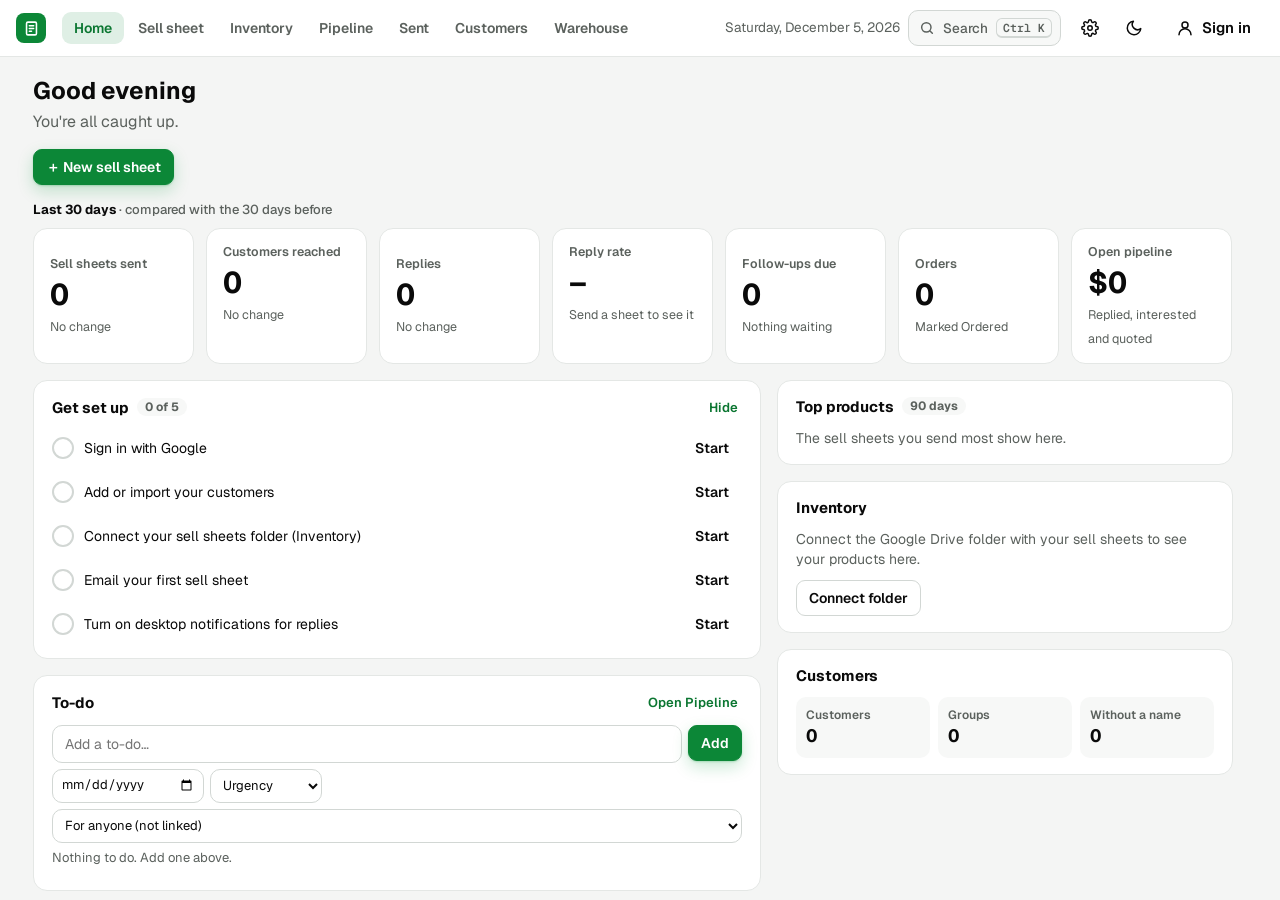
==== commit e30199dc: "Merge pull request #49 from lumiflooshed-alt/claude/zealous-knuth-m2coyy Sent: My/Company switch, So" ====
--- a/index.html
+++ b/index.html
@@ -267,6 +267,10 @@
 .rc-r .io-b.io-in,.rc-r .am.io-in{color:var(--good)}.rc-r .am.io-out{color:var(--bad)}.rc-r .am.io-move{color:var(--accent-fg)}
 @media (max-width:700px){.rc-bar .wh-f{flex:1 1 calc(50% - 6px);min-width:0}.rc-dir{flex:1 1 100%;display:flex}.rc-dir button{flex:1}.rc-acts{flex:1 1 100%;margin:0}.rc-acts .btn{flex:1}
   .rc-rh{display:none}.rc-r,.rc-r.multi{grid-template-columns:auto auto minmax(0,1fr) auto;gap:3px 10px}.rc-r .pt,.rc-r .it{grid-column:1/-1}.rc-r .am{grid-row:1;grid-column:4}.rc-r .cr,.rc-r .po,.rc-r .wn{grid-column:1/-1}.rc-r .cr:empty,.rc-r .po:empty{display:none}}
+.io-form.editing{border-color:var(--accent);box-shadow:0 0 0 1px var(--accent)}
+.io-edit{display:flex;flex-wrap:wrap;gap:8px 14px;align-items:center;justify-content:space-between;padding:10px 12px;border-radius:9px;background:var(--accent-soft)}
+.io-edit>div{display:grid;gap:2px;flex:1 1 320px}.io-edit b{font-size:14.5px}.io-edit span{font-size:13px;color:var(--muted)}.io-edit .bad{color:var(--bad);font-weight:600}
+.io-dir button:disabled{opacity:.4;cursor:not-allowed}.io-ro{margin:0}
 .io-form .wh-f textarea{text-transform:none}.io-nm{text-transform:uppercase}
 .io-form{display:grid;gap:14px;background:var(--panel);border:1px solid var(--line);border-radius:10px;padding:14px}
 .io-top{display:flex;flex-wrap:wrap;align-items:center;gap:8px 14px}.io-doc{font:700 11.5px var(--ui);letter-spacing:.08em;text-transform:uppercase;color:var(--muted)}
@@ -518,7 +522,7 @@
 .cpd-act{display:grid;gap:6px;font-size:13px}.cpd-act div{border:1px solid var(--line);border-radius:8px;padding:7px 10px;background:var(--raise)}.cpd-act small{display:block;color:var(--muted)}
 .cpd-f{display:flex;gap:8px;align-items:center;flex-wrap:wrap;padding:12px 18px;border-top:1px solid var(--line)}.cpd-f .spacer{flex:1}
 .cp-dupe{border:1px solid var(--line);border-radius:10px;padding:10px 12px;display:grid;gap:6px;background:var(--raise)}.cp-dupe ul{margin:0;padding-left:18px;font-size:13px}
-.cp-grp{display:grid;grid-template-columns:auto minmax(0,1fr) minmax(0,190px) auto auto auto;gap:8px;align-items:center;border-bottom:1px solid var(--line);padding:6px 0}.cp-grp .in{height:34px}@media (max-width:760px){.cp-grp{grid-template-columns:auto minmax(0,1fr) auto auto}.cp-grp .cp-gpar{grid-column:2/-1;grid-row:2}}
+.cp-grp{display:grid;grid-template-columns:auto minmax(0,1fr) minmax(0,190px) auto auto auto auto;gap:8px;align-items:center;border-bottom:1px solid var(--line);padding:6px 0}.cp-grp .in{height:34px}@media (max-width:760px){.cp-grp{grid-template-columns:auto minmax(0,1fr) auto auto}.cp-grp .cp-gpar{grid-column:2/-1;grid-row:2}}
 .lg-pal .hex{width:96px;height:30px;font-family:ui-monospace,Menlo,Consolas,monospace;text-transform:uppercase}.lg-pal .hex[aria-invalid=true]{border-color:var(--bad)}
 @media (max-width:760px){.cpd-b{grid-template-columns:1fr}.cp-detail{width:100%}}
 .logo{width:32px;height:32px;border-radius:9px;background:var(--accent);color:#fff;display:grid;place-items:center}
@@ -550,6 +554,19 @@
 .db-ic{width:22px;text-align:center;flex:none}.db-msg{color:var(--muted);padding:18px 10px;margin:0}.db-err{color:var(--bad);padding:18px 10px;margin:0}
 .ask{border:0;border-radius:16px;padding:0;width:min(440px,calc(100vw - 32px));background:var(--panel);color:var(--ink);box-shadow:0 24px 70px rgba(10,14,22,.35)}.ask::backdrop{background:rgba(10,14,22,.35)}
 .ask form{padding:20px 22px 18px;display:grid;gap:10px}.ask h3{margin:0;font-size:18px}.ask p{margin:0;color:var(--muted);font-size:14px;line-height:1.45;white-space:pre-line}
+.ask.wide{width:min(600px,calc(100vw - 32px))}.ask #askB:has(.tc-list){color:var(--ink);white-space:normal;max-height:min(60vh,520px);overflow:auto}
+.tc-list{display:grid;gap:10px}.tc{border:1px solid var(--line);border-radius:12px;padding:10px 12px;display:grid;gap:8px;background:var(--raise);animation:fade .25s var(--ease) both}
+.tc-h{display:flex;align-items:baseline;gap:8px;flex-wrap:wrap}.tc-h b{font-size:15px}.tc-h small{color:var(--muted);font-size:12.5px}
+.tc-it{display:grid;grid-template-columns:26px minmax(0,1fr);gap:8px;align-items:start;font-size:13.5px;line-height:1.4}.tc-it small{display:block;color:var(--muted);font-size:12.5px;overflow-wrap:anywhere}
+.tc-av{width:26px;height:26px;border-radius:50%;background:var(--accent-soft);color:var(--accent-fg);font:700 12px/26px var(--ui);text-align:center;font-style:normal;text-transform:uppercase}
+.tc-tip,.tc-more{margin:10px 0 0;color:var(--muted);font-size:13.5px}.cu .last.tm{color:var(--warn);font-weight:600}
+.g-sw{display:inline-flex;align-items:center;gap:6px;font-size:12.5px;font-weight:600;color:var(--muted);cursor:pointer;white-space:nowrap}.g-sw input{position:absolute;opacity:0;width:1px;height:1px}
+.g-sw i{width:30px;height:18px;border-radius:9px;background:var(--line2);position:relative;transition:background .2s}.g-sw i::after{content:'';position:absolute;top:2px;left:2px;width:14px;height:14px;border-radius:50%;background:#fff;box-shadow:0 1px 2px rgba(0,0,0,.25);transition:transform .2s var(--spring)}
+.g-sw input:checked+i{background:var(--accent)}.g-sw input:checked+i::after{transform:translateX(12px)}.g-sw input:focus-visible+i{outline:2px solid var(--accent);outline-offset:2px}.g-sw input:checked~span{color:var(--accent-fg)}
+.g-lock{width:12px;height:12px;margin-left:5px;vertical-align:-1px;color:var(--muted)}.g-lk{display:inline-grid;font-style:normal}.cpf-go .g-lk .g-lock{margin-left:2px}
+.cpd-b label.g-sw{display:inline-flex;min-width:88px}.cpd-b label.g-new{display:flex;align-items:center;gap:8px;grid-column:1/-1;font-size:13.5px;color:var(--ink)}.g-new input{width:17px;height:17px;accent-color:var(--accent);margin:0}
+.cpf-go svg.g-lock{width:12px;height:12px;fill:none;stroke:var(--muted);stroke-width:2.2}
+.tg-new{display:grid;grid-template-columns:minmax(0,1fr) auto;gap:6px;padding:6px 8px}.tg-new .in{height:34px}.tg-new .check{grid-column:1/-1;font-size:13px}
 .ask-acts{display:flex;justify-content:flex-end;gap:8px;flex-wrap:wrap;margin-top:8px}.ask .btn.danger.sm{background:var(--bad);color:#fff;border-color:var(--bad)}
 .btn:disabled{opacity:.45;cursor:not-allowed;transform:none}
 .btn svg{width:18px;height:18px}
@@ -1315,7 +1332,7 @@
     <div class="ml-top"><h2>Email sell sheet</h2><button class="btn icon sm ghost" id="mlClose" type="button" aria-label="Close">✕</button></div>
     <div class="ml-main">
       <section class="ml-cust" aria-label="Who gets it">
-        <div class="ml-ch"><h3 class="ml-sh"><span class="ml-step" aria-hidden="true">1</span>Who gets it</h3><span class="bgrp"><button class="lnk" id="cuAll" type="button">Select shown</button><button class="lnk" id="cuNone" type="button">Clear</button></span></div>
+        <div class="ml-ch"><h3 class="ml-sh"><span class="ml-step" aria-hidden="true">1</span>Who gets it</h3><span class="bgrp"><button class="lnk" id="cuAll" type="button">Select shown</button><button class="lnk" id="cuNone" type="button">Clear</button><button class="lnk" id="cuGrp" type="button" hidden aria-haspopup="menu" title="Put the ticked customers in a group">Group ticked</button></span></div>
         <div class="seg ml-aud" id="mlAud" role="group" aria-label="Send to"><button type="button" data-aud="cust" aria-pressed="true">Customers</button><button type="button" data-aud="lead" aria-pressed="false">Leads</button></div>
         <input class="in" id="cuSearch" type="search" placeholder="Search customers, or pick a group" aria-label="Search customers or pick a group" autocomplete="off"><small class="cu-count" id="cuCount"></small>
         <div class="cu-groups" id="cuGroups"></div>
@@ -1500,7 +1517,7 @@
     <div class="lg-rp" id="lgRp" role="status"></div>
     <div class="lg-filters lg-bar">
       <input class="in" id="lgQ" type="search" placeholder="Search customer, email, sell sheet or note" aria-label="Search">
-      <div class="seg lg-scope" id="lgScope" role="group" aria-label="Whose emails"><button type="button" data-lgscope="me" aria-pressed="false">My emails</button><button type="button" data-lgscope="all" aria-pressed="true">Whole company</button></div>
+      <div class="seg lg-scope" id="lgScope" role="group" aria-label="Whose emails"><button type="button" data-lgscope="me" aria-pressed="true">My emails</button><button type="button" data-lgscope="all" aria-pressed="false">Whole company</button></div>
       <button class="btn sm lg-sortbtn" id="lgSortBtn" type="button" aria-haspopup="dialog" aria-expanded="false" aria-controls="lgSortPop"><svg viewBox="0 0 24 24" fill="none" stroke="currentColor" stroke-width="2" stroke-linecap="round" stroke-linejoin="round" aria-hidden="true"><path d="M7 4v16M3 16l4 4 4-4M17 20V4M13 8l4-4 4 4"/></svg>Sort by<b id="lgSortN"></b></button>
       <div class="seg lg-view" id="lgView" role="group" aria-label="View"><button type="button" data-lgview="list" aria-pressed="true" title="List" aria-label="List view"><svg viewBox="0 0 24 24" fill="none" stroke="currentColor" stroke-width="2" stroke-linecap="round" aria-hidden="true"><path d="M8 6h13M8 12h13M8 18h13M3.5 6h.01M3.5 12h.01M3.5 18h.01"/></svg></button><button type="button" data-lgview="tiles" aria-pressed="false" title="Tiles" aria-label="Tile view"><svg viewBox="0 0 24 24" fill="none" stroke="currentColor" stroke-width="2" stroke-linejoin="round" aria-hidden="true"><rect x="3" y="3" width="7.5" height="7.5" rx="1.5"/><rect x="13.5" y="3" width="7.5" height="7.5" rx="1.5"/><rect x="3" y="13.5" width="7.5" height="7.5" rx="1.5"/><rect x="13.5" y="13.5" width="7.5" height="7.5" rx="1.5"/></svg></button></div>
       <div class="lg-chips" id="lgChips" aria-live="polite"></div>
@@ -2860,6 +2877,11 @@
 // customers in a folder or any of its subfolders
 const gCount=k=>{const d=gDesc(k);return CU.list.filter(c=>grpsOf(c).some(g=>d.has(gKey(g)))).length;};
 function gMove(k,parent){if(parent&&gDesc(k).has(parent)){toast('A folder can\'t go inside itself or one of its own subfolders.');return false;}const name=allGroups().find(g=>gKey(g.name)===k)?.name||k;setGroupMeta(name,{parent:parent||''});cuSave();return true;}
+const gLocal=n=>!!CU.gmeta[gKey(n)]?.local,gShareOn=()=>teamOn()&&teamShare('cust');
+const LOCK='<svg class="g-lock" viewBox="0 0 24 24" fill="none" stroke="currentColor" stroke-width="2.2" stroke-linecap="round" stroke-linejoin="round" aria-hidden="true"><rect x="5" y="11" width="14" height="9" rx="2"/><path d="M8 11V8a4 4 0 0 1 8 0v3"/></svg>';
+// sharing a group sends it (and who's in it) to the company; keeping it local takes it off coworkers' copies of your customers
+function setGroupLocal(name,local){const k=gKey(name),now=Date.now();setGroupMeta(name,{local:local?1:0});for(const c of CU.list)if(grpsOf(c).some(g=>gKey(g)===k))c.upd=now;cuSave();
+  toast(local?`“${gName(name)}” is now only on your account`:`“${gName(name)}” is now shared with your company`);if(teamOn())teamSync();}
 const gChip=(g,extra='')=>`<span class="gchip" style="--gc:${gColor(g)}">${esc(gName(g))}${extra}</span>`;
 function setGroupMeta(name,patch){const k=gKey(name);if(!k)return;CU.gmeta[k]={...(CU.gmeta[k]||{}),name:CU.gmeta[k]?.name||String(name).trim(),...patch,upd:Date.now()};if(!patch.del)delete CU.gmeta[k].del;}
 function renameGroup(from,to){to=String(to||'').replace(/\s+/g,' ').trim().slice(0,40);const kf=gKey(from),kt=gKey(to);if(!to||!kf)return;const now=Date.now();
@@ -2907,19 +2929,19 @@
 // search text matches any field; picked groups narrow to customers in any of them
 const custMatch=(c,q,gsel)=>(!gsel.size||(gs=>grpsOf(c).some(g=>gs.has(gKey(g))))(gExpand(gsel)))&&(!q||hay(c).includes(q));
 const cuShown=()=>{const q=CU.q.trim().toLowerCase();return cuSorted().filter(c=>(!CU.nn||noName(c))&&custMatch(c,q,CU.gsel));};
-function renderCust(reset){renderAud();if(MAIL.aud==='lead'){renderLeadPick();return;}const nn=nnCount();if(!nn)CU.nn=false;
+function renderCust(reset){renderAud();if(MAIL.aud==='lead'){cuGrpBtn();renderLeadPick();return;}const nn=nnCount();if(!nn)CU.nn=false;
   $('#cuGroups').innerHTML=groupToggles(CU.gsel)
     +(nn?`<button type="button" class="nn-chip" data-nn aria-pressed="${CU.nn}" title="Show only customers without a name, so you can add one">⚠ No name (${nn})</button>`:'');
   const shown=cuShown();CU.rows=shown;CU.n=Math.min(shown.length,Math.max(60,reset?0:CU.n||0));
   $('#cuCount').textContent=CU.list.length?(shown.length===CU.list.length?`${CU.list.length} customer${CU.list.length>1?'s':''}`:`Showing ${shown.length} of ${CU.list.length}`)+(CU.sel.size?` · ${CU.sel.size} ticked`:''):'';
   const last=new Map();for(const t of threads()){const c=t.root.cust;if(c&&(!last.has(c)||last.get(c).last<t.last))last.set(c,t);}
   const row=(c,n)=>`<div class="cu${CU.sel.has(ck(c.email))?' on':''}"><input type="checkbox" id="cu-${n}" data-cu="${esc(ck(c.email))}" ${CU.sel.has(ck(c.email))?'checked':''}>
-      <label class="who" for="cu-${n}">${tagHex(c.color)?`<i class="cdot" style="background:${tagHex(c.color)}"></i>`:''}<b>${esc(c.name||c.company||c.email)}</b>${noName(c)?'<span class="nn">No name</span>':''}${ownTag(c.owner)}${grpsOf(c).map(g=>gChip(g)).join('')}<small>${esc([c.name&&c.company?c.company:'',altOf(c).length?`${altOf(c).length+1} emails`:c.email].filter(Boolean).join(' · '))}${last.has(ck(c.email))?(t=>`<span class="last" style="display:block">${t.fups.length?'Followed up':'Sent'} ${esc(ago(t.last))}: ${esc(t.root.sheet)} · ${esc(ST_NAME[t.root.status||'none'])}</span>`)(last.get(ck(c.email))):''}${weekNote([c.email,...altOf(c)])}</small></label>
+      <label class="who" for="cu-${n}">${tagHex(c.color)?`<i class="cdot" style="background:${tagHex(c.color)}"></i>`:''}<b>${esc(c.name||c.company||c.email)}</b>${noName(c)?'<span class="nn">No name</span>':''}${ownTag(c.owner)}${grpsOf(c).map(g=>gChip(g)).join('')}<small>${esc([c.name&&c.company?c.company:'',altOf(c).length?`${altOf(c).length+1} emails`:c.email].filter(Boolean).join(' · '))}${last.has(ck(c.email))?(t=>{const lb=[t.root,...t.fups].pop().by,tm=teamOn()&&lb&&ck(lb)!==meEmail();return`<span class="last${tm?' tm':''}" style="display:block">${t.fups.length?'Followed up':'Sent'} ${esc(ago(t.last))}${tm?' by '+esc(memberName(lb)):''}: ${esc(t.root.sheet)} · ${esc(ST_NAME[t.root.status||'none'])}</span>`;})(last.get(ck(c.email))):''}${weekNote([c.email,...altOf(c)])}</small></label>
       <span class="acts"><button class="tiny" type="button" data-cuedit="${esc(ck(c.email))}" aria-label="${noName(c)?'Add a name for':'Open'} ${esc(c.name||c.company||c.email)}" title="${noName(c)?'Add a name':'Open and edit'}">✎</button><button class="tiny x" type="button" data-cudel="${esc(ck(c.email))}" aria-label="Delete ${esc(c.name||c.email)}">${I.x}</button></span>${altOf(c).length?`<select class="in cu-pick" data-use="${esc(ck(c.email))}" aria-label="Email address to send to for ${esc(c.name||c.company||c.email)}" title="Which address gets the email">${[c.email,...altOf(c)].map(a=>`<option value="${esc(a)}"${ck(a)===ck(useOf(c)[0])?' selected':''}>${esc(a)}</option>`).join('')}</select>`:''}</div>`;CU.row=row;
   const moreBtn=()=>`<button class="btn sm ghost cu-more" type="button" data-cumore>Show ${Math.min(60,shown.length-CU.n)} more</button>`;
   $('#cuList').innerHTML=shown.length?shown.slice(0,CU.n).map(row).join('')+(CU.n<shown.length?moreBtn():'')
     :`<div class="cu-empty">${CU.list.length?'No customers match.':'No customers yet. Add one here, or type email addresses in To. You can import a list on the Customers page.'}</div>`;
-  renderChips();renderSync();cuObserve();}
+  renderChips();renderSync();cuObserve();cuGrpBtn();}
 // the next 100 customers, appended when the list is scrolled near its end (or "Show more" is clicked)
 let cuIO=null;
 function cuObserve(){const mb=$('#cuList .cu-more');if(!mb)return;if(!cuIO&&'IntersectionObserver' in window)cuIO=new IntersectionObserver(es=>{if(es.some(e=>e.isIntersecting))cuMore();},{root:$('#cuList'),rootMargin:'200px'});if(cuIO){cuIO.disconnect();cuIO.observe(mb);}}
@@ -2947,7 +2969,8 @@
   if(u){const c=CU.list.find(c=>ck(c.email)===u);if(!c)return;c.use=[e.target.value];c.upd=Date.now();cuSave();renderChips();return;}
   const ld=e.target.dataset.ld;if(ld){e.target.checked?LSEL.add(ld):LSEL.delete(ld);e.target.closest('.cu').classList.toggle('on',e.target.checked);renderLeadPick();return;}
   const id=e.target.dataset.cu;if(!id)return;e.target.checked?CU.sel.add(id):CU.sel.delete(id);e.target.closest('.cu').classList.toggle('on',e.target.checked);renderCustCount();renderChips();});
-const renderCustCount=()=>{const t=$('#cuCount');t.textContent=t.textContent.replace(/ · \d+ ticked$/,'')+(CU.sel.size?` · ${CU.sel.size} ticked`:'');};
+const cuGrpBtn=()=>{const b=$('#cuGrp');if(!b)return;const on=MAIL.aud!=='lead'&&CU.sel.size>0;b.hidden=!on;if(on)b.textContent=`Group (${CU.sel.size})`;};
+const renderCustCount=()=>{const t=$('#cuCount');t.textContent=t.textContent.replace(/ · \d+ ticked$/,'')+(CU.sel.size?` · ${CU.sel.size} ticked`:'');cuGrpBtn();};
 $('#cuList').addEventListener('click',e=>{const lo=e.target.closest('[data-ldopen]');if(lo){mailDlg.close();openPerson('lead:'+lo.dataset.ldopen);return;}const ed=e.target.closest('[data-cuedit]'),del=e.target.closest('[data-cudel]');
   if(ed)openCustomer(ed.dataset.cuedit);
   if(del){const c=CU.list.find(c=>ck(c.email)===del.dataset.cudel);if(!c)return;ask({title:`Remove ${c.name||c.email}?`,body:'They\'re removed from your customer list. You can undo it for a few seconds afterwards.',ok:'Remove customer',danger:true}).then(r=>{if(r!=='ok')return;removeCustomers([c]);renderCust();});}});
@@ -3240,7 +3263,7 @@
     deleted:[...del].filter(([,at])=>at>cutoff).map(([email,at])=>({email,at})),groups:mergeGroupMeta(a.groups,b.groups)};}
 // group colours/names: newest change wins; deleted groups are remembered
 function mergeGroupMeta(...srcs){const gm={};for(const src of srcs)if(src&&typeof src==='object'&&!Array.isArray(src))for(const[k,v]of Object.entries(src)){if(!v||typeof v!=='object')continue;const kk=gKey(k);if(!kk)continue;
-    if(!gm[kk]||(+v.upd||0)>(+gm[kk].upd||0))gm[kk]={name:String(v.name||k).slice(0,40),color:COLOR_HEX[v.color]?v.color:normHex(v.color),upd:+v.upd||0,...(v.del?{del:1}:{}),...(v.parent&&gKey(v.parent)!==kk?{parent:gKey(v.parent).slice(0,40)}:{})};}return gm;}
+    if(!gm[kk]||(+v.upd||0)>(+gm[kk].upd||0))gm[kk]={name:String(v.name||k).slice(0,40),color:COLOR_HEX[v.color]?v.color:normHex(v.color),upd:+v.upd||0,...(v.del?{del:1}:{}),...(v.parent&&gKey(v.parent)!==kk?{parent:gKey(v.parent).slice(0,40)}:{}),...(v.local?{local:1}:{})};}return gm;}
 const SYNC_FILE='sellsheet-data.json';let syncT=0,syncing=null,lastSync=0,syncErr='';
 // when this device last synced with the account (kept across reloads, per account)
 const syncAtKey=()=>{const a=authGet();return a?`ss-synced:${a.prov}:${ck(a.email)}`:'';},syncedAt=()=>{const k=syncAtKey();return k?Math.max(lastSync,+lsGet(k)||0):0;};
@@ -3501,8 +3524,9 @@
 // what changed here since the last push, as items the server stores
 function teamGather(T,sh,first){const out=[],me=meEmail(),now=Date.now(),add=(kind,id,data,upd,del)=>out.push(del?{kind,id,upd:del,del}:{kind,id,data,upd:Math.max(1,+upd||0)}),fresh=u=>first||(+u||0)>T;
   if(sh.cust){cuLoad();if(first){let ch=false;for(const c of CU.list)if(!c.owner){c.owner=me;c.upd=now;ch=true;}if(ch)cuSave();}
-    for(const c of CU.list)if(fresh(c.upd))add('cust',ck(c.email),c,c.upd);for(const d of CU.deleted)if(fresh(d.at))add('cust',d.email,null,0,+d.at||now);
-    for(const[k,v]of Object.entries(CU.gmeta||{}))if(v&&fresh(v.upd))add('grp',k,v,v.upd);}
+    const strip=c=>{const g=grpsOf(c),k=g.filter(x=>!gLocal(x));return k.length===g.length?c:{...c,groups:k};};
+    for(const c of CU.list)if(fresh(c.upd))add('cust',ck(c.email),strip(c),c.upd);for(const d of CU.deleted)if(fresh(d.at))add('cust',d.email,null,0,+d.at||now);
+    for(const[k,v]of Object.entries(CU.gmeta||{}))if(v&&!v.local&&fresh(v.upd))add('grp',k,v,v.upd);}
   if(sh.lead||sh.act||sh.todo){crmLoad();if(first&&sh.lead){let ch=false;for(const l of CRM.leads)if(!l.owner){l.owner=me;touchX(l);ch=true;}if(ch)lsSet(crmKey(),JSON.stringify({leads:CRM.leads,acts:CRM.acts,todos:CRM.todos,deleted:CRM.deleted}));}
     for(const[k,kind]of[['leads','lead'],['acts','act'],['todos','todo']])if(sh[kind]){for(const x of CRM[k])if(fresh(x.upd))add(kind,x.id,x,x.upd);for(const d of CRM.deleted)if(d.k===k&&fresh(d.at))add(kind,d.id,null,0,d.at);}}
   if(sh.log){lgLoad();for(const e of LG.list)if(fresh(e.upd||e.at))add('log',e.id,e,e.upd||e.at);for(const d of LG.deleted)if(fresh(d.at))add('log',d.id,null,0,+d.at||now);}
@@ -3512,7 +3536,9 @@
 // what came from the company, merged the same way as between your own devices (the newest change of each item wins)
 function teamApply(items){if(!items.length)return false;const of=k=>items.filter(x=>x.kind===k),live=k=>of(k).filter(x=>!x.del&&x.data&&typeof x.data==='object');
   if(of('cust').length||of('grp').length){const raw=lsJ(cuKey()),loc=Array.isArray(raw)?{customers:raw,deleted:[]}:raw||{};
-    const m=mergeCust({customers:loc.customers||[],deleted:loc.deleted||[],groups:loc.groups},{customers:live('cust').map(x=>({...x.data,upd:x.upd})),deleted:of('cust').filter(x=>x.del).map(x=>({email:x.id,at:x.del})),groups:Object.fromEntries(live('grp').map(x=>[x.id,x.data]))});
+    const lg=loc.groups&&typeof loc.groups==='object'?loc.groups:{},isL=g=>!!lg[gKey(g)]?.local,locBy=new Map((loc.customers||[]).map(c=>[ck(c.email),c]));
+    const keepL=d=>{const o=locBy.get(ck(d.email||''));const mine=o?grpsOf(o).filter(isL):[];return mine.length?{...d,groups:grpsOf({groups:[...grpsOf(d),...mine]})}:d;};
+    const m=mergeCust({customers:loc.customers||[],deleted:loc.deleted||[],groups:loc.groups},{customers:live('cust').map(x=>({...keepL(x.data),upd:x.upd})),deleted:of('cust').filter(x=>x.del).map(x=>({email:x.id,at:x.del})),groups:Object.fromEntries(live('grp').filter(x=>!lg[gKey(x.id)]?.local).map(x=>[x.id,x.data]))});
     lsSet(cuKey(),JSON.stringify(m));const sel=CU.sel;cuLoad();CU.sel=new Set([...sel].filter(k=>CU.list.some(c=>ck(c.email)===k)));}
   if(of('lead').length||of('act').length||of('todo').length){const d=[];for(const[kind,k]of[['lead','leads'],['act','acts'],['todo','todos']])for(const x of of(kind))if(x.del)d.push({id:x.id,at:x.del,k});
     const m=mergeCRM(lsJ(crmKey()),{leads:live('lead').map(x=>x.data),acts:live('act').map(x=>x.data),todos:live('todo').map(x=>x.data),deleted:d});lsSet(crmKey(),JSON.stringify(m));crmLoad();}
@@ -3551,16 +3577,28 @@
   x.owner=to;if(i.lead){touchX(x);crmSave();}else{x.upd=Date.now();cuSave();}toast(to?`${memberName(to)==='You'?'You are':memberName(to)+' is'} now the owner`:'Owner removed');teamSync();return true;}
 const ownTag=o=>teamOn()&&o&&ck(o)!==meEmail()?`<span class="own-tag" title="Owner">${esc(memberName(o))}</span>`:'';
 /* before sending: anyone a teammate owns, or has emailed or called lately */
-function teamClashes(plan){if(!teamOn())return[];const me=meEmail(),cut=Date.now()-14*864e5,out=[];
-  for(const m of plan){const p=m.person;if(!p)continue;const em=ck(p.email);
+function teamClashes(plan){if(!teamOn())return[];const me=meEmail(),cut=Date.now()-30*864e5,out=[],TH=threads();
+  const theirs=e=>e.by&&ck(e.by)!==me,day=t=>DTF_DAY.format(new Date(t));
+  for(const m of plan){const p=m.person;if(!p)continue;const em=ck(p.email),to=new Set([em,...(m.to||[]).map(ck)]);
     const l=p.lead?leadById(p.lead):leadByEmail(em),c=CU.list.find(c=>[c.email,...altOf(c)].some(a=>ck(a)===em)),o=ck((p.lead?l?.owner:c?.owner||l?.owner)||'');
-    const why=[];if(o&&o!==me)why.push(`${memberName(o)}'s ${p.lead||!c?'lead':'customer'}`);
-    const sent=LG.list.filter(e=>e.by&&ck(e.by)!==me&&e.at>cut&&[e.email,...(e.emails||[])].some(a=>ck(a)===em)).sort((a,b)=>b.at-a.at)[0];if(sent)why.push(`${memberName(sent.by)} emailed them ${ago(sent.at)}`);
-    const ws=new Set([l&&'lead:'+l.id,c&&'cust:'+ck(c.email)].filter(Boolean)),call=CRM.acts.filter(a=>ws.has(a.who)&&a.by&&ck(a.by)!==me&&a.at>cut&&a.type!=='note').sort((a,b)=>b.at-a.at)[0];
-    if(call&&!sent)why.push(`${memberName(call.by)} ${ACT_VERB[call.type].toLowerCase()} them ${ago(call.at)}`);
-    if(why.length)out.push({m,name:p.name||p.company||p.email,why:why.join(', ')});}
+    const why=[],items=[];if(o&&o!==me){why.push(`${memberName(o)}'s ${p.lead||!c?'lead':'customer'}`);items.push({who:o,txt:`Owner: <b>${esc(memberName(o))}</b> · this is their ${p.lead||!c?'lead':'customer'}`});}
+    // every thread a teammate is part of with this person in the last 30 days: what was sent, when, and where it stands
+    const ths=TH.filter(t=>t.last>cut&&[t.root,...t.fups].some(theirs)&&[t.root,...t.fups].some(e=>[e.email,...(e.emails||[])].some(a=>to.has(ck(a))))).sort((x,y)=>y.last-x.last);
+    for(const t of ths.slice(0,3)){const all=[t.root,...t.fups],e=all.filter(theirs).pop(),r=t.root;
+      if(!why.some(w=>w.includes('emailed')))why.push(`${memberName(e.by)} emailed them ${ago(e.at)}`);
+      items.push({who:e.by,txt:`<b>${esc(memberName(e.by))}</b> emailed them <b>${esc(ago(e.at))}</b> (${esc(day(e.at))}${all.length>1?` · ${all.length} emails in all`:''})`,
+        sub:[`“${esc(e.subj||r.subj||r.sheet)}”${(e.subj||r.subj)&&r.sheet&&!r.plain?' · '+esc(r.sheet):''}`,`Response: <b>${esc(ST_NAME[r.status||'none'])}</b>${r.reply?` · they replied ${esc(ago(r.reply.at))}${r.reply.snip?`: “${esc(r.reply.snip.slice(0,90))}”`:''}`:''}`,
+          r.follow?`Follow-up planned ${esc(DTF_DAY.format(new Date(r.follow+'T12:00')))}`:'',r.note?`Note: ${esc(r.note.slice(0,140))}`:''].filter(Boolean)});}
+    if(ths.length>3)items.push({txt:`…and ${ths.length-3} more from teammates in the last 30 days`});
+    const ws=new Set([l&&'lead:'+l.id,c&&'cust:'+ck(c.email)].filter(Boolean));
+    for(const a of CRM.acts.filter(a=>ws.has(a.who)&&a.by&&ck(a.by)!==me&&a.at>cut).sort((x,y)=>y.at-x.at).slice(0,2)){
+      if(a.type!=='note'&&!ths.length&&!why.some(w=>w.includes(' them ')))why.push(`${memberName(a.by)} ${ACT_VERB[a.type].toLowerCase()} them ${ago(a.at)}`);
+      items.push({who:a.by,txt:`<b>${esc(memberName(a.by))}</b> · ${esc(ACT_VERB[a.type]||'Logged')}${a.type==='note'?'':' them'} ${esc(ago(a.at))}`,sub:a.note?[esc(a.note.slice(0,140))]:[]});}
+    if(why.length)out.push({m,name:p.name||p.company||p.email,email:p.email,why:why.join(', '),items});}
   return out;}
-
+// the warning itself: one card per person, with what the teammate sent and where it stands
+const clashHTML=cl=>`<div class="tc-list">${cl.slice(0,6).map(c=>`<div class="tc"><div class="tc-h"><b>${esc(c.name)}</b>${c.email&&c.email!==c.name?`<small>${esc(c.email)}</small>`:''}</div>
+  ${c.items.map(it=>`<div class="tc-it">${it.who?`<i class="tc-av" aria-hidden="true">${esc((memberName(it.who)||'?')[0])}</i>`:'<i></i>'}<div><span>${it.txt}</span>${(it.sub||[]).map(x=>`<small>${x}</small>`).join('')}</div></div>`).join('')}</div>`).join('')}${cl.length>6?`<p class="tc-more">and ${cl.length-6} more</p>`:''}</div><p class="tc-tip">Check with them first so the customer doesn't get two emails.</p>`;
 /* Settings → Company */
 function teamSettingsHTML(row,card){const a=authGet(),me=meEmail();
   let h=`<h3>Company</h3><p class="st-lead">Work as a team: share customers, leads and history with your coworkers, so two people don't email the same customer.</p>`;
@@ -3705,8 +3743,8 @@
 const lgSortSet=v=>lsSet('ss-lgsort',JSON.stringify(v));
 const lgHeads=()=>lsGet('ss-lghead')!=='0';
 const lgViewNow=()=>lsGet('ss-lgview')==='tiles'?'tiles':'list';
-// My emails / Whole company. Without a company everything here is yours, so the switch stays on "My emails".
-const lgScope=()=>teamOn()&&lsGet('ss-lgscope')!=='me'?'all':'me';
+// My emails (the default) / Whole company. Without a company everything here is yours, so the switch stays on "My emails".
+const lgScope=()=>teamOn()&&lsGet('ss-lgscope')==='all'?'all':'me';
 const lgMine=t=>{const me=meEmail();return[t.root,...t.fups].some(e=>!e.by||!me||ck(e.by)===me);};
 const lgSender=t=>{const e=t.root;return e.by?memberName(e.by):'You';};
 const lgName=t=>{const e=t.root;return String(e.name||e.company||e.email||'').trim();};
@@ -4273,7 +4311,7 @@
       ok:'Send anyway',alt:plan.length>td.length?(td.length>1?'Skip them':'Skip them, send the rest'):'',cancel:'Don\'t send'});
     if(!r)return;if(r==='alt'){const skip=new Set(td);plan=plan.filter(m=>!skip.has(m));toast(`Skipped ${td.length} already emailed today`);}}}
   if(teamOn()&&!teamOk){$('#mlSend').disabled=true;mlStatus('Checking with your company…');await Promise.race([teamSync(),new Promise(r=>setTimeout(r,6000))]);$('#mlSend').disabled=false;mlStatus('');
-    const cl=teamClashes(plan);if(cl.length){const r=await ask({title:cl.length>1?`${cl.length} of these are a teammate's`:'A teammate has this one',body:cl.slice(0,8).map(c=>`${c.name}: ${c.why}`).join('\n')+(cl.length>8?`\nand ${cl.length-8} more`:'')+'\n\nCheck with them first so they don\'t get two emails.',ok:'Send anyway',alt:plan.length>cl.length?'Skip those':'',cancel:'Don\'t send'});
+    const cl=teamClashes(plan);if(cl.length){const r=await ask({title:cl.length>1?`A teammate is already working with ${cl.length} of these`:`A teammate is already working with ${cl[0].name}`,html:clashHTML(cl),wide:true,ok:'Send anyway',alt:plan.length>cl.length?'Skip those':'',cancel:'Don\'t send'});
       if(!r)return;if(r==='alt'){const skip=new Set(cl.map(c=>c.m));plan=plan.filter(m=>!skip.has(m));toast(`Skipped ${cl.length}`);}}}
   sending=true;stopReq=false;$('#mlSend').disabled=true;$('#mlCancel').textContent='Stop sending';
   const fr=p==='google'?curFrom():null,fk=fr&&fr.key!=='google'?fr.key:p;
@@ -5582,7 +5620,7 @@
 const FOLDER_SVG='<svg viewBox="0 0 24 24" aria-hidden="true"><path d="M3 6.5A1.5 1.5 0 0 1 4.5 5h4.4l2 2.2h8.6A1.5 1.5 0 0 1 21 8.7v9.8a1.5 1.5 0 0 1-1.5 1.5h-15A1.5 1.5 0 0 1 3 18.5z"/></svg>';
 function renderFolders(){const el=$('#cpFolders');if(!el)return;const sel=CP.gsel.size===1?[...CP.gsel][0]:'',{roots}=gTree();
   const row=(nd,d)=>{const open=G_OPEN.has(nd.k),kids=nd.kids.length;return`<div class="cpf-row${sel===nd.k?' on':''}" role="treeitem" aria-level="${d+1}" aria-selected="${sel===nd.k}"${kids?` aria-expanded="${open}"`:''} draggable="true" data-gf="${esc(nd.k)}" style="--d:${d};--gc:${gColor(nd.name)}">
-      <button type="button" class="cpf-car" data-gfopen="${esc(nd.k)}" ${kids?'':'disabled'} aria-label="${open?'Close':'Open'} ${esc(nd.name)}">${kids?'▸':''}</button><button type="button" class="cpf-go" data-gfgo="${esc(nd.k)}" title="${esc(gPath(nd.k))}">${FOLDER_SVG}<span>${esc(nd.name)}</span><small>${gCount(nd.k)}</small></button><button type="button" class="cpf-more" data-gfmore="${esc(nd.k)}" aria-label="More for ${esc(nd.name)}">⋯</button></div>${kids&&open?nd.kids.map(c=>row(c,d+1)).join(''):''}`;};
+      <button type="button" class="cpf-car" data-gfopen="${esc(nd.k)}" ${kids?'':'disabled'} aria-label="${open?'Close':'Open'} ${esc(nd.name)}">${kids?'▸':''}</button><button type="button" class="cpf-go" data-gfgo="${esc(nd.k)}" title="${esc(gPath(nd.k))}">${FOLDER_SVG}<span>${esc(nd.name)}</span>${gShareOn()&&gLocal(nd.name)?`<i class="g-lk" title="Only on your account">${LOCK}</i>`:''}<small>${gCount(nd.k)}</small></button><button type="button" class="cpf-more" data-gfmore="${esc(nd.k)}" aria-label="More for ${esc(nd.name)}">⋯</button></div>${kids&&open?nd.kids.map(c=>row(c,d+1)).join(''):''}`;};
   el.innerHTML=`<div class="cpf-h"><b>Groups</b><button type="button" class="btn icon sm ghost" data-gfnew="" title="New folder" aria-label="New folder">＋</button></div><div role="tree" aria-label="Groups">
     <div class="cpf-row cpf-all${sel?'':' on'}" data-gf="" style="--d:0"><span class="cpf-car"></span><button type="button" class="cpf-go" data-gfgo="">${FOLDER_SVG}<span>All customers</span><small>${CU.list.length}</small></button></div>
     ${roots.map(nd=>row(nd,0)).join('')}</div>${roots.length?'<p class="cpf-tip">Drag a folder onto another to put it inside. Drag customers onto a folder to add them.</p>':'<p class="cpf-tip">Make folders for your groups, with folders inside folders. Click ＋ to start.</p>'}`;}
@@ -5596,9 +5634,9 @@
   const nw=t.closest('[data-gfnew]');if(nw){gfNew(nw.dataset.gfnew);return;}
   const mo=t.closest('[data-gfmore]');if(mo){const k=mo.dataset.gfmore,name=allGroups().find(g=>gKey(g.name)===k)?.name||k,par=gParent(k),bad=gDesc(k);
     const dests=allGroups().filter(g=>!bad.has(gKey(g.name))&&gKey(g.name)!==par);
-    popMenu(mo,`<span class="menu-h">${esc(name)}</span><button type="button" role="menuitem" data-gfa="sub"><b>New folder inside</b></button><button type="button" role="menuitem" data-gfa="edit"><b>Rename, colour or delete…</b></button>${par?'<button type="button" role="menuitem" data-gfa="top"><b>Move to the top level</b></button>':''}${dests.length?'<span class="menu-h">Move into</span>'+dests.map(g=>`<button type="button" role="menuitem" data-gfa="mv" data-to="${esc(gKey(g.name))}"><b>${esc(gPath(gKey(g.name)))}</b></button>`).join(''):''}`,
+    popMenu(mo,`<span class="menu-h">${esc(name)}</span><button type="button" role="menuitem" data-gfa="sub"><b>New folder inside</b></button><button type="button" role="menuitem" data-gfa="edit"><b>Rename, colour or delete…</b></button>${gShareOn()?(gLocal(name)?'<button type="button" role="menuitem" data-gfa="share"><b>Share with my company</b><small>Coworkers see it and who\'s in it</small></button>':'<button type="button" role="menuitem" data-gfa="local"><b>Keep to myself</b><small>Only on your account</small></button>'):''}${par?'<button type="button" role="menuitem" data-gfa="top"><b>Move to the top level</b></button>':''}${dests.length?'<span class="menu-h">Move into</span>'+dests.map(g=>`<button type="button" role="menuitem" data-gfa="mv" data-to="${esc(gKey(g.name))}"><b>${esc(gPath(gKey(g.name)))}</b></button>`).join(''):''}`,
       (ev,menu)=>{const b=ev.target.closest('[data-gfa]');if(!b)return;menu.classList.add('hide');const a=b.dataset.gfa;
-        if(a==='sub')gfNew(k);else if(a==='edit'){CP.mode='groups';CP.open=null;CP.W=null;CP.gdel='';cpSelectRow(null);renderCPDetail();}
+        if(a==='share'||a==='local'){setGroupLocal(name,a==='local');renderCP();if(mailDlg.open)renderCust();}else if(a==='sub')gfNew(k);else if(a==='edit'){CP.mode='groups';CP.open=null;CP.W=null;CP.gdel='';cpSelectRow(null);renderCPDetail();}
         else if(a==='top'){if(gMove(k,'')){renderCP();toast('Moved to the top level');}}else if(a==='mv'){if(gMove(k,b.dataset.to)){G_OPEN.add(b.dataset.to);lsSet('ss-gopen',JSON.stringify([...G_OPEN]));renderCP();toast(`Moved into ${gPath(b.dataset.to)}`);}}});return;}},true);
 // drag a folder onto a folder (or "All customers" for the top level); drag customers onto a folder to add them
 let gfDrag=null;
@@ -5678,14 +5716,15 @@
   <div class="cpd-b" style="grid-template-columns:1fr">${ds.length?ds.map((g,i)=>`<div class="cp-dupe"><b>${esc(g[0].name)} · ${esc(g[0].company)}</b><ul>${g.map(c=>`<li>${esc([c.email,...altOf(c)].join(', '))}${Object.keys(infoOf(c)).length?` · ${Object.keys(infoOf(c)).length} details`:''}${grpsOf(c).map(x=>gChip(x)).join('')}</li>`).join('')}</ul><button class="btn sm" type="button" data-cpd="merge" data-i="${i}" style="justify-self:start">Merge into one customer</button></div>`).join(''):'<span class="cpd-hint">No duplicates left.</span>'}</div>
   <div class="cpd-f">${ds.length>1?`<button class="btn sm primary" type="button" data-cpd="mergeall">Merge all ${ds.length}</button>`:''}<span class="spacer"></span><button class="btn sm ghost" type="button" data-cpd="close">Close</button></div>`;}
 const gFlat=()=>{const out=[],walk=(nds,d)=>{for(const nd of nds){out.push({name:nd.name,n:nd.n,k:nd.k,d});walk(nd.kids,d+1);}};walk(gTree().roots,0);return out;};
+const gSwitch=n=>`<label class="g-sw" title="${gLocal(n)?'Only on your account. Coworkers don\'t see this group.':'Coworkers see this group and who\'s in it.'}"><input type="checkbox" data-gshare="${esc(n)}" ${gLocal(n)?'':'checked'}><i aria-hidden="true"></i><span>${gLocal(n)?'Only me':'Shared'}</span></label>`;
 function groupsHTML(){const gs=gFlat();return`<div class="cpd-h"><h3>Groups<small>Click a colour to change it. Rename by editing the name. Choose “Inside” to put a group in another one, like folders. A customer can be in several groups.</small></h3><button class="btn icon sm ghost" type="button" data-cpd="close" aria-label="Close">✕</button></div>
-  <div class="cpd-b" style="grid-template-columns:1fr"><div>${gs.length?gs.map(g=>`<div class="cp-grp" style="margin-left:${Math.min(g.d,6)*18}px"><button class="cpd-dot on" style="--tag:${gColor(g.name)};width:24px;height:24px" type="button" data-cpd="gcol" data-g="${esc(g.name)}" aria-label="Colour of ${esc(g.name)}"></button><input class="in" data-grename="${esc(g.name)}" value="${esc(g.name)}" aria-label="Group name"><select class="in cp-gpar" data-gparent="${esc(g.k)}" aria-label="Folder ${esc(g.name)} is inside" title="Inside"><option value="">Top level</option>${(bad=>gs.filter(o=>!bad.has(o.k)).map(o=>`<option value="${esc(o.k)}"${gParent(g.k)===o.k?' selected':''}>Inside ${esc(gPath(o.k))}</option>`).join(''))(gDesc(g.k))}</select><small>${g.n} customer${g.n===1?'':'s'}</small><button class="btn sm ghost" type="button" data-cpd="gshow" data-g="${esc(g.name)}">Show</button><button class="btn sm ghost" type="button" data-cpd="gdel" data-g="${esc(g.name)}">${'Delete'}</button></div>`).join(''):'<span class="cpd-hint">No groups yet. Open a customer and add them to a group, or tick customers and use “Add ticked to group…”.</span>'}</div>
-    <div class="cpd-mail" style="grid-template-columns:minmax(0,1fr) auto"><input class="in" id="cpdNewGrp" placeholder="New group name" aria-label="New group name"><button class="btn sm" type="button" data-cpd="gadd">Add group</button></div></div>
+  <div class="cpd-b" style="grid-template-columns:1fr"><div>${gs.length?gs.map(g=>`<div class="cp-grp" style="margin-left:${Math.min(g.d,6)*18}px"><button class="cpd-dot on" style="--tag:${gColor(g.name)};width:24px;height:24px" type="button" data-cpd="gcol" data-g="${esc(g.name)}" aria-label="Colour of ${esc(g.name)}"></button><input class="in" data-grename="${esc(g.name)}" value="${esc(g.name)}" aria-label="Group name"><select class="in cp-gpar" data-gparent="${esc(g.k)}" aria-label="Folder ${esc(g.name)} is inside" title="Inside"><option value="">Top level</option>${(bad=>gs.filter(o=>!bad.has(o.k)).map(o=>`<option value="${esc(o.k)}"${gParent(g.k)===o.k?' selected':''}>Inside ${esc(gPath(o.k))}</option>`).join(''))(gDesc(g.k))}</select><small>${g.n} customer${g.n===1?'':'s'}</small>${gShareOn()?gSwitch(g.name):''}<button class="btn sm ghost" type="button" data-cpd="gshow" data-g="${esc(g.name)}">Show</button><button class="btn sm ghost" type="button" data-cpd="gdel" data-g="${esc(g.name)}">${'Delete'}</button></div>`).join(''):'<span class="cpd-hint">No groups yet. Open a customer and add them to a group, or tick customers and use “Add ticked to group…”.</span>'}</div>
+    <div class="cpd-mail" style="grid-template-columns:minmax(0,1fr) auto"><input class="in" id="cpdNewGrp" placeholder="New group name" aria-label="New group name"><button class="btn sm" type="button" data-cpd="gadd">Add group</button>${gShareOn()?'<label class="g-new"><input type="checkbox" id="cpdNewShare" checked>Share this group with my company</label>':''}</div></div>
   <div class="cpd-f"><span class="spacer"></span><button class="btn sm ghost" type="button" data-cpd="close">Close</button></div>`;}
 /* a proper confirm window (instead of "click again"). Resolves 'ok', 'alt' or false (cancelled / Esc). */
 // input:{value,label,placeholder} adds a text box; what was typed is in ask.value afterwards
-function ask({title,body='',ok='OK',danger=false,alt='',cancel='Cancel',input=null}){const d=$('#askDlg');if(d.open)d.close();
-  return new Promise(res=>{$('#askT').textContent=title;$('#askB').textContent=body;$('#askB').hidden=!body;const ai=$('#askI');ai.hidden=!input;ai.value=input?.value||'';ai.placeholder=input?.placeholder||'';ai.setAttribute('aria-label',input?.label||title);
+function ask({title,body='',ok='OK',danger=false,alt='',cancel='Cancel',input=null,html='',wide=false}){const d=$('#askDlg');if(d.open)d.close();d.classList.toggle('wide',!!wide);
+  return new Promise(res=>{$('#askT').textContent=title;if(html)$('#askB').innerHTML=html;else $('#askB').textContent=body;$('#askB').hidden=!body&&!html;const ai=$('#askI');ai.hidden=!input;ai.value=input?.value||'';ai.placeholder=input?.placeholder||'';ai.setAttribute('aria-label',input?.label||title);
     $('#askA').innerHTML=`<button class="btn sm ghost" value="cancel">${esc(cancel)}</button>${alt?`<button class="btn sm" value="alt">${esc(alt)}</button>`:''}<button class="btn sm ${danger?'danger':'primary'}" value="ok">${esc(ok)}</button>`;
     d.onclose=()=>{d.onclose=null;ask.value=$('#askI').value.trim();res(d.returnValue==='ok'?'ok':d.returnValue==='alt'?'alt':false);};d.returnValue='';d.showModal();if(input){ai.focus();ai.select();}else d.querySelector(danger?'[value="cancel"]':'[value="ok"]').focus();});}
 $('#askI').addEventListener('keydown',e=>{if(e.key==='Enter'){e.preventDefault();$('#askA [value=ok]').click();}});
@@ -5746,7 +5785,8 @@
   if(act==='gcol'){const g=a.dataset.g;colorPop(a,CU.gmeta[gKey(g)]?.color||'',v=>{setGroupMeta(g,{color:v||''});cuSave();renderCP();if(mailDlg.open)renderCust();});return;}
   if(act==='gshow'){CP.gsel=new Set([gKey(a.dataset.g)]);closeCPDetail(true);renderCP(true);return;}
   if(act==='gdel'){const g=a.dataset.g;ask({title:`Delete the group “${gName(g)}”?`,body:'The customers in it are kept; they just leave this group. Any folders inside it move up a level.',ok:'Delete group',danger:true}).then(r=>{if(r!=='ok')return;deleteGroup(g);renderCP();if(mailDlg.open)renderCust();toast('Group deleted. The customers are kept.');});return;}
-  if(act==='gadd'){const v=$('#cpdNewGrp').value.trim().replace(/\s+/g,' ').slice(0,40);if(!v)return;if(allGroups().some(g=>gKey(g.name)===gKey(v))){toast(`There's already a group called ${v}`);return;}setGroupMeta(v,{name:v});cuSave();renderCP();toast('Group added');}});
+  if(act==='gadd'){const v=$('#cpdNewGrp').value.trim().replace(/\s+/g,' ').slice(0,40);if(!v)return;if(allGroups().some(g=>gKey(g.name)===gKey(v))){toast(`There's already a group called ${v}`);return;}setGroupMeta(v,{name:v,...(gShareOn()&&!$('#cpdNewShare')?.checked?{local:1}:{})});cuSave();renderCP();toast('Group added');}});
+custDlg.addEventListener('change',e=>{const g=e.target.dataset?.gshare;if(g===undefined)return;setGroupLocal(g,!e.target.checked);renderCP();if(mailDlg.open)renderCust();});
 custDlg.addEventListener('submit',e=>{const f=e.target.closest('[data-ppform=log]');if(!f)return;e.preventDefault();crmLoad();saveLogForm(f,'cust:'+CP.open,renderCustHist);});
 custDlg.addEventListener('click',async e=>{const b=e.target.closest('button');if(!b||!b.closest('#np-hist'))return;
   if(b.dataset.cpown&&b.dataset.take){if(await setOwner(b.dataset.cpown,meEmail(),true))renderCustHist();return;}
@@ -5769,12 +5809,16 @@
 $('#cpExport').onclick=()=>$('#cuExport').click();
 $('#cpEmail').onclick=()=>{custDlg.close();if(mailDlg.open)renderCust();else openMail();};
 $('#cpTickDel').onclick=()=>{const list=CU.list.filter(c=>CU.sel.has(ck(c.email)));if(!list.length)return;ask({title:`Delete ${list.length} customer${list.length>1?'s':''}?`,body:'You can undo it for a few seconds afterwards.',ok:`Delete ${list.length}`,danger:true}).then(r=>{if(r!=='ok')return;removeCustomers(list);renderCP();});};
-$('#cpTickGrp').onclick=e=>{const btn=e.currentTarget,gs=allGroups();
-  const m=popMenu(btn,`<span class="menu-h">Add ticked customers to</span>${gs.map(g=>`<button type="button" role="menuitem" data-tg="${esc(g.name)}"><b><span class="cdot" style="background:${gColor(g.name)}"></span>${esc(g.name)}</b><small>${g.n} customer${g.n===1?'':'s'}</small></button>`).join('')}<div style="display:flex;gap:6px;padding:6px 8px"><input class="in" id="tgNew" placeholder="New group" style="height:34px;flex:1" aria-label="New group name"><button class="btn sm" type="button" data-tgnew>Add</button></div>`,
-    (ev,menu)=>{const b=ev.target.closest('[data-tg],[data-tgnew]');if(!b)return;const name=b.dataset.tg||$('#tgNew').value.trim().replace(/\s+/g,' ').slice(0,40);if(!name)return;
-      const now=Date.now(),list=CU.list.filter(c=>CU.sel.has(ck(c.email)));for(const c of list){c.groups=grpsOf({groups:[...grpsOf(c),name]});c.upd=now;}if(CU.gmeta[gKey(name)]?.del)setGroupMeta(name,{});
-      cuSave();menu.classList.add('hide');renderCP();if(mailDlg.open)renderCust();toast(`Added ${list.length} customer${list.length>1?'s':''} to ${name}`);});
-  if(m)m.querySelector('#tgNew').addEventListener('keydown',ev=>{if(ev.key==='Enter'){ev.preventDefault();m.querySelector('[data-tgnew]').click();}});};
+// "Add ticked to group": an existing group, or a new one (shared with the company or kept to yourself)
+function tickGroupMenu(btn,after){const gs=allGroups();
+  const m=popMenu(btn,`<span class="menu-h">Add ${CU.sel.size} ticked customer${CU.sel.size===1?'':'s'} to</span>${gs.map(g=>`<button type="button" role="menuitem" data-tg="${esc(g.name)}"><b><span class="cdot" style="background:${gColor(g.name)}"></span>${esc(g.name)}${gShareOn()&&gLocal(g.name)?LOCK:''}</b><small>${g.n} customer${g.n===1?'':'s'}</small></button>`).join('')}<div class="tg-new"><input class="in" id="tgNew" placeholder="New group" aria-label="New group name"><button class="btn sm" type="button" data-tgnew>Add</button>${gShareOn()?'<label class="check"><input type="checkbox" id="tgShare" checked>Share with my company</label>':''}</div>`,
+    (ev,menu)=>{const b=ev.target.closest('[data-tg],[data-tgnew]');if(!b)return;const name=b.dataset.tg||$('#tgNew').value.trim().replace(/\s+/g,' ').slice(0,40);if(!name){$('#tgNew').focus();return;}
+      const isNew=!b.dataset.tg&&!allGroups().some(g=>gKey(g.name)===gKey(name)),now=Date.now(),list=CU.list.filter(c=>CU.sel.has(ck(c.email)));
+      for(const c of list){c.groups=grpsOf({groups:[...grpsOf(c),name]});c.upd=now;}if(CU.gmeta[gKey(name)]?.del)setGroupMeta(name,{});if(isNew&&gShareOn()&&!$('#tgShare')?.checked)setGroupMeta(name,{name,local:1});
+      cuSave();menu.classList.add('hide');if(custDlg.open)renderCP();if(mailDlg.open)renderCust();toast(`Added ${list.length} customer${list.length>1?'s':''} to ${name}`);after?.();});
+  if(m){const i=m.querySelector('#tgNew');i.addEventListener('keydown',ev=>{if(ev.key==='Enter'){ev.preventDefault();m.querySelector('[data-tgnew]').click();}});}}
+$('#cpTickGrp').onclick=e=>tickGroupMenu(e.currentTarget);
+$('#cuGrp').onclick=e=>tickGroupMenu(e.currentTarget);
 $('#cpClose').onclick=$('#cpDone').onclick=()=>{if(CP.mode&&!closeCPDetail())return;custDlg.close();};
 
 /* ---------- pages and addresses ----------
@@ -5905,7 +5949,7 @@
   const lines=(Array.isArray(x.lines)?x.lines:[x]).slice(0,ADJ_LINES).map(l=>cleanAdjLine(l,dir)).filter(Boolean);if(!lines.length)return null;
   return{id:x.id,no:adjStr(x.no,40),at:/^\d{4}-\d{2}-\d{2}$/.test(x.at||'')?x.at:dayISO(new Date(+x.upd||Date.now())),dir,
     party:adjStr(x.party,120),carrier:adjStr(x.carrier,80),track:adjStr(x.track,80),ref:adjStr(x.ref,80),weight:adjStr(x.weight,40),note:adjStr(x.note,1000),
-    lines,upd:+x.upd||1,...(dir!=='move'&&EMAIL_RE.test(String(x.cust||''))?{cust:ck(x.cust)}:{}),...(EMAIL_RE.test(String(x.by||''))?{by:ck(x.by)}:{})};}
+    lines,upd:+x.upd||1,...(rkNum(x.rev)?{rev:rkNum(x.rev),edAt:+x.edAt||0,...(EMAIL_RE.test(String(x.edBy||''))?{edBy:ck(x.edBy)}:{})}:{}),...(dir!=='move'&&EMAIL_RE.test(String(x.cust||''))?{cust:ck(x.cust)}:{}),...(EMAIL_RE.test(String(x.by||''))?{by:ck(x.by)}:{})};}
 const fmtDay=d=>{const[y,m,dd]=d.split('-').map(Number);return new Date(y,m-1,dd).toLocaleDateString(undefined,{month:'short',day:'numeric',year:'numeric'});};
 const adjAmt=(n,u)=>u==='boxes'?plural(n,'box'):`${n} ${u}`;
 const adjWid=a=>whOf(a.lines[0].loc).wid;
@@ -5935,7 +5979,7 @@
 function ioNew(dir='out'){const at=dayISO();return{dir,date:at,no:adjNo(dir,at),noSet:false,party:'',carrier:'',track:'',ref:'',weight:'',note:'',lines:[ioBlankLine()]};}
 // fills in each line's spots and unit once its item is picked
 function ioState(){const io=RK.io||(RK.io=ioNew());const P=ioProducts(),all=ioAllLocs(),empty=all.find(l=>!RK.skids[l])||'';
-  const rows=io.lines.map(ln=>{const isNew=io.dir==='in'&&ln.key==='new',p=isNew?null:P.get(ln.key)||null;if(!p&&!isNew&&ln.key){ln.key='';}
+  const rows=io.lines.map(ln=>{if(io.dir==='in'&&ln.key&&ln.key!=='new'&&!P.has(ln.key)){ln.q=ln.key;ln.key='new';}const isNew=io.dir==='in'&&ln.key==='new',p=isNew?null:P.get(ln.key)||null;if(!p&&!isNew&&ln.key){ln.key='';}
     const occ=p?.occ||[];let o=null,units=['boxes'];
     if(io.dir!=='in'){if(!occ.some(x=>x.loc===ln.from))ln.from=occ[0]?.loc||'';o=occ.find(x=>x.loc===ln.from)||null;if(o)units=unitsOf(o.i,o.g);}
     if(io.dir!=='out'){const ok=all.includes(ln.to)&&!(io.dir==='move'&&ln.to===ln.from);
@@ -5956,28 +6000,60 @@
 // a product arriving on a skid that doesn't have it yet: a new line like the one it came from
 function newLineLike(o,n,u){const{i,g}=o,b=u==='boxes';
   return{item:i.item,style:i.style,size:g?(g.size||oneOf(i.size)):i.size,colour:g?(g.colour||oneOf(i.colour)):i.colour,per:b?+i.per||0:0,unit:u==='boxes'?unitOf(i):u==='dz'?'dz':'pcs',...(b?{boxes:n}:{qty:n})};}
+// a product's line anywhere in the warehouse, to copy when stock goes back to a spot that no longer has it
+function prodAny(key){for(const sk of Object.values(RK.skids))for(const i of sk.items||[]){if(i.bk?.length){const g=i.bk.find(g=>prodName(i,g)===key);if(g)return{i,g};}else if(prodName(i)===key)return{i};}return null;}
+/* every change is made on working copies of the skids: first undoing `undo` (the saved version of a record being edited), then the
+   new lines. Returns {err} or {work}; nothing is saved here */
+function adjWork(dir,lines,undo){const work=new Map(),W=loc=>{if(!work.has(loc)){const o=RK.skids[loc];work.set(loc,{s:o?JSON.parse(JSON.stringify(o)):{items:[],note:'',total:null},touched:new Set()});}return work.get(loc);};
+  const take=(loc,key,n,u)=>{const w=W(loc),t=findTgt(w.s,key);return t?adjOne(w.s,w.touched,t,'out',n,u):'that item isn’t on this spot any more';};
+  const put=(loc,key,n,u,src,name)=>{const w=W(loc),plain=nm=>u==='boxes'?{item:nm,boxes:n}:{item:nm,qty:n,unit:u==='dz'?'dz':'pcs'};
+    if(key==='new'){w.s.items.push(plain(name));return'';}const t=findTgt(w.s,key);if(t)return adjOne(w.s,w.touched,t,'in',n,u);
+    w.s.items.push(src?newLineLike(src,n,u):plain(key));return'';};
+  if(undo)for(const[k,l]of undo.lines.entries()){const fail=(loc,e)=>({err:`The saved version can’t be undone: its line ${k+1} (${codeOf(loc)}), ${e}. The stock has changed since it was saved.`});let e;
+    if(undo.dir==='out'){if(e=put(l.loc,l.what,l.n,l.u,prodAny(l.what)))return fail(l.loc,e);}
+    else if(undo.dir==='in'){if(e=take(l.loc,l.what,l.n,l.u))return fail(l.loc,e);}
+    else{if(e=take(l.to,l.what,l.n,l.u))return fail(l.to,e);if(e=put(l.loc,l.what,l.n,l.u,prodAny(l.what)))return fail(l.loc,e);}}
+  for(const[k,l]of lines.entries()){const fail=(loc,e)=>({err:`Line ${k+1} (${codeOf(loc)}): ${e}.`});let e;
+    if(dir!=='in'&&(e=take(l.from,l.key,l.n,l.u)))return fail(l.from,e);
+    if(dir!=='out'&&(e=put(l.to,l.key,l.n,l.u,l.src,l.name)))return fail(l.to,e);}
+  return{err:'',work};}
+// a working skid after the changes: box groups and touched lines that reached zero go, an emptied skid is null
+function adjTidy(s,touched){for(const i of s.items)if(i.bk){i.bk=i.bk.filter(b=>+b.boxes>0);if(!i.bk.length)delete i.bk;}
+  s.items=s.items.filter((i,ix)=>!touched.has(ix)||+i.boxes>0||+i.qty>0);if(s.total&&!(+s.total.count>0))s.total=null;return s.items.length||s.note||s.total?s:null;}
 // every line is checked against the stock first; the skids only change when all of them fit
-function applyAdjLines(dir,lines){const work=new Map(),W=loc=>{if(!work.has(loc)){const o=RK.skids[loc];work.set(loc,{s:o?JSON.parse(JSON.stringify(o)):{items:[],note:'',total:null},touched:new Set()});}return work.get(loc);};
-  for(const[k,l]of lines.entries()){const fail=(loc,e)=>`Line ${k+1} (${codeOf(loc)}): ${e}.`;
-    if(dir!=='in'){const w=W(l.from),t=findTgt(w.s,l.key);if(!t)return fail(l.from,'that item isn’t on this spot any more');const e=adjOne(w.s,w.touched,t,'out',l.n,l.u);if(e)return fail(l.from,e);}
-    if(dir!=='out'){const w=W(l.to);
-      if(l.key==='new'){w.s.items.push(l.u==='boxes'?{item:l.name,boxes:l.n}:{item:l.name,qty:l.n,unit:l.u==='dz'?'dz':'pcs'});continue;}
-      const t=findTgt(w.s,l.key);if(t){const e=adjOne(w.s,w.touched,t,'in',l.n,l.u);if(e)return fail(l.to,e);}else w.s.items.push(newLineLike(l.src,l.n,l.u));}}
-  for(const[loc,{s,touched}]of work){for(const i of s.items)if(i.bk){i.bk=i.bk.filter(b=>+b.boxes>0);if(!i.bk.length)delete i.bk;}
-    s.items=s.items.filter((i,ix)=>!touched.has(ix)||+i.boxes>0||+i.qty>0);if(s.total&&!(+s.total.count>0))s.total=null;
-    setSkid(loc,s.items.length||s.note||s.total?s:null);}
-  return'';}
-function saveAdj(){const{io,rows}=ioState(),lines=[],dir=io.dir;
+function applyAdjLines(dir,lines,undo){const{err,work}=adjWork(dir,lines,undo);if(err)return err;for(const[loc,{s,touched}]of work)setSkid(loc,adjTidy(s,touched));return'';}
+/* editing a saved record: the form shows the stock as it was before that record (the saved version undone, on copies only),
+   so its items and amounts can be picked again */
+const ioEditRec=()=>{const id=RK.io?.edit;return id?RK.adj.find(x=>x.id===id)||null:null;};
+function ioVirt(){const io=RK.io,a=ioEditRec();if(!a){if(io)io.editErr='';return null;}const{err,work}=adjWork(null,[],a);io.editErr=err||'';if(err)return null;
+  const sk={...RK.skids};for(const[loc,{s,touched}]of work){const t=adjTidy(s,touched);if(t)sk[loc]=t;else delete sk[loc];}return sk;}
+function ioV(fn){const v=ioVirt();if(!v)return fn();const real=RK.skids;RK.skids=v;try{return fn();}finally{RK.skids=real;}}
+async function ioEdit(id){const a=RK.adj.find(x=>x.id===id);if(!a)return;const cur=RK.io;
+  if(cur&&cur.edit!==id&&cur.lines.some(l=>l.key||l.q||rkNum(l.n))&&await ask({title:'Leave the unsaved form?',body:`The In & Out form has ${cur.edit?'changes to another record':'a record you haven’t saved'}. Editing ${a.no||'this record'} replaces it.`,ok:`Edit ${a.no||'this record'}`})!=='ok')return;
+  if(adjWid(a)!==RK.wh)setWh(adjWid(a));
+  RK.io={dir:a.dir,date:a.at,no:a.no,noSet:true,party:a.party,carrier:a.carrier,track:a.track,ref:a.ref,weight:a.weight,note:a.note,edit:a.id,editErr:'',
+    lines:a.lines.map(l=>({q:'',key:l.what,from:a.dir==='in'?'':l.loc,to:a.dir==='in'?l.loc:(l.to||''),n:String(l.n),u:l.u}))};
+  RK.view='io';lsSet('ss-wh-view','io');closeSide();renderWh();setTimeout(()=>$('#ioForm')?.scrollIntoView({block:'start',behavior:'smooth'}),30);}
+const adjLinesSig=ls=>JSON.stringify(ls.map(l=>[l.loc,l.to||'',l.what,l.n,l.u]));
+// a record whose stock can't be undone any more: its details (customer, carrier, numbers, notes) can still be corrected
+function adjSaveDetails(io,old){const no=adjStr(io.no,40)||old.no;if(RK.adj.some(a=>a.id!==old.id&&a.no.toLowerCase()===no.toLowerCase())){toast(`There's already a ${no}. Change the number.`,4000);$('#ioNo')?.focus();return;}
+  const rec=cleanAdj({...old,no,at:io.date||old.at,...(old.dir==='move'?{}:{party:io.party,cust:(cuLoad(),custByName(io.party)?.email)||'',carrier:io.carrier,track:io.track,weight:io.weight}),ref:io.ref,note:io.note,
+    upd:Date.now(),rev:(old.rev||0)+1,edAt:Date.now(),...(meEmail()?{edBy:meEmail()}:{})});
+  RK.adj[RK.adj.findIndex(x=>x.id===old.id)]=rec;rkSave();toast(`Updated ${no}. The items and stock weren't changed.`,4000,{label:'View',fn:()=>openBol(rec.id)});RK.io=ioNew(old.dir);renderWh();}
+function saveAdj(){const{io,rows}=ioV(ioState),lines=[],dir=io.dir,old=ioEditRec();if(io.edit&&!old){toast('That record is gone (deleted on another device?)',5000);RK.io=ioNew(dir);renderWh();return;}if(old&&io.editErr){adjSaveDetails(io,old);return;}
   for(const[k,r]of rows.entries()){const{ln,p,o,isNew,ready}=r,n=rkNum(ln.n),bad=m=>{toast(`Line ${k+1}: ${m}`,4000);return true;};if(!ln.q&&!ln.key&&!n)continue;
     if(!ready&&bad(dir==='in'?'pick an item from the list, or New item':'pick an item from the list'))return void $(`.io-ln[data-li="${k}"] [data-iol="q"]`)?.focus();
     if(dir!=='in'&&!o&&bad('pick the spot it’s taken from'))return;if(dir!=='out'&&!ln.to&&bad('pick the spot it goes to'))return;
     if(!n&&bad('enter an amount'))return void $(`.io-ln[data-li="${k}"] [data-iol="n"]`)?.focus();
     lines.push({key:isNew?'new':ln.key,name:isNew?ln.q:'',src:o||(p?.occ.find(x=>x.loc===ln.to)||p?.occ[0]),from:ln.from,to:ln.to,n,u:ln.u,what:isNew?rkUp(ln.q):ln.key});}
   if(!lines.length){toast('Search for an item to add');$('[data-iol="q"]')?.focus();return;}
-  const no=adjStr(io.no,40)||adjNo(dir,io.date);if(RK.adj.some(a=>a.no.toLowerCase()===no.toLowerCase())){toast(`There's already a ${no}. Change the number.`,4000);$('#ioNo')?.focus();return;}
-  const err=applyAdjLines(dir,lines);if(err){toast(err,5000);return;}
+  const no=adjStr(io.no,40)||adjNo(dir,io.date);if(RK.adj.some(a=>a.id!==io.edit&&a.no.toLowerCase()===no.toLowerCase())){toast(`There's already a ${no}. Change the number.`,4000);$('#ioNo')?.focus();return;}
+  const same=old&&adjLinesSig(old.lines)===adjLinesSig(lines.map(l=>({loc:dir==='in'?l.to:l.from,to:dir==='move'?l.to:'',what:l.what,n:l.n,u:l.u})));
+  const err=same?'':applyAdjLines(dir,lines,old);if(err){toast(err,5000);return;}
   const rec=cleanAdj({id:uid(),no,at:io.date||dayISO(),dir,...(dir==='move'?{}:{party:io.party,cust:(cuLoad(),custByName(io.party)?.email)||'',carrier:io.carrier,track:io.track,weight:io.weight}),ref:io.ref,note:io.note,
-    lines:lines.map(l=>({loc:dir==='in'?l.to:l.from,...(dir==='move'?{to:l.to}:{}),what:l.what,n:l.n,u:l.u})),upd:Date.now(),...(meEmail()?{by:meEmail()}:{})});
+    lines:lines.map(l=>({loc:dir==='in'?l.to:l.from,...(dir==='move'?{to:l.to}:{}),what:l.what,n:l.n,u:l.u})),upd:Date.now(),
+    ...(old?{id:old.id,...(old.by?{by:old.by}:{}),rev:(old.rev||0)+1,edAt:Date.now(),...(meEmail()?{edBy:meEmail()}:{})}:meEmail()?{by:meEmail()}:{})});
+  if(old){const ix=RK.adj.findIndex(x=>x.id===old.id);RK.adj[ix]=rec;rkSave();toast(`Updated ${no}. The stock now matches the new version.`,4000,{label:'View',fn:()=>openBol(rec.id)});RK.io=ioNew(dir);renderWh();return;}
   RK.adj.unshift(rec);if(RK.adj.length>ADJ_MAX)RK.adj.length=ADJ_MAX;rkSave();
   toast(`Saved ${no}: ${adjTot(rec.lines)} ${dir==='move'?'moved':dir}`,4000,{label:'View',fn:()=>openBol(rec.id)});
   RK.io=ioNew(dir);renderWh();}
@@ -5993,12 +6069,14 @@
 const spotOpt=l=>`${codeOf(l)}${rackNm(splitLoc(l).rack)?' ('+esc(rackNm(splitLoc(l).rack))+')':''} — ${RK.skids[l]?esc(shortSum(l)):'empty'}`;
 const ioSum=rows=>{const ls=rows.filter(r=>rkNum(r.ln.n)&&r.ready).map(r=>({n:rkNum(r.ln.n),u:r.ln.u}));return ls.length?`${plural(ls.length,'line')} · ${adjTot(ls)}`:'';};
 // the search suggestions under a line's item box
-function ioSugHTML(k){const io=RK.io,ln=io?.lines[k];if(!ln)return'';const P=ioProducts(),hits=ioFind(P,ln.q,io.dir);
+function ioSugHTML(k){return ioV(()=>ioSugHTML0(k));}
+function ioSugHTML0(k){const io=RK.io,ln=io?.lines[k];if(!ln)return'';const P=ioProducts(),hits=ioFind(P,ln.q,io.dir);
   const opts=hits.map(p=>`<button type="button" data-iopick="${esc(p.key)}"><b>${esc(p.key)}</b><small>${p.occ.slice(0,4).map(o=>`${esc(codeOf(o.loc))} · ${esc(o.now)}`).join('  ·  ')}${p.occ.length>4?`  · +${p.occ.length-4} more`:''}</small></button>`);
   if(io.dir==='in'&&rkUp(ln.q))opts.push(`<button type="button" data-iopick="new"><b>＋ New item: ${esc(rkUp(ln.q))}</b><small>Not in this warehouse yet</small></button>`);
   return opts.join('')||`<p class="io-none">${ln.q?'No item in this warehouse matches':'Nothing in this warehouse yet'}${io.dir==='in'?'':'. Switch to In to receive new stock.'}</p>`;}
 function ioShowSug(inp){const ln=inp.closest('.io-ln'),box=ln?.querySelector('.io-sug');if(!box)return;box.innerHTML=ioSugHTML(+ln.dataset.li);box.hidden=false;}
-function renderIO(){const el=$('#whIO');if(!el)return;if(RK.view!=='io'){el.innerHTML='';return;}const{io,all,rows}=ioState(),dir=io.dir,mv=dir==='move';
+function renderIO(){return ioV(renderIO0);}
+function renderIO0(){const el=$('#whIO');if(!el)return;if(RK.view!=='io'){el.innerHTML='';return;}const{io,all,rows}=ioState(),dir=io.dir,mv=dir==='move',ed=ioEditRec();
   const f=(id,k,label,ph,extra='')=>`<div class="wh-f${extra.includes('io-w')?' io-w':''}"><label for="${id}">${label}</label><input class="in" id="${id}" data-ioh="${k}" value="${esc(io[k])}" placeholder="${ph}" ${extra.replace('io-w','')}></div>`;
   const toOpt=(l,r)=>`<option value="${l}"${l===r.ln.to?' selected':''}>${r.occ.some(o=>o.loc===l)?'★ ':''}${spotOpt(l)}</option>`;
   const lineHTML=(r,k)=>{const{ln,p,occ,units,isNew}=r,picked=isNew||p;
@@ -6009,8 +6087,9 @@
       ${dir!=='out'?`<div class="wh-f"><label for="ioD${k}">To spot</label><select class="in" id="ioD${k}" data-iol="to">${all.filter(l=>!(mv&&l===ln.from)).map(l=>toOpt(l,r)).join('')}</select></div>`:''}
       <div class="wh-f"><label for="ioN${k}">${mv?'Move':dir==='out'?'Ship':'Receive'}</label><div class="wh-qu"><input class="in" id="ioN${k}" data-iol="n" type="number" min="1" inputmode="numeric" value="${esc(ln.n)}" placeholder="0">${units.length>1?`<select class="in" data-iol="u" aria-label="Unit">${units.map(v=>`<option value="${v}"${v===ln.u?' selected':''}>${U_NAME[v]}</option>`).join('')}</select>`:`<span class="io-u">${U_NAME[ln.u]||'boxes'}</span>`}</div></div>
       <button type="button" class="io-x" data-iorm="${k}" aria-label="Remove line ${k+1}"${io.lines.length>1?'':' hidden'}>✕</button></div>`;};
-  const form=`<form class="io-form" id="ioForm" autocomplete="off">${ioLists()}
-    <div class="io-top"><div class="seg io-dir" role="group" aria-label="Out, in or move"><button type="button" data-iodir="out" aria-pressed="${dir==='out'}">− Out<span class="io-pp"> (ship)</span></button><button type="button" data-iodir="in" aria-pressed="${dir==='in'}">＋ In<span class="io-pp"> (receive)</span></button><button type="button" data-iodir="move" aria-pressed="${mv}">⇄ Move</button></div>
+  const form=`<form class="io-form${ed?' editing':''}" id="ioForm" autocomplete="off">${ioLists()}
+    ${ed?`<div class="io-edit"><div><b>Editing ${esc(ed.no||ADJ_DOC[dir])}</b>${io.editErr?'':'<span>The amounts shown are the stock before this record. Saving undoes the saved version and applies this one, so the racks stay right.</span>'}${io.editErr?`<span class="bad">${esc(io.editErr)}</span><span>You can still correct the details above the items: customer, carrier, numbers, date and notes.</span>`:''}</div><button class="btn sm" type="button" data-iocancel>Cancel editing</button></div>`:''}
+    <div class="io-top"><div class="seg io-dir" role="group" aria-label="Out, in or move"><button type="button" data-iodir="out" aria-pressed="${dir==='out'}"${ed&&dir!=='out'?' disabled':''}>− Out<span class="io-pp"> (ship)</span></button><button type="button" data-iodir="in" aria-pressed="${dir==='in'}"${ed&&dir!=='in'?' disabled':''}>＋ In<span class="io-pp"> (receive)</span></button><button type="button" data-iodir="move" aria-pressed="${mv}"${ed&&!mv?' disabled':''}>⇄ Move</button></div>
       <span class="io-doc">${ADJ_DOC[dir]}</span></div>
     <div class="io-g">
       <div class="wh-f"><label for="ioDate">Date</label><input class="in" id="ioDate" data-ioh="date" type="date" value="${esc(io.date)}"></div>
@@ -6022,10 +6101,11 @@
       ${f('ioRef','ref','PO / order no.','Optional','maxlength="80"')}
       ${f('ioWeight','weight','Total weight','e.g. 840 lb','maxlength="40"')}`}
     </div>
-    <div class="io-lines"><div class="io-lh">${mv?'Items moved':dir==='out'?'Items shipped':'Items received'}</div>${rows.map(lineHTML).join('')}
-      <button type="button" class="btn sm" data-ioadd${io.lines.length>=ADJ_LINES?' disabled':''}>＋ Add line</button></div>
+    <div class="io-lines"><div class="io-lh">${mv?'Items moved':dir==='out'?'Items shipped':'Items received'}${ed&&io.editErr?' · can’t be changed':''}</div>
+      ${ed&&io.editErr?`<table class="io-tbl io-ro"><tbody>${ed.lines.map((l,k)=>`<tr><td>${k+1}</td><td>${esc(l.what)}</td><td>${esc(lnWhere(l))}</td><td>${ADJ_SIGN[dir]}${esc(adjAmt(l.n,l.u))}</td></tr>`).join('')}</tbody></table>`
+        :`${rows.map(lineHTML).join('')}<button type="button" class="btn sm" data-ioadd${io.lines.length>=ADJ_LINES?' disabled':''}>＋ Add line</button>`}</div>
     <div class="wh-f"><label for="ioNote">Notes${mv?'':' / special instructions'}</label><textarea class="in" id="ioNote" data-ioh="note" rows="2" maxlength="1000" placeholder="${mv?'Optional':'e.g. Fragile, call before delivery, 2 boxes damaged…'}">${esc(io.note)}</textarea></div>
-    <div class="io-go"><span class="io-sum">${ioSum(rows)}</span><button class="btn primary" type="submit"${all.length?'':' disabled'}>${dir==='out'?'Save BOL':dir==='in'?'Save receiving':'Save move'}</button></div></form>`;
+    <div class="io-go"><span class="io-sum">${ioSum(rows)}</span>${ed?'<button class="btn" type="button" data-iocancel>Cancel</button>':''}<button class="btn primary" type="submit"${all.length||ed?'':' disabled'}>${ed?'Save changes':dir==='out'?'Save BOL':dir==='in'?'Save receiving':'Save move'}</button></div></form>`;
   const q=RK.q,hay=a=>[a.no,a.party,a.carrier,a.track,a.ref,a.note,a.at,...a.lines.flatMap(l=>[l.what,codeOf(l.loc),l.to?codeOf(l.to):''])].join(' ').toLowerCase();
   const recs=RK.adj.filter(a=>adjWid(a)===RK.wh&&(!q||hay(a).includes(q))).sort((a,b)=>a.at<b.at?1:a.at>b.at?-1:b.upd-a.upd),show=recs.slice(0,8),cnt=d=>recs.filter(a=>a.dir===d).length;
   const list=`<section class="io-log"><h3>${recs.length?`Latest · ${plural(recs.length,'record')} · ${cnt('out')} out · ${cnt('in')} in · ${cnt('move')} moved${q?` matching “${esc(q.toUpperCase())}”`:''}`:q?`Nothing matches “${esc(q.toUpperCase())}”`:'No shipments yet'}</h3>
@@ -6042,9 +6122,9 @@
     <table class="io-tbl"><thead><tr><th>#</th><th>Item</th><th>${mv?'From → to':'Spot'}</th><th>Amount</th></tr></thead><tbody>${a.lines.map((l,k)=>`<tr><td>${k+1}</td><td>${esc(l.what||'—')}</td><td>${spot(l.loc)}${l.to?` → ${spot(l.to)}`:''}</td><td class="io-${a.dir}">${ADJ_SIGN[a.dir]}${esc(adjAmt(l.n,l.u))}</td></tr>`).join('')}</tbody>
     <tfoot><tr><td></td><td colspan="2">Total</td><td>${esc(adjTot(a.lines))}</td></tr></tfoot></table>
     ${a.note?`<div class="io-kv io-nt"><span>Notes</span><b>${esc(a.note)}</b></div>`:''}
-    <p class="wh-hint">Saved ${esc(ago(a.upd))}${a.by&&teamOn()?' by '+esc(memberName(a.by)):''}. The stock on these spots changed when it was saved. To correct it, save ${mv?'a move back':`an opposite ${out?'In':'Out'} record`}.</p>`;
+    <p class="wh-hint">${a.rev?`Edited ${a.rev===1?'once':a.rev+' times'}, last ${esc(ago(a.edAt||a.upd))}${a.edBy&&teamOn()?' by '+esc(memberName(a.edBy)):''}. `:`Saved ${esc(ago(a.upd))}${a.by&&teamOn()?' by '+esc(memberName(a.by)):''}. `}The stock on these spots changed when it was saved. To correct it, use Edit: saving puts the stock right.</p>`;
   sideOpen('bol',esc(a.no||ADJ_DOC[a.dir]),`${mv?'Rack move · transfer record':out?'Outbound · bill of lading':'Inbound · receiving record'}${whMulti()?' · '+esc(wh):''}`,body,
-    `<button class="btn sm primary" type="button" data-iopr="${a.id}">Print ${out?'BOL':'record'}</button>`);}
+    `<button class="btn sm" type="button" data-ioedit="${a.id}">Edit</button><button class="btn sm primary" type="button" data-iopr="${a.id}">Print ${out?'BOL':'record'}</button>`);}
 // the printable page: parties, carrier box, the lines, totals, notes and signature lines
 function bolDoc(a){cuLoad();const out=a.dir==='out',mv=a.dir==='move',wh=whName(adjWid(a)),mc=SET.mc||{},e=v=>esc(v||'');
   const us=`<b>${e(ourName()||wh)}</b>${ourName()?`<br>${e(wh)}`:''}${mc.phone?`<br>${e(mc.phone)}`:''}${mc.email?`<br>${e(mc.email)}`:''}`,cl=custLines(custOf(a)),them=a.party?`<b>${e(a.party)}</b>${cl.map(x=>`<br>${e(x)}`).join('')}`:'<span class="blank"></span>';
@@ -6070,7 +6150,7 @@
       <tfoot><tr><td></td><td class="n">${e(adjTot(a.lines))}</td><td colspan="${mv?3:2}">Total · ${plural(a.lines.length,'line')}</td></tr></tfoot></table>
     <p class="lbl">Notes${mv?'':' / special instructions'}</p><div class="notes">${e(a.note)}</div>
     <div class="sigs">${mv?sig('Moved by')+sig('Checked by'):sig('Shipper')+sig('Carrier / driver')+sig('Consignee')}</div>
-    <div class="ft">${mv?'':'Received in apparent good order, except as noted. '}Printed ${e(new Date().toLocaleString())}.</div></body></html>`;}
+    <div class="ft">${mv?'':'Received in apparent good order, except as noted. '}${a.rev?`Revision ${a.rev+1}, edited ${e(new Date(a.edAt||a.upd).toLocaleString())}. `:''}Printed ${e(new Date().toLocaleString())}.</div></body></html>`;}
 /* customers on a BOL: the Ship to / Received from name is matched to a customer by company or name; one that isn't there yet can be added */
 function custByName(v){v=String(v||'').trim().toLowerCase();if(!v)return null;return CU.list.find(c=>String(c.company||'').trim().toLowerCase()===v||String(c.name||'').trim().toLowerCase()===v)||null;}
 // the customer on a record: the one it was saved with, or (older records) the one with that name. Call cuLoad() first
@@ -6400,7 +6480,7 @@
   if(t.dataset.rcf==='q'){recF().q=t.value;clearTimeout(RK.rcT);RK.rcT=setTimeout(()=>{const b=$('#rcBody');if(b)b.innerHTML=recBodyHTML();},120);return;}
   if(t.closest('#ioForm')&&RK.io){const io=RK.io;if(t.dataset.ioh){io[t.dataset.ioh]=t.value;if(t.dataset.ioh==='party')ioPartyNote();if(t.dataset.ioh==='no')io.noSet=!!t.value.trim();if(t.dataset.ioh==='date'&&!io.noSet){io.no=adjNo(io.dir,io.date);const n=$('#ioNo');if(n)n.value=io.no;}return;}
     const ln=io.lines[+t.closest('.io-ln')?.dataset.li];if(ln&&t.dataset.iol==='q'){ln.q=t.value;if(ln.key){ln.key='';t.classList.remove('picked');}ioShowSug(t);}
-    if(ln&&(t.dataset.iol==='n'||t.dataset.iol==='q')){if(t.dataset.iol==='n')ln.n=t.value;const sm=$('.io-sum');if(sm)sm.textContent=ioSum(ioState().rows);return;}}
+    if(ln&&(t.dataset.iol==='n'||t.dataset.iol==='q')){if(t.dataset.iol==='n')ln.n=t.value;const sm=$('.io-sum');if(sm)sm.textContent=ioV(()=>ioSum(ioState().rows));return;}}
   if(t.id==='whQ'){clearTimeout(RK.qT);RK.qT=setTimeout(()=>{RK.q=t.value.trim().toLowerCase();renderWh();},120);return;}
   if(t.id==='whRackName'&&RK.lay){RK.lay.name=t.value;return;}
   const E=RK.edit;if(!E||RK.side!=='skid')return;
@@ -6422,7 +6502,7 @@
 whDlg.addEventListener('pointerdown',e=>{if(e.target.closest('.wh-sug button,.io-sug button'))e.preventDefault();});
 // picking an item on a line: then the spot it's taken from when it's on more than one, otherwise the amount
 function ioPick(k,key){const io=RK.io,ln=io?.lines[k];if(!ln)return;if(key==='new'){ln.key='new';ln.q=rkUp(ln.q);}else{ln.key=key;ln.q='';ln.from='';ln.to='';}renderIO();
-  const many=key!=='new'&&io.dir!=='in'&&(ioProducts().get(key)?.occ.length||0)>1;$(many?`#ioF${k}`:`#ioN${k}`)?.focus();}
+  const many=key!=='new'&&io.dir!=='in'&&(ioV(ioProducts).get(key)?.occ.length||0)>1;$(many?`#ioF${k}`:`#ioN${k}`)?.focus();}
 whDlg.addEventListener('focusin',e=>{const t=e.target;if(t.matches?.('[data-iol="q"]')){if(t.classList.contains('picked'))t.select();ioShowSug(t);}});
 whDlg.addEventListener('focusout',e=>{const t=e.target;if(t.matches?.('[data-iol="q"]'))setTimeout(()=>{const b=t.closest('.io-ln')?.querySelector('.io-sug');if(b&&!b.contains(document.activeElement)&&document.activeElement!==t)b.hidden=true;},150);});
 whDlg.addEventListener('keydown',e=>{const t=e.target;if(!t.matches?.('[data-iol="q"]'))return;const b=t.closest('.io-ln')?.querySelector('.io-sug');
@@ -6437,9 +6517,11 @@
 whDlg.addEventListener('click',async e=>{const t=e.target;
   const sg=t.closest('[data-whsug]');if(sg&&RK.edit){const inp=sg.closest('.wh-f').querySelector('input'),row=sg.closest('.wh-row');inp.value=sg.dataset.whsug;RK.edit.items[+row.dataset.ix][inp.dataset.k]=sg.dataset.whsug;sg.parentElement.hidden=true;inp.focus();updTot();return;}
   const vw=t.closest('[data-whview]');if(vw){RK.view=['io','rec'].includes(vw.dataset.whview)?vw.dataset.whview:'map';lsSet('ss-wh-view',RK.view);closeSide();renderWh();return;}
-  const dr=t.closest('[data-iodir]');if(dr&&RK.io){RK.io.dir=ADJ_DIR.includes(dr.dataset.iodir)?dr.dataset.iodir:'out';renderIO();return;}
+  const dr=t.closest('[data-iodir]');if(dr&&RK.io){if(RK.io.edit)return;RK.io.dir=ADJ_DIR.includes(dr.dataset.iodir)?dr.dataset.iodir:'out';renderIO();return;}
   if(t.closest('[data-ioadd]')&&RK.io){const io=RK.io;if(io.lines.length<ADJ_LINES){io.lines.push(ioBlankLine());renderIO();$(`.io-ln[data-li="${io.lines.length-1}"] [data-iol="q"]`)?.focus();}return;}
   if(t.closest('[data-ionewcust]')){ioNewCust();return;}
+  const ie=t.closest('[data-ioedit]');if(ie){ioEdit(ie.dataset.ioedit);return;}
+  if(t.closest('[data-iocancel]')&&RK.io){RK.io=ioNew(RK.io.dir);renderIO();return;}
   const rd=t.closest('[data-rcdir]');if(rd){recF().dir=rd.dataset.rcdir;renderRec();return;}
   if(t.closest('[data-rcclear]')){Object.assign(recF(),{q:'',dir:'',who:'',from:'',to:''});renderRec();return;}
   if(t.closest('[data-rcexport]')){recExport();return;}
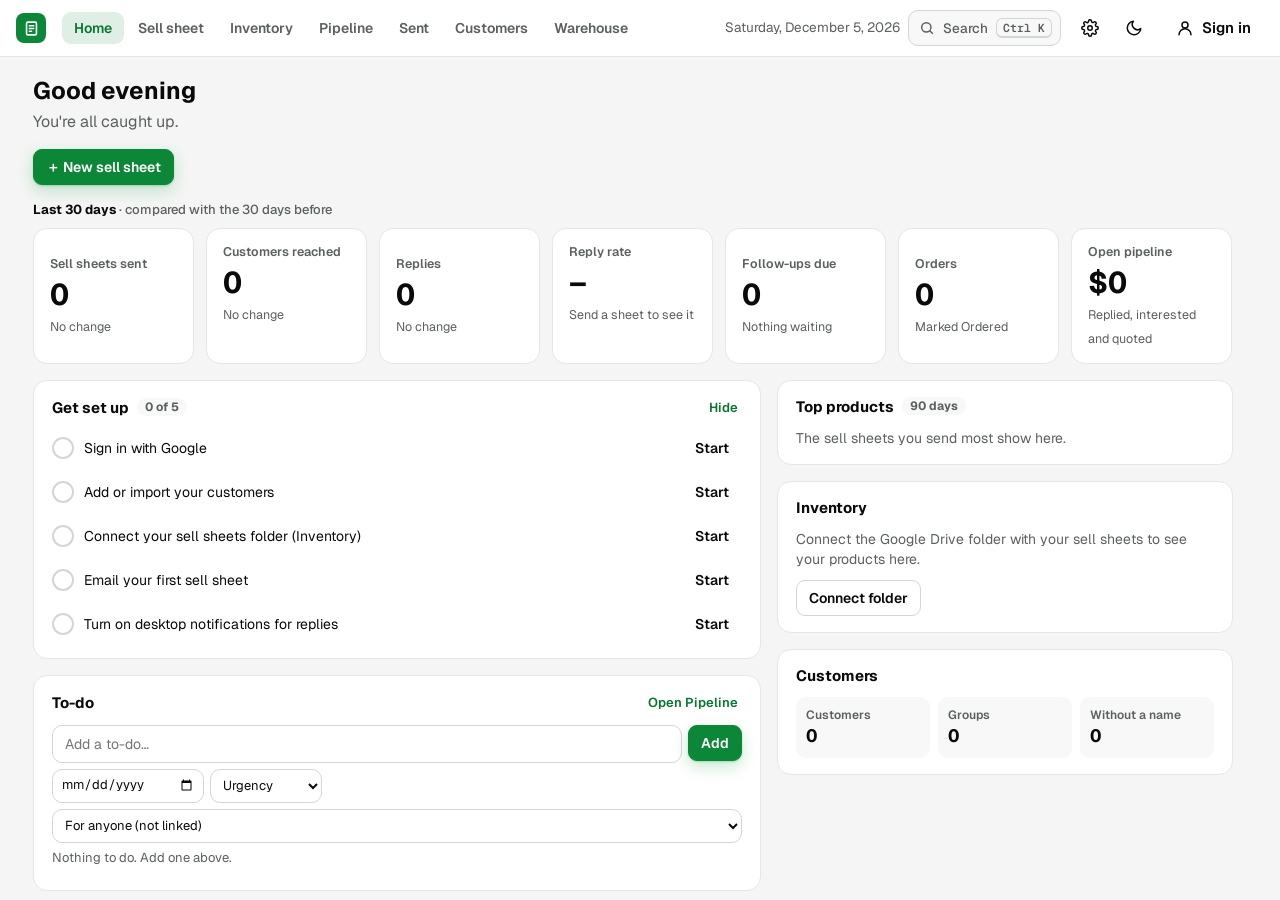
==== commit 59eaf220: "Inventory: stock in & out per sell sheet; all out moves it to Inactive as Out of stock Record stock " ====
--- a/index.html
+++ b/index.html
@@ -352,6 +352,21 @@
 .iv-selbox{position:absolute;top:10px;left:10px;z-index:2;width:22px;height:22px;margin:0;accent-color:var(--accent);opacity:0;transition:opacity .15s}.iv-card:hover .iv-selbox,.iv-selbox:checked,.iv-grid.selecting .iv-selbox,.iv-selbox:focus-visible{opacity:1}
 .iv-star{position:absolute;top:8px;right:8px;z-index:2;width:30px;height:30px;border-radius:50%;border:0;background:rgba(255,255,255,.9);color:#9aa09c;font-size:16px;line-height:30px;cursor:pointer;box-shadow:0 1px 3px rgba(0,0,0,.15)}.iv-star.on{color:#E8A600}
 .iv-off{position:absolute;top:44px;right:8px;z-index:2;background:rgba(10,10,10,.75);color:#fff;border-radius:6px;padding:2px 7px;font:700 11px var(--ui)}
+.iv-off.oos{background:var(--bad)}
+.iv-oos{color:var(--bad);font-weight:700}
+.ivs-now{display:flex;align-items:center;gap:12px;background:var(--raise);border-radius:10px;padding:10px 12px;margin-bottom:10px}
+.ivs-now>b{font:700 26px var(--ui);font-variant-numeric:tabular-nums}
+.ivs-now span{font-size:13.5px;font-weight:600}.ivs-now small{display:block;color:var(--muted);font-weight:500;font-size:12px}
+.ivs-now em{margin-left:auto;font-style:normal;font-size:12px;border:1px solid currentColor;border-radius:6px;padding:2px 7px}
+.ivs-now.oos>b{color:var(--bad)}
+.ivs-form{display:flex;flex-wrap:wrap;gap:8px;align-items:center}
+.ivs-form .in{width:auto;min-width:0}.ivs-form #ivsN{width:130px}.ivs-form .ivs-note{flex:1 1 200px;min-width:0}
+.ivs-acts{display:flex;flex-wrap:wrap;gap:8px;align-items:center;margin-top:8px}
+.ivs-hist{display:grid;gap:2px;max-height:260px;overflow:auto;margin-top:10px}
+.ivs-hist .r{display:grid;grid-template-columns:64px minmax(0,1fr) auto auto;gap:10px;align-items:center;padding:6px 8px;border-radius:8px;font-size:13.5px}
+.ivs-hist .r:hover{background:var(--raise)}
+.ivs-hist .ivs-q{font-weight:700;font-variant-numeric:tabular-nums;text-align:right;border:0;background:none;padding:0}.ivs-hist .ivs-q.out{color:var(--bad)}.ivs-hist .ivs-q.in{color:var(--good)}
+.ivs-hist small{display:block;color:var(--muted);font-size:12px;overflow:hidden;text-overflow:ellipsis;white-space:nowrap}
 .iv-sent{font-size:12.5px;color:var(--muted)}.iv-sent b{color:var(--ink)}.iv-sent .rp{color:var(--accent-fg);font-weight:600}
 .iv-seg{display:inline-flex;border:1px solid var(--line2);border-radius:10px;overflow:hidden}.iv-seg button{border:0;background:var(--panel);padding:0 12px;height:36px;font:600 13px var(--ui);color:var(--muted);cursor:pointer;white-space:nowrap}.iv-seg button small{font-weight:500;margin-left:4px;opacity:.8}.iv-seg button[aria-pressed=true]{background:var(--ink);color:var(--panel)}
 .iv-chip{border:1px solid var(--line2);background:var(--panel);border-radius:10px;height:38px;padding:0 12px;font:600 13px var(--ui);color:var(--ink);cursor:pointer}.iv-chip[aria-pressed=true]{background:#FFF4D6;border-color:#E8A600;color:#7A5500}
@@ -4551,12 +4566,31 @@
 // per product (by its folder path + name): {active:false} when inactive, star, note, upd. Kept in this browser and synced.
 const ivMetaAll=()=>{try{const m=JSON.parse(lsGet('ss-inv-meta')||'{}');return m&&typeof m==='object'&&!Array.isArray(m)?m:{};}catch(_){return{};}};
 function mergeInvMeta(...srcs){const out={};for(const src of srcs)if(src&&typeof src==='object'&&!Array.isArray(src))for(const[k,v]of Object.entries(src)){if(!v||typeof v!=='object'||String(k).length>400)continue;
-    if(!out[k]||(+v.upd||0)>(+out[k].upd||0))out[k]={active:v.active!==false,star:!!v.star,note:String(v.note||'').slice(0,2000),upd:+v.upd||0};}return out;}
+    if(!out[k]||(+v.upd||0)>(+out[k].upd||0))out[k]={active:v.active!==false,star:!!v.star,note:String(v.note||'').slice(0,2000),io:cleanIO(v.io),upd:+v.upd||0};}return out;}
 let IVM=ivMetaAll();
-const ivm=k=>IVM[k]||{active:true,star:false,note:''};
+const ivm=k=>IVM[k]||{active:true,star:false,note:'',io:[]};
 // settings follow the product (by item code, else name), not the folder it's in
 const mk=x=>x.sum?.code?'c:'+nrm(x.sum.code):'n:'+nrm(x.name),mkOf=k=>{const x=IV.items.find(i=>i.key===k);return x?mk(x):k;};
 function ivmSet(keys,patch){const now=Date.now();IVM=ivMetaAll();for(const k of keys)IVM[k]={...ivm(k),...patch,upd:now};lsSet('ss-inv-meta',JSON.stringify(IVM));scheduleSync();}
+/* ---------- stock in & out, per product ----------
+   Stock starts at the pieces on the sell sheet. Record stock going out (all of it, or part: for the whole item or one colour)
+   and coming in. When nothing is left the product goes to Inactive, labelled "Out of stock"; recording stock in brings it back.
+   Kept with the product's settings (star, note), so it's synced to your devices. */
+const IO_MAX=200;
+function cleanIO(l){return(Array.isArray(l)?l:[]).map(m=>m&&typeof m==='object'?{id:String(m.id||'').slice(0,24)||Math.random().toString(36).slice(2,10),at:+m.at||0,d:m.d==='in'?'in':'out',n:Math.max(0,Math.min(1e7,Math.round(+m.n||0))),c:String(m.c||'').slice(0,80),note:String(m.note||'').slice(0,200),...(m.by?{by:String(m.by).slice(0,120)}:{})}:null).filter(m=>m&&m.n>0).slice(-IO_MAX);}
+const ivIO=x=>cleanIO(ivm(mk(x)).io);
+function ivStock(x){const base=x.sum?.pcs||0,io=ivIO(x),byC=new Map();let inn=0,out=0;
+  for(const m of io){if(m.d==='in')inn+=m.n;else out+=m.n;if(m.c){const k=m.c.toLowerCase(),o=byC.get(k)||{in:0,out:0};o[m.d]+=m.n;byC.set(k,o);}}
+  return{base,inn,out,left:Math.max(0,base+inn-out),moved:io.length>0,byC,io};}
+// everything has gone out
+const ivOos=x=>{const st=ivStock(x);return st.moved&&st.left<=0;};
+const ivColLeft=(x,c)=>{const o=ivStock(x).byC.get(String(c.name||'').toLowerCase())||{in:0,out:0};return Math.max(0,Math.min(ivStock(x).left,(c.tot||0)+o.in-o.out));};
+const ivPpb=(x,c)=>c&&c.boxes&&c.tot?Math.round(c.tot/c.boxes):x.sum?.boxes&&x.sum?.pcs?Math.round(x.sum.pcs/x.sum.boxes):0;
+function ivRecord(x,d,n,c,note,quiet){const was=ivOos(x);
+  ivmSet([mk(x)],{io:[...ivIO(x),{id:Date.now().toString(36)+Math.random().toString(36).slice(2,6),at:Date.now(),d,n,c:c||'',note:note||'',...(meEmail()?{by:meEmail()}:{})}].slice(-IO_MAX)});
+  const now=ivOos(x),left=ivStock(x).left;if(quiet)return now&&!was;
+  toast(now&&!was?`${invTitle(x)} is out of stock. It's moved to Inactive, labelled Out of stock.`:was&&!now?`${invTitle(x)} is back in stock (${ivNF.format(left)} pcs).`
+    :`${d==='out'?'−':'+'}${ivNF.format(n)} pcs${c?' '+c:''} recorded · ${ivNF.format(left)} left`,6000);return now&&!was;}
 // who each product was sent to: the Sent list stores the sheet as "CODE · Title"
 const sheetParts=n=>{const p=String(n||'').split(' · ');return p.length>1?{code:nrm(p[0]),title:nrm(p.slice(1).join(' · '))}:{code:nrm(p[0]),title:nrm(p[0])};};
 let ivSendC=null;
@@ -4705,7 +4739,7 @@
     IV.items=[...keep,...todo.map(g=>({key:g.key,name:g.name,...ivPlace(g),files:g.files.map(ivFile),updated:Math.max(...g.files.map(x=>Date.parse(x.modifiedTime)||0)),pending:true}))];
     IV.prog={done:0,total:todo.length,phase:'read'};renderInv(true);await invPut(keep,gone);
     let i=0;const next=async()=>{while(i<todo.length){const g=todo[i++],it=await invRead(t,g);if(gen!==IV.gen)return;
-      const nk='n:'+nrm(it.name),ck_=mk(it),mm=ivMetaAll();if(ck_!==nk&&mm[nk]&&!mm[ck_])ivmSet([ck_],{active:mm[nk].active,star:mm[nk].star,note:mm[nk].note}); // a star or note set while it was still being read
+      const nk='n:'+nrm(it.name),ck_=mk(it),mm=ivMetaAll();if(ck_!==nk&&mm[nk]&&!mm[ck_])ivmSet([ck_],{active:mm[nk].active,star:mm[nk].star,note:mm[nk].note,io:mm[nk].io||[]}); // a star or note set while it was still being read
       const at=IV.items.findIndex(x=>x.key===g.key);if(at>=0)IV.items[at]=it;await invPut([it]);IV.prog.done++;invSoon();}};
     await Promise.all([next(),next(),next()]);if(gen!==IV.gen)return;
     IV.last=Date.now();lsSet('ss-inv-sync',String(IV.last));if(ptok){IV.ptok=ptok;lsSet('ss-inv-ptok',ptok);}}
@@ -4768,7 +4802,8 @@
   switch(k){
     case'code':return s.code?(cell?`<span class="iv-code">${esc(s.code)}</span>`:`<span class="iv-code">${esc(s.code)}</span>`):'';
     case'price':return s.price?`<span class="iv-price">${esc(s.price)}</span>`:'';
-    case'qty':return s.pcs||s.boxes?(cell?`${ivNF.format(s.pcs||0)} pcs${s.boxes?` · ${ivNF.format(s.boxes)} box${s.boxes===1?'':'es'}`:''}`:`<span class="iv-meta"><span><b>${ivNF.format(s.pcs||0)}</b> pcs</span>${s.boxes?`<span><b>${ivNF.format(s.boxes)}</b> box${s.boxes===1?'':'es'}</span>`:''}</span>`):'';
+    case'qty':{const st=ivStock(x);if(st.moved)return cell?`${ivNF.format(st.left)} of ${ivNF.format(st.base+st.inn)} pcs left`:`<span class="iv-meta"><span><b>${ivNF.format(st.left)}</b> of ${ivNF.format(st.base+st.inn)} pcs left</span>${st.out?`<span>${ivNF.format(st.out)} out</span>`:''}</span>`;}
+      return s.pcs||s.boxes?(cell?`${ivNF.format(s.pcs||0)} pcs${s.boxes?` · ${ivNF.format(s.boxes)} box${s.boxes===1?'':'es'}`:''}`:`<span class="iv-meta"><span><b>${ivNF.format(s.pcs||0)}</b> pcs</span>${s.boxes?`<span><b>${ivNF.format(s.boxes)}</b> box${s.boxes===1?'':'es'}</span>`:''}</span>`):'';
     case'sizes':return s.sizes?.length&&s.showSizes?line(esc(s.sizes.join(' · '))):'';
     case'swatch':return swDots(s.colours||[],cell?6:8);
     case'colnames':return s.colours?.length?line(esc(s.colours.map(c=>c.name).join(', '))):'';
@@ -4783,13 +4818,13 @@
     case'updated':return line('Updated '+esc(ago(x.updated)));
     case'folder':return line(esc(ivFolderLabel(x.files[0]?.parent)||x.path||''));
     case'file':return line(esc(x.files[0]?.name||''));
-    case'status':return cell?(ivOn(x)?'Active':'<span class="iv-sync">Inactive</span>'):'';
+    case'status':return cell?(ivOos(x)?'<span class="iv-oos">Out of stock</span>':ivOn(x)?'Active':'<span class="iv-sync">Inactive</span>'):'';
     default:if(k.startsWith('d:')){const lab=k.slice(2).toLowerCase(),d=(s.details||[]).find(r=>r.label.trim().toLowerCase()===lab);return d?(cell?esc(d.value):`<span class="iv-line"><span class="k">${esc(d.label)}:</span> ${esc(d.value)}</span>`):'';}return'';}}
 function ivCardsHTML(shown){IVF=null;const F=ivFields().filter(f=>f.on),pic=ivOnF('photo'),overlay=new Set(pic?['type','cat','formats']:[]);
   const lines=F.filter(f=>!['photo','star','status'].includes(f.k)&&!overlay.has(f.k));
   return`<div class="iv-grid${IV.sel.size?' selecting':''}${IV.anim?' anim':''}${pic?'':' nopic'}">${shown.map(x=>{const m=ivm(mk(x)),on=ivOn(x),tag=[ivOnF('type')&&x.type,ivOnF('cat')&&x.cat].filter(Boolean).join(' · ');
     return`<div class="iv-card${IV.open===x.key?' on':''}${on?'':' off'}" role="button" tabindex="0" data-iv="${esc(x.key)}" aria-label="${esc(invTitle(x))}"><input class="iv-selbox" type="checkbox" data-ivsel="${esc(x.key)}" ${IV.sel.has(x.key)?'checked':''} aria-label="Select ${esc(invTitle(x))}">
-      ${ivOnF('star')?`<button class="iv-star${m.star?' on':''}" type="button" data-ivstar="${esc(x.key)}" aria-pressed="${!!m.star}" aria-label="${m.star?'Unstar':'Star'} ${esc(invTitle(x))}" title="${m.star?'Starred: shown first':'Star to show first'}">${m.star?'★':'☆'}</button>`:''}${!on&&ivOnF('status')?'<span class="iv-off">Inactive</span>':''}
+      ${ivOnF('star')?`<button class="iv-star${m.star?' on':''}" type="button" data-ivstar="${esc(x.key)}" aria-pressed="${!!m.star}" aria-label="${m.star?'Unstar':'Star'} ${esc(invTitle(x))}" title="${m.star?'Starred: shown first':'Star to show first'}">${m.star?'★':'☆'}</button>`:''}${!on&&ivOnF('status')?(ivOos(x)?'<span class="iv-off oos">Out of stock</span>':'<span class="iv-off">Inactive</span>'):''}
       ${pic?`<div class="iv-img">${invPicHTML(x)}${tag?`<span class="iv-tag">${esc(tag)}</span>`:''}${ivOnF('formats')?`<span class="iv-fmt">${x.files.map(f=>`<span>${esc(f.kind)}</span>`).join('')}</span>`:''}</div>`:''}
       <div class="iv-info"><h4>${esc(invTitle(x))}</h4>${x.pending?'<span class="iv-sync">Reading…</span>':x.bad?`<span class="iv-bad">${esc(x.bad)}</span>`:''}${lines.map(f=>ivVal(x,f.k)).join('')}</div></div>`;}).join('')}</div>`;}
 function ivListHTML(shown){IVF=null;const F=ivFields().filter(f=>f.on&&!['photo','star'].includes(f.k)),pic=ivOnF('photo'),num=new Set(['sent']);
@@ -4797,17 +4832,18 @@
     <tbody>${shown.map(x=>{const m=ivm(mk(x));return`<tr data-iv="${esc(x.key)}"${IV.open===x.key?' class="on"':''} tabindex="0"${ivOn(x)?'':' style="opacity:.6"'}><td><input type="checkbox" data-ivsel="${esc(x.key)}" ${IV.sel.has(x.key)?'checked':''} aria-label="Select ${esc(invTitle(x))}"></td>${pic?`<td><div class="th">${invPicHTML(x)}</div></td>`:''}
       <td><b>${ivOnF('star')&&m.star?'<span style="color:#E8A600">★</span> ':''}${esc(invTitle(x))}</b>${x.bad?`<div class="iv-bad">${esc(x.bad)}</div>`:''}</td>${F.map(f=>`<td${num.has(f.k)?' class="num"':''}>${ivVal(x,f.k,1)}</td>`).join('')}</tr>`;}).join('')}</tbody></table>`;}
 // a status folder in Drive decides; otherwise what was set here
-const ivOn=x=>x.fst?x.fst==='on':ivm(mk(x)).active!==false;
+// out of stock always counts as inactive
+const ivOn=x=>!ivOos(x)&&(x.fst?x.fst==='on':ivm(mk(x)).active!==false);
 function invShown(){const q=IV.q.trim().toLowerCase();let l=IV.items.filter(x=>(!IV.type||x.type===IV.type)&&(IV.status==='all'||(IV.status==='active')===ivOn(x))&&(!IV.star||ivm(mk(x)).star)&&(!IV.cat||x.cat===IV.cat)&&(!q||ivm(mk(x)).note.toLowerCase().includes(q)||[invTitle(x),x.name,x.sum?.code,x.cat,x.path,...(x.sum?.colours||[]).map(c=>c.name),...(x.sum?.details||[]).map(d=>d.value)].some(v=>String(v||'').toLowerCase().includes(q))));
-  const by={name:(a,b)=>COLL.compare(invTitle(a),invTitle(b)),code:(a,b)=>COLL.compare(a.sum?.code||'~',b.sum?.code||'~'),pcs:(a,b)=>(b.sum?.pcs||0)-(a.sum?.pcs||0),updated:(a,b)=>b.updated-a.updated,
+  const by={name:(a,b)=>COLL.compare(invTitle(a),invTitle(b)),code:(a,b)=>COLL.compare(a.sum?.code||'~',b.sum?.code||'~'),pcs:(a,b)=>ivStock(b).left-ivStock(a).left,updated:(a,b)=>b.updated-a.updated,
     sent:(a,b)=>ivSendStats(b).n-ivSendStats(a).n,replies:(a,b)=>ivSendStats(b).rep-ivSendStats(a).rep,lastsent:(a,b)=>ivSendStats(b).last-ivSendStats(a).last}[IV.sort]||((a,b)=>b.updated-a.updated);
   // starred first, then the chosen order
   return l.sort((a,b)=>(+!!ivm(mk(b)).star)-(+!!ivm(mk(a)).star)||by(a,b));}
 function renderInv(bg){if(!invDlg.open)return;const F=IV.folder,items=IV.items;IVM=ivMetaAll();lgLoad();
   const nOn=items.filter(ivOn).length,nOff=items.length-nOn,nStar=items.filter(x=>ivm(mk(x)).star).length,base=IV.status==='all'?items:items.filter(x=>(IV.status==='active')===ivOn(x));
   IV.sel=new Set([...IV.sel].filter(k=>items.some(x=>x.key===k)));
-  const sum=base.reduce((a,x)=>(a.pcs+=x.sum?.pcs||0,a.boxes+=x.sum?.boxes||0,(x.sum?.colours||[]).forEach(c=>a.cols.add(c.name.toLowerCase())),a),{pcs:0,boxes:0,cols:new Set()});
-  $('#ivSum').textContent=F?`${nOn} active · ${nOff} inactive${items.some(x=>x.fst)?' (from your Drive folders)':''}`:'';
+  const nOos=items.filter(ivOos).length,sum=base.reduce((a,x)=>(a.pcs+=ivStock(x).left,a.boxes+=x.sum?.boxes||0,(x.sum?.colours||[]).forEach(c=>a.cols.add(c.name.toLowerCase())),a),{pcs:0,boxes:0,cols:new Set()});
+  $('#ivSum').textContent=F?`${nOn} active · ${nOff} inactive${nOos?` (${nOos} out of stock)`:''}${items.some(x=>x.fst)?' · status from your Drive folders':''}`:'';
   // bar: folder, sync state
   const fic='<svg viewBox="0 0 24 24" fill="none" stroke="currentColor" stroke-width="2" stroke-linecap="round" stroke-linejoin="round"><path d="M3 7a2 2 0 0 1 2-2h4l2 2h8a2 2 0 0 1 2 2v8a2 2 0 0 1-2 2H5a2 2 0 0 1-2-2z"/></svg>';
   const P=IV.prog;
@@ -4832,11 +4868,11 @@
       <span class="iv-seg" role="group" aria-label="Show">${[['active','Active',nOn],['inactive','Inactive',nOff],['all','All',items.length]].map(([v,n,c])=>`<button type="button" data-ivst="${v}" aria-pressed="${IV.status===v}">${n}<small>${c}</small></button>`).join('')}</span>
       ${types.length?`<span class="iv-seg" role="group" aria-label="Type"><button type="button" data-ivtype="" aria-pressed="${!IV.type}">All types</button>${types.map(([t,n])=>`<button type="button" data-ivtype="${esc(t)}" aria-pressed="${IV.type===t}">${esc(t)}<small>${n}</small></button>`).join('')}</span>`:''}
       <button class="iv-chip" type="button" data-ivstar-f aria-pressed="${IV.star}" title="Only starred products">★ Starred${nStar?` (${nStar})`:''}</button>
-      <select class="in" id="ivSort" aria-label="Sort">${[['updated','Recently updated'],['name','Name A–Z'],['code','Item code'],['pcs','Most pieces'],['sent','Most sent'],['replies','Most replies'],['lastsent','Recently sent']].map(([v,n])=>`<option value="${v}"${IV.sort===v?' selected':''}>${n}</option>`).join('')}</select>
+      <select class="in" id="ivSort" aria-label="Sort">${[['updated','Recently updated'],['name','Name A–Z'],['code','Item code'],['pcs','Most pieces left'],['sent','Most sent'],['replies','Most replies'],['lastsent','Recently sent']].map(([v,n])=>`<option value="${v}"${IV.sort===v?' selected':''}>${n}</option>`).join('')}</select>
       <span class="iv-view" role="group" aria-label="View"><button type="button" data-ivview="grid" aria-pressed="${IV.view==='grid'}">Cards</button><button type="button" data-ivview="list" aria-pressed="${IV.view==='list'}">List</button></span>
       <button class="btn sm ghost" type="button" id="ivFieldsBtn" title="Choose the information shown on the cards and in the list">Show info</button>
       <button class="btn sm ghost" type="button" id="ivExport" title="Download the inventory as a spreadsheet (CSV)">Export</button><button class="btn sm primary" type="button" id="ivLine" title="Make one PDF with several products: the ticked ones, or everything shown">Line sheet${IV.sel.size?` (${IV.sel.size})`:''}</button></div>
-    ${IV.sel.size?`<div class="iv-bulk" role="toolbar" aria-label="Selected products"><b>${IV.sel.size} selected</b><span class="spacer"></span><button class="btn sm" type="button" data-ivbulk="on">Mark active</button><button class="btn sm" type="button" data-ivbulk="off">Mark inactive</button><button class="btn sm" type="button" data-ivbulk="star">★ Star</button><button class="btn sm" type="button" data-ivbulk="unstar">Unstar</button><button class="btn sm" type="button" data-ivbulk="line">Line sheet</button><button class="btn sm" type="button" data-ivbulk="all">Select all shown</button><button class="btn sm" type="button" data-ivbulk="clear">Clear</button></div>`:''}
+    ${IV.sel.size?`<div class="iv-bulk" role="toolbar" aria-label="Selected products"><b>${IV.sel.size} selected</b><span class="spacer"></span><button class="btn sm" type="button" data-ivbulk="on">Mark active</button><button class="btn sm" type="button" data-ivbulk="off">Mark inactive</button><button class="btn sm" type="button" data-ivbulk="allout" title="Record everything left as gone out: they move to Inactive as Out of stock">All out</button><button class="btn sm" type="button" data-ivbulk="restock" title="Clear the in &amp; out history: stock goes back to what the sell sheets say">Back in stock</button><button class="btn sm" type="button" data-ivbulk="star">★ Star</button><button class="btn sm" type="button" data-ivbulk="unstar">Unstar</button><button class="btn sm" type="button" data-ivbulk="line">Line sheet</button><button class="btn sm" type="button" data-ivbulk="all">Select all shown</button><button class="btn sm" type="button" data-ivbulk="clear">Clear</button></div>`:''}
     <div class="iv-cats">${cats.length?`<button class="iv-cat" type="button" data-ivcat="" aria-pressed="${!IV.cat}">All<small>${items.length}</small></button>${cats.map(([c,n])=>`<button class="iv-cat" type="button" data-ivcat="${esc(c)}" aria-pressed="${IV.cat===c}">${esc(c)}<small>${n}</small></button>`).join('')}`:''}</div>
     ${!items.length&&!IV.busy?'<div class="iv-empty"><h3>No sell sheets in this folder yet</h3><p>Add PDF or Word sell sheets to the folder in Google Drive (Save to Drive from this site works too), then click Refresh.</p></div>'
       :!shown.length?`<div class="iv-empty"><p>${IV.status==='inactive'&&!nOff?'No inactive products. Mark a product inactive (in its panel, or tick several) to hide it from the active list without deleting anything.':'Nothing matches.'}</p></div>`
@@ -4847,17 +4883,18 @@
   // a background refresh mustn't wipe a form being filled in, or a note being typed
   const sig=IV.add?'add:'+IV.add.mode+':'+(IV.add.key||''):'item:'+IV.open;if(!force&&d.dataset.sig===sig&&!d.hidden&&(IV.add||d.contains(document.activeElement)))return;d.dataset.sig=sig;
   if(IV.add){d.hidden=false;d.innerHTML=ivAddHTML();return;}const x=IV.items.find(i=>i.key===IV.open);if(!x){d.hidden=true;d.innerHTML='';d.dataset.sig='';return;}d.hidden=false;
-  const s=x.sum,full=IV.full.get(x.file+'|'+x.mod),sz=s?.showSizes&&s?.sizes?.length;
+  const s=x.sum,full=IV.full.get(x.file+'|'+x.mod),sz=s?.showSizes&&s?.sizes?.length,mv=ivStock(x).io.some(m=>m.c);
   const pv=full||x.thumb||x.photo;
   d.innerHTML=`<div class="ivd-b"><div><div class="ivd-pv">${pv?`<img src="${pv}" alt="Sell sheet ${esc(invTitle(x))}">`:`<div class="iv-ph" style="--c:${esc(s?.theme||'#1F2A44')}">${esc(initials(invTitle(x)))}</div>`}</div>
       ${x.photos?.length>1||(x.photo&&x.thumb)?`<div class="ivd-photos">${x.thumb?`<img src="${x.thumb}" alt="Sell sheet" data-ivpv="sheet" title="The sell sheet">`:''}${(x.photos||[]).map((p,i)=>`<img src="${p}" alt="Photo ${i+1}" data-ivpv="${i}" title="Photo ${i+1}">`).join('')}</div>`:''}</div>
     <div><div class="ivd-h">${x.cat?`<span class="iv-sync">${esc(x.path||x.cat)}</span>`:''}<h3>${esc(invTitle(x))}</h3>${x.type?`<span class="iv-type">${esc(x.type)}</span> `:''}${s?.code?`<span class="iv-code">ITEM CODE · ${esc(s.code)}</span>`:''}${s?.price?`<span class="iv-price">${esc(s.price)}</span>`:''}</div>
-      <div class="ivd-state"><label class="switch"><input type="checkbox" data-ivd-active ${ivOn(x)?'checked':''}><span class="sw-ui" aria-hidden="true"></span><span><b>${ivOn(x)?'Active':'Inactive'}</b><small>${x.fst?`From your Drive folder “${esc(IV.tree?.get(x.ids?.[x.fsi])?.name||(x.fst==='on'?'Active':'Inactive'))}”. Switching moves the file${x.files.length>1?'s':''} to your ${x.fst==='on'?'Inactive':'Active'} folder.`:ivOn(x)?'Shown in the active list':'Hidden from the active list; nothing is deleted'}</small></span></label>
+      <div class="ivd-state">${ivOos(x)?`<label class="switch"><input type="checkbox" data-ivd-active disabled><span class="sw-ui" aria-hidden="true"></span><span><b class="iv-oos">Out of stock</b><small>Everything has gone out, so it's under Inactive. Record stock coming in (below) to make it active again.</small></span></label>`:`<label class="switch"><input type="checkbox" data-ivd-active ${ivOn(x)?'checked':''}><span class="sw-ui" aria-hidden="true"></span><span><b>${ivOn(x)?'Active':'Inactive'}</b><small>${x.fst?`From your Drive folder “${esc(IV.tree?.get(x.ids?.[x.fsi])?.name||(x.fst==='on'?'Active':'Inactive'))}”. Switching moves the file${x.files.length>1?'s':''} to your ${x.fst==='on'?'Inactive':'Active'} folder.`:ivOn(x)?'Shown in the active list':'Hidden from the active list; nothing is deleted'}</small></span></label>`}
         <button class="iv-chip" type="button" data-ivstar="${esc(x.key)}" aria-pressed="${!!ivm(mk(x)).star}">${ivm(mk(x)).star?'★ Starred':'☆ Star'}</button></div>
       ${x.bad?`<p class="iv-bad">${esc(x.bad)}. You can still open it in Drive.</p>`:''}
       ${s?`<div class="ivd-kpis"><div><small>Total pieces</small><b>${ivNF.format(s.pcs||0)}</b></div><div><small>Boxes</small><b>${ivNF.format(s.boxes||0)}</b></div><div><small>Colours</small><b>${(s.colours||[]).length}</b></div></div>`:''}
-      ${s?.colours?.length?`<div class="ivd-sec"><h4>Colours${sz?' & sizes':''}</h4><table class="ivd-t"><thead><tr><th>Colour</th>${sz?s.sizes.map(z=>`<th>${esc(z)}</th>`).join(''):''}<th>Boxes</th><th>Pieces</th></tr></thead><tbody>${s.colours.map(c=>{const w=swatch(c.name);return`<tr><td><i style="--c:${esc(w||'#ccc')}"></i>${esc(c.name)}</td>${sz?s.sizes.map((_,j)=>`<td>${c.po?'–':c.q?.[j]||'–'}</td>`).join(''):''}<td>${c.po?'–':ivNF.format(c.boxes||0)}</td><td>${c.po&&!c.tot?'–':ivNF.format(c.tot||0)}</td></tr>`;}).join('')}
-        <tr class="tot"><td>Total</td>${sz?s.sizes.map((_,j)=>`<td>${ivNF.format(s.totQ?.[j]||0)}</td>`).join(''):''}<td>${ivNF.format(s.boxes||0)}</td><td>${ivNF.format(s.pcs||0)}</td></tr></tbody></table></div>`:''}
+      ${s?.colours?.length?`<div class="ivd-sec"><h4>Colours${sz?' & sizes':''}</h4><table class="ivd-t"><thead><tr><th>Colour</th>${sz?s.sizes.map(z=>`<th>${esc(z)}</th>`).join(''):''}<th>Boxes</th><th>Pieces</th>${mv?'<th>Left</th>':''}</tr></thead><tbody>${s.colours.map(c=>{const w=swatch(c.name);return`<tr><td><i style="--c:${esc(w||'#ccc')}"></i>${esc(c.name)}</td>${sz?s.sizes.map((_,j)=>`<td>${c.po?'–':c.q?.[j]||'–'}</td>`).join(''):''}<td>${c.po?'–':ivNF.format(c.boxes||0)}</td><td>${c.po&&!c.tot?'–':ivNF.format(c.tot||0)}</td>${mv?`<td><b>${c.po&&!c.tot&&!ivColLeft(x,c)?'–':ivNF.format(ivColLeft(x,c))}</b></td>`:''}</tr>`;}).join('')}
+        <tr class="tot"><td>Total</td>${sz?s.sizes.map((_,j)=>`<td>${ivNF.format(s.totQ?.[j]||0)}</td>`).join(''):''}<td>${ivNF.format(s.boxes||0)}</td><td>${ivNF.format(s.pcs||0)}</td>${mv?`<td>${ivNF.format(ivStock(x).left)}</td>`:''}</tr></tbody></table>${mv?'<p class="iv-sync" style="margin:6px 0 0">Left per colour counts what was recorded for that colour, and is never more than the item has left.</p>':''}</div>`:''}
+      ${ivStockHTML(x)}
       ${s?.details?.length?`<div class="ivd-sec"><h4>Product details</h4><dl class="ivd-kv">${s.details.map(r=>`<dt>${esc(r.label)}</dt><dd>${esc(r.value)}</dd>`).join('')}</dl></div>`:''}
       ${(()=>{const z=ivSendStats(x),l=z.list.slice().sort((a,b)=>b.last-a.last);const had=new Set(l.flatMap(t=>[t.root.cust,t.root.email,...(t.root.emails||[])].map(ck))),never=CU.list.filter(c=>![c.email,...altOf(c)].some(m=>had.has(ck(m))));
         return`<div class="ivd-sec"><h4>Sent to${z.n?` (${z.n})`:''}</h4>${z.n?`<p class="ivd-sentsum"><b>${z.n}</b> customer${z.n>1?'s':''} · <b>${z.rep}</b> replied${z.ord?` · <b>${z.ord}</b> ordered`:''} · last sent ${esc(ago(z.last))}</p>
@@ -4869,6 +4906,18 @@
     <div class="ivd-f"><button class="btn sm primary" type="button" data-ivd="edit"${x.kind==='image'?' disabled title="Pictures can\'t be opened in the editor"':''}>Open in editor</button><button class="btn sm" type="button" data-ivd="email"${x.kind==='image'?' disabled':''}>Email this sell sheet</button><span class="spacer"></span><button class="btn sm ghost" type="button" data-ivd="close">Close</button></div>`;
   // a sharper picture of the sell sheet for the large preview
   if(!full&&x.files[0]?.kind==='PDF'&&!x.pending&&!x._loading){x._loading=true;const fk=x.file+'|'+x.mod;invToken(false).then(async t=>{if(!t)return;const f=await invDownload(t,{id:x.files[0].id,name:x.files[0].name,mimeType:'application/pdf'});const u=await pdfPage1(await f.arrayBuffer(),900);if(u){IV.full.set(fk,u);if(IV.open===x.key){const im=$('#ivDetail .ivd-pv img');if(im)im.src=u;}}}).catch(()=>{}).finally(()=>{x._loading=false;});}}
+// the in & out panel of one product: how many are left, a form for stock going out (all or part) or coming in, and the history
+function ivStockHTML(x){const s=x.sum||{},st=ivStock(x),cols=(s.colours||[]).filter(c=>c.name),ppb=ivPpb(x),oos=st.moved&&st.left<=0,hist=st.io.slice().reverse();
+  return`<div class="ivd-sec ivd-io"><h4>Stock in &amp; out</h4>
+    <div class="ivs-now${oos?' oos':''}"><b>${ivNF.format(st.left)}</b><span>pcs left${ppb&&st.left?` · about ${ivNF.format(Math.floor(st.left/ppb))} box${Math.floor(st.left/ppb)===1?'':'es'}`:''}<small>${st.moved?`${ivNF.format(st.base)} on the sell sheet${st.inn?` · +${ivNF.format(st.inn)} in`:''}${st.out?` · −${ivNF.format(st.out)} out`:''}`:st.base?'As on the sell sheet. Nothing recorded yet.':'The sell sheet has no quantities. Record stock coming in to start.'}</small></span>${oos?'<em class="iv-oos">Out of stock</em>':''}</div>
+    <div class="ivs-form"><input class="in" id="ivsN" type="number" min="1" step="1" inputmode="numeric" placeholder="How many" aria-label="How many">
+      ${ppb?'<select class="in" id="ivsU" aria-label="Unit"><option value="pcs">pcs</option><option value="boxes">boxes</option></select>':'<span class="iv-sync">pcs</span>'}
+      ${cols.length?`<select class="in" id="ivsC" aria-label="Colour"><option value="">Whole item</option>${cols.map(c=>`<option value="${esc(c.name)}">${esc(c.name)} (${ivNF.format(ivColLeft(x,c))} left)</option>`).join('')}</select>`:''}
+      <input class="in ivs-note" id="ivsNote" maxlength="200" placeholder="Note: customer, PO… (optional)" aria-label="Note"></div>
+    <div class="ivs-acts"><button class="btn sm primary" type="button" data-ivs="out">− Out</button><button class="btn sm" type="button" data-ivs="in">＋ In</button><button class="btn sm" type="button" data-ivs="all"${st.left?'':' disabled'} title="Everything left (or everything left of the chosen colour) goes out">All out</button>
+      <span class="iv-sync">Type a number for part of it, or All out for everything.</span></div>
+    ${hist.length?`<div class="ivs-hist">${hist.map(m=>`<div class="r"><span class="ivs-q ${m.d}">${m.d==='out'?'−':'+'}${ivNF.format(m.n)}</span><span><b>${m.d==='out'?'Out':'In'}${m.c?' · '+esc(m.c):''}</b><small>${esc([m.note,m.by].filter(Boolean).join(' · '))}</small></span><em class="iv-sync" title="${esc(DTF_WHEN.format(m.at))}">${esc(ago(m.at))}</em><button class="tiny" type="button" data-ivsdel="${esc(m.id)}" aria-label="Undo this entry" title="Undo">✕</button></div>`).join('')}</div>
+      <button class="lnk" type="button" data-ivs="reset" style="margin-top:6px">Start over from the sell sheet</button>`:''}</div>`;}
 async function invOpenSheet(x,thenEmail,pick){let t;try{t=await invToken(true);}catch(e){toast(e.message,5000);return;}
   const f=x.files.find(f=>f.kind!=='JPG'&&f.kind!=='PNG');if(!f)return;toast('Opening '+invTitle(x)+'…',20000);
   try{const mime=Object.keys(INV_MIMES).find(k=>INV_MIMES[k]===f.kind),file=await invDownload(t,{id:f.id,name:f.name,mimeType:mime});invDlg.close();await openSheetFile(file);if(thenEmail){openMail();if(pick){CU.sel=new Set(pick);renderCust(true);toast(`${pick.length} customer${pick.length>1?'s':''} ticked: everyone who hasn't had this sell sheet. Untick anyone you don't want, then Send.`,7000);}}}
@@ -4894,6 +4943,12 @@
   const bk=t.closest('[data-ivbulk]');if(bk){const a=bk.dataset.ivbulk,keys=[...IV.sel];
     if(a==='clear')IV.sel.clear();else if(a==='all')invShown().forEach(x=>IV.sel.add(x.key));
     else if(a==='line'){openLine(keys);return;}
+    else if(a==='allout'){const its=keys.map(k=>IV.items.find(x=>x.key===k)).filter(x=>x&&ivStock(x).left>0);if(!its.length){toast('Nothing left to take out of those.');renderInv();return;}
+      if(!confirm(`Record everything left of ${its.length} product${its.length>1?'s':''} as gone out? ${its.length>1?'They':'It'} will move to Inactive, labelled Out of stock.`)){renderInv();return;}
+      for(const x of its)ivRecord(x,'out',ivStock(x).left,'','All out',true);toast(`${its.length} product${its.length>1?'s':''} out of stock, now under Inactive`);IV.sel.clear();}
+    else if(a==='restock'){const its=keys.map(k=>IV.items.find(x=>x.key===k)).filter(x=>x&&ivStock(x).moved);if(!its.length){toast('None of those have any in & out recorded.');renderInv();return;}
+      if(!confirm(`Clear the in & out history of ${its.length} product${its.length>1?'s':''}? Stock goes back to what the sell sheet${its.length>1?'s say':' says'}.`)){renderInv();return;}
+      ivmSet(its.map(mk),{io:[]});toast(`${its.length} product${its.length>1?'s':''} back to the sell sheet's quantities`);IV.sel.clear();}
     else if(a==='on'||a==='off'){const its=keys.map(k=>IV.items.find(x=>x.key===k)).filter(Boolean),inF=its.filter(x=>x.fst&&(x.fst==='on')!==(a==='on')),loose=its.filter(x=>!x.fst);
       if(inF.length&&!confirm(`Move ${inF.length} sell sheet${inF.length>1?'s':''} to your ${a==='on'?'Active':'Inactive'} folder in Google Drive?`)){renderInv();return;}
       if(loose.length)ivmSet(loose.map(mk),{active:a==='on'});
@@ -4908,17 +4963,27 @@
   const v=t.closest('[data-ivview]');if(v){IV.view=v.dataset.ivview;lsSet('ss-inv-view',IV.view);renderInv();return;}
   const c=t.closest('[data-ivcat]');if(c){IV.cat=c.dataset.ivcat;renderInv();return;}
   const pvb=t.closest('[data-ivpv]');if(pvb){const im=$('#ivDetail .ivd-pv img');if(im)im.src=pvb.dataset.ivpv==='sheet'?((x=>x&&IV.full.get(x.file+'|'+x.mod))(IV.items.find(i=>i.key===IV.open))||pvb.src):(IV.items.find(i=>i.key===IV.open)?.photo&&pvb.dataset.ivpv==='0'?IV.items.find(i=>i.key===IV.open).photo:pvb.src);return;}
+  const iod=t.closest('[data-ivsdel]');if(iod){const x=IV.items.find(i=>i.key===IV.open);if(!x)return;const was=ivOos(x);ivmSet([mk(x)],{io:ivIO(x).filter(m=>m.id!==iod.dataset.ivsdel)});
+    toast(was&&!ivOos(x)?`Undone. ${invTitle(x)} is back in stock.`:!was&&ivOos(x)?`Undone. ${invTitle(x)} is now out of stock.`:'Undone');renderInv();return;}
+  const iob=t.closest('[data-ivs]');if(iob){const x=IV.items.find(i=>i.key===IV.open);if(!x)return;const act=iob.dataset.ivs;
+    if(act==='reset'){if(!confirm(`Clear the in & out history of ${invTitle(x)}? Stock goes back to what the sell sheet says.`))return;ivmSet([mk(x)],{io:[]});toast('Back to the sell sheet\'s quantities');renderInv();return;}
+    const cn=$('#ivsC')?.value||'',col=cn?(x.sum?.colours||[]).find(c=>c.name===cn):null,st=ivStock(x),left=col?Math.min(st.left,ivColLeft(x,col)):st.left,note=($('#ivsNote')?.value||'').trim().slice(0,200);
+    if(act==='all'){if(!left){toast(`Nothing left${col?' in '+cn:''} to take out.`);return;}ivRecord(x,'out',left,cn,note||'All out');renderInv();return;}
+    let n=Math.round(+($('#ivsN')?.value||0));if(!(n>0)){toast('Type how many first.');$('#ivsN')?.focus();return;}
+    if($('#ivsU')?.value==='boxes')n*=ivPpb(x,col)||1;
+    if(act==='out'&&n>left){if(!left){toast(`Nothing left${col?' in '+cn:''} to take out.`);return;}if(!confirm(`Only ${ivNF.format(left)} pcs${col?' of '+cn:''} left. Take all ${ivNF.format(left)} out?`))return;n=left;}
+    ivRecord(x,act,n,cn,note);renderInv();return;}
   const a=t.closest('[data-ivd]');if(a){const x=IV.items.find(i=>i.key===IV.open);if(a.dataset.ivd==='close'){IV.open=null;renderInv();}
     else if(x&&a.dataset.ivd==='sendnew'){const l=ivSends(x),had=new Set(l.flatMap(t=>[t.root.cust,t.root.email,...(t.root.emails||[])].map(ck)));invOpenSheet(x,true,CU.list.filter(c=>![c.email,...altOf(c)].some(m=>had.has(ck(m)))).map(c=>ck(c.email)));}
     else if(x)invOpenSheet(x,a.dataset.ivd==='email');return;}
   const id=t.closest('button')?.id;
   if(id==='ivPick'||id==='ivChange')invPickFolder();else if(id==='ivSync')invSync(true);else if(id==='ivLinkGo')invUseLink($('#ivLink').value);});
-invDlg.addEventListener('keydown',e=>{if(e.key==='Enter'&&e.target.id==='ivNewName'){e.preventDefault();ivAddGo();return;}if(e.key==='Enter'&&e.target.id==='ivLink'){e.preventDefault();invUseLink(e.target.value);}
+invDlg.addEventListener('keydown',e=>{if(e.key==='Enter'&&e.target.id==='ivNewName'){e.preventDefault();ivAddGo();return;}if(e.key==='Enter'&&e.target.id==='ivsN'){e.preventDefault();$('#ivDetail [data-ivs="out"]')?.click();return;}if(e.key==='Enter'&&e.target.id==='ivLink'){e.preventDefault();invUseLink(e.target.value);}
   else if((e.key==='Enter'||e.key===' ')&&e.target.matches('tr[data-iv],.iv-card[data-iv]')){e.preventDefault();e.target.click();}});
 // spreadsheet of the inventory
 function invExport(){const q=v=>{v=String(v??'');if(/^[=+\-@\t\r]/.test(v)&&!/^-?\d[\d.,]*$/.test(v))v="'"+v;return`"${v.replace(/"/g,'""')}"`;},rows=invShown().map(x=>{const z=ivSendStats(x),m=ivm(mk(x)),s=x.sum||{};
-    return[invTitle(x),s.code,x.type||'',x.cats?x.cats.join(' / '):x.cat,ivOn(x)?'Active':'Inactive',m.star?'Yes':'',s.price,s.pcs,s.boxes,(s.colours||[]).map(c=>c.name).join('; '),(s.sizes||[]).join(' '),z.n,z.rep,z.last?dayStr(z.last):'',dayStr(x.updated),m.note,x.files.map(f=>f.link||'').join(' ')].map(q).join(',');});
-  save(`Inventory ${dayStr(Date.now())}.csv`,new Blob(['\uFEFF'+['Product,Item code,Type,Category,Status,Starred,Price,Pieces,Boxes,Colours,Sizes,Sent to,Replies,Last sent,Updated,Note,Drive files',...rows].join('\r\n')],{type:'text/csv'}));}
+    return[invTitle(x),s.code,x.type||'',x.cats?x.cats.join(' / '):x.cat,ivOos(x)?'Out of stock':ivOn(x)?'Active':'Inactive',m.star?'Yes':'',s.price,s.pcs,ivStock(x).left,s.boxes,(s.colours||[]).map(c=>c.name).join('; '),(s.sizes||[]).join(' '),z.n,z.rep,z.last?dayStr(z.last):'',dayStr(x.updated),m.note,x.files.map(f=>f.link||'').join(' ')].map(q).join(',');});
+  save(`Inventory ${dayStr(Date.now())}.csv`,new Blob(['\uFEFF'+['Product,Item code,Type,Category,Status,Starred,Price,Pieces,Pieces left,Boxes,Colours,Sizes,Sent to,Replies,Last sent,Updated,Note,Drive files',...rows].join('\r\n')],{type:'text/csv'}));}
 let ivNt=0;
 let ivQt=0;invDlg.addEventListener('input',e=>{if(e.target.dataset.ivnote!==undefined){const k=mkOf(e.target.dataset.ivnote),v=e.target.value;clearTimeout(ivNt);ivNt=setTimeout(()=>ivmSet([k],{note:v.slice(0,2000)}),400);return;}
   if(e.target.id==='ivQ'){IV.q=e.target.value;clearTimeout(ivQt);ivQt=setTimeout(renderInv,90);}});
@@ -5327,7 +5392,7 @@
       +row('Keep in sync automatically','Checks the folder in the background while the site is open. Changes you make here go to Drive straight away.',tog('inv.auto'))
       +row('Check every','',seg('inv.every',[[5,'5 min'],[15,'15'],[30,'30'],[60,'60']]))
       +row('Last synced',IV.last?esc(ago(IV.last)):'Not yet',`<button class="btn sm ghost" type="button" data-sact="ivSyncNow">Sync now</button>`))}
-    ${card('',row('Show as','',seg('@ivview',[['grid','Cards'],['list','List']],IV.view))+row('Sort by','',sel('@ivsort',[['updated','Recently updated'],['name','Name A–Z'],['code','Item code'],['pcs','Most pieces'],['sent','Most sent'],['replies','Most replies'],['lastsent','Recently sent']],IV.sort,'Sort by'))
+    ${card('',row('Show as','',seg('@ivview',[['grid','Cards'],['list','List']],IV.view))+row('Sort by','',sel('@ivsort',[['updated','Recently updated'],['name','Name A–Z'],['code','Item code'],['pcs','Most pieces left'],['sent','Most sent'],['replies','Most replies'],['lastsent','Recently sent']],IV.sort,'Sort by'))
       +row('Card size','',seg('inv.size',[['s','Small'],['m','Medium'],['l','Large']]))+row('Info on the cards','Item code, price, colours, details from your sheets…',`<button class="btn sm" type="button" data-sact="ivFields">Choose…</button>`))}`;
   else if(ST.sec==='pipe')body=`<h3>Pipeline</h3><p class="st-lead">Which columns the board shows, and its period.</p>
     ${card('',row('Period','Customers active in the last',seg('pipe.days',[[30,'30 days'],[90,'90'],[365,'12 months'],[0,'All time']]))+PL_COLS.map(([k,n])=>row(n,'Column',`<label class="st-sw2"><input type="checkbox" data-spipe="${k}" ${SET.pipe.colsOff.includes(k)?'':'checked'}><i></i></label>`)).join(''))}`;
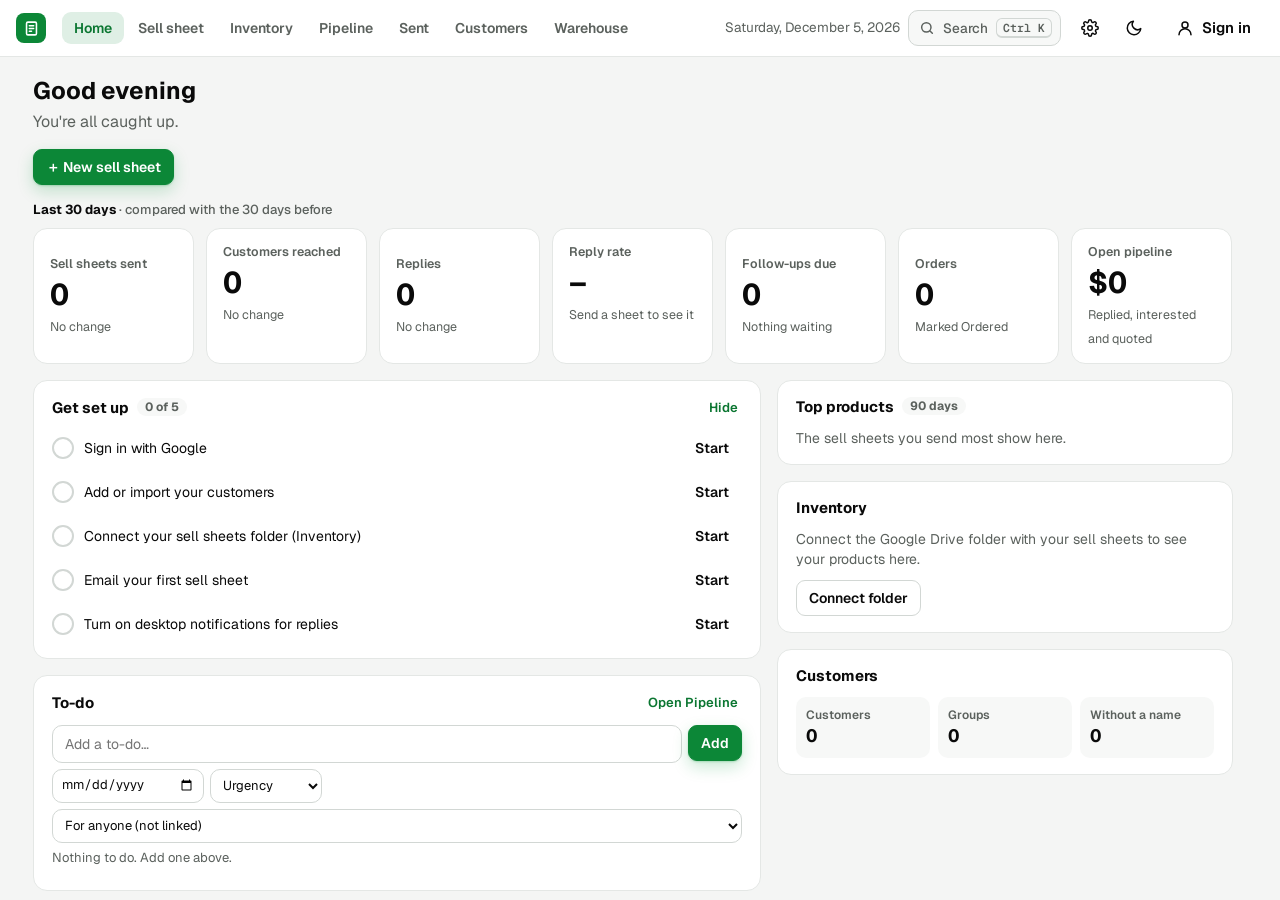
==== commit 8835e566: "Inventory page: In / Out button on every card and list row; folder bar can be minimised The button o" ====
--- a/index.html
+++ b/index.html
@@ -360,6 +360,11 @@
 .ivs-now em{margin-left:auto;font-style:normal;font-size:12px;border:1px solid currentColor;border-radius:6px;padding:2px 7px}
 .ivs-now.oos>b{color:var(--bad)}
 .ivs-form{display:flex;flex-wrap:wrap;gap:8px;align-items:center}
+.iv-io{justify-self:start;margin-top:8px;height:30px;padding:0 12px;border-radius:8px;border:1px solid var(--line2);background:var(--panel);color:var(--ink);font:600 12.5px var(--ui);cursor:pointer;white-space:nowrap}
+.iv-io:hover{background:var(--raise)}.iv-list .iv-io{margin:0}
+.ivq{display:grid;gap:10px;padding:8px;width:min(340px,calc(100vw - 48px))}
+.ivq-h b{display:block;font:700 14px var(--ui)}.ivq-h small{color:var(--muted);font-size:12.5px}.ivq-h small.iv-oos{color:var(--bad)}
+.ivq .ivs-acts{margin:0}.ivq #ivqN{width:120px}.ivq .ivs-note{flex-basis:100%}
 .ivs-form .in{width:auto;min-width:0}.ivs-form #ivsN{width:130px}.ivs-form .ivs-note{flex:1 1 200px;min-width:0}
 .ivs-acts{display:flex;flex-wrap:wrap;gap:8px;align-items:center;margin-top:8px}
 .ivs-hist{display:grid;gap:2px;max-height:260px;overflow:auto;margin-top:10px}
@@ -384,7 +389,13 @@
 .ivd-sentsum{font-size:13.5px;color:var(--muted);margin:0 0 8px}.ivd-sentsum b{color:var(--ink)}
 .iv-wrap{grid-template-rows:auto auto minmax(0,1fr)}
 .iv-bar{display:flex;flex-wrap:wrap;align-items:center;gap:8px 10px;padding:10px 16px;border-bottom:1px solid var(--line);background:var(--raise);font-size:13.5px}.iv-bar:empty{display:none}
-.iv-bar .spacer{flex:1 1 0}.iv-folder{display:inline-flex;align-items:center;gap:8px;font-weight:600;min-width:0}.iv-folder svg{width:18px;height:18px;color:var(--accent-fg);flex:none}.iv-folder span{overflow:hidden;text-overflow:ellipsis;white-space:nowrap;max-width:280px}
+.iv-bar .spacer{flex:1 1 0}
+.iv-bartog{height:30px;min-width:30px;padding:0 8px;border-radius:8px;border:1px solid var(--line2);background:var(--panel);color:var(--muted);font:600 12.5px var(--ui);cursor:pointer}
+.iv-bartog:hover{color:var(--ink)}.iv-bartog .vh{position:absolute;width:1px;height:1px;overflow:hidden;clip:rect(0 0 0 0)}
+.iv-bar.mini{padding:3px 16px;font-size:12.5px}
+.iv-bar.mini>:not(.iv-folder):not(.iv-prog):not(.spacer):not(.iv-bartog){display:none}
+.iv-bar.mini .iv-bartog{height:24px}
+.ivq .btn:not(.primary){border:1px solid var(--line2);display:inline-flex}.iv-folder{display:inline-flex;align-items:center;gap:8px;font-weight:600;min-width:0}.iv-folder svg{width:18px;height:18px;color:var(--accent-fg);flex:none}.iv-folder span{overflow:hidden;text-overflow:ellipsis;white-space:nowrap;max-width:280px}
 .iv-sync{color:var(--muted)}.iv-prog{display:inline-flex;align-items:center;gap:8px;color:var(--muted)}.iv-prog i{display:block;width:120px;height:6px;border-radius:3px;background:var(--line);overflow:hidden}.iv-prog i b{display:block;height:100%;background:var(--accent);transition:width .3s}
 .iv-main{position:relative;min-height:0;display:grid}.iv-scroll{overflow:auto;min-height:0;padding:18px 18px 28px}
 .iv-stats{display:grid;grid-template-columns:repeat(auto-fit,minmax(150px,1fr));gap:10px;margin-bottom:16px}
@@ -4600,7 +4611,7 @@
 const ivSendStats=x=>{const l=ivSends(x);return{n:l.length,rep:l.filter(t=>t.root.reply||['replied','interested','ordered'].includes(t.root.status)).length,ord:l.filter(t=>t.root.status==='ordered').length,last:l.length?Math.max(...l.map(t=>t.last)):0,list:l};};
 const IV={folder:(()=>{try{const f=JSON.parse(lsGet('ss-inv-folder')||'null');if(f&&f.id)return f;}catch(_){}const g=SET.inv.folder;return g&&g.id?{id:g.id,name:g.name}:null;})(),ptok:lsGet('ss-inv-ptok')||'',items:[],busy:false,prog:null,err:'',last:+lsGet('ss-inv-sync')||0,
   tree:(()=>{try{return new Map(JSON.parse(lsGet('ss-inv-tree')||'[]'));}catch(_){return new Map();}})(),add:null,
-  q:'',cat:'',type:'',sort:lsGet('ss-inv-sort')||'updated',view:lsGet('ss-inv-view')==='list'?'list':'grid',open:null,full:new Map(),status:'active',star:false,sel:new Set()};
+  q:'',cat:'',type:'',sort:lsGet('ss-inv-sort')||'updated',view:lsGet('ss-inv-view')==='list'?'list':'grid',mini:lsGet('ss-inv-bar')==='min',open:null,full:new Map(),status:'active',star:false,sel:new Set()};
 const INV_MIMES={'application/pdf':'PDF','application/vnd.openxmlformats-officedocument.wordprocessingml.document':'Word','application/vnd.google-apps.document':'Doc','image/jpeg':'JPG','image/png':'PNG'};
 const INV_RANK={PDF:0,Word:1,Doc:2,JPG:3,PNG:4};
 let invDbp=null;
@@ -4826,11 +4837,12 @@
     return`<div class="iv-card${IV.open===x.key?' on':''}${on?'':' off'}" role="button" tabindex="0" data-iv="${esc(x.key)}" aria-label="${esc(invTitle(x))}"><input class="iv-selbox" type="checkbox" data-ivsel="${esc(x.key)}" ${IV.sel.has(x.key)?'checked':''} aria-label="Select ${esc(invTitle(x))}">
       ${ivOnF('star')?`<button class="iv-star${m.star?' on':''}" type="button" data-ivstar="${esc(x.key)}" aria-pressed="${!!m.star}" aria-label="${m.star?'Unstar':'Star'} ${esc(invTitle(x))}" title="${m.star?'Starred: shown first':'Star to show first'}">${m.star?'★':'☆'}</button>`:''}${!on&&ivOnF('status')?(ivOos(x)?'<span class="iv-off oos">Out of stock</span>':'<span class="iv-off">Inactive</span>'):''}
       ${pic?`<div class="iv-img">${invPicHTML(x)}${tag?`<span class="iv-tag">${esc(tag)}</span>`:''}${ivOnF('formats')?`<span class="iv-fmt">${x.files.map(f=>`<span>${esc(f.kind)}</span>`).join('')}</span>`:''}</div>`:''}
-      <div class="iv-info"><h4>${esc(invTitle(x))}</h4>${x.pending?'<span class="iv-sync">Reading…</span>':x.bad?`<span class="iv-bad">${esc(x.bad)}</span>`:''}${lines.map(f=>ivVal(x,f.k)).join('')}</div></div>`;}).join('')}</div>`;}
+      <div class="iv-info"><h4>${esc(invTitle(x))}</h4>${x.pending?'<span class="iv-sync">Reading…</span>':x.bad?`<span class="iv-bad">${esc(x.bad)}</span>`:''}${lines.map(f=>ivVal(x,f.k)).join('')}${x.pending?'':ivIOBtn(x)}</div></div>`;}).join('')}</div>`;}
+const ivIOBtn=x=>`<button class="iv-io" type="button" id="ivio-${esc(x.key.replace(/[^\w-]/g,'_'))}" data-ivio="${esc(x.key)}" aria-haspopup="true" title="Record stock going out or coming in">In / Out</button>`;
 function ivListHTML(shown){IVF=null;const F=ivFields().filter(f=>f.on&&!['photo','star'].includes(f.k)),pic=ivOnF('photo'),num=new Set(['sent']);
-  return`<table class="iv-list"><thead><tr><th><input type="checkbox" data-ivselall aria-label="Select all shown" ${shown.length&&shown.every(x=>IV.sel.has(x.key))?'checked':''}></th>${pic?'<th></th>':''}<th>Product</th>${F.map(f=>`<th${num.has(f.k)?' class="num"':''}>${esc(f.label)}</th>`).join('')}</tr></thead>
+  return`<table class="iv-list"><thead><tr><th><input type="checkbox" data-ivselall aria-label="Select all shown" ${shown.length&&shown.every(x=>IV.sel.has(x.key))?'checked':''}></th>${pic?'<th></th>':''}<th>Product</th>${F.map(f=>`<th${num.has(f.k)?' class="num"':''}>${esc(f.label)}</th>`).join('')}<th aria-label="In / Out"></th></tr></thead>
     <tbody>${shown.map(x=>{const m=ivm(mk(x));return`<tr data-iv="${esc(x.key)}"${IV.open===x.key?' class="on"':''} tabindex="0"${ivOn(x)?'':' style="opacity:.6"'}><td><input type="checkbox" data-ivsel="${esc(x.key)}" ${IV.sel.has(x.key)?'checked':''} aria-label="Select ${esc(invTitle(x))}"></td>${pic?`<td><div class="th">${invPicHTML(x)}</div></td>`:''}
-      <td><b>${ivOnF('star')&&m.star?'<span style="color:#E8A600">★</span> ':''}${esc(invTitle(x))}</b>${x.bad?`<div class="iv-bad">${esc(x.bad)}</div>`:''}</td>${F.map(f=>`<td${num.has(f.k)?' class="num"':''}>${ivVal(x,f.k,1)}</td>`).join('')}</tr>`;}).join('')}</tbody></table>`;}
+      <td><b>${ivOnF('star')&&m.star?'<span style="color:#E8A600">★</span> ':''}${esc(invTitle(x))}</b>${x.bad?`<div class="iv-bad">${esc(x.bad)}</div>`:''}</td>${F.map(f=>`<td${num.has(f.k)?' class="num"':''}>${ivVal(x,f.k,1)}</td>`).join('')}<td>${x.pending?'':ivIOBtn(x)}</td></tr>`;}).join('')}</tbody></table>`;}
 // a status folder in Drive decides; otherwise what was set here
 // out of stock always counts as inactive
 const ivOn=x=>!ivOos(x)&&(x.fst?x.fst==='on':ivm(mk(x)).active!==false);
@@ -4852,6 +4864,9 @@
       :IV.err==='signin'?`<span class="iv-sync">Showing what was read ${IV.last?esc(agoMin(IV.last)):''}. Sign in with Google to refresh.</span><button class="btn sm primary" type="button" id="ivSync">Refresh</button>`
       :IV.err?`<span class="iv-bad">${esc(IV.err)}</span><button class="btn sm" type="button" id="ivSync">Try again</button>`
       :`<span class="iv-sync">Updated ${IV.last?esc(agoMin(IV.last)):'never'}</span><button class="btn sm" type="button" id="ivSync">Refresh</button>`}`:'';
+  // the folder bar can be minimised to a slim strip, and opened again (remembered in this browser)
+  const bar=$('#ivBar');bar.classList.toggle('mini',!!F&&IV.mini);
+  if(F)bar.insertAdjacentHTML('beforeend',`<button class="iv-bartog" type="button" data-ivbar aria-expanded="${!IV.mini}" title="${IV.mini?'Show the folder bar':'Minimise the folder bar'}">${IV.mini?'Show ▾':'<span aria-hidden="true">▴</span><span class="vh">Minimise</span>'}</button>`);
   if(!F){$('#ivBody').innerHTML=`<div class="iv-empty">${'<svg viewBox="0 0 24 24" fill="none" stroke="currentColor" stroke-width="1.6" stroke-linecap="round" stroke-linejoin="round"><path d="M21 8l-9-5-9 5 9 5 9-5z"/><path d="M3 8v8l9 5 9-5V8"/><path d="M12 13v8"/></svg>'}
     <h3>Your sell sheets, as an inventory</h3><p>Choose the Google Drive folder where you keep your sell sheets. Every sheet in it (PDF, Word, Google Docs or image) is shown here as a product with its picture, item code, price, colours and quantities. Subfolders become categories.</p>
     <button class="btn primary" type="button" id="ivPick">Choose folder in Google Drive</button><small class="iv-sync">or paste the folder's link</small>
@@ -4906,14 +4921,31 @@
     <div class="ivd-f"><button class="btn sm primary" type="button" data-ivd="edit"${x.kind==='image'?' disabled title="Pictures can\'t be opened in the editor"':''}>Open in editor</button><button class="btn sm" type="button" data-ivd="email"${x.kind==='image'?' disabled':''}>Email this sell sheet</button><span class="spacer"></span><button class="btn sm ghost" type="button" data-ivd="close">Close</button></div>`;
   // a sharper picture of the sell sheet for the large preview
   if(!full&&x.files[0]?.kind==='PDF'&&!x.pending&&!x._loading){x._loading=true;const fk=x.file+'|'+x.mod;invToken(false).then(async t=>{if(!t)return;const f=await invDownload(t,{id:x.files[0].id,name:x.files[0].name,mimeType:'application/pdf'});const u=await pdfPage1(await f.arrayBuffer(),900);if(u){IV.full.set(fk,u);if(IV.open===x.key){const im=$('#ivDetail .ivd-pv img');if(im)im.src=u;}}}).catch(()=>{}).finally(()=>{x._loading=false;});}}
+// the in & out form fields: how many, pcs or boxes, which colour, a note (read back by ivIOAct)
+function ivsFields(x,pre){const cols=(x.sum?.colours||[]).filter(c=>c.name),ppb=ivPpb(x);
+  return`<input class="in" id="${pre}N" data-ivsf="n" type="number" min="1" step="1" inputmode="numeric" placeholder="How many" aria-label="How many">
+      ${ppb?`<select class="in" id="${pre}U" data-ivsf="u" aria-label="Unit"><option value="pcs">pcs</option><option value="boxes">boxes</option></select>`:'<span class="iv-sync">pcs</span>'}
+      ${cols.length?`<select class="in" id="${pre}C" data-ivsf="c" aria-label="Colour"><option value="">Whole item</option>${cols.map(c=>`<option value="${esc(c.name)}">${esc(c.name)} (${ivNF.format(ivColLeft(x,c))} left)</option>`).join('')}</select>`:''}
+      <input class="in ivs-note" id="${pre}Note" data-ivsf="note" maxlength="200" placeholder="Note: customer, PO… (optional)" aria-label="Note">`;}
+// record out / in / all out for one product from the form fields inside root; true when something was recorded
+function ivIOAct(x,act,root){const f=k=>root.querySelector(`[data-ivsf="${k}"]`),cn=f('c')?.value||'',col=cn?(x.sum?.colours||[]).find(c=>c.name===cn):null,st=ivStock(x),left=col?Math.min(st.left,ivColLeft(x,col)):st.left,note=(f('note')?.value||'').trim().slice(0,200);
+  if(act==='all'){if(!left){toast(`Nothing left${col?' in '+cn:''} to take out.`);return false;}ivRecord(x,'out',left,cn,note||'All out');return true;}
+  let n=Math.round(+(f('n')?.value||0));if(!(n>0)){toast('Type how many first.');f('n')?.focus();return false;}
+  if(f('u')?.value==='boxes')n*=ivPpb(x,col)||1;
+  if(act==='out'&&n>left){if(!left){toast(`Nothing left${col?' in '+cn:''} to take out.`);return false;}if(!confirm(`Only ${ivNF.format(left)} pcs${col?' of '+cn:''} left. Take all ${ivNF.format(left)} out?`))return false;n=left;}
+  ivRecord(x,act,n,cn,note);return true;}
+// the quick In / Out form on a card or list row of the inventory page
+function ivQuickIO(btn,x){const st=ivStock(x),oos=st.moved&&st.left<=0;
+  const m=popMenu(btn,`<div class="ivq" role="group" aria-label="Stock in and out of ${esc(invTitle(x))}"><div class="ivq-h"><b>${esc(invTitle(x))}</b><small class="${oos?'iv-oos':''}">${oos?'Out of stock':`${ivNF.format(st.left)} pcs left`}</small></div>
+      <div class="ivs-form">${ivsFields(x,'ivq')}</div>
+      <div class="ivs-acts"><button class="btn sm primary" type="button" data-ivq="out">− Out</button><button class="btn sm" type="button" data-ivq="in">＋ In</button><button class="btn sm" type="button" data-ivq="all"${st.left?'':' disabled'} title="Everything left (or everything left of the chosen colour) goes out">All out</button></div></div>`,
+    (e,menu)=>{e.stopPropagation();const b=e.target.closest('[data-ivq]');if(!b)return;if(ivIOAct(x,b.dataset.ivq,menu)){menu.classList.add('hide');renderInv();}});
+  if(m){m.dataset.for=btn.id;setTimeout(()=>m.querySelector('[data-ivsf="n"]')?.focus());}}
 // the in & out panel of one product: how many are left, a form for stock going out (all or part) or coming in, and the history
 function ivStockHTML(x){const s=x.sum||{},st=ivStock(x),cols=(s.colours||[]).filter(c=>c.name),ppb=ivPpb(x),oos=st.moved&&st.left<=0,hist=st.io.slice().reverse();
   return`<div class="ivd-sec ivd-io"><h4>Stock in &amp; out</h4>
     <div class="ivs-now${oos?' oos':''}"><b>${ivNF.format(st.left)}</b><span>pcs left${ppb&&st.left?` · about ${ivNF.format(Math.floor(st.left/ppb))} box${Math.floor(st.left/ppb)===1?'':'es'}`:''}<small>${st.moved?`${ivNF.format(st.base)} on the sell sheet${st.inn?` · +${ivNF.format(st.inn)} in`:''}${st.out?` · −${ivNF.format(st.out)} out`:''}`:st.base?'As on the sell sheet. Nothing recorded yet.':'The sell sheet has no quantities. Record stock coming in to start.'}</small></span>${oos?'<em class="iv-oos">Out of stock</em>':''}</div>
-    <div class="ivs-form"><input class="in" id="ivsN" type="number" min="1" step="1" inputmode="numeric" placeholder="How many" aria-label="How many">
-      ${ppb?'<select class="in" id="ivsU" aria-label="Unit"><option value="pcs">pcs</option><option value="boxes">boxes</option></select>':'<span class="iv-sync">pcs</span>'}
-      ${cols.length?`<select class="in" id="ivsC" aria-label="Colour"><option value="">Whole item</option>${cols.map(c=>`<option value="${esc(c.name)}">${esc(c.name)} (${ivNF.format(ivColLeft(x,c))} left)</option>`).join('')}</select>`:''}
-      <input class="in ivs-note" id="ivsNote" maxlength="200" placeholder="Note: customer, PO… (optional)" aria-label="Note"></div>
+    <div class="ivs-form">${ivsFields(x,'ivs')}</div>
     <div class="ivs-acts"><button class="btn sm primary" type="button" data-ivs="out">− Out</button><button class="btn sm" type="button" data-ivs="in">＋ In</button><button class="btn sm" type="button" data-ivs="all"${st.left?'':' disabled'} title="Everything left (or everything left of the chosen colour) goes out">All out</button>
       <span class="iv-sync">Type a number for part of it, or All out for everything.</span></div>
     ${hist.length?`<div class="ivs-hist">${hist.map(m=>`<div class="r"><span class="ivs-q ${m.d}">${m.d==='out'?'−':'+'}${ivNF.format(m.n)}</span><span><b>${m.d==='out'?'Out':'In'}${m.c?' · '+esc(m.c):''}</b><small>${esc([m.note,m.by].filter(Boolean).join(' · '))}</small></span><em class="iv-sync" title="${esc(DTF_WHEN.format(m.at))}">${esc(ago(m.at))}</em><button class="tiny" type="button" data-ivsdel="${esc(m.id)}" aria-label="Undo this entry" title="Undo">✕</button></div>`).join('')}</div>
@@ -4927,6 +4959,8 @@
 invDlg.addEventListener('click',async e=>{const t=e.target;
   const sb=t.closest('[data-ivsel]');if(sb){sb.checked?IV.sel.add(sb.dataset.ivsel):IV.sel.delete(sb.dataset.ivsel);renderInv();return;}
   if(t.closest('[data-ivselall]')){const sh=invShown(),all=sh.every(x=>IV.sel.has(x.key));sh.forEach(x=>all?IV.sel.delete(x.key):IV.sel.add(x.key));renderInv();return;}
+  if(t.closest('[data-ivbar]')){IV.mini=!IV.mini;lsSet('ss-inv-bar',IV.mini?'min':'');renderInv(true);$('#ivBar [data-ivbar]')?.focus();return;}
+  const qio=t.closest('[data-ivio]');if(qio){const x=IV.items.find(i=>i.key===qio.dataset.ivio);if(x)ivQuickIO(qio,x);return;}
   const sr=t.closest('[data-ivstar]');if(sr){const k=mkOf(sr.dataset.ivstar);ivmSet([k],{star:!ivm(k).star});renderInv();return;}
   if(t.closest('[data-ivstar-f]')){IV.star=!IV.star;renderInv();return;}
   const ty=t.closest('[data-ivtype]');if(ty){IV.type=ty.dataset.ivtype;renderInv();return;}
@@ -4967,18 +5001,13 @@
     toast(was&&!ivOos(x)?`Undone. ${invTitle(x)} is back in stock.`:!was&&ivOos(x)?`Undone. ${invTitle(x)} is now out of stock.`:'Undone');renderInv();return;}
   const iob=t.closest('[data-ivs]');if(iob){const x=IV.items.find(i=>i.key===IV.open);if(!x)return;const act=iob.dataset.ivs;
     if(act==='reset'){if(!confirm(`Clear the in & out history of ${invTitle(x)}? Stock goes back to what the sell sheet says.`))return;ivmSet([mk(x)],{io:[]});toast('Back to the sell sheet\'s quantities');renderInv();return;}
-    const cn=$('#ivsC')?.value||'',col=cn?(x.sum?.colours||[]).find(c=>c.name===cn):null,st=ivStock(x),left=col?Math.min(st.left,ivColLeft(x,col)):st.left,note=($('#ivsNote')?.value||'').trim().slice(0,200);
-    if(act==='all'){if(!left){toast(`Nothing left${col?' in '+cn:''} to take out.`);return;}ivRecord(x,'out',left,cn,note||'All out');renderInv();return;}
-    let n=Math.round(+($('#ivsN')?.value||0));if(!(n>0)){toast('Type how many first.');$('#ivsN')?.focus();return;}
-    if($('#ivsU')?.value==='boxes')n*=ivPpb(x,col)||1;
-    if(act==='out'&&n>left){if(!left){toast(`Nothing left${col?' in '+cn:''} to take out.`);return;}if(!confirm(`Only ${ivNF.format(left)} pcs${col?' of '+cn:''} left. Take all ${ivNF.format(left)} out?`))return;n=left;}
-    ivRecord(x,act,n,cn,note);renderInv();return;}
+    if(ivIOAct(x,act,$('#ivDetail')))renderInv();return;}
   const a=t.closest('[data-ivd]');if(a){const x=IV.items.find(i=>i.key===IV.open);if(a.dataset.ivd==='close'){IV.open=null;renderInv();}
     else if(x&&a.dataset.ivd==='sendnew'){const l=ivSends(x),had=new Set(l.flatMap(t=>[t.root.cust,t.root.email,...(t.root.emails||[])].map(ck)));invOpenSheet(x,true,CU.list.filter(c=>![c.email,...altOf(c)].some(m=>had.has(ck(m)))).map(c=>ck(c.email)));}
     else if(x)invOpenSheet(x,a.dataset.ivd==='email');return;}
   const id=t.closest('button')?.id;
   if(id==='ivPick'||id==='ivChange')invPickFolder();else if(id==='ivSync')invSync(true);else if(id==='ivLinkGo')invUseLink($('#ivLink').value);});
-invDlg.addEventListener('keydown',e=>{if(e.key==='Enter'&&e.target.id==='ivNewName'){e.preventDefault();ivAddGo();return;}if(e.key==='Enter'&&e.target.id==='ivsN'){e.preventDefault();$('#ivDetail [data-ivs="out"]')?.click();return;}if(e.key==='Enter'&&e.target.id==='ivLink'){e.preventDefault();invUseLink(e.target.value);}
+invDlg.addEventListener('keydown',e=>{if(e.key==='Enter'&&e.target.id==='ivNewName'){e.preventDefault();ivAddGo();return;}if(e.key==='Enter'&&e.target.id==='ivsN'){e.preventDefault();$('#ivDetail [data-ivs="out"]')?.click();return;}if(e.key==='Enter'&&e.target.id==='ivqN'){e.preventDefault();$('#srcMenu [data-ivq="out"]')?.click();return;}if(e.key==='Enter'&&e.target.id==='ivLink'){e.preventDefault();invUseLink(e.target.value);}
   else if((e.key==='Enter'||e.key===' ')&&e.target.matches('tr[data-iv],.iv-card[data-iv]')){e.preventDefault();e.target.click();}});
 // spreadsheet of the inventory
 function invExport(){const q=v=>{v=String(v??'');if(/^[=+\-@\t\r]/.test(v)&&!/^-?\d[\d.,]*$/.test(v))v="'"+v;return`"${v.replace(/"/g,'""')}"`;},rows=invShown().map(x=>{const z=ivSendStats(x),m=ivm(mk(x)),s=x.sum||{};
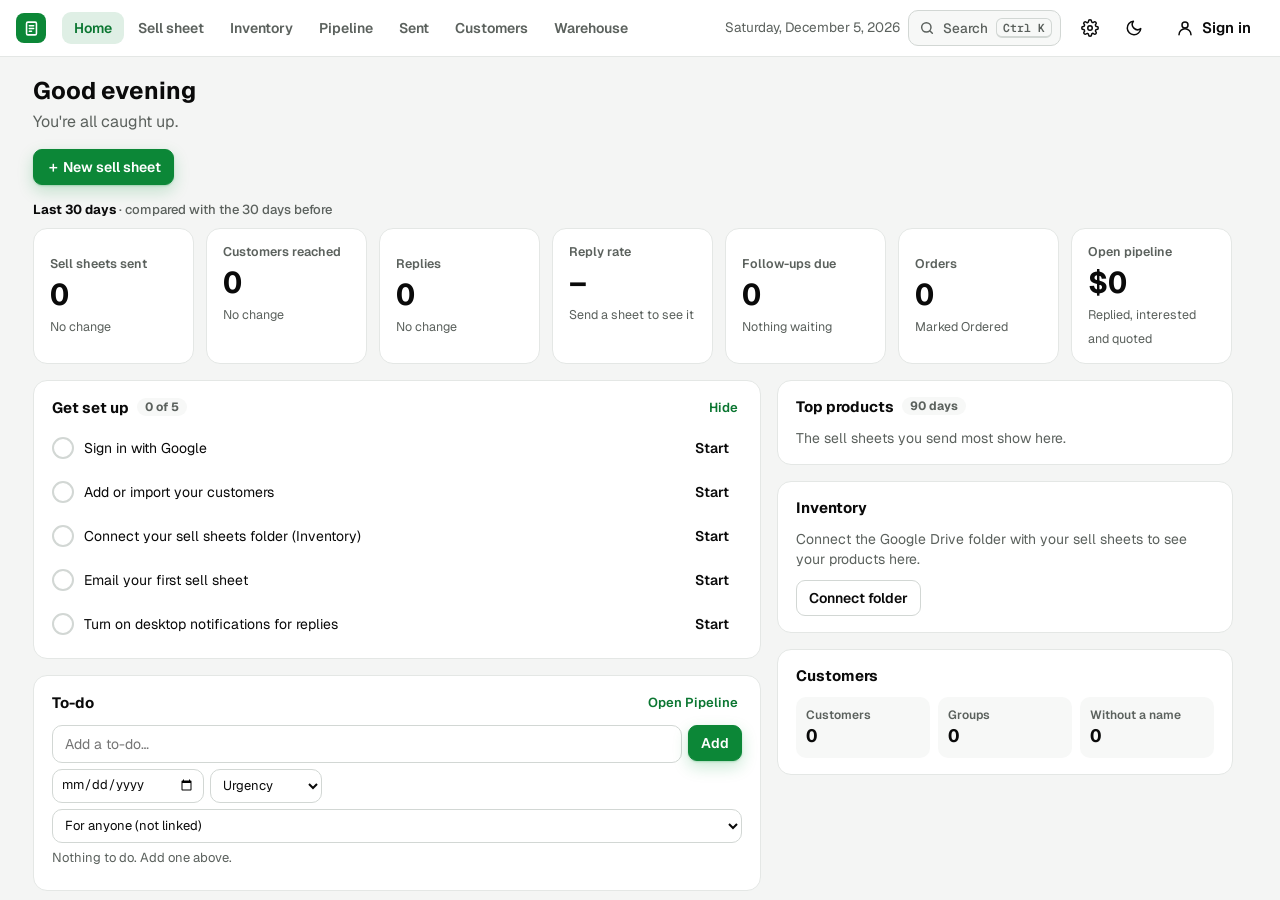
==== commit 9a7a4f64: "Stock in & out: date, customer/supplier and invoice/PO on every entry; Stock records of all adjustme" ====
--- a/index.html
+++ b/index.html
@@ -365,12 +365,21 @@
 .ivq{display:grid;gap:10px;padding:8px;width:min(340px,calc(100vw - 48px))}
 .ivq-h b{display:block;font:700 14px var(--ui)}.ivq-h small{color:var(--muted);font-size:12.5px}.ivq-h small.iv-oos{color:var(--bad)}
 .ivq .ivs-acts{margin:0}.ivq #ivqN{width:120px}.ivq .ivs-note{flex-basis:100%}
-.ivs-form .in{width:auto;min-width:0}.ivs-form #ivsN{width:130px}.ivs-form .ivs-note{flex:1 1 200px;min-width:0}
+.ivs-form .in{width:auto;min-width:0}
+.ivs-day{display:inline-flex;align-items:center;gap:6px;font-size:12.5px;color:var(--muted);font-weight:600}
+.ivs-form .ivs-who{flex:1 1 200px}.ivs-form .ivs-inv{width:140px}
+.ivs-hist .r.void{opacity:.55}.ivs-hist .r.void b,.ivs-hist .r.void .ivs-q{text-decoration:line-through}
+.ivr{display:grid;gap:10px}
+.ivr-f{display:flex;flex-wrap:wrap;gap:8px;align-items:center}.ivr-f input[type=search]{flex:1 1 240px;min-width:0;width:auto}.ivr-f .spacer{flex:1 1 0}
+.ivr-sum{margin:0}.ivr-sum b{color:var(--ink)}
+.ivr-wrap{overflow-x:auto}
+.ivr-t td{vertical-align:top}.ivr-t tr.void td{opacity:.55}.ivr-t tr.void .ivs-q{text-decoration:line-through}
+.ivr-t .ivs-q.q-out{color:var(--bad);font-weight:700}.ivr-t .ivs-q.q-in{color:var(--good);font-weight:700}.ivs-form #ivsN{width:130px}.ivs-form .ivs-note{flex:1 1 200px;min-width:0}
 .ivs-acts{display:flex;flex-wrap:wrap;gap:8px;align-items:center;margin-top:8px}
 .ivs-hist{display:grid;gap:2px;max-height:260px;overflow:auto;margin-top:10px}
 .ivs-hist .r{display:grid;grid-template-columns:64px minmax(0,1fr) auto auto;gap:10px;align-items:center;padding:6px 8px;border-radius:8px;font-size:13.5px}
 .ivs-hist .r:hover{background:var(--raise)}
-.ivs-hist .ivs-q{font-weight:700;font-variant-numeric:tabular-nums;text-align:right;border:0;background:none;padding:0}.ivs-hist .ivs-q.out{color:var(--bad)}.ivs-hist .ivs-q.in{color:var(--good)}
+.ivs-hist .ivs-q{font-weight:700;font-variant-numeric:tabular-nums;text-align:right;border:0;background:none;padding:0}.ivs-hist .ivs-q.q-out{color:var(--bad)}.ivs-hist .ivs-q.q-in{color:var(--good)}
 .ivs-hist small{display:block;color:var(--muted);font-size:12px;overflow:hidden;text-overflow:ellipsis;white-space:nowrap}
 .iv-sent{font-size:12.5px;color:var(--muted)}.iv-sent b{color:var(--ink)}.iv-sent .rp{color:var(--accent-fg);font-weight:600}
 .iv-seg{display:inline-flex;border:1px solid var(--line2);border-radius:10px;overflow:hidden}.iv-seg button{border:0;background:var(--panel);padding:0 12px;height:36px;font:600 13px var(--ui);color:var(--muted);cursor:pointer;white-space:nowrap}.iv-seg button small{font-weight:500;margin-left:4px;opacity:.8}.iv-seg button[aria-pressed=true]{background:var(--ink);color:var(--panel)}
@@ -4586,22 +4595,30 @@
 /* ---------- stock in & out, per product ----------
    Stock starts at the pieces on the sell sheet. Record stock going out (all of it, or part: for the whole item or one colour)
    and coming in. When nothing is left the product goes to Inactive, labelled "Out of stock"; recording stock in brings it back.
+   Each entry has the date it happened, who it went to or came from, the invoice or PO number, a note and who recorded it.
+   Undoing an entry keeps it, marked undone, so Stock records shows every adjustment.
    Kept with the product's settings (star, note), so it's synced to your devices. */
-const IO_MAX=200;
-function cleanIO(l){return(Array.isArray(l)?l:[]).map(m=>m&&typeof m==='object'?{id:String(m.id||'').slice(0,24)||Math.random().toString(36).slice(2,10),at:+m.at||0,d:m.d==='in'?'in':'out',n:Math.max(0,Math.min(1e7,Math.round(+m.n||0))),c:String(m.c||'').slice(0,80),note:String(m.note||'').slice(0,200),...(m.by?{by:String(m.by).slice(0,120)}:{})}:null).filter(m=>m&&m.n>0).slice(-IO_MAX);}
+const IO_MAX=300,ISO_DAY=/^\d{4}-\d{2}-\d{2}$/;
+function cleanIO(l){return(Array.isArray(l)?l:[]).map(m=>m&&typeof m==='object'?{id:String(m.id||'').slice(0,24)||Math.random().toString(36).slice(2,10),at:+m.at||0,d:m.d==='in'?'in':'out',n:Math.max(0,Math.min(1e7,Math.round(+m.n||0))),c:String(m.c||'').slice(0,80),note:String(m.note||'').slice(0,200),...(m.by?{by:String(m.by).slice(0,120)}:{}),
+    ...(ISO_DAY.test(m.day||'')?{day:m.day}:{}),...(m.who?{who:String(m.who).slice(0,120)}:{}),...(m.inv?{inv:String(m.inv).slice(0,60)}:{}),...(+m.void?{void:+m.void}:{}),...(m.vby?{vby:String(m.vby).slice(0,120)}:{})}:null).filter(m=>m&&m.n>0).slice(-IO_MAX);}
 const ivIO=x=>cleanIO(ivm(mk(x)).io);
-function ivStock(x){const base=x.sum?.pcs||0,io=ivIO(x),byC=new Map();let inn=0,out=0;
+// the day an entry happened (chosen on the form; older entries: when it was recorded)
+const ioDay=m=>m.day||(m.at?dayISO(new Date(m.at)):''),ioDayTxt=m=>{const d=ioDay(m);return d?DTF_DAY.format(new Date(d+'T12:00')):'';};
+function ivStock(x){const base=x.sum?.pcs||0,all=ivIO(x),io=all.filter(m=>!m.void),byC=new Map();let inn=0,out=0;
   for(const m of io){if(m.d==='in')inn+=m.n;else out+=m.n;if(m.c){const k=m.c.toLowerCase(),o=byC.get(k)||{in:0,out:0};o[m.d]+=m.n;byC.set(k,o);}}
-  return{base,inn,out,left:Math.max(0,base+inn-out),moved:io.length>0,byC,io};}
+  return{base,inn,out,left:Math.max(0,base+inn-out),moved:io.length>0,byC,io,all};}
+// undo: entries are kept, marked undone (ids: just those; none: all of them)
+function ivVoid(x,ids){const now=Date.now(),by=meEmail();ivmSet([mk(x)],{io:ivIO(x).map(m=>!m.void&&(!ids||ids.includes(m.id))?{...m,void:now,...(by?{vby:by}:{})}:m)});}
 // everything has gone out
 const ivOos=x=>{const st=ivStock(x);return st.moved&&st.left<=0;};
 const ivColLeft=(x,c)=>{const o=ivStock(x).byC.get(String(c.name||'').toLowerCase())||{in:0,out:0};return Math.max(0,Math.min(ivStock(x).left,(c.tot||0)+o.in-o.out));};
 const ivPpb=(x,c)=>c&&c.boxes&&c.tot?Math.round(c.tot/c.boxes):x.sum?.boxes&&x.sum?.pcs?Math.round(x.sum.pcs/x.sum.boxes):0;
-function ivRecord(x,d,n,c,note,quiet){const was=ivOos(x);
-  ivmSet([mk(x)],{io:[...ivIO(x),{id:Date.now().toString(36)+Math.random().toString(36).slice(2,6),at:Date.now(),d,n,c:c||'',note:note||'',...(meEmail()?{by:meEmail()}:{})}].slice(-IO_MAX)});
+function ivRecord(x,d,n,c,note,quiet,ex={}){const was=ivOos(x);
+  ivmSet([mk(x)],{io:[...ivIO(x),{id:Date.now().toString(36)+Math.random().toString(36).slice(2,6),at:Date.now(),d,n,c:c||'',note:note||'',...(meEmail()?{by:meEmail()}:{}),
+    day:ISO_DAY.test(ex.day||'')?ex.day:dayISO(),...(ex.who?{who:String(ex.who).slice(0,120)}:{}),...(ex.inv?{inv:String(ex.inv).slice(0,60)}:{})}].slice(-IO_MAX)});
   const now=ivOos(x),left=ivStock(x).left;if(quiet)return now&&!was;
   toast(now&&!was?`${invTitle(x)} is out of stock. It's moved to Inactive, labelled Out of stock.`:was&&!now?`${invTitle(x)} is back in stock (${ivNF.format(left)} pcs).`
-    :`${d==='out'?'−':'+'}${ivNF.format(n)} pcs${c?' '+c:''} recorded · ${ivNF.format(left)} left`,6000);return now&&!was;}
+    :`${d==='out'?'−':'+'}${ivNF.format(n)} pcs${c?' '+c:''}${ex.who?(d==='out'?' to ':' from ')+ex.who:''} recorded · ${ivNF.format(left)} left`,6000);return now&&!was;}
 // who each product was sent to: the Sent list stores the sheet as "CODE · Title"
 const sheetParts=n=>{const p=String(n||'').split(' · ');return p.length>1?{code:nrm(p[0]),title:nrm(p.slice(1).join(' · '))}:{code:nrm(p[0]),title:nrm(p[0])};};
 let ivSendC=null;
@@ -4885,13 +4902,14 @@
       <button class="iv-chip" type="button" data-ivstar-f aria-pressed="${IV.star}" title="Only starred products">★ Starred${nStar?` (${nStar})`:''}</button>
       <select class="in" id="ivSort" aria-label="Sort">${[['updated','Recently updated'],['name','Name A–Z'],['code','Item code'],['pcs','Most pieces left'],['sent','Most sent'],['replies','Most replies'],['lastsent','Recently sent']].map(([v,n])=>`<option value="${v}"${IV.sort===v?' selected':''}>${n}</option>`).join('')}</select>
       <span class="iv-view" role="group" aria-label="View"><button type="button" data-ivview="grid" aria-pressed="${IV.view==='grid'}">Cards</button><button type="button" data-ivview="list" aria-pressed="${IV.view==='list'}">List</button></span>
+      <button class="btn sm${IV.rec?' primary':' ghost'}" type="button" id="ivRecBtn" aria-pressed="${!!IV.rec}" title="Every stock adjustment: date, product, in or out, customer, invoice">Stock records</button>
       <button class="btn sm ghost" type="button" id="ivFieldsBtn" title="Choose the information shown on the cards and in the list">Show info</button>
       <button class="btn sm ghost" type="button" id="ivExport" title="Download the inventory as a spreadsheet (CSV)">Export</button><button class="btn sm primary" type="button" id="ivLine" title="Make one PDF with several products: the ticked ones, or everything shown">Line sheet${IV.sel.size?` (${IV.sel.size})`:''}</button></div>
-    ${IV.sel.size?`<div class="iv-bulk" role="toolbar" aria-label="Selected products"><b>${IV.sel.size} selected</b><span class="spacer"></span><button class="btn sm" type="button" data-ivbulk="on">Mark active</button><button class="btn sm" type="button" data-ivbulk="off">Mark inactive</button><button class="btn sm" type="button" data-ivbulk="allout" title="Record everything left as gone out: they move to Inactive as Out of stock">All out</button><button class="btn sm" type="button" data-ivbulk="restock" title="Clear the in &amp; out history: stock goes back to what the sell sheets say">Back in stock</button><button class="btn sm" type="button" data-ivbulk="star">★ Star</button><button class="btn sm" type="button" data-ivbulk="unstar">Unstar</button><button class="btn sm" type="button" data-ivbulk="line">Line sheet</button><button class="btn sm" type="button" data-ivbulk="all">Select all shown</button><button class="btn sm" type="button" data-ivbulk="clear">Clear</button></div>`:''}
-    <div class="iv-cats">${cats.length?`<button class="iv-cat" type="button" data-ivcat="" aria-pressed="${!IV.cat}">All<small>${items.length}</small></button>${cats.map(([c,n])=>`<button class="iv-cat" type="button" data-ivcat="${esc(c)}" aria-pressed="${IV.cat===c}">${esc(c)}<small>${n}</small></button>`).join('')}`:''}</div>
+    ${IV.sel.size?`<div class="iv-bulk" role="toolbar" aria-label="Selected products"><b>${IV.sel.size} selected</b><span class="spacer"></span><button class="btn sm" type="button" data-ivbulk="on">Mark active</button><button class="btn sm" type="button" data-ivbulk="off">Mark inactive</button><button class="btn sm" type="button" data-ivbulk="allout" title="Record everything left as gone out: they move to Inactive as Out of stock">All out</button><button class="btn sm" type="button" data-ivbulk="restock" title="Undo their in &amp; out entries: stock goes back to what the sell sheets say (the entries stay in Stock records)">Back in stock</button><button class="btn sm" type="button" data-ivbulk="star">★ Star</button><button class="btn sm" type="button" data-ivbulk="unstar">Unstar</button><button class="btn sm" type="button" data-ivbulk="line">Line sheet</button><button class="btn sm" type="button" data-ivbulk="all">Select all shown</button><button class="btn sm" type="button" data-ivbulk="clear">Clear</button></div>`:''}
+    ${IV.rec?ivRecHTML():`<div class="iv-cats">${cats.length?`<button class="iv-cat" type="button" data-ivcat="" aria-pressed="${!IV.cat}">All<small>${items.length}</small></button>${cats.map(([c,n])=>`<button class="iv-cat" type="button" data-ivcat="${esc(c)}" aria-pressed="${IV.cat===c}">${esc(c)}<small>${n}</small></button>`).join('')}`:''}</div>
     ${!items.length&&!IV.busy?'<div class="iv-empty"><h3>No sell sheets in this folder yet</h3><p>Add PDF or Word sell sheets to the folder in Google Drive (Save to Drive from this site works too), then click Refresh.</p></div>'
       :!shown.length?`<div class="iv-empty"><p>${IV.status==='inactive'&&!nOff?'No inactive products. Mark a product inactive (in its panel, or tick several) to hide it from the active list without deleting anything.':'Nothing matches.'}</p></div>`
-      :IV.view==='list'?ivListHTML(shown):ivCardsHTML(shown)}`;
+      :IV.view==='list'?ivListHTML(shown):ivCardsHTML(shown)}`}`;
   $('#ivScroll').scrollTop=scroll;if(focus==='ivQ'){const q=$('#ivQ');q.focus();q.setSelectionRange(q.value.length,q.value.length);}
   renderInvDetail(!bg&&!IV.add);}
 function renderInvDetail(force){const d=$('#ivDetail');
@@ -4926,30 +4944,68 @@
   return`<input class="in" id="${pre}N" data-ivsf="n" type="number" min="1" step="1" inputmode="numeric" placeholder="How many" aria-label="How many">
       ${ppb?`<select class="in" id="${pre}U" data-ivsf="u" aria-label="Unit"><option value="pcs">pcs</option><option value="boxes">boxes</option></select>`:'<span class="iv-sync">pcs</span>'}
       ${cols.length?`<select class="in" id="${pre}C" data-ivsf="c" aria-label="Colour"><option value="">Whole item</option>${cols.map(c=>`<option value="${esc(c.name)}">${esc(c.name)} (${ivNF.format(ivColLeft(x,c))} left)</option>`).join('')}</select>`:''}
-      <input class="in ivs-note" id="${pre}Note" data-ivsf="note" maxlength="200" placeholder="Note: customer, PO… (optional)" aria-label="Note">`;}
+      <label class="ivs-day"><span>Date</span><input class="in" id="${pre}Day" data-ivsf="day" type="date" value="${dayISO()}" aria-label="Date"></label>
+      <input class="in ivs-who" id="${pre}Who" data-ivsf="who" maxlength="120" list="ivWhoList" placeholder="To / from: customer or supplier" aria-label="Customer or supplier" autocomplete="off">
+      <input class="in ivs-inv" id="${pre}Inv" data-ivsf="inv" maxlength="60" placeholder="Invoice / PO #" aria-label="Invoice or PO number" autocomplete="off">
+      <input class="in ivs-note" id="${pre}Note" data-ivsf="note" maxlength="200" placeholder="Note (optional)" aria-label="Note">`;}
+// names offered in the To / from box: your customers, and anyone used before
+function ivWhoList(){let d=$('#ivWhoList');if(!d){d=document.createElement('datalist');d.id='ivWhoList';invDlg.appendChild(d);}
+  const set=new Map(),add=v=>{v=String(v||'').trim();if(v&&!set.has(v.toLowerCase()))set.set(v.toLowerCase(),v);};
+  for(const c of CU.list){add(c.company);add(c.name);}for(const v of Object.values(ivMetaAll()))for(const m of cleanIO(v?.io))add(m.who);
+  d.innerHTML=[...set.values()].sort((a,b)=>COLL.compare(a,b)).slice(0,800).map(v=>`<option value="${esc(v)}"></option>`).join('');}
 // record out / in / all out for one product from the form fields inside root; true when something was recorded
-function ivIOAct(x,act,root){const f=k=>root.querySelector(`[data-ivsf="${k}"]`),cn=f('c')?.value||'',col=cn?(x.sum?.colours||[]).find(c=>c.name===cn):null,st=ivStock(x),left=col?Math.min(st.left,ivColLeft(x,col)):st.left,note=(f('note')?.value||'').trim().slice(0,200);
-  if(act==='all'){if(!left){toast(`Nothing left${col?' in '+cn:''} to take out.`);return false;}ivRecord(x,'out',left,cn,note||'All out');return true;}
+function ivIOAct(x,act,root){const f=k=>root.querySelector(`[data-ivsf="${k}"]`),cn=f('c')?.value||'',col=cn?(x.sum?.colours||[]).find(c=>c.name===cn):null,st=ivStock(x),left=col?Math.min(st.left,ivColLeft(x,col)):st.left,note=(f('note')?.value||'').trim().slice(0,200),
+    ex={day:f('day')?.value||'',who:(f('who')?.value||'').trim(),inv:(f('inv')?.value||'').trim()};
+  if(ex.day&&!ISO_DAY.test(ex.day)){toast('Pick a date.');f('day')?.focus();return false;}
+  if(act==='all'){if(!left){toast(`Nothing left${col?' in '+cn:''} to take out.`);return false;}ivRecord(x,'out',left,cn,note||'All out',false,ex);return true;}
   let n=Math.round(+(f('n')?.value||0));if(!(n>0)){toast('Type how many first.');f('n')?.focus();return false;}
   if(f('u')?.value==='boxes')n*=ivPpb(x,col)||1;
   if(act==='out'&&n>left){if(!left){toast(`Nothing left${col?' in '+cn:''} to take out.`);return false;}if(!confirm(`Only ${ivNF.format(left)} pcs${col?' of '+cn:''} left. Take all ${ivNF.format(left)} out?`))return false;n=left;}
-  ivRecord(x,act,n,cn,note);return true;}
+  ivRecord(x,act,n,cn,note,false,ex);return true;}
 // the quick In / Out form on a card or list row of the inventory page
-function ivQuickIO(btn,x){const st=ivStock(x),oos=st.moved&&st.left<=0;
+function ivQuickIO(btn,x){const st=ivStock(x),oos=st.moved&&st.left<=0;ivWhoList();
   const m=popMenu(btn,`<div class="ivq" role="group" aria-label="Stock in and out of ${esc(invTitle(x))}"><div class="ivq-h"><b>${esc(invTitle(x))}</b><small class="${oos?'iv-oos':''}">${oos?'Out of stock':`${ivNF.format(st.left)} pcs left`}</small></div>
       <div class="ivs-form">${ivsFields(x,'ivq')}</div>
       <div class="ivs-acts"><button class="btn sm primary" type="button" data-ivq="out">− Out</button><button class="btn sm" type="button" data-ivq="in">＋ In</button><button class="btn sm" type="button" data-ivq="all"${st.left?'':' disabled'} title="Everything left (or everything left of the chosen colour) goes out">All out</button></div></div>`,
     (e,menu)=>{e.stopPropagation();const b=e.target.closest('[data-ivq]');if(!b)return;if(ivIOAct(x,b.dataset.ivq,menu)){menu.classList.add('hide');renderInv();}});
   if(m){m.dataset.for=btn.id;setTimeout(()=>m.querySelector('[data-ivsf="n"]')?.focus());}}
 // the in & out panel of one product: how many are left, a form for stock going out (all or part) or coming in, and the history
-function ivStockHTML(x){const s=x.sum||{},st=ivStock(x),cols=(s.colours||[]).filter(c=>c.name),ppb=ivPpb(x),oos=st.moved&&st.left<=0,hist=st.io.slice().reverse();
+function ivStockHTML(x){const s=x.sum||{},st=ivStock(x),cols=(s.colours||[]).filter(c=>c.name),ppb=ivPpb(x),oos=st.moved&&st.left<=0,hist=ioSort(st.all);setTimeout(ivWhoList);
   return`<div class="ivd-sec ivd-io"><h4>Stock in &amp; out</h4>
     <div class="ivs-now${oos?' oos':''}"><b>${ivNF.format(st.left)}</b><span>pcs left${ppb&&st.left?` · about ${ivNF.format(Math.floor(st.left/ppb))} box${Math.floor(st.left/ppb)===1?'':'es'}`:''}<small>${st.moved?`${ivNF.format(st.base)} on the sell sheet${st.inn?` · +${ivNF.format(st.inn)} in`:''}${st.out?` · −${ivNF.format(st.out)} out`:''}`:st.base?'As on the sell sheet. Nothing recorded yet.':'The sell sheet has no quantities. Record stock coming in to start.'}</small></span>${oos?'<em class="iv-oos">Out of stock</em>':''}</div>
     <div class="ivs-form">${ivsFields(x,'ivs')}</div>
     <div class="ivs-acts"><button class="btn sm primary" type="button" data-ivs="out">− Out</button><button class="btn sm" type="button" data-ivs="in">＋ In</button><button class="btn sm" type="button" data-ivs="all"${st.left?'':' disabled'} title="Everything left (or everything left of the chosen colour) goes out">All out</button>
       <span class="iv-sync">Type a number for part of it, or All out for everything.</span></div>
-    ${hist.length?`<div class="ivs-hist">${hist.map(m=>`<div class="r"><span class="ivs-q ${m.d}">${m.d==='out'?'−':'+'}${ivNF.format(m.n)}</span><span><b>${m.d==='out'?'Out':'In'}${m.c?' · '+esc(m.c):''}</b><small>${esc([m.note,m.by].filter(Boolean).join(' · '))}</small></span><em class="iv-sync" title="${esc(DTF_WHEN.format(m.at))}">${esc(ago(m.at))}</em><button class="tiny" type="button" data-ivsdel="${esc(m.id)}" aria-label="Undo this entry" title="Undo">✕</button></div>`).join('')}</div>
-      <button class="lnk" type="button" data-ivs="reset" style="margin-top:6px">Start over from the sell sheet</button>`:''}</div>`;}
+    ${hist.length?`<div class="ivs-hist">${hist.map(m=>`<div class="r${m.void?' void':''}"><span class="ivs-q q-${m.d}">${m.d==='out'?'−':'+'}${ivNF.format(m.n)}</span><span><b>${m.d==='out'?'Out':'In'}${m.c?' · '+esc(m.c):''}${m.who?` · ${m.d==='out'?'to':'from'} ${esc(m.who)}`:''}${m.inv?` · #${esc(m.inv)}`:''}</b><small>${esc([m.void?'Undone '+DTF_DAY.format(m.void)+(m.vby?' by '+m.vby:''):'',m.note,m.by?'recorded by '+m.by:''].filter(Boolean).join(' · '))}</small></span><em class="iv-sync" title="Recorded ${esc(DTF_WHEN.format(m.at))}">${esc(ioDayTxt(m))}</em>${m.void?'<span></span>':`<button class="tiny" type="button" data-ivsdel="${esc(m.id)}" aria-label="Undo this entry" title="Undo (it stays in the records, marked undone)">✕</button>`}</div>`).join('')}</div>
+      <div class="ivs-acts">${st.moved?'<button class="lnk" type="button" data-ivs="reset">Start over from the sell sheet</button>':''}<button class="lnk" type="button" data-ivrec="${esc(x.key)}">All stock records ›</button></div>`:''}</div>`;}
+/* Stock records: every in & out entry of every product (undone ones too), newest first, with filters and a CSV */
+IV.rf={q:'',from:'',to:'',d:'',void:true};
+function ivRecRows(){const byMk=new Map(IV.items.map(x=>[mk(x),x])),out=[];
+  for(const[k,v]of Object.entries(ivMetaAll())){const l=cleanIO(v?.io);if(!l.length)continue;const x=byMk.get(k);
+    for(const m of l)out.push({m,x,k,title:x?invTitle(x):k.slice(2),code:x?.sum?.code||(k.startsWith('c:')?k.slice(2).toUpperCase():'')});}
+  return out.sort((a,b)=>COLL.compare(ioDay(b.m),ioDay(a.m))||b.m.at-a.m.at);}
+function ivRecFiltered(){const F=IV.rf,q=F.q.trim().toLowerCase();
+  return ivRecRows().filter(({m,title,code})=>(F.void||!m.void)&&(!F.d||m.d===F.d)&&(!F.from||ioDay(m)>=F.from)&&(!F.to||ioDay(m)<=F.to)
+    &&(!q||[title,code,m.c,m.who,m.inv,m.note,m.by].some(v=>String(v||'').toLowerCase().includes(q))));}
+function ivRecHTML(){const F=IV.rf;
+  return`<div class="ivr"><div class="ivr-f"><input class="in" type="search" data-ivrf="q" value="${esc(F.q)}" placeholder="Search product, customer, invoice #…" aria-label="Search stock records">
+      <label class="ivs-day"><span>From</span><input class="in" type="date" data-ivrf="from" value="${esc(F.from)}"></label><label class="ivs-day"><span>To</span><input class="in" type="date" data-ivrf="to" value="${esc(F.to)}"></label>
+      <span class="iv-seg" role="group" aria-label="In or out">${[['','All'],['out','Out'],['in','In']].map(([v,n])=>`<button type="button" data-ivrd="${v}" aria-pressed="${F.d===v}">${n}</button>`).join('')}</span>
+      <label class="tog"><input type="checkbox" data-ivrf="void" ${F.void?'checked':''}><span>Show undone</span></label>
+      <span class="spacer"></span><button class="btn sm" type="button" id="ivRecCsv">Export CSV</button></div>
+    <div id="ivRecList">${ivRecListHTML()}</div></div>`;}
+function ivRecListHTML(){const rows=ivRecFiltered(),live=rows.filter(r=>!r.m.void),sum=d=>live.filter(r=>r.m.d===d).reduce((a,r)=>a+r.m.n,0);
+  if(!rows.length)return`<div class="iv-empty"><p>${ivRecRows().length?'No stock records match these filters.':'No stock records yet. Use In / Out on a product to record stock going out or coming in.'}</p></div>`;
+  return`<p class="iv-sync ivr-sum"><b>${ivNF.format(rows.length)}</b> entr${rows.length===1?'y':'ies'} · <b>−${ivNF.format(sum('out'))}</b> pcs out · <b>+${ivNF.format(sum('in'))}</b> pcs in${rows.length>live.length?` · ${rows.length-live.length} undone (not counted)`:''}</p>
+    <div class="ivr-wrap"><table class="iv-list ivr-t"><thead><tr><th>Date</th><th>Product</th><th>Colour</th><th>In / out</th><th class="num">Pieces</th><th>To / from</th><th>Invoice / PO #</th><th>Note</th><th>Recorded by</th></tr></thead><tbody>
+    ${rows.slice(0,1500).map(({m,x,title,code})=>`<tr${x?` data-iv="${esc(x.key)}" tabindex="0" title="Open ${esc(title)}"`:''} class="${m.void?'void':''}"><td title="Recorded ${esc(DTF_WHEN.format(m.at))}">${esc(ioDayTxt(m))}</td><td><b>${esc(title)}</b>${code?`<div class="iv-code">${esc(code)}</div>`:''}</td><td>${esc(m.c||'Whole item')}</td>
+      <td><span class="ivs-q q-${m.d}">${m.d==='out'?'Out':'In'}</span>${m.void?` <span class="iv-sync">undone${m.vby?' by '+esc(m.vby):''}</span>`:''}</td><td class="num"><span class="ivs-q q-${m.d}">${m.d==='out'?'−':'+'}${ivNF.format(m.n)}</span></td><td>${esc(m.who||'')}</td><td>${esc(m.inv||'')}</td><td>${esc(m.note||'')}</td><td>${esc(m.by||'')}</td></tr>`).join('')}</tbody></table></div>
+    ${rows.length>1500?'<p class="iv-sync">Showing the newest 1,500. Narrow the dates or export the CSV for all of them.</p>':''}`;}
+function ivRecCsv(){const q=v=>{v=String(v??'');if(/^[=+\-@\t\r]/.test(v)&&!/^-?\d[\d.,]*$/.test(v))v="'"+v;return`"${v.replace(/"/g,'""')}"`;};
+  const rows=ivRecFiltered().map(({m,title,code})=>[ioDay(m),title,code,m.c||'Whole item',m.d==='out'?'Out':'In',m.d==='out'?-m.n:m.n,m.who||'',m.inv||'',m.note||'',m.by||'',m.at?new Date(m.at).toISOString():'',m.void?'Undone '+new Date(m.void).toISOString()+(m.vby?' by '+m.vby:''):''].map(q).join(','));
+  save(`Stock records ${dayStr(Date.now())}.csv`,new Blob(['\uFEFF'+['Date,Product,Item code,Colour,In/Out,Pieces,To/From,Invoice/PO #,Note,Recorded by,Recorded at,Undone',...rows].join('\r\n')],{type:'text/csv'}));}
+// newest first: by the day it happened, then when it was recorded
+const ioSort=l=>l.slice().sort((a,b)=>COLL.compare(ioDay(b),ioDay(a))||b.at-a.at);
 async function invOpenSheet(x,thenEmail,pick){let t;try{t=await invToken(true);}catch(e){toast(e.message,5000);return;}
   const f=x.files.find(f=>f.kind!=='JPG'&&f.kind!=='PNG');if(!f)return;toast('Opening '+invTitle(x)+'…',20000);
   try{const mime=Object.keys(INV_MIMES).find(k=>INV_MIMES[k]===f.kind),file=await invDownload(t,{id:f.id,name:f.name,mimeType:mime});invDlg.close();await openSheetFile(file);if(thenEmail){openMail();if(pick){CU.sel=new Set(pick);renderCust(true);toast(`${pick.length} customer${pick.length>1?'s':''} ticked: everyone who hasn't had this sell sheet. Untick anyone you don't want, then Send.`,7000);}}}
@@ -4959,6 +5015,10 @@
 invDlg.addEventListener('click',async e=>{const t=e.target;
   const sb=t.closest('[data-ivsel]');if(sb){sb.checked?IV.sel.add(sb.dataset.ivsel):IV.sel.delete(sb.dataset.ivsel);renderInv();return;}
   if(t.closest('[data-ivselall]')){const sh=invShown(),all=sh.every(x=>IV.sel.has(x.key));sh.forEach(x=>all?IV.sel.delete(x.key):IV.sel.add(x.key));renderInv();return;}
+  if(t.id==='ivRecBtn'){IV.rec=!IV.rec;renderInv();return;}
+  const rb=t.closest('[data-ivrec]');if(rb){IV.rec=true;IV.rf.q=(x=>x?.sum?.code||(x?invTitle(x):''))(IV.items.find(i=>i.key===rb.dataset.ivrec));IV.open=null;renderInv();return;}
+  const rd=t.closest('[data-ivrd]');if(rd){IV.rf.d=rd.dataset.ivrd;$$('#ivBody [data-ivrd]').forEach(b=>b.setAttribute('aria-pressed',b===rd));$('#ivRecList').innerHTML=ivRecListHTML();return;}
+  if(t.id==='ivRecCsv'){ivRecCsv();return;}
   if(t.closest('[data-ivbar]')){IV.mini=!IV.mini;lsSet('ss-inv-bar',IV.mini?'min':'');renderInv(true);$('#ivBar [data-ivbar]')?.focus();return;}
   const qio=t.closest('[data-ivio]');if(qio){const x=IV.items.find(i=>i.key===qio.dataset.ivio);if(x)ivQuickIO(qio,x);return;}
   const sr=t.closest('[data-ivstar]');if(sr){const k=mkOf(sr.dataset.ivstar);ivmSet([k],{star:!ivm(k).star});renderInv();return;}
@@ -4981,8 +5041,8 @@
       if(!confirm(`Record everything left of ${its.length} product${its.length>1?'s':''} as gone out? ${its.length>1?'They':'It'} will move to Inactive, labelled Out of stock.`)){renderInv();return;}
       for(const x of its)ivRecord(x,'out',ivStock(x).left,'','All out',true);toast(`${its.length} product${its.length>1?'s':''} out of stock, now under Inactive`);IV.sel.clear();}
     else if(a==='restock'){const its=keys.map(k=>IV.items.find(x=>x.key===k)).filter(x=>x&&ivStock(x).moved);if(!its.length){toast('None of those have any in & out recorded.');renderInv();return;}
-      if(!confirm(`Clear the in & out history of ${its.length} product${its.length>1?'s':''}? Stock goes back to what the sell sheet${its.length>1?'s say':' says'}.`)){renderInv();return;}
-      ivmSet(its.map(mk),{io:[]});toast(`${its.length} product${its.length>1?'s':''} back to the sell sheet's quantities`);IV.sel.clear();}
+      if(!confirm(`Undo every in & out entry of ${its.length} product${its.length>1?'s':''}? Stock goes back to what the sell sheet${its.length>1?'s say':' says'}. The entries stay in Stock records, marked undone.`)){renderInv();return;}
+      for(const x of its)ivVoid(x);toast(`${its.length} product${its.length>1?'s':''} back to the sell sheet's quantities`);IV.sel.clear();}
     else if(a==='on'||a==='off'){const its=keys.map(k=>IV.items.find(x=>x.key===k)).filter(Boolean),inF=its.filter(x=>x.fst&&(x.fst==='on')!==(a==='on')),loose=its.filter(x=>!x.fst);
       if(inF.length&&!confirm(`Move ${inF.length} sell sheet${inF.length>1?'s':''} to your ${a==='on'?'Active':'Inactive'} folder in Google Drive?`)){renderInv();return;}
       if(loose.length)ivmSet(loose.map(mk),{active:a==='on'});
@@ -4997,10 +5057,10 @@
   const v=t.closest('[data-ivview]');if(v){IV.view=v.dataset.ivview;lsSet('ss-inv-view',IV.view);renderInv();return;}
   const c=t.closest('[data-ivcat]');if(c){IV.cat=c.dataset.ivcat;renderInv();return;}
   const pvb=t.closest('[data-ivpv]');if(pvb){const im=$('#ivDetail .ivd-pv img');if(im)im.src=pvb.dataset.ivpv==='sheet'?((x=>x&&IV.full.get(x.file+'|'+x.mod))(IV.items.find(i=>i.key===IV.open))||pvb.src):(IV.items.find(i=>i.key===IV.open)?.photo&&pvb.dataset.ivpv==='0'?IV.items.find(i=>i.key===IV.open).photo:pvb.src);return;}
-  const iod=t.closest('[data-ivsdel]');if(iod){const x=IV.items.find(i=>i.key===IV.open);if(!x)return;const was=ivOos(x);ivmSet([mk(x)],{io:ivIO(x).filter(m=>m.id!==iod.dataset.ivsdel)});
+  const iod=t.closest('[data-ivsdel]');if(iod){const x=IV.items.find(i=>i.key===IV.open);if(!x)return;const was=ivOos(x);ivVoid(x,[iod.dataset.ivsdel]);
     toast(was&&!ivOos(x)?`Undone. ${invTitle(x)} is back in stock.`:!was&&ivOos(x)?`Undone. ${invTitle(x)} is now out of stock.`:'Undone');renderInv();return;}
   const iob=t.closest('[data-ivs]');if(iob){const x=IV.items.find(i=>i.key===IV.open);if(!x)return;const act=iob.dataset.ivs;
-    if(act==='reset'){if(!confirm(`Clear the in & out history of ${invTitle(x)}? Stock goes back to what the sell sheet says.`))return;ivmSet([mk(x)],{io:[]});toast('Back to the sell sheet\'s quantities');renderInv();return;}
+    if(act==='reset'){if(!confirm(`Undo every in & out entry of ${invTitle(x)}? Stock goes back to what the sell sheet says. The entries stay in Stock records, marked undone.`))return;ivVoid(x);toast('Back to the sell sheet\'s quantities');renderInv();return;}
     if(ivIOAct(x,act,$('#ivDetail')))renderInv();return;}
   const a=t.closest('[data-ivd]');if(a){const x=IV.items.find(i=>i.key===IV.open);if(a.dataset.ivd==='close'){IV.open=null;renderInv();}
     else if(x&&a.dataset.ivd==='sendnew'){const l=ivSends(x),had=new Set(l.flatMap(t=>[t.root.cust,t.root.email,...(t.root.emails||[])].map(ck)));invOpenSheet(x,true,CU.list.filter(c=>![c.email,...altOf(c)].some(m=>had.has(ck(m)))).map(c=>ck(c.email)));}
@@ -5015,7 +5075,8 @@
   save(`Inventory ${dayStr(Date.now())}.csv`,new Blob(['\uFEFF'+['Product,Item code,Type,Category,Status,Starred,Price,Pieces,Pieces left,Boxes,Colours,Sizes,Sent to,Replies,Last sent,Updated,Note,Drive files',...rows].join('\r\n')],{type:'text/csv'}));}
 let ivNt=0;
 let ivQt=0;invDlg.addEventListener('input',e=>{if(e.target.dataset.ivnote!==undefined){const k=mkOf(e.target.dataset.ivnote),v=e.target.value;clearTimeout(ivNt);ivNt=setTimeout(()=>ivmSet([k],{note:v.slice(0,2000)}),400);return;}
-  if(e.target.id==='ivQ'){IV.q=e.target.value;clearTimeout(ivQt);ivQt=setTimeout(renderInv,90);}});
+  if(e.target.id==='ivQ'){IV.q=e.target.value;clearTimeout(ivQt);ivQt=setTimeout(renderInv,90);return;}
+  const rf=e.target.dataset?.ivrf;if(rf){IV.rf[rf]=e.target.type==='checkbox'?e.target.checked:e.target.value;clearTimeout(ivQt);ivQt=setTimeout(()=>{const l=$('#ivRecList');if(l)l.innerHTML=ivRecListHTML();},90);}});
 invDlg.addEventListener('change',async e=>{if(e.target.dataset.ivf){const L=ivFields(),f=L.find(x=>x.k===e.target.dataset.ivf);if(f)f.on=e.target.checked;ivFieldsSave(L);IVF=null;e.target.closest('.ivf-row')?.classList.toggle('on',e.target.checked);renderInv(true);const c=$('#ivDetail .ivd-f .iv-sync');if(c)c.textContent=`${L.filter(x=>x.on).length} of ${L.length} shown`;return;}if(e.target.matches('[data-ivd-active]')&&IV.open){const x=IV.items.find(i=>i.key===IV.open);if(!x)return;
     if(x.fst){e.target.checked=!e.target.checked;await ivMove([x],x.fst!=='on');return;}
     ivmSet([mk(x)],{active:e.target.checked});toast(e.target.checked?'Marked active':'Marked inactive. Find it under Inactive.');renderInv();return;}
